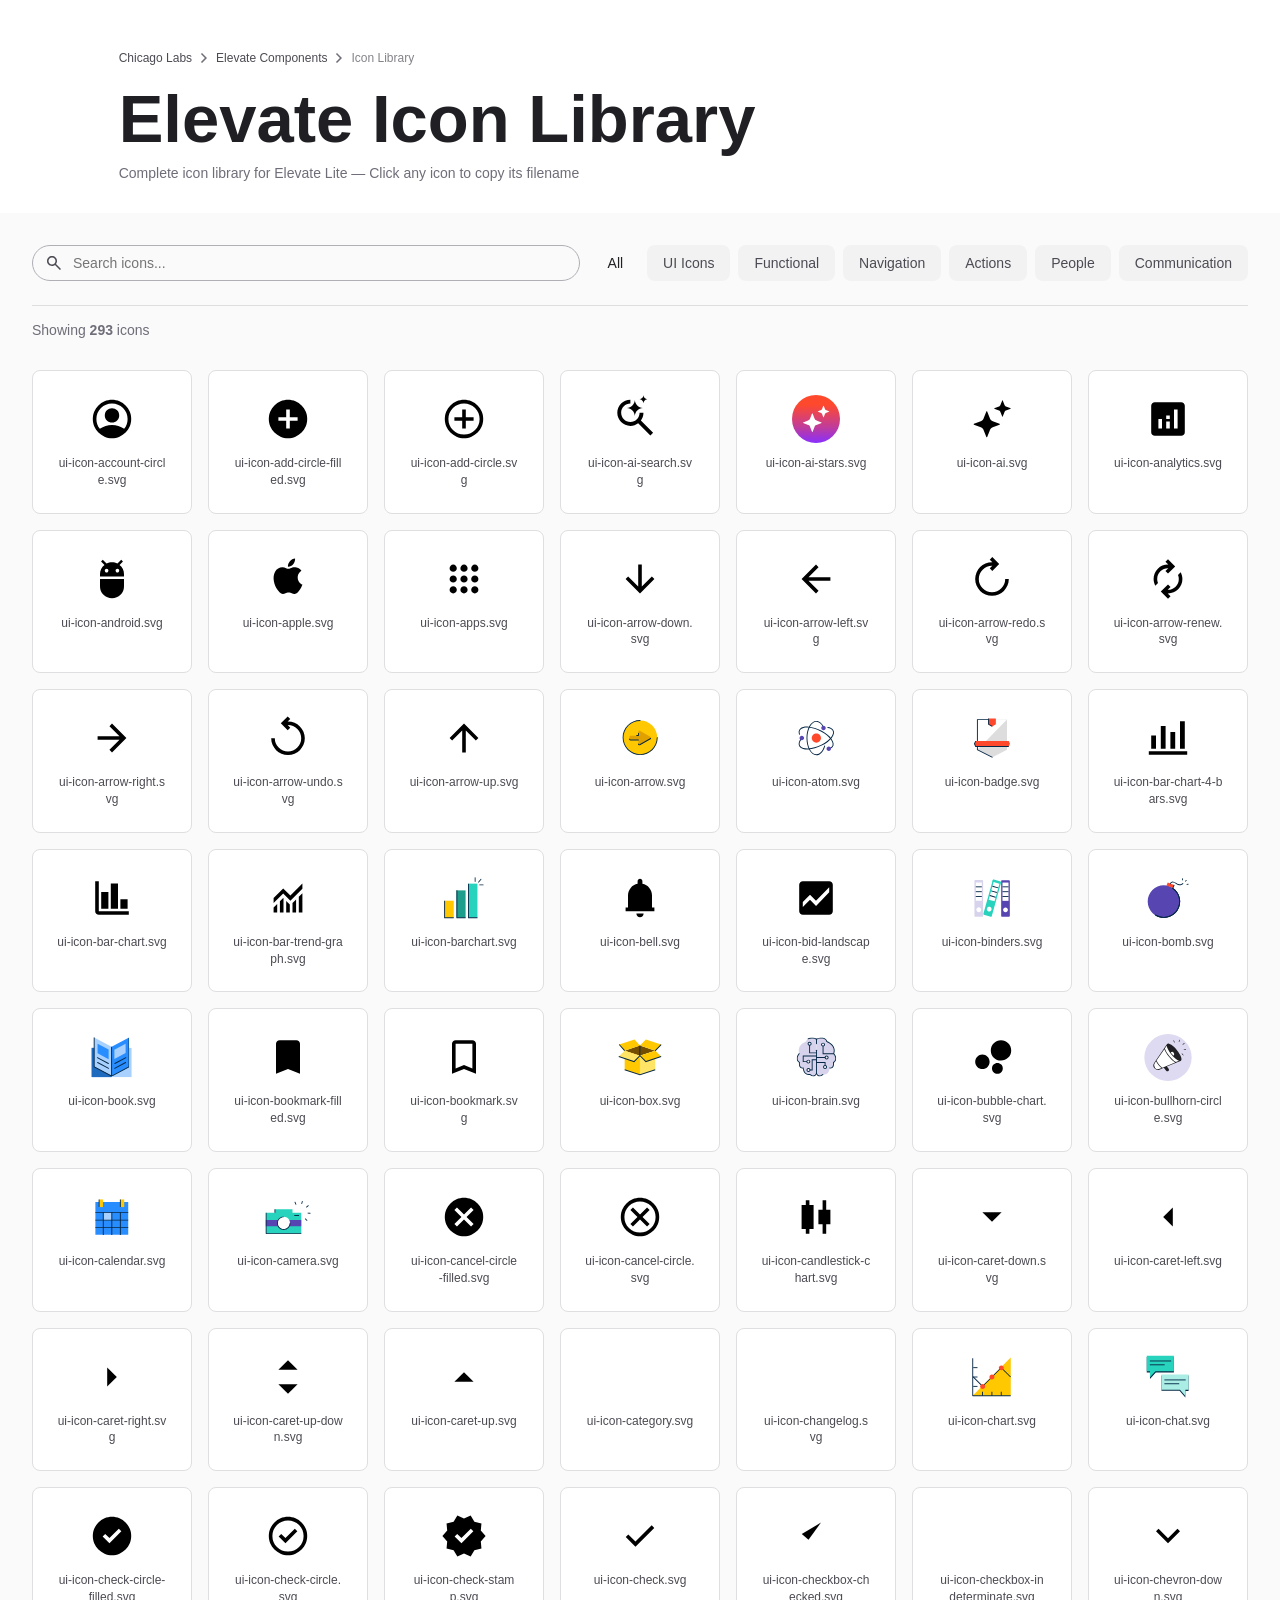
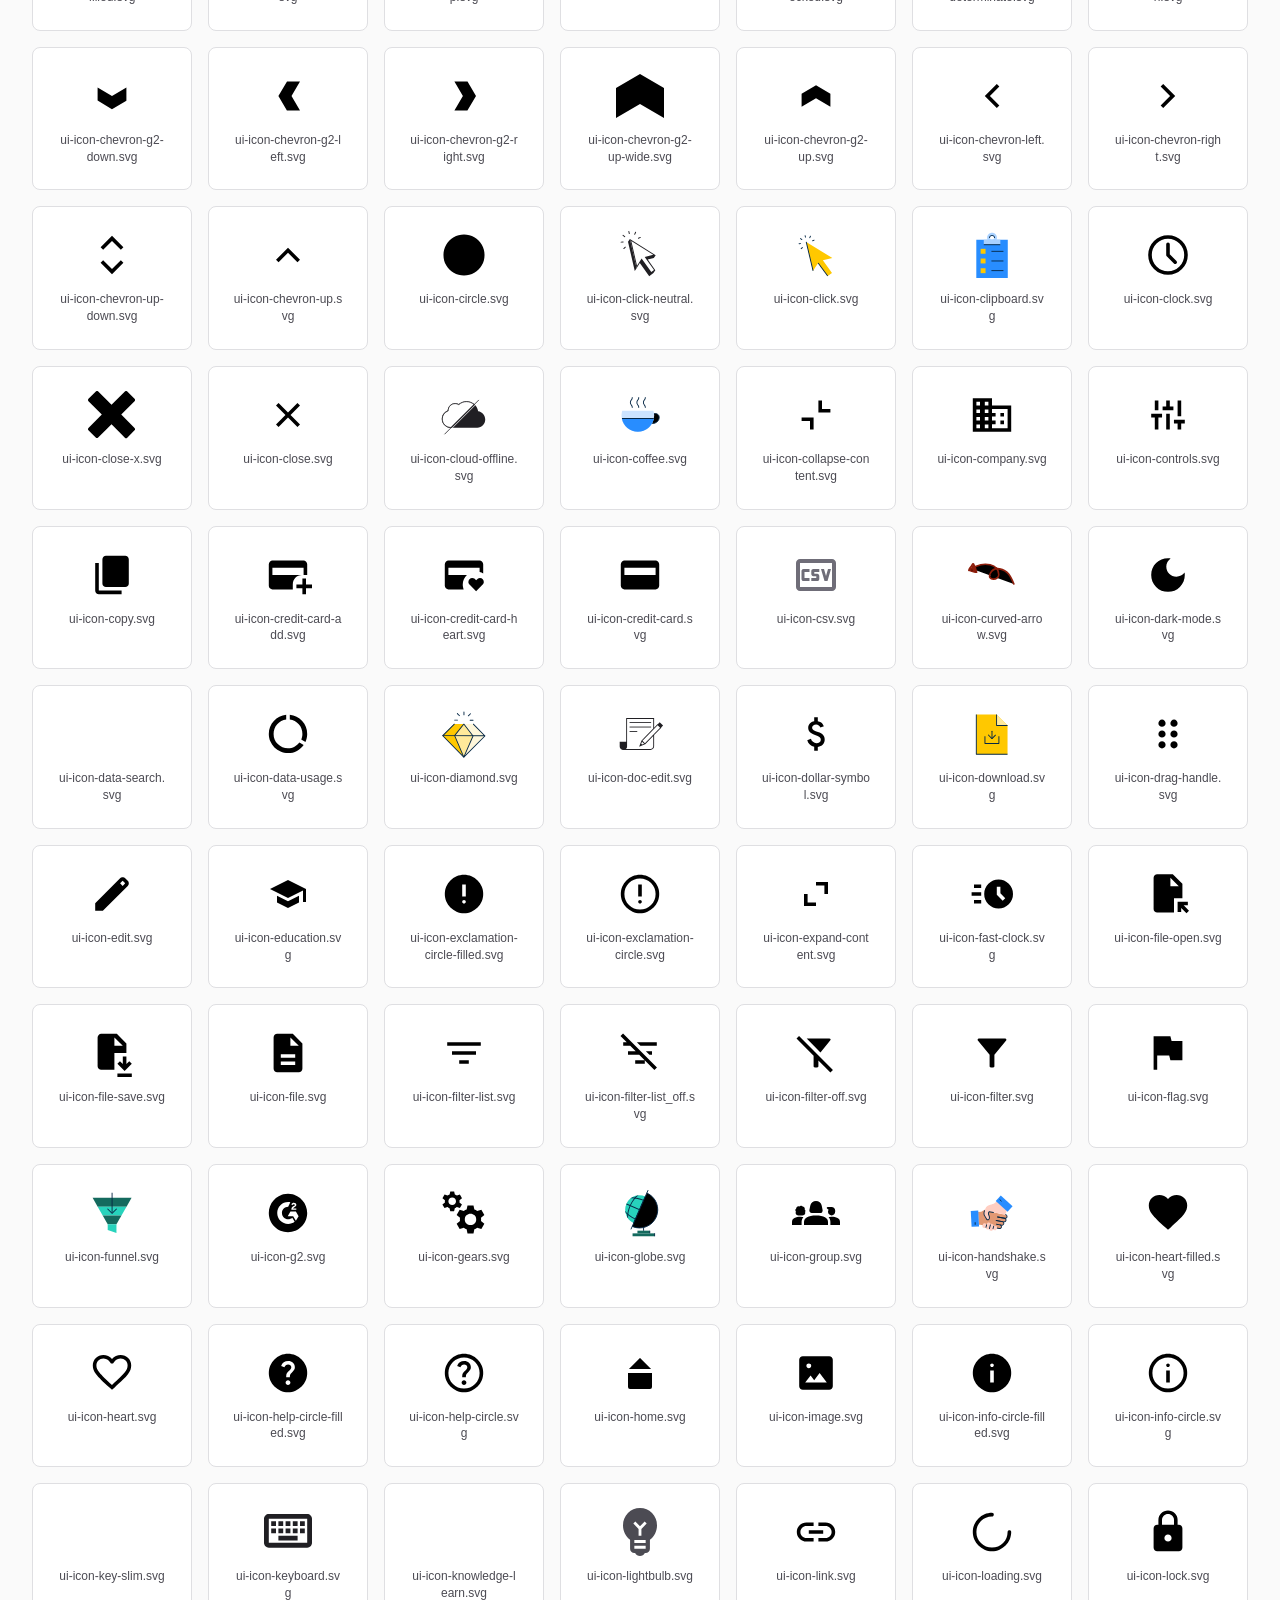
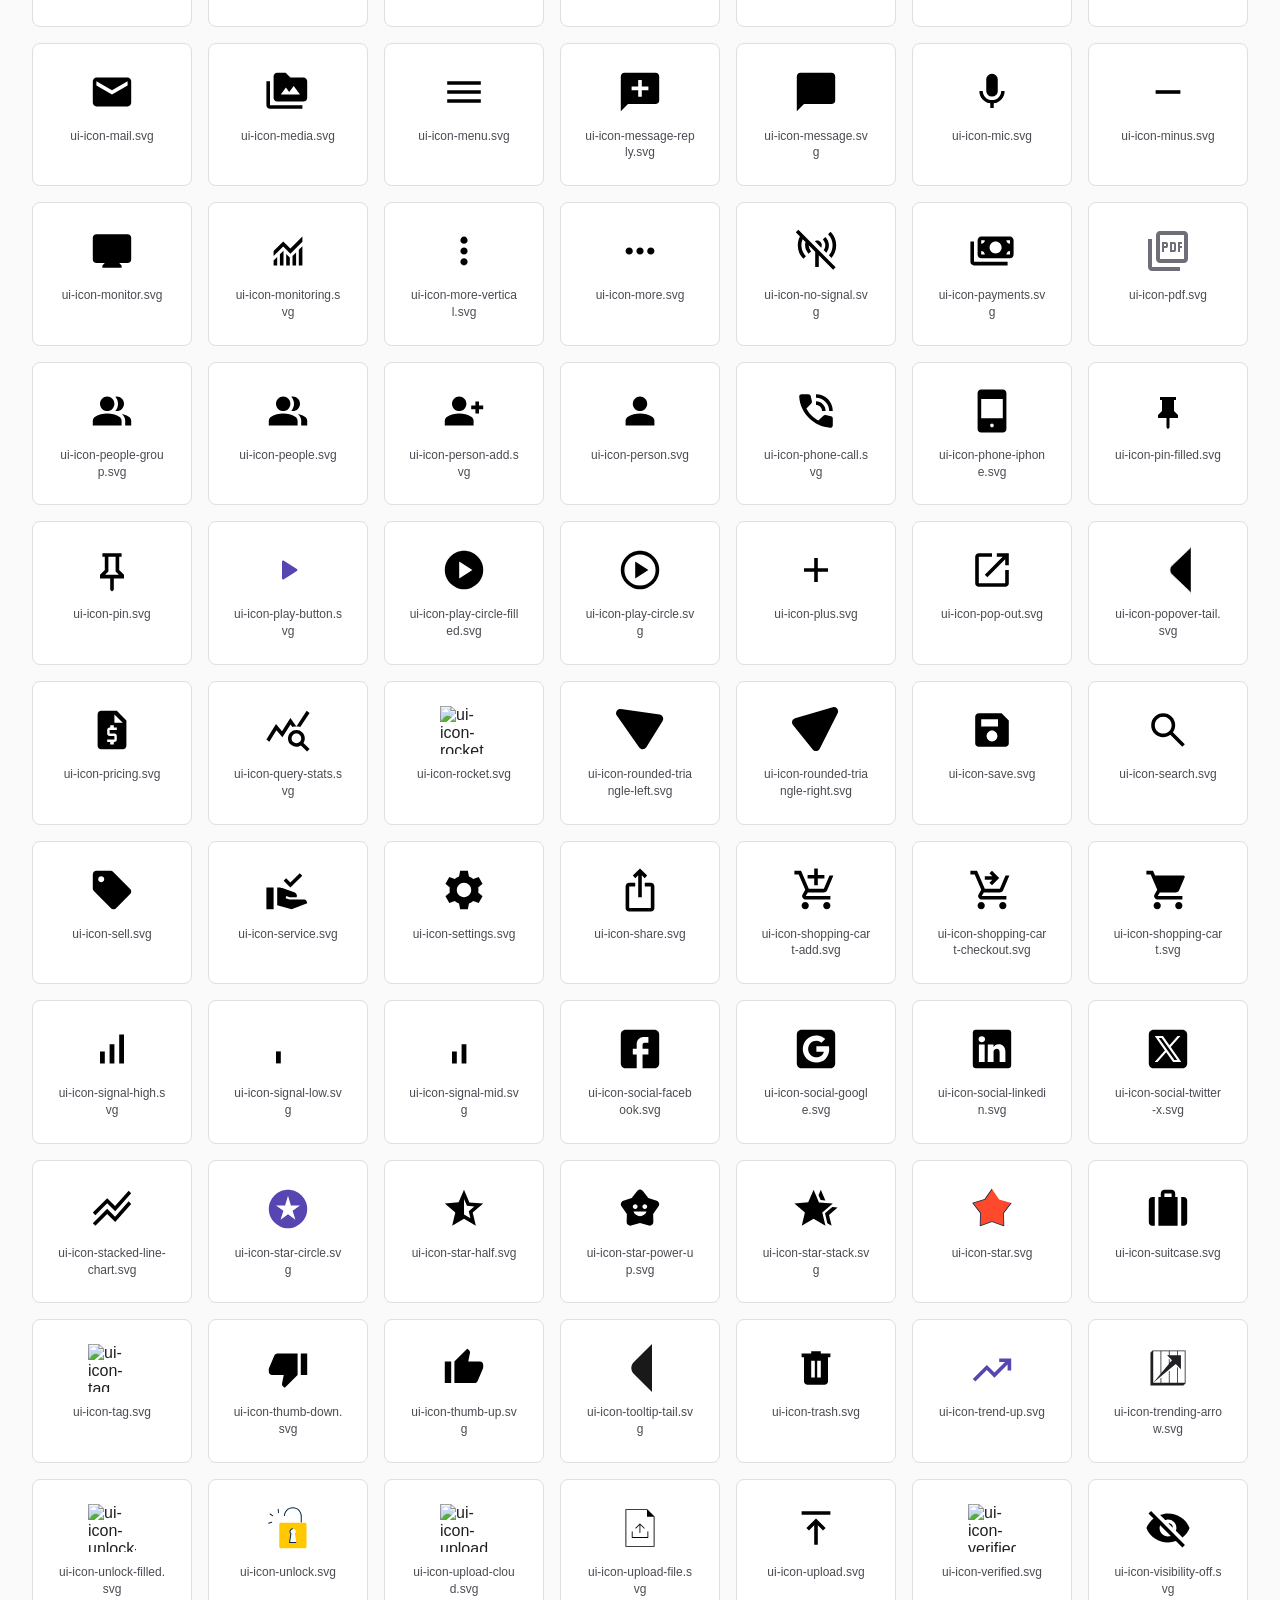
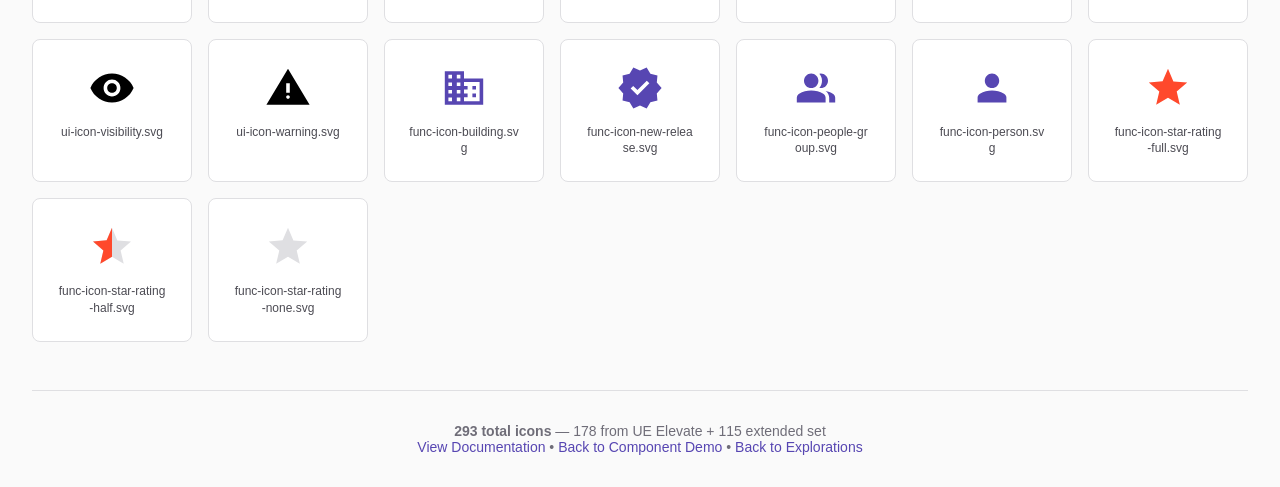
==== icons/index.html @ 7715c1ae "Initial commit: Elevate Prototyping Kit v1.0.0 Ultraworked with [Sisyphus](https://github.com/code-y" ====
<!DOCTYPE html>
<html lang="en">
<head>
  <meta charset="UTF-8">
  <meta name="viewport" content="width=device-width, initial-scale=1.0">
  <title>Elevate Icon Library — 293 Icons</title>
  <link rel="preconnect" href="https://fonts.googleapis.com">
  <link rel="preconnect" href="https://fonts.gstatic.com" crossorigin>
  <link href="https://fonts.googleapis.com/css2?family=Figtree:wght@400;500;600;700&display=swap" rel="stylesheet">
  <link rel="stylesheet" href="../tokens/elevate.css">
  <link rel="stylesheet" href="../components/elevate.css">
  <style>
    * {
      margin: 0;
      padding: 0;
      box-sizing: border-box;
    }

    body {
      font-family: 'Figtree', -apple-system, BlinkMacSystemFont, 'Segoe UI', sans-serif;
      background: #fafafa;
      color: #201f23;
    }

    .container {
      max-width: 1400px;
      margin: 0 auto;
    }

    /* Breadcrumb styles */
    .elv-breadcrumbs {
      display: inline-flex;
      align-items: center;
      gap: 2px;
    }
    .elv-breadcrumb-item {
      display: flex;
      align-items: center;
      gap: 2px;
    }
    .elv-breadcrumb-link {
      color: #4c4b53;
      text-decoration: none;
      font-size: 12px;
      line-height: 16px;
      transition: color 150ms ease;
    }
    .elv-breadcrumb-link:hover {
      color: #201f23;
    }
    .elv-breadcrumb-link--current {
      color: #84838a;
    }
    .elv-breadcrumb-separator {
      width: 20px;
      height: 20px;
      fill: #6f6d78;
    }

    .content-container {
      max-width: 1400px;
      margin: 0 auto;
      padding: 0 2rem 2rem 2rem;
    }

    .subtitle {
      font-size: 14px;
      color: #6f6d78;
      margin-top: 0.5rem;
    }

    .search-filter {
      display: flex;
      gap: 1rem;
      flex-wrap: wrap;
      align-items: center;
    }

    .search-box {
      flex: 1;
      min-width: 300px;
      position: relative;
    }

    .search-box input {
      width: 100%;
      padding: 11px 16px 11px 44px;
      border: 2px solid #dfdfe2;
      border-radius: 8px;
      font-size: 16px;
      font-family: 'Figtree', sans-serif;
      background: white;
      transition: all 150ms ease;
    }

    .search-box input:focus {
      outline: none;
      border: 2px solid #5746b2;
      padding: 11px 16px 11px 44px;
      box-shadow: 0 0 0 4px rgba(87, 70, 178, 0.1);
    }

    .search-icon {
      position: absolute;
      left: 14px;
      top: 50%;
      transform: translateY(-50%);
      color: #6f6d78;
      font-size: 20px;
    }

    .filter-chips {
      display: flex;
      gap: 0.5rem;
      flex-wrap: wrap;
    }

    .chip {
      padding: 8px 16px;
      border-radius: 20px;
      border: 0.5px solid #dfdfe2;
      background: white;
      font-size: 14px;
      font-weight: 500;
      color: #4c4b53;
      cursor: pointer;
      transition: all 0.2s;
    }

    .chip:hover {
      background: #f4f2f8;
      border-color: #5746b2;
    }

    .chip.active {
      background: #5746b2;
      color: white;
      border-color: #5746b2;
    }

    .stats {
      margin-top: 1rem;
      padding-top: 1rem;
      border-top: 0.5px solid #dfdfe2;
      font-size: 14px;
      color: #6f6d78;
    }

    .icon-grid {
      display: grid;
      grid-template-columns: repeat(auto-fill, minmax(140px, 1fr));
      gap: 1rem;
      margin-top: 2rem;
    }

    .icon-card {
      background: white;
      border: 0.5px solid #dfdfe2;
      border-radius: 8px;
      padding: 1.5rem;
      display: flex;
      flex-direction: column;
      align-items: center;
      gap: 12px;
      cursor: pointer;
      transition: all 0.2s;
      position: relative;
    }

    .icon-card:hover {
      border-color: #5746b2;
      box-shadow: 0 4px 12px rgba(87, 70, 178, 0.08);
      transform: translateY(-2px);
    }

    .icon-card.copied {
      border-color: #00a869;
      background: #f0fdf7;
    }

    .icon-preview {
      width: 48px;
      height: 48px;
      display: flex;
      align-items: center;
      justify-content: center;
      color: #201f23; /* Default icon color */
    }

    .icon-preview img {
      width: 100%;
      height: 100%;
      object-fit: contain;
    }

    .icon-card:hover .icon-preview {
      color: #5746b2; /* Purple on hover */
    }

    .icon-name {
      font-size: 12px;
      color: #4c4b53;
      text-align: center;
      word-break: break-all;
      line-height: 1.4;
    }

    .copy-badge {
      position: absolute;
      top: 8px;
      right: 8px;
      background: #00a869;
      color: white;
      font-size: 11px;
      padding: 4px 8px;
      border-radius: 4px;
      opacity: 0;
      transition: opacity 0.2s;
      pointer-events: none;
    }

    .icon-card.copied .copy-badge {
      opacity: 1;
    }

    .no-results {
      text-align: center;
      padding: 4rem 2rem;
      color: #6f6d78;
      background: white;
      border-radius: 12px;
      border: 0.5px solid #dfdfe2;
    }

    .no-results-icon {
      font-size: 48px;
      margin-bottom: 1rem;
      opacity: 0.3;
    }

    footer {
      margin-top: 3rem;
      padding-top: 2rem;
      border-top: 0.5px solid #dfdfe2;
      text-align: center;
      color: #6f6d78;
      font-size: 14px;
    }

    footer a {
      color: #5746b2;
      text-decoration: none;
    }

    footer a:hover {
      text-decoration: underline;
    }
  </style>
</head>
<body>
  <header class="elv-bg-neutral-0 elv-border-b elv-border-light" style="border-bottom-width: 0.5px;">
    <div elv="" class="elv-max-w-7xl elv-w-full md:elv-w-5/6 elv-mx-auto elv-pt-12 elv-pb-8 elv-px-3">
      <nav aria-label="Breadcrumb" class="elv-mb-3">
        <ol class="elv-breadcrumbs" role="list">
          <li class="elv-breadcrumb-item">
            <a href="../../index.html" class="elv-breadcrumb-link">Chicago Labs</a>
            <svg class="elv-breadcrumb-separator" viewBox="0 0 20 20" fill="none">
              <path d="M10.875 10L6.9375 6.0625L8 5L13 10L8 15L6.9375 13.9375L10.875 10Z"></path>
            </svg>
          </li>
          <li class="elv-breadcrumb-item">
            <a href="../components/elevate-demo.html" class="elv-breadcrumb-link">Elevate Components</a>
            <svg class="elv-breadcrumb-separator" viewBox="0 0 20 20" fill="none">
              <path d="M10.875 10L6.9375 6.0625L8 5L13 10L8 15L6.9375 13.9375L10.875 10Z"></path>
            </svg>
          </li>
          <li class="elv-breadcrumb-item">
            <span class="elv-breadcrumb-link elv-breadcrumb-link--current" aria-current="page">Icon Library</span>
          </li>
        </ol>
      </nav>
      <h1 class="elv-text-4xl elv-font-extrabold elv-text-default elv-leading-tight">
        Elevate Icon Library
      </h1>
      <p class="subtitle">Complete icon library for Elevate Lite — Click any icon to copy its filename</p>
    </div>
  </header>

  <div class="content-container">
    <div class="elv-flex elv-items-center elv-gap-3 elv-mb-6 elv-flex-wrap" style="margin-top: 2rem;">
      <!-- Search Input -->
      <div class="elv-flex-1 elv-min-w-60 elv-relative">
        <svg width="20" height="20" class="elv-icon elv-icon-sm elv-absolute elv-left-3 elv-fill-neutral-80" style="top: 50%; transform: translateY(-50%);" viewBox="0 0 20 20" fill="none" xmlns="http://www.w3.org/2000/svg">
          <path d="M15.9375 17L10.9583 12.0208C10.5417 12.3264 10.0848 12.566 9.58767 12.7396C9.09056 12.9132 8.56158 13 8.00073 13C6.61135 13 5.43056 12.5139 4.45833 11.5417C3.48611 10.5694 3 9.38889 3 8C3 6.61111 3.48611 5.43056 4.45833 4.45833C5.43056 3.48611 6.61111 3 8 3C9.38889 3 10.5694 3.48611 11.5417 4.45833C12.5139 5.43056 13 6.61135 13 8.00073C13 8.56158 12.9132 9.09056 12.7396 9.58767C12.566 10.0848 12.3264 10.5417 12.0208 10.9583L17 15.9375L15.9375 17ZM8 11.5C8.97222 11.5 9.79861 11.1597 10.4792 10.4792C11.1597 9.79861 11.5 8.97222 11.5 8C11.5 7.02778 11.1597 6.20139 10.4792 5.52083C9.79861 4.84028 8.97222 4.5 8 4.5C7.02778 4.5 6.20139 4.84028 5.52083 5.52083C4.84028 6.20139 4.5 7.02778 4.5 8C4.5 8.97222 4.84028 9.79861 5.52083 10.4792C6.20139 11.1597 7.02778 11.5 8 11.5Z"></path>
        </svg>
        <input type="search" id="searchInput" placeholder="Search icons..." aria-label="Search icons" class="elv-input elv-w-full elv-h-9 elv-pl-10 elv-rounded-full elv-text-sm">
      </div>

      <!-- Filter Chips -->
      <div class="elv-flex elv-gap-2">
        <div class="filter-chip elv-inline-flex elv-w-fit elv-items-center elv-justify-center elv-ease-in-out elv-duration-150 elv-cursor-pointer elv-bg-purple elv-text-neutral-0 elv-rounded-sm elv-h-9 elv-px-4 elv-py-2 elv-text-sm elv-font-medium" data-filter="all" data-selected="true">
          All
        </div>
        <div class="filter-chip elv-inline-flex elv-w-fit elv-items-center elv-justify-center elv-ease-in-out elv-duration-150 elv-cursor-pointer elv-bg-neutral-10 elv-text-neutral elv-rounded-sm elv-h-9 elv-px-4 elv-py-2 elv-text-sm elv-font-medium" data-filter="ui-icon" data-selected="false">
          UI Icons
        </div>
        <div class="filter-chip elv-inline-flex elv-w-fit elv-items-center elv-justify-center elv-ease-in-out elv-duration-150 elv-cursor-pointer elv-bg-neutral-10 elv-text-neutral elv-rounded-sm elv-h-9 elv-px-4 elv-py-2 elv-text-sm elv-font-medium" data-filter="func-icon" data-selected="false">
          Functional
        </div>
        <div class="filter-chip elv-inline-flex elv-w-fit elv-items-center elv-justify-center elv-ease-in-out elv-duration-150 elv-cursor-pointer elv-bg-neutral-10 elv-text-neutral elv-rounded-sm elv-h-9 elv-px-4 elv-py-2 elv-text-sm elv-font-medium" data-filter="navigation" data-selected="false">
          Navigation
        </div>
        <div class="filter-chip elv-inline-flex elv-w-fit elv-items-center elv-justify-center elv-ease-in-out elv-duration-150 elv-cursor-pointer elv-bg-neutral-10 elv-text-neutral elv-rounded-sm elv-h-9 elv-px-4 elv-py-2 elv-text-sm elv-font-medium" data-filter="action" data-selected="false">
          Actions
        </div>
        <div class="filter-chip elv-inline-flex elv-w-fit elv-items-center elv-justify-center elv-ease-in-out elv-duration-150 elv-cursor-pointer elv-bg-neutral-10 elv-text-neutral elv-rounded-sm elv-h-9 elv-px-4 elv-py-2 elv-text-sm elv-font-medium" data-filter="people" data-selected="false">
          People
        </div>
        <div class="filter-chip elv-inline-flex elv-w-fit elv-items-center elv-justify-center elv-ease-in-out elv-duration-150 elv-cursor-pointer elv-bg-neutral-10 elv-text-neutral elv-rounded-sm elv-h-9 elv-px-4 elv-py-2 elv-text-sm elv-font-medium" data-filter="communication" data-selected="false">
          Communication
        </div>
      </div>
    </div>

    <div class="stats">
      <span id="statsText">Showing <strong>293</strong> icons</span>
    </div>

    <div id="iconGrid" class="icon-grid"></div>

    <div id="noResults" class="no-results" style="display: none;">
      <div class="no-results-icon">🔍</div>
      <h3>No icons found</h3>
      <p>Try a different search term or filter</p>
    </div>

    <footer>
      <p>
        <strong>293 total icons</strong> — 178 from UE Elevate + 115 extended set<br>
        <a href="README.md">View Documentation</a> •
        <a href="../components/elevate-demo.html#icons">Back to Component Demo</a> •
        <a href="../../index.html">Back to Explorations</a>
      </p>
    </footer>
  </div>

  <script>
    // Icon data (loaded dynamically)
    const icons = [
      // Will be populated from file system
    ];

    // Load icons from file list
    async function loadIcons() {
      const iconFiles = await fetchIconList();
      return iconFiles.map(filename => ({
        name: filename.replace('.svg', ''),
        filename: filename,
        path: `./${filename}`,
        category: getCategoryFromName(filename)
      }));
    }

    // Simulate icon list (in production, this would be generated server-side)
    function fetchIconList() {
      // Since we're a static file, we'll hardcode the icon list
      // In a real implementation, this would be generated by the build script
      return Promise.resolve([
        'ui-icon-account-circle.svg',
        'ui-icon-add-circle-filled.svg',
        'ui-icon-add-circle.svg',
        'ui-icon-ai-search.svg',
        'ui-icon-ai-stars.svg',
        'ui-icon-ai.svg',
        'ui-icon-analytics.svg',
        'ui-icon-android.svg',
        'ui-icon-apple.svg',
        'ui-icon-apps.svg',
        'ui-icon-arrow-down.svg',
        'ui-icon-arrow-left.svg',
        'ui-icon-arrow-redo.svg',
        'ui-icon-arrow-renew.svg',
        'ui-icon-arrow-right.svg',
        'ui-icon-arrow-undo.svg',
        'ui-icon-arrow-up.svg',
        'ui-icon-arrow.svg',
        'ui-icon-atom.svg',
        'ui-icon-badge.svg',
        'ui-icon-bar-chart-4-bars.svg',
        'ui-icon-bar-chart.svg',
        'ui-icon-bar-trend-graph.svg',
        'ui-icon-barchart.svg',
        'ui-icon-bell.svg',
        'ui-icon-bid-landscape.svg',
        'ui-icon-binders.svg',
        'ui-icon-bomb.svg',
        'ui-icon-book.svg',
        'ui-icon-bookmark-filled.svg',
        'ui-icon-bookmark.svg',
        'ui-icon-box.svg',
        'ui-icon-brain.svg',
        'ui-icon-bubble-chart.svg',
        'ui-icon-bullhorn-circle.svg',
        'ui-icon-calendar.svg',
        'ui-icon-camera.svg',
        'ui-icon-cancel-circle-filled.svg',
        'ui-icon-cancel-circle.svg',
        'ui-icon-candlestick-chart.svg',
        'ui-icon-caret-down.svg',
        'ui-icon-caret-left.svg',
        'ui-icon-caret-right.svg',
        'ui-icon-caret-up-down.svg',
        'ui-icon-caret-up.svg',
        'ui-icon-category.svg',
        'ui-icon-changelog.svg',
        'ui-icon-chart.svg',
        'ui-icon-chat.svg',
        'ui-icon-check-circle-filled.svg',
        'ui-icon-check-circle.svg',
        'ui-icon-check-stamp.svg',
        'ui-icon-check.svg',
        'ui-icon-checkbox-checked.svg',
        'ui-icon-checkbox-indeterminate.svg',
        'ui-icon-chevron-down.svg',
        'ui-icon-chevron-g2-down.svg',
        'ui-icon-chevron-g2-left.svg',
        'ui-icon-chevron-g2-right.svg',
        'ui-icon-chevron-g2-up-wide.svg',
        'ui-icon-chevron-g2-up.svg',
        'ui-icon-chevron-left.svg',
        'ui-icon-chevron-right.svg',
        'ui-icon-chevron-up-down.svg',
        'ui-icon-chevron-up.svg',
        'ui-icon-circle.svg',
        'ui-icon-click-neutral.svg',
        'ui-icon-click.svg',
        'ui-icon-clipboard.svg',
        'ui-icon-clock.svg',
        'ui-icon-close-x.svg',
        'ui-icon-close.svg',
        'ui-icon-cloud-offline.svg',
        'ui-icon-coffee.svg',
        'ui-icon-collapse-content.svg',
        'ui-icon-company.svg',
        'ui-icon-controls.svg',
        'ui-icon-copy.svg',
        'ui-icon-credit-card-add.svg',
        'ui-icon-credit-card-heart.svg',
        'ui-icon-credit-card.svg',
        'ui-icon-csv.svg',
        'ui-icon-curved-arrow.svg',
        'ui-icon-dark-mode.svg',
        'ui-icon-data-search.svg',
        'ui-icon-data-usage.svg',
        'ui-icon-diamond.svg',
        'ui-icon-doc-edit.svg',
        'ui-icon-dollar-symbol.svg',
        'ui-icon-download.svg',
        'ui-icon-drag-handle.svg',
        'ui-icon-edit.svg',
        'ui-icon-education.svg',
        'ui-icon-exclamation-circle-filled.svg',
        'ui-icon-exclamation-circle.svg',
        'ui-icon-expand-content.svg',
        'ui-icon-fast-clock.svg',
        'ui-icon-file-open.svg',
        'ui-icon-file-save.svg',
        'ui-icon-file.svg',
        'ui-icon-filter-list.svg',
        'ui-icon-filter-list_off.svg',
        'ui-icon-filter-off.svg',
        'ui-icon-filter.svg',
        'ui-icon-flag.svg',
        'ui-icon-funnel.svg',
        'ui-icon-g2.svg',
        'ui-icon-gears.svg',
        'ui-icon-globe.svg',
        'ui-icon-group.svg',
        'ui-icon-handshake.svg',
        'ui-icon-heart-filled.svg',
        'ui-icon-heart.svg',
        'ui-icon-help-circle-filled.svg',
        'ui-icon-help-circle.svg',
        'ui-icon-home.svg',
        'ui-icon-image.svg',
        'ui-icon-info-circle-filled.svg',
        'ui-icon-info-circle.svg',
        'ui-icon-key-slim.svg',
        'ui-icon-keyboard.svg',
        'ui-icon-knowledge-learn.svg',
        'ui-icon-lightbulb.svg',
        'ui-icon-link.svg',
        'ui-icon-loading.svg',
        'ui-icon-lock.svg',
        'ui-icon-mail.svg',
        'ui-icon-media.svg',
        'ui-icon-menu.svg',
        'ui-icon-message-reply.svg',
        'ui-icon-message.svg',
        'ui-icon-mic.svg',
        'ui-icon-minus.svg',
        'ui-icon-monitor.svg',
        'ui-icon-monitoring.svg',
        'ui-icon-more-vertical.svg',
        'ui-icon-more.svg',
        'ui-icon-no-signal.svg',
        'ui-icon-payments.svg',
        'ui-icon-pdf.svg',
        'ui-icon-people-group.svg',
        'ui-icon-people.svg',
        'ui-icon-person-add.svg',
        'ui-icon-person.svg',
        'ui-icon-phone-call.svg',
        'ui-icon-phone-iphone.svg',
        'ui-icon-pin-filled.svg',
        'ui-icon-pin.svg',
        'ui-icon-play-button.svg',
        'ui-icon-play-circle-filled.svg',
        'ui-icon-play-circle.svg',
        'ui-icon-plus.svg',
        'ui-icon-pop-out.svg',
        'ui-icon-popover-tail.svg',
        'ui-icon-pricing.svg',
        'ui-icon-query-stats.svg',
        'ui-icon-rocket.svg',
        'ui-icon-rounded-triangle-left.svg',
        'ui-icon-rounded-triangle-right.svg',
        'ui-icon-save.svg',
        'ui-icon-search.svg',
        'ui-icon-sell.svg',
        'ui-icon-service.svg',
        'ui-icon-settings.svg',
        'ui-icon-share.svg',
        'ui-icon-shopping-cart-add.svg',
        'ui-icon-shopping-cart-checkout.svg',
        'ui-icon-shopping-cart.svg',
        'ui-icon-signal-high.svg',
        'ui-icon-signal-low.svg',
        'ui-icon-signal-mid.svg',
        'ui-icon-social-facebook.svg',
        'ui-icon-social-google.svg',
        'ui-icon-social-linkedin.svg',
        'ui-icon-social-twitter-x.svg',
        'ui-icon-stacked-line-chart.svg',
        'ui-icon-star-circle.svg',
        'ui-icon-star-half.svg',
        'ui-icon-star-power-up.svg',
        'ui-icon-star-stack.svg',
        'ui-icon-star.svg',
        'ui-icon-suitcase.svg',
        'ui-icon-tag.svg',
        'ui-icon-thumb-down.svg',
        'ui-icon-thumb-up.svg',
        'ui-icon-tooltip-tail.svg',
        'ui-icon-trash.svg',
        'ui-icon-trend-up.svg',
        'ui-icon-trending-arrow.svg',
        'ui-icon-unlock-filled.svg',
        'ui-icon-unlock.svg',
        'ui-icon-upload-cloud.svg',
        'ui-icon-upload-file.svg',
        'ui-icon-upload.svg',
        'ui-icon-verified.svg',
        'ui-icon-visibility-off.svg',
        'ui-icon-visibility.svg',
        'ui-icon-warning.svg',
        'func-icon-building.svg',
        'func-icon-new-release.svg',
        'func-icon-people-group.svg',
        'func-icon-person.svg',
        'func-icon-star-rating-full.svg',
        'func-icon-star-rating-half.svg',
        'func-icon-star-rating-none.svg'
      ]);
    }

    function getCategoryFromName(filename) {
      const name = filename.toLowerCase();

      if (name.includes('arrow') || name.includes('chevron') || name.includes('caret')) return 'navigation';
      if (name.includes('check') || name.includes('close') || name.includes('edit') || name.includes('plus') || name.includes('add')) return 'action';
      if (name.includes('person') || name.includes('people') || name.includes('user') || name.includes('group') || name.includes('account')) return 'people';
      if (name.includes('mail') || name.includes('message') || name.includes('chat') || name.includes('phone') || name.includes('bell')) return 'communication';
      if (name.startsWith('func-icon')) return 'func-icon';
      if (name.startsWith('ui-icon')) return 'ui-icon';

      return 'other';
    }

    function renderIcon(icon) {
      const card = document.createElement('div');
      card.className = 'icon-card';
      card.dataset.name = icon.name;
      card.dataset.category = icon.category;

      card.innerHTML = `
        <div class="copy-badge">Copied!</div>
        <div class="icon-preview">
          <img src="${icon.path}" alt="${icon.name}" loading="lazy">
        </div>
        <div class="icon-name">${icon.filename}</div>
      `;

      card.addEventListener('click', () => copyToClipboard(icon.filename, card));

      return card;
    }

    function copyToClipboard(text, card) {
      navigator.clipboard.writeText(text).then(() => {
        card.classList.add('copied');
        setTimeout(() => card.classList.remove('copied'), 2000);
      }).catch(err => {
        console.error('Failed to copy:', err);
      });
    }

    function filterIcons(searchTerm, category) {
      const grid = document.getElementById('iconGrid');
      const cards = grid.querySelectorAll('.icon-card');
      const noResults = document.getElementById('noResults');
      let visibleCount = 0;

      cards.forEach(card => {
        const name = card.dataset.name.toLowerCase();
        const cardCategory = card.dataset.category;

        const matchesSearch = !searchTerm || name.includes(searchTerm.toLowerCase());
        const matchesCategory = category === 'all' || cardCategory === category ||
                               (category === 'navigation' && (name.includes('arrow') || name.includes('chevron') || name.includes('caret'))) ||
                               (category === 'action' && (name.includes('check') || name.includes('close') || name.includes('edit') || name.includes('plus') || name.includes('add'))) ||
                               (category === 'people' && (name.includes('person') || name.includes('people') || name.includes('user') || name.includes('group') || name.includes('account'))) ||
                               (category === 'communication' && (name.includes('mail') || name.includes('message') || name.includes('chat') || name.includes('phone') || name.includes('bell')));

        if (matchesSearch && matchesCategory) {
          card.style.display = '';
          visibleCount++;
        } else {
          card.style.display = 'none';
        }
      });

      document.getElementById('statsText').innerHTML = `Showing <strong>${visibleCount}</strong> of <strong>293</strong> icons`;

      if (visibleCount === 0) {
        grid.style.display = 'none';
        noResults.style.display = 'block';
      } else {
        grid.style.display = 'grid';
        noResults.style.display = 'none';
      }
    }

    // Initialize
    async function init() {
      const iconList = await loadIcons();
      const grid = document.getElementById('iconGrid');

      iconList.forEach(icon => {
        grid.appendChild(renderIcon(icon));
      });

      // Search functionality
      const searchInput = document.getElementById('searchInput');
      searchInput.addEventListener('input', (e) => {
        const currentFilter = document.querySelector('.filter-chip[data-selected="true"]').dataset.filter;
        filterIcons(e.target.value, currentFilter);
      });

      // Filter chips
      const chips = document.querySelectorAll('.filter-chip');
      chips.forEach(chip => {
        chip.addEventListener('click', () => {
          chips.forEach(c => {
            c.dataset.selected = 'false';
            c.classList.remove('elv-bg-purple', 'elv-text-neutral-0');
            c.classList.add('elv-bg-neutral-10', 'elv-text-neutral');
          });
          chip.dataset.selected = 'true';
          chip.classList.remove('elv-bg-neutral-10', 'elv-text-neutral');
          chip.classList.add('elv-bg-purple', 'elv-text-neutral-0');
          filterIcons(searchInput.value, chip.dataset.filter);
        });
      });
    }

    init();
  </script>
</body>
</html>
---- tokens/elevate.css ----
/* ============================================================
   Elevate Prototyping Kit — CSS Custom Properties
   
   This file serves two purposes:
   
   1. BACKWARD-COMPAT ALIASES (lines marked "alias")
      Maps unprefixed token names used in explorations to the
      --elv-* prefixed names defined by @g2crowd/elevate.
      These resolve at use-time, so load order with
      components/elevate.css does not matter.
   
   2. HARDCODED VALUES (lines marked "hardcoded")  
      Raw palette, typography, spacing, radius, shadow, and
      border-width tokens that @g2crowd/elevate does not expose
      as CSS custom properties (they live in JS theme objects).
      Values are identical to the upstream source.
   
   LOAD ORDER in HTML:
     1. tokens/elevate.css  (this file)
     2. components/elevate.css  (defines --elv-* vars + utilities)
     3. icons/icons.css
   ============================================================ */

@import url('https://fonts.googleapis.com/css2?family=Figtree:wght@300;400;500;600;700;800;900&display=swap');

:root {

  /* ----------------------------------------------------------
     COLOR PALETTE — hardcoded
     Raw palette values. Prefer semantic tokens below.
     @g2crowd/elevate exposes these in JS only, not as CSS vars.
     ---------------------------------------------------------- */

  /* Rorange (Brand) */
  --palette-rorange-20:  #fff6f5;
  --palette-rorange-40:  #FFD7D1;
  --palette-rorange-60:  #ffa394;
  --palette-rorange-80:  #ff7761;
  --palette-rorange-100: #ff492c;
  --palette-rorange-120: #eb2000;
  --palette-rorange-140: #b21800;
  --palette-rorange-160: #610d00;
  --palette-rorange-180: #2e0600;

  /* Purple (Primary) */
  --palette-purple-5:    #f5f4fb;
  --palette-purple-10:   #f2f0f9;
  --palette-purple-20:   #ebe9f6;
  --palette-purple-30:   #dedaf1;
  --palette-purple-40:   #c3bde5;
  --palette-purple-60:   #988ed2;
  --palette-purple-80:   #7769c4;
  --palette-purple-100:  #5746b2;
  --palette-purple-120:  #45388f;
  --palette-purple-140:  #342a6a;
  --palette-purple-160:  #211b46;
  --palette-purple-180:  #15112c;

  /* Neutral */
  --palette-neutral-0:   #ffffff;
  --palette-neutral-1:   #fcfcfd;
  --palette-neutral-5:   #fafafa;
  --palette-neutral-10:  #f2f2f3;
  --palette-neutral-20:  #dfdfe2;
  --palette-neutral-30:  #cacace;
  --palette-neutral-40:  #b0afb6;
  --palette-neutral-50:  #9b99a3;
  --palette-neutral-70:  #6f6d78;
  --palette-neutral-80:  #4c4b53;
  --palette-neutral-90:  #2f2e33;
  --palette-neutral-100: #201f23;

  /* Blue (Info) */
  --palette-blue-20:     #dbecff;
  --palette-blue-40:     #9eccff;
  --palette-blue-60:     #66aeff;
  --palette-blue-80:     #2e90ff;
  --palette-blue-100:    #0073f5;
  --palette-blue-120:    #005bc2;
  --palette-blue-140:    #00438f;
  --palette-blue-160:    #002b5c;
  --palette-blue-180:    #001329;

  /* Green (Success) */
  --palette-green-20:    #d0f6f1;
  --palette-green-40:    #a9efe5;
  --palette-green-60:    #86e9dc;
  --palette-green-80:    #5be1cf;
  --palette-green-100:   #27d3bc;
  --palette-green-120:   #1fa896;
  --palette-green-140:   #177d6f;
  --palette-green-160:   #0f5249;
  --palette-green-180:   #072723;

  /* Yellow (Warning) */
  --palette-yellow-20:   #fff9e5;
  --palette-yellow-40:   #fff2c2;
  --palette-yellow-60:   #ffe78f;
  --palette-yellow-80:   #ffd747;
  --palette-yellow-100:  #ffc800;
  --palette-yellow-120:  #cca400;
  --palette-yellow-140:  #997800;
  --palette-yellow-160:  #665000;


  /* ----------------------------------------------------------
     SEMANTIC COLORS — BACKGROUND — aliases to --elv-bg-*
     ---------------------------------------------------------- */

  --bg-primary-5:    var(--elv-bg-primary-5);
  --bg-primary-10:   var(--elv-bg-primary-10);
  --bg-primary-20:   var(--elv-bg-primary-20);
  --bg-primary-30:   var(--elv-bg-primary-30);
  --bg-primary-40:   var(--elv-bg-primary-40);
  --bg-primary-60:   var(--elv-bg-primary-60);
  --bg-primary-80:   var(--elv-bg-primary-80);
  --bg-primary:      var(--elv-bg-primary);
  --bg-primary-120:  var(--elv-bg-primary-120);

  --bg-neutral-0:    var(--elv-bg-neutral-0);
  --bg-neutral-1:    var(--elv-bg-neutral-1);
  --bg-neutral-5:    var(--elv-bg-neutral-5);
  --bg-neutral-10:   var(--elv-bg-neutral-10);
  --bg-neutral-20:   var(--elv-bg-neutral-20);
  --bg-neutral:      var(--elv-bg-neutral);
  --bg-neutral-40:   var(--elv-bg-neutral-40);
  --bg-neutral-100:  var(--elv-bg-neutral-100);

  --bg-info-20:      var(--elv-bg-info-20);
  --bg-info:         var(--elv-bg-info);

  --bg-critical-20:  var(--elv-bg-critical-20);
  --bg-critical-40:  var(--elv-bg-critical-40);
  --bg-critical:     var(--elv-bg-critical);
  --bg-critical-140: var(--elv-bg-critical-140);

  --bg-warning-20:   var(--elv-bg-warning-20);
  --bg-warning:      var(--elv-bg-warning);

  --bg-success-20:   var(--elv-bg-success-20);
  --bg-success-40:   var(--elv-bg-success-40);
  --bg-success:      var(--elv-bg-success);

  --bg-brand:        var(--elv-bg-brand);
  --bg-inverted:     var(--elv-bg-inverted);


  /* ----------------------------------------------------------
     SEMANTIC COLORS — FOREGROUND (TEXT) — aliases to --elv-text-*
     ---------------------------------------------------------- */

  --text-default:        var(--elv-text-default);
  --text-subtle:         var(--elv-text-subtle);
  --text-nonessential:   var(--elv-text-nonessential);
  --text-disabled:       var(--elv-text-disabled);
  --text-inverted:       var(--elv-text-inverted);

  --text-link:           var(--elv-text-link);
  --text-link-hover:     var(--elv-text-link-hover);
  --text-link-visited:   var(--elv-text-link-visited);

  --text-primary:        var(--elv-text-primary);
  --text-primary-hover:  var(--elv-text-primary-hover);
  --text-neutral:        var(--elv-text-neutral);

  --text-info:           var(--elv-text-info);
  --text-success:        var(--elv-text-success);
  --text-success-data:   var(--elv-text-success-data);
  --text-warning:        var(--elv-text-warning);
  --text-critical:       var(--elv-text-critical);

  /* Legacy alias used in some templates */
  --text-neutral-70:     var(--elv-text-nonessential);


  /* ----------------------------------------------------------
     SEMANTIC COLORS — BORDER — aliases to --elv-border-*
     ---------------------------------------------------------- */

  --border-whisper:  var(--elv-border-whisper);
  --border-light:    var(--elv-border-light);
  --border-medium:   var(--elv-border-medium);
  --border-dark:     var(--elv-border-dark);
  --border-inverted: var(--elv-border-inverted);
  --border-neutral:  var(--elv-border-neutral);

  --border-info:     var(--elv-border-info);
  --border-success:  var(--elv-border-success);
  --border-critical: var(--elv-border-critical);
  --border-warning:  var(--elv-border-warning);
  --border-primary:  var(--elv-border-primary);
  --border-focus:    var(--elv-border-focus);


  /* ----------------------------------------------------------
     TYPOGRAPHY — hardcoded
     @g2crowd/elevate uses Tailwind theme values, not CSS vars.
     ---------------------------------------------------------- */

  --font-sans: 'Figtree', sans-serif;

  --text-xs:   0.75rem;    /* 12px */
  --text-sm:   0.875rem;   /* 14px */
  --text-base: 1rem;       /* 16px */
  --text-lg:   1.3125rem;  /* 21px */
  --text-xl:   1.75rem;    /* 28px */
  --text-2xl:  2.375rem;   /* 38px */
  --text-3xl:  3.1875rem;  /* 51px */
  --text-4xl:  4.1875rem;  /* 67px */

  --font-light:     300;
  --font-normal:    400;
  --font-medium:    500;
  --font-semibold:  600;
  --font-bold:      700;
  --font-extrabold: 800;
  --font-black:     900;

  --leading-xs:   1rem;
  --leading-sm:   1.25rem;
  --leading-base: 1.5rem;
  --leading-lg:   1.75rem;
  --leading-xl:   2.25rem;
  --leading-2xl:  3rem;
  --leading-3xl:  4rem;
  --leading-4xl:  5rem;


  /* ----------------------------------------------------------
     SPACING — hardcoded
     1 unit = 0.25rem. --space-4 = 1rem, --space-8 = 2rem, etc.
     @g2crowd/elevate uses Tailwind spacing scale, not CSS vars.
     ---------------------------------------------------------- */

  --space-0:    0;
  --space-px:   1px;
  --space-0-5:  0.125rem;
  --space-1:    0.25rem;
  --space-2:    0.5rem;
  --space-3:    0.75rem;
  --space-4:    1rem;
  --space-5:    1.25rem;
  --space-6:    1.5rem;
  --space-7:    1.75rem;
  --space-8:    2rem;
  --space-9:    2.25rem;
  --space-10:   2.5rem;
  --space-12:   3rem;
  --space-14:   3.5rem;
  --space-16:   4rem;
  --space-18:   4.5rem;
  --space-20:   5rem;
  --space-24:   6rem;
  --space-28:   7rem;
  --space-32:   8rem;
  --space-36:   9rem;
  --space-40:   10rem;
  --space-48:   12rem;
  --space-56:   14rem;
  --space-64:   16rem;
  --space-80:   20rem;
  --space-96:   24rem;
  --space-100:  25rem;


  /* ----------------------------------------------------------
     BORDER RADIUS — hardcoded
     ---------------------------------------------------------- */

  --radius-2xs:  0.125rem;
  --radius-xs:   0.25rem;
  --radius-sm:   0.5rem;
  --radius-md:   0.75rem;
  --radius-lg:   1rem;
  --radius-xl:   1.25rem;
  --radius-full: 9999rem;

  /* Pill variants */
  --radius-pill-3xs: 0.5rem;
  --radius-pill-2xs: 0.75rem;
  --radius-pill-xs:  1rem;
  --radius-pill-sm:  1.25rem;
  --radius-pill-md:  1.5rem;
  --radius-pill-lg:  3rem;


  /* ----------------------------------------------------------
     BORDER WIDTH — hardcoded
     ---------------------------------------------------------- */

  --border-width-default: 0.5px;
  --border-width-1:       1px;
  --border-width-2:       2px;
  --border-width-4:       4px;
  --border-width-8:       8px;


  /* ----------------------------------------------------------
     SHADOWS — hardcoded
     ---------------------------------------------------------- */

  --shadow-0: none;
  --shadow-1: 0px 0px 1px 0px rgba(32, 31, 35, 0.32),
              0px 4px 4px 0px rgba(32, 31, 35, 0.04);
  --shadow-2: 0px 0px 1px 0px rgba(32, 31, 35, 0.32),
              0px 8px 14px -2px rgba(32, 31, 35, 0.15);
  --shadow-3: 0px 0px 1px 0px rgba(32, 31, 35, 0.32),
              0px 18px 28px -4px rgba(32, 31, 35, 0.15);

  --shadow-left-1:  0px 0px 1px 0px rgba(32, 31, 35, 0.32), -4px 0px 4px 0px rgba(32, 31, 35, 0.04);
  --shadow-left-2:  0px 0px 1px 0px rgba(32, 31, 35, 0.32), -8px 0px 14px -2px rgba(32, 31, 35, 0.15);
  --shadow-left-3:  0px 0px 1px 0px rgba(32, 31, 35, 0.32), -18px 0px 28px -4px rgba(32, 31, 35, 0.15);
  --shadow-right-1: 0px 0px 1px 0px rgba(32, 31, 35, 0.32), 4px 0px 4px 0px rgba(32, 31, 35, 0.04);
  --shadow-right-2: 0px 0px 1px 0px rgba(32, 31, 35, 0.32), 8px 0px 14px -2px rgba(32, 31, 35, 0.15);
  --shadow-right-3: 0px 0px 1px 0px rgba(32, 31, 35, 0.32), 18px 0px 28px -4px rgba(32, 31, 35, 0.15);

  --shadow-focus:        0px 0px 0px 0.5px rgb(255, 255, 255),
                         0px 0px 0px 3px rgb(195, 189, 229);
  --shadow-button-press: 0px 0px 4px 1px rgba(32, 31, 35, 0.20);


  /* ----------------------------------------------------------
     BREAKPOINTS (reference only — use in media queries)
     sm: 600px  |  md: 750px  |  lg: 1000px  |  xl: 1270px  |  2xl: 1400px
     ---------------------------------------------------------- */

}
---- components/elevate.css ----
:where([elv], [elv] *) {
  box-sizing: border-box;
  border: 0 solid;
}

:where([elv], [elv] *):before {
  box-sizing: border-box;
  border: 0 solid;
}

:where([elv], [elv] *):after {
  box-sizing: border-box;
  border: 0 solid;
}

:where([elv], [elv] *):before {
  --tw-content: "";
}

:where([elv], [elv] *):after {
  --tw-content: "";
}

[elv] {
  -webkit-text-size-adjust: 100%;
  tab-size: 4;
  font-family: Figtree, sans-serif;
  line-height: 1.5;
  line-height: inherit;
  margin: 0;
}

hr:where([elv], [elv] *) {
  height: 0;
  color: inherit;
  border-top-width: 1px;
}

abbr:where([title]):where([elv], [elv] *) {
  -webkit-text-decoration: underline dotted;
  text-decoration: underline dotted;
}

h1:where([elv], [elv] *) {
  font-size: inherit;
  font-weight: inherit;
}

h2:where([elv], [elv] *) {
  font-size: inherit;
  font-weight: inherit;
}

h3:where([elv], [elv] *) {
  font-size: inherit;
  font-weight: inherit;
}

h4:where([elv], [elv] *) {
  font-size: inherit;
  font-weight: inherit;
}

h5:where([elv], [elv] *) {
  font-size: inherit;
  font-weight: inherit;
}

h6:where([elv], [elv] *) {
  font-size: inherit;
  font-weight: inherit;
}

a:where([elv], [elv] *) {
  color: inherit;
  -webkit-text-decoration: inherit;
  text-decoration: inherit;
}

b:where([elv], [elv] *) {
  font-weight: bolder;
}

strong:where([elv], [elv] *) {
  font-weight: bolder;
}

code:where([elv], [elv] *) {
  font-family: ui-monospace, SFMono-Regular, Menlo, Monaco, Consolas, Liberation Mono, Courier New, monospace;
  font-size: 1em;
}

kbd:where([elv], [elv] *) {
  font-family: ui-monospace, SFMono-Regular, Menlo, Monaco, Consolas, Liberation Mono, Courier New, monospace;
  font-size: 1em;
}

samp:where([elv], [elv] *) {
  font-family: ui-monospace, SFMono-Regular, Menlo, Monaco, Consolas, Liberation Mono, Courier New, monospace;
  font-size: 1em;
}

pre:where([elv], [elv] *) {
  font-family: ui-monospace, SFMono-Regular, Menlo, Monaco, Consolas, Liberation Mono, Courier New, monospace;
  font-size: 1em;
}

small:where([elv], [elv] *) {
  font-size: 80%;
}

sub:where([elv], [elv] *) {
  vertical-align: baseline;
  font-size: 75%;
  line-height: 0;
  position: relative;
}

sup:where([elv], [elv] *) {
  vertical-align: baseline;
  font-size: 75%;
  line-height: 0;
  position: relative;
}

sub:where([elv], [elv] *) {
  bottom: -.25em;
}

sup:where([elv], [elv] *) {
  top: -.5em;
}

table:where([elv], [elv] *) {
  text-indent: 0;
  border-color: inherit;
  border-collapse: collapse;
}

button:where([elv], [elv] *) {
  font-family: inherit;
  font-size: 100%;
  font-weight: inherit;
  line-height: inherit;
  color: inherit;
  margin: 0;
  padding: 0;
}

input:where([elv], [elv] *) {
  font-family: inherit;
  font-size: 100%;
  font-weight: inherit;
  line-height: inherit;
  color: inherit;
  margin: 0;
  padding: 0;
}

optgroup:where([elv], [elv] *) {
  font-family: inherit;
  font-size: 100%;
  font-weight: inherit;
  line-height: inherit;
  color: inherit;
  margin: 0;
  padding: 0;
}

select:where([elv], [elv] *) {
  font-family: inherit;
  font-size: 100%;
  font-weight: inherit;
  line-height: inherit;
  color: inherit;
  margin: 0;
  padding: 0;
}

textarea:where([elv], [elv] *) {
  font-family: inherit;
  font-size: 100%;
  font-weight: inherit;
  line-height: inherit;
  color: inherit;
  margin: 0;
  padding: 0;
}

button:where([elv], [elv] *) {
  text-transform: none;
}

select:where([elv], [elv] *) {
  text-transform: none;
}

button:where([elv], [elv] *) {
  -webkit-appearance: button;
  background-color: rgba(0, 0, 0, 0);
  background-image: none;
}

[type="button"]:where([elv], [elv] *) {
  -webkit-appearance: button;
  background-color: rgba(0, 0, 0, 0);
  background-image: none;
}

[type="reset"]:where([elv], [elv] *) {
  -webkit-appearance: button;
  background-color: rgba(0, 0, 0, 0);
  background-image: none;
}

[type="submit"]:where([elv], [elv] *) {
  -webkit-appearance: button;
  background-color: rgba(0, 0, 0, 0);
  background-image: none;
}

:-moz-focusring:where([elv], [elv] *) {
  outline: auto;
}

:-moz-ui-invalid:where([elv], [elv] *) {
  box-shadow: none;
}

progress:where([elv], [elv] *) {
  vertical-align: baseline;
}

:where([elv], [elv] *) ::-webkit-inner-spin-button {
  height: auto;
}

:where([elv], [elv] *) ::-webkit-outer-spin-button {
  height: auto;
}

[type="search"]:where([elv], [elv] *) {
  -webkit-appearance: textfield;
  outline-offset: -2px;
}

:where([elv], [elv] *) ::-webkit-search-decoration {
  -webkit-appearance: none;
}

:where([elv], [elv] *) ::-webkit-file-upload-button {
  -webkit-appearance: button;
  font: inherit;
}

summary:where([elv], [elv] *) {
  display: list-item;
}

blockquote:where([elv], [elv] *) {
  margin: 0;
}

dl:where([elv], [elv] *) {
  margin: 0;
}

dd:where([elv], [elv] *) {
  margin: 0;
}

h1:where([elv], [elv] *) {
  margin: 0;
}

h2:where([elv], [elv] *) {
  margin: 0;
}

h3:where([elv], [elv] *) {
  margin: 0;
}

h4:where([elv], [elv] *) {
  margin: 0;
}

h5:where([elv], [elv] *) {
  margin: 0;
}

h6:where([elv], [elv] *) {
  margin: 0;
}

hr:where([elv], [elv] *) {
  margin: 0;
}

figure:where([elv], [elv] *) {
  margin: 0;
}

p:where([elv], [elv] *) {
  margin: 0;
}

pre:where([elv], [elv] *) {
  margin: 0;
}

fieldset:where([elv], [elv] *) {
  margin: 0;
  padding: 0;
}

legend:where([elv], [elv] *) {
  padding: 0;
}

ol:where([elv], [elv] *) {
  margin: 0;
  padding: 0;
  list-style: none;
}

ul:where([elv], [elv] *) {
  margin: 0;
  padding: 0;
  list-style: none;
}

menu:where([elv], [elv] *) {
  margin: 0;
  padding: 0;
  list-style: none;
}

textarea:where([elv], [elv] *) {
  resize: vertical;
}

:where([elv], [elv] *) input::-webkit-input-placeholder {
  opacity: 1;
  color: #9ca3af;
}

:where([elv], [elv] *) textarea::-webkit-input-placeholder {
  opacity: 1;
  color: #9ca3af;
}

:where([elv], [elv] *) input::-moz-placeholder {
  opacity: 1;
  color: #9ca3af;
}

:where([elv], [elv] *) textarea::-moz-placeholder {
  opacity: 1;
  color: #9ca3af;
}

:where([elv], [elv] *) input:-ms-input-placeholder {
  opacity: 1;
  color: #9ca3af;
}

:where([elv], [elv] *) textarea:-ms-input-placeholder {
  opacity: 1;
  color: #9ca3af;
}

:where([elv], [elv] *) input::-moz-placeholder {
  opacity: 1;
  color: #9ca3af;
}

:where([elv], [elv] *) textarea::-moz-placeholder {
  opacity: 1;
  color: #9ca3af;
}

:where([elv], [elv] *) input::-ms-input-placeholder {
  opacity: 1;
  color: #9ca3af;
}

:where([elv], [elv] *) input::placeholder {
  opacity: 1;
  color: #9ca3af;
}

:where([elv], [elv] *) textarea::-ms-input-placeholder {
  opacity: 1;
  color: #9ca3af;
}

:where([elv], [elv] *) textarea::placeholder {
  opacity: 1;
  color: #9ca3af;
}

button:where([elv], [elv] *) {
  cursor: pointer;
}

[role="button"]:where([elv], [elv] *) {
  cursor: pointer;
}

:disabled:where([elv], [elv] *) {
  cursor: default;
}

img:where([elv], [elv] *) {
  vertical-align: middle;
  display: block;
}

svg:where([elv], [elv] *) {
  vertical-align: middle;
  display: block;
}

video:where([elv], [elv] *) {
  vertical-align: middle;
  display: block;
}

canvas:where([elv], [elv] *) {
  vertical-align: middle;
  display: block;
}

audio:where([elv], [elv] *) {
  vertical-align: middle;
  display: block;
}

iframe:where([elv], [elv] *) {
  vertical-align: middle;
  display: block;
}

embed:where([elv], [elv] *) {
  vertical-align: middle;
  display: block;
}

object:where([elv], [elv] *) {
  vertical-align: middle;
  display: block;
}

img:where([elv], [elv] *) {
  max-width: 100%;
  height: auto;
}

video:where([elv], [elv] *) {
  max-width: 100%;
  height: auto;
}

*, :before, :after {
  --tw-border-spacing-x: 0;
  --tw-border-spacing-y: 0;
  --tw-translate-x: 0;
  --tw-translate-y: 0;
  --tw-rotate: 0;
  --tw-skew-x: 0;
  --tw-skew-y: 0;
  --tw-scale-x: 1;
  --tw-scale-y: 1;
  --tw-pan-x: ;
  --tw-pan-y: ;
  --tw-pinch-zoom: ;
  --tw-scroll-snap-strictness: proximity;
  --tw-gradient-from-position: ;
  --tw-gradient-via-position: ;
  --tw-gradient-to-position: ;
  --tw-ordinal: ;
  --tw-slashed-zero: ;
  --tw-numeric-figure: ;
  --tw-numeric-spacing: ;
  --tw-numeric-fraction: ;
  --tw-ring-inset: ;
  --tw-ring-offset-width: 0px;
  --tw-ring-offset-color: #fff;
  --tw-ring-color: rgba(59, 130, 246, .5);
  --tw-ring-offset-shadow: 0 0 rgba(0, 0, 0, 0);
  --tw-ring-shadow: 0 0 rgba(0, 0, 0, 0);
  --tw-shadow: 0 0 rgba(0, 0, 0, 0);
  --tw-shadow-colored: 0 0 rgba(0, 0, 0, 0);
  --tw-blur: ;
  --tw-brightness: ;
  --tw-contrast: ;
  --tw-grayscale: ;
  --tw-hue-rotate: ;
  --tw-invert: ;
  --tw-saturate: ;
  --tw-sepia: ;
  --tw-drop-shadow: ;
  --tw-backdrop-blur: ;
  --tw-backdrop-brightness: ;
  --tw-backdrop-contrast: ;
  --tw-backdrop-grayscale: ;
  --tw-backdrop-hue-rotate: ;
  --tw-backdrop-invert: ;
  --tw-backdrop-opacity: ;
  --tw-backdrop-saturate: ;
  --tw-backdrop-sepia: ;
  --tw-contain-size: ;
  --tw-contain-layout: ;
  --tw-contain-paint: ;
  --tw-contain-style: ;
}

::backdrop {
  --tw-border-spacing-x: 0;
  --tw-border-spacing-y: 0;
  --tw-translate-x: 0;
  --tw-translate-y: 0;
  --tw-rotate: 0;
  --tw-skew-x: 0;
  --tw-skew-y: 0;
  --tw-scale-x: 1;
  --tw-scale-y: 1;
  --tw-pan-x: ;
  --tw-pan-y: ;
  --tw-pinch-zoom: ;
  --tw-scroll-snap-strictness: proximity;
  --tw-gradient-from-position: ;
  --tw-gradient-via-position: ;
  --tw-gradient-to-position: ;
  --tw-ordinal: ;
  --tw-slashed-zero: ;
  --tw-numeric-figure: ;
  --tw-numeric-spacing: ;
  --tw-numeric-fraction: ;
  --tw-ring-inset: ;
  --tw-ring-offset-width: 0px;
  --tw-ring-offset-color: #fff;
  --tw-ring-color: rgba(59, 130, 246, .5);
  --tw-ring-offset-shadow: 0 0 rgba(0, 0, 0, 0);
  --tw-ring-shadow: 0 0 rgba(0, 0, 0, 0);
  --tw-shadow: 0 0 rgba(0, 0, 0, 0);
  --tw-shadow-colored: 0 0 rgba(0, 0, 0, 0);
  --tw-blur: ;
  --tw-brightness: ;
  --tw-contrast: ;
  --tw-grayscale: ;
  --tw-hue-rotate: ;
  --tw-invert: ;
  --tw-saturate: ;
  --tw-sepia: ;
  --tw-drop-shadow: ;
  --tw-backdrop-blur: ;
  --tw-backdrop-brightness: ;
  --tw-backdrop-contrast: ;
  --tw-backdrop-grayscale: ;
  --tw-backdrop-hue-rotate: ;
  --tw-backdrop-invert: ;
  --tw-backdrop-opacity: ;
  --tw-backdrop-saturate: ;
  --tw-backdrop-sepia: ;
  --tw-contain-size: ;
  --tw-contain-layout: ;
  --tw-contain-paint: ;
  --tw-contain-style: ;
}

::backdrop {
  --tw-border-spacing-x: 0;
  --tw-border-spacing-y: 0;
  --tw-translate-x: 0;
  --tw-translate-y: 0;
  --tw-rotate: 0;
  --tw-skew-x: 0;
  --tw-skew-y: 0;
  --tw-scale-x: 1;
  --tw-scale-y: 1;
  --tw-pan-x: ;
  --tw-pan-y: ;
  --tw-pinch-zoom: ;
  --tw-scroll-snap-strictness: proximity;
  --tw-gradient-from-position: ;
  --tw-gradient-via-position: ;
  --tw-gradient-to-position: ;
  --tw-ordinal: ;
  --tw-slashed-zero: ;
  --tw-numeric-figure: ;
  --tw-numeric-spacing: ;
  --tw-numeric-fraction: ;
  --tw-ring-inset: ;
  --tw-ring-offset-width: 0px;
  --tw-ring-offset-color: #fff;
  --tw-ring-color: rgba(59, 130, 246, .5);
  --tw-ring-offset-shadow: 0 0 rgba(0, 0, 0, 0);
  --tw-ring-shadow: 0 0 rgba(0, 0, 0, 0);
  --tw-shadow: 0 0 rgba(0, 0, 0, 0);
  --tw-shadow-colored: 0 0 rgba(0, 0, 0, 0);
  --tw-blur: ;
  --tw-brightness: ;
  --tw-contrast: ;
  --tw-grayscale: ;
  --tw-hue-rotate: ;
  --tw-invert: ;
  --tw-saturate: ;
  --tw-sepia: ;
  --tw-drop-shadow: ;
  --tw-backdrop-blur: ;
  --tw-backdrop-brightness: ;
  --tw-backdrop-contrast: ;
  --tw-backdrop-grayscale: ;
  --tw-backdrop-hue-rotate: ;
  --tw-backdrop-invert: ;
  --tw-backdrop-opacity: ;
  --tw-backdrop-saturate: ;
  --tw-backdrop-sepia: ;
  --tw-contain-size: ;
  --tw-contain-layout: ;
  --tw-contain-paint: ;
  --tw-contain-style: ;
}

.elv-container {
  width: 100%;
}

@media (min-width: 600px) {
  .elv-container {
    max-width: 600px;
  }
}

@media (min-width: 750px) {
  .elv-container {
    max-width: 750px;
  }
}

@media (min-width: 1000px) {
  .elv-container {
    max-width: 1000px;
  }
}

@media (min-width: 1270px) {
  .elv-container {
    max-width: 1270px;
  }
}

@media (min-width: 1400px) {
  .elv-container {
    max-width: 1400px;
  }
}

:where([elv]) .btn:where(a) {
  max-width: -webkit-fit-content;
  max-width: -moz-fit-content;
  max-width: fit-content;
}

.btn:where(a):where([elv]) {
  max-width: -webkit-fit-content;
  max-width: -moz-fit-content;
  max-width: fit-content;
}

:where([elv]) .btn:where(a):visited {
  text-decoration-line: none;
}

.btn:where(a):where([elv]):visited {
  text-decoration-line: none;
}

:where([elv]) .btn:where(a):hover {
  text-decoration-line: none;
}

.btn:where(a):where([elv]):hover {
  text-decoration-line: none;
}

:where([elv]) .btn:where(a):focus {
  outline-offset: 2px;
  outline: 2px solid rgba(0, 0, 0, 0);
  text-decoration-line: none;
}

.btn:where(a):where([elv]):focus {
  outline-offset: 2px;
  outline: 2px solid rgba(0, 0, 0, 0);
  text-decoration-line: none;
}

:where([elv]) .btn:where(a):focus-visible {
  outline-offset: 2px;
  outline: 2px solid rgba(0, 0, 0, 0);
  text-decoration-line: none;
}

.btn:where(a):where([elv]):focus-visible {
  outline-offset: 2px;
  outline: 2px solid rgba(0, 0, 0, 0);
  text-decoration-line: none;
}

:where([elv]) .btn:where(a):active {
  text-decoration-line: none;
}

.btn:where(a):where([elv]):active {
  text-decoration-line: none;
}

:where([elv]) .btn {
  display: -ms-flexbox;
  display: flex;
}

.btn:where([elv]) {
  display: -ms-flexbox;
  display: flex;
}

:where([elv]) .btn {
  width: auto;
}

.btn:where([elv]) {
  width: auto;
}

:where([elv]) .btn {
  -ms-flex-direction: row;
  flex-direction: row;
}

.btn:where([elv]) {
  -ms-flex-direction: row;
  flex-direction: row;
}

:where([elv]) .btn {
  -ms-flex-align: center;
  align-items: center;
}

.btn:where([elv]) {
  -ms-flex-align: center;
  align-items: center;
}

:where([elv]) .btn {
  -ms-flex-pack: center;
  justify-content: center;
}

.btn:where([elv]) {
  -ms-flex-pack: center;
  justify-content: center;
}

:where([elv]) .btn {
  gap: .25rem;
}

.btn:where([elv]) {
  gap: .25rem;
}

:where([elv]) .btn {
  border-radius: 1.5rem;
}

.btn:where([elv]) {
  border-radius: 1.5rem;
}

:where([elv]) .btn {
  border-width: .5px;
}

.btn:where([elv]) {
  border-width: .5px;
}

:where([elv]) .btn {
  font-family: Figtree, sans-serif;
}

.btn:where([elv]) {
  font-family: Figtree, sans-serif;
}

:where([elv]) .btn {
  font-weight: 600;
}

.btn:where([elv]) {
  font-weight: 600;
}

:where([elv]) .btn {
  transition-property: all;
  transition-duration: .15s;
  transition-timing-function: cubic-bezier(.4, 0, .2, 1);
}

.btn:where([elv]) {
  transition-property: all;
  transition-duration: .15s;
  transition-timing-function: cubic-bezier(.4, 0, .2, 1);
}

:where([elv]) .btn {
  transition-duration: .15s;
}

.btn:where([elv]) {
  transition-duration: .15s;
}

:where([elv]) .btn {
  transition-timing-function: cubic-bezier(.4, 0, .2, 1);
}

.btn:where([elv]) {
  transition-timing-function: cubic-bezier(.4, 0, .2, 1);
}

:where([elv]) .btn {
  padding-top: .75rem;
  padding-bottom: .75rem;
}

.btn:where([elv]) {
  padding-top: .75rem;
  padding-bottom: .75rem;
}

:where([elv]) .btn {
  padding-left: 1rem;
  padding-right: 1rem;
}

.btn:where([elv]) {
  padding-left: 1rem;
  padding-right: 1rem;
}

:where([elv]) .btn {
  font-size: 1rem;
}

.btn:where([elv]) {
  font-size: 1rem;
}

:where([elv]) .btn {
  line-height: 1.5rem;
}

.btn:where([elv]) {
  line-height: 1.5rem;
}

:where([elv]) .btn {
  border-width: 0;
}

.btn:where([elv]) {
  border-width: 0;
}

:where([elv]) .btn {
  --tw-bg-opacity: 1;
  background-color: rgba(87, 70, 178, var(--tw-bg-opacity));
}

.btn:where([elv]) {
  --tw-bg-opacity: 1;
  background-color: rgba(87, 70, 178, var(--tw-bg-opacity));
}

:where([elv]) .btn {
  --tw-text-opacity: 1;
  color: rgba(255, 255, 255, var(--tw-text-opacity));
}

.btn:where([elv]) {
  --tw-text-opacity: 1;
  color: rgba(255, 255, 255, var(--tw-text-opacity));
}

:where([elv]) .btn:hover {
  --tw-bg-opacity: 1;
  background-color: rgba(87, 70, 178, var(--tw-bg-opacity));
}

.btn:where([elv]):hover {
  --tw-bg-opacity: 1;
  background-color: rgba(87, 70, 178, var(--tw-bg-opacity));
}

:where([elv]) .btn:hover {
  --tw-text-opacity: 1;
  color: rgba(255, 255, 255, var(--tw-text-opacity));
}

.btn:where([elv]):hover {
  --tw-text-opacity: 1;
  color: rgba(255, 255, 255, var(--tw-text-opacity));
}

:where([elv]) .btn:hover {
  --tw-shadow: 0 2px 8px 2px rgba(32, 31, 35, .15), 0 0 0 1px #5746b2;
  --tw-shadow-colored: 0 2px 8px 2px var(--tw-shadow-color), 0 0 0 1px var(--tw-shadow-color);
  -webkit-box-shadow: var(--tw-ring-offset-shadow, 0 0 rgba(0, 0, 0, 0)), var(--tw-ring-shadow, 0 0 rgba(0, 0, 0, 0)), var(--tw-shadow);
  box-shadow: var(--tw-ring-offset-shadow, 0 0 rgba(0, 0, 0, 0)), var(--tw-ring-shadow, 0 0 rgba(0, 0, 0, 0)), var(--tw-shadow);
}

.btn:where([elv]):hover {
  --tw-shadow: 0 2px 8px 2px rgba(32, 31, 35, .15), 0 0 0 1px #5746b2;
  --tw-shadow-colored: 0 2px 8px 2px var(--tw-shadow-color), 0 0 0 1px var(--tw-shadow-color);
  -webkit-box-shadow: var(--tw-ring-offset-shadow, 0 0 rgba(0, 0, 0, 0)), var(--tw-ring-shadow, 0 0 rgba(0, 0, 0, 0)), var(--tw-shadow);
  box-shadow: var(--tw-ring-offset-shadow, 0 0 rgba(0, 0, 0, 0)), var(--tw-ring-shadow, 0 0 rgba(0, 0, 0, 0)), var(--tw-shadow);
}

:where([elv]) .btn:focus {
  --tw-shadow: 0px 0px 0px .5px #fff, 0px 0px 0px 3px #c3bde5;
  --tw-shadow-colored: 0px 0px 0px .5px var(--tw-shadow-color), 0px 0px 0px 3px var(--tw-shadow-color);
  -webkit-box-shadow: var(--tw-ring-offset-shadow, 0 0 rgba(0, 0, 0, 0)), var(--tw-ring-shadow, 0 0 rgba(0, 0, 0, 0)), var(--tw-shadow);
  box-shadow: var(--tw-ring-offset-shadow, 0 0 rgba(0, 0, 0, 0)), var(--tw-ring-shadow, 0 0 rgba(0, 0, 0, 0)), var(--tw-shadow);
}

.btn:where([elv]):focus {
  --tw-shadow: 0px 0px 0px .5px #fff, 0px 0px 0px 3px #c3bde5;
  --tw-shadow-colored: 0px 0px 0px .5px var(--tw-shadow-color), 0px 0px 0px 3px var(--tw-shadow-color);
  -webkit-box-shadow: var(--tw-ring-offset-shadow, 0 0 rgba(0, 0, 0, 0)), var(--tw-ring-shadow, 0 0 rgba(0, 0, 0, 0)), var(--tw-shadow);
  box-shadow: var(--tw-ring-offset-shadow, 0 0 rgba(0, 0, 0, 0)), var(--tw-ring-shadow, 0 0 rgba(0, 0, 0, 0)), var(--tw-shadow);
}

:where([elv]) .btn:active {
  --tw-shadow: inset 0 0 4px 1px rgba(32, 31, 35, .2);
  --tw-shadow-colored: inset 0 0 4px 1px var(--tw-shadow-color);
  -webkit-box-shadow: var(--tw-ring-offset-shadow, 0 0 rgba(0, 0, 0, 0)), var(--tw-ring-shadow, 0 0 rgba(0, 0, 0, 0)), var(--tw-shadow);
  box-shadow: var(--tw-ring-offset-shadow, 0 0 rgba(0, 0, 0, 0)), var(--tw-ring-shadow, 0 0 rgba(0, 0, 0, 0)), var(--tw-shadow);
}

.btn:where([elv]):active {
  --tw-shadow: inset 0 0 4px 1px rgba(32, 31, 35, .2);
  --tw-shadow-colored: inset 0 0 4px 1px var(--tw-shadow-color);
  -webkit-box-shadow: var(--tw-ring-offset-shadow, 0 0 rgba(0, 0, 0, 0)), var(--tw-ring-shadow, 0 0 rgba(0, 0, 0, 0)), var(--tw-shadow);
  box-shadow: var(--tw-ring-offset-shadow, 0 0 rgba(0, 0, 0, 0)), var(--tw-ring-shadow, 0 0 rgba(0, 0, 0, 0)), var(--tw-shadow);
}

:where([elv]) .btn:disabled {
  border-width: 0;
}

.btn:where([elv]):disabled {
  border-width: 0;
}

:where([elv]) .btn:disabled {
  --tw-bg-opacity: 1;
  background-color: rgba(242, 242, 243, var(--tw-bg-opacity));
}

.btn:where([elv]):disabled {
  --tw-bg-opacity: 1;
  background-color: rgba(242, 242, 243, var(--tw-bg-opacity));
}

:where([elv]) .btn:disabled {
  --tw-text-opacity: 1;
  color: rgba(223, 223, 226, var(--tw-text-opacity));
}

.btn:where([elv]):disabled {
  --tw-text-opacity: 1;
  color: rgba(223, 223, 226, var(--tw-text-opacity));
}

:where([elv]) .btn:hover:disabled {
  --tw-shadow: 0 0 rgba(0, 0, 0, 0);
  --tw-shadow-colored: 0 0 rgba(0, 0, 0, 0);
  -webkit-box-shadow: var(--tw-ring-offset-shadow, 0 0 rgba(0, 0, 0, 0)), var(--tw-ring-shadow, 0 0 rgba(0, 0, 0, 0)), var(--tw-shadow);
  box-shadow: var(--tw-ring-offset-shadow, 0 0 rgba(0, 0, 0, 0)), var(--tw-ring-shadow, 0 0 rgba(0, 0, 0, 0)), var(--tw-shadow);
}

.btn:where([elv]):hover:disabled {
  --tw-shadow: 0 0 rgba(0, 0, 0, 0);
  --tw-shadow-colored: 0 0 rgba(0, 0, 0, 0);
  -webkit-box-shadow: var(--tw-ring-offset-shadow, 0 0 rgba(0, 0, 0, 0)), var(--tw-ring-shadow, 0 0 rgba(0, 0, 0, 0)), var(--tw-shadow);
  box-shadow: var(--tw-ring-offset-shadow, 0 0 rgba(0, 0, 0, 0)), var(--tw-ring-shadow, 0 0 rgba(0, 0, 0, 0)), var(--tw-shadow);
}

:where([elv]) .btn:focus:disabled {
  --tw-shadow: 0 0 rgba(0, 0, 0, 0);
  --tw-shadow-colored: 0 0 rgba(0, 0, 0, 0);
  -webkit-box-shadow: var(--tw-ring-offset-shadow, 0 0 rgba(0, 0, 0, 0)), var(--tw-ring-shadow, 0 0 rgba(0, 0, 0, 0)), var(--tw-shadow);
  box-shadow: var(--tw-ring-offset-shadow, 0 0 rgba(0, 0, 0, 0)), var(--tw-ring-shadow, 0 0 rgba(0, 0, 0, 0)), var(--tw-shadow);
}

.btn:where([elv]):focus:disabled {
  --tw-shadow: 0 0 rgba(0, 0, 0, 0);
  --tw-shadow-colored: 0 0 rgba(0, 0, 0, 0);
  -webkit-box-shadow: var(--tw-ring-offset-shadow, 0 0 rgba(0, 0, 0, 0)), var(--tw-ring-shadow, 0 0 rgba(0, 0, 0, 0)), var(--tw-shadow);
  box-shadow: var(--tw-ring-offset-shadow, 0 0 rgba(0, 0, 0, 0)), var(--tw-ring-shadow, 0 0 rgba(0, 0, 0, 0)), var(--tw-shadow);
}

:where([elv]) .btn:active:disabled {
  --tw-shadow: 0 0 rgba(0, 0, 0, 0);
  --tw-shadow-colored: 0 0 rgba(0, 0, 0, 0);
  -webkit-box-shadow: var(--tw-ring-offset-shadow, 0 0 rgba(0, 0, 0, 0)), var(--tw-ring-shadow, 0 0 rgba(0, 0, 0, 0)), var(--tw-shadow);
  box-shadow: var(--tw-ring-offset-shadow, 0 0 rgba(0, 0, 0, 0)), var(--tw-ring-shadow, 0 0 rgba(0, 0, 0, 0)), var(--tw-shadow);
}

.btn:where([elv]):active:disabled {
  --tw-shadow: 0 0 rgba(0, 0, 0, 0);
  --tw-shadow-colored: 0 0 rgba(0, 0, 0, 0);
  -webkit-box-shadow: var(--tw-ring-offset-shadow, 0 0 rgba(0, 0, 0, 0)), var(--tw-ring-shadow, 0 0 rgba(0, 0, 0, 0)), var(--tw-shadow);
  box-shadow: var(--tw-ring-offset-shadow, 0 0 rgba(0, 0, 0, 0)), var(--tw-ring-shadow, 0 0 rgba(0, 0, 0, 0)), var(--tw-shadow);
}

:where([elv]) .btn span + svg {
  margin-right: -.25rem;
}

:where([elv]) .btn svg:has( + span) {
  margin-left: -.25rem;
}

.btn:where([elv]) span + svg {
  margin-right: -.25rem;
}

.btn:where([elv]) svg:has( + span) {
  margin-left: -.25rem;
}

.btn--primary:where([elv]) {
  border-width: 0;
}

:where([elv]) .btn--primary {
  border-width: 0;
}

.btn--primary:where([elv]) {
  --tw-bg-opacity: 1;
  background-color: rgba(87, 70, 178, var(--tw-bg-opacity));
}

:where([elv]) .btn--primary {
  --tw-bg-opacity: 1;
  background-color: rgba(87, 70, 178, var(--tw-bg-opacity));
}

.btn--primary:where([elv]) {
  --tw-text-opacity: 1;
  color: rgba(255, 255, 255, var(--tw-text-opacity));
}

:where([elv]) .btn--primary {
  --tw-text-opacity: 1;
  color: rgba(255, 255, 255, var(--tw-text-opacity));
}

.btn--primary:where([elv]):hover {
  --tw-bg-opacity: 1;
  background-color: rgba(87, 70, 178, var(--tw-bg-opacity));
}

:where([elv]) .btn--primary:hover {
  --tw-bg-opacity: 1;
  background-color: rgba(87, 70, 178, var(--tw-bg-opacity));
}

.btn--primary:where([elv]):hover {
  --tw-text-opacity: 1;
  color: rgba(255, 255, 255, var(--tw-text-opacity));
}

:where([elv]) .btn--primary:hover {
  --tw-text-opacity: 1;
  color: rgba(255, 255, 255, var(--tw-text-opacity));
}

.btn--primary:where([elv]):hover {
  --tw-shadow: 0 2px 8px 2px rgba(32, 31, 35, .15), 0 0 0 1px #5746b2;
  --tw-shadow-colored: 0 2px 8px 2px var(--tw-shadow-color), 0 0 0 1px var(--tw-shadow-color);
  -webkit-box-shadow: var(--tw-ring-offset-shadow, 0 0 rgba(0, 0, 0, 0)), var(--tw-ring-shadow, 0 0 rgba(0, 0, 0, 0)), var(--tw-shadow);
  box-shadow: var(--tw-ring-offset-shadow, 0 0 rgba(0, 0, 0, 0)), var(--tw-ring-shadow, 0 0 rgba(0, 0, 0, 0)), var(--tw-shadow);
}

:where([elv]) .btn--primary:hover {
  --tw-shadow: 0 2px 8px 2px rgba(32, 31, 35, .15), 0 0 0 1px #5746b2;
  --tw-shadow-colored: 0 2px 8px 2px var(--tw-shadow-color), 0 0 0 1px var(--tw-shadow-color);
  -webkit-box-shadow: var(--tw-ring-offset-shadow, 0 0 rgba(0, 0, 0, 0)), var(--tw-ring-shadow, 0 0 rgba(0, 0, 0, 0)), var(--tw-shadow);
  box-shadow: var(--tw-ring-offset-shadow, 0 0 rgba(0, 0, 0, 0)), var(--tw-ring-shadow, 0 0 rgba(0, 0, 0, 0)), var(--tw-shadow);
}

.btn--primary:where([elv]):focus {
  --tw-shadow: 0px 0px 0px .5px #fff, 0px 0px 0px 3px #c3bde5;
  --tw-shadow-colored: 0px 0px 0px .5px var(--tw-shadow-color), 0px 0px 0px 3px var(--tw-shadow-color);
  -webkit-box-shadow: var(--tw-ring-offset-shadow, 0 0 rgba(0, 0, 0, 0)), var(--tw-ring-shadow, 0 0 rgba(0, 0, 0, 0)), var(--tw-shadow);
  box-shadow: var(--tw-ring-offset-shadow, 0 0 rgba(0, 0, 0, 0)), var(--tw-ring-shadow, 0 0 rgba(0, 0, 0, 0)), var(--tw-shadow);
}

:where([elv]) .btn--primary:focus {
  --tw-shadow: 0px 0px 0px .5px #fff, 0px 0px 0px 3px #c3bde5;
  --tw-shadow-colored: 0px 0px 0px .5px var(--tw-shadow-color), 0px 0px 0px 3px var(--tw-shadow-color);
  -webkit-box-shadow: var(--tw-ring-offset-shadow, 0 0 rgba(0, 0, 0, 0)), var(--tw-ring-shadow, 0 0 rgba(0, 0, 0, 0)), var(--tw-shadow);
  box-shadow: var(--tw-ring-offset-shadow, 0 0 rgba(0, 0, 0, 0)), var(--tw-ring-shadow, 0 0 rgba(0, 0, 0, 0)), var(--tw-shadow);
}

.btn--primary:where([elv]):active {
  --tw-shadow: inset 0 0 4px 1px rgba(32, 31, 35, .2);
  --tw-shadow-colored: inset 0 0 4px 1px var(--tw-shadow-color);
  -webkit-box-shadow: var(--tw-ring-offset-shadow, 0 0 rgba(0, 0, 0, 0)), var(--tw-ring-shadow, 0 0 rgba(0, 0, 0, 0)), var(--tw-shadow);
  box-shadow: var(--tw-ring-offset-shadow, 0 0 rgba(0, 0, 0, 0)), var(--tw-ring-shadow, 0 0 rgba(0, 0, 0, 0)), var(--tw-shadow);
}

:where([elv]) .btn--primary:active {
  --tw-shadow: inset 0 0 4px 1px rgba(32, 31, 35, .2);
  --tw-shadow-colored: inset 0 0 4px 1px var(--tw-shadow-color);
  -webkit-box-shadow: var(--tw-ring-offset-shadow, 0 0 rgba(0, 0, 0, 0)), var(--tw-ring-shadow, 0 0 rgba(0, 0, 0, 0)), var(--tw-shadow);
  box-shadow: var(--tw-ring-offset-shadow, 0 0 rgba(0, 0, 0, 0)), var(--tw-ring-shadow, 0 0 rgba(0, 0, 0, 0)), var(--tw-shadow);
}

.btn--inverted:where([elv]) {
  border-width: .5px;
}

:where([elv]) .btn--inverted {
  border-width: .5px;
}

.btn--inverted:where([elv]) {
  --tw-border-opacity: 1;
  border-color: rgba(176, 175, 182, var(--tw-border-opacity));
}

:where([elv]) .btn--inverted {
  --tw-border-opacity: 1;
  border-color: rgba(176, 175, 182, var(--tw-border-opacity));
}

.btn--inverted:where([elv]) {
  --tw-bg-opacity: 1;
  background-color: rgba(255, 255, 255, var(--tw-bg-opacity));
}

:where([elv]) .btn--inverted {
  --tw-bg-opacity: 1;
  background-color: rgba(255, 255, 255, var(--tw-bg-opacity));
}

.btn--inverted:where([elv]) {
  --tw-text-opacity: 1;
  color: rgba(87, 70, 178, var(--tw-text-opacity));
}

:where([elv]) .btn--inverted {
  --tw-text-opacity: 1;
  color: rgba(87, 70, 178, var(--tw-text-opacity));
}

.btn--inverted:where([elv]):hover {
  --tw-bg-opacity: 1;
  background-color: rgba(255, 255, 255, var(--tw-bg-opacity));
}

:where([elv]) .btn--inverted:hover {
  --tw-bg-opacity: 1;
  background-color: rgba(255, 255, 255, var(--tw-bg-opacity));
}

.btn--inverted:where([elv]):hover {
  --tw-text-opacity: 1;
  color: rgba(87, 70, 178, var(--tw-text-opacity));
}

:where([elv]) .btn--inverted:hover {
  --tw-text-opacity: 1;
  color: rgba(87, 70, 178, var(--tw-text-opacity));
}

.btn--inverted:where([elv]):hover {
  --tw-shadow: 0 0 rgba(0, 0, 0, 0);
  --tw-shadow-colored: 0 0 rgba(0, 0, 0, 0);
  -webkit-box-shadow: var(--tw-ring-offset-shadow, 0 0 rgba(0, 0, 0, 0)), var(--tw-ring-shadow, 0 0 rgba(0, 0, 0, 0)), var(--tw-shadow);
  box-shadow: var(--tw-ring-offset-shadow, 0 0 rgba(0, 0, 0, 0)), var(--tw-ring-shadow, 0 0 rgba(0, 0, 0, 0)), var(--tw-shadow);
}

:where([elv]) .btn--inverted:hover {
  --tw-shadow: 0 0 rgba(0, 0, 0, 0);
  --tw-shadow-colored: 0 0 rgba(0, 0, 0, 0);
  -webkit-box-shadow: var(--tw-ring-offset-shadow, 0 0 rgba(0, 0, 0, 0)), var(--tw-ring-shadow, 0 0 rgba(0, 0, 0, 0)), var(--tw-shadow);
  box-shadow: var(--tw-ring-offset-shadow, 0 0 rgba(0, 0, 0, 0)), var(--tw-ring-shadow, 0 0 rgba(0, 0, 0, 0)), var(--tw-shadow);
}

.btn--inverted:where([elv]):hover {
  --tw-shadow: 0px 2px 8px 2px rgba(32, 31, 35, .15);
  --tw-shadow-colored: 0px 2px 8px 2px var(--tw-shadow-color);
  -webkit-box-shadow: var(--tw-ring-offset-shadow, 0 0 rgba(0, 0, 0, 0)), var(--tw-ring-shadow, 0 0 rgba(0, 0, 0, 0)), var(--tw-shadow);
  box-shadow: var(--tw-ring-offset-shadow, 0 0 rgba(0, 0, 0, 0)), var(--tw-ring-shadow, 0 0 rgba(0, 0, 0, 0)), var(--tw-shadow);
}

:where([elv]) .btn--inverted:hover {
  --tw-shadow: 0px 2px 8px 2px rgba(32, 31, 35, .15);
  --tw-shadow-colored: 0px 2px 8px 2px var(--tw-shadow-color);
  -webkit-box-shadow: var(--tw-ring-offset-shadow, 0 0 rgba(0, 0, 0, 0)), var(--tw-ring-shadow, 0 0 rgba(0, 0, 0, 0)), var(--tw-shadow);
  box-shadow: var(--tw-ring-offset-shadow, 0 0 rgba(0, 0, 0, 0)), var(--tw-ring-shadow, 0 0 rgba(0, 0, 0, 0)), var(--tw-shadow);
}

.btn--secondary:where([elv]) {
  border-width: .5px;
}

:where([elv]) .btn--secondary {
  border-width: .5px;
}

.btn--secondary:where([elv]) {
  --tw-border-opacity: 1;
  border-color: rgba(223, 223, 226, var(--tw-border-opacity));
}

:where([elv]) .btn--secondary {
  --tw-border-opacity: 1;
  border-color: rgba(223, 223, 226, var(--tw-border-opacity));
}

.btn--secondary:where([elv]) {
  --tw-bg-opacity: 1;
  background-color: rgba(250, 250, 250, var(--tw-bg-opacity));
}

:where([elv]) .btn--secondary {
  --tw-bg-opacity: 1;
  background-color: rgba(250, 250, 250, var(--tw-bg-opacity));
}

.btn--secondary:where([elv]) {
  --tw-text-opacity: 1;
  color: rgba(87, 70, 178, var(--tw-text-opacity));
}

:where([elv]) .btn--secondary {
  --tw-text-opacity: 1;
  color: rgba(87, 70, 178, var(--tw-text-opacity));
}

.btn--secondary:where([elv]):hover {
  --tw-border-opacity: 1;
  border-color: rgba(223, 223, 226, var(--tw-border-opacity));
}

:where([elv]) .btn--secondary:hover {
  --tw-border-opacity: 1;
  border-color: rgba(223, 223, 226, var(--tw-border-opacity));
}

.btn--secondary:where([elv]):hover {
  --tw-bg-opacity: 1;
  background-color: rgba(235, 233, 246, var(--tw-bg-opacity));
}

:where([elv]) .btn--secondary:hover {
  --tw-bg-opacity: 1;
  background-color: rgba(235, 233, 246, var(--tw-bg-opacity));
}

.btn--secondary:where([elv]):hover {
  --tw-text-opacity: 1;
  color: rgba(87, 70, 178, var(--tw-text-opacity));
}

:where([elv]) .btn--secondary:hover {
  --tw-text-opacity: 1;
  color: rgba(87, 70, 178, var(--tw-text-opacity));
}

.btn--secondary:where([elv]):hover {
  --tw-shadow: 0 0 rgba(0, 0, 0, 0);
  --tw-shadow-colored: 0 0 rgba(0, 0, 0, 0);
  -webkit-box-shadow: var(--tw-ring-offset-shadow, 0 0 rgba(0, 0, 0, 0)), var(--tw-ring-shadow, 0 0 rgba(0, 0, 0, 0)), var(--tw-shadow);
  box-shadow: var(--tw-ring-offset-shadow, 0 0 rgba(0, 0, 0, 0)), var(--tw-ring-shadow, 0 0 rgba(0, 0, 0, 0)), var(--tw-shadow);
}

:where([elv]) .btn--secondary:hover {
  --tw-shadow: 0 0 rgba(0, 0, 0, 0);
  --tw-shadow-colored: 0 0 rgba(0, 0, 0, 0);
  -webkit-box-shadow: var(--tw-ring-offset-shadow, 0 0 rgba(0, 0, 0, 0)), var(--tw-ring-shadow, 0 0 rgba(0, 0, 0, 0)), var(--tw-shadow);
  box-shadow: var(--tw-ring-offset-shadow, 0 0 rgba(0, 0, 0, 0)), var(--tw-ring-shadow, 0 0 rgba(0, 0, 0, 0)), var(--tw-shadow);
}

.btn--secondary:where([elv]):focus {
  border-width: 1px;
}

:where([elv]) .btn--secondary:focus {
  border-width: 1px;
}

.btn--secondary:where([elv]):focus {
  --tw-text-opacity: 1;
  color: rgba(87, 70, 178, var(--tw-text-opacity));
}

:where([elv]) .btn--secondary:focus {
  --tw-text-opacity: 1;
  color: rgba(87, 70, 178, var(--tw-text-opacity));
}

.btn--secondary:where([elv]):active {
  --tw-border-opacity: 1;
  border-color: rgba(223, 223, 226, var(--tw-border-opacity));
}

:where([elv]) .btn--secondary:active {
  --tw-border-opacity: 1;
  border-color: rgba(223, 223, 226, var(--tw-border-opacity));
}

.btn--secondary:where([elv]):active {
  --tw-bg-opacity: 1;
  background-color: rgba(235, 233, 246, var(--tw-bg-opacity));
}

:where([elv]) .btn--secondary:active {
  --tw-bg-opacity: 1;
  background-color: rgba(235, 233, 246, var(--tw-bg-opacity));
}

.btn--tertiary:where([elv]) {
  border-width: 0;
}

:where([elv]) .btn--tertiary {
  border-width: 0;
}

.btn--tertiary:where([elv]) {
  background-color: rgba(0, 0, 0, 0);
}

:where([elv]) .btn--tertiary {
  background-color: rgba(0, 0, 0, 0);
}

.btn--tertiary:where([elv]) {
  --tw-text-opacity: 1;
  color: rgba(87, 70, 178, var(--tw-text-opacity));
}

:where([elv]) .btn--tertiary {
  --tw-text-opacity: 1;
  color: rgba(87, 70, 178, var(--tw-text-opacity));
}

.btn--tertiary:where([elv]):hover {
  --tw-bg-opacity: 1;
  background-color: rgba(235, 233, 246, var(--tw-bg-opacity));
}

:where([elv]) .btn--tertiary:hover {
  --tw-bg-opacity: 1;
  background-color: rgba(235, 233, 246, var(--tw-bg-opacity));
}

.btn--tertiary:where([elv]):hover {
  --tw-text-opacity: 1;
  color: rgba(87, 70, 178, var(--tw-text-opacity));
}

:where([elv]) .btn--tertiary:hover {
  --tw-text-opacity: 1;
  color: rgba(87, 70, 178, var(--tw-text-opacity));
}

.btn--tertiary:where([elv]):hover {
  --tw-shadow: 0 0 rgba(0, 0, 0, 0);
  --tw-shadow-colored: 0 0 rgba(0, 0, 0, 0);
  -webkit-box-shadow: var(--tw-ring-offset-shadow, 0 0 rgba(0, 0, 0, 0)), var(--tw-ring-shadow, 0 0 rgba(0, 0, 0, 0)), var(--tw-shadow);
  box-shadow: var(--tw-ring-offset-shadow, 0 0 rgba(0, 0, 0, 0)), var(--tw-ring-shadow, 0 0 rgba(0, 0, 0, 0)), var(--tw-shadow);
}

:where([elv]) .btn--tertiary:hover {
  --tw-shadow: 0 0 rgba(0, 0, 0, 0);
  --tw-shadow-colored: 0 0 rgba(0, 0, 0, 0);
  -webkit-box-shadow: var(--tw-ring-offset-shadow, 0 0 rgba(0, 0, 0, 0)), var(--tw-ring-shadow, 0 0 rgba(0, 0, 0, 0)), var(--tw-shadow);
  box-shadow: var(--tw-ring-offset-shadow, 0 0 rgba(0, 0, 0, 0)), var(--tw-ring-shadow, 0 0 rgba(0, 0, 0, 0)), var(--tw-shadow);
}

.btn--tertiary:where([elv]):focus {
  background-color: rgba(0, 0, 0, 0);
}

:where([elv]) .btn--tertiary:focus {
  background-color: rgba(0, 0, 0, 0);
}

.btn--tertiary:where([elv]):focus {
  --tw-text-opacity: 1;
  color: rgba(87, 70, 178, var(--tw-text-opacity));
}

:where([elv]) .btn--tertiary:focus {
  --tw-text-opacity: 1;
  color: rgba(87, 70, 178, var(--tw-text-opacity));
}

.btn--tertiary:where([elv]):active {
  --tw-bg-opacity: 1;
  background-color: rgba(235, 233, 246, var(--tw-bg-opacity));
}

:where([elv]) .btn--tertiary:active {
  --tw-bg-opacity: 1;
  background-color: rgba(235, 233, 246, var(--tw-bg-opacity));
}

.btn--tertiary:where([elv]):active {
  --tw-text-opacity: 1;
  color: rgba(87, 70, 178, var(--tw-text-opacity));
}

:where([elv]) .btn--tertiary:active {
  --tw-text-opacity: 1;
  color: rgba(87, 70, 178, var(--tw-text-opacity));
}

.btn--tertiary:where([elv]):disabled {
  background-color: rgba(0, 0, 0, 0);
}

:where([elv]) .btn--tertiary:disabled {
  background-color: rgba(0, 0, 0, 0);
}

.btn--brand:where([elv]) {
  border-width: 0;
}

:where([elv]) .btn--brand {
  border-width: 0;
}

.btn--brand:where([elv]) {
  --tw-bg-opacity: 1;
  background-color: rgba(255, 73, 44, var(--tw-bg-opacity));
}

:where([elv]) .btn--brand {
  --tw-bg-opacity: 1;
  background-color: rgba(255, 73, 44, var(--tw-bg-opacity));
}

.btn--brand:where([elv]):hover {
  --tw-bg-opacity: 1;
  background-color: rgba(255, 73, 44, var(--tw-bg-opacity));
}

:where([elv]) .btn--brand:hover {
  --tw-bg-opacity: 1;
  background-color: rgba(255, 73, 44, var(--tw-bg-opacity));
}

.btn--brand:where([elv]):hover {
  --tw-shadow: 0 0 0 1px #ff492c, 0 2px 8px 2px rgba(32, 31, 35, .15);
  --tw-shadow-colored: 0 0 0 1px var(--tw-shadow-color), 0 2px 8px 2px var(--tw-shadow-color);
  -webkit-box-shadow: var(--tw-ring-offset-shadow, 0 0 rgba(0, 0, 0, 0)), var(--tw-ring-shadow, 0 0 rgba(0, 0, 0, 0)), var(--tw-shadow);
  box-shadow: var(--tw-ring-offset-shadow, 0 0 rgba(0, 0, 0, 0)), var(--tw-ring-shadow, 0 0 rgba(0, 0, 0, 0)), var(--tw-shadow);
}

:where([elv]) .btn--brand:hover {
  --tw-shadow: 0 0 0 1px #ff492c, 0 2px 8px 2px rgba(32, 31, 35, .15);
  --tw-shadow-colored: 0 0 0 1px var(--tw-shadow-color), 0 2px 8px 2px var(--tw-shadow-color);
  -webkit-box-shadow: var(--tw-ring-offset-shadow, 0 0 rgba(0, 0, 0, 0)), var(--tw-ring-shadow, 0 0 rgba(0, 0, 0, 0)), var(--tw-shadow);
  box-shadow: var(--tw-ring-offset-shadow, 0 0 rgba(0, 0, 0, 0)), var(--tw-ring-shadow, 0 0 rgba(0, 0, 0, 0)), var(--tw-shadow);
}

.btn--text:where([elv]) {
  border-radius: .5rem;
}

:where([elv]) .btn--text {
  border-radius: .5rem;
}

.btn--text:where([elv]) {
  border-width: 0;
}

:where([elv]) .btn--text {
  border-width: 0;
}

.btn--text:where([elv]) {
  background-color: rgba(0, 0, 0, 0);
}

:where([elv]) .btn--text {
  background-color: rgba(0, 0, 0, 0);
}

.btn--text:where([elv]) {
  --tw-text-opacity: 1;
  color: rgba(87, 70, 178, var(--tw-text-opacity));
}

:where([elv]) .btn--text {
  --tw-text-opacity: 1;
  color: rgba(87, 70, 178, var(--tw-text-opacity));
}

.btn--text:where([elv]):hover {
  background-color: rgba(0, 0, 0, 0);
}

:where([elv]) .btn--text:hover {
  background-color: rgba(0, 0, 0, 0);
}

.btn--text:where([elv]):hover {
  --tw-text-opacity: 1;
  color: rgba(87, 70, 178, var(--tw-text-opacity));
}

:where([elv]) .btn--text:hover {
  --tw-text-opacity: 1;
  color: rgba(87, 70, 178, var(--tw-text-opacity));
}

.btn--text:where([elv]):hover {
  --tw-text-opacity: 1;
  color: rgba(69, 56, 143, var(--tw-text-opacity));
}

:where([elv]) .btn--text:hover {
  --tw-text-opacity: 1;
  color: rgba(69, 56, 143, var(--tw-text-opacity));
}

.btn--text:where([elv]):hover {
  --tw-shadow: 0 0 rgba(0, 0, 0, 0);
  --tw-shadow-colored: 0 0 rgba(0, 0, 0, 0);
  -webkit-box-shadow: var(--tw-ring-offset-shadow, 0 0 rgba(0, 0, 0, 0)), var(--tw-ring-shadow, 0 0 rgba(0, 0, 0, 0)), var(--tw-shadow);
  box-shadow: var(--tw-ring-offset-shadow, 0 0 rgba(0, 0, 0, 0)), var(--tw-ring-shadow, 0 0 rgba(0, 0, 0, 0)), var(--tw-shadow);
}

:where([elv]) .btn--text:hover {
  --tw-shadow: 0 0 rgba(0, 0, 0, 0);
  --tw-shadow-colored: 0 0 rgba(0, 0, 0, 0);
  -webkit-box-shadow: var(--tw-ring-offset-shadow, 0 0 rgba(0, 0, 0, 0)), var(--tw-ring-shadow, 0 0 rgba(0, 0, 0, 0)), var(--tw-shadow);
  box-shadow: var(--tw-ring-offset-shadow, 0 0 rgba(0, 0, 0, 0)), var(--tw-ring-shadow, 0 0 rgba(0, 0, 0, 0)), var(--tw-shadow);
}

.btn--text:where([elv]):active {
  --tw-text-opacity: 1;
  color: rgba(69, 56, 143, var(--tw-text-opacity));
}

:where([elv]) .btn--text:active {
  --tw-text-opacity: 1;
  color: rgba(69, 56, 143, var(--tw-text-opacity));
}

.btn--text:where([elv]):disabled {
  border-width: 0;
}

:where([elv]) .btn--text:disabled {
  border-width: 0;
}

.btn--text:where([elv]):disabled {
  --tw-bg-opacity: 1;
  background-color: rgba(255, 255, 255, var(--tw-bg-opacity));
}

:where([elv]) .btn--text:disabled {
  --tw-bg-opacity: 1;
  background-color: rgba(255, 255, 255, var(--tw-bg-opacity));
}

.btn--text:where([elv]):disabled {
  --tw-text-opacity: 1;
  color: rgba(223, 223, 226, var(--tw-text-opacity));
}

:where([elv]) .btn--text:disabled {
  --tw-text-opacity: 1;
  color: rgba(223, 223, 226, var(--tw-text-opacity));
}

.btn--text:where([elv]):hover:disabled {
  --tw-shadow: 0 0 rgba(0, 0, 0, 0);
  --tw-shadow-colored: 0 0 rgba(0, 0, 0, 0);
  -webkit-box-shadow: var(--tw-ring-offset-shadow, 0 0 rgba(0, 0, 0, 0)), var(--tw-ring-shadow, 0 0 rgba(0, 0, 0, 0)), var(--tw-shadow);
  box-shadow: var(--tw-ring-offset-shadow, 0 0 rgba(0, 0, 0, 0)), var(--tw-ring-shadow, 0 0 rgba(0, 0, 0, 0)), var(--tw-shadow);
}

:where([elv]) .btn--text:hover:disabled {
  --tw-shadow: 0 0 rgba(0, 0, 0, 0);
  --tw-shadow-colored: 0 0 rgba(0, 0, 0, 0);
  -webkit-box-shadow: var(--tw-ring-offset-shadow, 0 0 rgba(0, 0, 0, 0)), var(--tw-ring-shadow, 0 0 rgba(0, 0, 0, 0)), var(--tw-shadow);
  box-shadow: var(--tw-ring-offset-shadow, 0 0 rgba(0, 0, 0, 0)), var(--tw-ring-shadow, 0 0 rgba(0, 0, 0, 0)), var(--tw-shadow);
}

.btn--text:where([elv]):focus:disabled {
  --tw-shadow: 0 0 rgba(0, 0, 0, 0);
  --tw-shadow-colored: 0 0 rgba(0, 0, 0, 0);
  -webkit-box-shadow: var(--tw-ring-offset-shadow, 0 0 rgba(0, 0, 0, 0)), var(--tw-ring-shadow, 0 0 rgba(0, 0, 0, 0)), var(--tw-shadow);
  box-shadow: var(--tw-ring-offset-shadow, 0 0 rgba(0, 0, 0, 0)), var(--tw-ring-shadow, 0 0 rgba(0, 0, 0, 0)), var(--tw-shadow);
}

:where([elv]) .btn--text:focus:disabled {
  --tw-shadow: 0 0 rgba(0, 0, 0, 0);
  --tw-shadow-colored: 0 0 rgba(0, 0, 0, 0);
  -webkit-box-shadow: var(--tw-ring-offset-shadow, 0 0 rgba(0, 0, 0, 0)), var(--tw-ring-shadow, 0 0 rgba(0, 0, 0, 0)), var(--tw-shadow);
  box-shadow: var(--tw-ring-offset-shadow, 0 0 rgba(0, 0, 0, 0)), var(--tw-ring-shadow, 0 0 rgba(0, 0, 0, 0)), var(--tw-shadow);
}

.btn--text:where([elv]):active:disabled {
  --tw-shadow: 0 0 rgba(0, 0, 0, 0);
  --tw-shadow-colored: 0 0 rgba(0, 0, 0, 0);
  -webkit-box-shadow: var(--tw-ring-offset-shadow, 0 0 rgba(0, 0, 0, 0)), var(--tw-ring-shadow, 0 0 rgba(0, 0, 0, 0)), var(--tw-shadow);
  box-shadow: var(--tw-ring-offset-shadow, 0 0 rgba(0, 0, 0, 0)), var(--tw-ring-shadow, 0 0 rgba(0, 0, 0, 0)), var(--tw-shadow);
}

:where([elv]) .btn--text:active:disabled {
  --tw-shadow: 0 0 rgba(0, 0, 0, 0);
  --tw-shadow-colored: 0 0 rgba(0, 0, 0, 0);
  -webkit-box-shadow: var(--tw-ring-offset-shadow, 0 0 rgba(0, 0, 0, 0)), var(--tw-ring-shadow, 0 0 rgba(0, 0, 0, 0)), var(--tw-shadow);
  box-shadow: var(--tw-ring-offset-shadow, 0 0 rgba(0, 0, 0, 0)), var(--tw-ring-shadow, 0 0 rgba(0, 0, 0, 0)), var(--tw-shadow);
}

.btn--text-neutral:where([elv]) {
  border-radius: .5rem;
}

:where([elv]) .btn--text-neutral {
  border-radius: .5rem;
}

.btn--text-neutral:where([elv]) {
  border-width: 0;
}

:where([elv]) .btn--text-neutral {
  border-width: 0;
}

.btn--text-neutral:where([elv]) {
  background-color: rgba(0, 0, 0, 0);
}

:where([elv]) .btn--text-neutral {
  background-color: rgba(0, 0, 0, 0);
}

.btn--text-neutral:where([elv]) {
  --tw-text-opacity: 1;
  color: rgba(87, 70, 178, var(--tw-text-opacity));
}

:where([elv]) .btn--text-neutral {
  --tw-text-opacity: 1;
  color: rgba(87, 70, 178, var(--tw-text-opacity));
}

.btn--text-neutral:where([elv]):hover {
  background-color: rgba(0, 0, 0, 0);
}

:where([elv]) .btn--text-neutral:hover {
  background-color: rgba(0, 0, 0, 0);
}

.btn--text-neutral:where([elv]):hover {
  --tw-text-opacity: 1;
  color: rgba(87, 70, 178, var(--tw-text-opacity));
}

:where([elv]) .btn--text-neutral:hover {
  --tw-text-opacity: 1;
  color: rgba(87, 70, 178, var(--tw-text-opacity));
}

.btn--text-neutral:where([elv]):hover {
  --tw-text-opacity: 1;
  color: rgba(69, 56, 143, var(--tw-text-opacity));
}

:where([elv]) .btn--text-neutral:hover {
  --tw-text-opacity: 1;
  color: rgba(69, 56, 143, var(--tw-text-opacity));
}

.btn--text-neutral:where([elv]):hover {
  --tw-shadow: 0 0 rgba(0, 0, 0, 0);
  --tw-shadow-colored: 0 0 rgba(0, 0, 0, 0);
  -webkit-box-shadow: var(--tw-ring-offset-shadow, 0 0 rgba(0, 0, 0, 0)), var(--tw-ring-shadow, 0 0 rgba(0, 0, 0, 0)), var(--tw-shadow);
  box-shadow: var(--tw-ring-offset-shadow, 0 0 rgba(0, 0, 0, 0)), var(--tw-ring-shadow, 0 0 rgba(0, 0, 0, 0)), var(--tw-shadow);
}

:where([elv]) .btn--text-neutral:hover {
  --tw-shadow: 0 0 rgba(0, 0, 0, 0);
  --tw-shadow-colored: 0 0 rgba(0, 0, 0, 0);
  -webkit-box-shadow: var(--tw-ring-offset-shadow, 0 0 rgba(0, 0, 0, 0)), var(--tw-ring-shadow, 0 0 rgba(0, 0, 0, 0)), var(--tw-shadow);
  box-shadow: var(--tw-ring-offset-shadow, 0 0 rgba(0, 0, 0, 0)), var(--tw-ring-shadow, 0 0 rgba(0, 0, 0, 0)), var(--tw-shadow);
}

.btn--text-neutral:where([elv]):active {
  --tw-text-opacity: 1;
  color: rgba(69, 56, 143, var(--tw-text-opacity));
}

:where([elv]) .btn--text-neutral:active {
  --tw-text-opacity: 1;
  color: rgba(69, 56, 143, var(--tw-text-opacity));
}

.btn--text-neutral:where([elv]):disabled {
  border-width: 0;
}

:where([elv]) .btn--text-neutral:disabled {
  border-width: 0;
}

.btn--text-neutral:where([elv]):disabled {
  --tw-bg-opacity: 1;
  background-color: rgba(255, 255, 255, var(--tw-bg-opacity));
}

:where([elv]) .btn--text-neutral:disabled {
  --tw-bg-opacity: 1;
  background-color: rgba(255, 255, 255, var(--tw-bg-opacity));
}

.btn--text-neutral:where([elv]):disabled {
  --tw-text-opacity: 1;
  color: rgba(223, 223, 226, var(--tw-text-opacity));
}

:where([elv]) .btn--text-neutral:disabled {
  --tw-text-opacity: 1;
  color: rgba(223, 223, 226, var(--tw-text-opacity));
}

.btn--text-neutral:where([elv]):hover:disabled {
  --tw-shadow: 0 0 rgba(0, 0, 0, 0);
  --tw-shadow-colored: 0 0 rgba(0, 0, 0, 0);
  -webkit-box-shadow: var(--tw-ring-offset-shadow, 0 0 rgba(0, 0, 0, 0)), var(--tw-ring-shadow, 0 0 rgba(0, 0, 0, 0)), var(--tw-shadow);
  box-shadow: var(--tw-ring-offset-shadow, 0 0 rgba(0, 0, 0, 0)), var(--tw-ring-shadow, 0 0 rgba(0, 0, 0, 0)), var(--tw-shadow);
}

:where([elv]) .btn--text-neutral:hover:disabled {
  --tw-shadow: 0 0 rgba(0, 0, 0, 0);
  --tw-shadow-colored: 0 0 rgba(0, 0, 0, 0);
  -webkit-box-shadow: var(--tw-ring-offset-shadow, 0 0 rgba(0, 0, 0, 0)), var(--tw-ring-shadow, 0 0 rgba(0, 0, 0, 0)), var(--tw-shadow);
  box-shadow: var(--tw-ring-offset-shadow, 0 0 rgba(0, 0, 0, 0)), var(--tw-ring-shadow, 0 0 rgba(0, 0, 0, 0)), var(--tw-shadow);
}

.btn--text-neutral:where([elv]):focus:disabled {
  --tw-shadow: 0 0 rgba(0, 0, 0, 0);
  --tw-shadow-colored: 0 0 rgba(0, 0, 0, 0);
  -webkit-box-shadow: var(--tw-ring-offset-shadow, 0 0 rgba(0, 0, 0, 0)), var(--tw-ring-shadow, 0 0 rgba(0, 0, 0, 0)), var(--tw-shadow);
  box-shadow: var(--tw-ring-offset-shadow, 0 0 rgba(0, 0, 0, 0)), var(--tw-ring-shadow, 0 0 rgba(0, 0, 0, 0)), var(--tw-shadow);
}

:where([elv]) .btn--text-neutral:focus:disabled {
  --tw-shadow: 0 0 rgba(0, 0, 0, 0);
  --tw-shadow-colored: 0 0 rgba(0, 0, 0, 0);
  -webkit-box-shadow: var(--tw-ring-offset-shadow, 0 0 rgba(0, 0, 0, 0)), var(--tw-ring-shadow, 0 0 rgba(0, 0, 0, 0)), var(--tw-shadow);
  box-shadow: var(--tw-ring-offset-shadow, 0 0 rgba(0, 0, 0, 0)), var(--tw-ring-shadow, 0 0 rgba(0, 0, 0, 0)), var(--tw-shadow);
}

.btn--text-neutral:where([elv]):active:disabled {
  --tw-shadow: 0 0 rgba(0, 0, 0, 0);
  --tw-shadow-colored: 0 0 rgba(0, 0, 0, 0);
  -webkit-box-shadow: var(--tw-ring-offset-shadow, 0 0 rgba(0, 0, 0, 0)), var(--tw-ring-shadow, 0 0 rgba(0, 0, 0, 0)), var(--tw-shadow);
  box-shadow: var(--tw-ring-offset-shadow, 0 0 rgba(0, 0, 0, 0)), var(--tw-ring-shadow, 0 0 rgba(0, 0, 0, 0)), var(--tw-shadow);
}

:where([elv]) .btn--text-neutral:active:disabled {
  --tw-shadow: 0 0 rgba(0, 0, 0, 0);
  --tw-shadow-colored: 0 0 rgba(0, 0, 0, 0);
  -webkit-box-shadow: var(--tw-ring-offset-shadow, 0 0 rgba(0, 0, 0, 0)), var(--tw-ring-shadow, 0 0 rgba(0, 0, 0, 0)), var(--tw-shadow);
  box-shadow: var(--tw-ring-offset-shadow, 0 0 rgba(0, 0, 0, 0)), var(--tw-ring-shadow, 0 0 rgba(0, 0, 0, 0)), var(--tw-shadow);
}

.btn--text-neutral:where([elv]) {
  --tw-text-opacity: 1;
  color: rgba(111, 109, 120, var(--tw-text-opacity));
}

:where([elv]) .btn--text-neutral {
  --tw-text-opacity: 1;
  color: rgba(111, 109, 120, var(--tw-text-opacity));
}

.btn--text-neutral:where([elv]):hover {
  --tw-text-opacity: 1;
  color: rgba(76, 75, 83, var(--tw-text-opacity));
}

:where([elv]) .btn--text-neutral:hover {
  --tw-text-opacity: 1;
  color: rgba(76, 75, 83, var(--tw-text-opacity));
}

.btn--lg:where([elv]) {
  padding-top: .75rem;
  padding-bottom: .75rem;
}

:where([elv]) .btn--lg {
  padding-top: .75rem;
  padding-bottom: .75rem;
}

.btn--lg:where([elv]) {
  padding-left: 1rem;
  padding-right: 1rem;
}

:where([elv]) .btn--lg {
  padding-left: 1rem;
  padding-right: 1rem;
}

.btn--lg:where([elv]) {
  font-size: 1rem;
}

:where([elv]) .btn--lg {
  font-size: 1rem;
}

.btn--lg:where([elv]) {
  line-height: 1.5rem;
}

:where([elv]) .btn--lg {
  line-height: 1.5rem;
}

.btn--md:where([elv]) {
  padding-left: 1rem;
  padding-right: 1rem;
}

:where([elv]) .btn--md {
  padding-left: 1rem;
  padding-right: 1rem;
}

.btn--md:where([elv]) {
  padding-top: .5rem;
  padding-bottom: .5rem;
}

:where([elv]) .btn--md {
  padding-top: .5rem;
  padding-bottom: .5rem;
}

.btn--md:where([elv]) {
  font-size: 1rem;
}

:where([elv]) .btn--md {
  font-size: 1rem;
}

.btn--md:where([elv]) {
  line-height: 1.5rem;
}

:where([elv]) .btn--md {
  line-height: 1.5rem;
}

.btn--sm:where([elv]) {
  border-radius: 1rem;
}

:where([elv]) .btn--sm {
  border-radius: 1rem;
}

.btn--sm:where([elv]) {
  padding-top: .25rem;
  padding-bottom: .25rem;
}

:where([elv]) .btn--sm {
  padding-top: .25rem;
  padding-bottom: .25rem;
}

.btn--sm:where([elv]) {
  padding-left: .75rem;
  padding-right: .75rem;
}

:where([elv]) .btn--sm {
  padding-left: .75rem;
  padding-right: .75rem;
}

.btn--sm:where([elv]) {
  font-size: .875rem;
}

:where([elv]) .btn--sm {
  font-size: .875rem;
}

.btn--sm:where([elv]) {
  line-height: 1.25rem;
}

:where([elv]) .btn--sm {
  line-height: 1.25rem;
}

:is(.btn--md.btn--text, .btn--md.btn--text-neutral):where([elv]) {
  padding-top: 0;
  padding-bottom: 0;
}

:where([elv]) :is(.btn--md.btn--text, .btn--md.btn--text-neutral) {
  padding-top: 0;
  padding-bottom: 0;
}

:is(.btn--md.btn--text, .btn--md.btn--text-neutral):where([elv]) {
  padding-left: 0;
  padding-right: 0;
}

:where([elv]) :is(.btn--md.btn--text, .btn--md.btn--text-neutral) {
  padding-left: 0;
  padding-right: 0;
}

:is(.btn--sm.btn--text, .btn--sm.btn--text-neutral):where([elv]) {
  padding-top: 0;
  padding-bottom: 0;
}

:where([elv]) :is(.btn--sm.btn--text, .btn--sm.btn--text-neutral) {
  padding-top: 0;
  padding-bottom: 0;
}

:is(.btn--sm.btn--text, .btn--sm.btn--text-neutral):where([elv]) {
  padding-left: 0;
  padding-right: 0;
}

:where([elv]) :is(.btn--sm.btn--text, .btn--sm.btn--text-neutral) {
  padding-left: 0;
  padding-right: 0;
}

:where([elv]) a:where(:where([elv]) a:not(.a--reset)) {
  font-family: Figtree, sans-serif;
}

:where([elv]) a:where(:where([elv]) a:not(.a--reset)) {
  font-size: inherit;
}

:where([elv]) a:where(:where([elv]) a:not(.a--reset)) {
  font-weight: 400;
}

:where([elv]) a:where(:where([elv]) a:not(.a--reset)) {
  letter-spacing: 0;
}

:where([elv]) a:where(:where([elv]) a:not(.a--reset)) {
  --tw-text-opacity: 1;
  color: rgba(0, 115, 245, var(--tw-text-opacity));
}

:where([elv]) a:where(:where([elv]) a:not(.a--reset)):focus-visible {
  border-radius: .5rem;
}

:where([elv]) a:where(:where([elv]) a:not(.a--reset)):focus-visible {
  outline-style: solid;
}

:where([elv]) a:where(:where([elv]) a:not(.a--reset)):focus-visible {
  outline-width: 3px;
}

:where([elv]) a:where(:where([elv]) a:not(.a--reset)):focus-visible {
  outline-offset: 0px;
}

:where([elv]) a:where(:where([elv]) a:not(.a--reset)):focus-visible {
  outline-color: #c3bde5;
}

:where([elv]) a:where(:where([elv]) a:not(.a--reset)):visited {
  color: #2e90ff;
}

:where([elv]) a:where(:where([elv]) a:not(.a--reset)):hover {
  --tw-text-opacity: 1;
  color: rgba(0, 91, 194, var(--tw-text-opacity));
}

:where([elv]) a:where(:where([elv]) a:not(.a--reset)):hover {
  text-decoration-line: none;
}

:where([elv]) a:where(:where([elv]) a:not(.a--reset)):focus {
  --tw-text-opacity: 1;
  color: rgba(0, 91, 194, var(--tw-text-opacity));
}

:where([elv]) a:where(:where([elv]) a:not(.a--reset)):active {
  --tw-text-opacity: 1;
  color: rgba(0, 91, 194, var(--tw-text-opacity));
}

a:where([elv]):where(a:where([elv]):not(.a--reset)) {
  font-family: Figtree, sans-serif;
}

a:where([elv]):where(a:where([elv]):not(.a--reset)) {
  font-size: inherit;
}

a:where([elv]):where(a:where([elv]):not(.a--reset)) {
  font-weight: 400;
}

a:where([elv]):where(a:where([elv]):not(.a--reset)) {
  letter-spacing: 0;
}

a:where([elv]):where(a:where([elv]):not(.a--reset)) {
  --tw-text-opacity: 1;
  color: rgba(0, 115, 245, var(--tw-text-opacity));
}

a:where([elv]):where(a:where([elv]):not(.a--reset)):focus-visible {
  border-radius: .5rem;
}

a:where([elv]):where(a:where([elv]):not(.a--reset)):focus-visible {
  outline-style: solid;
}

a:where([elv]):where(a:where([elv]):not(.a--reset)):focus-visible {
  outline-width: 3px;
}

a:where([elv]):where(a:where([elv]):not(.a--reset)):focus-visible {
  outline-offset: 0px;
}

a:where([elv]):where(a:where([elv]):not(.a--reset)):focus-visible {
  outline-color: #c3bde5;
}

a:where([elv]):where(a:where([elv]):not(.a--reset)):visited {
  color: #2e90ff;
}

a:where([elv]):where(a:where([elv]):not(.a--reset)):hover {
  --tw-text-opacity: 1;
  color: rgba(0, 91, 194, var(--tw-text-opacity));
}

a:where([elv]):where(a:where([elv]):not(.a--reset)):hover {
  text-decoration-line: none;
}

a:where([elv]):where(a:where([elv]):not(.a--reset)):focus {
  --tw-text-opacity: 1;
  color: rgba(0, 91, 194, var(--tw-text-opacity));
}

a:where([elv]):where(a:where([elv]):not(.a--reset)):active {
  --tw-text-opacity: 1;
  color: rgba(0, 91, 194, var(--tw-text-opacity));
}

.a:where(.a:not(.a--reset)) {
  font-family: Figtree, sans-serif;
}

.a:where(.a:not(.a--reset)) {
  font-size: inherit;
}

.a:where(.a:not(.a--reset)) {
  font-weight: 400;
}

.a:where(.a:not(.a--reset)) {
  letter-spacing: 0;
}

.a:where(.a:not(.a--reset)) {
  --tw-text-opacity: 1;
  color: rgba(0, 115, 245, var(--tw-text-opacity));
}

.a:where(.a:not(.a--reset)):focus-visible {
  border-radius: .5rem;
}

.a:where(.a:not(.a--reset)):focus-visible {
  outline-style: solid;
}

.a:where(.a:not(.a--reset)):focus-visible {
  outline-width: 3px;
}

.a:where(.a:not(.a--reset)):focus-visible {
  outline-offset: 0px;
}

.a:where(.a:not(.a--reset)):focus-visible {
  outline-color: #c3bde5;
}

.a:where(.a:not(.a--reset)):visited {
  color: #2e90ff;
}

.a:where(.a:not(.a--reset)):hover {
  --tw-text-opacity: 1;
  color: rgba(0, 91, 194, var(--tw-text-opacity));
}

.a:where(.a:not(.a--reset)):hover {
  text-decoration-line: none;
}

.a:where(.a:not(.a--reset)):focus {
  --tw-text-opacity: 1;
  color: rgba(0, 91, 194, var(--tw-text-opacity));
}

.a:where(.a:not(.a--reset)):active {
  --tw-text-opacity: 1;
  color: rgba(0, 91, 194, var(--tw-text-opacity));
}

.\!a :focus-visible {
  border-radius: .5rem;
}

.\!a :focus-visible {
  outline-style: solid;
}

.\!a :focus-visible {
  outline-width: 3px;
}

.\!a :focus-visible {
  outline-offset: 0px;
}

.\!a :focus-visible {
  outline-color: #c3bde5;
}

.\!a :visited {
  color: #2e90ff;
}

.\!a :hover {
  --tw-text-opacity: 1;
  color: rgba(0, 91, 194, var(--tw-text-opacity));
}

.\!a :hover {
  text-decoration-line: none;
}

.\!a :focus {
  --tw-text-opacity: 1;
  color: rgba(0, 91, 194, var(--tw-text-opacity));
}

.\!a :active {
  --tw-text-opacity: 1;
  color: rgba(0, 91, 194, var(--tw-text-opacity));
}

.a--sm {
  font-size: .875rem;
}

.a--sm:focus-visible {
  border-radius: .5rem;
}

.a--md {
  font-size: 1rem;
}

.a--md:focus-visible {
  border-radius: .5rem;
}

.a--xs {
  font-size: .75rem;
}

.a--xs:focus-visible {
  border-radius: .75rem;
}

.a--fw-semibold {
  font-weight: 600;
}

.a--subtle {
  --tw-text-opacity: 1;
  color: rgba(111, 109, 120, var(--tw-text-opacity));
}

.a--subtle:visited {
  color: #6f6d78;
}

.a--subtle:hover, .a--subtle:focus, .a--subtle:active {
  --tw-text-opacity: 1;
  color: rgba(32, 31, 35, var(--tw-text-opacity));
}

.a--underline {
  text-decoration-line: underline;
}

.a--subtle.a--underline {
  text-decoration-color: currentColor;
}

.a--reset {
  max-width: -webkit-fit-content;
  max-width: -moz-fit-content;
  max-width: fit-content;
}

.a--reset:visited, .a--reset:hover {
  text-decoration-line: none;
}

.a--reset:focus {
  outline-offset: 2px;
  outline: 2px solid rgba(0, 0, 0, 0);
  text-decoration-line: none;
}

.a--reset:focus-visible {
  outline-offset: 2px;
  outline: 2px solid rgba(0, 0, 0, 0);
  text-decoration-line: none;
}

.a--reset:active {
  text-decoration-line: none;
}

.elv-input {
  --tw-text-opacity: 1;
  color: rgba(32, 31, 35, var(--tw-text-opacity));
  --tw-border-opacity: 1;
  border-style: solid;
  border-width: .5px;
  border-color: rgba(176, 175, 182, var(--tw-border-opacity));
  --tw-bg-opacity: 1;
  background-color: rgba(250, 250, 250, var(--tw-bg-opacity));
  outline-offset: 2px;
  transition-property: all;
  transition-duration: .15s;
  transition-timing-function: cubic-bezier(.4, 0, .2, 1);
  border-radius: .5rem;
  outline: 2px solid rgba(0, 0, 0, 0);
  padding-left: .5rem;
  padding-right: .5rem;
  font-family: Figtree, sans-serif;
  transition-timing-function: cubic-bezier(.4, 0, 1, 1);
}

.elv-input:disabled {
  resize: none;
  --tw-border-opacity: 1;
  border-color: rgba(223, 223, 226, var(--tw-border-opacity));
  --tw-bg-opacity: 1;
  background-color: rgba(252, 252, 253, var(--tw-bg-opacity));
  --tw-text-opacity: 1;
  color: rgba(223, 223, 226, var(--tw-text-opacity));
}

.elv-input:read-only {
  resize: none;
  --tw-text-opacity: 1;
  color: rgba(111, 109, 120, var(--tw-text-opacity));
  padding-left: .5rem;
  padding-right: 1rem;
}

.elv-input:not(:disabled):read-only {
  border-style: none;
}

.elv-input[data-status="success"] {
  --tw-border-opacity: 1;
  border-color: rgba(31, 168, 150, var(--tw-border-opacity));
}

.elv-input[data-status="warning"] {
  --tw-border-opacity: 1;
  border-color: rgba(255, 200, 0, var(--tw-border-opacity));
}

.elv-input[data-status="error"] {
  --tw-border-opacity: 1;
  border-color: rgba(235, 32, 0, var(--tw-border-opacity));
}

.elv-input[data-status="warning"] {
  --tw-bg-opacity: 1;
  background-color: rgba(255, 249, 229, var(--tw-bg-opacity));
}

.elv-input[data-status="error"] {
  --tw-bg-opacity: 1;
  background-color: rgba(255, 246, 245, var(--tw-bg-opacity));
}

.elv-input:hover:not([data-status]):not(:-moz-read-only):enabled {
  --tw-bg-opacity: 1;
  background-color: rgba(242, 242, 243, var(--tw-bg-opacity));
}

.elv-input:hover:not([data-status]):not(:read-only):enabled {
  --tw-bg-opacity: 1;
  background-color: rgba(242, 242, 243, var(--tw-bg-opacity));
}

.elv-input:focus:not([data-status]):not(:-moz-read-only):enabled {
  --tw-border-opacity: 1;
  border-color: rgba(176, 175, 182, var(--tw-border-opacity));
  outline-offset: 1px;
  outline: 3px solid #c3bde5;
}

.elv-input:focus:not([data-status]):not(:read-only):enabled {
  --tw-border-opacity: 1;
  border-color: rgba(176, 175, 182, var(--tw-border-opacity));
  outline-offset: 1px;
  outline: 3px solid #c3bde5;
}

.elv-input:focus-visible:not([data-status]):not(:-moz-read-only):enabled {
  outline-offset: 1px;
  outline: 3px solid #c3bde5;
}

.elv-input:focus-visible:not([data-status]):not(:read-only):enabled {
  outline-offset: 1px;
  outline: 3px solid #c3bde5;
}

.elv-input--sm {
  min-width: 11.25rem;
  height: 2rem;
}

.elv-input--md {
  min-width: 15.25rem;
  height: 2.5rem;
}

.elv-input--lg {
  min-width: 17.75rem;
  height: 3rem;
}

.elv-input--textarea-sm {
  min-width: 15.25rem;
  height: 3.25rem;
  padding-top: .5rem;
  padding-bottom: .5rem;
}

.elv-input--textarea-md, .elv-input--textarea-lg {
  min-width: 17.75rem;
  height: 4rem;
  padding-top: .5rem;
  padding-bottom: .5rem;
}

.slide-out-panel {
  --tw-bg-opacity: 1;
  background-color: rgba(255, 255, 255, var(--tw-bg-opacity));
  --tw-shadow: 0px 0px 1px 0px rgba(32, 31, 35, .32), -18px 0px 28px -4px rgba(32, 31, 35, .15);
  --tw-shadow-colored: 0px 0px 1px 0px var(--tw-shadow-color), -18px 0px 28px -4px var(--tw-shadow-color);
  width: 100%;
  max-width: 100%;
  height: 100vh;
  min-height: 100vh;
  -webkit-box-shadow: var(--tw-ring-offset-shadow, 0 0 rgba(0, 0, 0, 0)), var(--tw-ring-shadow, 0 0 rgba(0, 0, 0, 0)), var(--tw-shadow);
  box-shadow: var(--tw-ring-offset-shadow, 0 0 rgba(0, 0, 0, 0)), var(--tw-ring-shadow, 0 0 rgba(0, 0, 0, 0)), var(--tw-shadow);
  margin: 0 0 0 auto;
  padding: 0;
}

.slide-out-panel::backdrop {
  --tw-bg-opacity: 1;
  background-color: rgba(32, 31, 35, var(--tw-bg-opacity));
  opacity: .4;
}

.slide-out-panel::backdrop {
  --tw-bg-opacity: 1;
  background-color: rgba(32, 31, 35, var(--tw-bg-opacity));
  opacity: .4;
}

@keyframes elv-translateXToZero {
  0% {
    transform: translateX(100%);
  }

  100% {
    transform: translateX(0);
  }
}

.slide-out-panel[open] {
  animation: .5s ease-in-out forwards elv-translateXToZero;
}

.slide-out-panel__inner {
  -ms-flex-direction: column;
  flex-direction: column;
  height: 100%;
  display: -ms-flexbox;
  display: flex;
}

.slide-out-panel__body {
  -ms-flex: 1;
  flex: 1;
  overflow-y: auto;
}

.slide-out-panel__footer {
  --tw-border-opacity: 1;
  border-top-width: .5px;
  border-top-color: rgba(176, 175, 182, var(--tw-border-opacity));
  padding: 1.25rem;
}

@media (min-width: 750px) {
  .slide-out-panel--third {
    width: 50%;
  }
}

@media (min-width: 1000px) {
  .slide-out-panel--third {
    width: 33.3333%;
  }
}

@media (min-width: 750px) {
  .slide-out-panel--half {
    width: 50%;
  }

  .slide-out-panel--full {
    width: 100%;
    max-width: 100%;
  }
}

:where([elv]) .pagination {
  gap: .5rem;
  font-family: Figtree, sans-serif;
  display: -ms-flexbox;
  display: flex;
}

:where([elv]).pagination {
  gap: .5rem;
  font-family: Figtree, sans-serif;
  display: -ms-flexbox;
  display: flex;
}

:where([elv]) .pagination__only-nessy {
  display: none;
}

:where([elv]).pagination__only-nessy {
  display: none;
}

:where([elv]) .pagination__component {
  -ms-flex-pack: center;
  justify-content: center;
  -ms-flex-align: center;
  align-items: center;
  width: 2rem;
  height: 2rem;
  display: -ms-flexbox;
  display: flex;
}

:where([elv]).pagination__component {
  -ms-flex-pack: center;
  justify-content: center;
  -ms-flex-align: center;
  align-items: center;
  width: 2rem;
  height: 2rem;
  display: -ms-flexbox;
  display: flex;
}

:where([elv]) .pagination__component--disabled {
  --tw-bg-opacity: 1;
  background-color: rgba(242, 242, 243, var(--tw-bg-opacity));
  --tw-text-opacity: 1;
  color: rgba(223, 223, 226, var(--tw-text-opacity));
  border-style: none;
  border-radius: .5rem;
}

:where([elv]).pagination__component--disabled {
  --tw-bg-opacity: 1;
  background-color: rgba(242, 242, 243, var(--tw-bg-opacity));
  --tw-text-opacity: 1;
  color: rgba(223, 223, 226, var(--tw-text-opacity));
  border-style: none;
  border-radius: .5rem;
}

:where([elv]) .pagination__component-gap {
  pointer-events: none;
  text-align: center;
  --tw-text-opacity: 1;
  color: rgba(76, 75, 83, var(--tw-text-opacity));
  border-radius: .5rem;
  font-size: .875rem;
  line-height: 2rem;
}

:where([elv]).pagination__component-gap {
  pointer-events: none;
  text-align: center;
  --tw-text-opacity: 1;
  color: rgba(76, 75, 83, var(--tw-text-opacity));
  border-radius: .5rem;
  font-size: .875rem;
  line-height: 2rem;
}

:where([elv]) .pagination__page-number--current {
  --tw-border-opacity: 1;
  border-width: .5px;
  border-color: rgba(195, 189, 229, var(--tw-border-opacity));
  --tw-bg-opacity: 1;
  background-color: rgba(235, 233, 246, var(--tw-bg-opacity));
  text-align: center;
  --tw-text-opacity: 1;
  color: rgba(76, 75, 83, var(--tw-text-opacity));
  border-radius: .5rem;
  font-size: .875rem;
  line-height: 2rem;
}

:where([elv]).pagination__page-number--current {
  --tw-border-opacity: 1;
  border-width: .5px;
  border-color: rgba(195, 189, 229, var(--tw-border-opacity));
  --tw-bg-opacity: 1;
  background-color: rgba(235, 233, 246, var(--tw-bg-opacity));
  text-align: center;
  --tw-text-opacity: 1;
  color: rgba(76, 75, 83, var(--tw-text-opacity));
  border-radius: .5rem;
  font-size: .875rem;
  line-height: 2rem;
}

:where([elv]) .pagination__named-link {
  max-width: -webkit-fit-content;
  max-width: -moz-fit-content;
  max-width: fit-content;
}

:where([elv]).pagination__named-link {
  max-width: -webkit-fit-content;
  max-width: -moz-fit-content;
  max-width: fit-content;
}

:where([elv]) .pagination__page-number-link {
  max-width: -webkit-fit-content;
  max-width: -moz-fit-content;
  max-width: fit-content;
}

:where([elv]).pagination__page-number-link {
  max-width: -webkit-fit-content;
  max-width: -moz-fit-content;
  max-width: fit-content;
}

:where([elv]) .pagination__named-link:visited {
  text-decoration-line: none;
}

:where([elv]).pagination__named-link:visited {
  text-decoration-line: none;
}

:where([elv]) .pagination__page-number-link:visited {
  text-decoration-line: none;
}

:where([elv]).pagination__page-number-link:visited {
  text-decoration-line: none;
}

:where([elv]) .pagination__named-link:hover {
  text-decoration-line: none;
}

:where([elv]).pagination__named-link:hover {
  text-decoration-line: none;
}

:where([elv]) .pagination__page-number-link:hover {
  text-decoration-line: none;
}

:where([elv]).pagination__page-number-link:hover {
  text-decoration-line: none;
}

:where([elv]) .pagination__named-link:focus {
  outline-offset: 2px;
  outline: 2px solid rgba(0, 0, 0, 0);
  text-decoration-line: none;
}

:where([elv]).pagination__named-link:focus {
  outline-offset: 2px;
  outline: 2px solid rgba(0, 0, 0, 0);
  text-decoration-line: none;
}

:where([elv]) .pagination__page-number-link:focus {
  outline-offset: 2px;
  outline: 2px solid rgba(0, 0, 0, 0);
  text-decoration-line: none;
}

:where([elv]).pagination__page-number-link:focus {
  outline-offset: 2px;
  outline: 2px solid rgba(0, 0, 0, 0);
  text-decoration-line: none;
}

:where([elv]) .pagination__named-link:focus-visible {
  outline-offset: 2px;
  outline: 2px solid rgba(0, 0, 0, 0);
  text-decoration-line: none;
}

:where([elv]).pagination__named-link:focus-visible {
  outline-offset: 2px;
  outline: 2px solid rgba(0, 0, 0, 0);
  text-decoration-line: none;
}

:where([elv]) .pagination__page-number-link:focus-visible {
  outline-offset: 2px;
  outline: 2px solid rgba(0, 0, 0, 0);
  text-decoration-line: none;
}

:where([elv]).pagination__page-number-link:focus-visible {
  outline-offset: 2px;
  outline: 2px solid rgba(0, 0, 0, 0);
  text-decoration-line: none;
}

:where([elv]) .pagination__named-link:active {
  text-decoration-line: none;
}

:where([elv]).pagination__named-link:active {
  text-decoration-line: none;
}

:where([elv]) .pagination__page-number-link:active {
  text-decoration-line: none;
}

:where([elv]).pagination__page-number-link:active {
  text-decoration-line: none;
}

:where([elv]) .pagination__named-link {
  cursor: pointer;
  text-align: center;
  --tw-text-opacity: 1;
  width: 2rem;
  max-width: 100%;
  height: 2rem;
  color: rgba(76, 75, 83, var(--tw-text-opacity));
  border-width: .5px;
  border-color: rgba(0, 0, 0, 0);
  border-radius: .5rem;
  font-size: .875rem;
  font-weight: 400;
  line-height: 2rem;
  transition-duration: .15s;
  transition-timing-function: cubic-bezier(.4, 0, .2, 1);
  display: block;
}

:where([elv]).pagination__named-link {
  cursor: pointer;
  text-align: center;
  --tw-text-opacity: 1;
  width: 2rem;
  max-width: 100%;
  height: 2rem;
  color: rgba(76, 75, 83, var(--tw-text-opacity));
  border-width: .5px;
  border-color: rgba(0, 0, 0, 0);
  border-radius: .5rem;
  font-size: .875rem;
  font-weight: 400;
  line-height: 2rem;
  transition-duration: .15s;
  transition-timing-function: cubic-bezier(.4, 0, .2, 1);
  display: block;
}

:where([elv]) .pagination__page-number-link {
  cursor: pointer;
  text-align: center;
  --tw-text-opacity: 1;
  width: 2rem;
  max-width: 100%;
  height: 2rem;
  color: rgba(76, 75, 83, var(--tw-text-opacity));
  border-width: .5px;
  border-color: rgba(0, 0, 0, 0);
  border-radius: .5rem;
  font-size: .875rem;
  font-weight: 400;
  line-height: 2rem;
  transition-duration: .15s;
  transition-timing-function: cubic-bezier(.4, 0, .2, 1);
  display: block;
}

:where([elv]).pagination__page-number-link {
  cursor: pointer;
  text-align: center;
  --tw-text-opacity: 1;
  width: 2rem;
  max-width: 100%;
  height: 2rem;
  color: rgba(76, 75, 83, var(--tw-text-opacity));
  border-width: .5px;
  border-color: rgba(0, 0, 0, 0);
  border-radius: .5rem;
  font-size: .875rem;
  font-weight: 400;
  line-height: 2rem;
  transition-duration: .15s;
  transition-timing-function: cubic-bezier(.4, 0, .2, 1);
  display: block;
}

:where([elv]) .pagination__named-link:visited {
  color: #4c4b53;
}

:where([elv]).pagination__named-link:visited {
  color: #4c4b53;
}

:where([elv]) .pagination__page-number-link:visited {
  color: #4c4b53;
}

:where([elv]).pagination__page-number-link:visited {
  color: #4c4b53;
}

:where([elv]) .pagination__named-link:hover {
  --tw-border-opacity: 1;
  border-width: .5px;
  border-color: rgba(195, 189, 229, var(--tw-border-opacity));
  --tw-bg-opacity: 1;
  background-color: rgba(235, 233, 246, var(--tw-bg-opacity));
  --tw-text-opacity: 1;
  color: rgba(76, 75, 83, var(--tw-text-opacity));
}

:where([elv]).pagination__named-link:hover {
  --tw-border-opacity: 1;
  border-width: .5px;
  border-color: rgba(195, 189, 229, var(--tw-border-opacity));
  --tw-bg-opacity: 1;
  background-color: rgba(235, 233, 246, var(--tw-bg-opacity));
  --tw-text-opacity: 1;
  color: rgba(76, 75, 83, var(--tw-text-opacity));
}

:where([elv]) .pagination__page-number-link:hover {
  --tw-border-opacity: 1;
  border-width: .5px;
  border-color: rgba(195, 189, 229, var(--tw-border-opacity));
  --tw-bg-opacity: 1;
  background-color: rgba(235, 233, 246, var(--tw-bg-opacity));
  --tw-text-opacity: 1;
  color: rgba(76, 75, 83, var(--tw-text-opacity));
}

:where([elv]).pagination__page-number-link:hover {
  --tw-border-opacity: 1;
  border-width: .5px;
  border-color: rgba(195, 189, 229, var(--tw-border-opacity));
  --tw-bg-opacity: 1;
  background-color: rgba(235, 233, 246, var(--tw-bg-opacity));
  --tw-text-opacity: 1;
  color: rgba(76, 75, 83, var(--tw-text-opacity));
}

:where([elv]) .pagination__named-link {
  --tw-border-opacity: 1;
  border-width: .5px;
  border-color: rgba(223, 223, 226, var(--tw-border-opacity));
  --tw-bg-opacity: 1;
  background-color: rgba(242, 242, 243, var(--tw-bg-opacity));
  -ms-flex-pack: center;
  justify-content: center;
  -ms-flex-align: center;
  align-items: center;
  display: -ms-flexbox;
  display: flex;
}

:where([elv]).pagination__named-link {
  --tw-border-opacity: 1;
  border-width: .5px;
  border-color: rgba(223, 223, 226, var(--tw-border-opacity));
  --tw-bg-opacity: 1;
  background-color: rgba(242, 242, 243, var(--tw-bg-opacity));
  -ms-flex-pack: center;
  justify-content: center;
  -ms-flex-align: center;
  align-items: center;
  display: -ms-flexbox;
  display: flex;
}

.elv-dropdown-menu--align-end:where([elv]) [data-elv--dropdown-menu-controller-target="floating"] {
  right: 0;
  left: auto !important;
}

.elv-dropdown-menu--bg-white:where([elv]) [data-elv--dropdown-menu-controller-target="floating"] {
  --tw-bg-opacity: 1;
  background-color: rgba(255, 255, 255, var(--tw-bg-opacity));
}

.elv-sr-only {
  clip: rect(0, 0, 0, 0);
  white-space: nowrap;
  border-width: 0;
  width: 1px;
  height: 1px;
  margin: -1px;
  padding: 0;
  position: absolute;
  overflow: hidden;
}

.elv-pointer-events-none {
  pointer-events: none;
}

.elv-pointer-events-auto {
  pointer-events: auto;
}

.elv-invisible {
  visibility: hidden;
}

.elv-fixed {
  position: fixed;
}

.\!elv-absolute {
  position: absolute !important;
}

.elv-absolute {
  position: absolute;
}

.elv-relative {
  position: relative;
}

.elv-sticky {
  position: sticky;
}

.elv-inset-0 {
  top: 0;
  bottom: 0;
  left: 0;
  right: 0;
}

.elv-inset-y-0 {
  top: 0;
  bottom: 0;
}

.-elv-bottom-3 {
  bottom: -.75rem;
}

.-elv-left-12 {
  left: -3rem;
}

.-elv-left-\[110px\] {
  left: -110px;
}

.-elv-right-0\.5 {
  right: -.125rem;
}

.-elv-right-2 {
  right: -.5rem;
}

.-elv-right-3 {
  right: -.75rem;
}

.-elv-top-2 {
  top: -.5rem;
}

.-elv-top-5 {
  top: -1.25rem;
}

.-elv-top-9 {
  top: -2.25rem;
}

.-elv-top-\[250px\] {
  top: -250px;
}

.elv--right-6 {
  right: -1.5rem;
}

.elv--top-6 {
  top: -1.5rem;
}

.elv-bottom-0 {
  bottom: 0;
}

.elv-bottom-1 {
  bottom: .25rem;
}

.elv-bottom-2 {
  bottom: .5rem;
}

.elv-bottom-42 {
  bottom: 10.5rem;
}

.elv-bottom-\[45px\] {
  bottom: 45px;
}

.elv-left-0 {
  left: 0;
}

.elv-left-1 {
  left: .25rem;
}

.elv-left-1\/2 {
  left: 50%;
}

.elv-left-2 {
  left: .5rem;
}

.elv-left-3 {
  left: .75rem;
}

.elv-left-6 {
  left: 1.5rem;
}

.elv-left-\[0\.25rem\] {
  left: .25rem;
}

.elv-left-\[0\.27rem\] {
  left: .27rem;
}

.elv-left-\[0\.2rem\] {
  left: .2rem;
}

.elv-left-\[0\.3rem\] {
  left: .3rem;
}

.elv-left-full {
  left: 100%;
}

.elv-right-0 {
  right: 0;
}

.elv-right-1 {
  right: .25rem;
}

.elv-right-2 {
  right: .5rem;
}

.elv-right-3 {
  right: .75rem;
}

.elv-right-4 {
  right: 1rem;
}

.elv-right-7 {
  right: 1.75rem;
}

.elv-right-\[-100vw\] {
  right: -100vw;
}

.elv-top-0 {
  top: 0;
}

.elv-top-1 {
  top: .25rem;
}

.elv-top-1\/2 {
  top: 50%;
}

.elv-top-10 {
  top: 2.5rem;
}

.elv-top-2 {
  top: .5rem;
}

.elv-top-27 {
  top: 6.75rem;
}

.elv-top-3 {
  top: .75rem;
}

.elv-top-4 {
  top: 1rem;
}

.elv-top-\[0\.25rem\] {
  top: .25rem;
}

.elv-top-\[0\.27rem\] {
  top: .27rem;
}

.elv-top-\[0\.32rem\] {
  top: .32rem;
}

.elv-top-\[0\.3rem\] {
  top: .3rem;
}

.elv-top-full {
  top: 100%;
}

.elv-z-0 {
  z-index: 0;
}

.elv-z-10 {
  z-index: 10;
}

.elv-z-20 {
  z-index: 20;
}

.elv-z-40 {
  z-index: 40;
}

.elv-z-50 {
  z-index: 50;
}

.elv-z-\[100\] {
  z-index: 100;
}

.elv-z-\[1\] {
  z-index: 1;
}

.elv-z-\[9999\] {
  z-index: 9999;
}

.elv-order-2 {
  -ms-flex-order: 2;
  order: 2;
}

.elv-col-span-1 {
  grid-column: span 1 / span 1;
}

.elv-col-span-10 {
  grid-column: span 10 / span 10;
}

.elv-col-span-11 {
  grid-column: span 11 / span 11;
}

.elv-col-span-12 {
  grid-column: span 12 / span 12;
}

.elv-col-span-2 {
  grid-column: span 2 / span 2;
}

.elv-col-span-3 {
  grid-column: span 3 / span 3;
}

.elv-col-span-4 {
  grid-column: span 4 / span 4;
}

.elv-col-span-5 {
  grid-column: span 5 / span 5;
}

.elv-col-span-7 {
  grid-column: span 7 / span 7;
}

.elv-col-span-8 {
  grid-column: span 8 / span 8;
}

.elv-col-span-full {
  grid-column: 1 / -1;
}

.elv-col-start-2 {
  grid-column-start: 2;
}

.elv-row-span-1 {
  grid-row: span 1 / span 1;
}

.elv-row-span-3 {
  grid-row: span 3 / span 3;
}

.elv-float-right {
  float: right;
}

.elv-m-0 {
  margin: 0;
}

.elv-m-0\.5 {
  margin: .125rem;
}

.elv-m-1 {
  margin: .25rem;
}

.elv-m-2 {
  margin: .5rem;
}

.elv-m-3 {
  margin: .75rem;
}

.elv-m-4 {
  margin: 1rem;
}

.elv-m-6 {
  margin: 1.5rem;
}

.elv-m-auto {
  margin: auto;
}

.elv--mx-2 {
  margin-left: -.5rem;
  margin-right: -.5rem;
}

.elv--mx-6 {
  margin-left: -1.5rem;
  margin-right: -1.5rem;
}

.elv--my-6 {
  margin-top: -1.5rem;
  margin-bottom: -1.5rem;
}

.elv-mx-1 {
  margin-left: .25rem;
  margin-right: .25rem;
}

.elv-mx-12 {
  margin-left: 3rem;
  margin-right: 3rem;
}

.elv-mx-2 {
  margin-left: .5rem;
  margin-right: .5rem;
}

.elv-mx-3 {
  margin-left: .75rem;
  margin-right: .75rem;
}

.elv-mx-4 {
  margin-left: 1rem;
  margin-right: 1rem;
}

.elv-mx-5 {
  margin-left: 1.25rem;
  margin-right: 1.25rem;
}

.elv-mx-6 {
  margin-left: 1.5rem;
  margin-right: 1.5rem;
}

.elv-mx-auto {
  margin-left: auto;
  margin-right: auto;
}

.elv-my-0 {
  margin-top: 0;
  margin-bottom: 0;
}

.elv-my-1 {
  margin-top: .25rem;
  margin-bottom: .25rem;
}

.elv-my-10 {
  margin-top: 2.5rem;
  margin-bottom: 2.5rem;
}

.elv-my-2 {
  margin-top: .5rem;
  margin-bottom: .5rem;
}

.elv-my-20 {
  margin-top: 5rem;
  margin-bottom: 5rem;
}

.elv-my-3 {
  margin-top: .75rem;
  margin-bottom: .75rem;
}

.elv-my-4 {
  margin-top: 1rem;
  margin-bottom: 1rem;
}

.elv-my-40 {
  margin-top: 10rem;
  margin-bottom: 10rem;
}

.elv-my-5 {
  margin-top: 1.25rem;
  margin-bottom: 1.25rem;
}

.elv-my-6 {
  margin-top: 1.5rem;
  margin-bottom: 1.5rem;
}

.elv-my-\[0\.375rem\] {
  margin-top: .375rem;
  margin-bottom: .375rem;
}

.elv-my-auto {
  margin-top: auto;
  margin-bottom: auto;
}

.-elv-ml-px {
  margin-left: -1px;
}

.elv--ml-1 {
  margin-left: -.25rem;
}

.elv--ml-11 {
  margin-left: -2.75rem;
}

.elv--mr-8 {
  margin-right: -2rem;
}

.elv--mt-1 {
  margin-top: -.25rem;
}

.elv--mt-10 {
  margin-top: -2.5rem;
}

.elv--mt-11 {
  margin-top: -2.75rem;
}

.elv--mt-12 {
  margin-top: -3rem;
}

.elv--mt-2 {
  margin-top: -.5rem;
}

.elv--mt-4 {
  margin-top: -1rem;
}

.elv--mt-6 {
  margin-top: -1.5rem;
}

.elv--mt-\[2\] {
  margin-top: -2px;
}

.elv-mb-0 {
  margin-bottom: 0;
}

.elv-mb-0\.5 {
  margin-bottom: .125rem;
}

.elv-mb-1 {
  margin-bottom: .25rem;
}

.elv-mb-10 {
  margin-bottom: 2.5rem;
}

.elv-mb-12 {
  margin-bottom: 3rem;
}

.elv-mb-15 {
  margin-bottom: 3.75rem;
}

.elv-mb-16 {
  margin-bottom: 4rem;
}

.elv-mb-2 {
  margin-bottom: .5rem;
}

.elv-mb-20 {
  margin-bottom: 5rem;
}

.elv-mb-3 {
  margin-bottom: .75rem;
}

.elv-mb-4 {
  margin-bottom: 1rem;
}

.elv-mb-5 {
  margin-bottom: 1.25rem;
}

.elv-mb-6 {
  margin-bottom: 1.5rem;
}

.elv-mb-7 {
  margin-bottom: 1.75rem;
}

.elv-mb-8 {
  margin-bottom: 2rem;
}

.elv-mb-\[0\.625rem\] {
  margin-bottom: .625rem;
}

.elv-ml-0 {
  margin-left: 0;
}

.elv-ml-0\.5 {
  margin-left: .125rem;
}

.elv-ml-1 {
  margin-left: .25rem;
}

.elv-ml-12 {
  margin-left: 3rem;
}

.elv-ml-2 {
  margin-left: .5rem;
}

.elv-ml-3 {
  margin-left: .75rem;
}

.elv-ml-4 {
  margin-left: 1rem;
}

.elv-ml-5 {
  margin-left: 1.25rem;
}

.elv-ml-6 {
  margin-left: 1.5rem;
}

.elv-ml-61 {
  margin-left: 15.25rem;
}

.elv-ml-8 {
  margin-left: 2rem;
}

.elv-ml-9 {
  margin-left: 2.25rem;
}

.elv-ml-\[1\.125rem\] {
  margin-left: 1.125rem;
}

.elv-ml-auto {
  margin-left: auto;
}

.elv-mr-0 {
  margin-right: 0;
}

.elv-mr-0\.5 {
  margin-right: .125rem;
}

.elv-mr-1 {
  margin-right: .25rem;
}

.elv-mr-16 {
  margin-right: 4rem;
}

.elv-mr-2 {
  margin-right: .5rem;
}

.elv-mr-3 {
  margin-right: .75rem;
}

.elv-mr-4 {
  margin-right: 1rem;
}

.elv-mr-5 {
  margin-right: 1.25rem;
}

.elv-mr-6 {
  margin-right: 1.5rem;
}

.elv-mr-7 {
  margin-right: 1.75rem;
}

.elv-mr-8 {
  margin-right: 2rem;
}

.elv-mr-9 {
  margin-right: 2.25rem;
}

.elv-mr-\[1\.125rem\] {
  margin-right: 1.125rem;
}

.elv-mr-auto {
  margin-right: auto;
}

.elv-mt-0 {
  margin-top: 0;
}

.elv-mt-0\.5 {
  margin-top: .125rem;
}

.elv-mt-1 {
  margin-top: .25rem;
}

.elv-mt-10 {
  margin-top: 2.5rem;
}

.elv-mt-12 {
  margin-top: 3rem;
}

.elv-mt-15 {
  margin-top: 3.75rem;
}

.elv-mt-18 {
  margin-top: 4.5rem;
}

.elv-mt-2 {
  margin-top: .5rem;
}

.elv-mt-20 {
  margin-top: 5rem;
}

.elv-mt-3 {
  margin-top: .75rem;
}

.elv-mt-4 {
  margin-top: 1rem;
}

.elv-mt-5 {
  margin-top: 1.25rem;
}

.elv-mt-6 {
  margin-top: 1.5rem;
}

.elv-mt-7 {
  margin-top: 1.75rem;
}

.elv-mt-8 {
  margin-top: 2rem;
}

.elv-mt-9 {
  margin-top: 2.25rem;
}

.elv-mt-\[1\.5rem\] {
  margin-top: 1.5rem;
}

.elv-mt-\[2\.125rem\] {
  margin-top: 2.125rem;
}

.elv-mt-\[2\.375rem\] {
  margin-top: 2.375rem;
}

.elv-mt-\[2px\] {
  margin-top: 2px;
}

.elv-mt-auto {
  margin-top: auto;
}

.elv-box-border {
  box-sizing: border-box;
}

.elv-box-content {
  box-sizing: content-box;
}

.elv-line-clamp-2 {
  -webkit-line-clamp: 2;
  -webkit-box-orient: vertical;
  display: -webkit-box;
  overflow: hidden;
}

.elv-line-clamp-4 {
  -webkit-line-clamp: 4;
  -webkit-box-orient: vertical;
  display: -webkit-box;
  overflow: hidden;
}

.elv-block {
  display: block;
}

.elv-inline-block {
  display: inline-block;
}

.elv-inline {
  display: inline;
}

.\!elv-flex {
  display: -ms-flexbox !important;
  display: flex !important;
}

.elv-flex {
  display: -ms-flexbox;
  display: flex;
}

.elv-inline-flex {
  display: -ms-inline-flexbox;
  display: inline-flex;
}

.elv-table {
  display: table;
}

.elv-grid {
  display: grid;
}

.elv-contents {
  display: contents;
}

.\!elv-hidden {
  display: none !important;
}

.elv-hidden {
  display: none;
}

.elv-aspect-18\/9 {
  aspect-ratio: 18 / 9;
}

.elv-aspect-\[16\/9\] {
  aspect-ratio: 16 / 9;
}

.elv-aspect-\[4\/1\] {
  aspect-ratio: 4;
}

.elv-aspect-\[4\/3\] {
  aspect-ratio: 4 / 3;
}

.elv-aspect-\[5\/3\] {
  aspect-ratio: 5 / 3;
}

.elv-aspect-square {
  aspect-ratio: 1;
}

.elv-aspect-video {
  aspect-ratio: 16 / 9;
}

.elv-size-11 {
  width: 2.75rem;
  height: 2.75rem;
}

.elv-size-15 {
  width: 3.75rem;
  height: 3.75rem;
}

.elv-size-16 {
  width: 4rem;
  height: 4rem;
}

.elv-size-17 {
  width: 4.25rem;
  height: 4.25rem;
}

.elv-size-21 {
  width: 5.25rem;
  height: 5.25rem;
}

.elv-size-3 {
  width: .75rem;
  height: .75rem;
}

.elv-size-6 {
  width: 1.5rem;
  height: 1.5rem;
}

.elv-size-7 {
  width: 1.75rem;
  height: 1.75rem;
}

.elv-size-9 {
  width: 2.25rem;
  height: 2.25rem;
}

.elv-size-\[60px\] {
  width: 60px;
  height: 60px;
}

.elv-size-fit {
  width: -webkit-fit-content;
  width: -moz-fit-content;
  width: fit-content;
  height: -webkit-fit-content;
  height: -moz-fit-content;
  height: fit-content;
}

.elv-size-full {
  width: 100%;
  height: 100%;
}

.\!elv-h-12 {
  height: 3rem !important;
}

.\!elv-h-24 {
  height: 6rem !important;
}

.\!elv-h-35 {
  height: 8.75rem !important;
}

.\!elv-h-auto {
  height: auto !important;
}

.elv-h-0 {
  height: 0;
}

.elv-h-1 {
  height: .25rem;
}

.elv-h-10 {
  height: 2.5rem;
}

.elv-h-100 {
  height: 25rem;
}

.elv-h-11 {
  height: 2.75rem;
}

.elv-h-12 {
  height: 3rem;
}

.elv-h-13 {
  height: 3.25rem;
}

.elv-h-14 {
  height: 3.5rem;
}

.elv-h-15 {
  height: 3.75rem;
}

.elv-h-16 {
  height: 4rem;
}

.elv-h-17 {
  height: 4.25rem;
}

.elv-h-18 {
  height: 4.5rem;
}

.elv-h-19 {
  height: 4.75rem;
}

.elv-h-2 {
  height: .5rem;
}

.elv-h-20 {
  height: 5rem;
}

.elv-h-21 {
  height: 5.25rem;
}

.elv-h-24 {
  height: 6rem;
}

.elv-h-25 {
  height: 6.25rem;
}

.elv-h-26 {
  height: 6.5rem;
}

.elv-h-28 {
  height: 7rem;
}

.elv-h-3 {
  height: .75rem;
}

.elv-h-30 {
  height: 7.5rem;
}

.elv-h-32 {
  height: 8rem;
}

.elv-h-36 {
  height: 9rem;
}

.elv-h-38 {
  height: 9.5rem;
}

.elv-h-4 {
  height: 1rem;
}

.elv-h-40 {
  height: 10rem;
}

.elv-h-42 {
  height: 10.5rem;
}

.elv-h-48 {
  height: 12rem;
}

.elv-h-5 {
  height: 1.25rem;
}

.elv-h-50 {
  height: 12.5rem;
}

.elv-h-51 {
  height: 12.75rem;
}

.elv-h-56 {
  height: 14rem;
}

.elv-h-6 {
  height: 1.5rem;
}

.elv-h-64 {
  height: 16rem;
}

.elv-h-65 {
  height: 16.25rem;
}

.elv-h-7 {
  height: 1.75rem;
}

.elv-h-72 {
  height: 18rem;
}

.elv-h-8 {
  height: 2rem;
}

.elv-h-80 {
  height: 20rem;
}

.elv-h-9 {
  height: 2.25rem;
}

.elv-h-94 {
  height: 23.5rem;
}

.elv-h-\[145px\] {
  height: 145px;
}

.elv-h-\[158px\] {
  height: 158px;
}

.elv-h-\[208px\] {
  height: 208px;
}

.elv-h-\[260px\] {
  height: 260px;
}

.elv-h-\[362px\] {
  height: 362px;
}

.elv-h-\[376px\] {
  height: 376px;
}

.elv-h-\[4\.6rem\] {
  height: 4.6rem;
}

.elv-h-\[412px\] {
  height: 412px;
}

.elv-h-\[5\.6rem\] {
  height: 5.6rem;
}

.elv-h-\[500px\] {
  height: 500px;
}

.elv-h-\[600px\] {
  height: 600px;
}

.elv-h-\[80px\] {
  height: 80px;
}

.elv-h-auto {
  height: auto;
}

.elv-h-fit {
  height: -webkit-fit-content;
  height: -moz-fit-content;
  height: fit-content;
}

.elv-h-full {
  height: 100%;
}

.elv-h-px {
  height: 1px;
}

.elv-h-screen {
  height: 100vh;
}

.elv-max-h-12 {
  max-height: 3rem;
}

.elv-max-h-6 {
  max-height: 1.5rem;
}

.elv-max-h-72 {
  max-height: 18rem;
}

.elv-max-h-8 {
  max-height: 2rem;
}

.elv-max-h-86 {
  max-height: 21.5rem;
}

.elv-max-h-96 {
  max-height: 24rem;
}

.elv-max-h-\[115px\] {
  max-height: 115px;
}

.elv-max-h-\[400px\] {
  max-height: 400px;
}

.elv-max-h-\[480px\] {
  max-height: 480px;
}

.elv-max-h-\[60vh\] {
  max-height: 60vh;
}

.elv-max-h-\[70vh\] {
  max-height: 70vh;
}

.elv-max-h-\[85vh\] {
  max-height: 85vh;
}

.elv-max-h-fit {
  max-height: -webkit-fit-content;
  max-height: -moz-fit-content;
  max-height: fit-content;
}

.elv-max-h-screen {
  max-height: 100vh;
}

.elv-min-h-0 {
  min-height: 0;
}

.elv-min-h-10 {
  min-height: 2.5rem;
}

.elv-min-h-12 {
  min-height: 3rem;
}

.elv-min-h-18 {
  min-height: 4.5rem;
}

.elv-min-h-2 {
  min-height: .5rem;
}

.elv-min-h-24 {
  min-height: 6rem;
}

.elv-min-h-26 {
  min-height: 6.5rem;
}

.elv-min-h-28 {
  min-height: 7rem;
}

.elv-min-h-36 {
  min-height: 9rem;
}

.elv-min-h-40 {
  min-height: 10rem;
}

.elv-min-h-48 {
  min-height: 12rem;
}

.elv-min-h-5 {
  min-height: 1.25rem;
}

.elv-min-h-57 {
  min-height: 14.25rem;
}

.elv-min-h-6 {
  min-height: 1.5rem;
}

.elv-min-h-64 {
  min-height: 16rem;
}

.elv-min-h-65 {
  min-height: 16.25rem;
}

.elv-min-h-8 {
  min-height: 2rem;
}

.elv-min-h-80 {
  min-height: 20rem;
}

.elv-min-h-96 {
  min-height: 24rem;
}

.elv-min-h-\[10rem\] {
  min-height: 10rem;
}

.elv-min-h-screen {
  min-height: 100vh;
}

.\!elv-w-0 {
  width: 0 !important;
}

.\!elv-w-12 {
  width: 3rem !important;
}

.\!elv-w-35 {
  width: 8.75rem !important;
}

.\!elv-w-auto {
  width: auto !important;
}

.\!elv-w-full {
  width: 100% !important;
}

.elv-w-0 {
  width: 0;
}

.elv-w-1 {
  width: .25rem;
}

.elv-w-1\/12 {
  width: 8.33333%;
}

.elv-w-1\/2 {
  width: 50%;
}

.elv-w-1\/3 {
  width: 33.3333%;
}

.elv-w-1\/5 {
  width: 20%;
}

.elv-w-10 {
  width: 2.5rem;
}

.elv-w-10\/12 {
  width: 83.3333%;
}

.elv-w-100 {
  width: 25rem;
}

.elv-w-11 {
  width: 2.75rem;
}

.elv-w-12 {
  width: 3rem;
}

.elv-w-13 {
  width: 3.25rem;
}

.elv-w-14 {
  width: 3.5rem;
}

.elv-w-15 {
  width: 3.75rem;
}

.elv-w-16 {
  width: 4rem;
}

.elv-w-17 {
  width: 4.25rem;
}

.elv-w-18 {
  width: 4.5rem;
}

.elv-w-19 {
  width: 4.75rem;
}

.elv-w-2 {
  width: .5rem;
}

.elv-w-2\/12 {
  width: 16.6667%;
}

.elv-w-2\/3 {
  width: 66.6667%;
}

.elv-w-2\/5 {
  width: 40%;
}

.elv-w-20 {
  width: 5rem;
}

.elv-w-24 {
  width: 6rem;
}

.elv-w-26 {
  width: 6.5rem;
}

.elv-w-27 {
  width: 6.75rem;
}

.elv-w-28 {
  width: 7rem;
}

.elv-w-3 {
  width: .75rem;
}

.elv-w-3\/12 {
  width: 25%;
}

.elv-w-3\/5 {
  width: 60%;
}

.elv-w-30 {
  width: 7.5rem;
}

.elv-w-32 {
  width: 8rem;
}

.elv-w-36 {
  width: 9rem;
}

.elv-w-38 {
  width: 9.5rem;
}

.elv-w-4 {
  width: 1rem;
}

.elv-w-4\/5 {
  width: 80%;
}

.elv-w-40 {
  width: 10rem;
}

.elv-w-42 {
  width: 10.5rem;
}

.elv-w-45 {
  width: 11.25rem;
}

.elv-w-48 {
  width: 12rem;
}

.elv-w-5 {
  width: 1.25rem;
}

.elv-w-5\/6 {
  width: 83.3333%;
}

.elv-w-50 {
  width: 12.5rem;
}

.elv-w-56 {
  width: 14rem;
}

.elv-w-57 {
  width: 14.25rem;
}

.elv-w-6 {
  width: 1.5rem;
}

.elv-w-6\/12 {
  width: 50%;
}

.elv-w-60 {
  width: 15rem;
}

.elv-w-61 {
  width: 15.25rem;
}

.elv-w-64 {
  width: 16rem;
}

.elv-w-66 {
  width: 16.5rem;
}

.elv-w-7 {
  width: 1.75rem;
}

.elv-w-70 {
  width: 17.5rem;
}

.elv-w-72 {
  width: 18rem;
}

.elv-w-76 {
  width: 19rem;
}

.elv-w-8 {
  width: 2rem;
}

.elv-w-80 {
  width: 20rem;
}

.elv-w-9 {
  width: 2.25rem;
}

.elv-w-96 {
  width: 24rem;
}

.elv-w-\[10\%\] {
  width: 10%;
}

.elv-w-\[100\%\] {
  width: 100%;
}

.elv-w-\[106px\] {
  width: 106px;
}

.elv-w-\[12\%\] {
  width: 12%;
}

.elv-w-\[125\] {
  width: 125px;
}

.elv-w-\[145px\] {
  width: 145px;
}

.elv-w-\[15\%\] {
  width: 15%;
}

.elv-w-\[175px\] {
  width: 175px;
}

.elv-w-\[1ch\] {
  width: 1ch;
}

.elv-w-\[20\%\] {
  width: 20%;
}

.elv-w-\[200px\] {
  width: 200px;
}

.elv-w-\[25\%\] {
  width: 25%;
}

.elv-w-\[2ch\] {
  width: 2ch;
}

.elv-w-\[30\%\] {
  width: 30%;
}

.elv-w-\[300px\] {
  width: 300px;
}

.elv-w-\[30px\] {
  width: 30px;
}

.elv-w-\[320px\] {
  width: 320px;
}

.elv-w-\[362px\] {
  width: 362px;
}

.elv-w-\[375px\] {
  width: 375px;
}

.elv-w-\[3ch\] {
  width: 3ch;
}

.elv-w-\[40\%\] {
  width: 40%;
}

.elv-w-\[40px\] {
  width: 40px;
}

.elv-w-\[440\], .elv-w-\[440px\] {
  width: 440px;
}

.elv-w-\[450px\] {
  width: 450px;
}

.elv-w-\[50\%\] {
  width: 50%;
}

.elv-w-\[564px\] {
  width: 564px;
}

.elv-w-\[5ch\] {
  width: 5ch;
}

.elv-w-\[60\%\] {
  width: 60%;
}

.elv-w-\[680px\] {
  width: 680px;
}

.elv-w-\[6ch\] {
  width: 6ch;
}

.elv-w-\[700px\] {
  width: 700px;
}

.elv-w-\[75\%\] {
  width: 75%;
}

.elv-w-\[7ch\] {
  width: 7ch;
}

.elv-w-\[8\%\] {
  width: 8%;
}

.elv-w-\[923px\] {
  width: 923px;
}

.elv-w-\[calc\(100\%\+48px\)\] {
  width: calc(100% + 48px);
}

.elv-w-\[clamp\(410px\,_80\%\,_1000px\)\] {
  width: max(410px, min(80%, 1000px));
}

.elv-w-auto {
  width: auto;
}

.elv-w-fit {
  width: -webkit-fit-content;
  width: -moz-fit-content;
  width: fit-content;
}

.elv-w-full {
  width: 100%;
}

.elv-w-max {
  width: -webkit-max-content;
  width: -moz-max-content;
  width: max-content;
}

.elv-w-px {
  width: 1px;
}

.\!elv-min-w-0 {
  min-width: 0 !important;
}

.elv-min-w-0 {
  min-width: 0;
}

.elv-min-w-1 {
  min-width: .25rem;
}

.elv-min-w-10 {
  min-width: 2.5rem;
}

.elv-min-w-12 {
  min-width: 3rem;
}

.elv-min-w-15 {
  min-width: 3.75rem;
}

.elv-min-w-26 {
  min-width: 6.5rem;
}

.elv-min-w-28 {
  min-width: 7rem;
}

.elv-min-w-30 {
  min-width: 7.5rem;
}

.elv-min-w-4 {
  min-width: 1rem;
}

.elv-min-w-40 {
  min-width: 10rem;
}

.elv-min-w-45 {
  min-width: 11.25rem;
}

.elv-min-w-5 {
  min-width: 1.25rem;
}

.elv-min-w-56 {
  min-width: 14rem;
}

.elv-min-w-6 {
  min-width: 1.5rem;
}

.elv-min-w-60 {
  min-width: 15rem;
}

.elv-min-w-70 {
  min-width: 17.5rem;
}

.elv-min-w-71 {
  min-width: 17.75rem;
}

.elv-min-w-9 {
  min-width: 2.25rem;
}

.elv-min-w-\[150px\] {
  min-width: 150px;
}

.elv-min-w-\[50\%\] {
  min-width: 50%;
}

.elv-min-w-\[800px\] {
  min-width: 800px;
}

.elv-min-w-fit {
  min-width: -webkit-fit-content;
  min-width: -moz-fit-content;
  min-width: fit-content;
}

.elv-min-w-full {
  min-width: 100%;
}

.elv-min-w-max {
  min-width: -webkit-max-content;
  min-width: -moz-max-content;
  min-width: max-content;
}

.\!elv-max-w-40 {
  max-width: 10rem !important;
}

.elv-max-w-100 {
  max-width: 25rem;
}

.elv-max-w-14 {
  max-width: 3.5rem;
}

.elv-max-w-17 {
  max-width: 4.25rem;
}

.elv-max-w-2xl {
  max-width: 42rem;
}

.elv-max-w-48 {
  max-width: 12rem;
}

.elv-max-w-4xl {
  max-width: 56rem;
}

.elv-max-w-5 {
  max-width: 1.25rem;
}

.elv-max-w-50 {
  max-width: 12.5rem;
}

.elv-max-w-7xl {
  max-width: 80rem;
}

.elv-max-w-80 {
  max-width: 20rem;
}

.elv-max-w-\[135px\] {
  max-width: 135px;
}

.elv-max-w-\[150px\] {
  max-width: 150px;
}

.elv-max-w-\[180px\] {
  max-width: 180px;
}

.elv-max-w-\[550px\] {
  max-width: 550px;
}

.elv-max-w-\[800px\] {
  max-width: 800px;
}

.elv-max-w-\[calc\(100vw-2rem\)\] {
  max-width: calc(100vw - 2rem);
}

.elv-max-w-fit {
  max-width: -webkit-fit-content;
  max-width: -moz-fit-content;
  max-width: fit-content;
}

.elv-max-w-full {
  max-width: 100%;
}

.elv-max-w-lg {
  max-width: 32rem;
}

.elv-max-w-md {
  max-width: 28rem;
}

.elv-max-w-min {
  max-width: -webkit-min-content;
  max-width: -moz-min-content;
  max-width: min-content;
}

.elv-max-w-none {
  max-width: none;
}

.elv-max-w-screen-2xl {
  max-width: 1400px;
}

.elv-max-w-sm {
  max-width: 24rem;
}

.elv-max-w-xl {
  max-width: 36rem;
}

.elv-flex-1 {
  -ms-flex: 1;
  flex: 1;
}

.elv-flex-none {
  -ms-flex: none;
  flex: none;
}

.elv-flex-shrink {
  -ms-flex-negative: 1;
  flex-shrink: 1;
}

.elv-flex-shrink-0 {
  -ms-flex-negative: 0;
  flex-shrink: 0;
}

.elv-shrink {
  -ms-flex-negative: 1;
  flex-shrink: 1;
}

.elv-shrink-0 {
  -ms-flex-negative: 0;
  flex-shrink: 0;
}

.elv-flex-grow {
  -ms-flex-positive: 1;
  flex-grow: 1;
}

.elv-flex-grow-0 {
  -ms-flex-positive: 0;
  flex-grow: 0;
}

.elv-grow {
  -ms-flex-positive: 1;
  flex-grow: 1;
}

.elv-basis-0 {
  -ms-flex-preferred-size: 0;
  flex-basis: 0;
}

.elv-basis-1\/3 {
  -ms-flex-preferred-size: 33.3333%;
  flex-basis: 33.3333%;
}

.elv-basis-1\/4 {
  -ms-flex-preferred-size: 25%;
  flex-basis: 25%;
}

.elv-basis-2\/3 {
  -ms-flex-preferred-size: 66.6667%;
  flex-basis: 66.6667%;
}

.elv-basis-2\/5 {
  -ms-flex-preferred-size: 40%;
  flex-basis: 40%;
}

.elv-basis-24 {
  -ms-flex-preferred-size: 6rem;
  flex-basis: 6rem;
}

.elv-basis-3\/5 {
  -ms-flex-preferred-size: 60%;
  flex-basis: 60%;
}

.elv-table-auto {
  table-layout: auto;
}

.elv-table-fixed {
  table-layout: fixed;
}

.elv-border-collapse {
  border-collapse: collapse;
}

.elv-border-separate {
  border-collapse: separate;
}

.elv-border-spacing-0 {
  --tw-border-spacing-x: 0;
  --tw-border-spacing-y: 0;
  border-spacing: var(--tw-border-spacing-x) var(--tw-border-spacing-y);
}

.elv-origin-top {
  transform-origin: top;
}

.-elv-translate-x-0 {
  --tw-translate-x: 0;
  -webkit-transform: translate(var(--tw-translate-x), var(--tw-translate-y)) rotate(var(--tw-rotate)) skewX(var(--tw-skew-x)) skewY(var(--tw-skew-y)) scaleX(var(--tw-scale-x)) scaleY(var(--tw-scale-y));
  transform: translate(var(--tw-translate-x), var(--tw-translate-y)) rotate(var(--tw-rotate)) skewX(var(--tw-skew-x)) skewY(var(--tw-skew-y)) scaleX(var(--tw-scale-x)) scaleY(var(--tw-scale-y));
}

.-elv-translate-x-0\.5 {
  --tw-translate-x: -.125rem;
  -webkit-transform: translate(var(--tw-translate-x), var(--tw-translate-y)) rotate(var(--tw-rotate)) skewX(var(--tw-skew-x)) skewY(var(--tw-skew-y)) scaleX(var(--tw-scale-x)) scaleY(var(--tw-scale-y));
  transform: translate(var(--tw-translate-x), var(--tw-translate-y)) rotate(var(--tw-rotate)) skewX(var(--tw-skew-x)) skewY(var(--tw-skew-y)) scaleX(var(--tw-scale-x)) scaleY(var(--tw-scale-y));
}

.-elv-translate-x-1 {
  --tw-translate-x: -.25rem;
  -webkit-transform: translate(var(--tw-translate-x), var(--tw-translate-y)) rotate(var(--tw-rotate)) skewX(var(--tw-skew-x)) skewY(var(--tw-skew-y)) scaleX(var(--tw-scale-x)) scaleY(var(--tw-scale-y));
  transform: translate(var(--tw-translate-x), var(--tw-translate-y)) rotate(var(--tw-rotate)) skewX(var(--tw-skew-x)) skewY(var(--tw-skew-y)) scaleX(var(--tw-scale-x)) scaleY(var(--tw-scale-y));
}

.-elv-translate-x-1\/2 {
  --tw-translate-x: -50%;
  -webkit-transform: translate(var(--tw-translate-x), var(--tw-translate-y)) rotate(var(--tw-rotate)) skewX(var(--tw-skew-x)) skewY(var(--tw-skew-y)) scaleX(var(--tw-scale-x)) scaleY(var(--tw-scale-y));
  transform: translate(var(--tw-translate-x), var(--tw-translate-y)) rotate(var(--tw-rotate)) skewX(var(--tw-skew-x)) skewY(var(--tw-skew-y)) scaleX(var(--tw-scale-x)) scaleY(var(--tw-scale-y));
}

.-elv-translate-x-7 {
  --tw-translate-x: -1.75rem;
  -webkit-transform: translate(var(--tw-translate-x), var(--tw-translate-y)) rotate(var(--tw-rotate)) skewX(var(--tw-skew-x)) skewY(var(--tw-skew-y)) scaleX(var(--tw-scale-x)) scaleY(var(--tw-scale-y));
  transform: translate(var(--tw-translate-x), var(--tw-translate-y)) rotate(var(--tw-rotate)) skewX(var(--tw-skew-x)) skewY(var(--tw-skew-y)) scaleX(var(--tw-scale-x)) scaleY(var(--tw-scale-y));
}

.-elv-translate-y-1 {
  --tw-translate-y: -.25rem;
  -webkit-transform: translate(var(--tw-translate-x), var(--tw-translate-y)) rotate(var(--tw-rotate)) skewX(var(--tw-skew-x)) skewY(var(--tw-skew-y)) scaleX(var(--tw-scale-x)) scaleY(var(--tw-scale-y));
  transform: translate(var(--tw-translate-x), var(--tw-translate-y)) rotate(var(--tw-rotate)) skewX(var(--tw-skew-x)) skewY(var(--tw-skew-y)) scaleX(var(--tw-scale-x)) scaleY(var(--tw-scale-y));
}

.-elv-translate-y-1\/2 {
  --tw-translate-y: -50%;
  -webkit-transform: translate(var(--tw-translate-x), var(--tw-translate-y)) rotate(var(--tw-rotate)) skewX(var(--tw-skew-x)) skewY(var(--tw-skew-y)) scaleX(var(--tw-scale-x)) scaleY(var(--tw-scale-y));
  transform: translate(var(--tw-translate-x), var(--tw-translate-y)) rotate(var(--tw-rotate)) skewX(var(--tw-skew-x)) skewY(var(--tw-skew-y)) scaleX(var(--tw-scale-x)) scaleY(var(--tw-scale-y));
}

.-elv-translate-y-1\/3 {
  --tw-translate-y: -33.3333%;
  -webkit-transform: translate(var(--tw-translate-x), var(--tw-translate-y)) rotate(var(--tw-rotate)) skewX(var(--tw-skew-x)) skewY(var(--tw-skew-y)) scaleX(var(--tw-scale-x)) scaleY(var(--tw-scale-y));
  transform: translate(var(--tw-translate-x), var(--tw-translate-y)) rotate(var(--tw-rotate)) skewX(var(--tw-skew-x)) skewY(var(--tw-skew-y)) scaleX(var(--tw-scale-x)) scaleY(var(--tw-scale-y));
}

.-elv-translate-y-1\/4 {
  --tw-translate-y: -25%;
  -webkit-transform: translate(var(--tw-translate-x), var(--tw-translate-y)) rotate(var(--tw-rotate)) skewX(var(--tw-skew-x)) skewY(var(--tw-skew-y)) scaleX(var(--tw-scale-x)) scaleY(var(--tw-scale-y));
  transform: translate(var(--tw-translate-x), var(--tw-translate-y)) rotate(var(--tw-rotate)) skewX(var(--tw-skew-x)) skewY(var(--tw-skew-y)) scaleX(var(--tw-scale-x)) scaleY(var(--tw-scale-y));
}

.-elv-translate-y-2 {
  --tw-translate-y: -.5rem;
  -webkit-transform: translate(var(--tw-translate-x), var(--tw-translate-y)) rotate(var(--tw-rotate)) skewX(var(--tw-skew-x)) skewY(var(--tw-skew-y)) scaleX(var(--tw-scale-x)) scaleY(var(--tw-scale-y));
  transform: translate(var(--tw-translate-x), var(--tw-translate-y)) rotate(var(--tw-rotate)) skewX(var(--tw-skew-x)) skewY(var(--tw-skew-y)) scaleX(var(--tw-scale-x)) scaleY(var(--tw-scale-y));
}

.-elv-translate-y-6 {
  --tw-translate-y: -1.5rem;
  -webkit-transform: translate(var(--tw-translate-x), var(--tw-translate-y)) rotate(var(--tw-rotate)) skewX(var(--tw-skew-x)) skewY(var(--tw-skew-y)) scaleX(var(--tw-scale-x)) scaleY(var(--tw-scale-y));
  transform: translate(var(--tw-translate-x), var(--tw-translate-y)) rotate(var(--tw-rotate)) skewX(var(--tw-skew-x)) skewY(var(--tw-skew-y)) scaleX(var(--tw-scale-x)) scaleY(var(--tw-scale-y));
}

.-elv-translate-y-\[5px\] {
  --tw-translate-y: -5px;
  -webkit-transform: translate(var(--tw-translate-x), var(--tw-translate-y)) rotate(var(--tw-rotate)) skewX(var(--tw-skew-x)) skewY(var(--tw-skew-y)) scaleX(var(--tw-scale-x)) scaleY(var(--tw-scale-y));
  transform: translate(var(--tw-translate-x), var(--tw-translate-y)) rotate(var(--tw-rotate)) skewX(var(--tw-skew-x)) skewY(var(--tw-skew-y)) scaleX(var(--tw-scale-x)) scaleY(var(--tw-scale-y));
}

.elv--translate-x-1\/2 {
  --tw-translate-x: -50%;
  -webkit-transform: translate(var(--tw-translate-x), var(--tw-translate-y)) rotate(var(--tw-rotate)) skewX(var(--tw-skew-x)) skewY(var(--tw-skew-y)) scaleX(var(--tw-scale-x)) scaleY(var(--tw-scale-y));
  transform: translate(var(--tw-translate-x), var(--tw-translate-y)) rotate(var(--tw-rotate)) skewX(var(--tw-skew-x)) skewY(var(--tw-skew-y)) scaleX(var(--tw-scale-x)) scaleY(var(--tw-scale-y));
}

.elv--translate-y-1\/2 {
  --tw-translate-y: -50%;
  -webkit-transform: translate(var(--tw-translate-x), var(--tw-translate-y)) rotate(var(--tw-rotate)) skewX(var(--tw-skew-x)) skewY(var(--tw-skew-y)) scaleX(var(--tw-scale-x)) scaleY(var(--tw-scale-y));
  transform: translate(var(--tw-translate-x), var(--tw-translate-y)) rotate(var(--tw-rotate)) skewX(var(--tw-skew-x)) skewY(var(--tw-skew-y)) scaleX(var(--tw-scale-x)) scaleY(var(--tw-scale-y));
}

.elv-translate-x-1 {
  --tw-translate-x: .25rem;
  -webkit-transform: translate(var(--tw-translate-x), var(--tw-translate-y)) rotate(var(--tw-rotate)) skewX(var(--tw-skew-x)) skewY(var(--tw-skew-y)) scaleX(var(--tw-scale-x)) scaleY(var(--tw-scale-y));
  transform: translate(var(--tw-translate-x), var(--tw-translate-y)) rotate(var(--tw-rotate)) skewX(var(--tw-skew-x)) skewY(var(--tw-skew-y)) scaleX(var(--tw-scale-x)) scaleY(var(--tw-scale-y));
}

.elv-translate-x-1\/3 {
  --tw-translate-x: 33.3333%;
  -webkit-transform: translate(var(--tw-translate-x), var(--tw-translate-y)) rotate(var(--tw-rotate)) skewX(var(--tw-skew-x)) skewY(var(--tw-skew-y)) scaleX(var(--tw-scale-x)) scaleY(var(--tw-scale-y));
  transform: translate(var(--tw-translate-x), var(--tw-translate-y)) rotate(var(--tw-rotate)) skewX(var(--tw-skew-x)) skewY(var(--tw-skew-y)) scaleX(var(--tw-scale-x)) scaleY(var(--tw-scale-y));
}

.elv-translate-x-1\/4 {
  --tw-translate-x: 25%;
  -webkit-transform: translate(var(--tw-translate-x), var(--tw-translate-y)) rotate(var(--tw-rotate)) skewX(var(--tw-skew-x)) skewY(var(--tw-skew-y)) scaleX(var(--tw-scale-x)) scaleY(var(--tw-scale-y));
  transform: translate(var(--tw-translate-x), var(--tw-translate-y)) rotate(var(--tw-rotate)) skewX(var(--tw-skew-x)) skewY(var(--tw-skew-y)) scaleX(var(--tw-scale-x)) scaleY(var(--tw-scale-y));
}

.elv-translate-y-1 {
  --tw-translate-y: .25rem;
  -webkit-transform: translate(var(--tw-translate-x), var(--tw-translate-y)) rotate(var(--tw-rotate)) skewX(var(--tw-skew-x)) skewY(var(--tw-skew-y)) scaleX(var(--tw-scale-x)) scaleY(var(--tw-scale-y));
  transform: translate(var(--tw-translate-x), var(--tw-translate-y)) rotate(var(--tw-rotate)) skewX(var(--tw-skew-x)) skewY(var(--tw-skew-y)) scaleX(var(--tw-scale-x)) scaleY(var(--tw-scale-y));
}

.elv-translate-y-1\/3 {
  --tw-translate-y: 33.3333%;
  -webkit-transform: translate(var(--tw-translate-x), var(--tw-translate-y)) rotate(var(--tw-rotate)) skewX(var(--tw-skew-x)) skewY(var(--tw-skew-y)) scaleX(var(--tw-scale-x)) scaleY(var(--tw-scale-y));
  transform: translate(var(--tw-translate-x), var(--tw-translate-y)) rotate(var(--tw-rotate)) skewX(var(--tw-skew-x)) skewY(var(--tw-skew-y)) scaleX(var(--tw-scale-x)) scaleY(var(--tw-scale-y));
}

.elv-translate-y-3 {
  --tw-translate-y: .75rem;
  -webkit-transform: translate(var(--tw-translate-x), var(--tw-translate-y)) rotate(var(--tw-rotate)) skewX(var(--tw-skew-x)) skewY(var(--tw-skew-y)) scaleX(var(--tw-scale-x)) scaleY(var(--tw-scale-y));
  transform: translate(var(--tw-translate-x), var(--tw-translate-y)) rotate(var(--tw-rotate)) skewX(var(--tw-skew-x)) skewY(var(--tw-skew-y)) scaleX(var(--tw-scale-x)) scaleY(var(--tw-scale-y));
}

.elv-translate-y-\[5px\] {
  --tw-translate-y: 5px;
  -webkit-transform: translate(var(--tw-translate-x), var(--tw-translate-y)) rotate(var(--tw-rotate)) skewX(var(--tw-skew-x)) skewY(var(--tw-skew-y)) scaleX(var(--tw-scale-x)) scaleY(var(--tw-scale-y));
  transform: translate(var(--tw-translate-x), var(--tw-translate-y)) rotate(var(--tw-rotate)) skewX(var(--tw-skew-x)) skewY(var(--tw-skew-y)) scaleX(var(--tw-scale-x)) scaleY(var(--tw-scale-y));
}

.elv-rotate-180 {
  --tw-rotate: 180deg;
  -webkit-transform: translate(var(--tw-translate-x), var(--tw-translate-y)) rotate(var(--tw-rotate)) skewX(var(--tw-skew-x)) skewY(var(--tw-skew-y)) scaleX(var(--tw-scale-x)) scaleY(var(--tw-scale-y));
  transform: translate(var(--tw-translate-x), var(--tw-translate-y)) rotate(var(--tw-rotate)) skewX(var(--tw-skew-x)) skewY(var(--tw-skew-y)) scaleX(var(--tw-scale-x)) scaleY(var(--tw-scale-y));
}

.elv-rotate-45 {
  --tw-rotate: 45deg;
  -webkit-transform: translate(var(--tw-translate-x), var(--tw-translate-y)) rotate(var(--tw-rotate)) skewX(var(--tw-skew-x)) skewY(var(--tw-skew-y)) scaleX(var(--tw-scale-x)) scaleY(var(--tw-scale-y));
  transform: translate(var(--tw-translate-x), var(--tw-translate-y)) rotate(var(--tw-rotate)) skewX(var(--tw-skew-x)) skewY(var(--tw-skew-y)) scaleX(var(--tw-scale-x)) scaleY(var(--tw-scale-y));
}

.elv-rotate-90 {
  --tw-rotate: 90deg;
  -webkit-transform: translate(var(--tw-translate-x), var(--tw-translate-y)) rotate(var(--tw-rotate)) skewX(var(--tw-skew-x)) skewY(var(--tw-skew-y)) scaleX(var(--tw-scale-x)) scaleY(var(--tw-scale-y));
  transform: translate(var(--tw-translate-x), var(--tw-translate-y)) rotate(var(--tw-rotate)) skewX(var(--tw-skew-x)) skewY(var(--tw-skew-y)) scaleX(var(--tw-scale-x)) scaleY(var(--tw-scale-y));
}

.elv-scale-0 {
  --tw-scale-x: 0;
  --tw-scale-y: 0;
  -webkit-transform: translate(var(--tw-translate-x), var(--tw-translate-y)) rotate(var(--tw-rotate)) skewX(var(--tw-skew-x)) skewY(var(--tw-skew-y)) scaleX(var(--tw-scale-x)) scaleY(var(--tw-scale-y));
  transform: translate(var(--tw-translate-x), var(--tw-translate-y)) rotate(var(--tw-rotate)) skewX(var(--tw-skew-x)) skewY(var(--tw-skew-y)) scaleX(var(--tw-scale-x)) scaleY(var(--tw-scale-y));
}

.elv-scale-125 {
  --tw-scale-x: 1.25;
  --tw-scale-y: 1.25;
  -webkit-transform: translate(var(--tw-translate-x), var(--tw-translate-y)) rotate(var(--tw-rotate)) skewX(var(--tw-skew-x)) skewY(var(--tw-skew-y)) scaleX(var(--tw-scale-x)) scaleY(var(--tw-scale-y));
  transform: translate(var(--tw-translate-x), var(--tw-translate-y)) rotate(var(--tw-rotate)) skewX(var(--tw-skew-x)) skewY(var(--tw-skew-y)) scaleX(var(--tw-scale-x)) scaleY(var(--tw-scale-y));
}

.elv-scale-x-75 {
  --tw-scale-x: .75;
  -webkit-transform: translate(var(--tw-translate-x), var(--tw-translate-y)) rotate(var(--tw-rotate)) skewX(var(--tw-skew-x)) skewY(var(--tw-skew-y)) scaleX(var(--tw-scale-x)) scaleY(var(--tw-scale-y));
  transform: translate(var(--tw-translate-x), var(--tw-translate-y)) rotate(var(--tw-rotate)) skewX(var(--tw-skew-x)) skewY(var(--tw-skew-y)) scaleX(var(--tw-scale-x)) scaleY(var(--tw-scale-y));
}

.elv-scale-x-\[0\.875\] {
  --tw-scale-x: .875;
  -webkit-transform: translate(var(--tw-translate-x), var(--tw-translate-y)) rotate(var(--tw-rotate)) skewX(var(--tw-skew-x)) skewY(var(--tw-skew-y)) scaleX(var(--tw-scale-x)) scaleY(var(--tw-scale-y));
  transform: translate(var(--tw-translate-x), var(--tw-translate-y)) rotate(var(--tw-rotate)) skewX(var(--tw-skew-x)) skewY(var(--tw-skew-y)) scaleX(var(--tw-scale-x)) scaleY(var(--tw-scale-y));
}

.elv-scale-y-0 {
  --tw-scale-y: 0;
  -webkit-transform: translate(var(--tw-translate-x), var(--tw-translate-y)) rotate(var(--tw-rotate)) skewX(var(--tw-skew-x)) skewY(var(--tw-skew-y)) scaleX(var(--tw-scale-x)) scaleY(var(--tw-scale-y));
  transform: translate(var(--tw-translate-x), var(--tw-translate-y)) rotate(var(--tw-rotate)) skewX(var(--tw-skew-x)) skewY(var(--tw-skew-y)) scaleX(var(--tw-scale-x)) scaleY(var(--tw-scale-y));
}

.elv-transform {
  -webkit-transform: translate(var(--tw-translate-x), var(--tw-translate-y)) rotate(var(--tw-rotate)) skewX(var(--tw-skew-x)) skewY(var(--tw-skew-y)) scaleX(var(--tw-scale-x)) scaleY(var(--tw-scale-y));
  transform: translate(var(--tw-translate-x), var(--tw-translate-y)) rotate(var(--tw-rotate)) skewX(var(--tw-skew-x)) skewY(var(--tw-skew-y)) scaleX(var(--tw-scale-x)) scaleY(var(--tw-scale-y));
}

@keyframes elv-aiGradient {
  0% {
    background-position: 0%;
  }

  50% {
    background-position: 100%;
  }

  100% {
    background-position: 0%;
  }
}

.elv-animate-ai-gradient {
  animation: 3s infinite elv-aiGradient;
}

@keyframes elv-dialogShake {
  0% {
    transform: translateX(0);
  }

  15% {
    transform: translateX(-8px);
  }

  30% {
    transform: translateX(8px);
  }

  45% {
    transform: translateX(-6px);
  }

  60% {
    transform: translateX(6px);
  }

  75% {
    transform: translateX(-3px);
  }

  90% {
    transform: translateX(3px);
  }

  100% {
    transform: translateX(0);
  }
}

.elv-animate-dialog-shake {
  animation: .4s elv-dialogShake;
}

@keyframes elv-pulse {
  50% {
    opacity: .5;
  }
}

.elv-animate-pulse {
  animation: 2s cubic-bezier(.4, 0, .6, 1) infinite elv-pulse;
}

@keyframes elv-spin {
  to {
    transform: rotate(360deg);
  }
}

.elv-animate-spin {
  animation: 1s linear infinite elv-spin;
}

.elv-cursor-default {
  cursor: default;
}

.elv-cursor-grab {
  cursor: -webkit-grab;
  cursor: grab;
}

.elv-cursor-help {
  cursor: help;
}

.elv-cursor-not-allowed {
  cursor: not-allowed;
}

.elv-cursor-pointer {
  cursor: pointer;
}

.elv-select-none {
  -webkit-user-select: none;
  -ms-user-select: none;
  user-select: none;
}

.elv-resize-y {
  resize: vertical;
}

.elv-scroll-mt-16 {
  scroll-margin-top: 4rem;
}

.elv-scroll-mt-8 {
  scroll-margin-top: 2rem;
}

.elv-list-inside {
  list-style-position: inside;
}

.elv-list-disc {
  list-style-type: disc;
}

.elv-list-none {
  list-style-type: none;
}

.elv-appearance-none {
  -ms-appearance: none;
  appearance: none;
}

.elv-columns-3 {
  -webkit-columns: 3;
  -moz-columns: 3;
  columns: 3;
}

.elv-grid-cols-1 {
  grid-template-columns: repeat(1, minmax(0, 1fr));
}

.elv-grid-cols-12 {
  grid-template-columns: repeat(12, minmax(0, 1fr));
}

.elv-grid-cols-2 {
  grid-template-columns: repeat(2, minmax(0, 1fr));
}

.elv-grid-cols-3 {
  grid-template-columns: repeat(3, minmax(0, 1fr));
}

.elv-grid-cols-4 {
  grid-template-columns: repeat(4, minmax(0, 1fr));
}

.elv-grid-cols-5 {
  grid-template-columns: repeat(5, minmax(0, 1fr));
}

.elv-grid-cols-8 {
  grid-template-columns: repeat(8, minmax(0, 1fr));
}

.elv-grid-cols-\[1fr_160px_160px\] {
  grid-template-columns: 1fr 160px 160px;
}

.elv-grid-cols-\[1fr_auto\] {
  grid-template-columns: 1fr auto;
}

.elv-grid-cols-\[5fr\,2fr\] {
  grid-template-columns: 5fr 2fr;
}

.elv-grid-cols-\[repeat\(auto-fit\,minmax\(200px\,1fr\)\)\] {
  grid-template-columns: repeat(auto-fit, minmax(200px, 1fr));
}

.elv-grid-rows-1 {
  grid-template-rows: repeat(1, minmax(0, 1fr));
}

.elv-grid-rows-2 {
  grid-template-rows: repeat(2, minmax(0, 1fr));
}

.elv-flex-row {
  -ms-flex-direction: row;
  flex-direction: row;
}

.elv-flex-row-reverse {
  -ms-flex-direction: row-reverse;
  flex-direction: row-reverse;
}

.elv-flex-col {
  -ms-flex-direction: column;
  flex-direction: column;
}

.elv-flex-col-reverse {
  -ms-flex-direction: column-reverse;
  flex-direction: column-reverse;
}

.elv-flex-wrap {
  -ms-flex-wrap: wrap;
  flex-wrap: wrap;
}

.elv-flex-nowrap {
  -ms-flex-wrap: nowrap;
  flex-wrap: nowrap;
}

.elv-content-center {
  -ms-flex-line-pack: center;
  align-content: center;
}

.elv-items-start {
  -ms-flex-align: start;
  align-items: flex-start;
}

.elv-items-end {
  -ms-flex-align: end;
  align-items: flex-end;
}

.elv-items-center {
  -ms-flex-align: center;
  align-items: center;
}

.elv-items-baseline {
  align-items: baseline;
}

.elv-items-stretch {
  -ms-flex-align: stretch;
  align-items: stretch;
}

.elv-justify-start {
  -ms-flex-pack: start;
  justify-content: flex-start;
}

.elv-justify-end {
  -ms-flex-pack: end;
  justify-content: flex-end;
}

.elv-justify-center {
  -ms-flex-pack: center;
  justify-content: center;
}

.elv-justify-between {
  -ms-flex-pack: justify;
  justify-content: space-between;
}

.elv-justify-evenly {
  -webkit-box-pack: space-evenly;
  -ms-flex-pack: space-evenly;
  justify-content: space-evenly;
}

.elv-gap-0 {
  gap: 0;
}

.elv-gap-0\.5 {
  gap: .125rem;
}

.elv-gap-1 {
  gap: .25rem;
}

.elv-gap-10 {
  gap: 2.5rem;
}

.elv-gap-12 {
  gap: 3rem;
}

.elv-gap-14 {
  gap: 3.5rem;
}

.elv-gap-2 {
  gap: .5rem;
}

.elv-gap-3 {
  gap: .75rem;
}

.elv-gap-4 {
  gap: 1rem;
}

.elv-gap-5 {
  gap: 1.25rem;
}

.elv-gap-6 {
  gap: 1.5rem;
}

.elv-gap-8 {
  gap: 2rem;
}

.elv-gap-9 {
  gap: 2.25rem;
}

.elv-gap-\[0\.375rem\] {
  gap: .375rem;
}

.elv-gap-x-1 {
  -webkit-column-gap: .25rem;
  -moz-column-gap: .25rem;
  column-gap: .25rem;
}

.elv-gap-x-2 {
  -webkit-column-gap: .5rem;
  -moz-column-gap: .5rem;
  column-gap: .5rem;
}

.elv-gap-x-3 {
  -webkit-column-gap: .75rem;
  -moz-column-gap: .75rem;
  column-gap: .75rem;
}

.elv-gap-x-4 {
  -webkit-column-gap: 1rem;
  -moz-column-gap: 1rem;
  column-gap: 1rem;
}

.elv-gap-x-5 {
  -webkit-column-gap: 1.25rem;
  -moz-column-gap: 1.25rem;
  column-gap: 1.25rem;
}

.elv-gap-x-6 {
  -webkit-column-gap: 1.5rem;
  -moz-column-gap: 1.5rem;
  column-gap: 1.5rem;
}

.elv-gap-x-7 {
  -webkit-column-gap: 1.75rem;
  -moz-column-gap: 1.75rem;
  column-gap: 1.75rem;
}

.elv-gap-x-9 {
  -webkit-column-gap: 2.25rem;
  -moz-column-gap: 2.25rem;
  column-gap: 2.25rem;
}

.elv-gap-y-1 {
  row-gap: .25rem;
}

.elv-gap-y-12 {
  row-gap: 3rem;
}

.elv-gap-y-16 {
  row-gap: 4rem;
}

.elv-gap-y-2 {
  row-gap: .5rem;
}

.elv-gap-y-3 {
  row-gap: .75rem;
}

.elv-gap-y-4 {
  row-gap: 1rem;
}

.elv-gap-y-5 {
  row-gap: 1.25rem;
}

.elv-gap-y-6 {
  row-gap: 1.5rem;
}

.elv-gap-y-8 {
  row-gap: 2rem;
}

.-elv-space-x-1 > :not([hidden]) ~ :not([hidden]) {
  --tw-space-x-reverse: 0;
  margin-right: calc(-.25rem * var(--tw-space-x-reverse));
  margin-left: calc(-.25rem * calc(1 - var(--tw-space-x-reverse)));
}

.elv-space-x-2 > :not([hidden]) ~ :not([hidden]) {
  --tw-space-x-reverse: 0;
  margin-right: calc(.5rem * var(--tw-space-x-reverse));
  margin-left: calc(.5rem * calc(1 - var(--tw-space-x-reverse)));
}

.elv-space-x-3 > :not([hidden]) ~ :not([hidden]) {
  --tw-space-x-reverse: 0;
  margin-right: calc(.75rem * var(--tw-space-x-reverse));
  margin-left: calc(.75rem * calc(1 - var(--tw-space-x-reverse)));
}

.elv-space-y-0 > :not([hidden]) ~ :not([hidden]) {
  --tw-space-y-reverse: 0;
  margin-top: calc(0px * calc(1 - var(--tw-space-y-reverse)));
  margin-bottom: calc(0px * var(--tw-space-y-reverse));
}

.elv-space-y-1 > :not([hidden]) ~ :not([hidden]) {
  --tw-space-y-reverse: 0;
  margin-top: calc(.25rem * calc(1 - var(--tw-space-y-reverse)));
  margin-bottom: calc(.25rem * var(--tw-space-y-reverse));
}

.elv-space-y-2 > :not([hidden]) ~ :not([hidden]) {
  --tw-space-y-reverse: 0;
  margin-top: calc(.5rem * calc(1 - var(--tw-space-y-reverse)));
  margin-bottom: calc(.5rem * var(--tw-space-y-reverse));
}

.elv-space-y-3 > :not([hidden]) ~ :not([hidden]) {
  --tw-space-y-reverse: 0;
  margin-top: calc(.75rem * calc(1 - var(--tw-space-y-reverse)));
  margin-bottom: calc(.75rem * var(--tw-space-y-reverse));
}

.elv-space-y-4 > :not([hidden]) ~ :not([hidden]) {
  --tw-space-y-reverse: 0;
  margin-top: calc(1rem * calc(1 - var(--tw-space-y-reverse)));
  margin-bottom: calc(1rem * var(--tw-space-y-reverse));
}

.elv-space-y-5 > :not([hidden]) ~ :not([hidden]) {
  --tw-space-y-reverse: 0;
  margin-top: calc(1.25rem * calc(1 - var(--tw-space-y-reverse)));
  margin-bottom: calc(1.25rem * var(--tw-space-y-reverse));
}

.elv-space-y-6 > :not([hidden]) ~ :not([hidden]) {
  --tw-space-y-reverse: 0;
  margin-top: calc(1.5rem * calc(1 - var(--tw-space-y-reverse)));
  margin-bottom: calc(1.5rem * var(--tw-space-y-reverse));
}

.elv-divide-x > :not([hidden]) ~ :not([hidden]) {
  --tw-divide-x-reverse: 0;
  border-right-width: calc(.5px * var(--tw-divide-x-reverse));
  border-left-width: calc(.5px * calc(1 - var(--tw-divide-x-reverse)));
}

.elv-divide-y > :not([hidden]) ~ :not([hidden]) {
  --tw-divide-y-reverse: 0;
  border-top-width: calc(.5px * calc(1 - var(--tw-divide-y-reverse)));
  border-bottom-width: calc(.5px * var(--tw-divide-y-reverse));
}

.elv-divide-light > :not([hidden]) ~ :not([hidden]) {
  --tw-divide-opacity: 1;
  border-color: rgba(223, 223, 226, var(--tw-divide-opacity));
}

.elv-self-start {
  -ms-flex-item-align: start;
  align-self: flex-start;
}

.elv-self-end {
  -ms-flex-item-align: end;
  align-self: flex-end;
}

.elv-self-center {
  -ms-flex-item-align: center;
  align-self: center;
}

.elv-self-stretch {
  -ms-flex-item-align: stretch;
  align-self: stretch;
}

.elv-justify-self-end {
  justify-self: end;
}

.elv-overflow-auto {
  overflow: auto;
}

.elv-overflow-hidden {
  overflow: hidden;
}

.elv-overflow-clip {
  overflow: clip;
}

.elv-overflow-visible {
  overflow: visible;
}

.elv-overflow-x-auto {
  overflow-x: auto;
}

.elv-overflow-y-auto {
  overflow-y: auto;
}

.elv-overflow-x-hidden {
  overflow-x: hidden;
}

.elv-overflow-y-hidden {
  overflow-y: hidden;
}

.elv-truncate {
  text-overflow: ellipsis;
  white-space: nowrap;
  overflow: hidden;
}

.elv-text-ellipsis {
  text-overflow: ellipsis;
}

.elv-whitespace-nowrap {
  white-space: nowrap;
}

.elv-whitespace-pre-wrap {
  white-space: pre-wrap;
}

.elv-text-wrap {
  text-wrap: wrap;
}

.elv-text-nowrap {
  text-wrap: nowrap;
}

.elv-break-words {
  overflow-wrap: break-word;
}

.elv-break-all {
  word-break: break-all;
}

.elv-rounded-0 {
  border-radius: 0;
}

.elv-rounded-2xs {
  border-radius: .125rem;
}

.elv-rounded-\[10px\] {
  border-radius: 10px;
}

.elv-rounded-\[inherit\] {
  border-radius: inherit;
}

.elv-rounded-b-lg {
  border-radius: 0 0 1rem 1rem;
}

.elv-rounded-b-md {
  border-radius: 0 0 .75rem .75rem;
}

.elv-rounded-b-sm {
  border-radius: 0 0 .5rem .5rem;
}

.elv-rounded-full {
  border-radius: 9999rem;
}

.elv-rounded-l-md {
  border-radius: .75rem 0 0 .75rem;
}

.elv-rounded-l-xl {
  border-radius: 1.25rem 0 0 1.25rem;
}

.elv-rounded-l-xs {
  border-radius: .25rem 0 0 .25rem;
}

.elv-rounded-lg {
  border-radius: 1rem;
}

.elv-rounded-md, .elv-rounded-pill-2xs {
  border-radius: .75rem;
}

.elv-rounded-pill-3xs {
  border-radius: .5rem;
}

.elv-rounded-pill-lg {
  border-radius: 3rem;
}

.elv-rounded-pill-md {
  border-radius: 1.5rem;
}

.elv-rounded-pill-sm {
  border-radius: 1.25rem;
}

.elv-rounded-r-md {
  border-radius: 0 .75rem .75rem 0;
}

.elv-rounded-r-sm {
  border-radius: 0 .5rem .5rem 0;
}

.elv-rounded-r-xl {
  border-radius: 0 1.25rem 1.25rem 0;
}

.elv-rounded-r-xs {
  border-radius: 0 .25rem .25rem 0;
}

.elv-rounded-sm {
  border-radius: .5rem;
}

.elv-rounded-t-lg {
  border-radius: 1rem 1rem 0 0;
}

.elv-rounded-t-md {
  border-radius: .75rem .75rem 0 0;
}

.elv-rounded-t-sm {
  border-radius: .5rem .5rem 0 0;
}

.elv-rounded-xl {
  border-radius: 1.25rem;
}

.elv-rounded-xs {
  border-radius: .25rem;
}

.elv-rounded-b-lg {
  border-bottom-right-radius: 1rem;
  border-bottom-left-radius: 1rem;
}

.elv-rounded-b-md {
  border-bottom-right-radius: .75rem;
  border-bottom-left-radius: .75rem;
}

.elv-rounded-b-sm {
  border-bottom-right-radius: .5rem;
  border-bottom-left-radius: .5rem;
}

.elv-rounded-l-md {
  border-top-left-radius: .75rem;
  border-bottom-left-radius: .75rem;
}

.elv-rounded-l-sm {
  border-top-left-radius: .5rem;
  border-bottom-left-radius: .5rem;
}

.elv-rounded-l-xl {
  border-top-left-radius: 1.25rem;
  border-bottom-left-radius: 1.25rem;
}

.elv-rounded-l-xs {
  border-top-left-radius: .25rem;
  border-bottom-left-radius: .25rem;
}

.elv-rounded-r-md {
  border-top-right-radius: .75rem;
  border-bottom-right-radius: .75rem;
}

.elv-rounded-r-sm {
  border-top-right-radius: .5rem;
  border-bottom-right-radius: .5rem;
}

.elv-rounded-r-xl {
  border-top-right-radius: 1.25rem;
  border-bottom-right-radius: 1.25rem;
}

.elv-rounded-r-xs {
  border-top-right-radius: .25rem;
  border-bottom-right-radius: .25rem;
}

.elv-rounded-t-lg {
  border-top-left-radius: 1rem;
  border-top-right-radius: 1rem;
}

.elv-rounded-t-md {
  border-top-left-radius: .75rem;
  border-top-right-radius: .75rem;
}

.elv-rounded-t-sm {
  border-top-left-radius: .5rem;
  border-top-right-radius: .5rem;
}

.elv-rounded-br-sm {
  border-bottom-right-radius: .5rem;
}

.elv-rounded-tr-md {
  border-top-right-radius: .75rem;
}

.elv-rounded-tr-sm {
  border-top-right-radius: .5rem;
}

.\!elv-border {
  border-width: .5px !important;
}

.elv-border {
  border-width: .5px;
}

.elv-border-0 {
  border-width: 0;
}

.elv-border-1 {
  border-width: 1px;
}

.elv-border-2 {
  border-width: 2px;
}

.elv-border-x {
  border-left-width: .5px;
  border-right-width: .5px;
}

.elv-border-y {
  border-top-width: .5px;
  border-bottom-width: .5px;
}

.elv-border-b {
  border-bottom-width: .5px;
}

.elv-border-b-0 {
  border-bottom-width: 0;
}

.elv-border-b-1 {
  border-bottom-width: 1px;
}

.elv-border-b-2 {
  border-bottom-width: 2px;
}

.elv-border-l {
  border-left-width: .5px;
}

.elv-border-l-1 {
  border-left-width: 1px;
}

.elv-border-l-4 {
  border-left-width: 4px;
}

.elv-border-l-8 {
  border-left-width: 8px;
}

.elv-border-r {
  border-right-width: .5px;
}

.elv-border-r-1 {
  border-right-width: 1px;
}

.elv-border-r-2 {
  border-right-width: 2px;
}

.elv-border-t {
  border-top-width: .5px;
}

.elv-border-t-0 {
  border-top-width: 0;
}

.elv-border-t-1 {
  border-top-width: 1px;
}

.elv-border-t-2 {
  border-top-width: 2px;
}

.elv-border-solid {
  border-style: solid;
}

.elv-border-dashed {
  border-style: dashed;
}

.elv-border-none {
  border-style: none;
}

.\!elv-border-medium {
  --tw-border-opacity: 1 !important;
  border-color: rgba(176, 175, 182, var(--tw-border-opacity)) !important;
}

.\!elv-border-primary {
  --tw-border-opacity: 1 !important;
  border-color: rgba(87, 70, 178, var(--tw-border-opacity)) !important;
}

.elv-border-\[\#dfdee1\] {
  --tw-border-opacity: 1;
  border-color: rgba(223, 222, 225, var(--tw-border-opacity));
}

.elv-border-critical {
  --tw-border-opacity: 1;
  border-color: rgba(235, 32, 0, var(--tw-border-opacity));
}

.elv-border-data-secondary-1 {
  --tw-border-opacity: 1;
  border-color: rgba(255, 163, 148, var(--tw-border-opacity));
}

.elv-border-focus {
  --tw-border-opacity: 1;
  border-color: rgba(195, 189, 229, var(--tw-border-opacity));
}

.elv-border-focus\/50 {
  border-color: rgba(195, 189, 229, .5);
}

.elv-border-info {
  --tw-border-opacity: 1;
  border-color: rgba(0, 115, 245, var(--tw-border-opacity));
}

.elv-border-inverted {
  --tw-border-opacity: 1;
  border-color: rgba(255, 255, 255, var(--tw-border-opacity));
}

.elv-border-light {
  --tw-border-opacity: 1;
  border-color: rgba(223, 223, 226, var(--tw-border-opacity));
}

.elv-border-medium {
  --tw-border-opacity: 1;
  border-color: rgba(176, 175, 182, var(--tw-border-opacity));
}

.elv-border-neutral {
  --tw-border-opacity: 1;
  border-color: rgba(223, 223, 226, var(--tw-border-opacity));
}

.elv-border-primary {
  --tw-border-opacity: 1;
  border-color: rgba(87, 70, 178, var(--tw-border-opacity));
}

.elv-border-success {
  --tw-border-opacity: 1;
  border-color: rgba(31, 168, 150, var(--tw-border-opacity));
}

.elv-border-transparent {
  border-color: rgba(0, 0, 0, 0);
}

.elv-border-warning {
  --tw-border-opacity: 1;
  border-color: rgba(255, 200, 0, var(--tw-border-opacity));
}

.elv-border-whisper {
  --tw-border-opacity: 1;
  border-color: rgba(242, 242, 243, var(--tw-border-opacity));
}

.elv-border-y-light {
  --tw-border-opacity: 1;
  border-top-color: rgba(223, 223, 226, var(--tw-border-opacity));
  border-bottom-color: rgba(223, 223, 226, var(--tw-border-opacity));
}

.elv-border-b-critical {
  --tw-border-opacity: 1;
  border-bottom-color: rgba(235, 32, 0, var(--tw-border-opacity));
}

.elv-border-b-light {
  --tw-border-opacity: 1;
  border-bottom-color: rgba(223, 223, 226, var(--tw-border-opacity));
}

.elv-border-b-medium {
  --tw-border-opacity: 1;
  border-bottom-color: rgba(176, 175, 182, var(--tw-border-opacity));
}

.elv-border-b-success {
  --tw-border-opacity: 1;
  border-bottom-color: rgba(31, 168, 150, var(--tw-border-opacity));
}

.elv-border-l-critical {
  --tw-border-opacity: 1;
  border-left-color: rgba(235, 32, 0, var(--tw-border-opacity));
}

.elv-border-l-info {
  --tw-border-opacity: 1;
  border-left-color: rgba(0, 115, 245, var(--tw-border-opacity));
}

.elv-border-l-light {
  --tw-border-opacity: 1;
  border-left-color: rgba(223, 223, 226, var(--tw-border-opacity));
}

.elv-border-l-primary {
  --tw-border-opacity: 1;
  border-left-color: rgba(87, 70, 178, var(--tw-border-opacity));
}

.elv-border-l-success {
  --tw-border-opacity: 1;
  border-left-color: rgba(31, 168, 150, var(--tw-border-opacity));
}

.elv-border-l-warning {
  --tw-border-opacity: 1;
  border-left-color: rgba(255, 200, 0, var(--tw-border-opacity));
}

.elv-border-r-critical {
  --tw-border-opacity: 1;
  border-right-color: rgba(235, 32, 0, var(--tw-border-opacity));
}

.elv-border-r-light, .elv-border-r-neutral {
  --tw-border-opacity: 1;
  border-right-color: rgba(223, 223, 226, var(--tw-border-opacity));
}

.elv-border-r-success {
  --tw-border-opacity: 1;
  border-right-color: rgba(31, 168, 150, var(--tw-border-opacity));
}

.elv-border-t-critical {
  --tw-border-opacity: 1;
  border-top-color: rgba(235, 32, 0, var(--tw-border-opacity));
}

.elv-border-t-light {
  --tw-border-opacity: 1;
  border-top-color: rgba(223, 223, 226, var(--tw-border-opacity));
}

.elv-border-t-medium {
  --tw-border-opacity: 1;
  border-top-color: rgba(176, 175, 182, var(--tw-border-opacity));
}

.elv-border-t-success {
  --tw-border-opacity: 1;
  border-top-color: rgba(31, 168, 150, var(--tw-border-opacity));
}

.\!elv-bg-neutral-5 {
  --tw-bg-opacity: 1 !important;
  background-color: rgba(250, 250, 250, var(--tw-bg-opacity)) !important;
}

.elv-bg-brand {
  --tw-bg-opacity: 1;
  background-color: rgba(255, 73, 44, var(--tw-bg-opacity));
}

.elv-bg-critical {
  --tw-bg-opacity: 1;
  background-color: rgba(235, 32, 0, var(--tw-bg-opacity));
}

.elv-bg-critical-140 {
  --tw-bg-opacity: 1;
  background-color: rgba(178, 24, 0, var(--tw-bg-opacity));
}

.elv-bg-critical-20 {
  --tw-bg-opacity: 1;
  background-color: rgba(255, 246, 245, var(--tw-bg-opacity));
}

.elv-bg-critical-40 {
  --tw-bg-opacity: 1;
  background-color: rgba(255, 215, 209, var(--tw-bg-opacity));
}

.elv-bg-data-critical {
  --tw-bg-opacity: 1;
  background-color: rgba(235, 32, 0, var(--tw-bg-opacity));
}

.elv-bg-data-critical-light {
  --tw-bg-opacity: 1;
  background-color: rgba(255, 215, 209, var(--tw-bg-opacity));
}

.elv-bg-data-neutral-tint2 {
  --tw-bg-opacity: 1;
  background-color: rgba(176, 175, 182, var(--tw-bg-opacity));
}

.elv-bg-data-primary {
  --tw-bg-opacity: 1;
  background-color: rgba(87, 70, 178, var(--tw-bg-opacity));
}

.elv-bg-data-secondary-1 {
  --tw-bg-opacity: 1;
  background-color: rgba(255, 163, 148, var(--tw-bg-opacity));
}

.elv-bg-data-secondary-2 {
  --tw-bg-opacity: 1;
  background-color: rgba(134, 233, 220, var(--tw-bg-opacity));
}

.elv-bg-data-success-text {
  --tw-bg-opacity: 1;
  background-color: rgba(15, 82, 73, var(--tw-bg-opacity));
}

.elv-bg-data-tertiary-3 {
  --tw-bg-opacity: 1;
  background-color: rgba(158, 204, 255, var(--tw-bg-opacity));
}

.elv-bg-info {
  --tw-bg-opacity: 1;
  background-color: rgba(0, 115, 245, var(--tw-bg-opacity));
}

.elv-bg-info-20 {
  --tw-bg-opacity: 1;
  background-color: rgba(219, 236, 255, var(--tw-bg-opacity));
}

.elv-bg-inverted {
  --tw-bg-opacity: 1;
  background-color: rgba(255, 255, 255, var(--tw-bg-opacity));
}

.elv-bg-neutral {
  --tw-bg-opacity: 1;
  background-color: rgba(223, 223, 226, var(--tw-bg-opacity));
}

.elv-bg-neutral-0 {
  --tw-bg-opacity: 1;
  background-color: rgba(255, 255, 255, var(--tw-bg-opacity));
}

.elv-bg-neutral-1 {
  --tw-bg-opacity: 1;
  background-color: rgba(252, 252, 253, var(--tw-bg-opacity));
}

.elv-bg-neutral-10 {
  --tw-bg-opacity: 1;
  background-color: rgba(242, 242, 243, var(--tw-bg-opacity));
}

.elv-bg-neutral-100 {
  --tw-bg-opacity: 1;
  background-color: rgba(32, 31, 35, var(--tw-bg-opacity));
}

.elv-bg-neutral-20 {
  --tw-bg-opacity: 1;
  background-color: rgba(223, 223, 226, var(--tw-bg-opacity));
}

.elv-bg-neutral-40 {
  --tw-bg-opacity: 1;
  background-color: rgba(176, 175, 182, var(--tw-bg-opacity));
}

.elv-bg-neutral-5 {
  --tw-bg-opacity: 1;
  background-color: rgba(250, 250, 250, var(--tw-bg-opacity));
}

.elv-bg-primary {
  --tw-bg-opacity: 1;
  background-color: rgba(87, 70, 178, var(--tw-bg-opacity));
}

.elv-bg-primary-10 {
  --tw-bg-opacity: 1;
  background-color: rgba(242, 240, 249, var(--tw-bg-opacity));
}

.elv-bg-primary-20 {
  --tw-bg-opacity: 1;
  background-color: rgba(235, 233, 246, var(--tw-bg-opacity));
}

.elv-bg-primary-30 {
  --tw-bg-opacity: 1;
  background-color: rgba(222, 218, 241, var(--tw-bg-opacity));
}

.elv-bg-primary-40 {
  --tw-bg-opacity: 1;
  background-color: rgba(195, 189, 229, var(--tw-bg-opacity));
}

.elv-bg-primary-5 {
  --tw-bg-opacity: 1;
  background-color: rgba(245, 244, 251, var(--tw-bg-opacity));
}

.elv-bg-primary-60 {
  --tw-bg-opacity: 1;
  background-color: rgba(152, 142, 210, var(--tw-bg-opacity));
}

.elv-bg-success {
  --tw-bg-opacity: 1;
  background-color: rgba(31, 168, 150, var(--tw-bg-opacity));
}

.elv-bg-success-20 {
  --tw-bg-opacity: 1;
  background-color: rgba(208, 246, 241, var(--tw-bg-opacity));
}

.elv-bg-success-40 {
  --tw-bg-opacity: 1;
  background-color: rgba(169, 239, 229, var(--tw-bg-opacity));
}

.elv-bg-transparent {
  background-color: rgba(0, 0, 0, 0);
}

.elv-bg-warning {
  --tw-bg-opacity: 1;
  background-color: rgba(255, 200, 0, var(--tw-bg-opacity));
}

.elv-bg-warning-20 {
  --tw-bg-opacity: 1;
  background-color: rgba(255, 249, 229, var(--tw-bg-opacity));
}

.elv-bg-opacity-60 {
  --tw-bg-opacity: .6;
}

.elv-bg-opacity-75 {
  --tw-bg-opacity: .75;
}

.elv-bg-opacity-90 {
  --tw-bg-opacity: .9;
}

.elv-bg-gradient-to-l {
  background-image: -webkit-gradient(linear, right top, left top, from(var(--tw-gradient-stops)));
  background-image: linear-gradient(to left, var(--tw-gradient-stops));
}

.elv-bg-gradient-to-r {
  background-image: -webkit-gradient(linear, left top, right top, from(var(--tw-gradient-stops)));
  background-image: linear-gradient(to right, var(--tw-gradient-stops));
}

.elv-bg-gradient-to-t {
  background-image: -webkit-gradient(linear, left bottom, left top, from(var(--tw-gradient-stops)));
  background-image: linear-gradient(to top, var(--tw-gradient-stops));
}

.elv-from-\[\#dcd7f0\]\/80 {
  --tw-gradient-from: rgba(220, 215, 240, .8) var(--tw-gradient-from-position);
  --tw-gradient-to: rgba(220, 215, 240, 0) var(--tw-gradient-to-position);
  --tw-gradient-stops: var(--tw-gradient-from), var(--tw-gradient-to);
}

.elv-from-blue-100\/70 {
  --tw-gradient-from: rgba(219, 234, 254, .7) var(--tw-gradient-from-position);
  --tw-gradient-to: rgba(219, 234, 254, 0) var(--tw-gradient-to-position);
  --tw-gradient-stops: var(--tw-gradient-from), var(--tw-gradient-to);
}

.elv-from-indigo-700\/10 {
  --tw-gradient-from: rgba(67, 56, 202, .1) var(--tw-gradient-from-position);
  --tw-gradient-to: rgba(67, 56, 202, 0) var(--tw-gradient-to-position);
  --tw-gradient-stops: var(--tw-gradient-from), var(--tw-gradient-to);
}

.elv-from-indigo-700\/20 {
  --tw-gradient-from: rgba(67, 56, 202, .2) var(--tw-gradient-from-position);
  --tw-gradient-to: rgba(67, 56, 202, 0) var(--tw-gradient-to-position);
  --tw-gradient-stops: var(--tw-gradient-from), var(--tw-gradient-to);
}

.elv-from-orange-500\/40 {
  --tw-gradient-from: rgba(249, 115, 22, .4) var(--tw-gradient-from-position);
  --tw-gradient-to: rgba(249, 115, 22, 0) var(--tw-gradient-to-position);
  --tw-gradient-stops: var(--tw-gradient-from), var(--tw-gradient-to);
}

.elv-from-orange-500\/50 {
  --tw-gradient-from: rgba(249, 115, 22, .5) var(--tw-gradient-from-position);
  --tw-gradient-to: rgba(249, 115, 22, 0) var(--tw-gradient-to-position);
  --tw-gradient-stops: var(--tw-gradient-from), var(--tw-gradient-to);
}

.elv-from-orange-500\/60 {
  --tw-gradient-from: rgba(249, 115, 22, .6) var(--tw-gradient-from-position);
  --tw-gradient-to: rgba(249, 115, 22, 0) var(--tw-gradient-to-position);
  --tw-gradient-stops: var(--tw-gradient-from), var(--tw-gradient-to);
}

.elv-from-purple-600\/50 {
  --tw-gradient-from: rgba(147, 51, 234, .5) var(--tw-gradient-from-position);
  --tw-gradient-to: rgba(147, 51, 234, 0) var(--tw-gradient-to-position);
  --tw-gradient-stops: var(--tw-gradient-from), var(--tw-gradient-to);
}

.elv-from-purple-600\/60 {
  --tw-gradient-from: rgba(147, 51, 234, .6) var(--tw-gradient-from-position);
  --tw-gradient-to: rgba(147, 51, 234, 0) var(--tw-gradient-to-position);
  --tw-gradient-stops: var(--tw-gradient-from), var(--tw-gradient-to);
}

.elv-from-white\/80 {
  --tw-gradient-from: rgba(255, 255, 255, .8) var(--tw-gradient-from-position);
  --tw-gradient-to: rgba(255, 255, 255, 0) var(--tw-gradient-to-position);
  --tw-gradient-stops: var(--tw-gradient-from), var(--tw-gradient-to);
}

.elv-to-green-100\/40 {
  --tw-gradient-to: rgba(220, 252, 231, .4) var(--tw-gradient-to-position);
}

.elv-to-red-500\/10 {
  --tw-gradient-to: rgba(239, 68, 68, .1) var(--tw-gradient-to-position);
}

.elv-to-red-500\/20 {
  --tw-gradient-to: rgba(239, 68, 68, .2) var(--tw-gradient-to-position);
}

.elv-to-transparent {
  --tw-gradient-to: transparent var(--tw-gradient-to-position);
}

.elv-to-white\/80 {
  --tw-gradient-to: rgba(255, 255, 255, .8) var(--tw-gradient-to-position);
}

.elv-bg-\[length\:240\%\] {
  background-size: 240%;
}

.elv-fill-\[\#1fa896\] {
  fill: #1fa896;
}

.elv-fill-\[\#dfdee1\] {
  fill: #dfdee1;
}

.elv-fill-\[\#eb2000\] {
  fill: #eb2000;
}

.elv-fill-blue {
  fill: #0073f5;
}

.elv-fill-current {
  fill: currentColor;
}

.elv-fill-green-120 {
  fill: #1fa896;
}

.elv-fill-green-140 {
  fill: #177d6f;
}

.elv-fill-green-160 {
  fill: #0f5249;
}

.elv-fill-neutral-0 {
  fill: #fff;
}

.elv-fill-neutral-100 {
  fill: #201f23;
}

.elv-fill-neutral-20 {
  fill: #dfdfe2;
}

.elv-fill-neutral-40 {
  fill: #b0afb6;
}

.elv-fill-neutral-5 {
  fill: #fafafa;
}

.elv-fill-neutral-50 {
  fill: #9b99a3;
}

.elv-fill-neutral-70 {
  fill: #6f6d78;
}

.elv-fill-neutral-80 {
  fill: #4c4b53;
}

.elv-fill-purple, .elv-fill-purple-100 {
  fill: #5746b2;
}

.elv-fill-purple-80 {
  fill: #7769c4;
}

.elv-fill-rorange, .elv-fill-rorange-100 {
  fill: #ff492c;
}

.elv-fill-rorange-120 {
  fill: #eb2000;
}

.elv-fill-rorange-140 {
  fill: #b21800;
}

.elv-fill-transparent {
  fill: rgba(0, 0, 0, 0);
}

.elv-fill-yellow {
  fill: #ffc800;
}

.elv-fill-yellow-140 {
  fill: #997800;
}

.elv-fill-yellow-160 {
  fill: #665000;
}

.elv-stroke-neutral-0 {
  stroke: #fff;
}

.elv-object-contain {
  -o-object-fit: contain;
  object-fit: contain;
}

.elv-object-cover {
  -o-object-fit: cover;
  object-fit: cover;
}

.elv-object-center {
  -o-object-position: center;
  object-position: center;
}

.elv-p-0 {
  padding: 0;
}

.elv-p-0\.5 {
  padding: .125rem;
}

.elv-p-1 {
  padding: .25rem;
}

.elv-p-10 {
  padding: 2.5rem;
}

.elv-p-11 {
  padding: 2.75rem;
}

.elv-p-12 {
  padding: 3rem;
}

.elv-p-14 {
  padding: 3.5rem;
}

.elv-p-2 {
  padding: .5rem;
}

.elv-p-3 {
  padding: .75rem;
}

.elv-p-4 {
  padding: 1rem;
}

.elv-p-5 {
  padding: 1.25rem;
}

.elv-p-6 {
  padding: 1.5rem;
}

.elv-p-7 {
  padding: 1.75rem;
}

.elv-p-8 {
  padding: 2rem;
}

.elv-p-\[0\.375rem\] {
  padding: .375rem;
}

.elv-p-px {
  padding: 1px;
}

.\!elv-px-3 {
  padding-left: .75rem !important;
  padding-right: .75rem !important;
}

.\!elv-py-1 {
  padding-top: .25rem !important;
  padding-bottom: .25rem !important;
}

.elv-px-0 {
  padding-left: 0;
  padding-right: 0;
}

.elv-px-0\.5 {
  padding-left: .125rem;
  padding-right: .125rem;
}

.elv-px-1 {
  padding-left: .25rem;
  padding-right: .25rem;
}

.elv-px-10 {
  padding-left: 2.5rem;
  padding-right: 2.5rem;
}

.elv-px-12 {
  padding-left: 3rem;
  padding-right: 3rem;
}

.elv-px-16 {
  padding-left: 4rem;
  padding-right: 4rem;
}

.elv-px-2 {
  padding-left: .5rem;
  padding-right: .5rem;
}

.elv-px-24 {
  padding-left: 6rem;
  padding-right: 6rem;
}

.elv-px-3 {
  padding-left: .75rem;
  padding-right: .75rem;
}

.elv-px-4 {
  padding-left: 1rem;
  padding-right: 1rem;
}

.elv-px-5 {
  padding-left: 1.25rem;
  padding-right: 1.25rem;
}

.elv-px-6 {
  padding-left: 1.5rem;
  padding-right: 1.5rem;
}

.elv-px-7 {
  padding-left: 1.75rem;
  padding-right: 1.75rem;
}

.elv-px-8 {
  padding-left: 2rem;
  padding-right: 2rem;
}

.elv-px-9 {
  padding-left: 2.25rem;
  padding-right: 2.25rem;
}

.elv-py-0 {
  padding-top: 0;
  padding-bottom: 0;
}

.elv-py-0\.5 {
  padding-top: .125rem;
  padding-bottom: .125rem;
}

.elv-py-1 {
  padding-top: .25rem;
  padding-bottom: .25rem;
}

.elv-py-10 {
  padding-top: 2.5rem;
  padding-bottom: 2.5rem;
}

.elv-py-12 {
  padding-top: 3rem;
  padding-bottom: 3rem;
}

.elv-py-16 {
  padding-top: 4rem;
  padding-bottom: 4rem;
}

.elv-py-2 {
  padding-top: .5rem;
  padding-bottom: .5rem;
}

.elv-py-20 {
  padding-top: 5rem;
  padding-bottom: 5rem;
}

.elv-py-28 {
  padding-top: 7rem;
  padding-bottom: 7rem;
}

.elv-py-3 {
  padding-top: .75rem;
  padding-bottom: .75rem;
}

.elv-py-30 {
  padding-top: 7.5rem;
  padding-bottom: 7.5rem;
}

.elv-py-4 {
  padding-top: 1rem;
  padding-bottom: 1rem;
}

.elv-py-5 {
  padding-top: 1.25rem;
  padding-bottom: 1.25rem;
}

.elv-py-6 {
  padding-top: 1.5rem;
  padding-bottom: 1.5rem;
}

.elv-py-7 {
  padding-top: 1.75rem;
  padding-bottom: 1.75rem;
}

.elv-py-8 {
  padding-top: 2rem;
  padding-bottom: 2rem;
}

.elv-py-9 {
  padding-top: 2.25rem;
  padding-bottom: 2.25rem;
}

.elv-py-px {
  padding-top: 1px;
  padding-bottom: 1px;
}

.elv-pb-0 {
  padding-bottom: 0;
}

.elv-pb-1 {
  padding-bottom: .25rem;
}

.elv-pb-10 {
  padding-bottom: 2.5rem;
}

.elv-pb-15 {
  padding-bottom: 3.75rem;
}

.elv-pb-19 {
  padding-bottom: 4.75rem;
}

.elv-pb-2 {
  padding-bottom: .5rem;
}

.elv-pb-24 {
  padding-bottom: 6rem;
}

.elv-pb-3 {
  padding-bottom: .75rem;
}

.elv-pb-30 {
  padding-bottom: 7.5rem;
}

.elv-pb-4 {
  padding-bottom: 1rem;
}

.elv-pb-5 {
  padding-bottom: 1.25rem;
}

.elv-pb-50 {
  padding-bottom: 12.5rem;
}

.elv-pb-6 {
  padding-bottom: 1.5rem;
}

.elv-pb-7 {
  padding-bottom: 1.75rem;
}

.elv-pb-8 {
  padding-bottom: 2rem;
}

.elv-pb-px {
  padding-bottom: 1px;
}

.elv-pl-1 {
  padding-left: .25rem;
}

.elv-pl-10 {
  padding-left: 2.5rem;
}

.elv-pl-14 {
  padding-left: 3.5rem;
}

.elv-pl-2 {
  padding-left: .5rem;
}

.elv-pl-3 {
  padding-left: .75rem;
}

.elv-pl-4 {
  padding-left: 1rem;
}

.elv-pl-5 {
  padding-left: 1.25rem;
}

.elv-pl-6 {
  padding-left: 1.5rem;
}

.elv-pl-7 {
  padding-left: 1.75rem;
}

.elv-pl-8 {
  padding-left: 2rem;
}

.elv-pl-9 {
  padding-left: 2.25rem;
}

.elv-pr-0 {
  padding-right: 0;
}

.elv-pr-1 {
  padding-right: .25rem;
}

.elv-pr-12 {
  padding-right: 3rem;
}

.elv-pr-2 {
  padding-right: .5rem;
}

.elv-pr-3 {
  padding-right: .75rem;
}

.elv-pr-4 {
  padding-right: 1rem;
}

.elv-pr-5 {
  padding-right: 1.25rem;
}

.elv-pr-6 {
  padding-right: 1.5rem;
}

.elv-pr-8 {
  padding-right: 2rem;
}

.elv-pr-9 {
  padding-right: 2.25rem;
}

.elv-pt-0 {
  padding-top: 0;
}

.elv-pt-1 {
  padding-top: .25rem;
}

.elv-pt-10 {
  padding-top: 2.5rem;
}

.elv-pt-11 {
  padding-top: 2.75rem;
}

.elv-pt-12 {
  padding-top: 3rem;
}

.elv-pt-16 {
  padding-top: 4rem;
}

.elv-pt-2 {
  padding-top: .5rem;
}

.elv-pt-3 {
  padding-top: .75rem;
}

.elv-pt-4 {
  padding-top: 1rem;
}

.elv-pt-5 {
  padding-top: 1.25rem;
}

.elv-pt-6 {
  padding-top: 1.5rem;
}

.elv-pt-7 {
  padding-top: 1.75rem;
}

.elv-pt-8 {
  padding-top: 2rem;
}

.elv-text-left {
  text-align: left;
}

.elv-text-center {
  text-align: center;
}

.elv-text-right {
  text-align: right;
}

.elv-text-start:not(:is(:lang(ae), :lang(ar), :lang(arc), :lang(bcc), :lang(bqi), :lang(ckb), :lang(dv), :lang(fa), :lang(glk), :lang(he), :lang(ku), :lang(mzn), :lang(nqo), :lang(pnb), :lang(ps), :lang(sd), :lang(ug), :lang(ur), :lang(yi))) {
  text-align: left;
}

.elv-text-start:is(:lang(ae), :lang(ar), :lang(arc), :lang(bcc), :lang(bqi), :lang(ckb), :lang(dv), :lang(fa), :lang(glk), :lang(he), :lang(ku), :lang(mzn), :lang(nqo), :lang(pnb), :lang(ps), :lang(sd), :lang(ug), :lang(ur), :lang(yi)) {
  text-align: right;
}

.elv-text-end:not(:is(:lang(ae), :lang(ar), :lang(arc), :lang(bcc), :lang(bqi), :lang(ckb), :lang(dv), :lang(fa), :lang(glk), :lang(he), :lang(ku), :lang(mzn), :lang(nqo), :lang(pnb), :lang(ps), :lang(sd), :lang(ug), :lang(ur), :lang(yi))) {
  text-align: right;
}

.elv-text-end:is(:lang(ae), :lang(ar), :lang(arc), :lang(bcc), :lang(bqi), :lang(ckb), :lang(dv), :lang(fa), :lang(glk), :lang(he), :lang(ku), :lang(mzn), :lang(nqo), :lang(pnb), :lang(ps), :lang(sd), :lang(ug), :lang(ur), :lang(yi)) {
  text-align: left;
}

.elv-align-middle {
  vertical-align: middle;
}

.elv-font-body, .elv-font-figtree, .elv-font-heading, .elv-font-label {
  font-family: Figtree, sans-serif;
}

.\!elv-text-sm {
  font-size: .875rem !important;
}

.elv-text-2xl {
  font-size: 2.375rem;
}

.elv-text-3xl {
  font-size: 3.1875rem;
}

.elv-text-4xl {
  font-size: 4.1875rem;
}

.elv-text-\[18px\] {
  font-size: 18px;
}

.elv-text-\[28px\] {
  font-size: 28px;
}

.elv-text-\[38px\] {
  font-size: 38px;
}

.elv-text-base {
  font-size: 1rem;
}

.elv-text-inherit {
  font-size: inherit;
}

.elv-text-lg {
  font-size: 1.3125rem;
}

.elv-text-sm {
  font-size: .875rem;
}

.elv-text-xl {
  font-size: 1.75rem;
}

.elv-text-xs {
  font-size: .75rem;
}

.elv-font-bold {
  font-weight: 700;
}

.elv-font-extrabold {
  font-weight: 800;
}

.elv-font-light {
  font-weight: 300;
}

.elv-font-medium {
  font-weight: 500;
}

.elv-font-normal {
  font-weight: 400;
}

.elv-font-semibold {
  font-weight: 600;
}

.elv-uppercase {
  text-transform: uppercase;
}

.elv-capitalize {
  text-transform: capitalize;
}

.elv-normal-case {
  text-transform: none;
}

.elv-italic {
  font-style: italic;
}

.elv-leading-2xl {
  line-height: 3rem;
}

.elv-leading-3xl {
  line-height: 4rem;
}

.elv-leading-4xl {
  line-height: 5rem;
}

.elv-leading-\[20px\] {
  line-height: 20px;
}

.elv-leading-\[48px\] {
  line-height: 48px;
}

.elv-leading-base {
  line-height: 1.5rem;
}

.elv-leading-lg {
  line-height: 1.75rem;
}

.elv-leading-sm {
  line-height: 1.25rem;
}

.elv-leading-xl {
  line-height: 2.25rem;
}

.elv-leading-xs {
  line-height: 1rem;
}

.elv-tracking-normal {
  letter-spacing: 0;
}

.elv-tracking-wide {
  letter-spacing: .025em;
}

.elv-tracking-wider {
  letter-spacing: .05em;
}

.\!elv-text-primary {
  --tw-text-opacity: 1 !important;
  color: rgba(87, 70, 178, var(--tw-text-opacity)) !important;
}

.\!elv-text-subtle {
  --tw-text-opacity: 1 !important;
  color: rgba(76, 75, 83, var(--tw-text-opacity)) !important;
}

.elv-text-\[\#0f5249\] {
  --tw-text-opacity: 1;
  color: rgba(15, 82, 73, var(--tw-text-opacity));
}

.elv-text-\[\#1FA896\] {
  --tw-text-opacity: 1;
  color: rgba(31, 168, 150, var(--tw-text-opacity));
}

.elv-text-\[\#5746B2\] {
  --tw-text-opacity: 1;
  color: rgba(87, 70, 178, var(--tw-text-opacity));
}

.elv-text-\[\#7769c4\] {
  --tw-text-opacity: 1;
  color: rgba(119, 105, 196, var(--tw-text-opacity));
}

.elv-text-\[\#988ED2\], .elv-text-\[\#988ed2\] {
  --tw-text-opacity: 1;
  color: rgba(152, 142, 210, var(--tw-text-opacity));
}

.elv-text-\[\#C3BDE5\] {
  --tw-text-opacity: 1;
  color: rgba(195, 189, 229, var(--tw-text-opacity));
}

.elv-text-\[\#DEDAF1\] {
  --tw-text-opacity: 1;
  color: rgba(222, 218, 241, var(--tw-text-opacity));
}

.elv-text-\[\#FF492C\] {
  --tw-text-opacity: 1;
  color: rgba(255, 73, 44, var(--tw-text-opacity));
}

.elv-text-\[\#c3bde5\] {
  --tw-text-opacity: 1;
  color: rgba(195, 189, 229, var(--tw-text-opacity));
}

.elv-text-\[\#eb2000\] {
  --tw-text-opacity: 1;
  color: rgba(235, 32, 0, var(--tw-text-opacity));
}

.elv-text-\[\#ffc800\] {
  --tw-text-opacity: 1;
  color: rgba(255, 200, 0, var(--tw-text-opacity));
}

.elv-text-critical {
  --tw-text-opacity: 1;
  color: rgba(178, 24, 0, var(--tw-text-opacity));
}

.elv-text-default {
  --tw-text-opacity: 1;
  color: rgba(32, 31, 35, var(--tw-text-opacity));
}

.elv-text-disabled {
  --tw-text-opacity: 1;
  color: rgba(223, 223, 226, var(--tw-text-opacity));
}

.elv-text-info {
  --tw-text-opacity: 1;
  color: rgba(0, 43, 92, var(--tw-text-opacity));
}

.elv-text-inverted {
  --tw-text-opacity: 1;
  color: rgba(255, 255, 255, var(--tw-text-opacity));
}

.elv-text-link {
  --tw-text-opacity: 1;
  color: rgba(0, 115, 245, var(--tw-text-opacity));
}

.elv-text-neutral {
  --tw-text-opacity: 1;
  color: rgba(76, 75, 83, var(--tw-text-opacity));
}

.elv-text-nonessential {
  --tw-text-opacity: 1;
  color: rgba(111, 109, 120, var(--tw-text-opacity));
}

.elv-text-primary {
  --tw-text-opacity: 1;
  color: rgba(87, 70, 178, var(--tw-text-opacity));
}

.elv-text-subtle {
  --tw-text-opacity: 1;
  color: rgba(76, 75, 83, var(--tw-text-opacity));
}

.elv-text-success {
  --tw-text-opacity: 1;
  color: rgba(15, 82, 73, var(--tw-text-opacity));
}

.elv-text-success-data {
  --tw-text-opacity: 1;
  color: rgba(31, 168, 150, var(--tw-text-opacity));
}

.elv-text-warning {
  --tw-text-opacity: 1;
  color: rgba(102, 80, 0, var(--tw-text-opacity));
}

.elv-underline {
  text-decoration-line: underline;
}

.elv-line-through {
  text-decoration-line: line-through;
}

.\!elv-no-underline {
  text-decoration-line: none !important;
}

.elv-no-underline {
  text-decoration-line: none;
}

.\!elv-opacity-0 {
  opacity: 0 !important;
}

.elv-opacity-0 {
  opacity: 0;
}

.elv-opacity-100 {
  opacity: 1;
}

.elv-opacity-30 {
  opacity: .3;
}

.elv-opacity-50 {
  opacity: .5;
}

.elv-opacity-60 {
  opacity: .6;
}

.elv-opacity-80 {
  opacity: .8;
}

.elv-opacity-90 {
  opacity: .9;
}

.\!elv-shadow-3 {
  --tw-shadow: 0px 0px 1px 0px rgba(32, 31, 35, .32), 0px 18px 28px -4px rgba(32, 31, 35, .15) !important;
  --tw-shadow-colored: 0px 0px 1px 0px var(--tw-shadow-color), 0px 18px 28px -4px var(--tw-shadow-color) !important;
  -webkit-box-shadow: var(--tw-ring-offset-shadow, 0 0 rgba(0, 0, 0, 0)), var(--tw-ring-shadow, 0 0 rgba(0, 0, 0, 0)), var(--tw-shadow) !important;
  box-shadow: var(--tw-ring-offset-shadow, 0 0 rgba(0, 0, 0, 0)), var(--tw-ring-shadow, 0 0 rgba(0, 0, 0, 0)), var(--tw-shadow) !important;
}

.elv-shadow-0 {
  --tw-shadow: 0 0 rgba(0, 0, 0, 0);
  --tw-shadow-colored: 0 0 rgba(0, 0, 0, 0);
  -webkit-box-shadow: var(--tw-ring-offset-shadow, 0 0 rgba(0, 0, 0, 0)), var(--tw-ring-shadow, 0 0 rgba(0, 0, 0, 0)), var(--tw-shadow);
  box-shadow: var(--tw-ring-offset-shadow, 0 0 rgba(0, 0, 0, 0)), var(--tw-ring-shadow, 0 0 rgba(0, 0, 0, 0)), var(--tw-shadow);
}

.elv-shadow-1 {
  --tw-shadow: 0px 0px 1px 0px rgba(32, 31, 35, .32), 0px 4px 4px 0px rgba(32, 31, 35, .04);
  --tw-shadow-colored: 0px 0px 1px 0px var(--tw-shadow-color), 0px 4px 4px 0px var(--tw-shadow-color);
  -webkit-box-shadow: var(--tw-ring-offset-shadow, 0 0 rgba(0, 0, 0, 0)), var(--tw-ring-shadow, 0 0 rgba(0, 0, 0, 0)), var(--tw-shadow);
  box-shadow: var(--tw-ring-offset-shadow, 0 0 rgba(0, 0, 0, 0)), var(--tw-ring-shadow, 0 0 rgba(0, 0, 0, 0)), var(--tw-shadow);
}

.elv-shadow-2 {
  --tw-shadow: 0px 0px 1px 0px rgba(32, 31, 35, .32), 0px 8px 14px -2px rgba(32, 31, 35, .15);
  --tw-shadow-colored: 0px 0px 1px 0px var(--tw-shadow-color), 0px 8px 14px -2px var(--tw-shadow-color);
  -webkit-box-shadow: var(--tw-ring-offset-shadow, 0 0 rgba(0, 0, 0, 0)), var(--tw-ring-shadow, 0 0 rgba(0, 0, 0, 0)), var(--tw-shadow);
  box-shadow: var(--tw-ring-offset-shadow, 0 0 rgba(0, 0, 0, 0)), var(--tw-ring-shadow, 0 0 rgba(0, 0, 0, 0)), var(--tw-shadow);
}

.elv-shadow-3 {
  --tw-shadow: 0px 0px 1px 0px rgba(32, 31, 35, .32), 0px 18px 28px -4px rgba(32, 31, 35, .15);
  --tw-shadow-colored: 0px 0px 1px 0px var(--tw-shadow-color), 0px 18px 28px -4px var(--tw-shadow-color);
  -webkit-box-shadow: var(--tw-ring-offset-shadow, 0 0 rgba(0, 0, 0, 0)), var(--tw-ring-shadow, 0 0 rgba(0, 0, 0, 0)), var(--tw-shadow);
  box-shadow: var(--tw-ring-offset-shadow, 0 0 rgba(0, 0, 0, 0)), var(--tw-ring-shadow, 0 0 rgba(0, 0, 0, 0)), var(--tw-shadow);
}

.elv-shadow-button-secondary-press {
  --tw-shadow: 0px 0px 4px 1px rgba(32, 31, 35, .2);
  --tw-shadow-colored: 0px 0px 4px 1px var(--tw-shadow-color);
  -webkit-box-shadow: var(--tw-ring-offset-shadow, 0 0 rgba(0, 0, 0, 0)), var(--tw-ring-shadow, 0 0 rgba(0, 0, 0, 0)), var(--tw-shadow);
  box-shadow: var(--tw-ring-offset-shadow, 0 0 rgba(0, 0, 0, 0)), var(--tw-ring-shadow, 0 0 rgba(0, 0, 0, 0)), var(--tw-shadow);
}

.elv-outline-none {
  outline-offset: 2px;
  outline: 2px solid rgba(0, 0, 0, 0);
}

.elv-outline {
  outline-style: solid;
}

.elv-outline-offset-1 {
  outline-offset: 1px;
}

.elv-outline-purple-40 {
  outline-color: #c3bde5;
}

.elv-ring-2 {
  --tw-ring-offset-shadow: var(--tw-ring-inset) 0 0 0 var(--tw-ring-offset-width) var(--tw-ring-offset-color);
  --tw-ring-shadow: var(--tw-ring-inset) 0 0 0 calc(2px + var(--tw-ring-offset-width)) var(--tw-ring-color);
  -webkit-box-shadow: var(--tw-ring-offset-shadow), var(--tw-ring-shadow), var(--tw-shadow, 0 0 rgba(0, 0, 0, 0));
  box-shadow: var(--tw-ring-offset-shadow), var(--tw-ring-shadow), var(--tw-shadow, 0 0 rgba(0, 0, 0, 0));
}

.elv-blur-sm {
  --tw-blur: blur(4px);
  filter: var(--tw-blur) var(--tw-brightness) var(--tw-contrast) var(--tw-grayscale) var(--tw-hue-rotate) var(--tw-invert) var(--tw-saturate) var(--tw-sepia) var(--tw-drop-shadow);
}

.elv-blur-xl {
  --tw-blur: blur(24px);
  filter: var(--tw-blur) var(--tw-brightness) var(--tw-contrast) var(--tw-grayscale) var(--tw-hue-rotate) var(--tw-invert) var(--tw-saturate) var(--tw-sepia) var(--tw-drop-shadow);
}

.elv-transition {
  transition-property: color, background-color, border-color, text-decoration-color, fill, stroke, opacity, box-shadow, transform, filter, -webkit-backdrop-filter, backdrop-filter, -webkit-text-decoration-color, -webkit-box-shadow, -webkit-transform, -webkit-filter;
  transition-duration: .15s;
  transition-timing-function: cubic-bezier(.4, 0, .2, 1);
}

.elv-transition-all {
  transition-property: all;
  transition-duration: .15s;
  transition-timing-function: cubic-bezier(.4, 0, .2, 1);
}

.elv-transition-colors {
  transition-property: color, background-color, border-color, text-decoration-color, fill, stroke, -webkit-text-decoration-color;
  transition-duration: .15s;
  transition-timing-function: cubic-bezier(.4, 0, .2, 1);
}

.elv-transition-opacity {
  transition-property: opacity;
  transition-duration: .15s;
  transition-timing-function: cubic-bezier(.4, 0, .2, 1);
}

.elv-transition-shadow {
  transition-property: box-shadow, -webkit-box-shadow;
  transition-duration: .15s;
  transition-timing-function: cubic-bezier(.4, 0, .2, 1);
}

.elv-transition-transform {
  transition-property: transform, -webkit-transform;
  transition-duration: .15s;
  transition-timing-function: cubic-bezier(.4, 0, .2, 1);
}

.elv-delay-300 {
  transition-delay: .3s;
}

.elv-duration-150 {
  transition-duration: .15s;
}

.elv-duration-200 {
  transition-duration: .2s;
}

.elv-duration-300 {
  transition-duration: .3s;
}

.elv-duration-700 {
  transition-duration: .7s;
}

.elv-ease-in {
  transition-timing-function: cubic-bezier(.4, 0, 1, 1);
}

.elv-ease-in-out {
  transition-timing-function: cubic-bezier(.4, 0, .2, 1);
}

.elv-ease-out {
  transition-timing-function: cubic-bezier(0, 0, .2, 1);
}

.elv-btn-lg {
  padding: .75rem 1rem;
  font-size: 1rem;
  line-height: 1.5rem;
}

.elv-btn-md {
  padding: .5rem 1rem;
  font-size: 1rem;
  line-height: 1.5rem;
}

.elv-btn-primary {
  --tw-bg-opacity: 1;
  background-color: rgba(87, 70, 178, var(--tw-bg-opacity));
  --tw-text-opacity: 1;
  color: rgba(255, 255, 255, var(--tw-text-opacity));
  border-width: 0;
}

.elv-btn-primary:hover {
  --tw-bg-opacity: 1;
  background-color: rgba(87, 70, 178, var(--tw-bg-opacity));
  --tw-text-opacity: 1;
  color: rgba(255, 255, 255, var(--tw-text-opacity));
  --tw-shadow: 0 2px 8px 2px rgba(32, 31, 35, .15), 0 0 0 1px #5746b2;
  --tw-shadow-colored: 0 2px 8px 2px var(--tw-shadow-color), 0 0 0 1px var(--tw-shadow-color);
  -webkit-box-shadow: var(--tw-ring-offset-shadow, 0 0 rgba(0, 0, 0, 0)), var(--tw-ring-shadow, 0 0 rgba(0, 0, 0, 0)), var(--tw-shadow);
  box-shadow: var(--tw-ring-offset-shadow, 0 0 rgba(0, 0, 0, 0)), var(--tw-ring-shadow, 0 0 rgba(0, 0, 0, 0)), var(--tw-shadow);
}

.elv-btn-primary:focus {
  --tw-shadow: 0px 0px 0px .5px #fff, 0px 0px 0px 3px #c3bde5;
  --tw-shadow-colored: 0px 0px 0px .5px var(--tw-shadow-color), 0px 0px 0px 3px var(--tw-shadow-color);
  -webkit-box-shadow: var(--tw-ring-offset-shadow, 0 0 rgba(0, 0, 0, 0)), var(--tw-ring-shadow, 0 0 rgba(0, 0, 0, 0)), var(--tw-shadow);
  box-shadow: var(--tw-ring-offset-shadow, 0 0 rgba(0, 0, 0, 0)), var(--tw-ring-shadow, 0 0 rgba(0, 0, 0, 0)), var(--tw-shadow);
}

.elv-btn-primary:active {
  --tw-shadow: inset 0 0 4px 1px rgba(32, 31, 35, .2);
  --tw-shadow-colored: inset 0 0 4px 1px var(--tw-shadow-color);
  -webkit-box-shadow: var(--tw-ring-offset-shadow, 0 0 rgba(0, 0, 0, 0)), var(--tw-ring-shadow, 0 0 rgba(0, 0, 0, 0)), var(--tw-shadow);
  box-shadow: var(--tw-ring-offset-shadow, 0 0 rgba(0, 0, 0, 0)), var(--tw-ring-shadow, 0 0 rgba(0, 0, 0, 0)), var(--tw-shadow);
}

.elv-btn-base {
  --tw-bg-opacity: 1;
  background-color: rgba(87, 70, 178, var(--tw-bg-opacity));
  --tw-text-opacity: 1;
  width: auto;
  color: rgba(255, 255, 255, var(--tw-text-opacity));
  border-width: 0;
  border-radius: 1.5rem;
  -ms-flex-direction: row;
  flex-direction: row;
  -ms-flex-pack: center;
  justify-content: center;
  -ms-flex-align: center;
  align-items: center;
  gap: .25rem;
  padding: .75rem 1rem;
  font-family: Figtree, sans-serif;
  font-size: 1rem;
  font-weight: 600;
  line-height: 1.5rem;
  transition-property: all;
  transition-duration: .15s;
  transition-timing-function: cubic-bezier(.4, 0, .2, 1);
  display: -ms-flexbox;
  display: flex;
}

.elv-btn-base:hover {
  --tw-bg-opacity: 1;
  background-color: rgba(87, 70, 178, var(--tw-bg-opacity));
  --tw-text-opacity: 1;
  color: rgba(255, 255, 255, var(--tw-text-opacity));
  --tw-shadow: 0 2px 8px 2px rgba(32, 31, 35, .15), 0 0 0 1px #5746b2;
  --tw-shadow-colored: 0 2px 8px 2px var(--tw-shadow-color), 0 0 0 1px var(--tw-shadow-color);
  -webkit-box-shadow: var(--tw-ring-offset-shadow, 0 0 rgba(0, 0, 0, 0)), var(--tw-ring-shadow, 0 0 rgba(0, 0, 0, 0)), var(--tw-shadow);
  box-shadow: var(--tw-ring-offset-shadow, 0 0 rgba(0, 0, 0, 0)), var(--tw-ring-shadow, 0 0 rgba(0, 0, 0, 0)), var(--tw-shadow);
}

.elv-btn-base:focus {
  --tw-shadow: 0px 0px 0px .5px #fff, 0px 0px 0px 3px #c3bde5;
  --tw-shadow-colored: 0px 0px 0px .5px var(--tw-shadow-color), 0px 0px 0px 3px var(--tw-shadow-color);
  -webkit-box-shadow: var(--tw-ring-offset-shadow, 0 0 rgba(0, 0, 0, 0)), var(--tw-ring-shadow, 0 0 rgba(0, 0, 0, 0)), var(--tw-shadow);
  box-shadow: var(--tw-ring-offset-shadow, 0 0 rgba(0, 0, 0, 0)), var(--tw-ring-shadow, 0 0 rgba(0, 0, 0, 0)), var(--tw-shadow);
}

.elv-btn-base:active {
  --tw-shadow: inset 0 0 4px 1px rgba(32, 31, 35, .2);
  --tw-shadow-colored: inset 0 0 4px 1px var(--tw-shadow-color);
  -webkit-box-shadow: var(--tw-ring-offset-shadow, 0 0 rgba(0, 0, 0, 0)), var(--tw-ring-shadow, 0 0 rgba(0, 0, 0, 0)), var(--tw-shadow);
  box-shadow: var(--tw-ring-offset-shadow, 0 0 rgba(0, 0, 0, 0)), var(--tw-ring-shadow, 0 0 rgba(0, 0, 0, 0)), var(--tw-shadow);
}

.elv-btn-base:disabled {
  --tw-bg-opacity: 1;
  background-color: rgba(242, 242, 243, var(--tw-bg-opacity));
  --tw-text-opacity: 1;
  color: rgba(223, 223, 226, var(--tw-text-opacity));
  border-width: 0;
}

.elv-btn-base:hover:disabled, .elv-btn-base:focus:disabled, .elv-btn-base:active:disabled {
  --tw-shadow: 0 0 rgba(0, 0, 0, 0);
  --tw-shadow-colored: 0 0 rgba(0, 0, 0, 0);
  -webkit-box-shadow: var(--tw-ring-offset-shadow, 0 0 rgba(0, 0, 0, 0)), var(--tw-ring-shadow, 0 0 rgba(0, 0, 0, 0)), var(--tw-shadow);
  box-shadow: var(--tw-ring-offset-shadow, 0 0 rgba(0, 0, 0, 0)), var(--tw-ring-shadow, 0 0 rgba(0, 0, 0, 0)), var(--tw-shadow);
}

.elv-btn-secondary {
  --tw-border-opacity: 1;
  border-width: .5px;
  border-color: rgba(223, 223, 226, var(--tw-border-opacity));
  --tw-bg-opacity: 1;
  background-color: rgba(250, 250, 250, var(--tw-bg-opacity));
  --tw-text-opacity: 1;
  color: rgba(87, 70, 178, var(--tw-text-opacity));
}

.elv-btn-secondary:hover {
  --tw-border-opacity: 1;
  border-color: rgba(223, 223, 226, var(--tw-border-opacity));
  --tw-bg-opacity: 1;
  background-color: rgba(235, 233, 246, var(--tw-bg-opacity));
  --tw-text-opacity: 1;
  color: rgba(87, 70, 178, var(--tw-text-opacity));
  --tw-shadow: 0 0 rgba(0, 0, 0, 0);
  --tw-shadow-colored: 0 0 rgba(0, 0, 0, 0);
  -webkit-box-shadow: var(--tw-ring-offset-shadow, 0 0 rgba(0, 0, 0, 0)), var(--tw-ring-shadow, 0 0 rgba(0, 0, 0, 0)), var(--tw-shadow);
  box-shadow: var(--tw-ring-offset-shadow, 0 0 rgba(0, 0, 0, 0)), var(--tw-ring-shadow, 0 0 rgba(0, 0, 0, 0)), var(--tw-shadow);
}

.elv-btn-secondary:focus {
  --tw-text-opacity: 1;
  color: rgba(87, 70, 178, var(--tw-text-opacity));
  border-width: 1px;
}

.elv-btn-secondary:active {
  --tw-border-opacity: 1;
  border-color: rgba(223, 223, 226, var(--tw-border-opacity));
  --tw-bg-opacity: 1;
  background-color: rgba(235, 233, 246, var(--tw-bg-opacity));
}

.elv-btn-tertiary {
  --tw-text-opacity: 1;
  color: rgba(87, 70, 178, var(--tw-text-opacity));
  background-color: rgba(0, 0, 0, 0);
  border-width: 0;
}

.elv-btn-tertiary:hover {
  --tw-bg-opacity: 1;
  background-color: rgba(235, 233, 246, var(--tw-bg-opacity));
  --tw-text-opacity: 1;
  color: rgba(87, 70, 178, var(--tw-text-opacity));
  --tw-shadow: 0 0 rgba(0, 0, 0, 0);
  --tw-shadow-colored: 0 0 rgba(0, 0, 0, 0);
  -webkit-box-shadow: var(--tw-ring-offset-shadow, 0 0 rgba(0, 0, 0, 0)), var(--tw-ring-shadow, 0 0 rgba(0, 0, 0, 0)), var(--tw-shadow);
  box-shadow: var(--tw-ring-offset-shadow, 0 0 rgba(0, 0, 0, 0)), var(--tw-ring-shadow, 0 0 rgba(0, 0, 0, 0)), var(--tw-shadow);
}

.elv-btn-tertiary:focus {
  --tw-text-opacity: 1;
  color: rgba(87, 70, 178, var(--tw-text-opacity));
  background-color: rgba(0, 0, 0, 0);
}

.elv-btn-tertiary:active {
  --tw-bg-opacity: 1;
  background-color: rgba(235, 233, 246, var(--tw-bg-opacity));
  --tw-text-opacity: 1;
  color: rgba(87, 70, 178, var(--tw-text-opacity));
}

.elv-btn-tertiary:disabled {
  background-color: rgba(0, 0, 0, 0);
}

.elv-prose ul {
  margin-left: 1.5rem;
}

.elv-prose ul {
  list-style-type: disc;
}

.elv-admin-text-prose p {
  margin-bottom: .25rem;
}

.elv-admin-text-prose ul {
  margin-top: .25rem;
}

.elv-admin-text-prose ul li {
  font-family: Figtree, sans-serif;
}

.elv-admin-text-prose ul li {
  font-size: 1rem;
}

.elv-admin-text-prose ul li {
  font-weight: 400;
}

.elv-admin-text-prose ul li {
  line-height: 1.5rem;
}

.elv-admin-text-prose ul li {
  --tw-text-opacity: 1;
  color: rgba(32, 31, 35, var(--tw-text-opacity));
}

@font-face {
  font-family: swiper-icons;
  src: url("data:application/font-woff;charset=utf-8;base64, [base64]//wADZ2x5ZgAAAywAAADMAAAD2MHtryVoZWFkAAABbAAAADAAAAA2E2+eoWhoZWEAAAGcAAAAHwAAACQC9gDzaG10eAAAAigAAAAZAAAArgJkABFsb2NhAAAC0AAAAFoAAABaFQAUGG1heHAAAAG8AAAAHwAAACAAcABAbmFtZQAAA/gAAAE5AAACXvFdBwlwb3N0AAAFNAAAAGIAAACE5s74hXjaY2BkYGAAYpf5Hu/j+W2+MnAzMYDAzaX6QjD6/4//Bxj5GA8AuRwMYGkAPywL13jaY2BkYGA88P8Agx4j+/8fQDYfA1AEBWgDAIB2BOoAeNpjYGRgYNBh4GdgYgABEMnIABJzYNADCQAACWgAsQB42mNgYfzCOIGBlYGB0YcxjYGBwR1Kf2WQZGhhYGBiYGVmgAFGBiQQkOaawtDAoMBQxXjg/wEGPcYDDA4wNUA2CCgwsAAAO4EL6gAAeNpj2M0gyAACqxgGNWBkZ2D4/wMA+xkDdgAAAHjaY2BgYGaAYBkGRgYQiAHyGMF8FgYHIM3DwMHABGQrMOgyWDLEM1T9/w8UBfEMgLzE////P/5//f/V/xv+r4eaAAeMbAxwIUYmIMHEgKYAYjUcsDAwsLKxc3BycfPw8jEQA/[base64]/uznmfPFBNODM2K7MTQ45YEAZqGP81AmGGcF3iPqOop0r1SPTaTbVkfUe4HXj97wYE+yNwWYxwWu4v1ugWHgo3S1XdZEVqWM7ET0cfnLGxWfkgR42o2PvWrDMBSFj/IHLaF0zKjRgdiVMwScNRAoWUoH78Y2icB/yIY09An6AH2Bdu/UB+yxopYshQiEvnvu0dURgDt8QeC8PDw7Fpji3fEA4z/PEJ6YOB5hKh4dj3EvXhxPqH/SKUY3rJ7srZ4FZnh1PMAtPhwP6fl2PMJMPDgeQ4rY8YT6Gzao0eAEA409DuggmTnFnOcSCiEiLMgxCiTI6Cq5DZUd3Qmp10vO0LaLTd2cjN4fOumlc7lUYbSQcZFkutRG7g6JKZKy0RmdLY680CDnEJ+UMkpFFe1RN7nxdVpXrC4aTtnaurOnYercZg2YVmLN/d/gczfEimrE/fs/bOuq29Zmn8tloORaXgZgGa78yO9/cnXm2BpaGvq25Dv9S4E9+5SIc9PqupJKhYFSSl47+Qcr1mYNAAAAeNptw0cKwkAAAMDZJA8Q7OUJvkLsPfZ6zFVERPy8qHh2YER+3i/BP83vIBLLySsoKimrqKqpa2hp6+jq6RsYGhmbmJqZSy0sraxtbO3sHRydnEMU4uR6yx7JJXveP7WrDycAAAAAAAH//wACeNpjYGRgYOABYhkgZgJCZgZNBkYGLQZtIJsFLMYAAAw3ALgAeNolizEKgDAQBCchRbC2sFER0YD6qVQiBCv/H9ezGI6Z5XBAw8CBK/m5iQQVauVbXLnOrMZv2oLdKFa8Pjuru2hJzGabmOSLzNMzvutpB3N42mNgZGBg4GKQYzBhYMxJLMlj4GBgAYow/P/PAJJhLM6sSoWKfWCAAwDAjgbRAAB42mNgYGBkAIIbCZo5IPrmUn0hGA0AO8EFTQAA");
  font-weight: 400;
  font-style: normal;
}

:root {
  --swiper-theme-color: #007aff;
}

.swiper {
  z-index: 1;
  margin-left: auto;
  margin-right: auto;
  padding: 0;
  list-style: none;
  position: relative;
  overflow: hidden;
}

.swiper-vertical > .swiper-wrapper {
  -ms-flex-direction: column;
  flex-direction: column;
}

.swiper-wrapper {
  z-index: 1;
  box-sizing: content-box;
  width: 100%;
  height: 100%;
  transition-property: transform, -webkit-transform;
  display: -ms-flexbox;
  display: flex;
  position: relative;
}

.swiper-android .swiper-slide, .swiper-wrapper {
  transform: translate3d(0, 0, 0);
}

.swiper-pointer-events {
  -ms-touch-action: pan-y;
  touch-action: pan-y;
}

.swiper-pointer-events.swiper-vertical {
  -ms-touch-action: pan-x;
  touch-action: pan-x;
}

.swiper-slide {
  -ms-flex-negative: 0;
  flex-shrink: 0;
  width: 100%;
  height: 100%;
  transition-property: transform, -webkit-transform;
  position: relative;
}

.swiper-slide-invisible-blank {
  visibility: hidden;
}

.swiper-autoheight, .swiper-autoheight .swiper-slide {
  height: auto;
}

.swiper-autoheight .swiper-wrapper {
  -ms-flex-align: start;
  align-items: flex-start;
  transition-property: transform, height, -webkit-transform;
}

.swiper-backface-hidden .swiper-slide {
  backface-visibility: hidden;
  transform: translateZ(0);
}

.swiper-3d, .swiper-3d.swiper-css-mode .swiper-wrapper {
  perspective: 1200px;
}

.swiper-3d .swiper-wrapper, .swiper-3d .swiper-slide, .swiper-3d .swiper-slide-shadow, .swiper-3d .swiper-slide-shadow-left, .swiper-3d .swiper-slide-shadow-right, .swiper-3d .swiper-slide-shadow-top, .swiper-3d .swiper-slide-shadow-bottom, .swiper-3d .swiper-cube-shadow {
  -webkit-transform-style: preserve-3d;
  transform-style: preserve-3d;
}

.swiper-3d .swiper-slide-shadow, .swiper-3d .swiper-slide-shadow-left, .swiper-3d .swiper-slide-shadow-right, .swiper-3d .swiper-slide-shadow-top, .swiper-3d .swiper-slide-shadow-bottom {
  pointer-events: none;
  z-index: 10;
  width: 100%;
  height: 100%;
  position: absolute;
  top: 0;
  left: 0;
}

.swiper-3d .swiper-slide-shadow {
  background: rgba(0, 0, 0, .15);
}

.swiper-3d .swiper-slide-shadow-left {
  background-image: linear-gradient(to left, rgba(0, 0, 0, .5), rgba(0, 0, 0, 0));
}

.swiper-3d .swiper-slide-shadow-right {
  background-image: linear-gradient(to right, rgba(0, 0, 0, .5), rgba(0, 0, 0, 0));
}

.swiper-3d .swiper-slide-shadow-top {
  background-image: linear-gradient(to top, rgba(0, 0, 0, .5), rgba(0, 0, 0, 0));
}

.swiper-3d .swiper-slide-shadow-bottom {
  background-image: linear-gradient(rgba(0, 0, 0, .5), rgba(0, 0, 0, 0));
}

.swiper-css-mode > .swiper-wrapper {
  scrollbar-width: none;
  -ms-overflow-style: none;
  overflow: auto;
}

.swiper-css-mode > .swiper-wrapper::-webkit-scrollbar {
  display: none;
}

.swiper-css-mode > .swiper-wrapper > .swiper-slide {
  scroll-snap-align: start start;
}

.swiper-horizontal.swiper-css-mode > .swiper-wrapper {
  -ms-scroll-snap-type: x mandatory;
  scroll-snap-type: x mandatory;
}

.swiper-vertical.swiper-css-mode > .swiper-wrapper {
  -ms-scroll-snap-type: y mandatory;
  scroll-snap-type: y mandatory;
}

.swiper-centered > .swiper-wrapper:before {
  content: "";
  -ms-flex-negative: 0;
  flex-shrink: 0;
  -ms-flex-order: 9999;
  order: 9999;
}

.swiper-centered.swiper-horizontal > .swiper-wrapper > .swiper-slide:first-child {
  -webkit-margin-start: var(--swiper-centered-offset-before);
}

.swiper-centered.swiper-horizontal > .swiper-wrapper > .swiper-slide:first-child:not(:is(:lang(ae), :lang(ar), :lang(arc), :lang(bcc), :lang(bqi), :lang(ckb), :lang(dv), :lang(fa), :lang(glk), :lang(he), :lang(ku), :lang(mzn), :lang(nqo), :lang(pnb), :lang(ps), :lang(sd), :lang(ug), :lang(ur), :lang(yi))) {
  margin-left: var(--swiper-centered-offset-before);
}

.swiper-centered.swiper-horizontal > .swiper-wrapper > .swiper-slide:first-child:is(:lang(ae), :lang(ar), :lang(arc), :lang(bcc), :lang(bqi), :lang(ckb), :lang(dv), :lang(fa), :lang(glk), :lang(he), :lang(ku), :lang(mzn), :lang(nqo), :lang(pnb), :lang(ps), :lang(sd), :lang(ug), :lang(ur), :lang(yi)) {
  margin-right: var(--swiper-centered-offset-before);
}

.swiper-centered.swiper-horizontal > .swiper-wrapper:before {
  height: 100%;
  min-height: 1px;
  width: var(--swiper-centered-offset-after);
}

.swiper-centered.swiper-vertical > .swiper-wrapper > .swiper-slide:first-child {
  -webkit-margin-before: var(--swiper-centered-offset-before);
  margin-top: var(--swiper-centered-offset-before);
}

.swiper-centered.swiper-vertical > .swiper-wrapper:before {
  width: 100%;
  min-width: 1px;
  height: var(--swiper-centered-offset-after);
}

.swiper-centered > .swiper-wrapper > .swiper-slide {
  scroll-snap-align: center center;
  scroll-snap-stop: always;
}

.swiper-virtual .swiper-slide {
  -webkit-backface-visibility: hidden;
  transform: translateZ(0);
}

.swiper-virtual.swiper-css-mode .swiper-wrapper:after {
  content: "";
  pointer-events: none;
  position: absolute;
  top: 0;
  left: 0;
}

.swiper-virtual.swiper-css-mode.swiper-horizontal .swiper-wrapper:after {
  height: 1px;
  width: var(--swiper-virtual-size);
}

.swiper-virtual.swiper-css-mode.swiper-vertical .swiper-wrapper:after {
  width: 1px;
  height: var(--swiper-virtual-size);
}

:root {
  --swiper-navigation-size: 44px;
}

.swiper-button-prev, .swiper-button-next {
  width: calc(var(--swiper-navigation-size) / 44 * 27);
  height: var(--swiper-navigation-size);
  margin-top: calc(0px - (var(--swiper-navigation-size) / 2));
  z-index: 10;
  cursor: pointer;
  color: var(--swiper-navigation-color, var(--swiper-theme-color));
  -ms-flex-pack: center;
  justify-content: center;
  -ms-flex-align: center;
  align-items: center;
  display: -ms-flexbox;
  display: flex;
  position: absolute;
  top: 50%;
}

.swiper-button-prev.swiper-button-disabled, .swiper-button-next.swiper-button-disabled {
  opacity: .35;
  cursor: auto;
  pointer-events: none;
}

.swiper-button-prev.swiper-button-hidden, .swiper-button-next.swiper-button-hidden {
  opacity: 0;
  cursor: auto;
  pointer-events: none;
}

.swiper-navigation-disabled .swiper-button-prev, .swiper-navigation-disabled .swiper-button-next {
  display: none !important;
}

.swiper-button-prev:after, .swiper-button-next:after {
  font-family: swiper-icons;
  font-size: var(--swiper-navigation-size);
  letter-spacing: 0;
  font-variant: initial;
  line-height: 1;
  text-transform: none !important;
}

.swiper-button-prev, .swiper-rtl .swiper-button-next {
  left: 10px;
  right: auto;
}

.swiper-button-prev:after, .swiper-rtl .swiper-button-next:after {
  content: "prev";
}

.swiper-button-next, .swiper-rtl .swiper-button-prev {
  left: auto;
  right: 10px;
}

.swiper-button-next:after, .swiper-rtl .swiper-button-prev:after {
  content: "next";
}

.swiper-button-lock {
  display: none;
}

.swiper-pagination {
  text-align: center;
  z-index: 10;
  transition: opacity .3s;
  position: absolute;
  transform: translate3d(0, 0, 0);
}

.swiper-pagination.swiper-pagination-hidden {
  opacity: 0;
}

.swiper-pagination-disabled > .swiper-pagination, .swiper-pagination.swiper-pagination-disabled {
  display: none !important;
}

.swiper-pagination-fraction, .swiper-pagination-custom, .swiper-horizontal > .swiper-pagination-bullets, .swiper-pagination-bullets.swiper-pagination-horizontal {
  width: 100%;
  bottom: 10px;
  left: 0;
}

.swiper-pagination-bullets-dynamic {
  font-size: 0;
  overflow: hidden;
}

.swiper-pagination-bullets-dynamic .swiper-pagination-bullet {
  position: relative;
  transform: scale(.33);
}

.swiper-pagination-bullets-dynamic .swiper-pagination-bullet-active, .swiper-pagination-bullets-dynamic .swiper-pagination-bullet-active-main {
  transform: scale(1);
}

.swiper-pagination-bullets-dynamic .swiper-pagination-bullet-active-prev {
  transform: scale(.66);
}

.swiper-pagination-bullets-dynamic .swiper-pagination-bullet-active-prev-prev {
  transform: scale(.33);
}

.swiper-pagination-bullets-dynamic .swiper-pagination-bullet-active-next {
  transform: scale(.66);
}

.swiper-pagination-bullets-dynamic .swiper-pagination-bullet-active-next-next {
  transform: scale(.33);
}

.swiper-pagination-bullet {
  width: var(--swiper-pagination-bullet-width, var(--swiper-pagination-bullet-size, 8px));
  height: var(--swiper-pagination-bullet-height, var(--swiper-pagination-bullet-size, 8px));
  background: var(--swiper-pagination-bullet-inactive-color, #000);
  opacity: var(--swiper-pagination-bullet-inactive-opacity, .2);
  border-radius: 50%;
  display: inline-block;
}

button.swiper-pagination-bullet {
  -webkit-box-shadow: none;
  box-shadow: none;
  -ms-appearance: none;
  appearance: none;
  border: none;
  margin: 0;
  padding: 0;
}

.swiper-pagination-clickable .swiper-pagination-bullet {
  cursor: pointer;
}

.swiper-pagination-bullet:only-child {
  display: none !important;
}

.swiper-pagination-bullet-active {
  opacity: var(--swiper-pagination-bullet-opacity, 1);
  background: var(--swiper-pagination-color, var(--swiper-theme-color));
}

.swiper-vertical > .swiper-pagination-bullets, .swiper-pagination-vertical.swiper-pagination-bullets {
  top: 50%;
  right: 10px;
  transform: translate3d(0, -50%, 0);
}

.swiper-vertical > .swiper-pagination-bullets .swiper-pagination-bullet, .swiper-pagination-vertical.swiper-pagination-bullets .swiper-pagination-bullet {
  margin: var(--swiper-pagination-bullet-vertical-gap, 6px) 0;
  display: block;
}

.swiper-vertical > .swiper-pagination-bullets.swiper-pagination-bullets-dynamic, .swiper-pagination-vertical.swiper-pagination-bullets.swiper-pagination-bullets-dynamic {
  width: 8px;
  top: 50%;
  transform: translateY(-50%);
}

.swiper-vertical > .swiper-pagination-bullets.swiper-pagination-bullets-dynamic .swiper-pagination-bullet, .swiper-pagination-vertical.swiper-pagination-bullets.swiper-pagination-bullets-dynamic .swiper-pagination-bullet {
  transition: transform .2s, top .2s, -webkit-transform .2s;
  display: inline-block;
}

.swiper-horizontal > .swiper-pagination-bullets .swiper-pagination-bullet, .swiper-pagination-horizontal.swiper-pagination-bullets .swiper-pagination-bullet {
  margin: 0 var(--swiper-pagination-bullet-horizontal-gap, 4px);
}

.swiper-horizontal > .swiper-pagination-bullets.swiper-pagination-bullets-dynamic, .swiper-pagination-horizontal.swiper-pagination-bullets.swiper-pagination-bullets-dynamic {
  white-space: nowrap;
  left: 50%;
  transform: translateX(-50%);
}

.swiper-horizontal > .swiper-pagination-bullets.swiper-pagination-bullets-dynamic .swiper-pagination-bullet, .swiper-pagination-horizontal.swiper-pagination-bullets.swiper-pagination-bullets-dynamic .swiper-pagination-bullet {
  transition: transform .2s, left .2s, -webkit-transform .2s;
}

.swiper-horizontal.swiper-rtl > .swiper-pagination-bullets-dynamic .swiper-pagination-bullet {
  transition: transform .2s, right .2s, -webkit-transform .2s;
}

.swiper-pagination-progressbar {
  background: rgba(0, 0, 0, .25);
  position: absolute;
}

.swiper-pagination-progressbar .swiper-pagination-progressbar-fill {
  background: var(--swiper-pagination-color, var(--swiper-theme-color));
  transform-origin: 0 0;
  width: 100%;
  height: 100%;
  position: absolute;
  top: 0;
  left: 0;
  transform: scale(0);
}

.swiper-rtl .swiper-pagination-progressbar .swiper-pagination-progressbar-fill {
  transform-origin: 100% 0;
}

.swiper-horizontal > .swiper-pagination-progressbar, .swiper-pagination-progressbar.swiper-pagination-horizontal, .swiper-vertical > .swiper-pagination-progressbar.swiper-pagination-progressbar-opposite, .swiper-pagination-progressbar.swiper-pagination-vertical.swiper-pagination-progressbar-opposite {
  width: 100%;
  height: 4px;
  top: 0;
  left: 0;
}

.swiper-vertical > .swiper-pagination-progressbar, .swiper-pagination-progressbar.swiper-pagination-vertical, .swiper-horizontal > .swiper-pagination-progressbar.swiper-pagination-progressbar-opposite, .swiper-pagination-progressbar.swiper-pagination-horizontal.swiper-pagination-progressbar-opposite {
  width: 4px;
  height: 100%;
  top: 0;
  left: 0;
}

.swiper-pagination-lock {
  display: none;
}

.swiper-scrollbar {
  -ms-touch-action: none;
  background: rgba(0, 0, 0, .1);
  border-radius: 10px;
  position: relative;
}

.swiper-scrollbar-disabled > .swiper-scrollbar, .swiper-scrollbar.swiper-scrollbar-disabled {
  display: none !important;
}

.swiper-horizontal > .swiper-scrollbar, .swiper-scrollbar.swiper-scrollbar-horizontal {
  z-index: 50;
  width: 98%;
  height: 5px;
  position: absolute;
  bottom: 3px;
  left: 1%;
}

.swiper-vertical > .swiper-scrollbar, .swiper-scrollbar.swiper-scrollbar-vertical {
  z-index: 50;
  width: 5px;
  height: 98%;
  position: absolute;
  top: 1%;
  right: 3px;
}

.swiper-scrollbar-drag {
  background: rgba(0, 0, 0, .5);
  border-radius: 10px;
  width: 100%;
  height: 100%;
  position: relative;
  top: 0;
  left: 0;
}

.swiper-scrollbar-cursor-drag {
  cursor: move;
}

.swiper-scrollbar-lock {
  display: none;
}

.swiper-zoom-container {
  text-align: center;
  -ms-flex-pack: center;
  justify-content: center;
  -ms-flex-align: center;
  align-items: center;
  width: 100%;
  height: 100%;
  display: -ms-flexbox;
  display: flex;
}

.swiper-zoom-container > img, .swiper-zoom-container > svg, .swiper-zoom-container > canvas {
  -o-object-fit: contain;
  object-fit: contain;
  max-width: 100%;
  max-height: 100%;
}

.swiper-slide-zoomed {
  cursor: move;
}

.swiper-lazy-preloader {
  z-index: 10;
  transform-origin: 50%;
  box-sizing: border-box;
  border: 4px solid var(--swiper-preloader-color, var(--swiper-theme-color));
  border-top-color: rgba(0, 0, 0, 0);
  border-radius: 50%;
  width: 42px;
  height: 42px;
  margin-top: -21px;
  margin-left: -21px;
  position: absolute;
  top: 50%;
  left: 50%;
}

.swiper:not(.swiper-watch-progress) .swiper-lazy-preloader, .swiper-watch-progress .swiper-slide-visible .swiper-lazy-preloader {
  animation: 1s linear infinite swiper-preloader-spin;
}

.swiper-lazy-preloader-white {
  --swiper-preloader-color: #fff;
}

.swiper-lazy-preloader-black {
  --swiper-preloader-color: #000;
}

@keyframes swiper-preloader-spin {
  0% {
    transform: rotate(0);
  }

  100% {
    transform: rotate(360deg);
  }
}

.swiper .swiper-notification {
  pointer-events: none;
  opacity: 0;
  z-index: -1000;
  position: absolute;
  top: 0;
  left: 0;
}

.swiper-free-mode > .swiper-wrapper {
  margin: 0 auto;
  transition-timing-function: ease-out;
}

.swiper-grid > .swiper-wrapper {
  -ms-flex-wrap: wrap;
  flex-wrap: wrap;
}

.swiper-grid-column > .swiper-wrapper {
  -ms-flex-flow: column wrap;
  flex-flow: column wrap;
}

.swiper-fade.swiper-free-mode .swiper-slide {
  transition-timing-function: ease-out;
}

.swiper-fade .swiper-slide {
  pointer-events: none;
  transition-property: opacity;
}

.swiper-fade .swiper-slide .swiper-slide {
  pointer-events: none;
}

.swiper-fade .swiper-slide-active, .swiper-fade .swiper-slide-active .swiper-slide-active {
  pointer-events: auto;
}

.swiper-cube {
  overflow: visible;
}

.swiper-cube .swiper-slide {
  pointer-events: none;
  backface-visibility: hidden;
  z-index: 1;
  visibility: hidden;
  transform-origin: 0 0;
  width: 100%;
  height: 100%;
}

.swiper-cube .swiper-slide .swiper-slide {
  pointer-events: none;
}

.swiper-cube.swiper-rtl .swiper-slide {
  transform-origin: 100% 0;
}

.swiper-cube .swiper-slide-active, .swiper-cube .swiper-slide-active .swiper-slide-active {
  pointer-events: auto;
}

.swiper-cube .swiper-slide-active, .swiper-cube .swiper-slide-next, .swiper-cube .swiper-slide-prev, .swiper-cube .swiper-slide-next + .swiper-slide {
  pointer-events: auto;
  visibility: visible;
}

.swiper-cube .swiper-slide-shadow-top, .swiper-cube .swiper-slide-shadow-bottom, .swiper-cube .swiper-slide-shadow-left, .swiper-cube .swiper-slide-shadow-right {
  z-index: 0;
  backface-visibility: hidden;
}

.swiper-cube .swiper-cube-shadow {
  opacity: .6;
  z-index: 0;
  width: 100%;
  height: 100%;
  position: absolute;
  bottom: 0;
  left: 0;
}

.swiper-cube .swiper-cube-shadow:before {
  content: "";
  filter: blur(50px);
  background: #000;
  position: absolute;
  top: 0;
  bottom: 0;
  left: 0;
  right: 0;
}

.swiper-flip {
  overflow: visible;
}

.swiper-flip .swiper-slide {
  pointer-events: none;
  backface-visibility: hidden;
  z-index: 1;
}

.swiper-flip .swiper-slide .swiper-slide {
  pointer-events: none;
}

.swiper-flip .swiper-slide-active, .swiper-flip .swiper-slide-active .swiper-slide-active {
  pointer-events: auto;
}

.swiper-flip .swiper-slide-shadow-top, .swiper-flip .swiper-slide-shadow-bottom, .swiper-flip .swiper-slide-shadow-left, .swiper-flip .swiper-slide-shadow-right {
  z-index: 0;
  backface-visibility: hidden;
}

.swiper-creative .swiper-slide {
  backface-visibility: hidden;
  transition-property: transform, opacity, height, -webkit-transform;
  overflow: hidden;
}

.swiper-cards {
  overflow: visible;
}

.swiper-cards .swiper-slide {
  transform-origin: bottom;
  backface-visibility: hidden;
  overflow: hidden;
}

.elv-select, .elv-select-drop, .elv-select-drop .select2-search, .elv-select-drop .select2-search input {
  box-sizing: border-box;
}

.select2-container.elv-select {
  outline-offset: 2px;
  vertical-align: middle;
  background-image: none;
  border-width: 0;
  outline: 2px solid rgba(0, 0, 0, 0);
  height: auto;
  margin: 0;
  padding: 0;
  display: inline-block;
  position: relative;
}

.select2-container.elv-select:focus-visible {
  outline-offset: 2px;
  outline: 2px solid rgba(0, 0, 0, 0);
}

.elv-select .select2-choice {
  cursor: pointer;
  --tw-border-opacity: 1;
  border-width: .5px;
  border-color: rgba(176, 175, 182, var(--tw-border-opacity));
  --tw-bg-opacity: 1;
  background-color: rgba(250, 250, 250, var(--tw-bg-opacity));
  letter-spacing: 0;
  --tw-text-opacity: 1;
  height: auto;
  color: rgba(111, 109, 120, var(--tw-text-opacity));
  white-space: nowrap;
  -webkit-user-select: none;
  -ms-user-select: none;
  user-select: none;
  background-image: url("data:image/svg+xml,%3Csvg xmlns=%27http://www.w3.org/2000/svg%27 width=%2720%27 height=%2720%27 viewBox=%270 0 20 20%27 fill=%27none%27%3E%3Cpath d=%27M10 13.0625L5 8.0625L6.0625 7L10 10.9375L13.9375 7L15 8.0625L10 13.0625Z%27 fill=%27%23696673%27 /%3E%3C/svg%3E");
  background-clip: padding-box;
  background-origin: unset;
  background-position: right .5rem center;
  background-repeat: no-repeat;
  background-size: 20px;
  border-style: solid;
  border-radius: .5rem;
  padding: .5rem 3.5rem .5rem .5rem;
  font-family: Figtree, sans-serif;
  font-size: 1rem;
  font-weight: 400;
  line-height: 1.5rem;
  text-decoration-line: none;
  transition-property: color, background-color, border-color, text-decoration-color, fill, stroke, -webkit-text-decoration-color;
  transition-duration: .15s;
  transition-timing-function: cubic-bezier(.4, 0, .2, 1);
  display: block;
  position: relative;
  overflow: hidden;
}

html[dir="rtl"] .elv-select .select2-choice {
  padding: 0 8px 0 0;
}

.elv-select.select2-drop-above .select2-choice {
  border-radius: .5rem;
}

.elv-select .select2-choice:hover {
  --tw-bg-opacity: 1;
  background-color: rgba(242, 242, 243, var(--tw-bg-opacity));
}

.elv-select .select2-choice > .select2-chosen {
  letter-spacing: 0;
  white-space: nowrap;
  text-overflow: ellipsis;
  float: none;
  width: auto;
  margin-right: 0;
  font-family: Figtree, sans-serif;
  display: block;
  overflow: hidden;
}

html[dir="rtl"] .elv-select .select2-choice > .select2-chosen {
  margin-left: 26px;
  margin-right: 0;
}

.elv-select.select2-allowclear .select2-choice .select2-chosen {
  margin-right: 42px;
}

.elv-select .select2-choice abbr {
  cursor: pointer;
  border: 0;
  outline: 0;
  width: 16px;
  height: 16px;
  text-decoration: none;
  display: none;
  right: 1.75rem;
}

.elv-select.select2-allowclear .select2-choice abbr {
  display: inline-block;
}

.elv-select .select2-choice abbr:hover {
  opacity: .6;
}

.elv-select .select2-choice .select2-arrow {
  display: none;
}

.elv-select.select2-container-active .select2-choice, .elv-select.select2-container-active .select2-choices {
  --tw-border-opacity: 1;
  border-color: rgba(176, 175, 182, var(--tw-border-opacity));
  outline-offset: 1px;
  outline: 3px solid #c3bde5;
}

.elv-select.select2-dropdown-open .select2-choice {
  --tw-bg-opacity: 1;
  background-color: rgba(242, 242, 243, var(--tw-bg-opacity));
}

.elv-select.select2-dropdown-open.select2-drop-above .select2-choice, .elv-select.select2-dropdown-open.select2-drop-above .select2-choices {
  --tw-border-opacity: 1;
  border-width: .5px;
  border-color: rgba(176, 175, 182, var(--tw-border-opacity));
}

.elv-select.select2-dropdown-open .select2-choice .select2-arrow {
  display: none;
}

.elv-select.select2-container-multi .select2-choices {
  cursor: text;
  --tw-border-opacity: 1;
  border-width: .5px;
  border-color: rgba(176, 175, 182, var(--tw-border-opacity));
  --tw-bg-opacity: 1;
  background-color: rgba(250, 250, 250, var(--tw-bg-opacity));
  letter-spacing: 0;
  background-image: url("data:image/svg+xml,%3Csvg xmlns=%27http://www.w3.org/2000/svg%27 width=%2720%27 height=%2720%27 viewBox=%270 0 20 20%27 fill=%27none%27%3E%3Cpath d=%27M10 13.0625L5 8.0625L6.0625 7L10 10.9375L13.9375 7L15 8.0625L10 13.0625Z%27 fill=%27%23696673%27 /%3E%3C/svg%3E");
  background-origin: unset;
  background-position: right .5rem center;
  background-repeat: no-repeat;
  background-size: 20px;
  border-style: solid;
  border-radius: .5rem;
  min-height: 2.5rem;
  margin: 0;
  padding: .25rem 2.5rem .25rem .25rem;
  font-family: Figtree, sans-serif;
  line-height: normal;
  transition-property: color, background-color, border-color, text-decoration-color, fill, stroke, -webkit-text-decoration-color;
  transition-duration: .15s;
  transition-timing-function: cubic-bezier(.4, 0, .2, 1);
  position: relative;
  overflow: hidden;
  height: auto !important;
}

html[dir="rtl"] .elv-select.select2-container-multi .select2-choices {
  padding: 0 0 0 5px;
}

.elv-select.select2-container-multi .select2-choices:hover {
  --tw-bg-opacity: 1;
  background-color: rgba(242, 242, 243, var(--tw-bg-opacity));
}

.elv-select.select2-container-multi .select2-choices li {
  float: left;
  list-style: none;
}

html[dir="rtl"] .elv-select.select2-container-multi .select2-choices li {
  float: right;
}

.elv-select.select2-container-multi .select2-choices .select2-search-field {
  white-space: nowrap;
  background-image: none;
  margin: 0;
  padding: 0;
}

.elv-select.select2-container-multi .select2-choices .select2-search-field input {
  letter-spacing: 0;
  color: #666;
  -webkit-box-shadow: none;
  box-shadow: none;
  border: 0;
  outline: 0;
  margin: 1px 0;
  padding: .25rem .5rem;
  font-family: Figtree, sans-serif;
  font-size: 1rem;
  font-weight: 400;
  background-color: rgba(0, 0, 0, 0) !important;
}

.elv-select.select2-container-multi .select2-choices .select2-search-choice {
  --tw-bg-opacity: 1;
  background-color: rgba(235, 233, 246, var(--tw-bg-opacity));
  letter-spacing: 0;
  --tw-text-opacity: 1;
  color: rgba(87, 70, 178, var(--tw-text-opacity));
  cursor: default;
  -webkit-user-select: none;
  -ms-user-select: none;
  user-select: none;
  background-clip: padding-box;
  border-width: 0;
  border-radius: .25rem;
  margin: .125rem;
  padding: .25rem 1.75rem .25rem .5rem;
  font-family: Figtree, sans-serif;
  font-size: .875rem;
  font-weight: 600;
  line-height: 13px;
  position: relative;
}

html[dir="rtl"] .elv-select.select2-container-multi .select2-choices .select2-search-choice {
  margin: 3px 5px 3px 0;
  padding: 3px 18px 3px 5px;
}

.elv-select.select2-container-multi .select2-choices .select2-search-choice .select2-chosen {
  cursor: default;
}

.elv-select.select2-container-multi .select2-choices .select2-search-choice-focus {
  --tw-bg-opacity: 1;
  background-color: rgba(235, 233, 246, var(--tw-bg-opacity));
  opacity: .8;
}

.elv-select .select2-search-choice-close {
  outline: none;
  width: 12px;
  height: 13px;
  font-size: 1px;
  display: block;
  position: absolute;
}

.elv-select.select2-container-multi .select2-search-choice-close {
  left: auto;
}

.elv-select.select2-container-multi .select2-choices .select2-search-choice .select2-search-choice-close {
  opacity: .6;
  right: .375rem;
}

.elv-select.select2-container-multi .select2-choices .select2-search-choice .select2-search-choice-close:hover, .elv-select.select2-container-multi .select2-choices .select2-search-choice-focus .select2-search-choice-close {
  opacity: 1;
}

.elv-select.select2-container-disabled .select2-choice {
  cursor: default;
  opacity: .5;
  background-image: none;
}

.elv-select.select2-container-disabled .select2-choice .select2-arrow, .elv-select.select2-container-disabled .select2-choice abbr {
  display: none;
}

.elv-select.select2-container-multi.select2-container-disabled .select2-choices {
  cursor: default;
  opacity: .5;
  background-image: none;
}

.elv-select.select2-container-multi.select2-container-disabled .select2-choices .select2-search-choice {
  opacity: .7;
  background-image: none;
  border-width: 0;
  padding: 3px 5px;
}

.elv-select.select2-container-multi.select2-container-disabled .select2-choices .select2-search-choice .select2-search-choice-close {
  background: none;
  display: none;
}

.elv-select-drop.elv-select-drop {
  --tw-bg-opacity: 1;
  background-color: rgba(250, 250, 250, var(--tw-bg-opacity));
  --tw-shadow: 0px 0px 1px 0px rgba(32, 31, 35, .32), 0px 8px 14px -2px rgba(32, 31, 35, .15);
  --tw-shadow-colored: 0px 0px 1px 0px var(--tw-shadow-color), 0px 8px 14px -2px var(--tw-shadow-color);
  -webkit-box-shadow: var(--tw-ring-offset-shadow, 0 0 rgba(0, 0, 0, 0)), var(--tw-ring-shadow, 0 0 rgba(0, 0, 0, 0)), var(--tw-shadow);
  box-shadow: var(--tw-ring-offset-shadow, 0 0 rgba(0, 0, 0, 0)), var(--tw-ring-shadow, 0 0 rgba(0, 0, 0, 0)), var(--tw-shadow);
  z-index: 2147483647;
  --tw-border-opacity: 1;
  border-width: 1px .5px .5px;
  border-top-style: solid;
  border-top-color: currentColor;
  border-color: rgba(223, 223, 226, var(--tw-border-opacity));
  border-radius: .5rem;
  width: 100%;
  margin-top: .5rem;
  position: absolute;
  top: 100%;
  overflow: hidden;
}

.elv-select-drop.select2-drop-above {
  --tw-border-opacity: 1;
  border-top: 1px solid;
  border-bottom: 0;
  border-color: rgba(223, 223, 226, var(--tw-border-opacity));
  border-radius: .5rem;
  margin-top: 1px;
  box-shadow: 0 -4px 5px rgba(0, 0, 0, .15);
}

.elv-select-drop.select2-drop-auto-width {
  width: auto;
}

.elv-select-drop .select2-search {
  z-index: 2147483647;
  white-space: nowrap;
  width: 100%;
  min-height: 26px;
  margin: 0;
  padding: .5rem;
  display: inline-block;
  position: relative;
}

.elv-select-drop .select2-search input {
  --tw-bg-opacity: 1;
  background-color: rgba(250, 250, 250, var(--tw-bg-opacity));
  letter-spacing: 0;
  outline-offset: 2px;
  width: 100%;
  height: auto;
  -webkit-box-shadow: none;
  box-shadow: none;
  border-width: 0;
  border-radius: .5rem;
  outline: 2px solid rgba(0, 0, 0, 0);
  padding: .25rem .5rem;
  font-family: Figtree, sans-serif;
  font-size: 1rem;
  font-weight: 400;
  background-image: none !important;
  background-position: initial !important;
  background-repeat: initial !important;
  background-size: initial !important;
}

.elv-select-drop .select2-search input:focus {
  outline-offset: 1px;
  outline: 3px solid #c3bde5;
}

.elv-select-drop.select2-drop-above .select2-search input {
  margin-top: 4px;
}

.elv-select-drop .select2-drop-auto-width .select2-search {
  padding-top: 4px;
}

.elv-select-drop .select2-results {
  -webkit-tap-highlight-color: rgba(0, 0, 0, 0);
  max-height: 240px;
  margin: 0;
  padding: 0;
  position: relative;
  overflow-x: hidden;
  overflow-y: auto;
}

html[dir="rtl"] .elv-select-drop .select2-results {
  margin: 4px 0 4px 4px;
  padding: 0 4px 0 0;
}

.elv-select-drop .select2-results ul.select2-result-sub {
  margin: 0;
  padding-left: 0;
}

.elv-select-drop .select2-results li {
  background-image: none;
  list-style: none;
  display: list-item;
}

.elv-select-drop .select2-results li.select2-result-with-children > .select2-result-label {
  font-weight: bold;
}

.elv-select-drop .select2-results .select2-result-label {
  cursor: pointer;
  letter-spacing: 0;
  -webkit-user-select: none;
  -ms-user-select: none;
  user-select: none;
  min-height: 1em;
  margin: 0;
  padding: .5rem .75rem;
  font-family: Figtree, sans-serif;
  font-size: 1rem;
  font-weight: 400;
  line-height: 1.5rem;
}

.elv-select-drop .select2-results-dept-1 .select2-result-label {
  padding-left: 20px;
}

.elv-select-drop .select2-results-dept-2 .select2-result-label {
  padding-left: 40px;
}

.elv-select-drop .select2-results-dept-3 .select2-result-label {
  padding-left: 60px;
}

.elv-select-drop .select2-results-dept-4 .select2-result-label {
  padding-left: 80px;
}

.elv-select-drop .select2-results-dept-5 .select2-result-label {
  padding-left: 100px;
}

.elv-select-drop .select2-results-dept-6 .select2-result-label {
  padding-left: 110px;
}

.elv-select-drop .select2-results-dept-7 .select2-result-label {
  padding-left: 120px;
}

.elv-select-drop .select2-results .select2-highlighted {
  --tw-bg-opacity: 1;
  background-color: rgba(235, 233, 246, var(--tw-bg-opacity));
  color: inherit;
}

.elv-select-drop .select2-results li em {
  background: #feffde;
  font-style: normal;
}

.elv-select-drop .select2-results .select2-highlighted em {
  background: none;
}

.elv-select-drop .select2-results .select2-highlighted ul {
  --tw-bg-opacity: 1;
  background-color: rgba(250, 250, 250, var(--tw-bg-opacity));
  color: inherit;
}

.elv-select-drop .select2-results .select2-no-results, .elv-select-drop .select2-results .select2-searching {
  --tw-text-opacity: 1;
  color: rgba(111, 109, 120, var(--tw-text-opacity));
  background-color: rgba(0, 0, 0, 0);
  padding: .5rem .75rem;
  font-family: Figtree, sans-serif;
  font-size: .875rem;
  display: list-item;
}

.elv-select-drop .select2-results .select2-ajax-error, .elv-select-drop .select2-results .select2-selection-limit {
  background-color: rgba(0, 0, 0, 0);
  padding: .5rem .75rem;
  display: list-item;
}

.elv-select-drop .select2-results .select2-ajax-error {
  background: rgba(255, 50, 50, .2);
}

.elv-select-drop .select2-results .select2-disabled {
  cursor: default;
  opacity: .5;
  background-color: rgba(0, 0, 0, 0);
  display: list-item;
}

.elv-select-drop .select2-results .select2-disabled.select2-highlighted {
  cursor: default;
  opacity: .5;
  color: inherit;
  background-color: rgba(0, 0, 0, 0);
}

.elv-select-drop .select2-results .select2-selected {
  display: none;
}

.elv-select-drop .select2-more-results {
  background-color: rgba(0, 0, 0, 0);
  padding: .5rem .75rem;
  display: list-item;
}

.elv-select-drop .select2-result-selectable .select2-match, .elv-select-drop .select2-result-unselectable .select2-match {
  text-decoration: underline;
}

.select2-hidden-accessible {
  clip: rect(0 0 0 0);
  border: 0;
  width: 1px;
  height: 1px;
  margin: -1px;
  padding: 0;
  position: absolute;
  overflow: hidden;
}

.select2-offscreen, .select2-offscreen:focus {
  clip: rect(0 0 0 0) !important;
  border: 0 !important;
  outline: 0 !important;
  width: 1px !important;
  height: 1px !important;
  margin: 0 !important;
  padding: 0 !important;
  position: absolute !important;
  top: 0 !important;
  left: 0 !important;
  overflow: hidden !important;
}

.select2-display-none {
  display: none;
}

.select2-measure-scrollbar {
  width: 100px;
  height: 100px;
  position: absolute;
  top: -10000px;
  left: -10000px;
  overflow: scroll;
}

.select2-drop-mask {
  opacity: 0;
  z-index: 2147483637;
  width: auto;
  min-width: 100%;
  height: auto;
  min-height: 100%;
  filter: alpha(opacity= 0);
  background-color: #fff;
  border: 0;
  margin: 0;
  padding: 0;
  position: fixed;
  top: 0;
  left: 0;
}

.elv-select .select2-default {
  letter-spacing: 0;
  --tw-text-opacity: 1;
  color: rgba(111, 109, 120, var(--tw-text-opacity));
  font-family: Figtree, sans-serif;
}

.elv-select .select2-locked {
  padding: 3px 5px !important;
}

.elv-media-carousel-swiper {
  width: 100%;
  height: 100%;
}

.elv-media-carousel-swiper .swiper-wrapper {
  height: 100%;
}

.elv-media-carousel-swiper .swiper-slide, .elv-media-carousel-swiper .swiper-slide > div {
  -ms-flex-pack: center;
  justify-content: center;
  -ms-flex-align: center;
  align-items: center;
  width: 100%;
  height: 100%;
  display: -ms-flexbox;
  display: flex;
}

.elv-media-carousel-swiper .swiper-slide img {
  -o-object-fit: contain;
  object-fit: contain;
  max-width: 100%;
  max-height: 100%;
}

.elv-media-carousel-swiper .swiper-pagination {
  bottom: 1rem;
}

.elv-media-carousel-swiper .swiper-pagination-bullet {
  background: var(--elv-color-primary, #007bff);
  opacity: .4;
  width: .5rem;
  height: .5rem;
  transition: opacity .2s ease-in-out;
}

.elv-media-carousel-swiper .swiper-pagination-bullet:hover {
  opacity: .7;
}

.elv-media-carousel-swiper .swiper-pagination-bullet-active {
  opacity: 1;
}

.elv-thumbnail-container .elv-play-icon {
  width: 1.75rem !important;
  height: 1.75rem !important;
}

.elv-thumbnail-container .swiper-slide-thumb-active {
  --tw-shadow: 0px 0px 0px .5px #fff, 0px 0px 0px 3px #c3bde5;
  --tw-shadow-colored: 0px 0px 0px .5px var(--tw-shadow-color), 0px 0px 0px 3px var(--tw-shadow-color);
  -webkit-box-shadow: var(--tw-ring-offset-shadow, 0 0 rgba(0, 0, 0, 0)), var(--tw-ring-shadow, 0 0 rgba(0, 0, 0, 0)), var(--tw-shadow);
  box-shadow: var(--tw-ring-offset-shadow, 0 0 rgba(0, 0, 0, 0)), var(--tw-ring-shadow, 0 0 rgba(0, 0, 0, 0)), var(--tw-shadow);
  border-width: 0;
}

select.elv-select {
  cursor: pointer;
  -ms-appearance: none;
  appearance: none;
  --tw-border-opacity: 1;
  border-width: .5px;
  border-color: rgba(176, 175, 182, var(--tw-border-opacity));
  --tw-bg-opacity: 1;
  background-color: rgba(250, 250, 250, var(--tw-bg-opacity));
  --tw-text-opacity: 1;
  height: auto;
  color: rgba(111, 109, 120, var(--tw-text-opacity));
  border-radius: .5rem;
  padding: .5rem 3.5rem .5rem .5rem;
  font-size: 1rem;
  font-weight: 400;
  line-height: 1.5rem;
  transition-property: color, background-color, border-color, text-decoration-color, fill, stroke, -webkit-text-decoration-color;
  transition-duration: .15s;
  transition-timing-function: cubic-bezier(.4, 0, .2, 1);
}

select.elv-select:hover {
  --tw-bg-opacity: 1;
  background-color: rgba(242, 242, 243, var(--tw-bg-opacity));
}

select.elv-select:focus-visible {
  --tw-border-opacity: 1;
  border-color: rgba(176, 175, 182, var(--tw-border-opacity));
  outline-offset: 1px;
  border-radius: .5rem;
  outline: 3px solid #c3bde5;
}

select.elv-select {
  background-image: url("data:image/svg+xml,%3Csvg xmlns=%27http://www.w3.org/2000/svg%27 width=%2720%27 height=%2720%27 viewBox=%270 0 20 20%27 fill=%27none%27%3E%3Cpath d=%27M10 13.0625L5 8.0625L6.0625 7L10 10.9375L13.9375 7L15 8.0625L10 13.0625Z%27 fill=%27%23696673%27 /%3E%3C/svg%3E");
  background-origin: unset;
  background-position: right .5rem center;
  background-repeat: no-repeat;
  background-size: 20px;
}

.combobox-wrapper .choices.is-open .choices__input.choices__input--cloned {
  display: block;
}

.combobox-wrapper .choices__inner {
  -ms-flex-wrap: wrap;
  flex-wrap: wrap;
  padding-right: 3.5rem;
}

.combobox-wrapper .choices__item.choices__item--selectable.is-highlighted {
  --tw-bg-opacity: 1;
  background-color: rgba(235, 233, 246, var(--tw-bg-opacity));
  border-width: 0;
}

.combobox-wrapper .choices__list--dropdown:has(.choices__item.choices__notice.has-no-choices) {
  display: none;
}

.combobox-wrapper div.choices__list--multiple {
  -ms-flex-wrap: wrap;
  flex-wrap: wrap;
  gap: .5rem;
  display: -ms-flexbox;
  display: flex;
}

.combobox-wrapper div.choices__list--multiple .choices__item {
  --tw-bg-opacity: 1;
  background-color: rgba(235, 233, 246, var(--tw-bg-opacity));
  --tw-text-opacity: 1;
  color: rgba(87, 70, 178, var(--tw-text-opacity));
  border-style: none;
  border-radius: .25rem;
  margin: 0;
  padding: .125rem .25rem .125rem 6px;
  font-size: .875rem;
}

div.choices[data-type*="select-multiple"] .choices__button, .choices[data-type*="text"] .choices__button {
  opacity: 1;
  background-image: url("data:image/svg+xml,%3Csvg%20width%3D%2220%22%20height%3D%2220%22%20viewBox%3D%220%200%2020%2020%22%20fill%3D%22%234338ca%22%20xmlns%3D%22http%3A%2F%2Fwww.w3.org%2F2000%2Fsvg%22%3E%3Cpath%20d%3D%22M6.0625%2015L5%2013.9375L8.9375%2010L5%206.0625L6.0625%205L10%208.9375L13.9375%205L15%206.0625L11.0625%2010L15%2013.9375L13.9375%2015L10%2011.0625L6.0625%2015Z%22%2F%3E%3C%2Fsvg%3E");
  background-size: auto;
  border-left-width: 0;
  margin-left: .25rem;
  margin-right: 0;
}

.choices__inner:has([data-status="error"]) .choices__input {
  --tw-bg-opacity: 1;
  background-color: rgba(255, 246, 245, var(--tw-bg-opacity));
}

.choices__input.choices__input--cloned {
  margin-bottom: 0;
  font-family: Figtree, sans-serif;
  font-size: 1rem;
}

.small .choices__input.choices__input--cloned {
  font-size: .875rem;
}

input[type="search"]::-webkit-search-cancel-button {
  display: none;
}

.choices__list.choices__list--dropdown.is-active {
  --tw-shadow: 0px 0px 1px 0px rgba(32, 31, 35, .32), 0px 8px 14px -2px rgba(32, 31, 35, .15);
  --tw-shadow-colored: 0px 0px 1px 0px var(--tw-shadow-color), 0px 8px 14px -2px var(--tw-shadow-color);
  -webkit-box-shadow: var(--tw-ring-offset-shadow, 0 0 rgba(0, 0, 0, 0)), var(--tw-ring-shadow, 0 0 rgba(0, 0, 0, 0)), var(--tw-shadow);
  box-shadow: var(--tw-ring-offset-shadow, 0 0 rgba(0, 0, 0, 0)), var(--tw-ring-shadow, 0 0 rgba(0, 0, 0, 0)), var(--tw-shadow);
  border-radius: .5rem;
}

.choices.is-open .choices__list--dropdown, .choices.is-open .choices__list[aria-expanded] {
  z-index: 20;
  --tw-border-opacity: 1;
  border-width: .5px;
  border-color: rgba(223, 223, 226, var(--tw-border-opacity));
  --tw-bg-opacity: 1;
  background-color: rgba(250, 250, 250, var(--tw-bg-opacity));
  border-radius: .5rem;
  margin-top: .5rem;
}

.is-focused .choices__inner {
  outline-offset: 1px;
  transition-property: all;
  transition-duration: .15s;
  transition-timing-function: cubic-bezier(.4, 0, .2, 1);
  outline: 3px solid #c3bde5;
  transition-timing-function: cubic-bezier(.4, 0, 1, 1);
}

.choices.is-open.is-focused .choices__inner {
  --tw-border-opacity: 1;
  border-width: 1px;
  border-color: rgba(223, 223, 226, var(--tw-border-opacity));
  border-radius: .5rem;
}

.choices .choices__list--dropdown .choices__item--selectable.is-highlighted, .choices .choices__list[aria-expanded] .choices__item--selectable.is-highlighted {
  --tw-bg-opacity: 1;
  background-color: rgba(235, 233, 246, var(--tw-bg-opacity));
}

.choices.is-open .choices__input.choices__input--cloned {
  display: none;
}

.choices__input.choices__input--cloned {
  --tw-bg-opacity: 1;
  background-color: rgba(250, 250, 250, var(--tw-bg-opacity));
  border-width: 0;
}

.choices.is-open .choices__inner {
  --tw-border-opacity: 1;
  border-width: 1px;
  border-color: rgba(223, 223, 226, var(--tw-border-opacity));
  border-radius: .5rem;
}

.choices__list {
  --tw-bg-opacity: 1;
  background-color: rgba(250, 250, 250, var(--tw-bg-opacity));
  letter-spacing: 0;
  border-width: 0;
  padding: 0;
  font-family: Figtree, sans-serif;
  font-size: 1rem;
  font-weight: 400;
}

div.choices__inner {
  box-sizing: border-box;
  border-radius: .5rem;
  outline-color: #c3bde5;
  -ms-flex-align: center;
  align-items: center;
  min-height: 0;
  display: -ms-flexbox;
  display: flex;
}

.choices {
  overflow: visible !important;
}

.choices__inner:has([data-status="error"]) .choices__list {
  --tw-border-opacity: 1;
  border-color: rgba(235, 32, 0, var(--tw-border-opacity));
  --tw-bg-opacity: 1;
  background-color: rgba(255, 246, 245, var(--tw-bg-opacity));
}

.choices__inner:has([data-status="error"]) {
  --tw-border-opacity: 1;
  border-color: rgba(235, 32, 0, var(--tw-border-opacity));
  --tw-bg-opacity: 1;
  background-color: rgba(255, 246, 245, var(--tw-bg-opacity));
}

.small .choices__list .choices__item {
  font-size: .875rem;
  line-height: 1.25rem;
}

.medium .choices__list .choices__item, .large .choices__list .choices__item {
  line-height: 1.5rem;
}

.small div.choices__inner {
  min-height: 2rem;
  padding-top: .125rem !important;
  padding-bottom: .125rem !important;
}

.medium div.choices__inner {
  min-height: 2.5rem;
  padding-top: .25rem !important;
  padding-bottom: .25rem !important;
}

.large div.choices__inner {
  min-height: 3rem;
  padding-top: .5rem !important;
  padding-bottom: .5rem !important;
}

.searchable-selectbox .choices.is-open .choices__input.choices__input--cloned {
  display: block;
}

.searchable-selectbox {
  position: relative;
}

.searchable-selectbox .choices__inner {
  padding-right: 3.5rem;
}

.choices[data-type*="select-one"]:after {
  content: none !important;
}

@font-face {
  font-family: Figtree;
  src: url(/elevate-assets/Figtree-Light.ttf) format("truetype");
  font-weight: 300;
  font-style: normal;
}

@font-face {
  font-family: Figtree;
  src: url(/elevate-assets/Figtree-LightItalic.ttf) format("truetype");
  font-weight: 300;
  font-style: italic;
}

@font-face {
  font-family: Figtree;
  src: url(/elevate-assets/Figtree-Regular.ttf) format("truetype");
  font-weight: 400;
  font-style: normal;
}

@font-face {
  font-family: Figtree;
  src: url(/elevate-assets/Figtree-Italic.ttf) format("truetype");
  font-weight: 400;
  font-style: italic;
}

@font-face {
  font-family: Figtree;
  src: url(/elevate-assets/Figtree-Medium.ttf) format("truetype");
  font-weight: 500;
  font-style: normal;
}

@font-face {
  font-family: Figtree;
  src: url(/elevate-assets/Figtree-MediumItalic.ttf) format("truetype");
  font-weight: 500;
  font-style: italic;
}

@font-face {
  font-family: Figtree;
  src: url(/elevate-assets/Figtree-SemiBold.ttf) format("truetype");
  font-weight: 600;
  font-style: normal;
}

@font-face {
  font-family: Figtree;
  src: url(/elevate-assets/Figtree-SemiBoldItalic.ttf) format("truetype");
  font-weight: 600;
  font-style: italic;
}

@font-face {
  font-family: Figtree;
  src: url(/elevate-assets/Figtree-Bold.ttf) format("truetype");
  font-weight: 700;
  font-style: normal;
}

@font-face {
  font-family: Figtree;
  src: url(/elevate-assets/Figtree-BoldItalic.ttf) format("truetype");
  font-weight: 700;
  font-style: italic;
}

@font-face {
  font-family: Figtree;
  src: url(/elevate-assets/Figtree-ExtraBold.ttf) format("truetype");
  font-weight: 800;
  font-style: normal;
}

@font-face {
  font-family: Figtree;
  src: url(/elevate-assets/Figtree-ExtraBoldItalic.ttf) format("truetype");
  font-weight: 800;
  font-style: italic;
}

@font-face {
  font-family: Figtree;
  src: url(/elevate-assets/Figtree-Black.ttf) format("truetype");
  font-weight: 900;
  font-style: normal;
}

@font-face {
  font-family: Figtree;
  src: url(/elevate-assets/Figtree-BlackItalic.ttf) format("truetype");
  font-weight: 900;
  font-style: italic;
}

.sortable-ghost {
  --tw-bg-opacity: 1;
  background-color: rgba(242, 240, 249, var(--tw-bg-opacity));
  border-radius: .75rem;
}

.sortable-ghost * {
  visibility: hidden;
}

@media (min-width: 600px) {
  .sm\:a--sm {
    font-size: .875rem;
  }

  .sm\:a--sm:focus-visible {
    border-radius: .5rem;
  }

  .sm\:a--md {
    font-size: 1rem;
  }

  .sm\:a--md:focus-visible {
    border-radius: .5rem;
  }

  .sm\:a--xs {
    font-size: .75rem;
  }

  .sm\:a--xs:focus-visible {
    border-radius: .75rem;
  }
}

@media (min-width: 750px) {
  .md\:a--sm {
    font-size: .875rem;
  }

  .md\:a--sm:focus-visible {
    border-radius: .5rem;
  }

  .md\:a--md {
    font-size: 1rem;
  }

  .md\:a--md:focus-visible {
    border-radius: .5rem;
  }

  .md\:a--xs {
    font-size: .75rem;
  }

  .md\:a--xs:focus-visible {
    border-radius: .75rem;
  }
}

@media (min-width: 1000px) {
  .lg\:a--sm {
    font-size: .875rem;
  }

  .lg\:a--sm:focus-visible {
    border-radius: .5rem;
  }

  .lg\:a--md {
    font-size: 1rem;
  }

  .lg\:a--md:focus-visible {
    border-radius: .5rem;
  }

  .lg\:a--xs {
    font-size: .75rem;
  }

  .lg\:a--xs:focus-visible {
    border-radius: .75rem;
  }
}

@media (min-width: 1270px) {
  .xl\:a--sm {
    font-size: .875rem;
  }

  .xl\:a--sm:focus-visible {
    border-radius: .5rem;
  }

  .xl\:a--md {
    font-size: 1rem;
  }

  .xl\:a--md:focus-visible {
    border-radius: .5rem;
  }

  .xl\:a--xs {
    font-size: .75rem;
  }

  .xl\:a--xs:focus-visible {
    border-radius: .75rem;
  }
}

.backdrop\:elv-bg-neutral-100::backdrop {
  --tw-bg-opacity: 1;
  background-color: rgba(32, 31, 35, var(--tw-bg-opacity));
}

.backdrop\:elv-bg-neutral-100::backdrop {
  --tw-bg-opacity: 1;
  background-color: rgba(32, 31, 35, var(--tw-bg-opacity));
}

.backdrop\:elv-opacity-40::backdrop {
  opacity: .4;
}

.backdrop\:elv-opacity-40::backdrop {
  opacity: .4;
}

.before\:elv-absolute:before {
  content: var(--tw-content);
  position: absolute;
}

.before\:elv-top-1\/2:before {
  content: var(--tw-content);
  top: 50%;
}

.before\:elv-flex:before {
  content: var(--tw-content);
  display: -ms-flexbox;
  display: flex;
}

.before\:elv-h-5:before {
  content: var(--tw-content);
  height: 1.25rem;
}

.before\:elv-h-6:before {
  content: var(--tw-content);
  height: 1.5rem;
}

.before\:elv-h-7:before {
  content: var(--tw-content);
  height: 1.75rem;
}

.before\:elv-w-12:before {
  content: var(--tw-content);
  width: 3rem;
}

.before\:elv-w-15:before {
  content: var(--tw-content);
  width: 3.75rem;
}

.before\:elv-w-9:before {
  content: var(--tw-content);
  width: 2.25rem;
}

.before\:-elv-translate-y-1\/2:before {
  content: var(--tw-content);
  --tw-translate-y: -50%;
  -webkit-transform: translate(var(--tw-translate-x), var(--tw-translate-y)) rotate(var(--tw-rotate)) skewX(var(--tw-skew-x)) skewY(var(--tw-skew-y)) scaleX(var(--tw-scale-x)) scaleY(var(--tw-scale-y));
  transform: translate(var(--tw-translate-x), var(--tw-translate-y)) rotate(var(--tw-rotate)) skewX(var(--tw-skew-x)) skewY(var(--tw-skew-y)) scaleX(var(--tw-scale-x)) scaleY(var(--tw-scale-y));
}

.before\:elv-rounded-pill-lg:before {
  content: var(--tw-content);
  border-radius: 3rem;
}

.before\:elv-bg-neutral-20:before {
  content: var(--tw-content);
  --tw-bg-opacity: 1;
  background-color: rgba(223, 223, 226, var(--tw-bg-opacity));
}

.before\:elv-px-2:before {
  content: var(--tw-content);
  padding-left: .5rem;
  padding-right: .5rem;
}

.before\:elv-outline-transparent:before {
  content: var(--tw-content);
  outline-color: rgba(0, 0, 0, 0);
}

.before\:elv-content-200B:before {
  --tw-content: "​";
  content: var(--tw-content);
}

.before\:elv-content-\[\'\|\'\]:before {
  --tw-content: "|";
  content: var(--tw-content);
}

.after\:elv-absolute:after {
  content: var(--tw-content);
  position: absolute;
}

.after\:elv-left-0:after {
  content: var(--tw-content);
  left: 0;
}

.after\:elv-top-1\/2:after {
  content: var(--tw-content);
  top: 50%;
}

.after\:elv-ml-0\.5:after {
  content: var(--tw-content);
  margin-left: .125rem;
}

.after\:elv-size-3:after {
  content: var(--tw-content);
  width: .75rem;
  height: .75rem;
}

.after\:elv-size-4:after {
  content: var(--tw-content);
  width: 1rem;
  height: 1rem;
}

.after\:elv-size-5:after {
  content: var(--tw-content);
  width: 1.25rem;
  height: 1.25rem;
}

.after\:-elv-translate-y-1\/2:after {
  content: var(--tw-content);
  --tw-translate-y: -50%;
  -webkit-transform: translate(var(--tw-translate-x), var(--tw-translate-y)) rotate(var(--tw-rotate)) skewX(var(--tw-skew-x)) skewY(var(--tw-skew-y)) scaleX(var(--tw-scale-x)) scaleY(var(--tw-scale-y));
  transform: translate(var(--tw-translate-x), var(--tw-translate-y)) rotate(var(--tw-rotate)) skewX(var(--tw-skew-x)) skewY(var(--tw-skew-y)) scaleX(var(--tw-scale-x)) scaleY(var(--tw-scale-y));
}

.after\:elv-translate-x-1:after {
  content: var(--tw-content);
  --tw-translate-x: .25rem;
  -webkit-transform: translate(var(--tw-translate-x), var(--tw-translate-y)) rotate(var(--tw-rotate)) skewX(var(--tw-skew-x)) skewY(var(--tw-skew-y)) scaleX(var(--tw-scale-x)) scaleY(var(--tw-scale-y));
  transform: translate(var(--tw-translate-x), var(--tw-translate-y)) rotate(var(--tw-rotate)) skewX(var(--tw-skew-x)) skewY(var(--tw-skew-y)) scaleX(var(--tw-scale-x)) scaleY(var(--tw-scale-y));
}

.after\:elv-transform:after {
  content: var(--tw-content);
  -webkit-transform: translate(var(--tw-translate-x), var(--tw-translate-y)) rotate(var(--tw-rotate)) skewX(var(--tw-skew-x)) skewY(var(--tw-skew-y)) scaleX(var(--tw-scale-x)) scaleY(var(--tw-scale-y));
  transform: translate(var(--tw-translate-x), var(--tw-translate-y)) rotate(var(--tw-rotate)) skewX(var(--tw-skew-x)) skewY(var(--tw-skew-y)) scaleX(var(--tw-scale-x)) scaleY(var(--tw-scale-y));
}

.after\:elv-rounded-pill-lg:after {
  content: var(--tw-content);
  border-radius: 3rem;
}

.after\:elv-bg-neutral-0:after {
  content: var(--tw-content);
  --tw-bg-opacity: 1;
  background-color: rgba(255, 255, 255, var(--tw-bg-opacity));
}

.after\:elv-shadow-right-1:after {
  content: var(--tw-content);
  --tw-shadow: 0px 0px 1px 0px rgba(32, 31, 35, .32), 4px 0px 4px 0px rgba(32, 31, 35, .04);
  --tw-shadow-colored: 0px 0px 1px 0px var(--tw-shadow-color), 4px 0px 4px 0px var(--tw-shadow-color);
  -webkit-box-shadow: var(--tw-ring-offset-shadow, 0 0 rgba(0, 0, 0, 0)), var(--tw-ring-shadow, 0 0 rgba(0, 0, 0, 0)), var(--tw-shadow);
  box-shadow: var(--tw-ring-offset-shadow, 0 0 rgba(0, 0, 0, 0)), var(--tw-ring-shadow, 0 0 rgba(0, 0, 0, 0)), var(--tw-shadow);
}

.after\:elv-duration-150:after {
  content: var(--tw-content);
  transition-duration: .15s;
}

.after\:elv-ease-in-out:after {
  content: var(--tw-content);
  transition-timing-function: cubic-bezier(.4, 0, .2, 1);
}

.after\:elv-content-200B:after {
  --tw-content: "​";
  content: var(--tw-content);
}

.first\:elv-rounded-l-md:first-child {
  border-radius: .75rem 0 0 .75rem;
}

.first\:elv-border-0:first-child {
  border-width: 0;
}

.last\:elv-mb-0:last-child {
  margin-bottom: 0;
}

.visited\:elv-text-default:visited {
  color: #201f23;
}

.visited\:elv-text-link-visited:visited {
  color: #2e90ff;
}

.visited\:elv-text-nonessential:visited {
  color: #6f6d78;
}

.visited\:elv-text-primary:visited {
  color: #5746b2;
}

.visited\:elv-text-subtle:visited {
  color: #4c4b53;
}

.checked\:elv-block:checked {
  display: block;
}

.checked\:elv-border-2:checked {
  border-width: 2px;
}

.checked\:elv-border-primary:checked {
  --tw-border-opacity: 1;
  border-color: rgba(87, 70, 178, var(--tw-border-opacity));
}

.checked\:elv-bg-primary:checked {
  --tw-bg-opacity: 1;
  background-color: rgba(87, 70, 178, var(--tw-bg-opacity));
}

.checked\:elv-bg-clip-content:checked {
  background-clip: content-box;
}

.checked\:elv-p-0\.5:checked {
  padding: .125rem;
}

.checked\:before\:elv-bg-primary:checked:before {
  content: var(--tw-content);
  --tw-bg-opacity: 1;
  background-color: rgba(87, 70, 178, var(--tw-bg-opacity));
}

.checked\:after\:elv-translate-x-5:checked:after {
  content: var(--tw-content);
  --tw-translate-x: 1.25rem;
  -webkit-transform: translate(var(--tw-translate-x), var(--tw-translate-y)) rotate(var(--tw-rotate)) skewX(var(--tw-skew-x)) skewY(var(--tw-skew-y)) scaleX(var(--tw-scale-x)) scaleY(var(--tw-scale-y));
  transform: translate(var(--tw-translate-x), var(--tw-translate-y)) rotate(var(--tw-rotate)) skewX(var(--tw-skew-x)) skewY(var(--tw-skew-y)) scaleX(var(--tw-scale-x)) scaleY(var(--tw-scale-y));
}

.checked\:after\:elv-translate-x-7:checked:after {
  content: var(--tw-content);
  --tw-translate-x: 1.75rem;
  -webkit-transform: translate(var(--tw-translate-x), var(--tw-translate-y)) rotate(var(--tw-rotate)) skewX(var(--tw-skew-x)) skewY(var(--tw-skew-y)) scaleX(var(--tw-scale-x)) scaleY(var(--tw-scale-y));
  transform: translate(var(--tw-translate-x), var(--tw-translate-y)) rotate(var(--tw-rotate)) skewX(var(--tw-skew-x)) skewY(var(--tw-skew-y)) scaleX(var(--tw-scale-x)) scaleY(var(--tw-scale-y));
}

.checked\:after\:elv-translate-x-9:checked:after {
  content: var(--tw-content);
  --tw-translate-x: 2.25rem;
  -webkit-transform: translate(var(--tw-translate-x), var(--tw-translate-y)) rotate(var(--tw-rotate)) skewX(var(--tw-skew-x)) skewY(var(--tw-skew-y)) scaleX(var(--tw-scale-x)) scaleY(var(--tw-scale-y));
  transform: translate(var(--tw-translate-x), var(--tw-translate-y)) rotate(var(--tw-rotate)) skewX(var(--tw-skew-x)) skewY(var(--tw-skew-y)) scaleX(var(--tw-scale-x)) scaleY(var(--tw-scale-y));
}

.checked\:after\:elv-shadow-left-1:checked:after {
  content: var(--tw-content);
  --tw-shadow: 0px 0px 1px 0px rgba(32, 31, 35, .32), -4px 0px 4px 0px rgba(32, 31, 35, .04);
  --tw-shadow-colored: 0px 0px 1px 0px var(--tw-shadow-color), -4px 0px 4px 0px var(--tw-shadow-color);
  -webkit-box-shadow: var(--tw-ring-offset-shadow, 0 0 rgba(0, 0, 0, 0)), var(--tw-ring-shadow, 0 0 rgba(0, 0, 0, 0)), var(--tw-shadow);
  box-shadow: var(--tw-ring-offset-shadow, 0 0 rgba(0, 0, 0, 0)), var(--tw-ring-shadow, 0 0 rgba(0, 0, 0, 0)), var(--tw-shadow);
}

.indeterminate\:elv-bg-primary:indeterminate {
  --tw-bg-opacity: 1;
  background-color: rgba(87, 70, 178, var(--tw-bg-opacity));
}

.read-only\:elv-resize-none:read-only {
  resize: none;
}

.empty\:elv-hidden:empty {
  display: none;
}

.focus-within\:elv-border-\[3px\]:focus-within {
  border-width: 3px;
}

.focus-within\:elv-border-primary:focus-within {
  --tw-border-opacity: 1;
  border-color: rgba(87, 70, 178, var(--tw-border-opacity));
}

.focus-within\:elv-shadow-2:focus-within {
  --tw-shadow: 0px 0px 1px 0px rgba(32, 31, 35, .32), 0px 8px 14px -2px rgba(32, 31, 35, .15);
  --tw-shadow-colored: 0px 0px 1px 0px var(--tw-shadow-color), 0px 8px 14px -2px var(--tw-shadow-color);
  -webkit-box-shadow: var(--tw-ring-offset-shadow, 0 0 rgba(0, 0, 0, 0)), var(--tw-ring-shadow, 0 0 rgba(0, 0, 0, 0)), var(--tw-shadow);
  box-shadow: var(--tw-ring-offset-shadow, 0 0 rgba(0, 0, 0, 0)), var(--tw-ring-shadow, 0 0 rgba(0, 0, 0, 0)), var(--tw-shadow);
}

.hover\:elv-cursor-pointer:hover {
  cursor: pointer;
}

.hover\:elv-whitespace-normal:hover {
  white-space: normal;
}

.hover\:elv-text-wrap:hover {
  text-wrap: wrap;
}

.hover\:elv-border:hover {
  border-width: .5px;
}

.hover\:elv-border-b-2:hover {
  border-bottom-width: 2px;
}

.hover\:elv-border-focus:hover {
  --tw-border-opacity: 1;
  border-color: rgba(195, 189, 229, var(--tw-border-opacity));
}

.hover\:elv-border-inverted:hover {
  --tw-border-opacity: 1;
  border-color: rgba(255, 255, 255, var(--tw-border-opacity));
}

.hover\:elv-border-primary:hover {
  --tw-border-opacity: 1;
  border-color: rgba(87, 70, 178, var(--tw-border-opacity));
}

.hover\:elv-bg-\[\#dfdee1\]:hover {
  --tw-bg-opacity: 1;
  background-color: rgba(223, 222, 225, var(--tw-bg-opacity));
}

.hover\:elv-bg-neutral-10:hover {
  --tw-bg-opacity: 1;
  background-color: rgba(242, 242, 243, var(--tw-bg-opacity));
}

.hover\:elv-bg-neutral-20:hover {
  --tw-bg-opacity: 1;
  background-color: rgba(223, 223, 226, var(--tw-bg-opacity));
}

.hover\:elv-bg-neutral-5:hover {
  --tw-bg-opacity: 1;
  background-color: rgba(250, 250, 250, var(--tw-bg-opacity));
}

.hover\:elv-bg-primary-10:hover {
  --tw-bg-opacity: 1;
  background-color: rgba(242, 240, 249, var(--tw-bg-opacity));
}

.hover\:elv-bg-primary-20:hover {
  --tw-bg-opacity: 1;
  background-color: rgba(235, 233, 246, var(--tw-bg-opacity));
}

.hover\:elv-bg-primary-30:hover {
  --tw-bg-opacity: 1;
  background-color: rgba(222, 218, 241, var(--tw-bg-opacity));
}

.hover\:elv-bg-primary-40:hover {
  --tw-bg-opacity: 1;
  background-color: rgba(195, 189, 229, var(--tw-bg-opacity));
}

.hover\:elv-bg-primary-5:hover {
  --tw-bg-opacity: 1;
  background-color: rgba(245, 244, 251, var(--tw-bg-opacity));
}

.hover\:elv-bg-warning:hover {
  --tw-bg-opacity: 1;
  background-color: rgba(255, 200, 0, var(--tw-bg-opacity));
}

.hover\:elv-bg-gradient-to-l:hover {
  background-image: -webkit-gradient(linear, right top, left top, from(var(--tw-gradient-stops)));
  background-image: linear-gradient(to left, var(--tw-gradient-stops));
}

.hover\:elv-from-indigo-700\/10:hover {
  --tw-gradient-from: rgba(67, 56, 202, .1) var(--tw-gradient-from-position);
  --tw-gradient-to: rgba(67, 56, 202, 0) var(--tw-gradient-to-position);
  --tw-gradient-stops: var(--tw-gradient-from), var(--tw-gradient-to);
}

.hover\:elv-from-indigo-700\/15:hover {
  --tw-gradient-from: rgba(67, 56, 202, .15) var(--tw-gradient-from-position);
  --tw-gradient-to: rgba(67, 56, 202, 0) var(--tw-gradient-to-position);
  --tw-gradient-stops: var(--tw-gradient-from), var(--tw-gradient-to);
}

.hover\:elv-to-red-500\/10:hover {
  --tw-gradient-to: rgba(239, 68, 68, .1) var(--tw-gradient-to-position);
}

.hover\:elv-to-red-500\/15:hover {
  --tw-gradient-to: rgba(239, 68, 68, .15) var(--tw-gradient-to-position);
}

.hover\:elv-fill-neutral-100:hover {
  fill: #201f23;
}

.hover\:elv-fill-purple:hover {
  fill: #5746b2;
}

.hover\:elv-pb-0:hover {
  padding-bottom: 0;
}

.hover\:elv-text-default:hover {
  --tw-text-opacity: 1;
  color: rgba(32, 31, 35, var(--tw-text-opacity));
}

.hover\:elv-text-link-hover:hover {
  --tw-text-opacity: 1;
  color: rgba(0, 91, 194, var(--tw-text-opacity));
}

.hover\:elv-text-primary:hover {
  --tw-text-opacity: 1;
  color: rgba(87, 70, 178, var(--tw-text-opacity));
}

.hover\:elv-text-primary-hover:hover {
  --tw-text-opacity: 1;
  color: rgba(69, 56, 143, var(--tw-text-opacity));
}

.hover\:elv-underline:hover {
  text-decoration-line: underline;
}

.hover\:elv-no-underline:hover {
  text-decoration-line: none;
}

.hover\:elv-opacity-100:hover {
  opacity: 1;
}

.hover\:elv-opacity-50:hover {
  opacity: .5;
}

.hover\:elv-opacity-75:hover {
  opacity: .75;
}

.hover\:elv-shadow-2:hover {
  --tw-shadow: 0px 0px 1px 0px rgba(32, 31, 35, .32), 0px 8px 14px -2px rgba(32, 31, 35, .15);
  --tw-shadow-colored: 0px 0px 1px 0px var(--tw-shadow-color), 0px 8px 14px -2px var(--tw-shadow-color);
  -webkit-box-shadow: var(--tw-ring-offset-shadow, 0 0 rgba(0, 0, 0, 0)), var(--tw-ring-shadow, 0 0 rgba(0, 0, 0, 0)), var(--tw-shadow);
  box-shadow: var(--tw-ring-offset-shadow, 0 0 rgba(0, 0, 0, 0)), var(--tw-ring-shadow, 0 0 rgba(0, 0, 0, 0)), var(--tw-shadow);
}

.hover\:elv-shadow-\[0_0_0_1px_\#FF492C\,0_2px_8px_2px_\#201F2326\]:hover {
  --tw-shadow: 0 0 0 1px #ff492c, 0 2px 8px 2px rgba(32, 31, 35, .15);
  --tw-shadow-colored: 0 0 0 1px var(--tw-shadow-color), 0 2px 8px 2px var(--tw-shadow-color);
  -webkit-box-shadow: var(--tw-ring-offset-shadow, 0 0 rgba(0, 0, 0, 0)), var(--tw-ring-shadow, 0 0 rgba(0, 0, 0, 0)), var(--tw-shadow);
  box-shadow: var(--tw-ring-offset-shadow, 0 0 rgba(0, 0, 0, 0)), var(--tw-ring-shadow, 0 0 rgba(0, 0, 0, 0)), var(--tw-shadow);
}

.hover\:elv-shadow-\[0_2px_8px_2px_rgba\(32\,31\,35\,0\.149\)\,_0_0_0_1px_\#5746B2\]:hover {
  --tw-shadow: 0 2px 8px 2px rgba(32, 31, 35, .15), 0 0 0 1px #5746b2;
  --tw-shadow-colored: 0 2px 8px 2px var(--tw-shadow-color), 0 0 0 1px var(--tw-shadow-color);
  -webkit-box-shadow: var(--tw-ring-offset-shadow, 0 0 rgba(0, 0, 0, 0)), var(--tw-ring-shadow, 0 0 rgba(0, 0, 0, 0)), var(--tw-shadow);
  box-shadow: var(--tw-ring-offset-shadow, 0 0 rgba(0, 0, 0, 0)), var(--tw-ring-shadow, 0 0 rgba(0, 0, 0, 0)), var(--tw-shadow);
}

.checked\:hover\:elv-bg-primary:hover:checked {
  --tw-bg-opacity: 1;
  background-color: rgba(87, 70, 178, var(--tw-bg-opacity));
}

.focus\:elv-border:focus {
  border-width: .5px;
}

.focus\:elv-border-\[2px\]:focus {
  border-width: 2px;
}

.focus\:elv-border-\[3px\]:focus {
  border-width: 3px;
}

.focus\:elv-border-critical:focus {
  --tw-border-opacity: 1;
  border-color: rgba(235, 32, 0, var(--tw-border-opacity));
}

.focus\:elv-border-medium:focus {
  --tw-border-opacity: 1;
  border-color: rgba(176, 175, 182, var(--tw-border-opacity));
}

.focus\:elv-border-primary:focus {
  --tw-border-opacity: 1;
  border-color: rgba(87, 70, 178, var(--tw-border-opacity));
}

.focus\:elv-border-warning:focus {
  --tw-border-opacity: 1;
  border-color: rgba(255, 200, 0, var(--tw-border-opacity));
}

.focus\:elv-bg-warning:focus {
  --tw-bg-opacity: 1;
  background-color: rgba(255, 200, 0, var(--tw-bg-opacity));
}

.focus\:elv-text-default:focus {
  --tw-text-opacity: 1;
  color: rgba(32, 31, 35, var(--tw-text-opacity));
}

.focus\:elv-text-link-hover:focus {
  --tw-text-opacity: 1;
  color: rgba(0, 91, 194, var(--tw-text-opacity));
}

.focus\:elv-text-primary:focus {
  --tw-text-opacity: 1;
  color: rgba(87, 70, 178, var(--tw-text-opacity));
}

.focus\:elv-opacity-50:focus {
  opacity: .5;
}

.focus\:elv-shadow-0:focus {
  --tw-shadow: 0 0 rgba(0, 0, 0, 0);
  --tw-shadow-colored: 0 0 rgba(0, 0, 0, 0);
  -webkit-box-shadow: var(--tw-ring-offset-shadow, 0 0 rgba(0, 0, 0, 0)), var(--tw-ring-shadow, 0 0 rgba(0, 0, 0, 0)), var(--tw-shadow);
  box-shadow: var(--tw-ring-offset-shadow, 0 0 rgba(0, 0, 0, 0)), var(--tw-ring-shadow, 0 0 rgba(0, 0, 0, 0)), var(--tw-shadow);
}

.focus\:elv-shadow-\[0_0_0_4px_\#C3BDE5\,0_0_0_0\.5px_\#FFFFFF\]:focus {
  --tw-shadow: 0 0 0 4px #c3bde5, 0 0 0 .5px #fff;
  --tw-shadow-colored: 0 0 0 4px var(--tw-shadow-color), 0 0 0 .5px var(--tw-shadow-color);
  -webkit-box-shadow: var(--tw-ring-offset-shadow, 0 0 rgba(0, 0, 0, 0)), var(--tw-ring-shadow, 0 0 rgba(0, 0, 0, 0)), var(--tw-shadow);
  box-shadow: var(--tw-ring-offset-shadow, 0 0 rgba(0, 0, 0, 0)), var(--tw-ring-shadow, 0 0 rgba(0, 0, 0, 0)), var(--tw-shadow);
}

.focus\:elv-shadow-ui-focus:focus {
  --tw-shadow: 0px 0px 0px .5px #fff, 0px 0px 0px 3px #c3bde5;
  --tw-shadow-colored: 0px 0px 0px .5px var(--tw-shadow-color), 0px 0px 0px 3px var(--tw-shadow-color);
  -webkit-box-shadow: var(--tw-ring-offset-shadow, 0 0 rgba(0, 0, 0, 0)), var(--tw-ring-shadow, 0 0 rgba(0, 0, 0, 0)), var(--tw-shadow);
  box-shadow: var(--tw-ring-offset-shadow, 0 0 rgba(0, 0, 0, 0)), var(--tw-ring-shadow, 0 0 rgba(0, 0, 0, 0)), var(--tw-shadow);
}

.focus\:elv-outline-none:focus {
  outline-offset: 2px;
  outline: 2px solid rgba(0, 0, 0, 0);
}

.focus\:elv-outline:focus {
  outline-style: solid;
}

.focus\:elv-outline-3:focus {
  outline-width: 3px;
}

.focus\:elv-outline-offset-0:focus {
  outline-offset: 0px;
}

.focus\:elv-outline-offset-1:focus {
  outline-offset: 1px;
}

.focus\:elv-outline-neutral-40:focus {
  outline-color: #b0afb6;
}

.focus\:elv-outline-purple-40:focus {
  outline-color: #c3bde5;
}

.focus\:before\:elv-outline:focus:before {
  content: var(--tw-content);
  outline-style: solid;
}

.focus\:before\:elv-outline-3:focus:before {
  content: var(--tw-content);
  outline-width: 3px;
}

.focus\:before\:elv-outline-offset-1:focus:before {
  content: var(--tw-content);
  outline-offset: 1px;
}

.focus\:before\:elv-outline-purple-40:focus:before {
  content: var(--tw-content);
  outline-color: #c3bde5;
}

.focus-visible\:elv-rounded-sm:focus-visible {
  border-radius: .5rem;
}

.focus-visible\:elv-outline-none:focus-visible {
  outline-offset: 2px;
  outline: 2px solid rgba(0, 0, 0, 0);
}

.focus-visible\:elv-outline:focus-visible {
  outline-style: solid;
}

.focus-visible\:elv-outline-3:focus-visible {
  outline-width: 3px;
}

.focus-visible\:elv-outline-offset-0:focus-visible {
  outline-offset: 0px;
}

.focus-visible\:elv-outline-offset-1:focus-visible {
  outline-offset: 1px;
}

.focus-visible\:elv-outline-purple-40:focus-visible {
  outline-color: #c3bde5;
}

.active\:elv-cursor-grabbing:active {
  cursor: -webkit-grabbing;
  cursor: grabbing;
}

.active\:elv-border-1:active {
  border-width: 1px;
}

.active\:elv-border-\[\#ff7761\]:active {
  --tw-border-opacity: 1;
  border-color: rgba(255, 119, 97, var(--tw-border-opacity));
}

.active\:elv-border-focus:active {
  --tw-border-opacity: 1;
  border-color: rgba(195, 189, 229, var(--tw-border-opacity));
}

.active\:elv-border-primary:active {
  --tw-border-opacity: 1;
  border-color: rgba(87, 70, 178, var(--tw-border-opacity));
}

.active\:elv-bg-primary-20:active {
  --tw-bg-opacity: 1;
  background-color: rgba(235, 233, 246, var(--tw-bg-opacity));
}

.active\:elv-bg-warning:active {
  --tw-bg-opacity: 1;
  background-color: rgba(255, 200, 0, var(--tw-bg-opacity));
}

.active\:elv-fill-purple:active {
  fill: #5746b2;
}

.active\:elv-text-default:active {
  --tw-text-opacity: 1;
  color: rgba(32, 31, 35, var(--tw-text-opacity));
}

.active\:elv-text-link-hover:active {
  --tw-text-opacity: 1;
  color: rgba(0, 91, 194, var(--tw-text-opacity));
}

.active\:elv-text-primary:active {
  --tw-text-opacity: 1;
  color: rgba(87, 70, 178, var(--tw-text-opacity));
}

.active\:elv-shadow-\[inset_0_0_4px_1px_\#1f1f2333\]:active {
  --tw-shadow: inset 0 0 4px 1px rgba(31, 31, 35, .2);
  --tw-shadow-colored: inset 0 0 4px 1px var(--tw-shadow-color);
  -webkit-box-shadow: var(--tw-ring-offset-shadow, 0 0 rgba(0, 0, 0, 0)), var(--tw-ring-shadow, 0 0 rgba(0, 0, 0, 0)), var(--tw-shadow);
  box-shadow: var(--tw-ring-offset-shadow, 0 0 rgba(0, 0, 0, 0)), var(--tw-ring-shadow, 0 0 rgba(0, 0, 0, 0)), var(--tw-shadow);
}

.active\:elv-shadow-\[inset_0_0_4px_1px_\#201f2366\]:active {
  --tw-shadow: inset 0 0 4px 1px rgba(32, 31, 35, .4);
  --tw-shadow-colored: inset 0 0 4px 1px var(--tw-shadow-color);
  -webkit-box-shadow: var(--tw-ring-offset-shadow, 0 0 rgba(0, 0, 0, 0)), var(--tw-ring-shadow, 0 0 rgba(0, 0, 0, 0)), var(--tw-shadow);
  box-shadow: var(--tw-ring-offset-shadow, 0 0 rgba(0, 0, 0, 0)), var(--tw-ring-shadow, 0 0 rgba(0, 0, 0, 0)), var(--tw-shadow);
}

.disabled\:elv-hidden:disabled {
  display: none;
}

.disabled\:elv-cursor-default:disabled {
  cursor: default;
}

.disabled\:elv-cursor-not-allowed:disabled {
  cursor: not-allowed;
}

.disabled\:elv-resize-none:disabled {
  resize: none;
}

.disabled\:elv-border-0:disabled {
  border-width: 0;
}

.disabled\:elv-border-neutral:disabled {
  --tw-border-opacity: 1;
  border-color: rgba(223, 223, 226, var(--tw-border-opacity));
}

.disabled\:elv-bg-neutral-0:disabled {
  --tw-bg-opacity: 1;
  background-color: rgba(255, 255, 255, var(--tw-bg-opacity));
}

.disabled\:elv-bg-neutral-1:disabled {
  --tw-bg-opacity: 1;
  background-color: rgba(252, 252, 253, var(--tw-bg-opacity));
}

.disabled\:elv-bg-neutral-10:disabled {
  --tw-bg-opacity: 1;
  background-color: rgba(242, 242, 243, var(--tw-bg-opacity));
}

.disabled\:elv-bg-transparent:disabled {
  background-color: rgba(0, 0, 0, 0);
}

.disabled\:elv-fill-\[\#dfdee1\]:disabled {
  fill: #dfdee1;
}

.disabled\:elv-text-disabled:disabled {
  --tw-text-opacity: 1;
  color: rgba(223, 223, 226, var(--tw-text-opacity));
}

.disabled\:elv-text-neutral:disabled {
  --tw-text-opacity: 1;
  color: rgba(76, 75, 83, var(--tw-text-opacity));
}

.disabled\:before\:elv-bg-neutral-10:disabled:before {
  content: var(--tw-content);
  --tw-bg-opacity: 1;
  background-color: rgba(242, 242, 243, var(--tw-bg-opacity));
}

.disabled\:checked\:elv-bg-neutral-20:checked:disabled {
  --tw-bg-opacity: 1;
  background-color: rgba(223, 223, 226, var(--tw-bg-opacity));
}

.hover\:disabled\:elv-border:disabled:hover {
  border-width: .5px;
}

.disabled\:hover\:elv-bg-neutral-0:hover:disabled {
  --tw-bg-opacity: 1;
  background-color: rgba(255, 255, 255, var(--tw-bg-opacity));
}

.disabled\:hover\:elv-shadow-0:hover:disabled {
  --tw-shadow: 0 0 rgba(0, 0, 0, 0);
  --tw-shadow-colored: 0 0 rgba(0, 0, 0, 0);
  -webkit-box-shadow: var(--tw-ring-offset-shadow, 0 0 rgba(0, 0, 0, 0)), var(--tw-ring-shadow, 0 0 rgba(0, 0, 0, 0)), var(--tw-shadow);
  box-shadow: var(--tw-ring-offset-shadow, 0 0 rgba(0, 0, 0, 0)), var(--tw-ring-shadow, 0 0 rgba(0, 0, 0, 0)), var(--tw-shadow);
}

.disabled\:hover\:before\:elv-outline-transparent:hover:disabled:before {
  content: var(--tw-content);
  outline-color: rgba(0, 0, 0, 0);
}

.disabled\:focus\:elv-shadow-0:focus:disabled, .disabled\:active\:elv-shadow-0:active:disabled {
  --tw-shadow: 0 0 rgba(0, 0, 0, 0);
  --tw-shadow-colored: 0 0 rgba(0, 0, 0, 0);
  -webkit-box-shadow: var(--tw-ring-offset-shadow, 0 0 rgba(0, 0, 0, 0)), var(--tw-ring-shadow, 0 0 rgba(0, 0, 0, 0)), var(--tw-shadow);
  box-shadow: var(--tw-ring-offset-shadow, 0 0 rgba(0, 0, 0, 0)), var(--tw-ring-shadow, 0 0 rgba(0, 0, 0, 0)), var(--tw-shadow);
}

.elv-group:hover .group-hover\:elv-cursor-pointer {
  cursor: pointer;
}

.elv-group:hover .group-hover\:elv-border-primary {
  --tw-border-opacity: 1;
  border-color: rgba(87, 70, 178, var(--tw-border-opacity));
}

.elv-group:hover .group-hover\:elv-bg-neutral-10 {
  --tw-bg-opacity: 1;
  background-color: rgba(242, 242, 243, var(--tw-bg-opacity));
}

.elv-group:hover .group-hover\:elv-bg-neutral-5 {
  --tw-bg-opacity: 1;
  background-color: rgba(250, 250, 250, var(--tw-bg-opacity));
}

.elv-group:hover .group-hover\:elv-fill-purple {
  fill: #5746b2;
}

.elv-group:hover .group-hover\:elv-font-bold {
  font-weight: 700;
}

.elv-group:hover .group-hover\:elv-text-primary {
  --tw-text-opacity: 1;
  color: rgba(87, 70, 178, var(--tw-text-opacity));
}

.elv-group:hover .group-hover\:elv-opacity-0 {
  opacity: 0;
}

.elv-group:hover .group-hover\:elv-opacity-100 {
  opacity: 1;
}

.elv-group:hover .group-hover\:elv-opacity-30 {
  opacity: .3;
}

.elv-group:hover .group-hover\:elv-backdrop-blur-sm {
  --tw-backdrop-blur: blur(4px);
  -webkit-backdrop-filter: var(--tw-backdrop-blur) var(--tw-backdrop-brightness) var(--tw-backdrop-contrast) var(--tw-backdrop-grayscale) var(--tw-backdrop-hue-rotate) var(--tw-backdrop-invert) var(--tw-backdrop-opacity) var(--tw-backdrop-saturate) var(--tw-backdrop-sepia);
  backdrop-filter: var(--tw-backdrop-blur) var(--tw-backdrop-brightness) var(--tw-backdrop-contrast) var(--tw-backdrop-grayscale) var(--tw-backdrop-hue-rotate) var(--tw-backdrop-invert) var(--tw-backdrop-opacity) var(--tw-backdrop-saturate) var(--tw-backdrop-sepia);
}

.elv-group\/reviews-grid[busy] .group-\[\[busy\]\]\/reviews-grid\:elv-block {
  display: block;
}

.elv-group\/reviews-grid[busy] .group-\[\[busy\]\]\/reviews-grid\:elv-hidden, .elv-group[busy] .group-\[\[busy\]\]\:elv-hidden {
  display: none;
}

.elv-group.active .group-\[\.active\]\:elv-border-b-2 {
  border-bottom-width: 2px;
}

.elv-group.active .group-\[\.active\]\:elv-border-primary {
  --tw-border-opacity: 1;
  border-color: rgba(87, 70, 178, var(--tw-border-opacity));
}

.elv-group.active .group-\[\.active\]\:elv-text-primary {
  --tw-text-opacity: 1;
  color: rgba(87, 70, 178, var(--tw-text-opacity));
}

.elv-peer:checked ~ .peer-checked\:elv-block {
  display: block;
}

.elv-peer:checked ~ .peer-checked\:elv-hidden {
  display: none;
}

.elv-peer:checked ~ .peer-checked\:elv-scale-40 {
  --tw-scale-x: .4;
  --tw-scale-y: .4;
  -webkit-transform: translate(var(--tw-translate-x), var(--tw-translate-y)) rotate(var(--tw-rotate)) skewX(var(--tw-skew-x)) skewY(var(--tw-skew-y)) scaleX(var(--tw-scale-x)) scaleY(var(--tw-scale-y));
  transform: translate(var(--tw-translate-x), var(--tw-translate-y)) rotate(var(--tw-rotate)) skewX(var(--tw-skew-x)) skewY(var(--tw-skew-y)) scaleX(var(--tw-scale-x)) scaleY(var(--tw-scale-y));
}

.elv-peer:checked ~ .peer-checked\:elv-scale-60 {
  --tw-scale-x: .6;
  --tw-scale-y: .6;
  -webkit-transform: translate(var(--tw-translate-x), var(--tw-translate-y)) rotate(var(--tw-rotate)) skewX(var(--tw-skew-x)) skewY(var(--tw-skew-y)) scaleX(var(--tw-scale-x)) scaleY(var(--tw-scale-y));
  transform: translate(var(--tw-translate-x), var(--tw-translate-y)) rotate(var(--tw-rotate)) skewX(var(--tw-skew-x)) skewY(var(--tw-skew-y)) scaleX(var(--tw-scale-x)) scaleY(var(--tw-scale-y));
}

.elv-peer:checked ~ .peer-checked\:elv-scale-75 {
  --tw-scale-x: .75;
  --tw-scale-y: .75;
  -webkit-transform: translate(var(--tw-translate-x), var(--tw-translate-y)) rotate(var(--tw-rotate)) skewX(var(--tw-skew-x)) skewY(var(--tw-skew-y)) scaleX(var(--tw-scale-x)) scaleY(var(--tw-scale-y));
  transform: translate(var(--tw-translate-x), var(--tw-translate-y)) rotate(var(--tw-rotate)) skewX(var(--tw-skew-x)) skewY(var(--tw-skew-y)) scaleX(var(--tw-scale-x)) scaleY(var(--tw-scale-y));
}

.elv-peer:checked ~ .peer-checked\:elv-scale-y-100 {
  --tw-scale-y: 1;
  -webkit-transform: translate(var(--tw-translate-x), var(--tw-translate-y)) rotate(var(--tw-rotate)) skewX(var(--tw-skew-x)) skewY(var(--tw-skew-y)) scaleX(var(--tw-scale-x)) scaleY(var(--tw-scale-y));
  transform: translate(var(--tw-translate-x), var(--tw-translate-y)) rotate(var(--tw-rotate)) skewX(var(--tw-skew-x)) skewY(var(--tw-skew-y)) scaleX(var(--tw-scale-x)) scaleY(var(--tw-scale-y));
}

.elv-peer:checked ~ .peer-checked\:elv-scale-y-75 {
  --tw-scale-y: .75;
  -webkit-transform: translate(var(--tw-translate-x), var(--tw-translate-y)) rotate(var(--tw-rotate)) skewX(var(--tw-skew-x)) skewY(var(--tw-skew-y)) scaleX(var(--tw-scale-x)) scaleY(var(--tw-scale-y));
  transform: translate(var(--tw-translate-x), var(--tw-translate-y)) rotate(var(--tw-rotate)) skewX(var(--tw-skew-x)) skewY(var(--tw-skew-y)) scaleX(var(--tw-scale-x)) scaleY(var(--tw-scale-y));
}

.elv-peer:checked ~ .peer-checked\:elv-text-\[\#fff\], .elv-peer:checked ~ .peer-checked\:elv-text-inverted {
  --tw-text-opacity: 1;
  color: rgba(255, 255, 255, var(--tw-text-opacity));
}

.elv-peer:checked ~ .peer-checked\:after\:elv-bg-no-repeat:after {
  content: var(--tw-content);
  background-repeat: no-repeat;
}

.elv-peer:indeterminate ~ .peer-indeterminate\:elv-scale-y-100 {
  --tw-scale-y: 1;
  -webkit-transform: translate(var(--tw-translate-x), var(--tw-translate-y)) rotate(var(--tw-rotate)) skewX(var(--tw-skew-x)) skewY(var(--tw-skew-y)) scaleX(var(--tw-scale-x)) scaleY(var(--tw-scale-y));
  transform: translate(var(--tw-translate-x), var(--tw-translate-y)) rotate(var(--tw-rotate)) skewX(var(--tw-skew-x)) skewY(var(--tw-skew-y)) scaleX(var(--tw-scale-x)) scaleY(var(--tw-scale-y));
}

.elv-peer:indeterminate ~ .peer-indeterminate\:elv-opacity-0 {
  opacity: 0;
}

.elv-peer:indeterminate ~ .peer-indeterminate\:elv-opacity-100 {
  opacity: 1;
}

.elv-peer:disabled ~ .peer-disabled\:elv-text-disabled {
  --tw-text-opacity: 1;
  color: rgba(223, 223, 226, var(--tw-text-opacity));
}

.elv-peer:disabled:checked ~ .peer-disabled\:peer-checked\:elv-text-inverted {
  --tw-text-opacity: 1;
  color: rgba(255, 255, 255, var(--tw-text-opacity));
}

.has-\[\.revealed\]\:elv-mb-0:has(.revealed) {
  margin-bottom: 0;
}

.has-\[\.revealed\]\:elv-rounded-b-0:has(.revealed) {
  border-bottom-right-radius: 0;
  border-bottom-left-radius: 0;
}

.has-\[\:checked\]\:elv-bg-primary-20:has(:checked) {
  --tw-bg-opacity: 1;
  background-color: rgba(235, 233, 246, var(--tw-bg-opacity));
}

.has-\[\[data-card-link\]\:focus-visible\]\:elv-shadow-ui-focus:has([data-card-link]:focus-visible) {
  --tw-shadow: 0px 0px 0px .5px #fff, 0px 0px 0px 3px #c3bde5;
  --tw-shadow-colored: 0px 0px 0px .5px var(--tw-shadow-color), 0px 0px 0px 3px var(--tw-shadow-color);
  -webkit-box-shadow: var(--tw-ring-offset-shadow, 0 0 rgba(0, 0, 0, 0)), var(--tw-ring-shadow, 0 0 rgba(0, 0, 0, 0)), var(--tw-shadow);
  box-shadow: var(--tw-ring-offset-shadow, 0 0 rgba(0, 0, 0, 0)), var(--tw-ring-shadow, 0 0 rgba(0, 0, 0, 0)), var(--tw-shadow);
}

.data-\[selected\=true\]\:elv-bg-primary-20[data-selected="true"] {
  --tw-bg-opacity: 1;
  background-color: rgba(235, 233, 246, var(--tw-bg-opacity));
}

.data-\[disabled\=true\]\:elv-text-disabled[data-disabled="true"] {
  --tw-text-opacity: 1;
  color: rgba(223, 223, 226, var(--tw-text-opacity));
}

.data-\[selected\=true\]\:elv-text-primary[data-selected="true"] {
  --tw-text-opacity: 1;
  color: rgba(87, 70, 178, var(--tw-text-opacity));
}

.data-\[status\=\'error\'\]\:elv-text-critical[data-status="error"] {
  --tw-text-opacity: 1;
  color: rgba(178, 24, 0, var(--tw-text-opacity));
}

.data-\[status\=\'success\'\]\:elv-text-success[data-status="success"] {
  --tw-text-opacity: 1;
  color: rgba(15, 82, 73, var(--tw-text-opacity));
}

.data-\[status\]\:elv-text-warning[data-status] {
  --tw-text-opacity: 1;
  color: rgba(102, 80, 0, var(--tw-text-opacity));
}

.data-\[required\=true\]\:after\:elv-text-critical[data-required="true"]:after {
  content: var(--tw-content);
  --tw-text-opacity: 1;
  color: rgba(178, 24, 0, var(--tw-text-opacity));
}

.data-\[required\=true\]\:after\:elv-content-\[\'\*\'\][data-required="true"]:after {
  --tw-content: "*";
  content: var(--tw-content);
}

.data-\[selected\=true\]\:hover\:elv-bg-primary-30:hover[data-selected="true"] {
  --tw-bg-opacity: 1;
  background-color: rgba(222, 218, 241, var(--tw-bg-opacity));
}

.data-\[selected\=true\]\:hover\:elv-text-primary:hover[data-selected="true"] {
  --tw-text-opacity: 1;
  color: rgba(87, 70, 178, var(--tw-text-opacity));
}

@media (min-width: 600px) {
  .sm\:elv-mx-6 {
    margin-left: 1.5rem;
    margin-right: 1.5rem;
  }

  .sm\:elv-mr-0 {
    margin-right: 0;
  }

  .sm\:elv-h-11 {
    height: 2.75rem;
  }

  .sm\:elv-h-12 {
    height: 3rem;
  }

  .sm\:elv-h-13 {
    height: 3.25rem;
  }

  .sm\:elv-h-15 {
    height: 3.75rem;
  }

  .sm\:elv-h-16 {
    height: 4rem;
  }

  .sm\:elv-h-20 {
    height: 5rem;
  }

  .sm\:elv-h-26 {
    height: 6.5rem;
  }

  .sm\:elv-h-36 {
    height: 9rem;
  }

  .sm\:elv-h-4 {
    height: 1rem;
  }

  .sm\:elv-h-42 {
    height: 10.5rem;
  }

  .sm\:elv-h-5 {
    height: 1.25rem;
  }

  .sm\:elv-h-6 {
    height: 1.5rem;
  }

  .sm\:elv-h-7 {
    height: 1.75rem;
  }

  .sm\:elv-h-8 {
    height: 2rem;
  }

  .sm\:elv-w-1\/2 {
    width: 50%;
  }

  .sm\:elv-w-11 {
    width: 2.75rem;
  }

  .sm\:elv-w-12 {
    width: 3rem;
  }

  .sm\:elv-w-13 {
    width: 3.25rem;
  }

  .sm\:elv-w-15 {
    width: 3.75rem;
  }

  .sm\:elv-w-16 {
    width: 4rem;
  }

  .sm\:elv-w-20 {
    width: 5rem;
  }

  .sm\:elv-w-26 {
    width: 6.5rem;
  }

  .sm\:elv-w-36 {
    width: 9rem;
  }

  .sm\:elv-w-4 {
    width: 1rem;
  }

  .sm\:elv-w-42 {
    width: 10.5rem;
  }

  .sm\:elv-w-5 {
    width: 1.25rem;
  }

  .sm\:elv-w-58 {
    width: 14.5rem;
  }

  .sm\:elv-w-6 {
    width: 1.5rem;
  }

  .sm\:elv-w-7 {
    width: 1.75rem;
  }

  .sm\:elv-w-70 {
    width: 17.5rem;
  }

  .sm\:elv-w-8 {
    width: 2rem;
  }

  .sm\:elv-w-\[400px\] {
    width: 400px;
  }

  .sm\:elv-w-auto {
    width: auto;
  }

  .sm\:elv-w-fit {
    width: -webkit-fit-content;
    width: -moz-fit-content;
    width: fit-content;
  }

  .sm\:elv-max-w-fit {
    max-width: -webkit-fit-content;
    max-width: -moz-fit-content;
    max-width: fit-content;
  }

  .sm\:elv-grid-cols-3 {
    grid-template-columns: repeat(3, minmax(0, 1fr));
  }

  .sm\:elv-flex-row {
    -ms-flex-direction: row;
    flex-direction: row;
  }

  .sm\:elv-items-center {
    -ms-flex-align: center;
    align-items: center;
  }

  .sm\:elv-gap-0 {
    gap: 0;
  }

  .sm\:elv-gap-1 {
    gap: .25rem;
  }

  .sm\:elv-gap-2 {
    gap: .5rem;
  }

  .sm\:elv-gap-3 {
    gap: .75rem;
  }

  .sm\:elv-gap-4 {
    gap: 1rem;
  }

  .sm\:elv-gap-5 {
    gap: 1.25rem;
  }

  .sm\:elv-rounded-2xs {
    border-radius: .125rem;
  }

  .sm\:elv-rounded-pill-3xs {
    border-radius: .5rem;
  }

  .sm\:elv-rounded-xs {
    border-radius: .25rem;
  }

  .sm\:elv-p-1 {
    padding: .25rem;
  }

  .sm\:elv-p-2 {
    padding: .5rem;
  }

  .sm\:elv-px-0 {
    padding-left: 0;
    padding-right: 0;
  }

  .sm\:elv-text-2xl {
    font-size: 2.375rem;
  }

  .sm\:elv-text-3xl {
    font-size: 3.1875rem;
  }

  .sm\:elv-text-4xl {
    font-size: 4.1875rem;
  }

  .sm\:elv-text-base {
    font-size: 1rem;
  }

  .sm\:elv-text-lg {
    font-size: 1.3125rem;
  }

  .sm\:elv-text-sm {
    font-size: .875rem;
  }

  .sm\:elv-text-xl {
    font-size: 1.75rem;
  }

  .sm\:elv-text-xs {
    font-size: .75rem;
  }

  .sm\:elv-leading-2xl {
    line-height: 3rem;
  }

  .sm\:elv-leading-3xl {
    line-height: 4rem;
  }

  .sm\:elv-leading-4xl {
    line-height: 5rem;
  }

  .sm\:elv-leading-base {
    line-height: 1.5rem;
  }

  .sm\:elv-leading-lg {
    line-height: 1.75rem;
  }

  .sm\:elv-leading-sm {
    line-height: 1.25rem;
  }

  .sm\:elv-leading-xl {
    line-height: 2.25rem;
  }

  .sm\:elv-leading-xs {
    line-height: 1rem;
  }
}

@media (min-width: 750px) {
  .md\:elv-static {
    position: static;
  }

  .md\:elv-absolute {
    position: absolute;
  }

  .md\:elv-inset-0 {
    top: 0;
    bottom: 0;
    left: 0;
    right: 0;
  }

  .md\:elv-order-last {
    -ms-flex-order: 9999;
    order: 9999;
  }

  .md\:elv-col-span-1 {
    grid-column: span 1 / span 1;
  }

  .md\:elv-col-span-2 {
    grid-column: span 2 / span 2;
  }

  .md\:elv-mx-0 {
    margin-left: 0;
    margin-right: 0;
  }

  .md\:elv-my-auto {
    margin-top: auto;
    margin-bottom: auto;
  }

  .md\:-elv-mt-4 {
    margin-top: -1rem;
  }

  .md\:elv--mr-6 {
    margin-right: -1.5rem;
  }

  .md\:elv--mt-6 {
    margin-top: -1.5rem;
  }

  .md\:elv-mb-0 {
    margin-bottom: 0;
  }

  .md\:elv-mb-10 {
    margin-bottom: 2.5rem;
  }

  .md\:elv-mb-12 {
    margin-bottom: 3rem;
  }

  .md\:elv-mb-5 {
    margin-bottom: 1.25rem;
  }

  .md\:elv-ml-0 {
    margin-left: 0;
  }

  .md\:elv-ml-4 {
    margin-left: 1rem;
  }

  .md\:elv-mt-0 {
    margin-top: 0;
  }

  .md\:elv-mt-6 {
    margin-top: 1.5rem;
  }

  .md\:elv-block {
    display: block;
  }

  .md\:elv-flex {
    display: -ms-flexbox;
    display: flex;
  }

  .md\:elv-inline-flex {
    display: -ms-inline-flexbox;
    display: inline-flex;
  }

  .md\:elv-grid {
    display: grid;
  }

  .md\:elv-hidden {
    display: none;
  }

  .md\:elv-size-20 {
    width: 5rem;
    height: 5rem;
  }

  .md\:elv-h-100 {
    height: 25rem;
  }

  .md\:elv-h-11 {
    height: 2.75rem;
  }

  .md\:elv-h-12 {
    height: 3rem;
  }

  .md\:elv-h-13 {
    height: 3.25rem;
  }

  .md\:elv-h-15 {
    height: 3.75rem;
  }

  .md\:elv-h-16 {
    height: 4rem;
  }

  .md\:elv-h-20 {
    height: 5rem;
  }

  .md\:elv-h-26 {
    height: 6.5rem;
  }

  .md\:elv-h-30 {
    height: 7.5rem;
  }

  .md\:elv-h-32 {
    height: 8rem;
  }

  .md\:elv-h-36 {
    height: 9rem;
  }

  .md\:elv-h-4 {
    height: 1rem;
  }

  .md\:elv-h-42 {
    height: 10.5rem;
  }

  .md\:elv-h-5 {
    height: 1.25rem;
  }

  .md\:elv-h-6 {
    height: 1.5rem;
  }

  .md\:elv-h-7 {
    height: 1.75rem;
  }

  .md\:elv-h-8 {
    height: 2rem;
  }

  .md\:elv-h-auto {
    height: auto;
  }

  .md\:elv-h-full {
    height: 100%;
  }

  .md\:elv-max-h-42 {
    max-height: 10.5rem;
  }

  .md\:elv-w-1\/2 {
    width: 50%;
  }

  .md\:elv-w-1\/3 {
    width: 33.3333%;
  }

  .md\:elv-w-11 {
    width: 2.75rem;
  }

  .md\:elv-w-12 {
    width: 3rem;
  }

  .md\:elv-w-13 {
    width: 3.25rem;
  }

  .md\:elv-w-15 {
    width: 3.75rem;
  }

  .md\:elv-w-16 {
    width: 4rem;
  }

  .md\:elv-w-2\/3 {
    width: 66.6667%;
  }

  .md\:elv-w-2\/5 {
    width: 40%;
  }

  .md\:elv-w-20 {
    width: 5rem;
  }

  .md\:elv-w-26 {
    width: 6.5rem;
  }

  .md\:elv-w-3\/5 {
    width: 60%;
  }

  .md\:elv-w-36 {
    width: 9rem;
  }

  .md\:elv-w-4 {
    width: 1rem;
  }

  .md\:elv-w-42 {
    width: 10.5rem;
  }

  .md\:elv-w-5 {
    width: 1.25rem;
  }

  .md\:elv-w-5\/6 {
    width: 83.3333%;
  }

  .md\:elv-w-6 {
    width: 1.5rem;
  }

  .md\:elv-w-62 {
    width: 15.5rem;
  }

  .md\:elv-w-7 {
    width: 1.75rem;
  }

  .md\:elv-w-8 {
    width: 2rem;
  }

  .md\:elv-w-90 {
    width: 22.5rem;
  }

  .md\:elv-w-auto {
    width: auto;
  }

  .md\:elv-w-fit {
    width: -webkit-fit-content;
    width: -moz-fit-content;
    width: fit-content;
  }

  .md\:elv-w-full {
    width: 100%;
  }

  .md\:elv-max-w-76 {
    max-width: 19rem;
  }

  .md\:elv-max-w-84 {
    max-width: 21rem;
  }

  .md\:elv-max-w-\[180px\] {
    max-width: 180px;
  }

  .md\:elv-flex-grow {
    -ms-flex-positive: 1;
    flex-grow: 1;
  }

  .md\:elv-basis-1\/3 {
    -ms-flex-preferred-size: 33.3333%;
    flex-basis: 33.3333%;
  }

  .md\:elv-basis-2\/3 {
    -ms-flex-preferred-size: 66.6667%;
    flex-basis: 66.6667%;
  }

  .md\:elv-translate-y-0 {
    --tw-translate-y: 0;
    -webkit-transform: translate(var(--tw-translate-x), var(--tw-translate-y)) rotate(var(--tw-rotate)) skewX(var(--tw-skew-x)) skewY(var(--tw-skew-y)) scaleX(var(--tw-scale-x)) scaleY(var(--tw-scale-y));
    transform: translate(var(--tw-translate-x), var(--tw-translate-y)) rotate(var(--tw-rotate)) skewX(var(--tw-skew-x)) skewY(var(--tw-skew-y)) scaleX(var(--tw-scale-x)) scaleY(var(--tw-scale-y));
  }

  .md\:elv-grid-cols-2 {
    grid-template-columns: repeat(2, minmax(0, 1fr));
  }

  .md\:elv-grid-cols-3 {
    grid-template-columns: repeat(3, minmax(0, 1fr));
  }

  .md\:elv-grid-cols-4 {
    grid-template-columns: repeat(4, minmax(0, 1fr));
  }

  .md\:elv-grid-rows-2 {
    grid-template-rows: repeat(2, minmax(0, 1fr));
  }

  .md\:elv-flex-row {
    -ms-flex-direction: row;
    flex-direction: row;
  }

  .md\:elv-flex-row-reverse {
    -ms-flex-direction: row-reverse;
    flex-direction: row-reverse;
  }

  .md\:elv-flex-col {
    -ms-flex-direction: column;
    flex-direction: column;
  }

  .md\:elv-items-start {
    -ms-flex-align: start;
    align-items: flex-start;
  }

  .md\:elv-items-end {
    -ms-flex-align: end;
    align-items: flex-end;
  }

  .md\:elv-items-center {
    -ms-flex-align: center;
    align-items: center;
  }

  .md\:elv-justify-start {
    -ms-flex-pack: start;
    justify-content: flex-start;
  }

  .md\:elv-justify-center {
    -ms-flex-pack: center;
    justify-content: center;
  }

  .md\:elv-justify-between {
    -ms-flex-pack: justify;
    justify-content: space-between;
  }

  .md\:elv-gap-0 {
    gap: 0;
  }

  .md\:elv-gap-1 {
    gap: .25rem;
  }

  .md\:elv-gap-12 {
    gap: 3rem;
  }

  .md\:elv-gap-2 {
    gap: .5rem;
  }

  .md\:elv-gap-3 {
    gap: .75rem;
  }

  .md\:elv-gap-4 {
    gap: 1rem;
  }

  .md\:elv-gap-5 {
    gap: 1.25rem;
  }

  .md\:elv-gap-6 {
    gap: 1.5rem;
  }

  .md\:elv-gap-7 {
    gap: 1.75rem;
  }

  .md\:elv-gap-8 {
    gap: 2rem;
  }

  .md\:elv-gap-x-10 {
    -webkit-column-gap: 2.5rem;
    -moz-column-gap: 2.5rem;
    column-gap: 2.5rem;
  }

  .md\:elv-gap-x-12 {
    -webkit-column-gap: 3rem;
    -moz-column-gap: 3rem;
    column-gap: 3rem;
  }

  .md\:elv-gap-x-16 {
    -webkit-column-gap: 4rem;
    -moz-column-gap: 4rem;
    column-gap: 4rem;
  }

  .md\:elv-gap-y-6 {
    row-gap: 1.5rem;
  }

  .md\:elv-self-start {
    -ms-flex-item-align: start;
    align-self: flex-start;
  }

  .md\:elv-overflow-visible {
    overflow: visible;
  }

  .md\:elv-whitespace-nowrap {
    white-space: nowrap;
  }

  .md\:elv-rounded-2xs {
    border-radius: .125rem;
  }

  .md\:elv-rounded-l-md {
    border-radius: .75rem 0 0 .75rem;
  }

  .md\:elv-rounded-pill-3xs {
    border-radius: .5rem;
  }

  .md\:elv-rounded-r-md {
    border-radius: 0 .75rem .75rem 0;
  }

  .md\:elv-rounded-sm {
    border-radius: .5rem;
  }

  .md\:elv-rounded-xs {
    border-radius: .25rem;
  }

  .md\:elv-rounded-l-md {
    border-top-left-radius: .75rem;
    border-bottom-left-radius: .75rem;
  }

  .md\:elv-rounded-r-md {
    border-top-right-radius: .75rem;
    border-bottom-right-radius: .75rem;
  }

  .md\:elv-rounded-bl-md {
    border-bottom-left-radius: .75rem;
  }

  .md\:elv-rounded-tr-md {
    border-top-right-radius: .75rem;
  }

  .md\:elv-border {
    border-width: .5px;
  }

  .md\:elv-border-light {
    --tw-border-opacity: 1;
    border-color: rgba(223, 223, 226, var(--tw-border-opacity));
  }

  .md\:elv-bg-inverted {
    --tw-bg-opacity: 1;
    background-color: rgba(255, 255, 255, var(--tw-bg-opacity));
  }

  .md\:elv-bg-neutral-5 {
    --tw-bg-opacity: 1;
    background-color: rgba(250, 250, 250, var(--tw-bg-opacity));
  }

  .md\:elv-p-1 {
    padding: .25rem;
  }

  .md\:elv-p-10 {
    padding: 2.5rem;
  }

  .md\:elv-p-12 {
    padding: 3rem;
  }

  .md\:elv-p-2 {
    padding: .5rem;
  }

  .md\:elv-p-3 {
    padding: .75rem;
  }

  .md\:elv-p-4 {
    padding: 1rem;
  }

  .md\:elv-p-6 {
    padding: 1.5rem;
  }

  .md\:elv-px-0 {
    padding-left: 0;
    padding-right: 0;
  }

  .md\:elv-px-10 {
    padding-left: 2.5rem;
    padding-right: 2.5rem;
  }

  .md\:elv-px-11 {
    padding-left: 2.75rem;
    padding-right: 2.75rem;
  }

  .md\:elv-px-3 {
    padding-left: .75rem;
    padding-right: .75rem;
  }

  .md\:elv-px-6 {
    padding-left: 1.5rem;
    padding-right: 1.5rem;
  }

  .md\:elv-px-8 {
    padding-left: 2rem;
    padding-right: 2rem;
  }

  .md\:elv-py-0 {
    padding-top: 0;
    padding-bottom: 0;
  }

  .md\:elv-py-4 {
    padding-top: 1rem;
    padding-bottom: 1rem;
  }

  .md\:elv-py-6 {
    padding-top: 1.5rem;
    padding-bottom: 1.5rem;
  }

  .md\:elv-pb-0 {
    padding-bottom: 0;
  }

  .md\:elv-pb-6 {
    padding-bottom: 1.5rem;
  }

  .md\:elv-pr-0 {
    padding-right: 0;
  }

  .md\:elv-pr-20 {
    padding-right: 5rem;
  }

  .md\:elv-pt-3 {
    padding-top: .75rem;
  }

  .md\:elv-pt-4 {
    padding-top: 1rem;
  }

  .md\:elv-pt-6 {
    padding-top: 1.5rem;
  }

  .md\:elv-text-2xl {
    font-size: 2.375rem;
  }

  .md\:elv-text-3xl {
    font-size: 3.1875rem;
  }

  .md\:elv-text-4xl {
    font-size: 4.1875rem;
  }

  .md\:elv-text-base {
    font-size: 1rem;
  }

  .md\:elv-text-lg {
    font-size: 1.3125rem;
  }

  .md\:elv-text-sm {
    font-size: .875rem;
  }

  .md\:elv-text-xl {
    font-size: 1.75rem;
  }

  .md\:elv-text-xs {
    font-size: .75rem;
  }

  .md\:elv-leading-2xl {
    line-height: 3rem;
  }

  .md\:elv-leading-3xl {
    line-height: 4rem;
  }

  .md\:elv-leading-4xl {
    line-height: 5rem;
  }

  .md\:elv-leading-base {
    line-height: 1.5rem;
  }

  .md\:elv-leading-lg {
    line-height: 1.75rem;
  }

  .md\:elv-leading-sm {
    line-height: 1.25rem;
  }

  .md\:elv-leading-xl {
    line-height: 2.25rem;
  }

  .md\:elv-leading-xs {
    line-height: 1rem;
  }

  .md\:elv-shadow-0 {
    --tw-shadow: 0 0 rgba(0, 0, 0, 0);
    --tw-shadow-colored: 0 0 rgba(0, 0, 0, 0);
    -webkit-box-shadow: var(--tw-ring-offset-shadow, 0 0 rgba(0, 0, 0, 0)), var(--tw-ring-shadow, 0 0 rgba(0, 0, 0, 0)), var(--tw-shadow);
    box-shadow: var(--tw-ring-offset-shadow, 0 0 rgba(0, 0, 0, 0)), var(--tw-ring-shadow, 0 0 rgba(0, 0, 0, 0)), var(--tw-shadow);
  }

  .md\:elv-shadow-1 {
    --tw-shadow: 0px 0px 1px 0px rgba(32, 31, 35, .32), 0px 4px 4px 0px rgba(32, 31, 35, .04);
    --tw-shadow-colored: 0px 0px 1px 0px var(--tw-shadow-color), 0px 4px 4px 0px var(--tw-shadow-color);
    -webkit-box-shadow: var(--tw-ring-offset-shadow, 0 0 rgba(0, 0, 0, 0)), var(--tw-ring-shadow, 0 0 rgba(0, 0, 0, 0)), var(--tw-shadow);
    box-shadow: var(--tw-ring-offset-shadow, 0 0 rgba(0, 0, 0, 0)), var(--tw-ring-shadow, 0 0 rgba(0, 0, 0, 0)), var(--tw-shadow);
  }

  .elv-group:hover .md\:group-hover\:elv-shadow-2 {
    --tw-shadow: 0px 0px 1px 0px rgba(32, 31, 35, .32), 0px 8px 14px -2px rgba(32, 31, 35, .15);
    --tw-shadow-colored: 0px 0px 1px 0px var(--tw-shadow-color), 0px 8px 14px -2px var(--tw-shadow-color);
    -webkit-box-shadow: var(--tw-ring-offset-shadow, 0 0 rgba(0, 0, 0, 0)), var(--tw-ring-shadow, 0 0 rgba(0, 0, 0, 0)), var(--tw-shadow);
    box-shadow: var(--tw-ring-offset-shadow, 0 0 rgba(0, 0, 0, 0)), var(--tw-ring-shadow, 0 0 rgba(0, 0, 0, 0)), var(--tw-shadow);
  }
}

@media (min-width: 1000px) {
  .lg\:elv-absolute {
    position: absolute;
  }

  .lg\:elv-relative {
    position: relative;
  }

  .lg\:elv-right-0 {
    right: 0;
  }

  .lg\:elv-right-1 {
    right: .25rem;
  }

  .lg\:elv-top-1 {
    top: .25rem;
  }

  .lg\:elv-col-span-1 {
    grid-column: span 1 / span 1;
  }

  .lg\:elv-col-span-3 {
    grid-column: span 3 / span 3;
  }

  .lg\:elv-col-span-5 {
    grid-column: span 5 / span 5;
  }

  .lg\:elv-col-span-7 {
    grid-column: span 7 / span 7;
  }

  .lg\:elv--mx-3 {
    margin-left: -.75rem;
    margin-right: -.75rem;
  }

  .lg\:elv-mx-0 {
    margin-left: 0;
    margin-right: 0;
  }

  .lg\:elv--mt-8 {
    margin-top: -2rem;
  }

  .lg\:elv-mb-0 {
    margin-bottom: 0;
  }

  .lg\:elv-mb-6 {
    margin-bottom: 1.5rem;
  }

  .lg\:elv-ml-2 {
    margin-left: .5rem;
  }

  .lg\:elv-mr-6 {
    margin-right: 1.5rem;
  }

  .lg\:elv-mt-0 {
    margin-top: 0;
  }

  .lg\:elv-mt-10 {
    margin-top: 2.5rem;
  }

  .lg\:elv-mt-4 {
    margin-top: 1rem;
  }

  .lg\:elv-block {
    display: block;
  }

  .lg\:elv-flex {
    display: -ms-flexbox;
    display: flex;
  }

  .lg\:elv-hidden {
    display: none;
  }

  .lg\:elv-aspect-\[5\/3\] {
    aspect-ratio: 5 / 3;
  }

  .lg\:elv-aspect-auto {
    aspect-ratio: auto;
  }

  .lg\:elv-size-24 {
    width: 6rem;
    height: 6rem;
  }

  .lg\:elv-h-11 {
    height: 2.75rem;
  }

  .lg\:elv-h-12 {
    height: 3rem;
  }

  .lg\:elv-h-13 {
    height: 3.25rem;
  }

  .lg\:elv-h-15 {
    height: 3.75rem;
  }

  .lg\:elv-h-16 {
    height: 4rem;
  }

  .lg\:elv-h-20 {
    height: 5rem;
  }

  .lg\:elv-h-26 {
    height: 6.5rem;
  }

  .lg\:elv-h-36 {
    height: 9rem;
  }

  .lg\:elv-h-4 {
    height: 1rem;
  }

  .lg\:elv-h-40 {
    height: 10rem;
  }

  .lg\:elv-h-42 {
    height: 10.5rem;
  }

  .lg\:elv-h-5 {
    height: 1.25rem;
  }

  .lg\:elv-h-6 {
    height: 1.5rem;
  }

  .lg\:elv-h-7 {
    height: 1.75rem;
  }

  .lg\:elv-h-8 {
    height: 2rem;
  }

  .lg\:elv-min-h-40 {
    min-height: 10rem;
  }

  .lg\:elv-w-1\/2 {
    width: 50%;
  }

  .lg\:elv-w-1\/3 {
    width: 33.3333%;
  }

  .lg\:elv-w-11 {
    width: 2.75rem;
  }

  .lg\:elv-w-11\/12 {
    width: 91.6667%;
  }

  .lg\:elv-w-12 {
    width: 3rem;
  }

  .lg\:elv-w-13 {
    width: 3.25rem;
  }

  .lg\:elv-w-15 {
    width: 3.75rem;
  }

  .lg\:elv-w-16 {
    width: 4rem;
  }

  .lg\:elv-w-2\/5 {
    width: 40%;
  }

  .lg\:elv-w-20 {
    width: 5rem;
  }

  .lg\:elv-w-26 {
    width: 6.5rem;
  }

  .lg\:elv-w-3\/5 {
    width: 60%;
  }

  .lg\:elv-w-36 {
    width: 9rem;
  }

  .lg\:elv-w-4 {
    width: 1rem;
  }

  .lg\:elv-w-40 {
    width: 10rem;
  }

  .lg\:elv-w-42 {
    width: 10.5rem;
  }

  .lg\:elv-w-5 {
    width: 1.25rem;
  }

  .lg\:elv-w-6 {
    width: 1.5rem;
  }

  .lg\:elv-w-7 {
    width: 1.75rem;
  }

  .lg\:elv-w-70 {
    width: 17.5rem;
  }

  .lg\:elv-w-8 {
    width: 2rem;
  }

  .lg\:elv-w-\[150px\] {
    width: 150px;
  }

  .lg\:elv-w-\[400px\] {
    width: 400px;
  }

  .lg\:elv-w-\[500px\] {
    width: 500px;
  }

  .lg\:elv-w-auto {
    width: auto;
  }

  .lg\:elv-w-fit {
    width: -webkit-fit-content;
    width: -moz-fit-content;
    width: fit-content;
  }

  .lg\:elv-min-w-0 {
    min-width: 0;
  }

  .lg\:elv-min-w-40 {
    min-width: 10rem;
  }

  .lg\:elv-max-w-89 {
    max-width: 22.25rem;
  }

  .lg\:elv-max-w-fit {
    max-width: -webkit-fit-content;
    max-width: -moz-fit-content;
    max-width: fit-content;
  }

  .lg\:elv-max-w-md {
    max-width: 28rem;
  }

  .lg\:elv-translate-y-3 {
    --tw-translate-y: .75rem;
    -webkit-transform: translate(var(--tw-translate-x), var(--tw-translate-y)) rotate(var(--tw-rotate)) skewX(var(--tw-skew-x)) skewY(var(--tw-skew-y)) scaleX(var(--tw-scale-x)) scaleY(var(--tw-scale-y));
    transform: translate(var(--tw-translate-x), var(--tw-translate-y)) rotate(var(--tw-rotate)) skewX(var(--tw-skew-x)) skewY(var(--tw-skew-y)) scaleX(var(--tw-scale-x)) scaleY(var(--tw-scale-y));
  }

  .lg\:elv-scroll-mt-16 {
    scroll-margin-top: 4rem;
  }

  .lg\:elv-scroll-mt-28 {
    scroll-margin-top: 7rem;
  }

  .lg\:elv-grid-cols-2 {
    grid-template-columns: repeat(2, minmax(0, 1fr));
  }

  .lg\:elv-grid-cols-3 {
    grid-template-columns: repeat(3, minmax(0, 1fr));
  }

  .lg\:elv-grid-cols-4 {
    grid-template-columns: repeat(4, minmax(0, 1fr));
  }

  .lg\:elv-grid-cols-5 {
    grid-template-columns: repeat(5, minmax(0, 1fr));
  }

  .lg\:elv-flex-row {
    -ms-flex-direction: row;
    flex-direction: row;
  }

  .lg\:elv-flex-nowrap {
    -ms-flex-wrap: nowrap;
    flex-wrap: nowrap;
  }

  .lg\:elv-items-start {
    -ms-flex-align: start;
    align-items: flex-start;
  }

  .lg\:elv-items-center {
    -ms-flex-align: center;
    align-items: center;
  }

  .lg\:elv-justify-start {
    -ms-flex-pack: start;
    justify-content: flex-start;
  }

  .lg\:elv-justify-end {
    -ms-flex-pack: end;
    justify-content: flex-end;
  }

  .lg\:elv-justify-between {
    -ms-flex-pack: justify;
    justify-content: space-between;
  }

  .lg\:elv-gap-0 {
    gap: 0;
  }

  .lg\:elv-gap-1 {
    gap: .25rem;
  }

  .lg\:elv-gap-10 {
    gap: 2.5rem;
  }

  .lg\:elv-gap-2 {
    gap: .5rem;
  }

  .lg\:elv-gap-3 {
    gap: .75rem;
  }

  .lg\:elv-gap-4 {
    gap: 1rem;
  }

  .lg\:elv-gap-5 {
    gap: 1.25rem;
  }

  .lg\:elv-gap-6 {
    gap: 1.5rem;
  }

  .lg\:elv-gap-8 {
    gap: 2rem;
  }

  .lg\:elv-gap-x-6 {
    -webkit-column-gap: 1.5rem;
    -moz-column-gap: 1.5rem;
    column-gap: 1.5rem;
  }

  .lg\:elv-gap-y-0 {
    row-gap: 0;
  }

  .lg\:elv-space-x-2 > :not([hidden]) ~ :not([hidden]) {
    --tw-space-x-reverse: 0;
    margin-right: calc(.5rem * var(--tw-space-x-reverse));
    margin-left: calc(.5rem * calc(1 - var(--tw-space-x-reverse)));
  }

  .lg\:elv-space-y-0 > :not([hidden]) ~ :not([hidden]) {
    --tw-space-y-reverse: 0;
    margin-top: calc(0px * calc(1 - var(--tw-space-y-reverse)));
    margin-bottom: calc(0px * var(--tw-space-y-reverse));
  }

  .lg\:elv-divide-none > :not([hidden]) ~ :not([hidden]) {
    border-style: none;
  }

  .lg\:elv-overflow-visible {
    overflow: visible;
  }

  .lg\:elv-overflow-x-visible {
    overflow-x: visible;
  }

  .lg\:elv-rounded-2xs {
    border-radius: .125rem;
  }

  .lg\:elv-rounded-pill-3xs {
    border-radius: .5rem;
  }

  .lg\:elv-rounded-xs {
    border-radius: .25rem;
  }

  .lg\:elv-border-solid {
    border-style: solid;
  }

  .lg\:elv-border-none {
    border-style: none;
  }

  .lg\:elv-p-1 {
    padding: .25rem;
  }

  .lg\:elv-p-2 {
    padding: .5rem;
  }

  .lg\:elv-p-3 {
    padding: .75rem;
  }

  .lg\:elv-px-38 {
    padding-left: 9.5rem;
    padding-right: 9.5rem;
  }

  .lg\:elv-px-6 {
    padding-left: 1.5rem;
    padding-right: 1.5rem;
  }

  .lg\:elv-py-0 {
    padding-top: 0;
    padding-bottom: 0;
  }

  .lg\:elv-py-6 {
    padding-top: 1.5rem;
    padding-bottom: 1.5rem;
  }

  .lg\:elv-pt-0 {
    padding-top: 0;
  }

  .lg\:elv-pt-6 {
    padding-top: 1.5rem;
  }

  .lg\:elv-text-left {
    text-align: left;
  }

  .lg\:elv-text-center {
    text-align: center;
  }

  .lg\:elv-text-start:not(:is(:lang(ae), :lang(ar), :lang(arc), :lang(bcc), :lang(bqi), :lang(ckb), :lang(dv), :lang(fa), :lang(glk), :lang(he), :lang(ku), :lang(mzn), :lang(nqo), :lang(pnb), :lang(ps), :lang(sd), :lang(ug), :lang(ur), :lang(yi))) {
    text-align: left;
  }

  .lg\:elv-text-start:is(:lang(ae), :lang(ar), :lang(arc), :lang(bcc), :lang(bqi), :lang(ckb), :lang(dv), :lang(fa), :lang(glk), :lang(he), :lang(ku), :lang(mzn), :lang(nqo), :lang(pnb), :lang(ps), :lang(sd), :lang(ug), :lang(ur), :lang(yi)) {
    text-align: right;
  }

  .lg\:elv-text-2xl {
    font-size: 2.375rem;
  }

  .lg\:elv-text-3xl {
    font-size: 3.1875rem;
  }

  .lg\:elv-text-4xl {
    font-size: 4.1875rem;
  }

  .lg\:elv-text-base {
    font-size: 1rem;
  }

  .lg\:elv-text-lg {
    font-size: 1.3125rem;
  }

  .lg\:elv-text-sm {
    font-size: .875rem;
  }

  .lg\:elv-text-xl {
    font-size: 1.75rem;
  }

  .lg\:elv-text-xs {
    font-size: .75rem;
  }

  .lg\:elv-leading-2xl {
    line-height: 3rem;
  }

  .lg\:elv-leading-3xl {
    line-height: 4rem;
  }

  .lg\:elv-leading-4xl {
    line-height: 5rem;
  }

  .lg\:elv-leading-base {
    line-height: 1.5rem;
  }

  .lg\:elv-leading-lg {
    line-height: 1.75rem;
  }

  .lg\:elv-leading-sm {
    line-height: 1.25rem;
  }

  .lg\:elv-leading-xl {
    line-height: 2.25rem;
  }

  .lg\:elv-leading-xs {
    line-height: 1rem;
  }

  .lg\:elv-shadow-1 {
    --tw-shadow: 0px 0px 1px 0px rgba(32, 31, 35, .32), 0px 4px 4px 0px rgba(32, 31, 35, .04);
    --tw-shadow-colored: 0px 0px 1px 0px var(--tw-shadow-color), 0px 4px 4px 0px var(--tw-shadow-color);
    -webkit-box-shadow: var(--tw-ring-offset-shadow, 0 0 rgba(0, 0, 0, 0)), var(--tw-ring-shadow, 0 0 rgba(0, 0, 0, 0)), var(--tw-shadow);
    box-shadow: var(--tw-ring-offset-shadow, 0 0 rgba(0, 0, 0, 0)), var(--tw-ring-shadow, 0 0 rgba(0, 0, 0, 0)), var(--tw-shadow);
  }

  .lg\:hover\:elv-bg-primary-20:hover {
    --tw-bg-opacity: 1;
    background-color: rgba(235, 233, 246, var(--tw-bg-opacity));
  }
}

@media (min-width: 1270px) {
  .xl\:elv-mx-18 {
    margin-left: 4.5rem;
    margin-right: 4.5rem;
  }

  .xl\:elv-mt-0 {
    margin-top: 0;
  }

  .xl\:elv-mt-6 {
    margin-top: 1.5rem;
  }

  .xl\:elv-h-11 {
    height: 2.75rem;
  }

  .xl\:elv-h-12 {
    height: 3rem;
  }

  .xl\:elv-h-13 {
    height: 3.25rem;
  }

  .xl\:elv-h-15 {
    height: 3.75rem;
  }

  .xl\:elv-h-16 {
    height: 4rem;
  }

  .xl\:elv-h-20 {
    height: 5rem;
  }

  .xl\:elv-h-26 {
    height: 6.5rem;
  }

  .xl\:elv-h-36 {
    height: 9rem;
  }

  .xl\:elv-h-4 {
    height: 1rem;
  }

  .xl\:elv-h-42 {
    height: 10.5rem;
  }

  .xl\:elv-h-5 {
    height: 1.25rem;
  }

  .xl\:elv-h-6 {
    height: 1.5rem;
  }

  .xl\:elv-h-7 {
    height: 1.75rem;
  }

  .xl\:elv-h-8 {
    height: 2rem;
  }

  .xl\:elv-max-h-60 {
    max-height: 15rem;
  }

  .xl\:elv-max-h-\[180px\] {
    max-height: 180px;
  }

  .xl\:elv-w-1\/3 {
    width: 33.3333%;
  }

  .xl\:elv-w-11 {
    width: 2.75rem;
  }

  .xl\:elv-w-12 {
    width: 3rem;
  }

  .xl\:elv-w-13 {
    width: 3.25rem;
  }

  .xl\:elv-w-15 {
    width: 3.75rem;
  }

  .xl\:elv-w-16 {
    width: 4rem;
  }

  .xl\:elv-w-20 {
    width: 5rem;
  }

  .xl\:elv-w-26 {
    width: 6.5rem;
  }

  .xl\:elv-w-3\/5 {
    width: 60%;
  }

  .xl\:elv-w-36 {
    width: 9rem;
  }

  .xl\:elv-w-4 {
    width: 1rem;
  }

  .xl\:elv-w-42 {
    width: 10.5rem;
  }

  .xl\:elv-w-5 {
    width: 1.25rem;
  }

  .xl\:elv-w-6 {
    width: 1.5rem;
  }

  .xl\:elv-w-7 {
    width: 1.75rem;
  }

  .xl\:elv-w-8 {
    width: 2rem;
  }

  .xl\:elv-min-w-\[40\%\] {
    min-width: 40%;
  }

  .xl\:elv-basis-1\/3 {
    -ms-flex-preferred-size: 33.3333%;
    flex-basis: 33.3333%;
  }

  .xl\:elv-basis-1\/5 {
    -ms-flex-preferred-size: 20%;
    flex-basis: 20%;
  }

  .xl\:elv-grid-cols-2 {
    grid-template-columns: repeat(2, minmax(0, 1fr));
  }

  .xl\:elv-grid-cols-3 {
    grid-template-columns: repeat(3, minmax(0, 1fr));
  }

  .xl\:elv-grid-cols-4 {
    grid-template-columns: repeat(4, minmax(0, 1fr));
  }

  .xl\:elv-grid-cols-6 {
    grid-template-columns: repeat(6, minmax(0, 1fr));
  }

  .xl\:elv-grid-rows-1 {
    grid-template-rows: repeat(1, minmax(0, 1fr));
  }

  .xl\:elv-grid-rows-2 {
    grid-template-rows: repeat(2, minmax(0, 1fr));
  }

  .xl\:elv-grid-rows-3 {
    grid-template-rows: repeat(3, minmax(0, 1fr));
  }

  .xl\:elv-flex-row {
    -ms-flex-direction: row;
    flex-direction: row;
  }

  .xl\:elv-flex-nowrap {
    -ms-flex-wrap: nowrap;
    flex-wrap: nowrap;
  }

  .xl\:elv-gap-1 {
    gap: .25rem;
  }

  .xl\:elv-gap-2 {
    gap: .5rem;
  }

  .xl\:elv-gap-3 {
    gap: .75rem;
  }

  .xl\:elv-gap-4 {
    gap: 1rem;
  }

  .xl\:elv-gap-5 {
    gap: 1.25rem;
  }

  .xl\:elv-gap-6 {
    gap: 1.5rem;
  }

  .xl\:elv-gap-x-28 {
    -webkit-column-gap: 7rem;
    -moz-column-gap: 7rem;
    column-gap: 7rem;
  }

  .xl\:elv-gap-x-32 {
    -webkit-column-gap: 8rem;
    -moz-column-gap: 8rem;
    column-gap: 8rem;
  }

  .xl\:elv-gap-x-6 {
    -webkit-column-gap: 1.5rem;
    -moz-column-gap: 1.5rem;
    column-gap: 1.5rem;
  }

  .xl\:elv-gap-x-8 {
    -webkit-column-gap: 2rem;
    -moz-column-gap: 2rem;
    column-gap: 2rem;
  }

  .xl\:elv-gap-y-6 {
    row-gap: 1.5rem;
  }

  .xl\:elv-gap-y-8 {
    row-gap: 2rem;
  }

  .xl\:elv-rounded-2xs {
    border-radius: .125rem;
  }

  .xl\:elv-rounded-pill-3xs {
    border-radius: .5rem;
  }

  .xl\:elv-rounded-xs {
    border-radius: .25rem;
  }

  .xl\:elv-p-1 {
    padding: .25rem;
  }

  .xl\:elv-p-2 {
    padding: .5rem;
  }

  .xl\:elv-p-4 {
    padding: 1rem;
  }

  .xl\:elv-p-5 {
    padding: 1.25rem;
  }

  .xl\:elv-p-6 {
    padding: 1.5rem;
  }

  .xl\:elv-px-0 {
    padding-left: 0;
    padding-right: 0;
  }

  .xl\:elv-px-14 {
    padding-left: 3.5rem;
    padding-right: 3.5rem;
  }

  .xl\:elv-py-10 {
    padding-top: 2.5rem;
    padding-bottom: 2.5rem;
  }

  .xl\:elv-py-12 {
    padding-top: 3rem;
    padding-bottom: 3rem;
  }

  .xl\:elv-pb-0 {
    padding-bottom: 0;
  }

  .xl\:elv-pb-3 {
    padding-bottom: .75rem;
  }

  .xl\:elv-text-2xl {
    font-size: 2.375rem;
  }

  .xl\:elv-text-3xl {
    font-size: 3.1875rem;
  }

  .xl\:elv-text-4xl {
    font-size: 4.1875rem;
  }

  .xl\:elv-text-base {
    font-size: 1rem;
  }

  .xl\:elv-text-lg {
    font-size: 1.3125rem;
  }

  .xl\:elv-text-sm {
    font-size: .875rem;
  }

  .xl\:elv-text-xl {
    font-size: 1.75rem;
  }

  .xl\:elv-text-xs {
    font-size: .75rem;
  }

  .xl\:elv-leading-2xl {
    line-height: 3rem;
  }

  .xl\:elv-leading-3xl {
    line-height: 4rem;
  }

  .xl\:elv-leading-4xl {
    line-height: 5rem;
  }

  .xl\:elv-leading-base {
    line-height: 1.5rem;
  }

  .xl\:elv-leading-lg {
    line-height: 1.75rem;
  }

  .xl\:elv-leading-sm {
    line-height: 1.25rem;
  }

  .xl\:elv-leading-xl {
    line-height: 2.25rem;
  }

  .xl\:elv-leading-xs {
    line-height: 1rem;
  }
}

.\[\&\:empty\]\:elv-hidden:empty {
  display: none;
}

.\[\&\:has\(\:focus-within\)\]\:elv-outline:has(:focus-within) {
  outline-style: solid;
}

.\[\&\:has\(\:focus-within\)\]\:elv-outline-purple-40:has(:focus-within) {
  outline-color: #c3bde5;
}

.\[\&\:has\(dialog\[open\]\)\]\:elv-overflow-hidden:has(dialog[open]) {
  overflow: hidden;
}

.\[\&\:has\(input\:checked\)\]\:elv-border-4:has(input:checked) {
  border-width: 4px;
}

.\[\&\:has\(input\:checked\)\]\:elv-border-primary:has(input:checked) {
  --tw-border-opacity: 1;
  border-color: rgba(87, 70, 178, var(--tw-border-opacity));
}

.\[\&\:has\(input\:checked\)\]\:elv-bg-critical-40:has(input:checked) {
  --tw-bg-opacity: 1;
  background-color: rgba(255, 215, 209, var(--tw-bg-opacity));
}

.\[\&\:has\(input\:checked\)\]\:elv-bg-neutral-20:has(input:checked) {
  --tw-bg-opacity: 1;
  background-color: rgba(223, 223, 226, var(--tw-bg-opacity));
}

.\[\&\:has\(input\:checked\)\]\:elv-bg-primary-5:has(input:checked) {
  --tw-bg-opacity: 1;
  background-color: rgba(245, 244, 251, var(--tw-bg-opacity));
}

.\[\&\:has\(input\:checked\)\]\:elv-bg-success-40:has(input:checked) {
  --tw-bg-opacity: 1;
  background-color: rgba(169, 239, 229, var(--tw-bg-opacity));
}

.hover\:\[\&\:not\(\:checked\)\:not\(\:disabled\)\:not\(\:indeterminate\)\]\:elv-bg-primary-20:not(:checked):not(:disabled):not(:indeterminate):hover {
  --tw-bg-opacity: 1;
  background-color: rgba(235, 233, 246, var(--tw-bg-opacity));
}

.hover\:\[\&\:not\(\:checked\)\]\:elv-bg-primary-20:not(:checked):hover {
  --tw-bg-opacity: 1;
  background-color: rgba(235, 233, 246, var(--tw-bg-opacity));
}

.\[\&\:not\(\:first-child\)\]\:elv-mt-4:not(:first-child) {
  margin-top: 1rem;
}

.\[\&\:not\(\:has\(input\:disabled\)\)\]\:elv-cursor-pointer:not(:has(input:disabled)) {
  cursor: pointer;
}

.hover\:\[\&\:not\(\:has\(input\:disabled\)\)\]\:elv-bg-critical-40:not(:has(input:disabled)):hover {
  --tw-bg-opacity: 1;
  background-color: rgba(255, 215, 209, var(--tw-bg-opacity));
}

.hover\:\[\&\:not\(\:has\(input\:disabled\)\)\]\:elv-bg-neutral-20:not(:has(input:disabled)):hover {
  --tw-bg-opacity: 1;
  background-color: rgba(223, 223, 226, var(--tw-bg-opacity));
}

.hover\:\[\&\:not\(\:has\(input\:disabled\)\)\]\:elv-bg-primary-5:not(:has(input:disabled)):hover {
  --tw-bg-opacity: 1;
  background-color: rgba(245, 244, 251, var(--tw-bg-opacity));
}

.hover\:\[\&\:not\(\:has\(input\:disabled\)\)\]\:elv-bg-success-40:not(:has(input:disabled)):hover {
  --tw-bg-opacity: 1;
  background-color: rgba(169, 239, 229, var(--tw-bg-opacity));
}

.\[\&\>\*\:not\(\:first-child\)\]\:-elv-mt-1 > :not(:first-child) {
  margin-top: -.25rem;
}

.\[\&\>\*\:not\(\:first-child\)\]\:-elv-mt-2 > :not(:first-child) {
  margin-top: -.5rem;
}

.\[\&\>\*\:not\(\:first-child\)\]\:-elv-mt-\[0\.375rem\] > :not(:first-child) {
  margin-top: -.375rem;
}

.\[\&\>\*\:not\(\:first-child\)\]\:elv-mt-6 > :not(:first-child) {
  margin-top: 1.5rem;
}

.\[\&\>\*\:nth-child\(2\)\]\:elv-mt-10 > :nth-child(2) {
  margin-top: 2.5rem;
}

.\[\&\>\*\:nth-child\(n\+4\)\]\:elv-hidden > :nth-child(n+4) {
  display: none;
}

.\[\&\>\*\]\:\!elv-pb-0 > * {
  padding-bottom: 0 !important;
}

.\[\&\>div\:first-child\>div\:first-child\]\:elv-flex > div:first-child > div:first-child {
  display: -ms-flexbox;
  display: flex;
}

.\[\&\>div\:first-child\>div\:first-child\]\:elv-items-center > div:first-child > div:first-child {
  -ms-flex-align: center;
  align-items: center;
}

.\[\&\>div\:first-child\>div\:first-child\]\:elv-gap-2 > div:first-child > div:first-child {
  gap: .5rem;
}

.\[\&\>div\:first-child\]\:elv-px-6 > div:first-child {
  padding-left: 1.5rem;
  padding-right: 1.5rem;
}

.\[\&\>div\:first-child\]\:elv-pb-0 > div:first-child {
  padding-bottom: 0;
}

.\[\&\>div\:first-child\]\:elv-pl-6 > div:first-child {
  padding-left: 1.5rem;
}

.\[\&\>div\:last-child\]\:elv-hidden > div:last-child {
  display: none;
}

.\[\&\>div\>div\]\:elv-flex > div > div {
  display: -ms-flexbox;
  display: flex;
}

.\[\&\>div\>div\]\:elv-items-center > div > div {
  -ms-flex-align: center;
  align-items: center;
}

.\[\&\>div\>div\]\:elv-gap-1 > div > div {
  gap: .25rem;
}

.\[\&\>div\>label\]\:elv-hidden > div > label {
  display: none;
}

.\[\&\>div\]\:elv-flex > div {
  display: -ms-flexbox;
  display: flex;
}

.\[\&\>div\]\:elv-h-full > div {
  height: 100%;
}

.\[\&\>div\]\:elv-max-w-35 > div {
  max-width: 8.75rem;
}

.\[\&\>div\]\:elv-flex-col > div {
  -ms-flex-direction: column;
  flex-direction: column;
}

.\[\&\>div\]\:elv-items-start > div {
  -ms-flex-align: start;
  align-items: flex-start;
}

.\[\&\>div\]\:elv-items-end > div {
  -ms-flex-align: end;
  align-items: flex-end;
}

.\[\&\>div\]\:elv-items-center > div {
  -ms-flex-align: center;
  align-items: center;
}

.\[\&\>div\]\:elv-justify-center > div {
  -ms-flex-pack: center;
  justify-content: center;
}

.\[\&\>div\]\:elv-justify-between > div {
  -ms-flex-pack: justify;
  justify-content: space-between;
}

.\[\&\>div\]\:elv-border-r-2 > div {
  border-right-width: 2px;
}

.\[\&\>div\]\:elv-border-neutral > div {
  --tw-border-opacity: 1;
  border-color: rgba(223, 223, 226, var(--tw-border-opacity));
}

.\[\&\>div\]\:elv-py-0 > div {
  padding-top: 0;
  padding-bottom: 0;
}

.\[\&\>div\]\:elv-opacity-0 > div {
  opacity: 0;
}

.\[\&\>div\]\:elv-shadow-right-2 > div {
  --tw-shadow: 0px 0px 1px 0px rgba(32, 31, 35, .32), 8px 0px 14px -2px rgba(32, 31, 35, .15);
  --tw-shadow-colored: 0px 0px 1px 0px var(--tw-shadow-color), 8px 0px 14px -2px var(--tw-shadow-color);
  -webkit-box-shadow: var(--tw-ring-offset-shadow, 0 0 rgba(0, 0, 0, 0)), var(--tw-ring-shadow, 0 0 rgba(0, 0, 0, 0)), var(--tw-shadow);
  box-shadow: var(--tw-ring-offset-shadow, 0 0 rgba(0, 0, 0, 0)), var(--tw-ring-shadow, 0 0 rgba(0, 0, 0, 0)), var(--tw-shadow);
}

.focus-within\:\[\&\>div\]\:elv-opacity-100 > div:focus-within {
  opacity: 1;
}

.elv-group:hover .group-hover\:\[\&\>div\]\:elv-opacity-100 > div {
  opacity: 1;
}

.\[\&\>ol\]\:elv-inline-flex > ol {
  display: -ms-inline-flexbox;
  display: inline-flex;
}

.\[\&\>ol\]\:elv-items-center > ol {
  -ms-flex-align: center;
  align-items: center;
}

.\[\&\>ol\]\:elv-gap-0\.5 > ol {
  gap: .125rem;
}

.\[\&\>svg\]\:focus\:elv-fill-neutral-100:focus > svg {
  fill: #201f23;
}

.\[\&_\*\:where\(\:not\(\:has\(\*\)\)\)\]\:elv-truncate :where(:not(:has(*))) {
  text-overflow: ellipsis;
  white-space: nowrap;
  overflow: hidden;
}

.\[\&_\*\]\:elv-max-w-full * {
  max-width: 100%;
}

.\[\&_div\]\:elv-flex div {
  display: -ms-flexbox;
  display: flex;
}

.\[\&_div\]\:elv-items-center div {
  -ms-flex-align: center;
  align-items: center;
}

.\[\&_div\]\:elv-gap-1 div {
  gap: .25rem;
}

.\[\&_label\]\:elv-font-body label {
  font-family: Figtree, sans-serif;
}

.\[\&_label\]\:elv-text-xs label {
  font-size: .75rem;
}

.\[\&_label\]\:elv-leading-xs label {
  line-height: 1rem;
}

.\[\&_label\]\:elv-text-subtle label {
  --tw-text-opacity: 1;
  color: rgba(76, 75, 83, var(--tw-text-opacity));
}

.\[\&_td\:first-child\]\:elv-bg-neutral-5 td:first-child, .\[\&_th\:first-child\]\:elv-bg-neutral-5 th:first-child {
  --tw-bg-opacity: 1;
  background-color: rgba(250, 250, 250, var(--tw-bg-opacity));
}

.\[\&_th\:hover\]\:elv-bg-neutral-10 th:hover {
  --tw-bg-opacity: 1;
  background-color: rgba(242, 242, 243, var(--tw-bg-opacity));
}

.\[\&_th\:not\(\[data-no-resize\]\)\:not\(\:last-child\)\]\:elv-border-r th:not([data-no-resize]):not(:last-child) {
  border-right-width: .5px;
}

.\[\&_th\:not\(\[data-no-resize\]\)\:not\(\:last-child\)\]\:elv-border-light th:not([data-no-resize]):not(:last-child) {
  --tw-border-opacity: 1;
  border-color: rgba(223, 223, 226, var(--tw-border-opacity));
}

.\[\&_th\]\:elv-relative th {
  position: relative;
}

.\[\&_tr\:hover\]\:\!elv-bg-transparent tr:hover {
  background-color: rgba(0, 0, 0, 0) !important;
}

/* Combobox Component Styles */
.elv-combobox {
  position: relative;
  width: 100%;
  max-width: 400px;
}

.elv-combobox__container {
  display: flex;
  align-items: center;
  min-height: 40px;
  background: var(--bg-neutral-5);
  border: 0.5px solid var(--border-medium);
  border-radius: 8px;
  transition: background 150ms cubic-bezier(0.4, 0, 0.2, 1), outline 150ms cubic-bezier(0.4, 0, 0.2, 1);
}

.elv-combobox__input-area {
  display: flex;
  align-items: center;
  flex: 1;
  min-width: 0;
  gap: 4px;
  padding: 4px 0 4px 8px;
  flex-wrap: wrap;
}

.elv-combobox__chips {
  display: flex;
  align-items: center;
  flex-wrap: wrap;
  gap: 4px;
}

.elv-combobox__chip {
  display: inline-flex;
  align-items: center;
  gap: 4px;
  height: 24px;
  padding: 0 6px 0 8px;
  background: #ebe9f6;
  color: #5746b2;
  border-radius: 2px;
  font-size: 14px;
  font-weight: 500;
  white-space: nowrap;
}

.elv-combobox__chip-remove {
  display: inline-flex;
  align-items: center;
  justify-content: center;
  background: transparent;
  border: none;
  color: #5746b2;
  cursor: pointer;
  padding: 0;
  width: 16px;
  height: 16px;
  border-radius: 2px;
  transition: background 150ms ease;
}

.elv-combobox__chip-remove:hover {
  background: rgba(87, 70, 178, 0.15);
}

.elv-combobox__chip-remove .material-symbols-outlined {
  font-size: 16px;
}

.elv-combobox__search {
  flex: 1;
  min-width: 100px;
  height: 32px;
  border: none;
  background: transparent;
  font-size: 16px;
  font-weight: 400;
  line-height: 24px;
  color: var(--text-default);
  outline: none;
  padding: 0 4px;
}

.elv-combobox__search::placeholder {
  color: var(--text-neutral-70);
}

.elv-combobox__controls {
  display: flex;
  align-items: center;
  gap: 4px;
  padding-right: 8px;
}

.elv-combobox__clear-btn,
.elv-combobox__toggle {
  display: inline-flex;
  align-items: center;
  justify-content: center;
  background: transparent;
  border: none;
  color: var(--text-neutral-70);
  cursor: pointer;
  padding: 4px;
  border-radius: 4px;
  transition: background 150ms ease;
  width: 24px;
  height: 24px;
}

/* Ensure hidden attribute works (overrides display: inline-flex) */
.elv-combobox__clear-btn[hidden] {
  display: none;
}

.elv-combobox__clear-btn:hover,
.elv-combobox__toggle:hover {
  background: var(--bg-neutral-20);
  color: var(--text-default);
}

.elv-combobox__clear-btn .material-symbols-outlined,
.elv-combobox__toggle .material-symbols-outlined {
  font-size: 20px;
}

.elv-combobox__dropdown {
  position: absolute;
  top: calc(100% + 4px);
  left: 0;
  right: 0;
  background: white;
  border: 1px solid var(--border-light);
  border-radius: 8px;
  box-shadow: 0 4px 12px rgba(0, 0, 0, 0.1);
  max-height: 300px;
  overflow-y: auto;
  z-index: 1000;
}

.elv-combobox__options {
  list-style: none;
  margin: 0;
  padding: 4px 0;
}

.elv-combobox__option {
  padding: 8px 12px;
  font-size: 16px;
  color: var(--text-default);
  cursor: pointer;
  transition: background 150ms ease;
}

.elv-combobox__option:hover {
  background: var(--bg-neutral-5);
}

.elv-combobox__option[aria-selected="true"] {
  background: #ebe9f6;
  color: #5746b2;
}

.elv-combobox__option--focused {
  background: var(--bg-neutral-10);
}

.elv-combobox__no-results {
  padding: 12px;
  text-align: center;
  font-size: 14px;
  color: var(--text-neutral-70);
}

.elv-combobox__container:hover:not(:has(.elv-combobox__search:disabled)) {
  background: var(--bg-neutral-10);
}

.elv-combobox__container:focus-within {
  outline: 3px solid var(--palette-purple-40);
  outline-offset: 1px;
}

.elv-combobox--error .elv-combobox__container {
  border: 2px solid #eb2000;
}

.elv-combobox--disabled .elv-combobox__container {
  background: var(--bg-neutral-1);
  cursor: not-allowed;
}

.elv-combobox--disabled .elv-combobox__search {
  color: var(--border-medium);
  cursor: not-allowed;
}

.elv-combobox--disabled .elv-combobox__chip {
  opacity: 0.6;
}

.elv-combobox--sm .elv-combobox__container {
  min-height: 32px;
}

.elv-combobox--sm .elv-combobox__chip {
  height: 20px;
  font-size: 12px;
  padding: 0 4px 0 6px;
}

.elv-combobox--sm .elv-combobox__search {
  height: 24px;
  font-size: 14px;
}

.elv-combobox--lg .elv-combobox__container {
  min-height: 48px;
}

.elv-combobox--lg .elv-combobox__chip {
  height: 28px;
  font-size: 16px;
  padding: 0 8px 0 10px;
}

.elv-combobox--lg .elv-combobox__search {
  height: 40px;
  font-size: 18px;
}

.elv-input-label {
  display: block;
  font-size: 14px;
  font-weight: 600;
  color: var(--text-default);
  margin-bottom: 4px;
}

.elv-required {
  color: #eb2000;
}

.elv-input-optional {
  font-weight: 400;
  color: var(--text-neutral-70);
}

.elv-input-helper {
  font-size: 12px;
  color: var(--text-neutral-70);
  margin-top: 4px;
}

.elv-input-error {
  font-size: 12px;
  font-weight: 600;
  color: #b21800;
  margin-top: 4px;
}


/*# sourceMappingURL=application.css.map*/
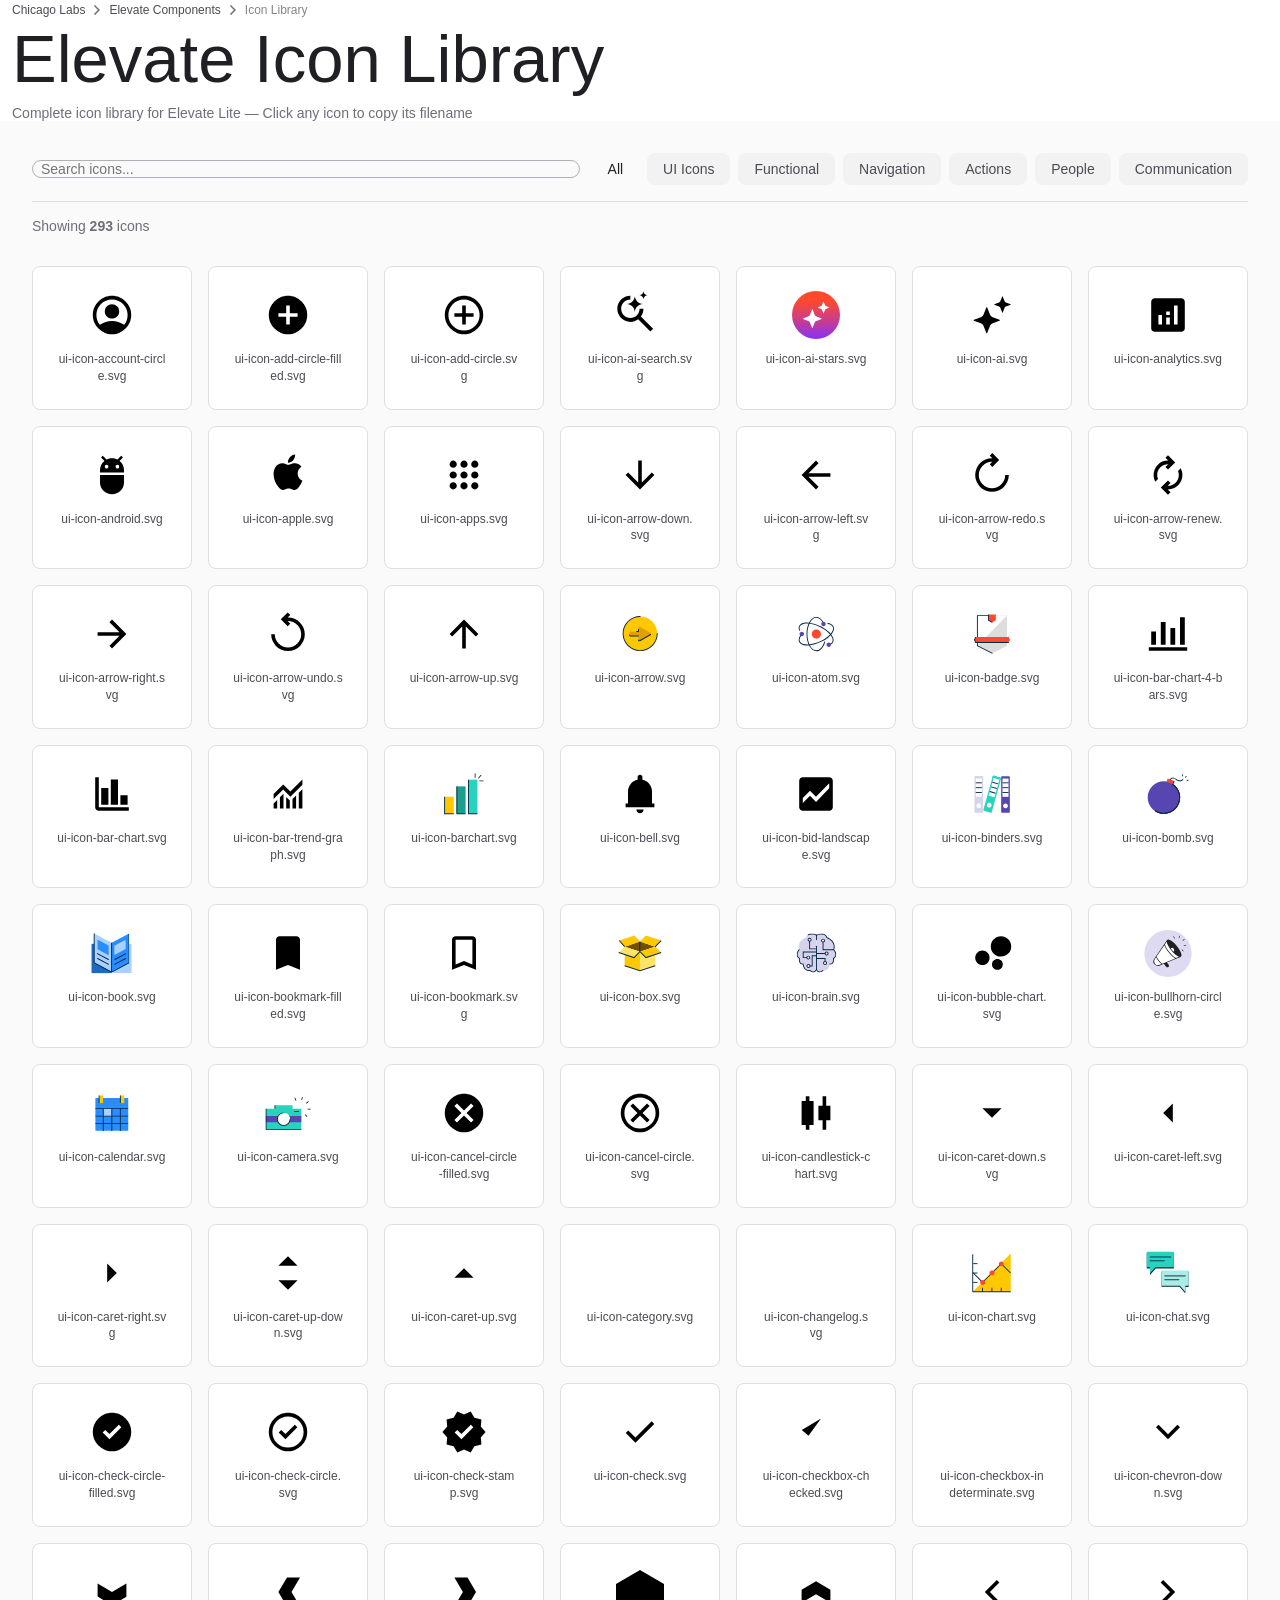
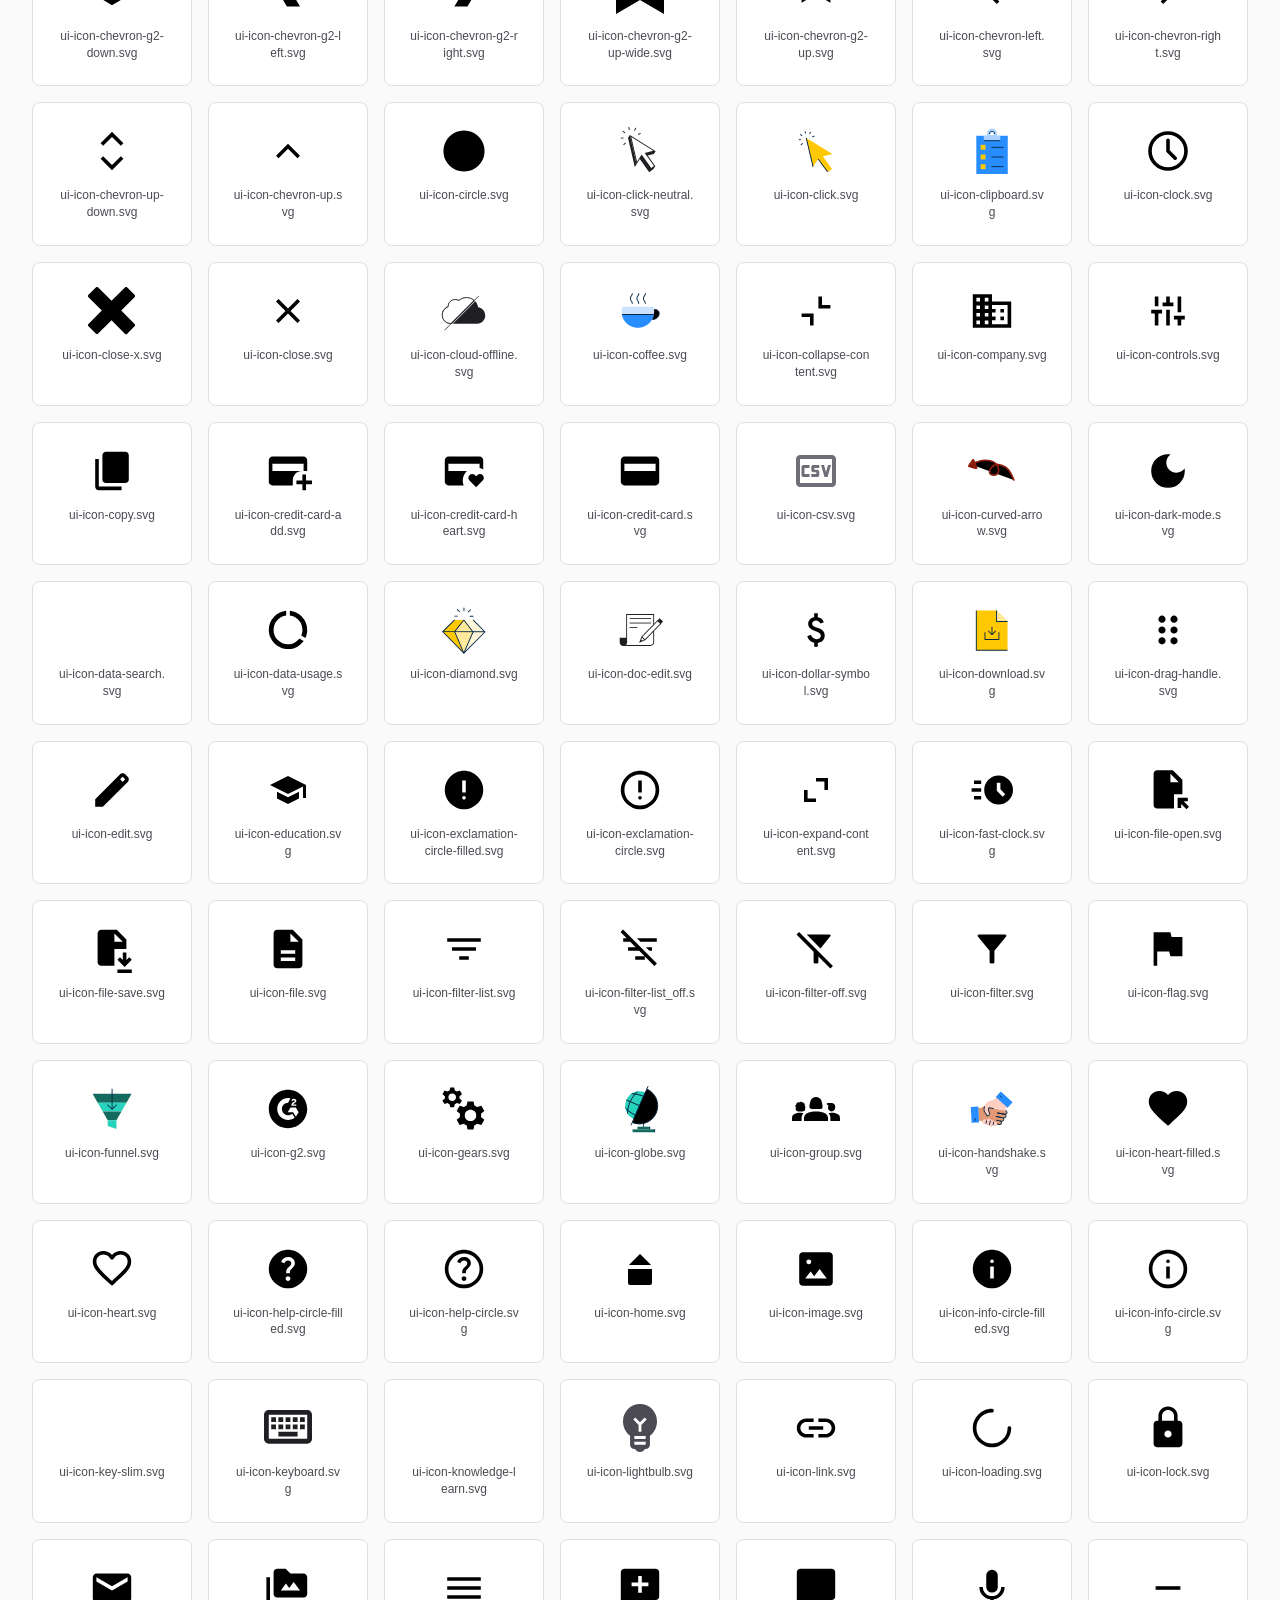
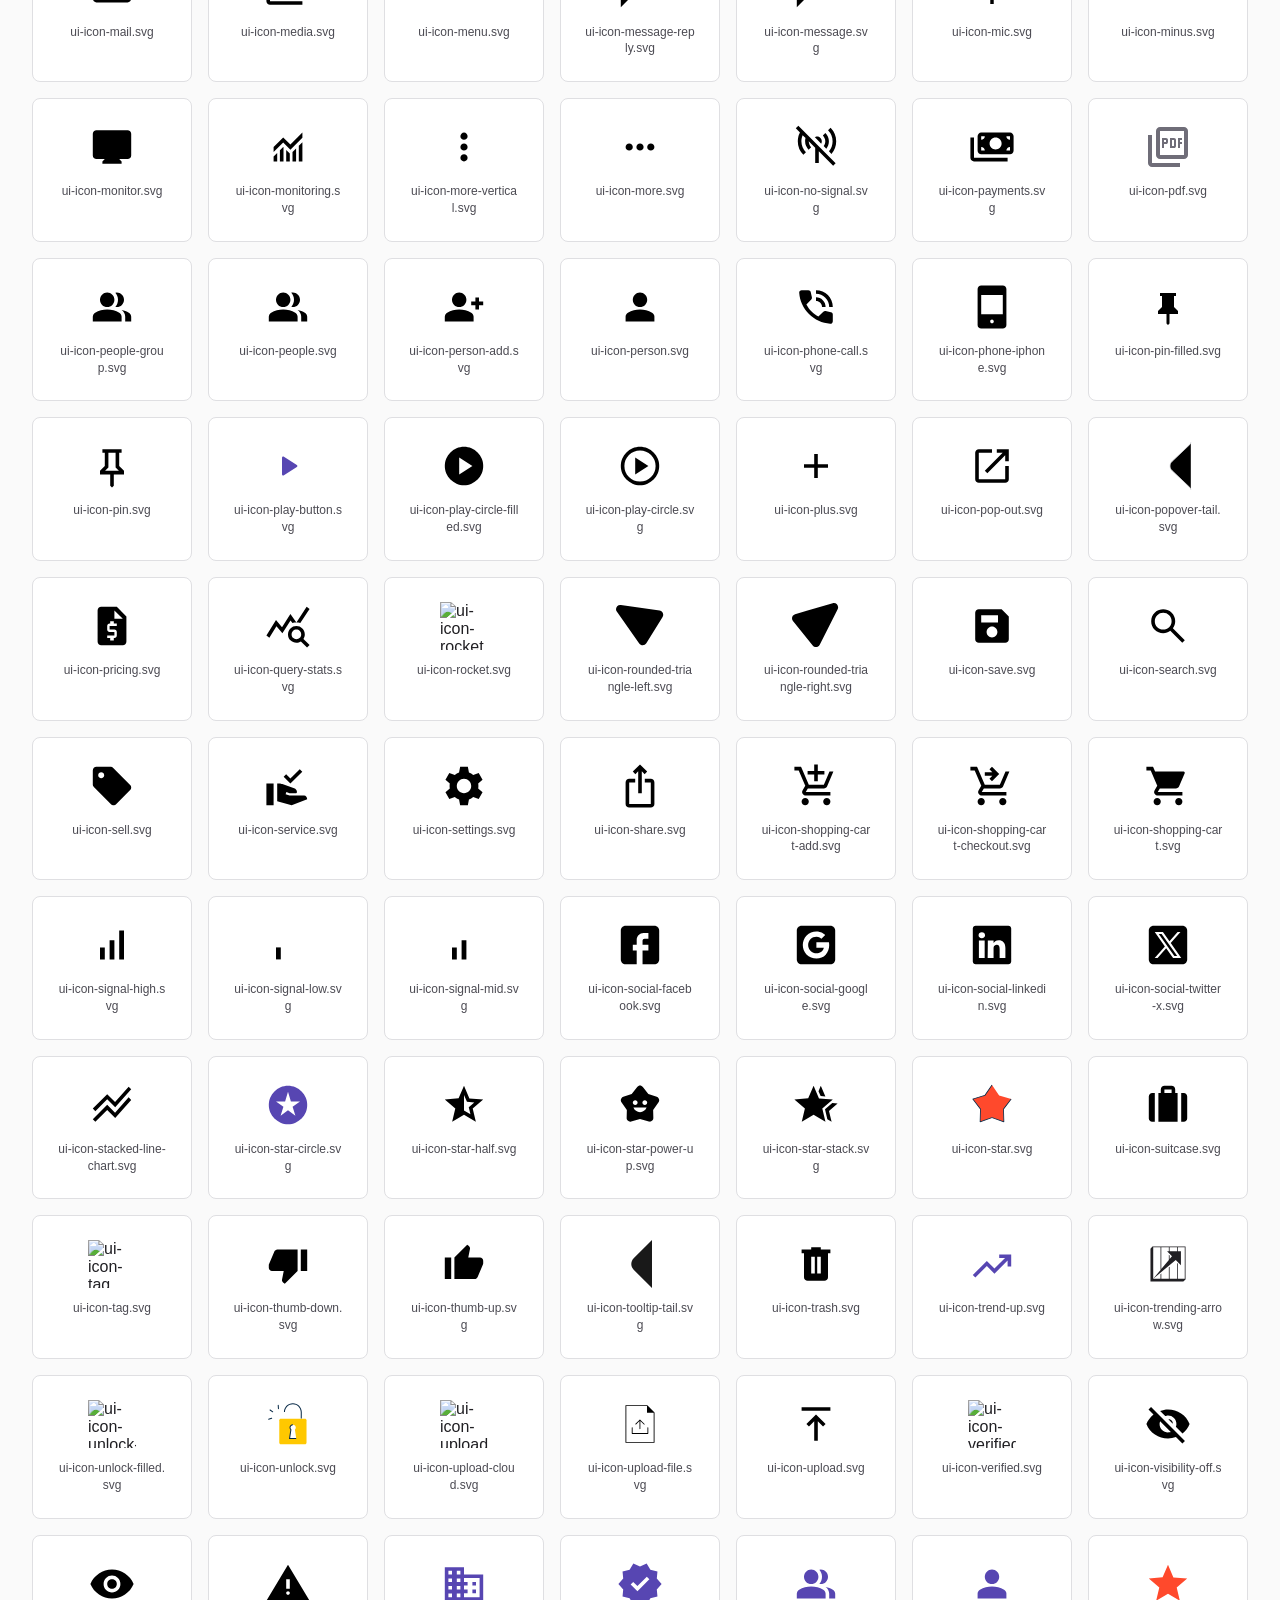
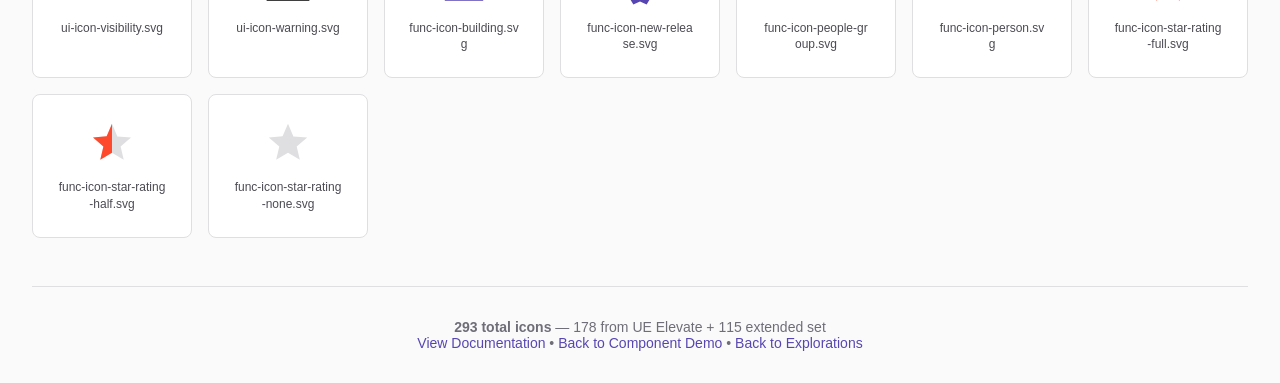
==== commit 08bc60c7: "Fix broken links to deleted elevate-demo.html" ====
--- a/icons/index.html
+++ b/icons/index.html
@@ -265,12 +265,14 @@
           <li class="elv-breadcrumb-item">
             <a href="../../index.html" class="elv-breadcrumb-link">Chicago Labs</a>
             <svg class="elv-breadcrumb-separator" viewBox="0 0 20 20" fill="none">
+              <title>Breadcrumb separator</title>
               <path d="M10.875 10L6.9375 6.0625L8 5L13 10L8 15L6.9375 13.9375L10.875 10Z"></path>
             </svg>
           </li>
           <li class="elv-breadcrumb-item">
-            <a href="../components/elevate-demo.html" class="elv-breadcrumb-link">Elevate Components</a>
+<a href="../examples/index.html" class="elv-breadcrumb-link">Elevate Components</a>
             <svg class="elv-breadcrumb-separator" viewBox="0 0 20 20" fill="none">
+              <title>Breadcrumb separator</title>
               <path d="M10.875 10L6.9375 6.0625L8 5L13 10L8 15L6.9375 13.9375L10.875 10Z"></path>
             </svg>
           </li>
@@ -291,6 +293,7 @@
       <!-- Search Input -->
       <div class="elv-flex-1 elv-min-w-60 elv-relative">
         <svg width="20" height="20" class="elv-icon elv-icon-sm elv-absolute elv-left-3 elv-fill-neutral-80" style="top: 50%; transform: translateY(-50%);" viewBox="0 0 20 20" fill="none" xmlns="http://www.w3.org/2000/svg">
+          <title>Search</title>
           <path d="M15.9375 17L10.9583 12.0208C10.5417 12.3264 10.0848 12.566 9.58767 12.7396C9.09056 12.9132 8.56158 13 8.00073 13C6.61135 13 5.43056 12.5139 4.45833 11.5417C3.48611 10.5694 3 9.38889 3 8C3 6.61111 3.48611 5.43056 4.45833 4.45833C5.43056 3.48611 6.61111 3 8 3C9.38889 3 10.5694 3.48611 11.5417 4.45833C12.5139 5.43056 13 6.61135 13 8.00073C13 8.56158 12.9132 9.09056 12.7396 9.58767C12.566 10.0848 12.3264 10.5417 12.0208 10.9583L17 15.9375L15.9375 17ZM8 11.5C8.97222 11.5 9.79861 11.1597 10.4792 10.4792C11.1597 9.79861 11.5 8.97222 11.5 8C11.5 7.02778 11.1597 6.20139 10.4792 5.52083C9.79861 4.84028 8.97222 4.5 8 4.5C7.02778 4.5 6.20139 4.84028 5.52083 5.52083C4.84028 6.20139 4.5 7.02778 4.5 8C4.5 8.97222 4.84028 9.79861 5.52083 10.4792C6.20139 11.1597 7.02778 11.5 8 11.5Z"></path>
         </svg>
         <input type="search" id="searchInput" placeholder="Search icons..." aria-label="Search icons" class="elv-input elv-w-full elv-h-9 elv-pl-10 elv-rounded-full elv-text-sm">
@@ -338,7 +341,7 @@
       <p>
         <strong>293 total icons</strong> — 178 from UE Elevate + 115 extended set<br>
         <a href="README.md">View Documentation</a> •
-        <a href="../components/elevate-demo.html#icons">Back to Component Demo</a> •
+<a href="../examples/index.html#icons">Back to Component Demo</a> •
         <a href="../../index.html">Back to Explorations</a>
       </p>
     </footer>
--- a/components/elevate.css
+++ b/components/elevate.css
@@ -1,468 +1,138 @@
-:where([elv], [elv] *) {
-  box-sizing: border-box;
-  border: 0 solid;
-}
-
-:where([elv], [elv] *):before {
-  box-sizing: border-box;
-  border: 0 solid;
-}
-
-:where([elv], [elv] *):after {
-  box-sizing: border-box;
-  border: 0 solid;
-}
-
-:where([elv], [elv] *):before {
-  --tw-content: "";
-}
-
-:where([elv], [elv] *):after {
-  --tw-content: "";
-}
-
-[elv] {
-  -webkit-text-size-adjust: 100%;
-  tab-size: 4;
-  font-family: Figtree, sans-serif;
-  line-height: 1.5;
-  line-height: inherit;
-  margin: 0;
-}
-
-hr:where([elv], [elv] *) {
-  height: 0;
-  color: inherit;
-  border-top-width: 1px;
-}
-
-abbr:where([title]):where([elv], [elv] *) {
-  -webkit-text-decoration: underline dotted;
-  text-decoration: underline dotted;
-}
-
-h1:where([elv], [elv] *) {
-  font-size: inherit;
-  font-weight: inherit;
-}
-
-h2:where([elv], [elv] *) {
-  font-size: inherit;
-  font-weight: inherit;
-}
-
-h3:where([elv], [elv] *) {
-  font-size: inherit;
-  font-weight: inherit;
-}
-
-h4:where([elv], [elv] *) {
-  font-size: inherit;
-  font-weight: inherit;
-}
-
-h5:where([elv], [elv] *) {
-  font-size: inherit;
-  font-weight: inherit;
-}
-
-h6:where([elv], [elv] *) {
-  font-size: inherit;
-  font-weight: inherit;
-}
-
-a:where([elv], [elv] *) {
-  color: inherit;
-  -webkit-text-decoration: inherit;
-  text-decoration: inherit;
-}
-
-b:where([elv], [elv] *) {
-  font-weight: bolder;
-}
-
-strong:where([elv], [elv] *) {
-  font-weight: bolder;
-}
-
-code:where([elv], [elv] *) {
-  font-family: ui-monospace, SFMono-Regular, Menlo, Monaco, Consolas, Liberation Mono, Courier New, monospace;
-  font-size: 1em;
-}
-
-kbd:where([elv], [elv] *) {
-  font-family: ui-monospace, SFMono-Regular, Menlo, Monaco, Consolas, Liberation Mono, Courier New, monospace;
-  font-size: 1em;
-}
-
-samp:where([elv], [elv] *) {
-  font-family: ui-monospace, SFMono-Regular, Menlo, Monaco, Consolas, Liberation Mono, Courier New, monospace;
-  font-size: 1em;
-}
-
-pre:where([elv], [elv] *) {
-  font-family: ui-monospace, SFMono-Regular, Menlo, Monaco, Consolas, Liberation Mono, Courier New, monospace;
-  font-size: 1em;
-}
-
-small:where([elv], [elv] *) {
-  font-size: 80%;
-}
-
-sub:where([elv], [elv] *) {
-  vertical-align: baseline;
-  font-size: 75%;
-  line-height: 0;
-  position: relative;
-}
-
-sup:where([elv], [elv] *) {
-  vertical-align: baseline;
-  font-size: 75%;
-  line-height: 0;
-  position: relative;
-}
-
-sub:where([elv], [elv] *) {
-  bottom: -.25em;
-}
-
-sup:where([elv], [elv] *) {
-  top: -.5em;
-}
-
-table:where([elv], [elv] *) {
-  text-indent: 0;
-  border-color: inherit;
-  border-collapse: collapse;
-}
-
-button:where([elv], [elv] *) {
-  font-family: inherit;
-  font-size: 100%;
-  font-weight: inherit;
-  line-height: inherit;
-  color: inherit;
-  margin: 0;
-  padding: 0;
-}
-
-input:where([elv], [elv] *) {
-  font-family: inherit;
-  font-size: 100%;
-  font-weight: inherit;
-  line-height: inherit;
-  color: inherit;
-  margin: 0;
-  padding: 0;
-}
-
-optgroup:where([elv], [elv] *) {
-  font-family: inherit;
-  font-size: 100%;
-  font-weight: inherit;
-  line-height: inherit;
-  color: inherit;
-  margin: 0;
-  padding: 0;
-}
-
-select:where([elv], [elv] *) {
-  font-family: inherit;
-  font-size: 100%;
-  font-weight: inherit;
-  line-height: inherit;
-  color: inherit;
-  margin: 0;
-  padding: 0;
-}
-
-textarea:where([elv], [elv] *) {
-  font-family: inherit;
-  font-size: 100%;
-  font-weight: inherit;
-  line-height: inherit;
-  color: inherit;
-  margin: 0;
-  padding: 0;
-}
-
-button:where([elv], [elv] *) {
-  text-transform: none;
-}
-
-select:where([elv], [elv] *) {
-  text-transform: none;
-}
-
-button:where([elv], [elv] *) {
-  -webkit-appearance: button;
-  background-color: rgba(0, 0, 0, 0);
-  background-image: none;
-}
-
-[type="button"]:where([elv], [elv] *) {
-  -webkit-appearance: button;
-  background-color: rgba(0, 0, 0, 0);
-  background-image: none;
-}
-
-[type="reset"]:where([elv], [elv] *) {
-  -webkit-appearance: button;
-  background-color: rgba(0, 0, 0, 0);
-  background-image: none;
-}
-
-[type="submit"]:where([elv], [elv] *) {
-  -webkit-appearance: button;
-  background-color: rgba(0, 0, 0, 0);
-  background-image: none;
-}
-
-:-moz-focusring:where([elv], [elv] *) {
-  outline: auto;
-}
-
-:-moz-ui-invalid:where([elv], [elv] *) {
-  box-shadow: none;
-}
-
-progress:where([elv], [elv] *) {
-  vertical-align: baseline;
-}
-
-:where([elv], [elv] *) ::-webkit-inner-spin-button {
-  height: auto;
-}
-
-:where([elv], [elv] *) ::-webkit-outer-spin-button {
-  height: auto;
-}
-
-[type="search"]:where([elv], [elv] *) {
-  -webkit-appearance: textfield;
-  outline-offset: -2px;
-}
-
-:where([elv], [elv] *) ::-webkit-search-decoration {
-  -webkit-appearance: none;
-}
-
-:where([elv], [elv] *) ::-webkit-file-upload-button {
-  -webkit-appearance: button;
-  font: inherit;
-}
-
-summary:where([elv], [elv] *) {
-  display: list-item;
-}
-
-blockquote:where([elv], [elv] *) {
-  margin: 0;
-}
-
-dl:where([elv], [elv] *) {
-  margin: 0;
-}
-
-dd:where([elv], [elv] *) {
-  margin: 0;
-}
-
-h1:where([elv], [elv] *) {
-  margin: 0;
-}
-
-h2:where([elv], [elv] *) {
-  margin: 0;
-}
-
-h3:where([elv], [elv] *) {
-  margin: 0;
-}
-
-h4:where([elv], [elv] *) {
-  margin: 0;
-}
-
-h5:where([elv], [elv] *) {
-  margin: 0;
-}
-
-h6:where([elv], [elv] *) {
-  margin: 0;
-}
-
-hr:where([elv], [elv] *) {
-  margin: 0;
-}
-
-figure:where([elv], [elv] *) {
-  margin: 0;
-}
-
-p:where([elv], [elv] *) {
-  margin: 0;
-}
-
-pre:where([elv], [elv] *) {
-  margin: 0;
-}
-
-fieldset:where([elv], [elv] *) {
-  margin: 0;
-  padding: 0;
-}
-
-legend:where([elv], [elv] *) {
-  padding: 0;
-}
-
-ol:where([elv], [elv] *) {
-  margin: 0;
-  padding: 0;
-  list-style: none;
-}
-
-ul:where([elv], [elv] *) {
-  margin: 0;
-  padding: 0;
-  list-style: none;
-}
-
-menu:where([elv], [elv] *) {
-  margin: 0;
-  padding: 0;
-  list-style: none;
-}
-
-textarea:where([elv], [elv] *) {
-  resize: vertical;
-}
-
-:where([elv], [elv] *) input::-webkit-input-placeholder {
-  opacity: 1;
-  color: #9ca3af;
-}
-
-:where([elv], [elv] *) textarea::-webkit-input-placeholder {
-  opacity: 1;
-  color: #9ca3af;
-}
-
-:where([elv], [elv] *) input::-moz-placeholder {
-  opacity: 1;
-  color: #9ca3af;
-}
-
-:where([elv], [elv] *) textarea::-moz-placeholder {
-  opacity: 1;
-  color: #9ca3af;
-}
-
-:where([elv], [elv] *) input:-ms-input-placeholder {
-  opacity: 1;
-  color: #9ca3af;
-}
-
-:where([elv], [elv] *) textarea:-ms-input-placeholder {
-  opacity: 1;
-  color: #9ca3af;
-}
-
-:where([elv], [elv] *) input::-moz-placeholder {
-  opacity: 1;
-  color: #9ca3af;
-}
-
-:where([elv], [elv] *) textarea::-moz-placeholder {
-  opacity: 1;
-  color: #9ca3af;
-}
-
-:where([elv], [elv] *) input::-ms-input-placeholder {
-  opacity: 1;
-  color: #9ca3af;
-}
-
-:where([elv], [elv] *) input::placeholder {
-  opacity: 1;
-  color: #9ca3af;
-}
-
-:where([elv], [elv] *) textarea::-ms-input-placeholder {
-  opacity: 1;
-  color: #9ca3af;
-}
-
-:where([elv], [elv] *) textarea::placeholder {
-  opacity: 1;
-  color: #9ca3af;
-}
-
-button:where([elv], [elv] *) {
-  cursor: pointer;
-}
-
-[role="button"]:where([elv], [elv] *) {
-  cursor: pointer;
-}
-
-:disabled:where([elv], [elv] *) {
-  cursor: default;
-}
-
-img:where([elv], [elv] *) {
-  vertical-align: middle;
-  display: block;
-}
-
-svg:where([elv], [elv] *) {
-  vertical-align: middle;
-  display: block;
-}
-
-video:where([elv], [elv] *) {
-  vertical-align: middle;
-  display: block;
-}
-
-canvas:where([elv], [elv] *) {
-  vertical-align: middle;
-  display: block;
-}
-
-audio:where([elv], [elv] *) {
-  vertical-align: middle;
-  display: block;
-}
-
-iframe:where([elv], [elv] *) {
-  vertical-align: middle;
-  display: block;
-}
-
-embed:where([elv], [elv] *) {
-  vertical-align: middle;
-  display: block;
-}
-
-object:where([elv], [elv] *) {
-  vertical-align: middle;
-  display: block;
-}
-
-img:where([elv], [elv] *) {
-  max-width: 100%;
-  height: auto;
-}
-
-video:where([elv], [elv] *) {
-  max-width: 100%;
-  height: auto;
-}
-
-*, :before, :after {
+:root {
+  /* Backgrounds */
+  --elv-bg-primary-5: #f5f4fb;
+  --elv-bg-primary-10: #f2f0f9;
+  --elv-bg-primary-20: #ebe9f6;
+  --elv-bg-primary-30: #dedaf1;
+  --elv-bg-primary-40: #c3bde5;
+  --elv-bg-primary-60: #988ed2;
+  --elv-bg-primary-80: #7769c4;
+  --elv-bg-primary: #5746b2;
+  --elv-bg-primary-120: #45388f;
+  --elv-bg-neutral-0: #ffffff;
+  --elv-bg-neutral-1: #fcfcfd;
+  --elv-bg-neutral-5: #fafafa;
+  --elv-bg-neutral-10: #f2f2f3;
+  --elv-bg-neutral-20: #dfdfe2;
+  --elv-bg-neutral: #dfdfe2;
+  --elv-bg-neutral-40: #b0afb6;
+  --elv-bg-neutral-100: #201f23;
+  --elv-bg-info-20: #dbecff;
+  --elv-bg-info: #0073f5;
+  --elv-bg-critical-20: #fff6f5;
+  --elv-bg-critical-40: #FFD7D1;
+  --elv-bg-critical: #eb2000;
+  --elv-bg-critical-140: #b21800;
+  --elv-bg-warning-20: #fff9e5;
+  --elv-bg-warning: #ffc800;
+  --elv-bg-success-20: #d0f6f1;
+  --elv-bg-success-40: #a9efe5;
+  --elv-bg-success: #1fa896;
+  --elv-bg-brand: #ff492c;
+  --elv-bg-inverted: #ffffff;
+
+  /* Foregrounds */
+  --elv-text-default: #201f23;
+  --elv-text-subtle: #4c4b53;
+  --elv-text-nonessential: #6f6d78;
+  --elv-text-disabled: #dfdfe2;
+  --elv-text-inverted: #ffffff;
+  --elv-text-link: #0073f5;
+  --elv-text-link-hover: #005bc2;
+  --elv-text-link-visited: #2e90ff;
+  --elv-text-primary: #5746b2;
+  --elv-text-primary-hover: #45388f;
+  --elv-text-neutral: #4c4b53;
+  --elv-text-info: #002b5c;
+  --elv-text-success: #0f5249;
+  --elv-text-success-data: #1fa896;
+  --elv-text-warning: #665000;
+  --elv-text-critical: #b21800;
+
+  /* Borders */
+  --elv-border-whisper: #f2f2f3;
+  --elv-border-light: #dfdfe2;
+  --elv-border-medium: #b0afb6;
+  --elv-border-dark: #4c4b53;
+  --elv-border-inverted: #ffffff;
+  --elv-border-neutral: #dfdfe2;
+  --elv-border-info: #0073f5;
+  --elv-border-success: #1fa896;
+  --elv-border-critical: #eb2000;
+  --elv-border-warning: #ffc800;
+  --elv-border-primary: #5746b2;
+  --elv-border-focus: #c3bde5;
+  --elv-border-data-secondary-1: #ffa394;
+}
+
+.dark {
+  /* Backgrounds — grounded in dark-color-palette.js primitives */
+  --elv-bg-primary-5: #221f3d;    /* purple-dark-180 */
+  --elv-bg-primary-10: #342a6a;   /* purple-dark-160 */
+  --elv-bg-primary-20: #45388f;   /* purple-dark-140 */
+  --elv-bg-primary-30: #6b5fa8;   /* purple-dark-120 */
+  --elv-bg-primary-40: #8a7ec8;   /* purple-dark-100 */
+  --elv-bg-primary-60: #a89ee8;   /* purple-dark-80 */
+  --elv-bg-primary-80: #b3ace0;   /* purple-dark-60 */
+  --elv-bg-primary: #a89ee8;      /* purple-dark-80 — primary accent on dark */
+  --elv-bg-primary-120: #c3bde5;  /* purple-dark-40 */
+  --elv-bg-neutral-0: #0e0c1a;    /* neutral-dark-180 — deepest bg */
+  --elv-bg-neutral-1: #111020;    /* neutral-dark-160 */
+  --elv-bg-neutral-5: #16132b;    /* neutral-dark-140 — surface */
+  --elv-bg-neutral-10: #221f3d;   /* neutral-dark-120 */
+  --elv-bg-neutral-20: #2a2740;   /* neutral-dark-100 — border */
+  --elv-bg-neutral: #2a2740;      /* neutral-dark-100 */
+  --elv-bg-neutral-40: #4a4570;   /* neutral-dark-80 */
+  --elv-bg-neutral-100: #f5f4fb;  /* neutral-dark-5 — near-white text */
+  --elv-bg-info-20: #001329;      /* blue-dark-180 — deep info bg */
+  --elv-bg-info: #2e90ff;         /* blue.80 */
+  --elv-bg-critical-20: #2e0600;  /* rorange-dark-180 — deep error bg */
+  --elv-bg-critical-40: #610d00;  /* rorange-dark-160 */
+  --elv-bg-critical: #ffa394;     /* rorange.60 */
+  --elv-bg-critical-140: #FFD7D1; /* rorange.40 */
+  --elv-bg-warning-20: #665000;   /* yellow-dark-160 — deep warning bg */
+  --elv-bg-warning: #ffd747;      /* yellow-dark-80 */
+  --elv-bg-success-20: #072723;   /* green.180 */
+  --elv-bg-success-40: #0f5249;   /* green.160 */
+  --elv-bg-success: #5be1cf;      /* green.80 */
+  --elv-bg-brand: #ff492c;        /* brand unchanged */
+  --elv-bg-inverted: #0e0c1a;     /* neutral-dark-180 */
+
+  /* Foregrounds — grounded in dark-color-palette.js primitives */
+  --elv-text-default: #f5f4fb;    /* neutral-dark-5 — brightest text */
+  --elv-text-subtle: #c4c2cc;     /* neutral-dark-20 */
+  --elv-text-nonessential: #827ea5; /* neutral-dark-50 — purple-tinted muted */
+  --elv-text-disabled: #4a4570;   /* neutral-dark-80 */
+  --elv-text-inverted: #ffffff;    /* neutral-dark-0 */
+  --elv-text-link: #66aeff;       /* blue-dark-60 */
+  --elv-text-link-hover: #9eccff; /* blue-dark-40 */
+  --elv-text-link-visited: #2e90ff; /* blue.80 */
+  --elv-text-primary: #a89ee8;    /* purple-dark-80 */
+  --elv-text-primary-hover: #c3bde5; /* purple-dark-40 */
+  --elv-text-neutral: #c4c2cc;    /* neutral-dark-20 */
+  --elv-text-info: #dbecff;       /* blue-dark-20 */
+  --elv-text-success: #d0f6f1;    /* green-dark-20 */
+  --elv-text-success-data: #5be1cf; /* green.80 */
+  --elv-text-warning: #fff9e5;    /* yellow-dark-20 */
+  --elv-text-critical: #ffa394;   /* rorange.60 */
+
+  /* Borders — grounded in dark-color-palette.js primitives */
+  --elv-border-whisper: #221f3d;  /* neutral-dark-120 — barely visible */
+  --elv-border-light: #4a4570;    /* neutral-dark-80 */
+  --elv-border-medium: #827ea5;   /* neutral-dark-50 */
+  --elv-border-dark: #c4c2cc;     /* neutral-dark-20 */
+  --elv-border-inverted: #0e0c1a; /* neutral-dark-180 */
+  --elv-border-neutral: #2a2740;  /* neutral-dark-100 */
+  --elv-border-info: #2e90ff;     /* blue.80 */
+  --elv-border-success: #5be1cf;  /* green.80 */
+  --elv-border-critical: #ffa394; /* rorange.60 */
+  --elv-border-warning: #ffd747;  /* yellow-dark-80 */
+  --elv-border-primary: #a89ee8;  /* purple-dark-80 */
+  --elv-border-focus: #6b5fa8;    /* purple-dark-120 */
+  --elv-border-data-secondary-1: #ff7761; /* rorange-dark-80 */
+}
+
+*, ::before, ::after {
   --tw-border-spacing-x: 0;
   --tw-border-spacing-y: 0;
   --tw-translate-x: 0;
@@ -472,48 +142,48 @@
   --tw-skew-y: 0;
   --tw-scale-x: 1;
   --tw-scale-y: 1;
-  --tw-pan-x: ;
-  --tw-pan-y: ;
-  --tw-pinch-zoom: ;
+  --tw-pan-x:  ;
+  --tw-pan-y:  ;
+  --tw-pinch-zoom:  ;
   --tw-scroll-snap-strictness: proximity;
-  --tw-gradient-from-position: ;
-  --tw-gradient-via-position: ;
-  --tw-gradient-to-position: ;
-  --tw-ordinal: ;
-  --tw-slashed-zero: ;
-  --tw-numeric-figure: ;
-  --tw-numeric-spacing: ;
-  --tw-numeric-fraction: ;
-  --tw-ring-inset: ;
+  --tw-gradient-from-position:  ;
+  --tw-gradient-via-position:  ;
+  --tw-gradient-to-position:  ;
+  --tw-ordinal:  ;
+  --tw-slashed-zero:  ;
+  --tw-numeric-figure:  ;
+  --tw-numeric-spacing:  ;
+  --tw-numeric-fraction:  ;
+  --tw-ring-inset:  ;
   --tw-ring-offset-width: 0px;
   --tw-ring-offset-color: #fff;
-  --tw-ring-color: rgba(59, 130, 246, .5);
-  --tw-ring-offset-shadow: 0 0 rgba(0, 0, 0, 0);
-  --tw-ring-shadow: 0 0 rgba(0, 0, 0, 0);
-  --tw-shadow: 0 0 rgba(0, 0, 0, 0);
-  --tw-shadow-colored: 0 0 rgba(0, 0, 0, 0);
-  --tw-blur: ;
-  --tw-brightness: ;
-  --tw-contrast: ;
-  --tw-grayscale: ;
-  --tw-hue-rotate: ;
-  --tw-invert: ;
-  --tw-saturate: ;
-  --tw-sepia: ;
-  --tw-drop-shadow: ;
-  --tw-backdrop-blur: ;
-  --tw-backdrop-brightness: ;
-  --tw-backdrop-contrast: ;
-  --tw-backdrop-grayscale: ;
-  --tw-backdrop-hue-rotate: ;
-  --tw-backdrop-invert: ;
-  --tw-backdrop-opacity: ;
-  --tw-backdrop-saturate: ;
-  --tw-backdrop-sepia: ;
-  --tw-contain-size: ;
-  --tw-contain-layout: ;
-  --tw-contain-paint: ;
-  --tw-contain-style: ;
+  --tw-ring-color: rgb(59 130 246 / 0.5);
+  --tw-ring-offset-shadow: 0 0 #0000;
+  --tw-ring-shadow: 0 0 #0000;
+  --tw-shadow: 0 0 #0000;
+  --tw-shadow-colored: 0 0 #0000;
+  --tw-blur:  ;
+  --tw-brightness:  ;
+  --tw-contrast:  ;
+  --tw-grayscale:  ;
+  --tw-hue-rotate:  ;
+  --tw-invert:  ;
+  --tw-saturate:  ;
+  --tw-sepia:  ;
+  --tw-drop-shadow:  ;
+  --tw-backdrop-blur:  ;
+  --tw-backdrop-brightness:  ;
+  --tw-backdrop-contrast:  ;
+  --tw-backdrop-grayscale:  ;
+  --tw-backdrop-hue-rotate:  ;
+  --tw-backdrop-invert:  ;
+  --tw-backdrop-opacity:  ;
+  --tw-backdrop-saturate:  ;
+  --tw-backdrop-sepia:  ;
+  --tw-contain-size:  ;
+  --tw-contain-layout:  ;
+  --tw-contain-paint:  ;
+  --tw-contain-style:  ;
 }
 
 ::backdrop {
@@ -526,2417 +196,5071 @@
   --tw-skew-y: 0;
   --tw-scale-x: 1;
   --tw-scale-y: 1;
-  --tw-pan-x: ;
-  --tw-pan-y: ;
-  --tw-pinch-zoom: ;
+  --tw-pan-x:  ;
+  --tw-pan-y:  ;
+  --tw-pinch-zoom:  ;
   --tw-scroll-snap-strictness: proximity;
-  --tw-gradient-from-position: ;
-  --tw-gradient-via-position: ;
-  --tw-gradient-to-position: ;
-  --tw-ordinal: ;
-  --tw-slashed-zero: ;
-  --tw-numeric-figure: ;
-  --tw-numeric-spacing: ;
-  --tw-numeric-fraction: ;
-  --tw-ring-inset: ;
+  --tw-gradient-from-position:  ;
+  --tw-gradient-via-position:  ;
+  --tw-gradient-to-position:  ;
+  --tw-ordinal:  ;
+  --tw-slashed-zero:  ;
+  --tw-numeric-figure:  ;
+  --tw-numeric-spacing:  ;
+  --tw-numeric-fraction:  ;
+  --tw-ring-inset:  ;
   --tw-ring-offset-width: 0px;
   --tw-ring-offset-color: #fff;
-  --tw-ring-color: rgba(59, 130, 246, .5);
-  --tw-ring-offset-shadow: 0 0 rgba(0, 0, 0, 0);
-  --tw-ring-shadow: 0 0 rgba(0, 0, 0, 0);
-  --tw-shadow: 0 0 rgba(0, 0, 0, 0);
-  --tw-shadow-colored: 0 0 rgba(0, 0, 0, 0);
-  --tw-blur: ;
-  --tw-brightness: ;
-  --tw-contrast: ;
-  --tw-grayscale: ;
-  --tw-hue-rotate: ;
-  --tw-invert: ;
-  --tw-saturate: ;
-  --tw-sepia: ;
-  --tw-drop-shadow: ;
-  --tw-backdrop-blur: ;
-  --tw-backdrop-brightness: ;
-  --tw-backdrop-contrast: ;
-  --tw-backdrop-grayscale: ;
-  --tw-backdrop-hue-rotate: ;
-  --tw-backdrop-invert: ;
-  --tw-backdrop-opacity: ;
-  --tw-backdrop-saturate: ;
-  --tw-backdrop-sepia: ;
-  --tw-contain-size: ;
-  --tw-contain-layout: ;
-  --tw-contain-paint: ;
-  --tw-contain-style: ;
-}
-
-::backdrop {
-  --tw-border-spacing-x: 0;
-  --tw-border-spacing-y: 0;
-  --tw-translate-x: 0;
-  --tw-translate-y: 0;
-  --tw-rotate: 0;
-  --tw-skew-x: 0;
-  --tw-skew-y: 0;
-  --tw-scale-x: 1;
-  --tw-scale-y: 1;
-  --tw-pan-x: ;
-  --tw-pan-y: ;
-  --tw-pinch-zoom: ;
-  --tw-scroll-snap-strictness: proximity;
-  --tw-gradient-from-position: ;
-  --tw-gradient-via-position: ;
-  --tw-gradient-to-position: ;
-  --tw-ordinal: ;
-  --tw-slashed-zero: ;
-  --tw-numeric-figure: ;
-  --tw-numeric-spacing: ;
-  --tw-numeric-fraction: ;
-  --tw-ring-inset: ;
-  --tw-ring-offset-width: 0px;
-  --tw-ring-offset-color: #fff;
-  --tw-ring-color: rgba(59, 130, 246, .5);
-  --tw-ring-offset-shadow: 0 0 rgba(0, 0, 0, 0);
-  --tw-ring-shadow: 0 0 rgba(0, 0, 0, 0);
-  --tw-shadow: 0 0 rgba(0, 0, 0, 0);
-  --tw-shadow-colored: 0 0 rgba(0, 0, 0, 0);
-  --tw-blur: ;
-  --tw-brightness: ;
-  --tw-contrast: ;
-  --tw-grayscale: ;
-  --tw-hue-rotate: ;
-  --tw-invert: ;
-  --tw-saturate: ;
-  --tw-sepia: ;
-  --tw-drop-shadow: ;
-  --tw-backdrop-blur: ;
-  --tw-backdrop-brightness: ;
-  --tw-backdrop-contrast: ;
-  --tw-backdrop-grayscale: ;
-  --tw-backdrop-hue-rotate: ;
-  --tw-backdrop-invert: ;
-  --tw-backdrop-opacity: ;
-  --tw-backdrop-saturate: ;
-  --tw-backdrop-sepia: ;
-  --tw-contain-size: ;
-  --tw-contain-layout: ;
-  --tw-contain-paint: ;
-  --tw-contain-style: ;
-}
-
-.elv-container {
+  --tw-ring-color: rgb(59 130 246 / 0.5);
+  --tw-ring-offset-shadow: 0 0 #0000;
+  --tw-ring-shadow: 0 0 #0000;
+  --tw-shadow: 0 0 #0000;
+  --tw-shadow-colored: 0 0 #0000;
+  --tw-blur:  ;
+  --tw-brightness:  ;
+  --tw-contrast:  ;
+  --tw-grayscale:  ;
+  --tw-hue-rotate:  ;
+  --tw-invert:  ;
+  --tw-saturate:  ;
+  --tw-sepia:  ;
+  --tw-drop-shadow:  ;
+  --tw-backdrop-blur:  ;
+  --tw-backdrop-brightness:  ;
+  --tw-backdrop-contrast:  ;
+  --tw-backdrop-grayscale:  ;
+  --tw-backdrop-hue-rotate:  ;
+  --tw-backdrop-invert:  ;
+  --tw-backdrop-opacity:  ;
+  --tw-backdrop-saturate:  ;
+  --tw-backdrop-sepia:  ;
+  --tw-contain-size:  ;
+  --tw-contain-layout:  ;
+  --tw-contain-paint:  ;
+  --tw-contain-style:  ;
+}
+
+/*
+1. Prevent padding and border from affecting element width. (https://github.com/mozdevs/cssremedy/issues/4)
+2. Allow adding a border to an element by just adding a border-width. (https://github.com/tailwindcss/tailwindcss/pull/116)
+*/
+
+*:where([elv],[elv] *),
+:where([elv],[elv] *)::before,
+:where([elv],[elv] *)::after {
+  box-sizing: border-box; /* 1 */
+  border-width: 0; /* 2 */
+  border-style: solid; /* 2 */
+  border-color: currentColor; /* 2 */
+}
+
+:where([elv],[elv] *)::before,
+:where([elv],[elv] *)::after {
+  --tw-content: '';
+}
+
+/*
+1. Use a consistent sensible line-height in all browsers.
+2. Prevent adjustments of font size after orientation changes in iOS.
+3. Use a more readable tab size.
+4. Use the user's configured `sans` font-family by default.
+5. Use the user's configured `sans` font-feature-settings by default.
+6. Use the user's configured `sans` font-variation-settings by default.
+7. Disable tap highlights on iOS
+*/
+
+[elv] {
+  line-height: 1.5; /* 1 */
+  -webkit-text-size-adjust: 100%; /* 2 */
+  -moz-tab-size: 4; /* 3 */
+  -o-tab-size: 4;
+     tab-size: 4; /* 3 */
+  font-family: Figtree, sans-serif; /* 4 */
+  font-feature-settings: normal; /* 5 */
+  font-variation-settings: normal; /* 6 */
+  -webkit-tap-highlight-color: transparent; /* 7 */
+}
+
+/*
+1. Remove the margin in all browsers.
+2. Inherit line-height from `html` so users can set them as a class directly on the `html` element.
+*/
+
+[elv] {
+  margin: 0; /* 1 */
+  line-height: inherit; /* 2 */
+}
+
+/*
+1. Add the correct height in Firefox.
+2. Correct the inheritance of border color in Firefox. (https://bugzilla.mozilla.org/show_bug.cgi?id=190655)
+3. Ensure horizontal rules are visible by default.
+*/
+
+hr:where([elv],[elv] *) {
+  height: 0; /* 1 */
+  color: inherit; /* 2 */
+  border-top-width: 1px; /* 3 */
+}
+
+/*
+Add the correct text decoration in Chrome, Edge, and Safari.
+*/
+
+abbr:where([title]):where([elv],[elv] *) {
+  -webkit-text-decoration: underline dotted;
+          text-decoration: underline dotted;
+}
+
+/*
+Remove the default font size and weight for headings.
+*/
+
+h1:where([elv],[elv] *),
+h2:where([elv],[elv] *),
+h3:where([elv],[elv] *),
+h4:where([elv],[elv] *),
+h5:where([elv],[elv] *),
+h6:where([elv],[elv] *) {
+  font-size: inherit;
+  font-weight: inherit;
+}
+
+/*
+Reset links to optimize for opt-in styling instead of opt-out.
+*/
+
+a:where([elv],[elv] *) {
+  color: inherit;
+  text-decoration: inherit;
+}
+
+/*
+Add the correct font weight in Edge and Safari.
+*/
+
+b:where([elv],[elv] *),
+strong:where([elv],[elv] *) {
+  font-weight: bolder;
+}
+
+/*
+1. Use the user's configured `mono` font-family by default.
+2. Use the user's configured `mono` font-feature-settings by default.
+3. Use the user's configured `mono` font-variation-settings by default.
+4. Correct the odd `em` font sizing in all browsers.
+*/
+
+code:where([elv],[elv] *),
+kbd:where([elv],[elv] *),
+samp:where([elv],[elv] *),
+pre:where([elv],[elv] *) {
+  font-family: ui-monospace, SFMono-Regular, Menlo, Monaco, Consolas, "Liberation Mono", "Courier New", monospace; /* 1 */
+  font-feature-settings: normal; /* 2 */
+  font-variation-settings: normal; /* 3 */
+  font-size: 1em; /* 4 */
+}
+
+/*
+Add the correct font size in all browsers.
+*/
+
+small:where([elv],[elv] *) {
+  font-size: 80%;
+}
+
+/*
+Prevent `sub` and `sup` elements from affecting the line height in all browsers.
+*/
+
+sub:where([elv],[elv] *),
+sup:where([elv],[elv] *) {
+  font-size: 75%;
+  line-height: 0;
+  position: relative;
+  vertical-align: baseline;
+}
+
+sub:where([elv],[elv] *) {
+  bottom: -0.25em;
+}
+
+sup:where([elv],[elv] *) {
+  top: -0.5em;
+}
+
+/*
+1. Remove text indentation from table contents in Chrome and Safari. (https://bugs.chromium.org/p/chromium/issues/detail?id=999088, https://bugs.webkit.org/show_bug.cgi?id=201297)
+2. Correct table border color inheritance in all Chrome and Safari. (https://bugs.chromium.org/p/chromium/issues/detail?id=935729, https://bugs.webkit.org/show_bug.cgi?id=195016)
+3. Remove gaps between table borders by default.
+*/
+
+table:where([elv],[elv] *) {
+  text-indent: 0; /* 1 */
+  border-color: inherit; /* 2 */
+  border-collapse: collapse; /* 3 */
+}
+
+/*
+1. Change the font styles in all browsers.
+2. Remove the margin in Firefox and Safari.
+3. Remove default padding in all browsers.
+*/
+
+button:where([elv],[elv] *),
+input:where([elv],[elv] *),
+optgroup:where([elv],[elv] *),
+select:where([elv],[elv] *),
+textarea:where([elv],[elv] *) {
+  font-family: inherit; /* 1 */
+  font-feature-settings: inherit; /* 1 */
+  font-variation-settings: inherit; /* 1 */
+  font-size: 100%; /* 1 */
+  font-weight: inherit; /* 1 */
+  line-height: inherit; /* 1 */
+  letter-spacing: inherit; /* 1 */
+  color: inherit; /* 1 */
+  margin: 0; /* 2 */
+  padding: 0; /* 3 */
+}
+
+/*
+Remove the inheritance of text transform in Edge and Firefox.
+*/
+
+button:where([elv],[elv] *),
+select:where([elv],[elv] *) {
+  text-transform: none;
+}
+
+/*
+1. Correct the inability to style clickable types in iOS and Safari.
+2. Remove default button styles.
+*/
+
+button:where([elv],[elv] *),
+input:where([type='button']):where([elv],[elv] *),
+input:where([type='reset']):where([elv],[elv] *),
+input:where([type='submit']):where([elv],[elv] *) {
+  -webkit-appearance: button; /* 1 */
+  background-color: transparent; /* 2 */
+  background-image: none; /* 2 */
+}
+
+/*
+Use the modern Firefox focus style for all focusable elements.
+*/
+
+:-moz-focusring:where([elv],[elv] *) {
+  outline: auto;
+}
+
+/*
+Remove the additional `:invalid` styles in Firefox. (https://github.com/mozilla/gecko-dev/blob/2f9eacd9d3d995c937b4251a5557d95d494c9be1/layout/style/res/forms.css#L728-L737)
+*/
+
+:-moz-ui-invalid:where([elv],[elv] *) {
+  box-shadow: none;
+}
+
+/*
+Add the correct vertical alignment in Chrome and Firefox.
+*/
+
+progress:where([elv],[elv] *) {
+  vertical-align: baseline;
+}
+
+/*
+Correct the cursor style of increment and decrement buttons in Safari.
+*/
+
+:where([elv],[elv] *) ::-webkit-inner-spin-button,
+:where([elv],[elv] *) ::-webkit-outer-spin-button {
+  height: auto;
+}
+
+/*
+1. Correct the odd appearance in Chrome and Safari.
+2. Correct the outline style in Safari.
+*/
+
+[type='search']:where([elv],[elv] *) {
+  -webkit-appearance: textfield; /* 1 */
+  outline-offset: -2px; /* 2 */
+}
+
+/*
+Remove the inner padding in Chrome and Safari on macOS.
+*/
+
+:where([elv],[elv] *) ::-webkit-search-decoration {
+  -webkit-appearance: none;
+}
+
+/*
+1. Correct the inability to style clickable types in iOS and Safari.
+2. Change font properties to `inherit` in Safari.
+*/
+
+:where([elv],[elv] *) ::-webkit-file-upload-button {
+  -webkit-appearance: button; /* 1 */
+  font: inherit; /* 2 */
+}
+
+/*
+Add the correct display in Chrome and Safari.
+*/
+
+summary:where([elv],[elv] *) {
+  display: list-item;
+}
+
+/*
+Removes the default spacing and border for appropriate elements.
+*/
+
+blockquote:where([elv],[elv] *),
+dl:where([elv],[elv] *),
+dd:where([elv],[elv] *),
+h1:where([elv],[elv] *),
+h2:where([elv],[elv] *),
+h3:where([elv],[elv] *),
+h4:where([elv],[elv] *),
+h5:where([elv],[elv] *),
+h6:where([elv],[elv] *),
+hr:where([elv],[elv] *),
+figure:where([elv],[elv] *),
+p:where([elv],[elv] *),
+pre:where([elv],[elv] *) {
+  margin: 0;
+}
+
+fieldset:where([elv],[elv] *) {
+  margin: 0;
+  padding: 0;
+}
+
+legend:where([elv],[elv] *) {
+  padding: 0;
+}
+
+ol:where([elv],[elv] *),
+ul:where([elv],[elv] *),
+menu:where([elv],[elv] *) {
+  list-style: none;
+  margin: 0;
+  padding: 0;
+}
+
+/*
+Reset default styling for dialogs.
+*/
+
+dialog:where([elv],[elv] *) {
+  padding: 0;
+}
+
+/*
+Prevent resizing textareas horizontally by default.
+*/
+
+textarea:where([elv],[elv] *) {
+  resize: vertical;
+}
+
+/*
+1. Reset the default placeholder opacity in Firefox. (https://github.com/tailwindlabs/tailwindcss/issues/3300)
+2. Set the default placeholder color to the user's configured gray 400 color.
+*/
+
+:where([elv],[elv] *) input::-moz-placeholder, :where([elv],[elv] *) textarea::-moz-placeholder {
+  opacity: 1; /* 1 */
+  color: #9ca3af; /* 2 */
+}
+
+:where([elv],[elv] *) input::placeholder,
+:where([elv],[elv] *) textarea::placeholder {
+  opacity: 1; /* 1 */
+  color: #9ca3af; /* 2 */
+}
+
+/*
+Set the default cursor for buttons.
+*/
+
+button:where([elv],[elv] *),
+[role="button"]:where([elv],[elv] *) {
+  cursor: pointer;
+}
+
+/*
+Make sure disabled buttons don't get the pointer cursor.
+*/
+
+:disabled:where([elv],[elv] *) {
+  cursor: default;
+}
+
+/*
+1. Make replaced elements `display: block` by default. (https://github.com/mozdevs/cssremedy/issues/14)
+2. Add `vertical-align: middle` to align replaced elements more sensibly by default. (https://github.com/jensimmons/cssremedy/issues/14#issuecomment-634934210)
+   This can trigger a poorly considered lint error in some tools but is included by design.
+*/
+
+img:where([elv],[elv] *),
+svg:where([elv],[elv] *),
+video:where([elv],[elv] *),
+canvas:where([elv],[elv] *),
+audio:where([elv],[elv] *),
+iframe:where([elv],[elv] *),
+embed:where([elv],[elv] *),
+object:where([elv],[elv] *) {
+  display: block; /* 1 */
+  vertical-align: middle; /* 2 */
+}
+
+/*
+Constrain images and videos to the parent width and preserve their intrinsic aspect ratio. (https://github.com/mozdevs/cssremedy/issues/14)
+*/
+
+img:where([elv],[elv] *),
+video:where([elv],[elv] *) {
+  max-width: 100%;
+  height: auto;
+}
+
+/* Make elements with the HTML hidden attribute stay hidden by default */
+
+[hidden]:where(:not([hidden="until-found"])):where([elv],[elv] *) {
+  display: none;
+}
+
+.elv-accordion {
   width: 100%;
 }
 
-@media (min-width: 600px) {
-  .elv-container {
-    max-width: 600px;
-  }
-}
-
-@media (min-width: 750px) {
-  .elv-container {
-    max-width: 750px;
-  }
-}
-
-@media (min-width: 1000px) {
-  .elv-container {
-    max-width: 1000px;
-  }
-}
-
-@media (min-width: 1270px) {
-  .elv-container {
-    max-width: 1270px;
-  }
-}
-
-@media (min-width: 1400px) {
-  .elv-container {
-    max-width: 1400px;
-  }
-}
-
-:where([elv]) .btn:where(a) {
-  max-width: -webkit-fit-content;
+.elv-accordion__item {
+  width: 100%;
+  border-bottom-width: 0.5px;
+  border-color: var(--elv-border-light);
+}
+
+.elv-accordion__trigger {
+  display: flex;
+  width: 100%;
+  cursor: pointer;
+  list-style-type: none;
+  align-items: center;
+  justify-content: space-between;
+  padding-top: 0.75rem;
+  padding-bottom: 0.75rem;
+}
+
+.elv-accordion__trigger::-webkit-details-marker {
+      display: none;
+    }
+
+.elv-accordion__trigger::after {
+  flex-shrink: 0;
+  color: var(--elv-text-default);
+    content: '';
+    display: block;
+    width: 20px;
+    height: 20px;
+    background-image: url("data:image/svg+xml;charset=utf-8,%3Csvg xmlns='http://www.w3.org/2000/svg' width='20' height='20' fill='none' viewBox='0 0 20 20'%3E%3Cpath fill='%239e9ca6' d='m10 13.063-5-5L6.063 7 10 10.938 13.938 7 15 8.063z'/%3E%3C/svg%3E");
+    background-repeat: no-repeat;
+    background-position: center;
+    background-size: contain;
+    transition: transform 150ms ease-in;
+}
+
+.elv-accordion__item[open] .elv-accordion__trigger::after {
+    transform: rotate(180deg);
+  }
+
+.elv-accordion__body {
+  padding-bottom: 0.75rem;
+}
+
+.elv-accordion--lg .elv-accordion__trigger {
+  padding-top: 1.25rem;
+  padding-bottom: 1.25rem;
+}
+
+.elv-accordion--lg .elv-accordion__body {
+  padding-bottom: 1.25rem;
+}
+
+.elv-accordion--padded .elv-accordion__trigger,
+  .elv-accordion--padded .elv-accordion__body {
+  padding-left: 1.5rem;
+  padding-right: 1.5rem;
+}
+
+.elv-accordion--padded .elv-accordion__item {
+  margin-left: 1.5rem;
+  margin-right: 1.5rem;
+}
+
+.elv-avatar {
+  position: relative;
+  display: flex;
+  align-items: center;
+  justify-content: center;
+  border-width: 2px;
+  border-color: var(--elv-border-inverted);
+}
+
+.elv-avatar--xl {
+  width: 5.25rem;
+  height: 5.25rem;
+  border-radius: 1.25rem;
+}
+
+.elv-avatar--lg {
+  width: 3.75rem;
+  height: 3.75rem;
+  border-radius: 9999rem;
+}
+
+.elv-avatar--md {
+  width: 2.75rem;
+  height: 2.75rem;
+  border-radius: 9999rem;
+}
+
+.elv-avatar--sm {
+  width: 2.25rem;
+  height: 2.25rem;
+  border-radius: 9999rem;
+}
+
+.elv-avatar--xs {
+  width: 1.75rem;
+  height: 1.75rem;
+  border-radius: 9999rem;
+}
+
+.elv-avatar__image {
+  height: 100%;
+  width: 100%;
+  overflow: hidden;
+      -o-object-fit: cover;
+         object-fit: cover;
+      -o-object-position: center;
+         object-position: center;
+      border-radius: inherit;
+}
+
+.elv-avatar__initials {
+  position: relative;
+  display: flex;
+  height: 100%;
+  width: 100%;
+  align-items: center;
+  justify-content: center;
+  overflow: hidden;
+  background-color: var(--elv-bg-primary);
+  font-weight: 600;
+  color: var(--elv-text-inverted);
+      border-radius: inherit;
+}
+
+.elv-breadcrumbs__list {
+  margin: 0;
+  display: inline-flex;
+  list-style-type: none;
+  align-items: center;
+  gap: 0.125rem;
+  padding: 0;
+}
+
+.elv-breadcrumbs__item {
+  display: flex;
+  align-items: center;
+  gap: 0.125rem;
+}
+
+.elv-breadcrumbs__link {
+  font-size: 0.75rem;
+  line-height: 1rem;
+  color: var(--elv-text-subtle);
+  text-decoration-line: none;
+  transition-property: all;
+  transition-timing-function: cubic-bezier(0.4, 0, 0.2, 1);
+  transition-duration: 150ms;
+}
+
+.elv-breadcrumbs__link:hover {
+  color: var(--elv-text-default);
+}
+
+.elv-breadcrumbs__link:focus-visible {
+  border-radius: 0.125rem;
+  outline-style: solid;
+  outline-width: 3px;
+  outline-offset: 1px;
+  outline-color: #c3bde5;
+}
+
+.elv-breadcrumbs__link--current {
+  pointer-events: none;
+  color: var(--elv-text-default);
+}
+
+.elv-breadcrumbs__separator {
+  height: 1rem;
+  width: 1rem;
+  flex-shrink: 0;
+  fill: #6f6d78;
+}
+
+.elv-btn-shadow-primary {
+    box-shadow: 0 2px 8px 2px rgba(32,31,35,0.15), 0 0 0 1px var(--elv-bg-primary);
+  }
+
+.elv-btn-shadow-brand {
+    box-shadow: 0 0 0 1px var(--elv-bg-brand), 0 2px 8px 2px rgba(32,31,35,0.15);
+  }
+
+.elv-btn-shadow-basic {
+    box-shadow: 0 2px 8px 2px rgba(32,31,35,0.15);
+  }
+
+.elv-btn-shadow-inset {
+    box-shadow: inset 0 0 4px 1px rgba(32,31,35,0.2);
+  }
+
+.elv-btn-lg {
+  padding-top: 0.75rem;
+  padding-bottom: 0.75rem;
+  padding-left: 1rem;
+  padding-right: 1rem;
+  font-size: 1rem;
+  line-height: 1.5rem;
+}
+
+.elv-btn-md {
+  padding-left: 1rem;
+  padding-right: 1rem;
+  padding-top: 0.5rem;
+  padding-bottom: 0.5rem;
+  font-size: 1rem;
+  line-height: 1.5rem;
+}
+
+.elv-btn-sm {
+  border-radius: 1rem;
+  padding-top: 0.25rem;
+  padding-bottom: 0.25rem;
+  padding-left: 0.75rem;
+  padding-right: 0.75rem;
+  font-size: 0.875rem;
+  line-height: 1.25rem;
+}
+
+.elv-btn-primary {
+  border-width: 0;
+  background-color: var(--elv-bg-primary);
+  color: var(--elv-text-inverted);
+}
+
+.elv-btn-primary:hover {
+    box-shadow: 0 2px 8px 2px rgba(32,31,35,0.15), 0 0 0 1px var(--elv-bg-primary);
+  }
+
+.elv-btn-primary:active {
+    box-shadow: inset 0 0 4px 1px rgba(32,31,35,0.2);
+  }
+
+.elv-btn-primary:hover {
+  background-color: var(--elv-bg-primary);
+  color: var(--elv-text-inverted);
+}
+
+.elv-btn-primary:focus {
+  --tw-shadow: 0px 0px 0px 0.5px rgb(255, 255, 255), 0px 0px 0px 3px rgb(195, 189, 229);
+  --tw-shadow-colored: 0px 0px 0px 0.5px var(--tw-shadow-color), 0px 0px 0px 3px var(--tw-shadow-color);
+  box-shadow: var(--tw-ring-offset-shadow, 0 0 #0000), var(--tw-ring-shadow, 0 0 #0000), var(--tw-shadow);
+}
+
+.elv-btn-base {
+  display: flex;
+  width: auto;
+  flex-direction: row;
+  align-items: center;
+  justify-content: center;
+  gap: 0.25rem;
+  border-radius: 1.5rem;
+  border-width: 0.5px;
+  font-family: Figtree, sans-serif;
+  font-weight: 600;
+  transition-property: all;
+  transition-duration: 150ms;
+  transition-timing-function: cubic-bezier(0.4, 0, 0.2, 1);
+  padding-top: 0.75rem;
+  padding-bottom: 0.75rem;
+  padding-left: 1rem;
+  padding-right: 1rem;
+  font-size: 1rem;
+  line-height: 1.5rem;
+  border-width: 0;
+  background-color: var(--elv-bg-primary);
+  color: var(--elv-text-inverted);
+}
+
+.elv-btn-base:hover {
+    box-shadow: 0 2px 8px 2px rgba(32,31,35,0.15), 0 0 0 1px var(--elv-bg-primary);
+  }
+
+.elv-btn-base:active {
+    box-shadow: inset 0 0 4px 1px rgba(32,31,35,0.2);
+  }
+
+.elv-btn-base:hover {
+  background-color: var(--elv-bg-primary);
+  color: var(--elv-text-inverted);
+}
+
+.elv-btn-base:focus {
+  --tw-shadow: 0px 0px 0px 0.5px rgb(255, 255, 255), 0px 0px 0px 3px rgb(195, 189, 229);
+  --tw-shadow-colored: 0px 0px 0px 0.5px var(--tw-shadow-color), 0px 0px 0px 3px var(--tw-shadow-color);
+  box-shadow: var(--tw-ring-offset-shadow, 0 0 #0000), var(--tw-ring-shadow, 0 0 #0000), var(--tw-shadow);
+}
+
+.elv-btn-base:disabled {
+  border-width: 0;
+  background-color: var(--elv-bg-neutral-10);
+  color: var(--elv-text-disabled);
+}
+
+.elv-btn-base:hover:disabled {
+  --tw-shadow: 0 0 #0000;
+  --tw-shadow-colored: 0 0 #0000;
+  box-shadow: var(--tw-ring-offset-shadow, 0 0 #0000), var(--tw-ring-shadow, 0 0 #0000), var(--tw-shadow);
+}
+
+.elv-btn-base:focus:disabled {
+  --tw-shadow: 0 0 #0000;
+  --tw-shadow-colored: 0 0 #0000;
+  box-shadow: var(--tw-ring-offset-shadow, 0 0 #0000), var(--tw-ring-shadow, 0 0 #0000), var(--tw-shadow);
+}
+
+.elv-btn-base:active:disabled {
+  --tw-shadow: 0 0 #0000;
+  --tw-shadow-colored: 0 0 #0000;
+  box-shadow: var(--tw-ring-offset-shadow, 0 0 #0000), var(--tw-ring-shadow, 0 0 #0000), var(--tw-shadow);
+}
+
+.elv-btn-inverted {
+  border-width: 0.5px;
+  border-color: var(--elv-border-medium);
+  background-color: var(--elv-bg-neutral-0);
+  color: var(--elv-text-primary);
+}
+
+.elv-btn-inverted:hover {
+    box-shadow: 0 2px 8px 2px rgba(32,31,35,0.15);
+    background-color: var(--elv-bg-neutral-0);
+    color: var(--elv-text-primary);
+    --tw-shadow: 0 0 #0000;
+    --tw-shadow-colored: 0 0 #0000;
+    box-shadow: var(--tw-ring-offset-shadow, 0 0 #0000), var(--tw-ring-shadow, 0 0 #0000), var(--tw-shadow);
+  }
+
+.elv-btn-secondary {
+  border-width: 0.5px;
+  border-color: var(--elv-border-light);
+  background-color: var(--elv-bg-neutral-5);
+  color: var(--elv-text-primary);
+}
+
+.elv-btn-secondary:hover {
+  border-color: var(--elv-border-light);
+  background-color: var(--elv-bg-primary-20);
+  color: var(--elv-text-primary);
+  --tw-shadow: 0 0 #0000;
+  --tw-shadow-colored: 0 0 #0000;
+  box-shadow: var(--tw-ring-offset-shadow, 0 0 #0000), var(--tw-ring-shadow, 0 0 #0000), var(--tw-shadow);
+}
+
+.elv-btn-secondary:focus {
+  border-width: 1px;
+  color: var(--elv-text-primary);
+}
+
+.elv-btn-secondary:active {
+  border-color: var(--elv-border-neutral);
+  background-color: var(--elv-bg-primary-20);
+}
+
+.elv-btn-tertiary {
+  border-width: 0;
+  background-color: transparent;
+  color: var(--elv-text-primary);
+}
+
+.elv-btn-tertiary:visited {
+  color: var(--elv-text-primary);
+}
+
+.elv-btn-tertiary:hover {
+  background-color: var(--elv-bg-primary-20);
+  color: var(--elv-text-primary);
+  --tw-shadow: 0 0 #0000;
+  --tw-shadow-colored: 0 0 #0000;
+  box-shadow: var(--tw-ring-offset-shadow, 0 0 #0000), var(--tw-ring-shadow, 0 0 #0000), var(--tw-shadow);
+}
+
+.elv-btn-tertiary:focus {
+  background-color: transparent;
+  color: var(--elv-text-primary);
+}
+
+.elv-btn-tertiary:active {
+  background-color: var(--elv-bg-primary-20);
+  color: var(--elv-text-primary);
+}
+
+.elv-btn-tertiary:disabled {
+  background-color: transparent;
+}
+
+.elv-btn-brand {
+  border-width: 0;
+  background-color: var(--elv-bg-brand);
+}
+
+.elv-btn-brand:hover {
+    box-shadow: 0 0 0 1px var(--elv-bg-brand), 0 2px 8px 2px rgba(32,31,35,0.15);
+    background-color: var(--elv-bg-brand);
+  }
+
+.elv-btn-text-base {
+  border-radius: 0.5rem;
+  border-width: 0;
+  background-color: transparent;
+  color: var(--elv-text-primary);
+}
+
+.elv-btn-text-base:hover {
+  background-color: transparent;
+  color: var(--elv-text-primary);
+  color: var(--elv-text-primary-hover);
+  --tw-shadow: 0 0 #0000;
+  --tw-shadow-colored: 0 0 #0000;
+  box-shadow: var(--tw-ring-offset-shadow, 0 0 #0000), var(--tw-ring-shadow, 0 0 #0000), var(--tw-shadow);
+}
+
+.elv-btn-text-base:active {
+  color: var(--elv-text-primary-hover);
+}
+
+.elv-btn-text-base:disabled {
+  border-width: 0;
+  background-color: var(--elv-bg-neutral-0);
+  color: var(--elv-text-disabled);
+}
+
+.elv-btn-text-base:hover:disabled {
+  --tw-shadow: 0 0 #0000;
+  --tw-shadow-colored: 0 0 #0000;
+  box-shadow: var(--tw-ring-offset-shadow, 0 0 #0000), var(--tw-ring-shadow, 0 0 #0000), var(--tw-shadow);
+}
+
+.elv-btn-text-base:focus:disabled {
+  --tw-shadow: 0 0 #0000;
+  --tw-shadow-colored: 0 0 #0000;
+  box-shadow: var(--tw-ring-offset-shadow, 0 0 #0000), var(--tw-ring-shadow, 0 0 #0000), var(--tw-shadow);
+}
+
+.elv-btn-text-base:active:disabled {
+  --tw-shadow: 0 0 #0000;
+  --tw-shadow-colored: 0 0 #0000;
+  box-shadow: var(--tw-ring-offset-shadow, 0 0 #0000), var(--tw-ring-shadow, 0 0 #0000), var(--tw-shadow);
+}
+
+.elv-btn-text-neutral {
+  color: var(--elv-text-nonessential);
+}
+
+.elv-btn-text-neutral:hover {
+  color: var(--elv-text-subtle);
+}
+
+:where([elv]) .btn:where(a),
+  .btn:where(a):where([elv]) {
   max-width: -moz-fit-content;
   max-width: fit-content;
 }
 
-.btn:where(a):where([elv]) {
-  max-width: -webkit-fit-content;
+:where([elv]) .btn:where(a):visited,
+  .btn:where(a):where([elv]):visited {
+  text-decoration-line: none;
+}
+
+:where([elv]) .btn:where(a):hover,
+  .btn:where(a):where([elv]):hover {
+  text-decoration-line: none;
+}
+
+:where([elv]) .btn:where(a):focus,
+  .btn:where(a):where([elv]):focus {
+  text-decoration-line: none;
+  outline: 2px solid transparent;
+  outline-offset: 2px;
+}
+
+:where([elv]) .btn:where(a):focus-visible,
+  .btn:where(a):where([elv]):focus-visible {
+  text-decoration-line: none;
+  outline: 2px solid transparent;
+  outline-offset: 2px;
+}
+
+:where([elv]) .btn:where(a):active,
+  .btn:where(a):where([elv]):active {
+  text-decoration-line: none;
+}
+
+:where([elv]) .btn,
+    .btn:where([elv]) {
+  display: flex;
+  width: auto;
+  flex-direction: row;
+  align-items: center;
+  justify-content: center;
+  gap: 0.25rem;
+  border-radius: 1.5rem;
+  border-width: 0.5px;
+  font-family: Figtree, sans-serif;
+  font-weight: 600;
+  transition-property: all;
+  transition-duration: 150ms;
+  transition-timing-function: cubic-bezier(0.4, 0, 0.2, 1);
+  padding-top: 0.75rem;
+  padding-bottom: 0.75rem;
+  padding-left: 1rem;
+  padding-right: 1rem;
+  font-size: 1rem;
+  line-height: 1.5rem;
+  border-width: 0;
+  background-color: var(--elv-bg-primary);
+  color: var(--elv-text-inverted);
+}
+
+:where([elv]) .btn:hover,
+    .btn:where([elv]):hover {
+    box-shadow: 0 2px 8px 2px rgba(32,31,35,0.15), 0 0 0 1px var(--elv-bg-primary);
+  }
+
+:where([elv]) .btn:active,
+    .btn:where([elv]):active {
+    box-shadow: inset 0 0 4px 1px rgba(32,31,35,0.2);
+  }
+
+:where([elv]) .btn:hover,
+    .btn:where([elv]):hover {
+  background-color: var(--elv-bg-primary);
+  color: var(--elv-text-inverted);
+}
+
+:where([elv]) .btn:focus,
+    .btn:where([elv]):focus {
+  --tw-shadow: 0px 0px 0px 0.5px rgb(255, 255, 255), 0px 0px 0px 3px rgb(195, 189, 229);
+  --tw-shadow-colored: 0px 0px 0px 0.5px var(--tw-shadow-color), 0px 0px 0px 3px var(--tw-shadow-color);
+  box-shadow: var(--tw-ring-offset-shadow, 0 0 #0000), var(--tw-ring-shadow, 0 0 #0000), var(--tw-shadow);
+}
+
+:where([elv]) .btn:disabled,
+    .btn:where([elv]):disabled {
+  border-width: 0;
+  background-color: var(--elv-bg-neutral-10);
+  color: var(--elv-text-disabled);
+}
+
+:where([elv]) .btn:hover:disabled,
+    .btn:where([elv]):hover:disabled {
+  --tw-shadow: 0 0 #0000;
+  --tw-shadow-colored: 0 0 #0000;
+  box-shadow: var(--tw-ring-offset-shadow, 0 0 #0000), var(--tw-ring-shadow, 0 0 #0000), var(--tw-shadow);
+}
+
+:where([elv]) .btn:focus:disabled,
+    .btn:where([elv]):focus:disabled {
+  --tw-shadow: 0 0 #0000;
+  --tw-shadow-colored: 0 0 #0000;
+  box-shadow: var(--tw-ring-offset-shadow, 0 0 #0000), var(--tw-ring-shadow, 0 0 #0000), var(--tw-shadow);
+}
+
+:where([elv]) .btn:active:disabled,
+    .btn:where([elv]):active:disabled {
+  --tw-shadow: 0 0 #0000;
+  --tw-shadow-colored: 0 0 #0000;
+  box-shadow: var(--tw-ring-offset-shadow, 0 0 #0000), var(--tw-ring-shadow, 0 0 #0000), var(--tw-shadow);
+}
+
+:where([elv]) .btn span + svg, .btn:where([elv]) span + svg {
+  margin-right: -0.25rem;
+}
+
+:where([elv]) .btn svg:has(+ span), .btn:where([elv]) svg:has(+ span) {
+  margin-left: -0.25rem;
+}
+
+.btn--primary:where([elv]),
+    :where([elv]) .btn--primary {
+  border-width: 0;
+  background-color: var(--elv-bg-primary);
+  color: var(--elv-text-inverted);
+}
+
+.btn--primary:where([elv]):hover,
+    :where([elv]) .btn--primary:hover {
+    box-shadow: 0 2px 8px 2px rgba(32,31,35,0.15), 0 0 0 1px var(--elv-bg-primary);
+  }
+
+.btn--primary:where([elv]):active,
+    :where([elv]) .btn--primary:active {
+    box-shadow: inset 0 0 4px 1px rgba(32,31,35,0.2);
+  }
+
+.btn--primary:where([elv]):hover,
+    :where([elv]) .btn--primary:hover {
+  background-color: var(--elv-bg-primary);
+  color: var(--elv-text-inverted);
+}
+
+.btn--primary:where([elv]):focus,
+    :where([elv]) .btn--primary:focus {
+  --tw-shadow: 0px 0px 0px 0.5px rgb(255, 255, 255), 0px 0px 0px 3px rgb(195, 189, 229);
+  --tw-shadow-colored: 0px 0px 0px 0.5px var(--tw-shadow-color), 0px 0px 0px 3px var(--tw-shadow-color);
+  box-shadow: var(--tw-ring-offset-shadow, 0 0 #0000), var(--tw-ring-shadow, 0 0 #0000), var(--tw-shadow);
+}
+
+.btn--inverted:where([elv]),
+    :where([elv]) .btn--inverted {
+  border-width: 0.5px;
+  border-color: var(--elv-border-medium);
+  background-color: var(--elv-bg-neutral-0);
+  color: var(--elv-text-primary);
+}
+
+.btn--inverted:where([elv]):hover,
+    :where([elv]) .btn--inverted:hover {
+    box-shadow: 0 2px 8px 2px rgba(32,31,35,0.15);
+    background-color: var(--elv-bg-neutral-0);
+    color: var(--elv-text-primary);
+    --tw-shadow: 0 0 #0000;
+    --tw-shadow-colored: 0 0 #0000;
+    box-shadow: var(--tw-ring-offset-shadow, 0 0 #0000), var(--tw-ring-shadow, 0 0 #0000), var(--tw-shadow);
+  }
+
+.btn--secondary:where([elv]),
+    :where([elv]) .btn--secondary {
+  border-width: 0.5px;
+  border-color: var(--elv-border-light);
+  background-color: var(--elv-bg-neutral-5);
+  color: var(--elv-text-primary);
+}
+
+.btn--secondary:where([elv]):hover,
+    :where([elv]) .btn--secondary:hover {
+  border-color: var(--elv-border-light);
+  background-color: var(--elv-bg-primary-20);
+  color: var(--elv-text-primary);
+  --tw-shadow: 0 0 #0000;
+  --tw-shadow-colored: 0 0 #0000;
+  box-shadow: var(--tw-ring-offset-shadow, 0 0 #0000), var(--tw-ring-shadow, 0 0 #0000), var(--tw-shadow);
+}
+
+.btn--secondary:where([elv]):focus,
+    :where([elv]) .btn--secondary:focus {
+  border-width: 1px;
+  color: var(--elv-text-primary);
+}
+
+.btn--secondary:where([elv]):active,
+    :where([elv]) .btn--secondary:active {
+  border-color: var(--elv-border-neutral);
+  background-color: var(--elv-bg-primary-20);
+}
+
+.btn--tertiary:where([elv]),
+    :where([elv]) .btn--tertiary {
+  border-width: 0;
+  background-color: transparent;
+  color: var(--elv-text-primary);
+}
+
+.btn--tertiary:where([elv]):visited,
+    :where([elv]) .btn--tertiary:visited {
+  color: var(--elv-text-primary);
+}
+
+.btn--tertiary:where([elv]):hover,
+    :where([elv]) .btn--tertiary:hover {
+  background-color: var(--elv-bg-primary-20);
+  color: var(--elv-text-primary);
+  --tw-shadow: 0 0 #0000;
+  --tw-shadow-colored: 0 0 #0000;
+  box-shadow: var(--tw-ring-offset-shadow, 0 0 #0000), var(--tw-ring-shadow, 0 0 #0000), var(--tw-shadow);
+}
+
+.btn--tertiary:where([elv]):focus,
+    :where([elv]) .btn--tertiary:focus {
+  background-color: transparent;
+  color: var(--elv-text-primary);
+}
+
+.btn--tertiary:where([elv]):active,
+    :where([elv]) .btn--tertiary:active {
+  background-color: var(--elv-bg-primary-20);
+  color: var(--elv-text-primary);
+}
+
+.btn--tertiary:where([elv]):disabled,
+    :where([elv]) .btn--tertiary:disabled {
+  background-color: transparent;
+}
+
+.btn--brand:where([elv]),
+    :where([elv]) .btn--brand {
+  border-width: 0;
+  background-color: var(--elv-bg-brand);
+}
+
+.btn--brand:where([elv]):hover,
+    :where([elv]) .btn--brand:hover {
+    box-shadow: 0 0 0 1px var(--elv-bg-brand), 0 2px 8px 2px rgba(32,31,35,0.15);
+    background-color: var(--elv-bg-brand);
+  }
+
+.btn--text:where([elv]),
+    :where([elv]) .btn--text {
+  border-radius: 0.5rem;
+  border-width: 0;
+  background-color: transparent;
+  color: var(--elv-text-primary);
+}
+
+.btn--text:where([elv]):hover,
+    :where([elv]) .btn--text:hover {
+  background-color: transparent;
+  color: var(--elv-text-primary);
+  color: var(--elv-text-primary-hover);
+  --tw-shadow: 0 0 #0000;
+  --tw-shadow-colored: 0 0 #0000;
+  box-shadow: var(--tw-ring-offset-shadow, 0 0 #0000), var(--tw-ring-shadow, 0 0 #0000), var(--tw-shadow);
+}
+
+.btn--text:where([elv]):active,
+    :where([elv]) .btn--text:active {
+  color: var(--elv-text-primary-hover);
+}
+
+.btn--text:where([elv]):disabled,
+    :where([elv]) .btn--text:disabled {
+  border-width: 0;
+  background-color: var(--elv-bg-neutral-0);
+  color: var(--elv-text-disabled);
+}
+
+.btn--text:where([elv]):hover:disabled,
+    :where([elv]) .btn--text:hover:disabled {
+  --tw-shadow: 0 0 #0000;
+  --tw-shadow-colored: 0 0 #0000;
+  box-shadow: var(--tw-ring-offset-shadow, 0 0 #0000), var(--tw-ring-shadow, 0 0 #0000), var(--tw-shadow);
+}
+
+.btn--text:where([elv]):focus:disabled,
+    :where([elv]) .btn--text:focus:disabled {
+  --tw-shadow: 0 0 #0000;
+  --tw-shadow-colored: 0 0 #0000;
+  box-shadow: var(--tw-ring-offset-shadow, 0 0 #0000), var(--tw-ring-shadow, 0 0 #0000), var(--tw-shadow);
+}
+
+.btn--text:where([elv]):active:disabled,
+    :where([elv]) .btn--text:active:disabled {
+  --tw-shadow: 0 0 #0000;
+  --tw-shadow-colored: 0 0 #0000;
+  box-shadow: var(--tw-ring-offset-shadow, 0 0 #0000), var(--tw-ring-shadow, 0 0 #0000), var(--tw-shadow);
+}
+
+.btn--text-neutral:where([elv]),
+    :where([elv]) .btn--text-neutral {
+  border-radius: 0.5rem;
+  border-width: 0;
+  background-color: transparent;
+  color: var(--elv-text-primary);
+}
+
+.btn--text-neutral:where([elv]):hover,
+    :where([elv]) .btn--text-neutral:hover {
+  background-color: transparent;
+  color: var(--elv-text-primary);
+  color: var(--elv-text-primary-hover);
+  --tw-shadow: 0 0 #0000;
+  --tw-shadow-colored: 0 0 #0000;
+  box-shadow: var(--tw-ring-offset-shadow, 0 0 #0000), var(--tw-ring-shadow, 0 0 #0000), var(--tw-shadow);
+}
+
+.btn--text-neutral:where([elv]):active,
+    :where([elv]) .btn--text-neutral:active {
+  color: var(--elv-text-primary-hover);
+}
+
+.btn--text-neutral:where([elv]):disabled,
+    :where([elv]) .btn--text-neutral:disabled {
+  border-width: 0;
+  background-color: var(--elv-bg-neutral-0);
+  color: var(--elv-text-disabled);
+}
+
+.btn--text-neutral:where([elv]):hover:disabled,
+    :where([elv]) .btn--text-neutral:hover:disabled {
+  --tw-shadow: 0 0 #0000;
+  --tw-shadow-colored: 0 0 #0000;
+  box-shadow: var(--tw-ring-offset-shadow, 0 0 #0000), var(--tw-ring-shadow, 0 0 #0000), var(--tw-shadow);
+}
+
+.btn--text-neutral:where([elv]):focus:disabled,
+    :where([elv]) .btn--text-neutral:focus:disabled {
+  --tw-shadow: 0 0 #0000;
+  --tw-shadow-colored: 0 0 #0000;
+  box-shadow: var(--tw-ring-offset-shadow, 0 0 #0000), var(--tw-ring-shadow, 0 0 #0000), var(--tw-shadow);
+}
+
+.btn--text-neutral:where([elv]):active:disabled,
+    :where([elv]) .btn--text-neutral:active:disabled {
+  --tw-shadow: 0 0 #0000;
+  --tw-shadow-colored: 0 0 #0000;
+  box-shadow: var(--tw-ring-offset-shadow, 0 0 #0000), var(--tw-ring-shadow, 0 0 #0000), var(--tw-shadow);
+}
+
+.btn--text-neutral:where([elv]),
+    :where([elv]) .btn--text-neutral {
+  color: var(--elv-text-nonessential);
+}
+
+.btn--text-neutral:where([elv]):hover,
+    :where([elv]) .btn--text-neutral:hover {
+  color: var(--elv-text-subtle);
+}
+
+.btn--lg:where([elv]),
+    :where([elv]) .btn--lg {
+  padding-top: 0.75rem;
+  padding-bottom: 0.75rem;
+  padding-left: 1rem;
+  padding-right: 1rem;
+  font-size: 1rem;
+  line-height: 1.5rem;
+}
+
+.btn--md:where([elv]),
+    :where([elv]) .btn--md {
+  padding-left: 1rem;
+  padding-right: 1rem;
+  padding-top: 0.5rem;
+  padding-bottom: 0.5rem;
+  font-size: 1rem;
+  line-height: 1.5rem;
+}
+
+.btn--sm:where([elv]),
+    :where([elv]) .btn--sm {
+  border-radius: 1rem;
+  padding-top: 0.25rem;
+  padding-bottom: 0.25rem;
+  padding-left: 0.75rem;
+  padding-right: 0.75rem;
+  font-size: 0.875rem;
+  line-height: 1.25rem;
+}
+
+.btn--md.btn--text:where([elv]),
+    :where([elv]) .btn--md.btn--text,
+    .btn--md.btn--text-neutral:where([elv]),
+    :where([elv]) .btn--md.btn--text-neutral {
+  padding-top: 0;
+  padding-bottom: 0;
+  padding-left: 0;
+  padding-right: 0;
+}
+
+.btn--sm.btn--text:where([elv]),
+    :where([elv]) .btn--sm.btn--text,
+    .btn--sm.btn--text-neutral:where([elv]),
+    :where([elv]) .btn--sm.btn--text-neutral {
+  padding-top: 0;
+  padding-bottom: 0;
+  padding-left: 0;
+  padding-right: 0;
+}
+
+.elv-button-group {
+  display: flex;
+  align-items: center;
+}
+
+.elv-button-group--horizontal {
+  flex-direction: row;
+  gap: 0.25rem;
+}
+
+.elv-button-group--vertical {
+  flex-direction: column;
+  align-items: stretch;
+  gap: 0.25rem;
+}
+
+.elv-button-group--connected {
+  gap: 0;
+}
+
+.elv-button-group--connected > .btn:not(:first-child):not(:last-child) {
+    border-radius: 0;
+  }
+
+.elv-button-group--connected > .btn:first-child {
+    border-top-right-radius: 0;
+    border-bottom-right-radius: 0;
+  }
+
+.elv-button-group--connected > .btn:last-child {
+    border-top-left-radius: 0;
+    border-bottom-left-radius: 0;
+  }
+
+.elv-button-group--connected > .btn:not(:last-child) {
+    border-right-width: 0;
+  }
+
+.elv-button-group--connected.elv-button-group--vertical > .btn:first-child {
+    border-bottom-left-radius: 0;
+    border-bottom-right-radius: 0;
+    border-top-right-radius: 1.5rem;
+    border-top-left-radius: 1.5rem;
+  }
+
+.elv-button-group--connected.elv-button-group--vertical > .btn:last-child {
+    border-top-left-radius: 0;
+    border-top-right-radius: 0;
+    border-bottom-right-radius: 1.5rem;
+    border-bottom-left-radius: 1.5rem;
+  }
+
+.elv-button-group--connected.elv-button-group--vertical > .btn:not(:last-child) {
+    border-right-width: 0.5px;
+    border-bottom-width: 0;
+  }
+
+.elv-checkbox {
+  position: relative;
+  height: 1.25rem;
+  width: 1.25rem;
+  cursor: pointer;
+  -webkit-appearance: none;
+     -moz-appearance: none;
+          appearance: none;
+  border-radius: 0.25rem;
+  border-width: 0.5px;
+  border-color: var(--elv-border-medium);
+  background-color: var(--elv-bg-neutral-0);
+  transition-timing-function: cubic-bezier(0.4, 0, 1, 1);
+    transition: background-color 150ms ease-in, border-color 150ms ease-in;
+}
+
+.elv-checkbox:checked {
+  border-width: 0;
+  background-color: var(--elv-bg-primary);
+      background-image: url("data:image/svg+xml;charset=utf-8,%3Csvg xmlns='http://www.w3.org/2000/svg' width='12' height='10.5' fill='none' viewBox='-1 -1.5 12 10.5'%3E%3Cpath stroke='%23fff' stroke-linecap='square' stroke-width='2' d='m1 4.8 2.8 2.4L9 0'/%3E%3C/svg%3E");
+      background-repeat: no-repeat;
+      background-position: center;
+      background-size: 65%;
+}
+
+.elv-checkbox:hover:not(:checked):not(:disabled):not(:indeterminate) {
+  background-color: var(--elv-bg-primary-20);
+}
+
+.elv-checkbox:focus,
+    .elv-checkbox:focus-visible {
+  outline-style: solid;
+  outline-width: 3px;
+  outline-offset: 1px;
+  outline-color: #c3bde5;
+}
+
+.elv-checkbox:disabled {
+  cursor: default;
+  border-width: 0;
+  background-color: var(--elv-bg-neutral-10);
+}
+
+.elv-checkbox:disabled:hover { box-shadow: none; }
+
+.elv-checkbox:disabled:checked {
+  background-color: var(--elv-bg-neutral-20);
+}
+
+.elv-checkbox:indeterminate {
+  border-width: 0;
+  background-color: var(--elv-bg-primary);
+      background-image: url("data:image/svg+xml;charset=utf-8,%3Csvg xmlns='http://www.w3.org/2000/svg' width='12.5' height='5.5' fill='none' viewBox='-1.25 -1.25 12.5 5.5'%3E%3Cpath stroke='%23fff' stroke-linecap='square' stroke-width='2.5' d='M0 1.5h10'/%3E%3C/svg%3E");
+      background-repeat: no-repeat;
+      background-position: center;
+      background-size: 60%;
+}
+
+.elv-checkbox--sm {
+  height: 1rem;
+  width: 1rem;
+}
+
+.elv-checkbox--lg {
+  height: 1.5rem;
+  width: 1.5rem;
+}
+
+.dark .checkbox:disabled:checked,
+  .checkbox:disabled:checked:where(.dark *) {
+  background-color: var(--elv-bg-neutral-40);
+}
+
+.chip {
+  display: inline-flex;
+  width: -moz-fit-content;
+  width: fit-content;
+  cursor: pointer;
+  align-items: center;
+  justify-content: center;
+  border-width: 0;
+  background-color: var(--elv-bg-neutral-10);
+  font-family: Figtree, sans-serif;
+  color: var(--elv-text-neutral);
+  transition-property: all;
+  transition-duration: 150ms;
+  transition-timing-function: cubic-bezier(0.4, 0, 0.2, 1);
+}
+
+.chip:hover {
+  background-color: var(--elv-bg-primary-30);
+  color: var(--elv-text-primary);
+}
+
+.chip[data-selected="true"] {
+  background-color: var(--elv-bg-primary-20);
+  color: var(--elv-text-primary);
+}
+
+.chip--xs {
+  height: 1rem;
+  border-radius: 0.25rem;
+  padding-top: 0.125rem;
+  padding-bottom: 0.125rem;
+  font-size: 0.75rem;
+  font-weight: 600;
+}
+
+.chip--sm {
+  height: 1.5rem;
+  border-radius: 0.25rem;
+  padding-top: 0.125rem;
+  padding-bottom: 0.125rem;
+  font-size: 0.875rem;
+  font-weight: 600;
+}
+
+.chip--md {
+  height: 2rem;
+  border-radius: 0.5rem;
+  padding-top: 0.125rem;
+  padding-bottom: 0.125rem;
+  padding-left: 0.25rem;
+  padding-right: 0.25rem;
+  font-size: 0.875rem;
+  font-weight: 600;
+}
+
+.chip__label {
+  white-space: nowrap;
+  padding-left: 0.125rem;
+  padding-right: 0.125rem;
+      color: inherit;
+      font-weight: inherit;
+      font-size: inherit;
+}
+
+.chip__icon {
+  flex-shrink: 0;
+  color: var(--elv-text-primary);
+      transition: width 150ms cubic-bezier(0.4, 0, 0.2, 1);
+}
+
+.chip__icon--hidden {
+    width: 0 !important;
+    overflow: hidden;
+  }
+
+.chip__icon--xs {
+  height: 0.75rem;
+  width: 0.75rem;
+}
+
+.chip__icon--sm {
+  height: 1rem;
+  width: 1rem;
+}
+
+.chip__icon--trailing {
+  border-radius: 0.125rem;
+}
+
+.chip__icon--trailing:hover {
+  background-color: var(--elv-bg-primary-40);
+  color: var(--elv-text-default);
+}
+
+.chip--dismissing {
+    opacity: 0;
+    transition: opacity 150ms cubic-bezier(0.4, 0, 0.2, 1);
+  }
+
+.content-card {
+  display: flex;
+  flex-direction: column;
+  border-radius: 0.75rem;
+  border-width: 0.5px;
+  border-color: var(--elv-border-light);
+  background-color: var(--elv-bg-neutral-0);
+}
+
+@media (min-width: 750px) {
+
+  .content-card {
+    --tw-shadow: 0px 0px 1px 0px rgba(32, 31, 35, 0.32), 0px 4px 4px 0px rgba(32, 31, 35, 0.04);
+    --tw-shadow-colored: 0px 0px 1px 0px var(--tw-shadow-color), 0px 4px 4px 0px var(--tw-shadow-color);
+    box-shadow: var(--tw-ring-offset-shadow, 0 0 #0000), var(--tw-ring-shadow, 0 0 #0000), var(--tw-shadow);
+  }
+}
+
+.content-card--bg-purple {
+  background-color: var(--elv-bg-primary-20);
+}
+
+.content-card--border-whisper {
+  border-color: var(--elv-border-whisper);
+}
+
+.content-card--border-purple {
+  border-color: var(--elv-border-primary);
+}
+
+.content-card__header {
+  display: flex;
+  flex-direction: column;
+  row-gap: 0.25rem;
+  padding-left: 1.25rem;
+  padding-right: 1.25rem;
+  padding-top: 1.5rem;
+  padding-bottom: 0.5rem;
+}
+
+@media (min-width: 750px) {
+
+  .content-card__header {
+    padding-left: 1.5rem;
+    padding-right: 1.5rem;
+  }
+}
+
+.content-card__header--lg {
+  border-bottom-width: 0.5px;
+  border-color: var(--elv-border-medium);
+}
+
+@media (min-width: 750px) {
+
+  .content-card__header--lg {
+    padding-bottom: 1.5rem;
+  }
+}
+
+.content-card__header--lg.content-card__header--border-whisper {
+  border-color: var(--elv-border-light);
+}
+
+.content-card__header-row {
+  display: flex;
+  min-height: 2rem;
+  flex-direction: column;
+  flex-wrap: wrap;
+  justify-content: space-between;
+  gap: 0.25rem;
+}
+
+@media (min-width: 750px) {
+
+  .content-card__header-row {
+    flex-direction: row;
+  }
+}
+
+.content-card__header-title {
+  display: flex;
+  align-items: center;
+  -moz-column-gap: 0.25rem;
+       column-gap: 0.25rem;
+}
+
+.content-card__header-actions {
+  display: flex;
+  align-items: center;
+  -moz-column-gap: 0.25rem;
+       column-gap: 0.25rem;
+}
+
+.content-card__header-description {
+  width: 100%;
+}
+
+@media (min-width: 750px) {
+
+  .content-card__header-description {
+    order: 9999;
+  }
+}
+
+.content-card__header-description {
+    flex: 0 0 100%;
+  }
+
+.content-card__content {
+  flex-grow: 1;
+}
+
+.content-card__content--md {
+  padding-left: 1.25rem;
+  padding-right: 1.25rem;
+  padding-top: 0.75rem;
+  padding-bottom: 0.75rem;
+}
+
+@media (min-width: 750px) {
+
+  .content-card__content--md {
+    padding-left: 1.5rem;
+    padding-right: 1.5rem;
+    padding-top: 1rem;
+    padding-bottom: 1rem;
+  }
+}
+
+.content-card__content--lg {
+  padding-left: 1.25rem;
+  padding-right: 1.25rem;
+  padding-top: 0.75rem;
+  padding-bottom: 0.75rem;
+}
+
+@media (min-width: 750px) {
+
+  .content-card__content--lg {
+    padding-left: 1.5rem;
+    padding-right: 1.5rem;
+    padding-top: 1.5rem;
+    padding-bottom: 1.5rem;
+  }
+}
+
+.content-card__content--md-no-footer {
+  padding-left: 1.25rem;
+  padding-right: 1.25rem;
+  padding-top: 0.75rem;
+  padding-bottom: 1.5rem;
+}
+
+@media (min-width: 750px) {
+
+  .content-card__content--md-no-footer {
+    padding-left: 1.5rem;
+    padding-right: 1.5rem;
+    padding-top: 1rem;
+  }
+}
+
+.content-card__content--lg-no-footer {
+  padding-left: 1.25rem;
+  padding-right: 1.25rem;
+  padding-top: 0.75rem;
+  padding-bottom: 1.5rem;
+}
+
+@media (min-width: 750px) {
+
+  .content-card__content--lg-no-footer {
+    padding-left: 1.5rem;
+    padding-right: 1.5rem;
+    padding-top: 1.5rem;
+  }
+}
+
+.content-card__content--compact {
+  padding: 0;
+}
+
+.content-card__footer {
+  display: flex;
+  min-height: 4.5rem;
+  align-items: center;
+  padding-left: 1.25rem;
+  padding-right: 1.25rem;
+  padding-top: 0.5rem;
+  padding-bottom: 1.5rem;
+}
+
+@media (min-width: 750px) {
+
+  .content-card__footer {
+    padding-left: 1.5rem;
+    padding-right: 1.5rem;
+  }
+}
+
+.content-card__footer--lg {
+  border-top-width: 0.5px;
+  border-color: var(--elv-border-medium);
+}
+
+@media (min-width: 750px) {
+
+  .content-card__footer--lg {
+    padding-top: 1.5rem;
+  }
+}
+
+.content-card__footer--right {
+  justify-content: flex-end;
+  -moz-column-gap: 1.25rem;
+       column-gap: 1.25rem;
+}
+
+.content-card__footer--center {
+  justify-content: center;
+}
+
+.content-card__footer--distributed {
+  justify-content: flex-end;
+}
+
+.content-card__footer-control {
+  margin-right: auto;
+}
+
+.content-card__footer--distributed .content-card__footer-control {
+  margin-right: 1.25rem;
+  display: flex;
+  flex-grow: 1;
+  justify-content: flex-start;
+    flex-basis: 25%;
+}
+
+.content-card__footer-pagination {
+  }
+
+.content-card__footer--distributed .content-card__footer-pagination {
+  display: flex;
+  flex-grow: 1;
+  justify-content: center;
+}
+
+.content-card__footer-action {
+  }
+
+.content-card__footer--distributed .content-card__footer-action {
+  margin-left: 1.25rem;
+  display: flex;
+  flex-grow: 1;
+  justify-content: flex-end;
+    flex-basis: 25%;
+}
+
+.elv-file-upload {
+    position: relative;
+    width: 100%;
+  }
+
+.elv-file-upload__zone {
+  border-radius: 0.75rem;
+  border-width: 2px;
+  border-color: var(--elv-border-light);
+  background-color: var(--elv-bg-neutral-10);
+    border-style: dashed;
+    min-height: 160px;
+    padding: 32px;
+    display: flex;
+    flex-direction: column;
+    align-items: center;
+    justify-content: center;
+    gap: 12px;
+    transition: all 150ms cubic-bezier(0.4, 0, 0.2, 1);
+    cursor: pointer;
+}
+
+.elv-file-upload__zone:hover {
+  border-color: var(--elv-border-medium);
+  background-color: var(--elv-bg-neutral-5);
+}
+
+.elv-file-upload__zone:has(input:focus) {
+    outline: 2px solid #5746b2;
+    outline-offset: 2px;
+  }
+
+.elv-file-upload__zone--dragover {
+  border-width: 2px;
+  background-color: var(--elv-bg-primary-20);
+    border-color: #5746b2;
+    border-style: solid;
+}
+
+.elv-file-upload__zone--error {
+  border-width: 2px;
+  background-color: var(--elv-bg-critical-20);
+    border-color: #eb2000;
+    border-style: solid;
+}
+
+.elv-file-upload__zone--disabled {
+  border-color: var(--elv-border-light);
+  background-color: var(--elv-bg-neutral-5);
+    cursor: not-allowed;
+    opacity: 0.6;
+}
+
+.elv-file-upload__input {
+    position: absolute;
+    width: 1px;
+    height: 1px;
+    padding: 0;
+    margin: -1px;
+    overflow: hidden;
+    clip: rect(0, 0, 0, 0);
+    white-space: nowrap;
+    border: 0;
+  }
+
+.elv-file-upload__icon {
+  color: var(--elv-text-nonessential);
+    font-size: 48px;
+}
+
+.elv-file-upload__zone--dragover .elv-file-upload__icon {
+    color: #5746b2;
+  }
+
+.elv-file-upload__zone--error .elv-file-upload__icon {
+    color: #eb2000;
+  }
+
+.elv-file-upload__text {
+  color: var(--elv-text-default);
+    text-align: center;
+}
+
+.elv-file-upload__primary {
+  font-weight: 600;
+    font-size: 16px;
+    line-height: 24px;
+    margin-bottom: 4px;
+}
+
+.elv-file-upload__secondary {
+  color: var(--elv-text-nonessential);
+    font-size: 14px;
+    font-weight: 400;
+    line-height: 20px;
+}
+
+.elv-file-upload__button {
+  border-radius: 1.5rem;
+  font-weight: 600;
+    background: #5746b2;
+    color: #ffffff;
+    font-size: 14px;
+    padding: 8px 16px;
+    border: none;
+    cursor: pointer;
+    transition: background 150ms cubic-bezier(0.4, 0, 0.2, 1);
+    margin-top: 4px;
+}
+
+.elv-file-upload__button:hover {
+      background: #45388f;
+    }
+
+.elv-file-upload__button:disabled {
+  background-color: var(--elv-bg-neutral-40);
+      cursor: not-allowed;
+}
+
+.elv-file-upload__files {
+  margin-top: 0.75rem;
+  display: flex;
+  flex-direction: column;
+  row-gap: 0.5rem;
+}
+
+.elv-file-upload__file {
+  display: flex;
+  align-items: center;
+  -moz-column-gap: 0.75rem;
+       column-gap: 0.75rem;
+  border-radius: 0.5rem;
+  border-width: 1px;
+  border-color: var(--elv-border-light);
+  background-color: var(--elv-bg-neutral-0);
+  padding: 0.75rem;
+}
+
+.elv-file-upload__file-icon {
+    font-size: 24px;
+    color: #5746b2;
+  }
+
+.elv-file-upload__file-info {
+    flex: 1;
+    min-width: 0;
+  }
+
+.elv-file-upload__file-name {
+  font-weight: 600;
+  color: var(--elv-text-default);
+    font-size: 14px;
+    white-space: nowrap;
+    overflow: hidden;
+    text-overflow: ellipsis;
+}
+
+.elv-file-upload__file-size {
+  color: var(--elv-text-nonessential);
+    font-size: 12px;
+}
+
+.elv-file-upload__file-remove {
+  border-radius: 0.25rem;
+  color: var(--elv-text-nonessential);
+    background: transparent;
+    border: none;
+    cursor: pointer;
+    padding: 4px;
+    font-size: 20px;
+}
+
+.elv-file-upload__file-remove:hover {
+  background-color: var(--elv-bg-neutral-10);
+  color: var(--elv-text-default);
+}
+
+.elv-file-upload__file--error {
+  background-color: var(--elv-bg-critical-20);
+    border-color: #eb2000;
+}
+
+.elv-file-upload__file--error .elv-file-upload__file-icon {
+    color: #eb2000;
+  }
+
+.elv-file-upload--compact .elv-file-upload__zone {
+    min-height: 80px;
+    padding: 16px;
+  }
+
+.elv-file-upload--compact .elv-file-upload__icon {
+    font-size: 32px;
+  }
+
+.elv-file-upload--compact .elv-file-upload__text {
+    font-size: 14px;
+  }
+
+.elv-file-upload--compact .elv-file-upload__button {
+    display: none;
+  }
+
+/* ── Block ─────────────────────────────────────────────── */
+
+.ctrl-btn {
+  display: inline-flex;
+  min-width: 1.5rem;
+  align-items: center;
+  justify-content: center;
+  gap: 0.25rem;
+  border-radius: 0.5rem;
+  border-width: 0.5px;
+  border-style: solid;
+  border-color: var(--elv-border-light);
+  background-color: var(--elv-bg-neutral-5);
+  color: var(--elv-text-default);
+  transition-property: all;
+  transition-timing-function: cubic-bezier(0.4, 0, 0.2, 1);
+  transition-duration: 150ms;
+  transition-timing-function: cubic-bezier(0.4, 0, 1, 1);
+}
+
+.ctrl-btn:hover {
+  background-color: var(--elv-bg-primary-20);
+  color: var(--elv-text-primary);
+}
+
+.ctrl-btn:active {
+  background-color: var(--elv-bg-primary-20);
+  color: var(--elv-text-primary);
+  --tw-shadow: inset 0 0 4px 1px #201f2366;
+  --tw-shadow-colored: inset 0 0 4px 1px var(--tw-shadow-color);
+  box-shadow: var(--tw-ring-offset-shadow, 0 0 #0000), var(--tw-ring-shadow, 0 0 #0000), var(--tw-shadow);
+}
+
+.ctrl-btn:focus {
+  border-color: var(--elv-border-primary);
+  color: var(--elv-text-primary);
+  --tw-shadow: 0px 0px 0px 0.5px rgb(255, 255, 255), 0px 0px 0px 3px rgb(195, 189, 229);
+  --tw-shadow-colored: 0px 0px 0px 0.5px var(--tw-shadow-color), 0px 0px 0px 3px var(--tw-shadow-color);
+  box-shadow: var(--tw-ring-offset-shadow, 0 0 #0000), var(--tw-ring-shadow, 0 0 #0000), var(--tw-shadow);
+  outline-style: solid;
+  outline-color: #b0afb6;
+}
+
+.ctrl-btn:disabled {
+  cursor: not-allowed;
+  background-color: var(--elv-bg-neutral-10);
+  color: var(--elv-text-disabled);
+}
+
+.ctrl-btn:where(a) {
   max-width: -moz-fit-content;
   max-width: fit-content;
 }
 
-:where([elv]) .btn:where(a):visited {
+.ctrl-btn:where(a):visited {
   text-decoration-line: none;
 }
 
-.btn:where(a):where([elv]):visited {
+.ctrl-btn:where(a):hover {
   text-decoration-line: none;
 }
 
-:where([elv]) .btn:where(a):hover {
+.ctrl-btn:where(a):focus {
   text-decoration-line: none;
-}
-
-.btn:where(a):where([elv]):hover {
+  outline: 2px solid transparent;
+  outline-offset: 2px;
+}
+
+.ctrl-btn:where(a):focus-visible {
   text-decoration-line: none;
-}
-
-:where([elv]) .btn:where(a):focus {
+  outline: 2px solid transparent;
   outline-offset: 2px;
-  outline: 2px solid rgba(0, 0, 0, 0);
+}
+
+.ctrl-btn:where(a):active {
   text-decoration-line: none;
 }
 
-.btn:where(a):where([elv]):focus {
+/* ── Active state ──────────────────────────────────────── */
+
+.ctrl-btn--active {
+  background-color: var(--elv-bg-primary-20);
+  color: var(--elv-text-primary);
+}
+
+/* ── Sizes ─────────────────────────────────────────────── */
+
+.ctrl-btn--xs {
+  height: 1.5rem;
+  border-radius: 0.25rem;
+}
+
+.ctrl-btn--sm {
+  height: 2rem;
+}
+
+.ctrl-btn--md {
+  height: 2.5rem;
+}
+
+.ctrl-btn--lg {
+  height: 3rem;
+}
+
+/* ── Icon-only sizing (square) ─────────────────────────── */
+
+.ctrl-btn--icon-only.ctrl-btn--xs {
+  width: 1.5rem;
+}
+
+.ctrl-btn--icon-only.ctrl-btn--sm {
+  width: 2rem;
+}
+
+.ctrl-btn--icon-only.ctrl-btn--md {
+  width: 2.5rem;
+}
+
+.ctrl-btn--icon-only.ctrl-btn--lg {
+  width: 3rem;
+}
+
+/* ── Segments ──────────────────────────────────────────── */
+
+.ctrl-btn--left-cap {
+    border-radius: 0.5rem 0 0 0.5rem;
+  }
+
+.ctrl-btn--left-cap.ctrl-btn--xs {
+    border-radius: 0.25rem 0 0 0.25rem;
+  }
+
+.ctrl-btn--middle {
+  border-radius: 0;
+}
+
+.ctrl-btn--right-cap {
+    border-radius: 0 0.5rem 0.5rem 0;
+  }
+
+.ctrl-btn--right-cap.ctrl-btn--xs {
+    border-radius: 0 0.25rem 0.25rem 0;
+  }
+
+/* ── Inner wrapper ─────────────────────────────────────── */
+
+.ctrl-btn__inner {
+  display: flex;
+  align-items: center;
+  justify-content: center;
+  gap: 0;
+}
+
+.ctrl-btn--xs .ctrl-btn__inner {
+  padding-left: 0.25rem;
+  padding-right: 0.25rem;
+}
+
+.ctrl-btn--sm .ctrl-btn__inner,
+  .ctrl-btn--md .ctrl-btn__inner {
+  padding-left: 0.5rem;
+  padding-right: 0.5rem;
+}
+
+.ctrl-btn--lg .ctrl-btn__inner {
+  padding-left: 0.75rem;
+  padding-right: 0.75rem;
+}
+
+/* ── Label ─────────────────────────────────────────────── */
+
+.ctrl-btn__label {
+  padding-left: 0.25rem;
+  padding-right: 0.25rem;
+  font-family: Figtree, sans-serif;
+  font-weight: 600;
+}
+
+.ctrl-btn--xs .ctrl-btn__label,
+  .ctrl-btn--sm .ctrl-btn__label {
+  font-size: 0.875rem;
+}
+
+.ctrl-btn--md .ctrl-btn__label,
+  .ctrl-btn--lg .ctrl-btn__label {
+  font-size: 1rem;
+}
+
+/* ── Dropdown menu divider ─────────────────────────────── */
+
+.ctrl-btn__dropdown {
+  display: flex;
+  align-items: center;
+  border-left-width: 0.5px;
+  border-color: var(--elv-border-light);
+}
+
+.ctrl-btn--xs .ctrl-btn__dropdown {
+  height: 1.5rem;
+  padding-left: 0.25rem;
+  padding-right: 0.25rem;
+}
+
+.ctrl-btn--sm .ctrl-btn__dropdown {
+  height: 2rem;
+  padding-left: 0.5rem;
+  padding-right: 0.5rem;
+}
+
+.ctrl-btn--md .ctrl-btn__dropdown {
+  height: 2.5rem;
+  padding-left: 0.5rem;
+  padding-right: 0.5rem;
+}
+
+.ctrl-btn--lg .ctrl-btn__dropdown {
+  height: 3rem;
+  padding-left: 0.5rem;
+  padding-right: 0.5rem;
+}
+
+.elv-dropdown {
+  position: relative;
+  display: inline-block;
+}
+
+.elv-dropdown__trigger {
+  max-width: -moz-fit-content;
+  max-width: fit-content;
+  cursor: pointer;
+}
+
+.elv-dropdown__menu {
+  position: absolute;
+  z-index: 10;
+  display: flex;
+  flex-direction: column;
+  overflow: hidden;
+  border-radius: 0.5rem;
+  border-width: 0.5px;
+  border-color: var(--elv-border-light);
+  background-color: var(--elv-bg-neutral-0);
+  --tw-shadow: 0px 0px 1px 0px rgba(32, 31, 35, 0.32), 0px 8px 14px -2px rgba(32, 31, 35, 0.15);
+  --tw-shadow-colored: 0px 0px 1px 0px var(--tw-shadow-color), 0px 8px 14px -2px var(--tw-shadow-color);
+  box-shadow: var(--tw-ring-offset-shadow, 0 0 #0000), var(--tw-ring-shadow, 0 0 #0000), var(--tw-shadow);
+    transition: opacity 150ms ease;
+}
+
+.elv-dropdown__menu[hidden] {
+    display: none;
+  }
+
+.elv-dropdown__menu--sm { width: 11.25rem; }
+
+.elv-dropdown__menu--md { width: 15rem; }
+
+.elv-dropdown__menu--lg { width: 17.5rem; }
+
+.elv-dropdown__menu--xl { width: 20rem; }
+
+/* ── Menu items (flat list usage) ─────────────────── */
+
+.elv-dropdown__menu--items {
+  align-items: flex-start;
+  justify-content: flex-start;
+  gap: 0.25rem;
+  padding: 0.25rem;
+}
+
+.elv-dropdown__item {
+  display: flex;
+  width: 100%;
+  cursor: pointer;
+  align-items: center;
+  border-radius: 0.25rem;
+  padding-top: 0.25rem;
+  padding-bottom: 0.25rem;
+  padding-left: 0.5rem;
+  padding-right: 0.5rem;
+}
+
+.elv-dropdown__item:hover {
+  background-color: var(--elv-bg-primary-20);
+}
+
+.elv-dropdown__item:has(:checked) {
+  background-color: var(--elv-bg-primary-20);
+}
+
+.elv-dropdown__item--sm { height: 2rem; }
+
+.elv-dropdown__item--md { height: 2.5rem; }
+
+.elv-dropdown__item--lg { height: 3rem; }
+
+.elv-dropdown__item .icon {
+  margin-right: 0.5rem;
+}
+
+.elv-dropdown__divider {
+  margin-top: 0.25rem;
+  margin-bottom: 0.25rem;
+  height: 1px;
+  width: 100%;
+  border-color: var(--elv-border-medium);
+}
+
+.elv-dropdown__section-label {
+  width: 100%;
+  padding-left: 0.25rem;
+  padding-right: 0.25rem;
+  padding-top: 0.25rem;
+    font-size: 12px;
+    font-weight: 600;
+    color: #6f6d78;
+    text-transform: capitalize;
+}
+
+/* ── Panel chrome (header/body/footer usage) ──────── */
+
+.elv-dropdown__header {
+  display: flex;
+  align-items: center;
+  justify-content: space-between;
+  border-bottom-width: 0.5px;
+  border-color: var(--elv-border-light);
+  padding: 0.75rem;
+}
+
+.elv-dropdown__title {
+  font-size: 0.875rem;
+  font-weight: 600;
+  color: var(--elv-text-default);
+}
+
+.elv-dropdown__body {
+  display: flex;
+  flex-direction: column;
+  gap: 0.75rem;
+  padding: 0.75rem;
+    max-height: 24rem;
+    overflow-y: auto;
+}
+
+.elv-dropdown__footer {
+  display: flex;
+  align-items: center;
+  justify-content: flex-end;
+  padding: 0.75rem;
+}
+
+/* ── Filter pill trigger ──────────────────────────── */
+
+.elv-dropdown__pill {
+  display: inline-flex;
+  height: 2rem;
+  cursor: pointer;
+  align-items: center;
+  gap: 0;
+  border-radius: 0.5rem;
+  border-width: 0.5px;
+  border-style: solid;
+  border-color: var(--elv-border-light);
+  background-color: var(--elv-bg-neutral-5);
+  font-size: 0.875rem;
+  font-weight: 500;
+  color: var(--elv-text-default);
+    transition: all 150ms ease-in;
+    fill: currentColor;
+}
+
+.elv-dropdown__pill:hover {
+  background-color: var(--elv-bg-primary-20);
+  color: var(--elv-text-primary);
+}
+
+.elv-dropdown__pill:active {
+  background-color: var(--elv-bg-primary-20);
+  color: var(--elv-text-primary);
+}
+
+.elv-dropdown__pill:focus {
+  border-color: var(--elv-border-primary);
+      outline: 1px solid #b0afb6;
+}
+
+.elv-dropdown__pill[aria-expanded="true"] {
+  background-color: var(--elv-bg-primary-20);
+  color: var(--elv-text-primary);
+}
+
+.elv-dropdown__pill[aria-expanded="true"]:hover {
+  background-color: var(--elv-bg-primary-30);
+}
+
+.elv-dropdown__pill[data-filled] {
+  background-color: var(--elv-bg-primary-20);
+  color: var(--elv-text-primary);
+}
+
+.elv-dropdown__pill[data-filled]:hover {
+  background-color: var(--elv-bg-primary-30);
+}
+
+.elv-dropdown__pill-content {
+  display: flex;
+  align-items: center;
+  gap: 0.25rem;
+  padding-left: 0.5rem;
+  padding-right: 0.5rem;
+}
+
+.elv-dropdown__pill-label {
+  white-space: nowrap;
+}
+
+.elv-dropdown__pill-summary {
+  white-space: nowrap;
+  color: var(--elv-text-default);
+}
+
+.elv-dropdown__pill-count {
+  font-weight: 600;
+  color: var(--elv-text-primary);
+}
+
+.elv-dropdown__pill-caret {
+  display: flex;
+  height: 2rem;
+  align-items: center;
+  border-left-width: 0.5px;
+  border-color: var(--elv-border-light);
+  padding-left: 0.5rem;
+  padding-right: 0.5rem;
+    background: transparent;
+    border-top: 0;
+    border-right: 0;
+    border-bottom: 0;
+    cursor: pointer;
+}
+
+.elv-dropdown__pill-caret .icon {
+  fill: var(--elv-text-subtle);
+}
+
+.elv-dropdown__pill:hover .elv-dropdown__pill-caret .icon,
+  .elv-dropdown__pill[aria-expanded="true"] .elv-dropdown__pill-caret .icon,
+  .elv-dropdown__pill[data-filled] .elv-dropdown__pill-caret .icon {
+  fill: var(--elv-text-primary);
+}
+
+.helper-text {
+  margin-top: 0.25rem;
+  display: inline-flex;
+  align-items: center;
+  gap: 0.125rem;
+  font-family: Figtree, sans-serif;
+  font-size: 0.875rem;
+  line-height: 1.25rem;
+  color: var(--elv-text-subtle);
+}
+
+.helper-text--sm {
+  font-size: 0.75rem;
+  line-height: 1rem;
+}
+
+.helper-text--error {
+  color: var(--elv-text-critical);
+}
+
+.helper-text--success {
+  color: var(--elv-text-success);
+}
+
+.helper-text--warning {
+  color: var(--elv-text-warning);
+}
+
+.helper-text--disabled {
+  color: var(--elv-text-disabled);
+}
+
+.icon {
+  flex-shrink: 0;
+}
+
+.icon--xs {
+  height: 1rem;
+  width: 1rem;
+}
+
+.icon--sm {
+  height: 1.25rem;
+  width: 1.25rem;
+}
+
+.icon--md {
+  height: 1.5rem;
+  width: 1.5rem;
+}
+
+.icon--lg {
+  height: 1.75rem;
+  width: 1.75rem;
+}
+
+.icon--pictogram-xs {
+  height: 1.5rem;
+  width: 1.5rem;
+}
+
+.icon--pictogram-sm {
+  height: 2rem;
+  width: 2rem;
+}
+
+.icon--pictogram-md {
+  height: 2.75rem;
+  width: 2.75rem;
+}
+
+.icon--pictogram-lg {
+  height: 3.25rem;
+  width: 3.25rem;
+}
+
+.icon--pictogram-xl {
+  height: 3.75rem;
+  width: 3.75rem;
+}
+
+.icon--fill-current {
+  fill: currentColor;
+}
+
+.elv-icon-btn-shadow-focus {
+    box-shadow: 0 0 0 4px var(--elv-border-focus), 0 0 0 0.5px var(--elv-bg-neutral-0);
+  }
+
+.elv-icon-btn-shadow-inset {
+    box-shadow: inset 0 0 4px 1px rgba(32, 31, 35, 0.4);
+  }
+
+/* ── Block ─────────────────────────────────────────────── */
+
+.icon-btn {
+  display: inline-flex;
+  align-items: center;
+  justify-content: center;
+  gap: 0.25rem;
+  border-width: 0;
+  transition-property: all;
+  transition-duration: 150ms;
+  transition-timing-function: cubic-bezier(0.4, 0, 0.2, 1);
+  height: 3rem;
+  width: 3rem;
+  border-radius: 1.5rem;
+  padding: 0.75rem;
+  background-color: var(--elv-bg-primary);
+}
+
+.icon-btn:focus {
+    box-shadow: 0 0 0 4px var(--elv-border-focus), 0 0 0 0.5px var(--elv-bg-neutral-0);
+  }
+
+.icon-btn:active {
+    box-shadow: inset 0 0 4px 1px rgba(32, 31, 35, 0.4);
+  }
+
+.icon-btn:hover {
+      box-shadow: 0 2px 8px 2px rgba(32, 31, 35, 0.15), 0 0 0 1px var(--elv-bg-primary);
+    }
+
+.icon-btn:disabled {
+  border-width: 0;
+  background-color: var(--elv-bg-neutral-10);
+}
+
+.icon-btn:hover:disabled {
+  --tw-shadow: 0 0 #0000;
+  --tw-shadow-colored: 0 0 #0000;
+  box-shadow: var(--tw-ring-offset-shadow, 0 0 #0000), var(--tw-ring-shadow, 0 0 #0000), var(--tw-shadow);
+}
+
+.icon-btn:focus:disabled {
+  --tw-shadow: 0 0 #0000;
+  --tw-shadow-colored: 0 0 #0000;
+  box-shadow: var(--tw-ring-offset-shadow, 0 0 #0000), var(--tw-ring-shadow, 0 0 #0000), var(--tw-shadow);
+}
+
+.icon-btn:active:disabled {
+  --tw-shadow: 0 0 #0000;
+  --tw-shadow-colored: 0 0 #0000;
+  box-shadow: var(--tw-ring-offset-shadow, 0 0 #0000), var(--tw-ring-shadow, 0 0 #0000), var(--tw-shadow);
+}
+
+.icon-btn:where(a) {
+  max-width: -moz-fit-content;
+  max-width: fit-content;
+}
+
+.icon-btn:where(a):visited {
+  text-decoration-line: none;
+}
+
+.icon-btn:where(a):hover {
+  text-decoration-line: none;
+}
+
+.icon-btn:where(a):focus {
+  text-decoration-line: none;
+  outline: 2px solid transparent;
   outline-offset: 2px;
-  outline: 2px solid rgba(0, 0, 0, 0);
+}
+
+.icon-btn:where(a):focus-visible {
   text-decoration-line: none;
-}
-
-:where([elv]) .btn:where(a):focus-visible {
+  outline: 2px solid transparent;
   outline-offset: 2px;
-  outline: 2px solid rgba(0, 0, 0, 0);
+}
+
+.icon-btn:where(a):active {
   text-decoration-line: none;
 }
 
-.btn:where(a):where([elv]):focus-visible {
+/* ── Icon sizing per button size ───────────────────────── */
+
+.icon-btn .icon-btn__icon {
+  height: 1.5rem;
+  width: 1.5rem;
+  color: var(--elv-text-inverted);
+}
+
+.icon-btn--sm .icon-btn__icon {
+  height: 1.25rem;
+  width: 1.25rem;
+}
+
+.icon-btn--xs .icon-btn__icon {
+  height: 1rem;
+  width: 1rem;
+}
+
+/* Disabled icon fill — shared across all variants */
+
+.icon-btn[disabled] .icon-btn__icon,
+  .icon-btn:disabled .icon-btn__icon {
+  color: var(--elv-text-disabled);
+}
+
+/* ── Sizes ─────────────────────────────────────────────── */
+
+.icon-btn--lg {
+  height: 3rem;
+  width: 3rem;
+  border-radius: 1.5rem;
+  padding: 0.75rem;
+}
+
+.icon-btn--md {
+  height: 2.5rem;
+  width: 2.5rem;
+  border-radius: 1.5rem;
+  padding-left: 0.75rem;
+  padding-right: 0.75rem;
+  padding-top: 0.5rem;
+  padding-bottom: 0.5rem;
+}
+
+.icon-btn--sm {
+  height: 2rem;
+  width: 2rem;
+  border-radius: 1rem;
+}
+
+.icon-btn--xs {
+  height: 1.5rem;
+  width: 1.5rem;
+  border-radius: 0.25rem;
+}
+
+/* ── Variant: primary ──────────────────────────────────── */
+
+.icon-btn--primary {
+  border-width: 0;
+  background-color: var(--elv-bg-primary);
+}
+
+.icon-btn--primary:focus {
+    box-shadow: 0 0 0 4px var(--elv-border-focus), 0 0 0 0.5px var(--elv-bg-neutral-0);
+  }
+
+.icon-btn--primary:active {
+    box-shadow: inset 0 0 4px 1px rgba(32, 31, 35, 0.4);
+  }
+
+.icon-btn--primary:hover {
+      box-shadow: 0 2px 8px 2px rgba(32, 31, 35, 0.15), 0 0 0 1px var(--elv-bg-primary);
+    }
+
+.icon-btn--primary .icon-btn__icon {
+  color: var(--elv-text-inverted);
+}
+
+/* Primary xs: subtle bg, purple icon */
+
+.icon-btn--primary.icon-btn--xs {
+  background-color: var(--elv-bg-neutral-0);
+}
+
+.icon-btn--primary.icon-btn--xs:hover {
+  background-color: var(--elv-bg-primary-20);
+  --tw-shadow: 0 0 #0000;
+  --tw-shadow-colored: 0 0 #0000;
+  box-shadow: var(--tw-ring-offset-shadow, 0 0 #0000), var(--tw-ring-shadow, 0 0 #0000), var(--tw-shadow);
+}
+
+.icon-btn--primary.icon-btn--xs:disabled {
+  background-color: var(--elv-bg-neutral-0);
+}
+
+.icon-btn--primary.icon-btn--xs .icon-btn__icon {
+  color: var(--elv-text-primary);
+}
+
+/* ── Variant: inverted ─────────────────────────────────── */
+
+.icon-btn--inverted {
+  border-radius: 1.5rem;
+  border-width: 0.5px;
+  border-color: var(--elv-border-medium);
+  background-color: var(--elv-bg-inverted);
+}
+
+.icon-btn--inverted:focus {
+    box-shadow: 0 0 0 4px var(--elv-border-focus), 0 0 0 0.5px var(--elv-bg-neutral-0);
+  }
+
+.icon-btn--inverted:active {
+    box-shadow: inset 0 0 4px 1px rgba(32, 31, 35, 0.4);
+  }
+
+.icon-btn--inverted:hover {
+  border-color: var(--elv-border-inverted);
+      box-shadow: 0 2px 8px 2px rgba(32, 31, 35, 0.15), 0 0 0 1px var(--elv-bg-primary);
+}
+
+.icon-btn--inverted .icon-btn__icon {
+  color: var(--elv-text-primary);
+}
+
+/* ── Variant: secondary ────────────────────────────────── */
+
+.icon-btn--secondary {
+  border-width: 0.5px;
+  border-color: var(--elv-border-light);
+  background-color: var(--elv-bg-neutral-10);
+  --tw-shadow: 0 1px 3px 0 rgb(0 0 0 / 0.1), 0 1px 2px -1px rgb(0 0 0 / 0.1);
+  --tw-shadow-colored: 0 1px 3px 0 var(--tw-shadow-color), 0 1px 2px -1px var(--tw-shadow-color);
+  box-shadow: var(--tw-ring-offset-shadow, 0 0 #0000), var(--tw-ring-shadow, 0 0 #0000), var(--tw-shadow);
+}
+
+.icon-btn--secondary:focus {
+    box-shadow: 0 0 0 4px var(--elv-border-focus), 0 0 0 0.5px var(--elv-bg-neutral-0);
+  }
+
+.icon-btn--secondary:active {
+    box-shadow: inset 0 0 4px 1px rgba(32, 31, 35, 0.4);
+  }
+
+.icon-btn--secondary:hover {
+  background-color: var(--elv-bg-primary-20);
+}
+
+.icon-btn--secondary .icon-btn__icon {
+  color: var(--elv-text-primary);
+}
+
+/* Secondary xs: transparent bg, neutral icon */
+
+.icon-btn--secondary.icon-btn--xs {
+  border-width: 0;
+  background-color: var(--elv-bg-neutral-0);
+}
+
+.icon-btn--secondary.icon-btn--xs:hover {
+  background-color: var(--elv-bg-neutral-20);
+}
+
+.icon-btn--secondary.icon-btn--xs:disabled {
+  background-color: var(--elv-bg-neutral-0);
+}
+
+.icon-btn--secondary.icon-btn--xs .icon-btn__icon {
+  color: var(--elv-text-nonessential);
+}
+
+.icon-btn--secondary.icon-btn--xs .icon-btn__icon:hover {
+  color: var(--elv-text-primary);
+}
+
+.icon-btn--secondary.icon-btn--xs .icon-btn__icon:active {
+  color: var(--elv-text-primary);
+}
+
+/* ── Variant: tertiary ─────────────────────────────────── */
+
+.icon-btn--tertiary {
+  background-color: transparent;
+}
+
+.icon-btn--tertiary:focus {
+    box-shadow: 0 0 0 4px var(--elv-border-focus), 0 0 0 0.5px var(--elv-bg-neutral-0);
+  }
+
+.icon-btn--tertiary:active {
+    box-shadow: inset 0 0 4px 1px rgba(32, 31, 35, 0.4);
+  }
+
+.icon-btn--tertiary:hover {
+  background-color: var(--elv-bg-primary-20);
+}
+
+.icon-btn--tertiary:hover:disabled {
+  background-color: var(--elv-bg-neutral-0);
+  --tw-shadow: 0 0 #0000;
+  --tw-shadow-colored: 0 0 #0000;
+  box-shadow: var(--tw-ring-offset-shadow, 0 0 #0000), var(--tw-ring-shadow, 0 0 #0000), var(--tw-shadow);
+}
+
+.icon-btn--tertiary:focus:disabled {
+  --tw-shadow: 0 0 #0000;
+  --tw-shadow-colored: 0 0 #0000;
+  box-shadow: var(--tw-ring-offset-shadow, 0 0 #0000), var(--tw-ring-shadow, 0 0 #0000), var(--tw-shadow);
+}
+
+.icon-btn--tertiary:active:disabled {
+  --tw-shadow: 0 0 #0000;
+  --tw-shadow-colored: 0 0 #0000;
+  box-shadow: var(--tw-ring-offset-shadow, 0 0 #0000), var(--tw-ring-shadow, 0 0 #0000), var(--tw-shadow);
+}
+
+.icon-btn--tertiary .icon-btn__icon {
+  color: var(--elv-text-primary);
+}
+
+/* ── Variant: brand ────────────────────────────────────── */
+
+.icon-btn--brand {
+  border-width: 0;
+  border-color: var(--elv-border-light);
+  background-color: var(--elv-bg-brand);
+  --tw-shadow: 0 1px 3px 0 rgb(0 0 0 / 0.1), 0 1px 2px -1px rgb(0 0 0 / 0.1);
+  --tw-shadow-colored: 0 1px 3px 0 var(--tw-shadow-color), 0 1px 2px -1px var(--tw-shadow-color);
+  box-shadow: var(--tw-ring-offset-shadow, 0 0 #0000), var(--tw-ring-shadow, 0 0 #0000), var(--tw-shadow);
+}
+
+.icon-btn--brand:focus {
+    box-shadow: 0 0 0 4px var(--elv-border-focus), 0 0 0 0.5px var(--elv-bg-neutral-0);
+  }
+
+.icon-btn--brand:active {
+    box-shadow: inset 0 0 4px 1px rgba(32, 31, 35, 0.4);
+    border-color: var(--elv-border-critical);
+  }
+
+.icon-btn--brand:hover {
+      box-shadow: 0 0 0 1px var(--elv-bg-brand), 0 2px 8px 2px rgba(32, 31, 35, 0.15);
+    }
+
+.icon-btn--brand .icon-btn__icon {
+  color: var(--elv-text-inverted);
+}
+
+/* ── Loading state ─────────────────────────────────────── */
+
+.icon-btn__loading-icon {
+  display: none;
+  height: 1.5rem;
+  width: 1.5rem;
+}
+
+@keyframes elv-spin {
+
+  to {
+    transform: rotate(360deg);
+  }
+}
+
+.icon-btn__loading-icon {
+  animation: elv-spin 1s linear infinite;
+}
+
+.icon-btn--loading .icon-btn__loading-icon {
+  display: block;
+}
+
+.icon-btn--loading .icon-btn__icon {
+  display: none;
+}
+
+.elv-index-nav {
+  display: flex;
+  flex-direction: column;
+}
+
+@media (min-width: 1024px) {
+    .elv-index-nav {
+    flex-direction: row;
+    gap: 2.25rem;
+  }
+  }
+
+@media (max-width: 1023px) {
+
+  .elv-index-nav__sidebar {
+    position: fixed;
+    top: 0;
+    left: 0;
+    right: 0;
+    z-index: 10;
+    background-color: var(--elv-bg-neutral-0);
+    --tw-shadow: 0px 0px 1px 0px rgba(32, 31, 35, 0.32), 0px 4px 4px 0px rgba(32, 31, 35, 0.04);
+    --tw-shadow-colored: 0px 0px 1px 0px var(--tw-shadow-color), 0px 4px 4px 0px var(--tw-shadow-color);
+    box-shadow: var(--tw-ring-offset-shadow, 0 0 #0000), var(--tw-ring-shadow, 0 0 #0000), var(--tw-shadow);
+  }
+    }
+
+@media (min-width: 1024px) {
+
+  .elv-index-nav__sidebar {
+    position: sticky;
+    top: 6.75rem;
+    height: -moz-fit-content;
+    height: fit-content;
+  }
+    }
+
+.elv-index-nav__trigger {
+  display: inline-flex;
+  width: 100%;
+  cursor: pointer;
+  align-items: center;
+  justify-content: space-between;
+  padding: 1.25rem;
+    background: transparent;
+    border: none;
+}
+
+@media (min-width: 1024px) {
+
+  .elv-index-nav__trigger {
+      display: none
+  }
+    }
+
+.elv-index-nav__trigger .icon {
+  color: var(--elv-text-nonessential);
+    transition: transform 150ms ease;
+}
+
+.elv-index-nav__trigger[aria-expanded="true"] .icon {
+    transform: rotate(180deg);
+  }
+
+.elv-index-nav__trigger-label {
+  font-weight: 600;
+  color: var(--elv-text-primary);
+}
+
+.elv-index-nav__menu {
+  display: flex;
+  flex-direction: column;
+}
+
+@media (max-width: 1023px) {
+      .elv-index-nav__menu[hidden] {
+        display: none;
+      }
+    }
+
+@media (min-width: 1024px) {
+
+  .elv-index-nav__menu {
+    gap: 1.5rem;
+    white-space: nowrap;
+  }
+
+      .elv-index-nav__menu[hidden] {
+    display: flex;
+  }
+    }
+
+.elv-index-nav__item {
+  width: 100%;
+  font-weight: 600;
+  color: var(--elv-text-subtle);
+    text-decoration: none;
+}
+
+.elv-index-nav__item:visited {
+  color: var(--elv-text-subtle);
+}
+
+@media (max-width: 1023px) {
+
+  .elv-index-nav__item {
+    padding: 1.25rem;
+  }
+
+      .elv-index-nav__item:hover {
+    background-color: var(--elv-bg-primary-10);
+  }
+    }
+
+@media (min-width: 1024px) {
+
+  .elv-index-nav__item {
+    width: -moz-fit-content;
+    width: fit-content;
+    border-bottom-width: 2px;
+    border-color: transparent;
+  }
+
+      .elv-index-nav__item:hover {
+    border-color: var(--elv-border-primary);
+    color: var(--elv-text-primary);
+  }
+
+      .elv-index-nav__item:focus {
+    border-color: var(--elv-border-primary);
+    color: var(--elv-text-primary);
+  }
+
+      .elv-index-nav__item:active {
+    border-color: var(--elv-border-primary);
+    color: var(--elv-text-primary);
+  }
+    }
+
+.elv-index-nav__item--active {
+  color: var(--elv-text-primary);
+}
+
+@media (min-width: 1024px) {
+
+  .elv-index-nav__item--active {
+    border-color: var(--elv-border-primary);
+  }
+    }
+
+.elv-index-nav__main {
+  display: flex;
+  min-width: 0;
+  flex-grow: 1;
+  flex-direction: column;
+  gap: 0.5rem;
+}
+
+@media (min-width: 768px) {
+    .elv-index-nav__main {
+    gap: 1.5rem;
+  }
+  }
+
+.elv-index-nav__footer {
+  width: 100%;
+  border-top-width: 1px;
+  border-color: var(--elv-border-light);
+}
+
+.elv-index-nav__header {
+  width: 100%;
+}
+
+.elv-input {
+  border-radius: 0.5rem;
+  padding-left: 0.5rem;
+  padding-right: 0.5rem;
+  font-family: Figtree, sans-serif;
+  color: var(--elv-text-default);
+  border-width: 0.5px;
+  border-style: solid;
+  border-color: var(--elv-border-medium);
+  background-color: var(--elv-bg-neutral-5);
+  outline: 2px solid transparent;
   outline-offset: 2px;
-  outline: 2px solid rgba(0, 0, 0, 0);
+  transition-property: all;
+  transition-timing-function: cubic-bezier(0.4, 0, 0.2, 1);
+  transition-duration: 150ms;
+  transition-timing-function: cubic-bezier(0.4, 0, 1, 1);
+}
+
+.elv-input:disabled {
+  resize: none;
+  border-color: var(--elv-border-neutral);
+  background-color: var(--elv-bg-neutral-1);
+  color: var(--elv-text-disabled);
+}
+
+.elv-input:-moz-read-only {
+  resize: none;
+  padding-left: 0.5rem;
+  padding-right: 1rem;
+  color: var(--elv-text-nonessential);
+}
+
+.elv-input:read-only {
+  resize: none;
+  padding-left: 0.5rem;
+  padding-right: 1rem;
+  color: var(--elv-text-nonessential);
+}
+
+.elv-input:not(:disabled):-moz-read-only {
+  border-style: none;
+}
+
+.elv-input:not(:disabled):read-only {
+  border-style: none;
+}
+
+.elv-input[data-status='success'] {
+  border-color: var(--elv-border-success);
+}
+
+.elv-input[data-status='warning'] {
+  border-color: var(--elv-border-warning);
+}
+
+.elv-input[data-status='error'] {
+  border-color: var(--elv-border-critical);
+}
+
+.elv-input[data-status='warning'] {
+  background-color: var(--elv-bg-warning-20);
+}
+
+.elv-input[data-status='error'] {
+  background-color: var(--elv-bg-critical-20);
+}
+
+.elv-input:hover:not([data-status]):not(:-moz-read-only):enabled {
+  background-color: var(--elv-bg-neutral-10);
+}
+
+.elv-input:hover:not([data-status]):not(:read-only):enabled {
+  background-color: var(--elv-bg-neutral-10);
+}
+
+.elv-input:focus:not([data-status]):not(:-moz-read-only):enabled {
+  border-color: var(--elv-border-medium);
+  outline-style: solid;
+  outline-width: 3px;
+  outline-offset: 1px;
+  outline-color: #c3bde5;
+}
+
+.elv-input:focus:not([data-status]):not(:read-only):enabled {
+  border-color: var(--elv-border-medium);
+  outline-style: solid;
+  outline-width: 3px;
+  outline-offset: 1px;
+  outline-color: #c3bde5;
+}
+
+.elv-input:focus-visible:not([data-status]):not(:-moz-read-only):enabled {
+  outline-style: solid;
+  outline-width: 3px;
+  outline-offset: 1px;
+  outline-color: #c3bde5;
+}
+
+.elv-input:focus-visible:not([data-status]):not(:read-only):enabled {
+  outline-style: solid;
+  outline-width: 3px;
+  outline-offset: 1px;
+  outline-color: #c3bde5;
+}
+
+.elv-input--sm {
+  height: 2rem;
+  min-width: 11.25rem;
+}
+
+.elv-input--md {
+  height: 2.5rem;
+  min-width: 15.25rem;
+}
+
+.elv-input--lg {
+  height: 3rem;
+  min-width: 17.75rem;
+}
+
+.elv-input--textarea-sm {
+  height: 3.25rem;
+  min-width: 15.25rem;
+  padding-top: 0.5rem;
+  padding-bottom: 0.5rem;
+}
+
+.elv-input--textarea-md {
+  height: 4rem;
+  min-width: 17.75rem;
+  padding-top: 0.5rem;
+  padding-bottom: 0.5rem;
+}
+
+.elv-input--textarea-lg {
+  height: 4rem;
+  min-width: 17.75rem;
+  padding-top: 0.5rem;
+  padding-bottom: 0.5rem;
+}
+
+.inset-card {
+  display: flex;
+  border-radius: 0.5rem;
+  border-width: 0.5px;
+  border-color: var(--elv-border-light);
+  background-color: var(--elv-bg-neutral-5);
+}
+
+.inset-card--sm {
+  padding: 0.5rem;
+}
+
+.inset-card--md {
+  padding: 1rem;
+}
+
+.inset-card--lg {
+  padding: 1.5rem;
+}
+
+:where([elv]) a:where(:where([elv]) a:not(.a--reset)), a:where([elv]):where(a:where([elv]):not(.a--reset)), .a:where(.a:not(.a--reset)) {
+  font-family: Figtree, sans-serif;
+  font-size: inherit;
+  font-weight: 400;
+  letter-spacing: 0em;
+  color: var(--elv-text-link);
+}
+
+:where([elv]) a:where(:where([elv]) a:not(.a--reset)):focus-visible, a:where([elv]):where(a:where([elv]):not(.a--reset)):focus-visible, .a:where(.a:not(.a--reset)):focus-visible {
+  border-radius: 0.5rem;
+  outline-style: solid;
+  outline-width: 3px;
+  outline-offset: 0px;
+  outline-color: #c3bde5;
+}
+
+:where([elv]) a:where(:where([elv]) a:not(.a--reset)):visited, a:where([elv]):where(a:where([elv]):not(.a--reset)):visited, .a:where(.a:not(.a--reset)):visited {
+  color: var(--elv-text-link-visited);
+}
+
+:where([elv]) a:where(:where([elv]) a:not(.a--reset)):hover, a:where([elv]):where(a:where([elv]):not(.a--reset)):hover, .a:where(.a:not(.a--reset)):hover {
+  color: var(--elv-text-link-hover);
   text-decoration-line: none;
 }
 
-:where([elv]) .btn:where(a):active {
+:where([elv]) a:where(:where([elv]) a:not(.a--reset)):focus, a:where([elv]):where(a:where([elv]):not(.a--reset)):focus, .a:where(.a:not(.a--reset)):focus {
+  color: var(--elv-text-link-hover);
+}
+
+:where([elv]) a:where(:where([elv]) a:not(.a--reset)):active, a:where([elv]):where(a:where([elv]):not(.a--reset)):active, .a:where(.a:not(.a--reset)):active {
+  color: var(--elv-text-link-hover);
+}
+
+.a--sm {
+  font-size: 0.875rem;
+}
+
+.a--sm:focus-visible {
+  border-radius: 0.5rem;
+}
+
+.a--md {
+  font-size: 1rem;
+}
+
+.a--md:focus-visible {
+  border-radius: 0.5rem;
+}
+
+.a--xs {
+  font-size: 0.75rem;
+}
+
+.a--xs:focus-visible {
+  border-radius: 0.75rem;
+}
+
+.a--fw-semibold {
+  font-weight: 600;
+}
+
+.a--subtle {
+  color: var(--elv-text-nonessential);
+}
+
+.a--subtle:visited {
+  color: var(--elv-text-nonessential);
+}
+
+.a--subtle:hover {
+  color: var(--elv-text-default);
+}
+
+.a--subtle:focus {
+  color: var(--elv-text-default);
+}
+
+.a--subtle:active {
+  color: var(--elv-text-default);
+}
+
+.a--underline {
+  text-decoration-line: underline;
+}
+
+.a--subtle.a--underline {
+    text-decoration-color: currentColor;
+  }
+
+.a--reset {
+  max-width: -moz-fit-content;
+  max-width: fit-content;
+}
+
+.a--reset:visited {
   text-decoration-line: none;
 }
 
-.btn:where(a):where([elv]):active {
+.a--reset:hover {
   text-decoration-line: none;
 }
 
-:where([elv]) .btn {
-  display: -ms-flexbox;
+.a--reset:focus {
+  text-decoration-line: none;
+  outline: 2px solid transparent;
+  outline-offset: 2px;
+}
+
+.a--reset:focus-visible {
+  text-decoration-line: none;
+  outline: 2px solid transparent;
+  outline-offset: 2px;
+}
+
+.a--reset:active {
+  text-decoration-line: none;
+}
+
+.elv-modal {
+  border-radius: 0.75rem;
+  background-color: var(--elv-bg-neutral-0);
+  padding: 0;
+  --tw-shadow: 0px 0px 1px 0px rgba(32, 31, 35, 0.32), 0px 18px 28px -4px rgba(32, 31, 35, 0.15);
+  --tw-shadow-colored: 0px 0px 1px 0px var(--tw-shadow-color), 0px 18px 28px -4px var(--tw-shadow-color);
+  box-shadow: var(--tw-ring-offset-shadow, 0 0 #0000), var(--tw-ring-shadow, 0 0 #0000), var(--tw-shadow);
+    border: none;
+    max-height: 85vh;
+    margin: auto;
+}
+
+.elv-modal[open] {
+      display: flex;
+      flex-direction: column;
+    }
+
+.elv-modal::backdrop {
+      background: rgba(32, 31, 35, 0.4);
+    }
+
+.elv-modal--sm { width: 450px; }
+
+.elv-modal--md { width: 564px; }
+
+.elv-modal--lg { width: 680px; }
+
+.elv-modal--xl { width: clamp(410px, 80%, 1000px); }
+
+.elv-modal__header {
+  border-radius: 0.75rem 0.75rem 0 0;
+  border-top-left-radius: 0.75rem;
+  border-top-right-radius: 0.75rem;
+  border-bottom-width: 0.5px;
+  border-color: var(--elv-border-medium);
+  background-color: var(--elv-bg-neutral-5);
+  padding-top: 0.75rem;
+  padding-bottom: 0.75rem;
+  padding-left: 1.25rem;
+  padding-right: 1.25rem;
+}
+
+.elv-modal__header-row {
   display: flex;
-}
-
-.btn:where([elv]) {
-  display: -ms-flexbox;
+  align-items: center;
+  justify-content: space-between;
+}
+
+.elv-modal__header-title {
   display: flex;
-}
-
-:where([elv]) .btn {
-  width: auto;
-}
-
-.btn:where([elv]) {
-  width: auto;
-}
-
-:where([elv]) .btn {
-  -ms-flex-direction: row;
-  flex-direction: row;
-}
-
-.btn:where([elv]) {
-  -ms-flex-direction: row;
-  flex-direction: row;
-}
-
-:where([elv]) .btn {
-  -ms-flex-align: center;
   align-items: center;
-}
-
-.btn:where([elv]) {
-  -ms-flex-align: center;
+  -moz-column-gap: 0.5rem;
+       column-gap: 0.5rem;
+}
+
+.elv-modal__close {
+  cursor: pointer;
+  border-width: 0;
+  background-color: transparent;
+  padding: 0;
+}
+
+.elv-modal__close .icon {
+  fill: #4c4b53;
+}
+
+.elv-modal__body {
+  padding: 1.5rem;
+    overflow-y: auto;
+    flex: 1;
+}
+
+.elv-modal__footer {
+  display: flex;
   align-items: center;
-}
-
-:where([elv]) .btn {
-  -ms-flex-pack: center;
-  justify-content: center;
-}
-
-.btn:where([elv]) {
-  -ms-flex-pack: center;
-  justify-content: center;
-}
-
-:where([elv]) .btn {
-  gap: .25rem;
-}
-
-.btn:where([elv]) {
-  gap: .25rem;
-}
-
-:where([elv]) .btn {
-  border-radius: 1.5rem;
-}
-
-.btn:where([elv]) {
-  border-radius: 1.5rem;
-}
-
-:where([elv]) .btn {
-  border-width: .5px;
-}
-
-.btn:where([elv]) {
-  border-width: .5px;
-}
-
-:where([elv]) .btn {
-  font-family: Figtree, sans-serif;
-}
-
-.btn:where([elv]) {
-  font-family: Figtree, sans-serif;
-}
-
-:where([elv]) .btn {
-  font-weight: 600;
-}
-
-.btn:where([elv]) {
-  font-weight: 600;
-}
-
-:where([elv]) .btn {
-  transition-property: all;
-  transition-duration: .15s;
-  transition-timing-function: cubic-bezier(.4, 0, .2, 1);
-}
-
-.btn:where([elv]) {
-  transition-property: all;
-  transition-duration: .15s;
-  transition-timing-function: cubic-bezier(.4, 0, .2, 1);
-}
-
-:where([elv]) .btn {
-  transition-duration: .15s;
-}
-
-.btn:where([elv]) {
-  transition-duration: .15s;
-}
-
-:where([elv]) .btn {
-  transition-timing-function: cubic-bezier(.4, 0, .2, 1);
-}
-
-.btn:where([elv]) {
-  transition-timing-function: cubic-bezier(.4, 0, .2, 1);
-}
-
-:where([elv]) .btn {
-  padding-top: .75rem;
-  padding-bottom: .75rem;
-}
-
-.btn:where([elv]) {
-  padding-top: .75rem;
-  padding-bottom: .75rem;
-}
-
-:where([elv]) .btn {
+  -moz-column-gap: 0.25rem;
+       column-gap: 0.25rem;
+  border-radius: 0 0 0.75rem 0.75rem;
+  border-bottom-right-radius: 0.75rem;
+  border-bottom-left-radius: 0.75rem;
+  border-top-width: 0.5px;
+  border-color: var(--elv-border-medium);
   padding-left: 1rem;
   padding-right: 1rem;
-}
-
-.btn:where([elv]) {
+  padding-top: 0.75rem;
+  padding-bottom: 1rem;
+}
+
+.elv-modal__footer--left {
+  justify-content: flex-start;
+}
+
+.elv-modal__footer--center {
+  justify-content: center;
+}
+
+.elv-modal__footer--right {
+  justify-content: flex-end;
+}
+
+.elv-slide-out {
+  height: 100vh;
+  min-height: 100vh;
+  width: 100%;
+  max-width: 100%;
+  background-color: var(--elv-bg-neutral-0);
+  padding: 0;
+  --tw-shadow: 0px 0px 1px 0px rgba(32, 31, 35, 0.32), -18px 0px 28px -4px rgba(32, 31, 35, 0.15);
+  --tw-shadow-colored: 0px 0px 1px 0px var(--tw-shadow-color), -18px 0px 28px -4px var(--tw-shadow-color);
+  box-shadow: var(--tw-ring-offset-shadow, 0 0 #0000), var(--tw-ring-shadow, 0 0 #0000), var(--tw-shadow);
+    border: none;
+    margin: 0 0 0 auto;
+}
+
+@keyframes elv-translateXToZero {
+
+  0% {
+    transform: translateX(100%);
+  }
+
+  100% {
+    transform: translateX(0);
+  }
+}
+
+.elv-slide-out[open] {
+  animation: elv-translateXToZero 0.5s ease-in-out forwards;
+}
+
+.elv-slide-out::backdrop {
+      background: rgba(32, 31, 35, 0.4);
+    }
+
+@media (min-width: 750px) {
+
+  .elv-slide-out--third {
+    width: 50%;
+  }
+}
+
+@media (min-width: 1000px) {
+
+  .elv-slide-out--third {
+    width: 33.333333%;
+  }
+}
+
+@media (min-width: 750px) {
+
+  .elv-slide-out--half {
+    width: 50%;
+  }
+
+  .elv-slide-out--full {
+    width: 100%;
+    max-width: 100%;
+  }
+}
+
+.elv-slide-out__inner {
+  display: flex;
+  height: 100%;
+  flex-direction: column;
+}
+
+.elv-slide-out__header {
+  border-bottom-width: 0.5px;
+  border-color: var(--elv-border-medium);
+  background-color: var(--elv-bg-neutral-5);
+  padding: 1.5rem;
+}
+
+.elv-slide-out__header-row {
+  display: flex;
+  justify-content: space-between;
+}
+
+.elv-slide-out__close {
+  display: flex;
+  cursor: pointer;
+  justify-content: flex-start;
+}
+
+.elv-slide-out__close .icon {
+  fill: #5746b2;
+}
+
+.elv-slide-out__body {
+  flex: 1 1 0%;
+  overflow-y: auto;
+}
+
+.elv-slide-out__footer {
+  border-top-width: 0.5px;
+  border-top-color: var(--elv-border-medium);
+  padding: 1.25rem;
+}
+
+/* ── Glass variants ────────────────────────────────────
+   * Transparent chrome — content provides its own background,
+   * padding, and layout. Close button floats over content.
+   * ──────────────────────────────────────────────────── */
+
+.elv-modal--glass {
+    background: transparent;
+    box-shadow: none;
+    overflow: visible;
+  }
+
+.elv-modal--glass .elv-modal__header {
+      background: transparent;
+      border: 0;
+      padding: 0;
+      position: absolute;
+      right: 0;
+      top: 0;
+      z-index: 2;
+    }
+
+.elv-modal--glass .elv-modal__header-title {
+      display: none;
+    }
+
+.elv-modal--glass .elv-modal__close {
+  border-radius: 9999rem;
+      align-items: center;
+      background-color: rgba(255, 255, 255, 0.85);
+      display: flex;
+      height: 2rem;
+      justify-content: center;
+      margin: 0.75rem;
+      width: 2rem;
+}
+
+.elv-modal--glass .elv-modal__close:hover {
+        background-color: #fff;
+      }
+
+.elv-modal--glass .elv-modal__body {
+      padding: 0;
+    }
+
+.elv-slide-out--glass {
+    background: transparent;
+    box-shadow: none;
+  }
+
+.elv-slide-out--glass .elv-slide-out__header {
+      background: transparent;
+      border: 0;
+      padding: 0;
+      position: absolute;
+      right: 0;
+      top: 0;
+      z-index: 2;
+    }
+
+.elv-slide-out--glass .elv-slide-out__header-row {
+      justify-content: flex-end;
+    }
+
+.elv-slide-out--glass .elv-slide-out__close {
+  border-radius: 9999rem;
+      align-items: center;
+      background-color: rgba(255, 255, 255, 0.85);
+      display: flex;
+      height: 2rem;
+      justify-content: center;
+      margin: 0.75rem;
+      width: 2rem;
+}
+
+.elv-slide-out--glass .elv-slide-out__close:hover {
+        background-color: #fff;
+      }
+
+.elv-slide-out--glass .elv-slide-out__body {
+      padding: 0;
+    }
+
+.elv-notification {
+  display: flex;
+  flex-direction: column;
+  border-radius: 0.25rem;
+  border-width: 1px;
+  border-left-width: 4px;
+  border-color: var(--elv-border-neutral);
+  background-color: var(--elv-bg-neutral-0);
+  padding: 0.75rem;
+  transition-timing-function: cubic-bezier(0.4, 0, 0.2, 1);
+    width: 440px;
+}
+
+.elv-notification--primary {
+  border-left-color: var(--elv-border-primary);
+  background-color: var(--elv-bg-neutral-10);
+}
+
+.elv-notification--info {
+  border-left-color: var(--elv-border-info);
+  background-color: var(--elv-bg-info-20);
+}
+
+.elv-notification--success {
+  border-left-color: var(--elv-border-success);
+  background-color: var(--elv-bg-success-20);
+}
+
+.elv-notification--warning {
+  border-left-color: var(--elv-border-warning);
+  background-color: var(--elv-bg-warning-20);
+}
+
+.elv-notification--critical {
+  border-left-color: var(--elv-border-critical);
+  background-color: var(--elv-bg-critical-20);
+}
+
+.elv-notification__header {
+  display: flex;
+  flex-direction: row;
+  justify-content: space-between;
+  padding-bottom: 0.25rem;
+}
+
+.elv-notification__title {
+  display: flex;
+  gap: 0.25rem;
+}
+
+.elv-notification__close {
+  display: flex;
+  justify-content: flex-end;
+}
+
+.elv-notification__close .icon {
+  cursor: pointer;
+  color: var(--elv-text-nonessential);
+}
+
+.elv-notification__body {
+  margin-right: 1rem;
+}
+
+.elv-notification--primary .elv-notification__body {
+  margin-left: 0;
+}
+
+.elv-notification--info .elv-notification__body,
+  .elv-notification--success .elv-notification__body,
+  .elv-notification--warning .elv-notification__body,
+  .elv-notification--critical .elv-notification__body {
+  margin-left: 1.25rem;
+}
+
+.elv-notification__action {
+  margin-top: 0.25rem;
+}
+
+.elv-notification--info .elv-notification__title {
+  color: var(--elv-text-info);
+}
+
+.elv-notification--success .elv-notification__title {
+  color: var(--elv-text-success);
+}
+
+.elv-notification--warning .elv-notification__title {
+  color: var(--elv-text-warning);
+}
+
+.elv-notification--critical .elv-notification__title {
+  color: var(--elv-text-critical);
+}
+
+.elv-notification-badge {
+  display: flex;
+  align-items: center;
+  justify-content: center;
+  border-radius: 1rem;
+  border-width: 0.5px;
+  border-color: var(--elv-border-inverted);
+  padding: 0.25rem;
+  font-size: 0.75rem;
+}
+
+.elv-notification-badge--top {
+  background-color: var(--elv-bg-brand);
+  color: var(--elv-text-inverted);
+}
+
+.elv-notification-badge--mid {
+  background-color: var(--elv-bg-primary);
+  color: var(--elv-text-inverted);
+}
+
+.elv-notification-badge--low {
+  color: var(--elv-text-subtle);
+}
+
+.elv-notification-badge--with-count {
+  height: 1rem;
+  width: -moz-fit-content;
+  width: fit-content;
+  min-width: 1rem;
+  padding: 0.25rem;
+}
+
+.elv-notification-badge--dot {
+  height: 0.25rem;
+  width: 0.25rem;
+}
+
+.elv-notification-badge--low.elv-notification-badge--with-count {
+  border-width: 0.5px;
+  border-color: var(--elv-border-primary);
+  background-color: var(--elv-bg-primary-20);
+}
+
+.elv-notification-badge--low.elv-notification-badge--dot {
+  background-color: var(--elv-bg-primary-60);
+}
+
+.elv-number-change {
+  display: flex;
+  align-items: center;
+}
+
+.elv-number-change__icon {
+  flex-shrink: 0;
+}
+
+.elv-number-change--positive .elv-number-change__icon {
+  fill: #1fa896;
+}
+
+.elv-number-change--negative .elv-number-change__icon {
+  color: var(--elv-text-critical);
+}
+
+.elv-number-change__value {
+  font-size: 0.875rem;
+  font-weight: 700;
+}
+
+.elv-number-change--positive .elv-number-change__value {
+  color: var(--elv-text-success);
+}
+
+.elv-number-change--negative .elv-number-change__value {
+  color: var(--elv-text-critical);
+}
+
+.elv-number-change--neutral .elv-number-change__value {
+  color: var(--elv-text-neutral);
+}
+
+.number-input {
+  position: relative;
+}
+
+.number-input .elv-input {
+  padding-right: 2.25rem;
+}
+
+.number-input__steppers {
+  position: absolute;
+  top: 0;
+  right: 0;
+  display: flex;
+  flex-direction: column;
+}
+
+.number-input__btn {
+  display: flex;
+  width: 1.75rem;
+  cursor: pointer;
+  align-items: center;
+  justify-content: center;
+  border-width: 0.5px;
+  border-style: solid;
+  border-color: var(--elv-border-medium);
+  background-color: var(--elv-bg-neutral-10);
+  transition-property: all;
+  transition-timing-function: cubic-bezier(0.4, 0, 0.2, 1);
+  transition-duration: 150ms;
+  transition-timing-function: cubic-bezier(0.4, 0, 1, 1);
+    background-repeat: no-repeat;
+    background-position: center;
+    background-size: 16px;
+}
+
+.number-input__btn:hover:not(:disabled) {
+  background-color: var(--elv-bg-primary-20);
+}
+
+.number-input__btn:disabled {
+  cursor: default;
+  border-color: var(--elv-border-neutral);
+  background-color: var(--elv-bg-neutral-1);
+  opacity: 0.4;
+}
+
+.number-input__btn--incr {
+  border-top-right-radius: 0.5rem;
+  border-bottom-width: 0;
+    background-image: url("data:image/svg+xml;charset=utf-8,%3Csvg xmlns='http://www.w3.org/2000/svg' width='20' height='20' fill='none' viewBox='0 0 20 20'%3E%3Cpath fill='%239e9ca6' d='M6.063 13 5 11.938l5-5 5 5L13.938 13 10 9.063z'/%3E%3C/svg%3E");
+}
+
+.number-input__btn--incr:hover:not(:disabled) {
+      background-image: url("data:image/svg+xml;charset=utf-8,%3Csvg xmlns='http://www.w3.org/2000/svg' width='20' height='20' fill='none' viewBox='0 0 20 20'%3E%3Cpath fill='%235746b2' d='M6.063 13 5 11.938l5-5 5 5L13.938 13 10 9.063z'/%3E%3C/svg%3E");
+    }
+
+.number-input__btn--decr {
+  border-bottom-right-radius: 0.5rem;
+  border-top-width: 0;
+    background-image: url("data:image/svg+xml;charset=utf-8,%3Csvg xmlns='http://www.w3.org/2000/svg' width='20' height='20' fill='none' viewBox='0 0 20 20'%3E%3Cpath fill='%239e9ca6' d='m10 13.063-5-5L6.063 7 10 10.938 13.938 7 15 8.063z'/%3E%3C/svg%3E");
+}
+
+.number-input__btn--decr:hover:not(:disabled) {
+      background-image: url("data:image/svg+xml;charset=utf-8,%3Csvg xmlns='http://www.w3.org/2000/svg' width='20' height='20' fill='none' viewBox='0 0 20 20'%3E%3Cpath fill='%235746b2' d='m10 13.063-5-5L6.063 7 10 10.938 13.938 7 15 8.063z'/%3E%3C/svg%3E");
+    }
+
+.number-input--sm .number-input__btn {
+  height: 1rem;
+}
+
+.number-input--md .number-input__btn {
+  height: 1.25rem;
+}
+
+.number-input--lg .number-input__btn {
+  height: 1.5rem;
+}
+
+.number-input--error .number-input__btn--incr {
+  border-top-color: var(--elv-border-critical);
+  border-right-color: var(--elv-border-critical);
+}
+
+.number-input--error .number-input__btn--decr {
+  border-bottom-color: var(--elv-border-critical);
+  border-right-color: var(--elv-border-critical);
+}
+
+.number-input--success .number-input__btn--incr {
+  border-top-color: var(--elv-border-success);
+  border-right-color: var(--elv-border-success);
+}
+
+.number-input--success .number-input__btn--decr {
+  border-bottom-color: var(--elv-border-success);
+  border-right-color: var(--elv-border-success);
+}
+
+.pagination {
+  margin: 0;
+  display: flex;
+  list-style-type: none;
+  gap: 0.5rem;
+  padding: 0;
+  font-family: Figtree, sans-serif;
+}
+
+.pagination__only-nessy {
+  display: none;
+}
+
+.pagination__only-elv {
+  display: flex;
+  align-items: center;
+  justify-content: center;
+  gap: 0.25rem;
+}
+
+.pagination__component {
+  display: flex;
+  width: 2rem;
+  height: 2rem;
+  align-items: center;
+  justify-content: center;
+}
+
+.pagination__component--disabled {
+  border-radius: 0.5rem;
+  border-style: none;
+  background-color: var(--elv-bg-neutral-10);
+  color: var(--elv-text-disabled);
+}
+
+.pagination__component-gap {
+  pointer-events: none;
+  display: flex;
+  align-items: center;
+  justify-content: center;
+  border-radius: 0.5rem;
+  font-size: 0.875rem;
+  color: var(--elv-text-subtle);
+}
+
+.pagination__page-number--current {
+  display: flex;
+  align-items: center;
+  justify-content: center;
+  border-radius: 0.5rem;
+  border-width: 0.5px;
+  border-color: var(--elv-border-focus);
+  background-color: var(--elv-bg-primary-20);
+  font-size: 0.875rem;
+  color: var(--elv-text-subtle);
+}
+
+.pagination__named-link,
+  .pagination__page-number-link {
+  max-width: -moz-fit-content;
+  max-width: fit-content;
+}
+
+.pagination__named-link:visited,
+  .pagination__page-number-link:visited {
+  text-decoration-line: none;
+}
+
+.pagination__named-link:hover,
+  .pagination__page-number-link:hover {
+  text-decoration-line: none;
+}
+
+.pagination__named-link:focus,
+  .pagination__page-number-link:focus {
+  text-decoration-line: none;
+  outline: 2px solid transparent;
+  outline-offset: 2px;
+}
+
+.pagination__named-link:focus-visible,
+  .pagination__page-number-link:focus-visible {
+  text-decoration-line: none;
+  outline: 2px solid transparent;
+  outline-offset: 2px;
+}
+
+.pagination__named-link:active,
+  .pagination__page-number-link:active {
+  text-decoration-line: none;
+}
+
+.pagination__named-link,
+  .pagination__page-number-link {
+  display: flex;
+  width: 2rem;
+  height: 2rem;
+  max-width: 100%;
+  cursor: pointer;
+  align-items: center;
+  justify-content: center;
+  border-radius: 0.5rem;
+  border-width: 0.5px;
+  border-color: transparent;
+  font-size: 0.875rem;
+  font-weight: 400;
+  color: var(--elv-text-subtle);
+  transition-duration: 150ms;
+  transition-timing-function: cubic-bezier(0.4, 0, 0.2, 1);
+}
+
+.pagination__named-link:visited,
+  .pagination__page-number-link:visited {
+  color: var(--elv-text-subtle);
+}
+
+.pagination__named-link:hover,
+  .pagination__page-number-link:hover {
+  border-width: 0.5px;
+  border-color: var(--elv-border-focus);
+  background-color: var(--elv-bg-primary-20);
+  color: var(--elv-text-subtle);
+}
+
+.pagination__named-link {
+  display: flex;
+  align-items: center;
+  justify-content: center;
+  border-width: 0.5px;
+  border-color: var(--elv-border-neutral);
+  background-color: var(--elv-bg-neutral-10);
+}
+
+.elv-popover {
+  position: absolute;
+  z-index: 10;
+  display: flex;
+  width: 20rem;
+  flex-direction: column;
+  border-radius: 0.5rem;
+  background-color: var(--elv-bg-neutral-0);
+  --tw-shadow: 0px 0px 1px 0px rgba(32, 31, 35, 0.32), 0px 8px 14px -2px rgba(32, 31, 35, 0.15);
+  --tw-shadow-colored: 0px 0px 1px 0px var(--tw-shadow-color), 0px 8px 14px -2px var(--tw-shadow-color);
+  box-shadow: var(--tw-ring-offset-shadow, 0 0 #0000), var(--tw-ring-shadow, 0 0 #0000), var(--tw-shadow);
+    transition: opacity 150ms ease;
+    opacity: 0;
+    pointer-events: none;
+}
+
+.elv-popover::before,
+    .elv-popover::after {
+      content: '';
+      display: block;
+      width: 0;
+      height: 0;
+      position: absolute;
+      left: 50%;
+      transform: translateX(-50%);
+    }
+
+.elv-popover::after {
+      border: inset 0.75rem;
+    }
+
+.elv-popover::before {
+      border: inset calc(0.75rem + 1px);
+    }
+
+.elv-popover.top::after {
+      top: 100%;
+      border-color: #ffffff transparent transparent;
+      border-top-style: solid;
+      border-bottom-width: 0;
+    }
+
+.elv-popover.top::before {
+      top: 100%;
+      border-color: #dfdfe2 transparent transparent;
+      border-top-style: solid;
+      border-bottom-width: 0;
+    }
+
+.elv-popover.bottom::after {
+      bottom: 100%;
+      border-color: transparent transparent #ffffff;
+      border-bottom-style: solid;
+      border-top-width: 0;
+    }
+
+.elv-popover.bottom::before {
+      bottom: 100%;
+      border-color: transparent transparent #dfdfe2;
+      border-bottom-style: solid;
+      border-top-width: 0;
+    }
+
+.elv-popover.is-visible {
+    opacity: 1;
+    pointer-events: auto;
+  }
+
+.elv-popover[hidden] {
+    display: none;
+  }
+
+.elv-popover__heading {
+  display: flex;
+  align-items: center;
+  justify-content: space-between;
+  border-radius: 0.5rem 0.5rem 0 0;
+  border-top-left-radius: 0.5rem;
+  border-top-right-radius: 0.5rem;
+  padding: 0.75rem;
+}
+
+.elv-popover__heading-text {
+  flex: 1 1 0%;
+  font-size: 0.875rem;
+  font-weight: 600;
+  color: var(--elv-text-default);
+}
+
+.elv-popover__heading-text--center {
+  text-align: center;
+}
+
+.elv-popover__close {
+  cursor: pointer;
+  padding: 0;
+    background: transparent;
+    border: none;
+}
+
+.elv-popover__close .icon {
+  fill: var(--elv-text-nonessential);
+}
+
+.elv-popover__body {
   padding-left: 1rem;
   padding-right: 1rem;
-}
-
-:where([elv]) .btn {
-  font-size: 1rem;
-}
-
-.btn:where([elv]) {
-  font-size: 1rem;
-}
-
-:where([elv]) .btn {
-  line-height: 1.5rem;
-}
-
-.btn:where([elv]) {
-  line-height: 1.5rem;
-}
-
-:where([elv]) .btn {
-  border-width: 0;
-}
-
-.btn:where([elv]) {
-  border-width: 0;
-}
-
-:where([elv]) .btn {
-  --tw-bg-opacity: 1;
-  background-color: rgba(87, 70, 178, var(--tw-bg-opacity));
-}
-
-.btn:where([elv]) {
-  --tw-bg-opacity: 1;
-  background-color: rgba(87, 70, 178, var(--tw-bg-opacity));
-}
-
-:where([elv]) .btn {
-  --tw-text-opacity: 1;
-  color: rgba(255, 255, 255, var(--tw-text-opacity));
-}
-
-.btn:where([elv]) {
-  --tw-text-opacity: 1;
-  color: rgba(255, 255, 255, var(--tw-text-opacity));
-}
-
-:where([elv]) .btn:hover {
-  --tw-bg-opacity: 1;
-  background-color: rgba(87, 70, 178, var(--tw-bg-opacity));
-}
-
-.btn:where([elv]):hover {
-  --tw-bg-opacity: 1;
-  background-color: rgba(87, 70, 178, var(--tw-bg-opacity));
-}
-
-:where([elv]) .btn:hover {
-  --tw-text-opacity: 1;
-  color: rgba(255, 255, 255, var(--tw-text-opacity));
-}
-
-.btn:where([elv]):hover {
-  --tw-text-opacity: 1;
-  color: rgba(255, 255, 255, var(--tw-text-opacity));
-}
-
-:where([elv]) .btn:hover {
-  --tw-shadow: 0 2px 8px 2px rgba(32, 31, 35, .15), 0 0 0 1px #5746b2;
-  --tw-shadow-colored: 0 2px 8px 2px var(--tw-shadow-color), 0 0 0 1px var(--tw-shadow-color);
-  -webkit-box-shadow: var(--tw-ring-offset-shadow, 0 0 rgba(0, 0, 0, 0)), var(--tw-ring-shadow, 0 0 rgba(0, 0, 0, 0)), var(--tw-shadow);
-  box-shadow: var(--tw-ring-offset-shadow, 0 0 rgba(0, 0, 0, 0)), var(--tw-ring-shadow, 0 0 rgba(0, 0, 0, 0)), var(--tw-shadow);
-}
-
-.btn:where([elv]):hover {
-  --tw-shadow: 0 2px 8px 2px rgba(32, 31, 35, .15), 0 0 0 1px #5746b2;
-  --tw-shadow-colored: 0 2px 8px 2px var(--tw-shadow-color), 0 0 0 1px var(--tw-shadow-color);
-  -webkit-box-shadow: var(--tw-ring-offset-shadow, 0 0 rgba(0, 0, 0, 0)), var(--tw-ring-shadow, 0 0 rgba(0, 0, 0, 0)), var(--tw-shadow);
-  box-shadow: var(--tw-ring-offset-shadow, 0 0 rgba(0, 0, 0, 0)), var(--tw-ring-shadow, 0 0 rgba(0, 0, 0, 0)), var(--tw-shadow);
-}
-
-:where([elv]) .btn:focus {
-  --tw-shadow: 0px 0px 0px .5px #fff, 0px 0px 0px 3px #c3bde5;
-  --tw-shadow-colored: 0px 0px 0px .5px var(--tw-shadow-color), 0px 0px 0px 3px var(--tw-shadow-color);
-  -webkit-box-shadow: var(--tw-ring-offset-shadow, 0 0 rgba(0, 0, 0, 0)), var(--tw-ring-shadow, 0 0 rgba(0, 0, 0, 0)), var(--tw-shadow);
-  box-shadow: var(--tw-ring-offset-shadow, 0 0 rgba(0, 0, 0, 0)), var(--tw-ring-shadow, 0 0 rgba(0, 0, 0, 0)), var(--tw-shadow);
-}
-
-.btn:where([elv]):focus {
-  --tw-shadow: 0px 0px 0px .5px #fff, 0px 0px 0px 3px #c3bde5;
-  --tw-shadow-colored: 0px 0px 0px .5px var(--tw-shadow-color), 0px 0px 0px 3px var(--tw-shadow-color);
-  -webkit-box-shadow: var(--tw-ring-offset-shadow, 0 0 rgba(0, 0, 0, 0)), var(--tw-ring-shadow, 0 0 rgba(0, 0, 0, 0)), var(--tw-shadow);
-  box-shadow: var(--tw-ring-offset-shadow, 0 0 rgba(0, 0, 0, 0)), var(--tw-ring-shadow, 0 0 rgba(0, 0, 0, 0)), var(--tw-shadow);
-}
-
-:where([elv]) .btn:active {
-  --tw-shadow: inset 0 0 4px 1px rgba(32, 31, 35, .2);
-  --tw-shadow-colored: inset 0 0 4px 1px var(--tw-shadow-color);
-  -webkit-box-shadow: var(--tw-ring-offset-shadow, 0 0 rgba(0, 0, 0, 0)), var(--tw-ring-shadow, 0 0 rgba(0, 0, 0, 0)), var(--tw-shadow);
-  box-shadow: var(--tw-ring-offset-shadow, 0 0 rgba(0, 0, 0, 0)), var(--tw-ring-shadow, 0 0 rgba(0, 0, 0, 0)), var(--tw-shadow);
-}
-
-.btn:where([elv]):active {
-  --tw-shadow: inset 0 0 4px 1px rgba(32, 31, 35, .2);
-  --tw-shadow-colored: inset 0 0 4px 1px var(--tw-shadow-color);
-  -webkit-box-shadow: var(--tw-ring-offset-shadow, 0 0 rgba(0, 0, 0, 0)), var(--tw-ring-shadow, 0 0 rgba(0, 0, 0, 0)), var(--tw-shadow);
-  box-shadow: var(--tw-ring-offset-shadow, 0 0 rgba(0, 0, 0, 0)), var(--tw-ring-shadow, 0 0 rgba(0, 0, 0, 0)), var(--tw-shadow);
-}
-
-:where([elv]) .btn:disabled {
-  border-width: 0;
-}
-
-.btn:where([elv]):disabled {
-  border-width: 0;
-}
-
-:where([elv]) .btn:disabled {
-  --tw-bg-opacity: 1;
-  background-color: rgba(242, 242, 243, var(--tw-bg-opacity));
-}
-
-.btn:where([elv]):disabled {
-  --tw-bg-opacity: 1;
-  background-color: rgba(242, 242, 243, var(--tw-bg-opacity));
-}
-
-:where([elv]) .btn:disabled {
-  --tw-text-opacity: 1;
-  color: rgba(223, 223, 226, var(--tw-text-opacity));
-}
-
-.btn:where([elv]):disabled {
-  --tw-text-opacity: 1;
-  color: rgba(223, 223, 226, var(--tw-text-opacity));
-}
-
-:where([elv]) .btn:hover:disabled {
-  --tw-shadow: 0 0 rgba(0, 0, 0, 0);
-  --tw-shadow-colored: 0 0 rgba(0, 0, 0, 0);
-  -webkit-box-shadow: var(--tw-ring-offset-shadow, 0 0 rgba(0, 0, 0, 0)), var(--tw-ring-shadow, 0 0 rgba(0, 0, 0, 0)), var(--tw-shadow);
-  box-shadow: var(--tw-ring-offset-shadow, 0 0 rgba(0, 0, 0, 0)), var(--tw-ring-shadow, 0 0 rgba(0, 0, 0, 0)), var(--tw-shadow);
-}
-
-.btn:where([elv]):hover:disabled {
-  --tw-shadow: 0 0 rgba(0, 0, 0, 0);
-  --tw-shadow-colored: 0 0 rgba(0, 0, 0, 0);
-  -webkit-box-shadow: var(--tw-ring-offset-shadow, 0 0 rgba(0, 0, 0, 0)), var(--tw-ring-shadow, 0 0 rgba(0, 0, 0, 0)), var(--tw-shadow);
-  box-shadow: var(--tw-ring-offset-shadow, 0 0 rgba(0, 0, 0, 0)), var(--tw-ring-shadow, 0 0 rgba(0, 0, 0, 0)), var(--tw-shadow);
-}
-
-:where([elv]) .btn:focus:disabled {
-  --tw-shadow: 0 0 rgba(0, 0, 0, 0);
-  --tw-shadow-colored: 0 0 rgba(0, 0, 0, 0);
-  -webkit-box-shadow: var(--tw-ring-offset-shadow, 0 0 rgba(0, 0, 0, 0)), var(--tw-ring-shadow, 0 0 rgba(0, 0, 0, 0)), var(--tw-shadow);
-  box-shadow: var(--tw-ring-offset-shadow, 0 0 rgba(0, 0, 0, 0)), var(--tw-ring-shadow, 0 0 rgba(0, 0, 0, 0)), var(--tw-shadow);
-}
-
-.btn:where([elv]):focus:disabled {
-  --tw-shadow: 0 0 rgba(0, 0, 0, 0);
-  --tw-shadow-colored: 0 0 rgba(0, 0, 0, 0);
-  -webkit-box-shadow: var(--tw-ring-offset-shadow, 0 0 rgba(0, 0, 0, 0)), var(--tw-ring-shadow, 0 0 rgba(0, 0, 0, 0)), var(--tw-shadow);
-  box-shadow: var(--tw-ring-offset-shadow, 0 0 rgba(0, 0, 0, 0)), var(--tw-ring-shadow, 0 0 rgba(0, 0, 0, 0)), var(--tw-shadow);
-}
-
-:where([elv]) .btn:active:disabled {
-  --tw-shadow: 0 0 rgba(0, 0, 0, 0);
-  --tw-shadow-colored: 0 0 rgba(0, 0, 0, 0);
-  -webkit-box-shadow: var(--tw-ring-offset-shadow, 0 0 rgba(0, 0, 0, 0)), var(--tw-ring-shadow, 0 0 rgba(0, 0, 0, 0)), var(--tw-shadow);
-  box-shadow: var(--tw-ring-offset-shadow, 0 0 rgba(0, 0, 0, 0)), var(--tw-ring-shadow, 0 0 rgba(0, 0, 0, 0)), var(--tw-shadow);
-}
-
-.btn:where([elv]):active:disabled {
-  --tw-shadow: 0 0 rgba(0, 0, 0, 0);
-  --tw-shadow-colored: 0 0 rgba(0, 0, 0, 0);
-  -webkit-box-shadow: var(--tw-ring-offset-shadow, 0 0 rgba(0, 0, 0, 0)), var(--tw-ring-shadow, 0 0 rgba(0, 0, 0, 0)), var(--tw-shadow);
-  box-shadow: var(--tw-ring-offset-shadow, 0 0 rgba(0, 0, 0, 0)), var(--tw-ring-shadow, 0 0 rgba(0, 0, 0, 0)), var(--tw-shadow);
-}
-
-:where([elv]) .btn span + svg {
-  margin-right: -.25rem;
-}
-
-:where([elv]) .btn svg:has( + span) {
-  margin-left: -.25rem;
-}
-
-.btn:where([elv]) span + svg {
-  margin-right: -.25rem;
-}
-
-.btn:where([elv]) svg:has( + span) {
-  margin-left: -.25rem;
-}
-
-.btn--primary:where([elv]) {
-  border-width: 0;
-}
-
-:where([elv]) .btn--primary {
-  border-width: 0;
-}
-
-.btn--primary:where([elv]) {
-  --tw-bg-opacity: 1;
-  background-color: rgba(87, 70, 178, var(--tw-bg-opacity));
-}
-
-:where([elv]) .btn--primary {
-  --tw-bg-opacity: 1;
-  background-color: rgba(87, 70, 178, var(--tw-bg-opacity));
-}
-
-.btn--primary:where([elv]) {
-  --tw-text-opacity: 1;
-  color: rgba(255, 255, 255, var(--tw-text-opacity));
-}
-
-:where([elv]) .btn--primary {
-  --tw-text-opacity: 1;
-  color: rgba(255, 255, 255, var(--tw-text-opacity));
-}
-
-.btn--primary:where([elv]):hover {
-  --tw-bg-opacity: 1;
-  background-color: rgba(87, 70, 178, var(--tw-bg-opacity));
-}
-
-:where([elv]) .btn--primary:hover {
-  --tw-bg-opacity: 1;
-  background-color: rgba(87, 70, 178, var(--tw-bg-opacity));
-}
-
-.btn--primary:where([elv]):hover {
-  --tw-text-opacity: 1;
-  color: rgba(255, 255, 255, var(--tw-text-opacity));
-}
-
-:where([elv]) .btn--primary:hover {
-  --tw-text-opacity: 1;
-  color: rgba(255, 255, 255, var(--tw-text-opacity));
-}
-
-.btn--primary:where([elv]):hover {
-  --tw-shadow: 0 2px 8px 2px rgba(32, 31, 35, .15), 0 0 0 1px #5746b2;
-  --tw-shadow-colored: 0 2px 8px 2px var(--tw-shadow-color), 0 0 0 1px var(--tw-shadow-color);
-  -webkit-box-shadow: var(--tw-ring-offset-shadow, 0 0 rgba(0, 0, 0, 0)), var(--tw-ring-shadow, 0 0 rgba(0, 0, 0, 0)), var(--tw-shadow);
-  box-shadow: var(--tw-ring-offset-shadow, 0 0 rgba(0, 0, 0, 0)), var(--tw-ring-shadow, 0 0 rgba(0, 0, 0, 0)), var(--tw-shadow);
-}
-
-:where([elv]) .btn--primary:hover {
-  --tw-shadow: 0 2px 8px 2px rgba(32, 31, 35, .15), 0 0 0 1px #5746b2;
-  --tw-shadow-colored: 0 2px 8px 2px var(--tw-shadow-color), 0 0 0 1px var(--tw-shadow-color);
-  -webkit-box-shadow: var(--tw-ring-offset-shadow, 0 0 rgba(0, 0, 0, 0)), var(--tw-ring-shadow, 0 0 rgba(0, 0, 0, 0)), var(--tw-shadow);
-  box-shadow: var(--tw-ring-offset-shadow, 0 0 rgba(0, 0, 0, 0)), var(--tw-ring-shadow, 0 0 rgba(0, 0, 0, 0)), var(--tw-shadow);
-}
-
-.btn--primary:where([elv]):focus {
-  --tw-shadow: 0px 0px 0px .5px #fff, 0px 0px 0px 3px #c3bde5;
-  --tw-shadow-colored: 0px 0px 0px .5px var(--tw-shadow-color), 0px 0px 0px 3px var(--tw-shadow-color);
-  -webkit-box-shadow: var(--tw-ring-offset-shadow, 0 0 rgba(0, 0, 0, 0)), var(--tw-ring-shadow, 0 0 rgba(0, 0, 0, 0)), var(--tw-shadow);
-  box-shadow: var(--tw-ring-offset-shadow, 0 0 rgba(0, 0, 0, 0)), var(--tw-ring-shadow, 0 0 rgba(0, 0, 0, 0)), var(--tw-shadow);
-}
-
-:where([elv]) .btn--primary:focus {
-  --tw-shadow: 0px 0px 0px .5px #fff, 0px 0px 0px 3px #c3bde5;
-  --tw-shadow-colored: 0px 0px 0px .5px var(--tw-shadow-color), 0px 0px 0px 3px var(--tw-shadow-color);
-  -webkit-box-shadow: var(--tw-ring-offset-shadow, 0 0 rgba(0, 0, 0, 0)), var(--tw-ring-shadow, 0 0 rgba(0, 0, 0, 0)), var(--tw-shadow);
-  box-shadow: var(--tw-ring-offset-shadow, 0 0 rgba(0, 0, 0, 0)), var(--tw-ring-shadow, 0 0 rgba(0, 0, 0, 0)), var(--tw-shadow);
-}
-
-.btn--primary:where([elv]):active {
-  --tw-shadow: inset 0 0 4px 1px rgba(32, 31, 35, .2);
-  --tw-shadow-colored: inset 0 0 4px 1px var(--tw-shadow-color);
-  -webkit-box-shadow: var(--tw-ring-offset-shadow, 0 0 rgba(0, 0, 0, 0)), var(--tw-ring-shadow, 0 0 rgba(0, 0, 0, 0)), var(--tw-shadow);
-  box-shadow: var(--tw-ring-offset-shadow, 0 0 rgba(0, 0, 0, 0)), var(--tw-ring-shadow, 0 0 rgba(0, 0, 0, 0)), var(--tw-shadow);
-}
-
-:where([elv]) .btn--primary:active {
-  --tw-shadow: inset 0 0 4px 1px rgba(32, 31, 35, .2);
-  --tw-shadow-colored: inset 0 0 4px 1px var(--tw-shadow-color);
-  -webkit-box-shadow: var(--tw-ring-offset-shadow, 0 0 rgba(0, 0, 0, 0)), var(--tw-ring-shadow, 0 0 rgba(0, 0, 0, 0)), var(--tw-shadow);
-  box-shadow: var(--tw-ring-offset-shadow, 0 0 rgba(0, 0, 0, 0)), var(--tw-ring-shadow, 0 0 rgba(0, 0, 0, 0)), var(--tw-shadow);
-}
-
-.btn--inverted:where([elv]) {
-  border-width: .5px;
-}
-
-:where([elv]) .btn--inverted {
-  border-width: .5px;
-}
-
-.btn--inverted:where([elv]) {
-  --tw-border-opacity: 1;
-  border-color: rgba(176, 175, 182, var(--tw-border-opacity));
-}
-
-:where([elv]) .btn--inverted {
-  --tw-border-opacity: 1;
-  border-color: rgba(176, 175, 182, var(--tw-border-opacity));
-}
-
-.btn--inverted:where([elv]) {
-  --tw-bg-opacity: 1;
-  background-color: rgba(255, 255, 255, var(--tw-bg-opacity));
-}
-
-:where([elv]) .btn--inverted {
-  --tw-bg-opacity: 1;
-  background-color: rgba(255, 255, 255, var(--tw-bg-opacity));
-}
-
-.btn--inverted:where([elv]) {
-  --tw-text-opacity: 1;
-  color: rgba(87, 70, 178, var(--tw-text-opacity));
-}
-
-:where([elv]) .btn--inverted {
-  --tw-text-opacity: 1;
-  color: rgba(87, 70, 178, var(--tw-text-opacity));
-}
-
-.btn--inverted:where([elv]):hover {
-  --tw-bg-opacity: 1;
-  background-color: rgba(255, 255, 255, var(--tw-bg-opacity));
-}
-
-:where([elv]) .btn--inverted:hover {
-  --tw-bg-opacity: 1;
-  background-color: rgba(255, 255, 255, var(--tw-bg-opacity));
-}
-
-.btn--inverted:where([elv]):hover {
-  --tw-text-opacity: 1;
-  color: rgba(87, 70, 178, var(--tw-text-opacity));
-}
-
-:where([elv]) .btn--inverted:hover {
-  --tw-text-opacity: 1;
-  color: rgba(87, 70, 178, var(--tw-text-opacity));
-}
-
-.btn--inverted:where([elv]):hover {
-  --tw-shadow: 0 0 rgba(0, 0, 0, 0);
-  --tw-shadow-colored: 0 0 rgba(0, 0, 0, 0);
-  -webkit-box-shadow: var(--tw-ring-offset-shadow, 0 0 rgba(0, 0, 0, 0)), var(--tw-ring-shadow, 0 0 rgba(0, 0, 0, 0)), var(--tw-shadow);
-  box-shadow: var(--tw-ring-offset-shadow, 0 0 rgba(0, 0, 0, 0)), var(--tw-ring-shadow, 0 0 rgba(0, 0, 0, 0)), var(--tw-shadow);
-}
-
-:where([elv]) .btn--inverted:hover {
-  --tw-shadow: 0 0 rgba(0, 0, 0, 0);
-  --tw-shadow-colored: 0 0 rgba(0, 0, 0, 0);
-  -webkit-box-shadow: var(--tw-ring-offset-shadow, 0 0 rgba(0, 0, 0, 0)), var(--tw-ring-shadow, 0 0 rgba(0, 0, 0, 0)), var(--tw-shadow);
-  box-shadow: var(--tw-ring-offset-shadow, 0 0 rgba(0, 0, 0, 0)), var(--tw-ring-shadow, 0 0 rgba(0, 0, 0, 0)), var(--tw-shadow);
-}
-
-.btn--inverted:where([elv]):hover {
-  --tw-shadow: 0px 2px 8px 2px rgba(32, 31, 35, .15);
-  --tw-shadow-colored: 0px 2px 8px 2px var(--tw-shadow-color);
-  -webkit-box-shadow: var(--tw-ring-offset-shadow, 0 0 rgba(0, 0, 0, 0)), var(--tw-ring-shadow, 0 0 rgba(0, 0, 0, 0)), var(--tw-shadow);
-  box-shadow: var(--tw-ring-offset-shadow, 0 0 rgba(0, 0, 0, 0)), var(--tw-ring-shadow, 0 0 rgba(0, 0, 0, 0)), var(--tw-shadow);
-}
-
-:where([elv]) .btn--inverted:hover {
-  --tw-shadow: 0px 2px 8px 2px rgba(32, 31, 35, .15);
-  --tw-shadow-colored: 0px 2px 8px 2px var(--tw-shadow-color);
-  -webkit-box-shadow: var(--tw-ring-offset-shadow, 0 0 rgba(0, 0, 0, 0)), var(--tw-ring-shadow, 0 0 rgba(0, 0, 0, 0)), var(--tw-shadow);
-  box-shadow: var(--tw-ring-offset-shadow, 0 0 rgba(0, 0, 0, 0)), var(--tw-ring-shadow, 0 0 rgba(0, 0, 0, 0)), var(--tw-shadow);
-}
-
-.btn--secondary:where([elv]) {
-  border-width: .5px;
-}
-
-:where([elv]) .btn--secondary {
-  border-width: .5px;
-}
-
-.btn--secondary:where([elv]) {
-  --tw-border-opacity: 1;
-  border-color: rgba(223, 223, 226, var(--tw-border-opacity));
-}
-
-:where([elv]) .btn--secondary {
-  --tw-border-opacity: 1;
-  border-color: rgba(223, 223, 226, var(--tw-border-opacity));
-}
-
-.btn--secondary:where([elv]) {
-  --tw-bg-opacity: 1;
-  background-color: rgba(250, 250, 250, var(--tw-bg-opacity));
-}
-
-:where([elv]) .btn--secondary {
-  --tw-bg-opacity: 1;
-  background-color: rgba(250, 250, 250, var(--tw-bg-opacity));
-}
-
-.btn--secondary:where([elv]) {
-  --tw-text-opacity: 1;
-  color: rgba(87, 70, 178, var(--tw-text-opacity));
-}
-
-:where([elv]) .btn--secondary {
-  --tw-text-opacity: 1;
-  color: rgba(87, 70, 178, var(--tw-text-opacity));
-}
-
-.btn--secondary:where([elv]):hover {
-  --tw-border-opacity: 1;
-  border-color: rgba(223, 223, 226, var(--tw-border-opacity));
-}
-
-:where([elv]) .btn--secondary:hover {
-  --tw-border-opacity: 1;
-  border-color: rgba(223, 223, 226, var(--tw-border-opacity));
-}
-
-.btn--secondary:where([elv]):hover {
-  --tw-bg-opacity: 1;
-  background-color: rgba(235, 233, 246, var(--tw-bg-opacity));
-}
-
-:where([elv]) .btn--secondary:hover {
-  --tw-bg-opacity: 1;
-  background-color: rgba(235, 233, 246, var(--tw-bg-opacity));
-}
-
-.btn--secondary:where([elv]):hover {
-  --tw-text-opacity: 1;
-  color: rgba(87, 70, 178, var(--tw-text-opacity));
-}
-
-:where([elv]) .btn--secondary:hover {
-  --tw-text-opacity: 1;
-  color: rgba(87, 70, 178, var(--tw-text-opacity));
-}
-
-.btn--secondary:where([elv]):hover {
-  --tw-shadow: 0 0 rgba(0, 0, 0, 0);
-  --tw-shadow-colored: 0 0 rgba(0, 0, 0, 0);
-  -webkit-box-shadow: var(--tw-ring-offset-shadow, 0 0 rgba(0, 0, 0, 0)), var(--tw-ring-shadow, 0 0 rgba(0, 0, 0, 0)), var(--tw-shadow);
-  box-shadow: var(--tw-ring-offset-shadow, 0 0 rgba(0, 0, 0, 0)), var(--tw-ring-shadow, 0 0 rgba(0, 0, 0, 0)), var(--tw-shadow);
-}
-
-:where([elv]) .btn--secondary:hover {
-  --tw-shadow: 0 0 rgba(0, 0, 0, 0);
-  --tw-shadow-colored: 0 0 rgba(0, 0, 0, 0);
-  -webkit-box-shadow: var(--tw-ring-offset-shadow, 0 0 rgba(0, 0, 0, 0)), var(--tw-ring-shadow, 0 0 rgba(0, 0, 0, 0)), var(--tw-shadow);
-  box-shadow: var(--tw-ring-offset-shadow, 0 0 rgba(0, 0, 0, 0)), var(--tw-ring-shadow, 0 0 rgba(0, 0, 0, 0)), var(--tw-shadow);
-}
-
-.btn--secondary:where([elv]):focus {
-  border-width: 1px;
-}
-
-:where([elv]) .btn--secondary:focus {
-  border-width: 1px;
-}
-
-.btn--secondary:where([elv]):focus {
-  --tw-text-opacity: 1;
-  color: rgba(87, 70, 178, var(--tw-text-opacity));
-}
-
-:where([elv]) .btn--secondary:focus {
-  --tw-text-opacity: 1;
-  color: rgba(87, 70, 178, var(--tw-text-opacity));
-}
-
-.btn--secondary:where([elv]):active {
-  --tw-border-opacity: 1;
-  border-color: rgba(223, 223, 226, var(--tw-border-opacity));
-}
-
-:where([elv]) .btn--secondary:active {
-  --tw-border-opacity: 1;
-  border-color: rgba(223, 223, 226, var(--tw-border-opacity));
-}
-
-.btn--secondary:where([elv]):active {
-  --tw-bg-opacity: 1;
-  background-color: rgba(235, 233, 246, var(--tw-bg-opacity));
-}
-
-:where([elv]) .btn--secondary:active {
-  --tw-bg-opacity: 1;
-  background-color: rgba(235, 233, 246, var(--tw-bg-opacity));
-}
-
-.btn--tertiary:where([elv]) {
-  border-width: 0;
-}
-
-:where([elv]) .btn--tertiary {
-  border-width: 0;
-}
-
-.btn--tertiary:where([elv]) {
-  background-color: rgba(0, 0, 0, 0);
-}
-
-:where([elv]) .btn--tertiary {
-  background-color: rgba(0, 0, 0, 0);
-}
-
-.btn--tertiary:where([elv]) {
-  --tw-text-opacity: 1;
-  color: rgba(87, 70, 178, var(--tw-text-opacity));
-}
-
-:where([elv]) .btn--tertiary {
-  --tw-text-opacity: 1;
-  color: rgba(87, 70, 178, var(--tw-text-opacity));
-}
-
-.btn--tertiary:where([elv]):hover {
-  --tw-bg-opacity: 1;
-  background-color: rgba(235, 233, 246, var(--tw-bg-opacity));
-}
-
-:where([elv]) .btn--tertiary:hover {
-  --tw-bg-opacity: 1;
-  background-color: rgba(235, 233, 246, var(--tw-bg-opacity));
-}
-
-.btn--tertiary:where([elv]):hover {
-  --tw-text-opacity: 1;
-  color: rgba(87, 70, 178, var(--tw-text-opacity));
-}
-
-:where([elv]) .btn--tertiary:hover {
-  --tw-text-opacity: 1;
-  color: rgba(87, 70, 178, var(--tw-text-opacity));
-}
-
-.btn--tertiary:where([elv]):hover {
-  --tw-shadow: 0 0 rgba(0, 0, 0, 0);
-  --tw-shadow-colored: 0 0 rgba(0, 0, 0, 0);
-  -webkit-box-shadow: var(--tw-ring-offset-shadow, 0 0 rgba(0, 0, 0, 0)), var(--tw-ring-shadow, 0 0 rgba(0, 0, 0, 0)), var(--tw-shadow);
-  box-shadow: var(--tw-ring-offset-shadow, 0 0 rgba(0, 0, 0, 0)), var(--tw-ring-shadow, 0 0 rgba(0, 0, 0, 0)), var(--tw-shadow);
-}
-
-:where([elv]) .btn--tertiary:hover {
-  --tw-shadow: 0 0 rgba(0, 0, 0, 0);
-  --tw-shadow-colored: 0 0 rgba(0, 0, 0, 0);
-  -webkit-box-shadow: var(--tw-ring-offset-shadow, 0 0 rgba(0, 0, 0, 0)), var(--tw-ring-shadow, 0 0 rgba(0, 0, 0, 0)), var(--tw-shadow);
-  box-shadow: var(--tw-ring-offset-shadow, 0 0 rgba(0, 0, 0, 0)), var(--tw-ring-shadow, 0 0 rgba(0, 0, 0, 0)), var(--tw-shadow);
-}
-
-.btn--tertiary:where([elv]):focus {
-  background-color: rgba(0, 0, 0, 0);
-}
-
-:where([elv]) .btn--tertiary:focus {
-  background-color: rgba(0, 0, 0, 0);
-}
-
-.btn--tertiary:where([elv]):focus {
-  --tw-text-opacity: 1;
-  color: rgba(87, 70, 178, var(--tw-text-opacity));
-}
-
-:where([elv]) .btn--tertiary:focus {
-  --tw-text-opacity: 1;
-  color: rgba(87, 70, 178, var(--tw-text-opacity));
-}
-
-.btn--tertiary:where([elv]):active {
-  --tw-bg-opacity: 1;
-  background-color: rgba(235, 233, 246, var(--tw-bg-opacity));
-}
-
-:where([elv]) .btn--tertiary:active {
-  --tw-bg-opacity: 1;
-  background-color: rgba(235, 233, 246, var(--tw-bg-opacity));
-}
-
-.btn--tertiary:where([elv]):active {
-  --tw-text-opacity: 1;
-  color: rgba(87, 70, 178, var(--tw-text-opacity));
-}
-
-:where([elv]) .btn--tertiary:active {
-  --tw-text-opacity: 1;
-  color: rgba(87, 70, 178, var(--tw-text-opacity));
-}
-
-.btn--tertiary:where([elv]):disabled {
-  background-color: rgba(0, 0, 0, 0);
-}
-
-:where([elv]) .btn--tertiary:disabled {
-  background-color: rgba(0, 0, 0, 0);
-}
-
-.btn--brand:where([elv]) {
-  border-width: 0;
-}
-
-:where([elv]) .btn--brand {
-  border-width: 0;
-}
-
-.btn--brand:where([elv]) {
-  --tw-bg-opacity: 1;
-  background-color: rgba(255, 73, 44, var(--tw-bg-opacity));
-}
-
-:where([elv]) .btn--brand {
-  --tw-bg-opacity: 1;
-  background-color: rgba(255, 73, 44, var(--tw-bg-opacity));
-}
-
-.btn--brand:where([elv]):hover {
-  --tw-bg-opacity: 1;
-  background-color: rgba(255, 73, 44, var(--tw-bg-opacity));
-}
-
-:where([elv]) .btn--brand:hover {
-  --tw-bg-opacity: 1;
-  background-color: rgba(255, 73, 44, var(--tw-bg-opacity));
-}
-
-.btn--brand:where([elv]):hover {
-  --tw-shadow: 0 0 0 1px #ff492c, 0 2px 8px 2px rgba(32, 31, 35, .15);
-  --tw-shadow-colored: 0 0 0 1px var(--tw-shadow-color), 0 2px 8px 2px var(--tw-shadow-color);
-  -webkit-box-shadow: var(--tw-ring-offset-shadow, 0 0 rgba(0, 0, 0, 0)), var(--tw-ring-shadow, 0 0 rgba(0, 0, 0, 0)), var(--tw-shadow);
-  box-shadow: var(--tw-ring-offset-shadow, 0 0 rgba(0, 0, 0, 0)), var(--tw-ring-shadow, 0 0 rgba(0, 0, 0, 0)), var(--tw-shadow);
-}
-
-:where([elv]) .btn--brand:hover {
-  --tw-shadow: 0 0 0 1px #ff492c, 0 2px 8px 2px rgba(32, 31, 35, .15);
-  --tw-shadow-colored: 0 0 0 1px var(--tw-shadow-color), 0 2px 8px 2px var(--tw-shadow-color);
-  -webkit-box-shadow: var(--tw-ring-offset-shadow, 0 0 rgba(0, 0, 0, 0)), var(--tw-ring-shadow, 0 0 rgba(0, 0, 0, 0)), var(--tw-shadow);
-  box-shadow: var(--tw-ring-offset-shadow, 0 0 rgba(0, 0, 0, 0)), var(--tw-ring-shadow, 0 0 rgba(0, 0, 0, 0)), var(--tw-shadow);
-}
-
-.btn--text:where([elv]) {
-  border-radius: .5rem;
-}
-
-:where([elv]) .btn--text {
-  border-radius: .5rem;
-}
-
-.btn--text:where([elv]) {
-  border-width: 0;
-}
-
-:where([elv]) .btn--text {
-  border-width: 0;
-}
-
-.btn--text:where([elv]) {
-  background-color: rgba(0, 0, 0, 0);
-}
-
-:where([elv]) .btn--text {
-  background-color: rgba(0, 0, 0, 0);
-}
-
-.btn--text:where([elv]) {
-  --tw-text-opacity: 1;
-  color: rgba(87, 70, 178, var(--tw-text-opacity));
-}
-
-:where([elv]) .btn--text {
-  --tw-text-opacity: 1;
-  color: rgba(87, 70, 178, var(--tw-text-opacity));
-}
-
-.btn--text:where([elv]):hover {
-  background-color: rgba(0, 0, 0, 0);
-}
-
-:where([elv]) .btn--text:hover {
-  background-color: rgba(0, 0, 0, 0);
-}
-
-.btn--text:where([elv]):hover {
-  --tw-text-opacity: 1;
-  color: rgba(87, 70, 178, var(--tw-text-opacity));
-}
-
-:where([elv]) .btn--text:hover {
-  --tw-text-opacity: 1;
-  color: rgba(87, 70, 178, var(--tw-text-opacity));
-}
-
-.btn--text:where([elv]):hover {
-  --tw-text-opacity: 1;
-  color: rgba(69, 56, 143, var(--tw-text-opacity));
-}
-
-:where([elv]) .btn--text:hover {
-  --tw-text-opacity: 1;
-  color: rgba(69, 56, 143, var(--tw-text-opacity));
-}
-
-.btn--text:where([elv]):hover {
-  --tw-shadow: 0 0 rgba(0, 0, 0, 0);
-  --tw-shadow-colored: 0 0 rgba(0, 0, 0, 0);
-  -webkit-box-shadow: var(--tw-ring-offset-shadow, 0 0 rgba(0, 0, 0, 0)), var(--tw-ring-shadow, 0 0 rgba(0, 0, 0, 0)), var(--tw-shadow);
-  box-shadow: var(--tw-ring-offset-shadow, 0 0 rgba(0, 0, 0, 0)), var(--tw-ring-shadow, 0 0 rgba(0, 0, 0, 0)), var(--tw-shadow);
-}
-
-:where([elv]) .btn--text:hover {
-  --tw-shadow: 0 0 rgba(0, 0, 0, 0);
-  --tw-shadow-colored: 0 0 rgba(0, 0, 0, 0);
-  -webkit-box-shadow: var(--tw-ring-offset-shadow, 0 0 rgba(0, 0, 0, 0)), var(--tw-ring-shadow, 0 0 rgba(0, 0, 0, 0)), var(--tw-shadow);
-  box-shadow: var(--tw-ring-offset-shadow, 0 0 rgba(0, 0, 0, 0)), var(--tw-ring-shadow, 0 0 rgba(0, 0, 0, 0)), var(--tw-shadow);
-}
-
-.btn--text:where([elv]):active {
-  --tw-text-opacity: 1;
-  color: rgba(69, 56, 143, var(--tw-text-opacity));
-}
-
-:where([elv]) .btn--text:active {
-  --tw-text-opacity: 1;
-  color: rgba(69, 56, 143, var(--tw-text-opacity));
-}
-
-.btn--text:where([elv]):disabled {
-  border-width: 0;
-}
-
-:where([elv]) .btn--text:disabled {
-  border-width: 0;
-}
-
-.btn--text:where([elv]):disabled {
-  --tw-bg-opacity: 1;
-  background-color: rgba(255, 255, 255, var(--tw-bg-opacity));
-}
-
-:where([elv]) .btn--text:disabled {
-  --tw-bg-opacity: 1;
-  background-color: rgba(255, 255, 255, var(--tw-bg-opacity));
-}
-
-.btn--text:where([elv]):disabled {
-  --tw-text-opacity: 1;
-  color: rgba(223, 223, 226, var(--tw-text-opacity));
-}
-
-:where([elv]) .btn--text:disabled {
-  --tw-text-opacity: 1;
-  color: rgba(223, 223, 226, var(--tw-text-opacity));
-}
-
-.btn--text:where([elv]):hover:disabled {
-  --tw-shadow: 0 0 rgba(0, 0, 0, 0);
-  --tw-shadow-colored: 0 0 rgba(0, 0, 0, 0);
-  -webkit-box-shadow: var(--tw-ring-offset-shadow, 0 0 rgba(0, 0, 0, 0)), var(--tw-ring-shadow, 0 0 rgba(0, 0, 0, 0)), var(--tw-shadow);
-  box-shadow: var(--tw-ring-offset-shadow, 0 0 rgba(0, 0, 0, 0)), var(--tw-ring-shadow, 0 0 rgba(0, 0, 0, 0)), var(--tw-shadow);
-}
-
-:where([elv]) .btn--text:hover:disabled {
-  --tw-shadow: 0 0 rgba(0, 0, 0, 0);
-  --tw-shadow-colored: 0 0 rgba(0, 0, 0, 0);
-  -webkit-box-shadow: var(--tw-ring-offset-shadow, 0 0 rgba(0, 0, 0, 0)), var(--tw-ring-shadow, 0 0 rgba(0, 0, 0, 0)), var(--tw-shadow);
-  box-shadow: var(--tw-ring-offset-shadow, 0 0 rgba(0, 0, 0, 0)), var(--tw-ring-shadow, 0 0 rgba(0, 0, 0, 0)), var(--tw-shadow);
-}
-
-.btn--text:where([elv]):focus:disabled {
-  --tw-shadow: 0 0 rgba(0, 0, 0, 0);
-  --tw-shadow-colored: 0 0 rgba(0, 0, 0, 0);
-  -webkit-box-shadow: var(--tw-ring-offset-shadow, 0 0 rgba(0, 0, 0, 0)), var(--tw-ring-shadow, 0 0 rgba(0, 0, 0, 0)), var(--tw-shadow);
-  box-shadow: var(--tw-ring-offset-shadow, 0 0 rgba(0, 0, 0, 0)), var(--tw-ring-shadow, 0 0 rgba(0, 0, 0, 0)), var(--tw-shadow);
-}
-
-:where([elv]) .btn--text:focus:disabled {
-  --tw-shadow: 0 0 rgba(0, 0, 0, 0);
-  --tw-shadow-colored: 0 0 rgba(0, 0, 0, 0);
-  -webkit-box-shadow: var(--tw-ring-offset-shadow, 0 0 rgba(0, 0, 0, 0)), var(--tw-ring-shadow, 0 0 rgba(0, 0, 0, 0)), var(--tw-shadow);
-  box-shadow: var(--tw-ring-offset-shadow, 0 0 rgba(0, 0, 0, 0)), var(--tw-ring-shadow, 0 0 rgba(0, 0, 0, 0)), var(--tw-shadow);
-}
-
-.btn--text:where([elv]):active:disabled {
-  --tw-shadow: 0 0 rgba(0, 0, 0, 0);
-  --tw-shadow-colored: 0 0 rgba(0, 0, 0, 0);
-  -webkit-box-shadow: var(--tw-ring-offset-shadow, 0 0 rgba(0, 0, 0, 0)), var(--tw-ring-shadow, 0 0 rgba(0, 0, 0, 0)), var(--tw-shadow);
-  box-shadow: var(--tw-ring-offset-shadow, 0 0 rgba(0, 0, 0, 0)), var(--tw-ring-shadow, 0 0 rgba(0, 0, 0, 0)), var(--tw-shadow);
-}
-
-:where([elv]) .btn--text:active:disabled {
-  --tw-shadow: 0 0 rgba(0, 0, 0, 0);
-  --tw-shadow-colored: 0 0 rgba(0, 0, 0, 0);
-  -webkit-box-shadow: var(--tw-ring-offset-shadow, 0 0 rgba(0, 0, 0, 0)), var(--tw-ring-shadow, 0 0 rgba(0, 0, 0, 0)), var(--tw-shadow);
-  box-shadow: var(--tw-ring-offset-shadow, 0 0 rgba(0, 0, 0, 0)), var(--tw-ring-shadow, 0 0 rgba(0, 0, 0, 0)), var(--tw-shadow);
-}
-
-.btn--text-neutral:where([elv]) {
-  border-radius: .5rem;
-}
-
-:where([elv]) .btn--text-neutral {
-  border-radius: .5rem;
-}
-
-.btn--text-neutral:where([elv]) {
-  border-width: 0;
-}
-
-:where([elv]) .btn--text-neutral {
-  border-width: 0;
-}
-
-.btn--text-neutral:where([elv]) {
-  background-color: rgba(0, 0, 0, 0);
-}
-
-:where([elv]) .btn--text-neutral {
-  background-color: rgba(0, 0, 0, 0);
-}
-
-.btn--text-neutral:where([elv]) {
-  --tw-text-opacity: 1;
-  color: rgba(87, 70, 178, var(--tw-text-opacity));
-}
-
-:where([elv]) .btn--text-neutral {
-  --tw-text-opacity: 1;
-  color: rgba(87, 70, 178, var(--tw-text-opacity));
-}
-
-.btn--text-neutral:where([elv]):hover {
-  background-color: rgba(0, 0, 0, 0);
-}
-
-:where([elv]) .btn--text-neutral:hover {
-  background-color: rgba(0, 0, 0, 0);
-}
-
-.btn--text-neutral:where([elv]):hover {
-  --tw-text-opacity: 1;
-  color: rgba(87, 70, 178, var(--tw-text-opacity));
-}
-
-:where([elv]) .btn--text-neutral:hover {
-  --tw-text-opacity: 1;
-  color: rgba(87, 70, 178, var(--tw-text-opacity));
-}
-
-.btn--text-neutral:where([elv]):hover {
-  --tw-text-opacity: 1;
-  color: rgba(69, 56, 143, var(--tw-text-opacity));
-}
-
-:where([elv]) .btn--text-neutral:hover {
-  --tw-text-opacity: 1;
-  color: rgba(69, 56, 143, var(--tw-text-opacity));
-}
-
-.btn--text-neutral:where([elv]):hover {
-  --tw-shadow: 0 0 rgba(0, 0, 0, 0);
-  --tw-shadow-colored: 0 0 rgba(0, 0, 0, 0);
-  -webkit-box-shadow: var(--tw-ring-offset-shadow, 0 0 rgba(0, 0, 0, 0)), var(--tw-ring-shadow, 0 0 rgba(0, 0, 0, 0)), var(--tw-shadow);
-  box-shadow: var(--tw-ring-offset-shadow, 0 0 rgba(0, 0, 0, 0)), var(--tw-ring-shadow, 0 0 rgba(0, 0, 0, 0)), var(--tw-shadow);
-}
-
-:where([elv]) .btn--text-neutral:hover {
-  --tw-shadow: 0 0 rgba(0, 0, 0, 0);
-  --tw-shadow-colored: 0 0 rgba(0, 0, 0, 0);
-  -webkit-box-shadow: var(--tw-ring-offset-shadow, 0 0 rgba(0, 0, 0, 0)), var(--tw-ring-shadow, 0 0 rgba(0, 0, 0, 0)), var(--tw-shadow);
-  box-shadow: var(--tw-ring-offset-shadow, 0 0 rgba(0, 0, 0, 0)), var(--tw-ring-shadow, 0 0 rgba(0, 0, 0, 0)), var(--tw-shadow);
-}
-
-.btn--text-neutral:where([elv]):active {
-  --tw-text-opacity: 1;
-  color: rgba(69, 56, 143, var(--tw-text-opacity));
-}
-
-:where([elv]) .btn--text-neutral:active {
-  --tw-text-opacity: 1;
-  color: rgba(69, 56, 143, var(--tw-text-opacity));
-}
-
-.btn--text-neutral:where([elv]):disabled {
-  border-width: 0;
-}
-
-:where([elv]) .btn--text-neutral:disabled {
-  border-width: 0;
-}
-
-.btn--text-neutral:where([elv]):disabled {
-  --tw-bg-opacity: 1;
-  background-color: rgba(255, 255, 255, var(--tw-bg-opacity));
-}
-
-:where([elv]) .btn--text-neutral:disabled {
-  --tw-bg-opacity: 1;
-  background-color: rgba(255, 255, 255, var(--tw-bg-opacity));
-}
-
-.btn--text-neutral:where([elv]):disabled {
-  --tw-text-opacity: 1;
-  color: rgba(223, 223, 226, var(--tw-text-opacity));
-}
-
-:where([elv]) .btn--text-neutral:disabled {
-  --tw-text-opacity: 1;
-  color: rgba(223, 223, 226, var(--tw-text-opacity));
-}
-
-.btn--text-neutral:where([elv]):hover:disabled {
-  --tw-shadow: 0 0 rgba(0, 0, 0, 0);
-  --tw-shadow-colored: 0 0 rgba(0, 0, 0, 0);
-  -webkit-box-shadow: var(--tw-ring-offset-shadow, 0 0 rgba(0, 0, 0, 0)), var(--tw-ring-shadow, 0 0 rgba(0, 0, 0, 0)), var(--tw-shadow);
-  box-shadow: var(--tw-ring-offset-shadow, 0 0 rgba(0, 0, 0, 0)), var(--tw-ring-shadow, 0 0 rgba(0, 0, 0, 0)), var(--tw-shadow);
-}
-
-:where([elv]) .btn--text-neutral:hover:disabled {
-  --tw-shadow: 0 0 rgba(0, 0, 0, 0);
-  --tw-shadow-colored: 0 0 rgba(0, 0, 0, 0);
-  -webkit-box-shadow: var(--tw-ring-offset-shadow, 0 0 rgba(0, 0, 0, 0)), var(--tw-ring-shadow, 0 0 rgba(0, 0, 0, 0)), var(--tw-shadow);
-  box-shadow: var(--tw-ring-offset-shadow, 0 0 rgba(0, 0, 0, 0)), var(--tw-ring-shadow, 0 0 rgba(0, 0, 0, 0)), var(--tw-shadow);
-}
-
-.btn--text-neutral:where([elv]):focus:disabled {
-  --tw-shadow: 0 0 rgba(0, 0, 0, 0);
-  --tw-shadow-colored: 0 0 rgba(0, 0, 0, 0);
-  -webkit-box-shadow: var(--tw-ring-offset-shadow, 0 0 rgba(0, 0, 0, 0)), var(--tw-ring-shadow, 0 0 rgba(0, 0, 0, 0)), var(--tw-shadow);
-  box-shadow: var(--tw-ring-offset-shadow, 0 0 rgba(0, 0, 0, 0)), var(--tw-ring-shadow, 0 0 rgba(0, 0, 0, 0)), var(--tw-shadow);
-}
-
-:where([elv]) .btn--text-neutral:focus:disabled {
-  --tw-shadow: 0 0 rgba(0, 0, 0, 0);
-  --tw-shadow-colored: 0 0 rgba(0, 0, 0, 0);
-  -webkit-box-shadow: var(--tw-ring-offset-shadow, 0 0 rgba(0, 0, 0, 0)), var(--tw-ring-shadow, 0 0 rgba(0, 0, 0, 0)), var(--tw-shadow);
-  box-shadow: var(--tw-ring-offset-shadow, 0 0 rgba(0, 0, 0, 0)), var(--tw-ring-shadow, 0 0 rgba(0, 0, 0, 0)), var(--tw-shadow);
-}
-
-.btn--text-neutral:where([elv]):active:disabled {
-  --tw-shadow: 0 0 rgba(0, 0, 0, 0);
-  --tw-shadow-colored: 0 0 rgba(0, 0, 0, 0);
-  -webkit-box-shadow: var(--tw-ring-offset-shadow, 0 0 rgba(0, 0, 0, 0)), var(--tw-ring-shadow, 0 0 rgba(0, 0, 0, 0)), var(--tw-shadow);
-  box-shadow: var(--tw-ring-offset-shadow, 0 0 rgba(0, 0, 0, 0)), var(--tw-ring-shadow, 0 0 rgba(0, 0, 0, 0)), var(--tw-shadow);
-}
-
-:where([elv]) .btn--text-neutral:active:disabled {
-  --tw-shadow: 0 0 rgba(0, 0, 0, 0);
-  --tw-shadow-colored: 0 0 rgba(0, 0, 0, 0);
-  -webkit-box-shadow: var(--tw-ring-offset-shadow, 0 0 rgba(0, 0, 0, 0)), var(--tw-ring-shadow, 0 0 rgba(0, 0, 0, 0)), var(--tw-shadow);
-  box-shadow: var(--tw-ring-offset-shadow, 0 0 rgba(0, 0, 0, 0)), var(--tw-ring-shadow, 0 0 rgba(0, 0, 0, 0)), var(--tw-shadow);
-}
-
-.btn--text-neutral:where([elv]) {
-  --tw-text-opacity: 1;
-  color: rgba(111, 109, 120, var(--tw-text-opacity));
-}
-
-:where([elv]) .btn--text-neutral {
-  --tw-text-opacity: 1;
-  color: rgba(111, 109, 120, var(--tw-text-opacity));
-}
-
-.btn--text-neutral:where([elv]):hover {
-  --tw-text-opacity: 1;
-  color: rgba(76, 75, 83, var(--tw-text-opacity));
-}
-
-:where([elv]) .btn--text-neutral:hover {
-  --tw-text-opacity: 1;
-  color: rgba(76, 75, 83, var(--tw-text-opacity));
-}
-
-.btn--lg:where([elv]) {
-  padding-top: .75rem;
-  padding-bottom: .75rem;
-}
-
-:where([elv]) .btn--lg {
-  padding-top: .75rem;
-  padding-bottom: .75rem;
-}
-
-.btn--lg:where([elv]) {
+  padding-bottom: 1rem;
+  font-size: 0.875rem;
+  color: var(--elv-text-default);
+}
+
+.elv-popover__body--with-heading {
+  padding-top: 0;
+}
+
+.elv-popover__body--no-heading {
+  padding-top: 1rem;
+}
+
+.elv-popover__body--center {
+  text-align: center;
+}
+
+.elv-popover__actions {
+  display: flex;
   padding-left: 1rem;
   padding-right: 1rem;
-}
-
-:where([elv]) .btn--lg {
-  padding-left: 1rem;
-  padding-right: 1rem;
-}
-
-.btn--lg:where([elv]) {
+  padding-top: 0.25rem;
+  padding-bottom: 1rem;
+}
+
+.elv-popover__actions--center {
+  justify-content: center;
+}
+
+.elv-popover__actions--right {
+  justify-content: flex-end;
+}
+
+.progress-bar {
+  display: flex;
+  width: 100%;
+  flex-direction: column;
+  row-gap: 0.25rem;
+}
+
+.progress-bar__track {
+  width: 100%;
+  overflow: hidden;
+  border-radius: 9999rem;
+  background-color: var(--elv-bg-neutral-10);
+}
+
+.progress-bar__track--sm {
+  height: 0.5rem;
+}
+
+.progress-bar__track--lg {
+  height: 0.75rem;
+}
+
+.progress-bar__fill {
+  height: 100%;
+  border-radius: 9999rem;
+}
+
+.progress-bar__fill--brand {
+  background-color: var(--elv-bg-brand);
+}
+
+.progress-bar__fill--primary {
+  background-color: var(--elv-bg-primary);
+}
+
+.radio-btn {
+  position: relative;
+  height: 1.25rem;
+  width: 1.25rem;
+  cursor: pointer;
+  -webkit-appearance: none;
+     -moz-appearance: none;
+          appearance: none;
+  border-radius: 1.5rem;
+  border-width: 0.5px;
+  border-style: solid;
+  border-color: var(--elv-border-medium);
+  color: var(--elv-text-primary);
+  transition-property: all;
+  transition-timing-function: cubic-bezier(0.4, 0, 0.2, 1);
+  transition-duration: 150ms;
+  transition-timing-function: cubic-bezier(0.4, 0, 1, 1);
+}
+
+.radio-btn:hover:not(:disabled) {
+  background-color: var(--elv-bg-primary-20);
+}
+
+.radio-btn:checked {
+  border-width: 2px;
+  border-color: var(--elv-border-primary);
+}
+
+.radio-btn:checked::after {
+      content: '';
+      display: block;
+      position: absolute;
+      top: 50%;
+      left: 50%;
+      border-radius: 50%;
+      background: currentColor;
+      transform: translate(-50%, -50%);
+      width: 0.5em;
+      height: 0.5em;
+    }
+
+.radio-btn:focus,
+    .radio-btn:focus-visible {
+  outline-style: solid;
+  outline-width: 3px;
+  outline-offset: 1px;
+  outline-color: #c3bde5;
+}
+
+.radio-btn:disabled {
+  cursor: default;
+  border-color: var(--elv-border-neutral);
+  color: var(--elv-text-disabled);
+}
+
+.radio-btn--sm {
+  height: 1rem;
+  width: 1rem;
+  border-radius: 1.25rem;
+}
+
+.radio-btn--lg {
+  height: 1.5rem;
+  width: 1.5rem;
+  border-radius: 3rem;
+}
+
+.search-input {
+  position: relative;
+}
+
+.search-input .elv-input {
+  padding-left: 2.25rem;
+  color: var(--elv-text-subtle);
+    background-image: url("data:image/svg+xml;charset=utf-8,%3Csvg xmlns='http://www.w3.org/2000/svg' width='20' height='20' fill='none' viewBox='0 0 20 20'%3E%3Cpath fill='%239e9ca6' d='m15.938 17-4.98-4.98a5.2 5.2 0 0 1-1.37.72A4.8 4.8 0 0 1 8 13q-2.084 0-3.543-1.458Q3 10.083 3 8q0-2.084 1.458-3.542Q5.917 3 8 3q2.084 0 3.542 1.458Q13 5.917 13 8.001q0 .84-.26 1.587a5.2 5.2 0 0 1-.72 1.37l4.98 4.98zM8 11.5q1.458 0 2.48-1.02Q11.5 9.457 11.5 8t-1.02-2.48Q9.457 4.5 8 4.5T5.52 5.52Q4.5 6.543 4.5 8t1.02 2.48Q6.543 11.5 8 11.5'/%3E%3C/svg%3E");
+    background-repeat: no-repeat;
+    background-position: 0.75rem center;
+    background-size: 20px;
+}
+
+.search-input .elv-input::-webkit-search-cancel-button {
+  display: none;
+}
+
+.search-input--sm .elv-input {
+  height: 2rem;
+  width: 12rem;
+  border-radius: 1.25rem;
+    background-size: 16px;
+}
+
+.search-input--md .elv-input {
+  height: 2.5rem;
+  width: 15rem;
+  border-radius: 9999rem;
+}
+
+.search-input--lg .elv-input {
+  height: 3rem;
+  width: 18rem;
+  border-radius: 9999rem;
+}
+
+.spin-loader {
+  display: inline-block;
+}
+
+.spin-loader__icon {
+      animation: spin 1s linear infinite;
+  }
+
+.spin-loader__icon--primary {
+  fill: #5746b2;
+}
+
+.spin-loader__icon--neutral {
+  fill: #6f6d78;
+}
+
+.spin-loader__icon--inverted {
+  fill: #ffffff;
+}
+
+.elv-stars {
+  display: inline-block;
+  flex-shrink: 0;
+    background-repeat: no-repeat;
+    background-size: contain;
+    width: 120px;
+    height: 24px;
+}
+
+.elv-stars--sm {
+    width: 80px;
+    height: 16px;
+  }
+
+.elv-stars--md {
+    width: 100px;
+    height: 20px;
+  }
+
+.elv-stars-0  { background-image: url("data:image/svg+xml;charset=utf-8,%3Csvg xmlns='http://www.w3.org/2000/svg' width='120' height='24' fill='none' viewBox='0 0 120 24'%3E%3Cpath fill='%23dfdfe2' d='m14.7 8.7 6.9.575-5.25 4.475 1.575 6.65L12 16.875 6.075 20.4l1.575-6.65L2.4 9.275l6.9-.6L12 2.4zM38.7 8.7l6.9.575-5.25 4.475 1.575 6.65L36 16.875 30.075 20.4l1.575-6.65-5.25-4.475 6.9-.6L36 2.4zM62.7 8.7l6.9.575-5.25 4.475 1.575 6.65L60 16.875 54.075 20.4l1.575-6.65-5.25-4.475 6.9-.6L60 2.4zM86.7 8.7l6.9.575-5.25 4.475 1.575 6.65L84 16.875 78.075 20.4l1.575-6.65-5.25-4.475 6.9-.6L84 2.4zM110.7 8.7l6.9.575-5.25 4.475 1.575 6.65L108 16.875l-5.925 3.525 1.575-6.65-5.25-4.475 6.9-.6L108 2.4z'/%3E%3C/svg%3E"); }
+
+.elv-stars-1  { background-image: url("data:image/svg+xml;charset=utf-8,%3Csvg xmlns='http://www.w3.org/2000/svg' width='120' height='24' fill='none' viewBox='0 0 120 24'%3E%3Cdefs%3E%3CclipPath id='a'%3E%3Cpath fill='%23fff' d='M0 0h24v24H0z'/%3E%3C/clipPath%3E%3C/defs%3E%3Cg clip-path='url(%23a)'%3E%3Cpath fill='%23dfdfe2' d='m6.137 20.4 1.558-6.65L2.5 9.275l6.828-.6L12 2.4l2.672 6.3 6.828.575-5.195 4.475 1.558 6.65L12 16.875z'/%3E%3Cpath fill='%23ff492c' d='m6.137 20.4 1.558-6.65L2.5 9.275l6.828-.6L12 2.4v14.475z'/%3E%3C/g%3E%3Cpath fill='%23dfdfe2' d='m38.7 8.7 6.9.575-5.25 4.475 1.575 6.65L36 16.875 30.075 20.4l1.575-6.65-5.25-4.475 6.9-.6L36 2.4zM62.7 8.7l6.9.575-5.25 4.475 1.575 6.65L60 16.875 54.075 20.4l1.575-6.65-5.25-4.475 6.9-.6L60 2.4zM86.7 8.7l6.9.575-5.25 4.475 1.575 6.65L84 16.875 78.075 20.4l1.575-6.65-5.25-4.475 6.9-.6L84 2.4zM110.7 8.7l6.9.575-5.25 4.475 1.575 6.65L108 16.875l-5.925 3.525 1.575-6.65-5.25-4.475 6.9-.6L108 2.4z'/%3E%3C/svg%3E"); }
+
+.elv-stars-2  { background-image: url("data:image/svg+xml;charset=utf-8,%3Csvg xmlns='http://www.w3.org/2000/svg' width='120' height='24' fill='none' viewBox='0 0 120 24'%3E%3Cpath fill='%23ff492c' d='m14.7 8.7 6.9.575-5.25 4.475 1.575 6.65L12 16.875 6.075 20.4l1.575-6.65L2.4 9.275l6.9-.6L12 2.4z'/%3E%3Cpath fill='%23dfdfe2' d='m38.7 8.7 6.9.575-5.25 4.475 1.575 6.65L36 16.875 30.075 20.4l1.575-6.65-5.25-4.475 6.9-.6L36 2.4zM62.7 8.7l6.9.575-5.25 4.475 1.575 6.65L60 16.875 54.075 20.4l1.575-6.65-5.25-4.475 6.9-.6L60 2.4zM86.7 8.7l6.9.575-5.25 4.475 1.575 6.65L84 16.875 78.075 20.4l1.575-6.65-5.25-4.475 6.9-.6L84 2.4zM110.7 8.7l6.9.575-5.25 4.475 1.575 6.65L108 16.875l-5.925 3.525 1.575-6.65-5.25-4.475 6.9-.6L108 2.4z'/%3E%3C/svg%3E"); }
+
+.elv-stars-3  { background-image: url("data:image/svg+xml;charset=utf-8,%3Csvg xmlns='http://www.w3.org/2000/svg' width='120' height='24' fill='none' viewBox='0 0 120 24'%3E%3Cdefs%3E%3CclipPath id='a'%3E%3Cpath fill='%23fff' d='M0 0h24v24H0z'/%3E%3C/clipPath%3E%3C/defs%3E%3Cpath fill='%23ff492c' d='m14.7 8.7 6.9.575-5.25 4.475 1.575 6.65L12 16.875 6.075 20.4l1.575-6.65L2.4 9.275l6.9-.6L12 2.4z'/%3E%3Cg clip-path='url(%23a)' transform='translate(24)'%3E%3Cpath fill='%23dfdfe2' d='m6.137 20.4 1.558-6.65L2.5 9.275l6.828-.6L12 2.4l2.672 6.3 6.828.575-5.195 4.475 1.558 6.65L12 16.875z'/%3E%3Cpath fill='%23ff492c' d='m6.137 20.4 1.558-6.65L2.5 9.275l6.828-.6L12 2.4v14.475z'/%3E%3C/g%3E%3Cpath fill='%23dfdfe2' d='m62.7 8.7 6.9.575-5.25 4.475 1.575 6.65L60 16.875 54.075 20.4l1.575-6.65-5.25-4.475 6.9-.6L60 2.4zM86.7 8.7l6.9.575-5.25 4.475 1.575 6.65L84 16.875 78.075 20.4l1.575-6.65-5.25-4.475 6.9-.6L84 2.4zM110.7 8.7l6.9.575-5.25 4.475 1.575 6.65L108 16.875l-5.925 3.525 1.575-6.65-5.25-4.475 6.9-.6L108 2.4z'/%3E%3C/svg%3E"); }
+
+.elv-stars-4  { background-image: url("data:image/svg+xml;charset=utf-8,%3Csvg xmlns='http://www.w3.org/2000/svg' width='120' height='24' fill='none' viewBox='0 0 120 24'%3E%3Cpath fill='%23ff492c' d='m14.7 8.7 6.9.575-5.25 4.475 1.575 6.65L12 16.875 6.075 20.4l1.575-6.65L2.4 9.275l6.9-.6L12 2.4zM38.7 8.7l6.9.575-5.25 4.475 1.575 6.65L36 16.875 30.075 20.4l1.575-6.65-5.25-4.475 6.9-.6L36 2.4z'/%3E%3Cpath fill='%23dfdfe2' d='m62.7 8.7 6.9.575-5.25 4.475 1.575 6.65L60 16.875 54.075 20.4l1.575-6.65-5.25-4.475 6.9-.6L60 2.4zM86.7 8.7l6.9.575-5.25 4.475 1.575 6.65L84 16.875 78.075 20.4l1.575-6.65-5.25-4.475 6.9-.6L84 2.4zM110.7 8.7l6.9.575-5.25 4.475 1.575 6.65L108 16.875l-5.925 3.525 1.575-6.65-5.25-4.475 6.9-.6L108 2.4z'/%3E%3C/svg%3E"); }
+
+.elv-stars-5  { background-image: url("data:image/svg+xml;charset=utf-8,%3Csvg xmlns='http://www.w3.org/2000/svg' width='120' height='24' fill='none' viewBox='0 0 120 24'%3E%3Cdefs%3E%3CclipPath id='a'%3E%3Cpath fill='%23fff' d='M0 0h24v24H0z'/%3E%3C/clipPath%3E%3C/defs%3E%3Cpath fill='%23ff492c' d='m14.7 8.7 6.9.575-5.25 4.475 1.575 6.65L12 16.875 6.075 20.4l1.575-6.65L2.4 9.275l6.9-.6L12 2.4zM38.7 8.7l6.9.575-5.25 4.475 1.575 6.65L36 16.875 30.075 20.4l1.575-6.65-5.25-4.475 6.9-.6L36 2.4z'/%3E%3Cg clip-path='url(%23a)' transform='translate(48)'%3E%3Cpath fill='%23dfdfe2' d='m6.137 20.4 1.558-6.65L2.5 9.275l6.828-.6L12 2.4l2.672 6.3 6.828.575-5.195 4.475 1.558 6.65L12 16.875z'/%3E%3Cpath fill='%23ff492c' d='m6.137 20.4 1.558-6.65L2.5 9.275l6.828-.6L12 2.4v14.475z'/%3E%3C/g%3E%3Cpath fill='%23dfdfe2' d='m86.7 8.7 6.9.575-5.25 4.475 1.575 6.65L84 16.875 78.075 20.4l1.575-6.65-5.25-4.475 6.9-.6L84 2.4zM110.7 8.7l6.9.575-5.25 4.475 1.575 6.65L108 16.875l-5.925 3.525 1.575-6.65-5.25-4.475 6.9-.6L108 2.4z'/%3E%3C/svg%3E"); }
+
+.elv-stars-6  { background-image: url("data:image/svg+xml;charset=utf-8,%3Csvg xmlns='http://www.w3.org/2000/svg' width='120' height='24' fill='none' viewBox='0 0 120 24'%3E%3Cpath fill='%23ff492c' d='m14.7 8.7 6.9.575-5.25 4.475 1.575 6.65L12 16.875 6.075 20.4l1.575-6.65L2.4 9.275l6.9-.6L12 2.4zM38.7 8.7l6.9.575-5.25 4.475 1.575 6.65L36 16.875 30.075 20.4l1.575-6.65-5.25-4.475 6.9-.6L36 2.4zM62.7 8.7l6.9.575-5.25 4.475 1.575 6.65L60 16.875 54.075 20.4l1.575-6.65-5.25-4.475 6.9-.6L60 2.4z'/%3E%3Cpath fill='%23dfdfe2' d='m86.7 8.7 6.9.575-5.25 4.475 1.575 6.65L84 16.875 78.075 20.4l1.575-6.65-5.25-4.475 6.9-.6L84 2.4zM110.7 8.7l6.9.575-5.25 4.475 1.575 6.65L108 16.875l-5.925 3.525 1.575-6.65-5.25-4.475 6.9-.6L108 2.4z'/%3E%3C/svg%3E"); }
+
+.elv-stars-7  { background-image: url("data:image/svg+xml;charset=utf-8,%3Csvg xmlns='http://www.w3.org/2000/svg' width='120' height='24' fill='none' viewBox='0 0 120 24'%3E%3Cdefs%3E%3CclipPath id='a'%3E%3Cpath fill='%23fff' d='M0 0h24v24H0z'/%3E%3C/clipPath%3E%3C/defs%3E%3Cpath fill='%23ff492c' d='m14.7 8.7 6.9.575-5.25 4.475 1.575 6.65L12 16.875 6.075 20.4l1.575-6.65L2.4 9.275l6.9-.6L12 2.4zM38.7 8.7l6.9.575-5.25 4.475 1.575 6.65L36 16.875 30.075 20.4l1.575-6.65-5.25-4.475 6.9-.6L36 2.4zM62.7 8.7l6.9.575-5.25 4.475 1.575 6.65L60 16.875 54.075 20.4l1.575-6.65-5.25-4.475 6.9-.6L60 2.4z'/%3E%3Cg clip-path='url(%23a)' transform='translate(72)'%3E%3Cpath fill='%23dfdfe2' d='m6.137 20.4 1.558-6.65L2.5 9.275l6.828-.6L12 2.4l2.672 6.3 6.828.575-5.195 4.475 1.558 6.65L12 16.875z'/%3E%3Cpath fill='%23ff492c' d='m6.137 20.4 1.558-6.65L2.5 9.275l6.828-.6L12 2.4v14.475z'/%3E%3C/g%3E%3Cpath fill='%23dfdfe2' d='m110.7 8.7 6.9.575-5.25 4.475 1.575 6.65L108 16.875l-5.925 3.525 1.575-6.65-5.25-4.475 6.9-.6L108 2.4z'/%3E%3C/svg%3E"); }
+
+.elv-stars-8  { background-image: url("data:image/svg+xml;charset=utf-8,%3Csvg xmlns='http://www.w3.org/2000/svg' width='120' height='24' fill='none' viewBox='0 0 120 24'%3E%3Cpath fill='%23ff492c' d='m14.7 8.7 6.9.575-5.25 4.475 1.575 6.65L12 16.875 6.075 20.4l1.575-6.65L2.4 9.275l6.9-.6L12 2.4zM38.7 8.7l6.9.575-5.25 4.475 1.575 6.65L36 16.875 30.075 20.4l1.575-6.65-5.25-4.475 6.9-.6L36 2.4zM62.7 8.7l6.9.575-5.25 4.475 1.575 6.65L60 16.875 54.075 20.4l1.575-6.65-5.25-4.475 6.9-.6L60 2.4zM86.7 8.7l6.9.575-5.25 4.475 1.575 6.65L84 16.875 78.075 20.4l1.575-6.65-5.25-4.475 6.9-.6L84 2.4z'/%3E%3Cpath fill='%23dfdfe2' d='m110.7 8.7 6.9.575-5.25 4.475 1.575 6.65L108 16.875l-5.925 3.525 1.575-6.65-5.25-4.475 6.9-.6L108 2.4z'/%3E%3C/svg%3E"); }
+
+.elv-stars-9  { background-image: url("data:image/svg+xml;charset=utf-8,%3Csvg xmlns='http://www.w3.org/2000/svg' width='120' height='24' fill='none' viewBox='0 0 120 24'%3E%3Cdefs%3E%3CclipPath id='a'%3E%3Cpath fill='%23fff' d='M0 0h24v24H0z'/%3E%3C/clipPath%3E%3C/defs%3E%3Cpath fill='%23ff492c' d='m14.7 8.7 6.9.575-5.25 4.475 1.575 6.65L12 16.875 6.075 20.4l1.575-6.65L2.4 9.275l6.9-.6L12 2.4zM38.7 8.7l6.9.575-5.25 4.475 1.575 6.65L36 16.875 30.075 20.4l1.575-6.65-5.25-4.475 6.9-.6L36 2.4zM62.7 8.7l6.9.575-5.25 4.475 1.575 6.65L60 16.875 54.075 20.4l1.575-6.65-5.25-4.475 6.9-.6L60 2.4zM86.7 8.7l6.9.575-5.25 4.475 1.575 6.65L84 16.875 78.075 20.4l1.575-6.65-5.25-4.475 6.9-.6L84 2.4z'/%3E%3Cg clip-path='url(%23a)' transform='translate(96)'%3E%3Cpath fill='%23dfdfe2' d='m6.137 20.4 1.558-6.65L2.5 9.275l6.828-.6L12 2.4l2.672 6.3 6.828.575-5.195 4.475 1.558 6.65L12 16.875z'/%3E%3Cpath fill='%23ff492c' d='m6.137 20.4 1.558-6.65L2.5 9.275l6.828-.6L12 2.4v14.475z'/%3E%3C/g%3E%3C/svg%3E"); }
+
+.elv-stars-10 { background-image: url("data:image/svg+xml;charset=utf-8,%3Csvg xmlns='http://www.w3.org/2000/svg' width='120' height='24' fill='none' viewBox='0 0 120 24'%3E%3Cpath fill='%23ff492c' d='m14.7 8.7 6.9.575-5.25 4.475 1.575 6.65L12 16.875 6.075 20.4l1.575-6.65L2.4 9.275l6.9-.6L12 2.4zM38.7 8.7l6.9.575-5.25 4.475 1.575 6.65L36 16.875 30.075 20.4l1.575-6.65-5.25-4.475 6.9-.6L36 2.4zM62.7 8.7l6.9.575-5.25 4.475 1.575 6.65L60 16.875 54.075 20.4l1.575-6.65-5.25-4.475 6.9-.6L60 2.4zM86.7 8.7l6.9.575-5.25 4.475 1.575 6.65L84 16.875 78.075 20.4l1.575-6.65-5.25-4.475 6.9-.6L84 2.4zM110.7 8.7l6.9.575-5.25 4.475 1.575 6.65L108 16.875l-5.925 3.525 1.575-6.65-5.25-4.475 6.9-.6L108 2.4z'/%3E%3C/svg%3E"); }
+
+.elv-star-wrapper {
+  display: flex;
+  flex-direction: row;
+  flex-wrap: nowrap;
+  align-items: center;
+}
+
+.elv-star-wrapper__desc {
+  display: inline-flex;
+  align-items: center;
+  padding-left: 0.25rem;
+}
+
+.elv-star-wrapper__desc__rating {
+  color: var(--elv-text-subtle);
+}
+
+.elv-star-wrapper__desc__count {
+  margin-left: 0.25rem;
+  font-weight: 300;
+  color: var(--elv-text-subtle);
+}
+
+.elv-status-badge {
+  display: flex;
+  max-height: 1.5rem;
+  width: -moz-fit-content;
+  width: fit-content;
+  align-items: center;
+  border-radius: 0.5rem;
+  border-width: 0.5px;
+  border-color: var(--elv-border-light);
+  background-color: var(--elv-bg-neutral-10);
+  padding-top: 0.125rem;
+  padding-bottom: 0.125rem;
+  padding-left: 0.25rem;
+  padding-right: 0.25rem;
+  font-size: 0.875rem;
+  line-height: 1.25rem;
+  color: var(--elv-text-neutral);
+}
+
+.elv-status-badge--info {
+  border-color: var(--elv-border-info);
+  background-color: var(--elv-bg-info-20);
+  color: var(--elv-text-info);
+}
+
+.elv-status-badge--success {
+  border-color: var(--elv-border-success);
+  background-color: var(--elv-bg-success-20);
+  color: var(--elv-text-success);
+}
+
+.elv-status-badge--critical {
+  border-color: var(--elv-border-critical);
+  background-color: var(--elv-bg-critical-20);
+  color: var(--elv-text-critical);
+}
+
+.elv-status-badge--warning {
+  border-color: var(--elv-border-warning);
+  background-color: var(--elv-bg-warning-20);
+  color: var(--elv-text-warning);
+}
+
+.elv-status-badge--new {
+  border-color: var(--elv-border-primary);
+  background-color: var(--elv-bg-primary-20);
+  color: var(--elv-text-primary);
+}
+
+.elv-status-badge__label {
+  padding-left: 0.25rem;
+  padding-right: 0.25rem;
+  font-size: inherit;
+}
+
+.elv-status-badge__icon--active {
+  margin-left: 0.25rem;
+  margin-right: 0.25rem;
+  height: 0.5rem;
+  width: 0.5rem;
+  fill: #1fa896;
+}
+
+.elv-status-badge__icon--inactive {
+  margin-left: 0.25rem;
+  margin-right: 0.25rem;
+  height: 0.5rem;
+  width: 0.5rem;
+  fill: #eb2000;
+}
+
+.elv-status-badge__icon--pending {
+  margin-left: 0.25rem;
+  margin-right: 0.25rem;
+  height: 0.5rem;
+  width: 0.5rem;
+  fill: #0073f5;
+}
+
+.elv-status-badge__icon--unassigned {
+  margin-left: 0.25rem;
+  margin-right: 0.25rem;
+  height: 0.5rem;
+  width: 0.5rem;
+  fill: #ffc800;
+}
+
+.elv-status-badge__icon--recommended {
+  fill: #ff492c;
+}
+
+.elv-tab-group {
+  display: flex;
+  flex-direction: column;
+}
+
+.elv-tab-list {
+  display: flex;
+  align-items: center;
+}
+
+.elv-tab-list--full-width {
+  border-bottom-width: 0.5px;
+  border-color: var(--elv-border-medium);
+}
+
+.elv-tab-list--full-width .elv-tab {
+  flex: 1 1 0%;
+    border-bottom: 1px solid transparent;
+}
+
+.elv-tab {
+  position: relative;
+  display: flex;
+  height: 2.5rem;
+  cursor: pointer;
+  align-items: center;
+  justify-content: center;
+  gap: 0.25rem;
+  white-space: nowrap;
+  background-color: transparent;
+  padding-left: 1.5rem;
+  padding-right: 1.5rem;
+  font-family: Figtree, sans-serif;
+  font-size: 0.875rem;
+  font-weight: 600;
+  line-height: 1.25rem;
+  color: var(--elv-text-subtle);
+  transition-property: all;
+  transition-timing-function: cubic-bezier(0.4, 0, 0.2, 1);
+  transition-duration: 150ms;
+    border-bottom: 2px solid transparent;
+}
+
+.elv-tab:hover {
+  color: var(--elv-text-primary);
+    border-bottom-color: currentColor;
+}
+
+.elv-tab[aria-selected="true"] {
+  color: var(--elv-text-primary);
+    border-bottom-color: currentColor;
+}
+
+.elv-tab:focus-visible {
+  outline-style: solid;
+  outline-width: 3px;
+  outline-color: #c3bde5;
+    outline-offset: -2px;
+    z-index: 1;
+}
+
+.elv-tab-icon {
+  height: 1rem;
+  width: 1rem;
+  flex-shrink: 0;
+}
+
+.elv-tab-panels {
+  margin-top: 1rem;
+}
+
+.elv-table {
+  width: 100%;
+  table-layout: fixed;
+  border-collapse: collapse;
+}
+
+.elv-table tr {
+  border-bottom-width: 0.5px;
+}
+
+.elv-table thead tr {
+  border-bottom-color: var(--elv-border-medium);
+  background-color: var(--elv-bg-neutral-5);
+  color: var(--elv-text-default);
+}
+
+.elv-table thead tr:hover {
+  background-color: var(--elv-bg-neutral-10);
+}
+
+.elv-table tbody tr {
+  border-bottom-color: var(--elv-border-light);
+  background-color: var(--elv-bg-neutral-0);
+  color: var(--elv-text-subtle);
+}
+
+.elv-table tbody tr:hover {
+  background-color: var(--elv-bg-neutral-5);
+}
+
+.elv-table th,
+  .elv-table td {
+  height: 3rem;
+  width: auto;
+  padding-left: 1.5rem;
+  padding-right: 1.5rem;
+  text-align: left;
+}
+
+.elv-table th {
+  font-size: 0.875rem;
+  font-weight: 600;
+}
+
+.elv-table td {
+  font-size: 0.875rem;
+}
+
+.elv-table--align-right {
+  text-align: right;
+}
+
+.elv-table--align-center {
+  text-align: center;
+}
+
+.elv-table--truncate {
+  overflow: hidden;
+  text-overflow: ellipsis;
+  white-space: nowrap;
+}
+
+.elv-toast {
+  display: flex;
+  flex-direction: column;
+  border-radius: 0.25rem;
+  border-width: 1px;
+  border-left-width: 4px;
+  border-color: var(--elv-border-neutral);
+  background-color: var(--elv-bg-neutral-0);
+  padding: 0.75rem;
+  padding-right: 0.5rem;
+  --tw-shadow: 0px 0px 1px 0px rgba(32, 31, 35, 0.32), 0px 18px 28px -4px rgba(32, 31, 35, 0.15);
+  --tw-shadow-colored: 0px 0px 1px 0px var(--tw-shadow-color), 0px 18px 28px -4px var(--tw-shadow-color);
+  box-shadow: var(--tw-ring-offset-shadow, 0 0 #0000), var(--tw-ring-shadow, 0 0 #0000), var(--tw-shadow);
+    width: 304px;
+    max-width: calc(100vw - 2rem);
+}
+
+.elv-toast--fixed {
+  position: fixed;
+  top: 1rem;
+  right: 1rem;
+  z-index: 9999;
+  transition-property: all;
+  transition-duration: 150ms;
+  transition-timing-function: cubic-bezier(0.4, 0, 0.2, 1);
+}
+
+.elv-toast--primary {
+  border-left-color: var(--elv-border-primary);
+}
+
+.elv-toast--info {
+  border-left-color: var(--elv-border-info);
+  color: var(--elv-text-info);
+}
+
+.elv-toast--success {
+  border-left-color: var(--elv-border-success);
+  color: var(--elv-text-success);
+}
+
+.elv-toast__header {
+  display: flex;
+  flex-direction: row;
+  justify-content: space-between;
+  padding-bottom: 0.25rem;
+}
+
+.elv-toast__title {
+  display: flex;
+  align-items: center;
+  gap: 0.25rem;
+}
+
+.elv-toast__close {
+  display: flex;
+  justify-content: flex-end;
+}
+
+.elv-toast__close .icon {
+  cursor: pointer;
+  color: var(--elv-text-nonessential);
+}
+
+.elv-toast__body {
+  margin-right: 1.25rem;
+  padding-bottom: 0.25rem;
+}
+
+.elv-toast__action {
+  margin-left: -0.25rem;
+}
+
+.tooltip {
+    position: absolute;
+    z-index: 9999;
+    max-width: 240px;
+    padding: 8px 12px;
+    border-radius: 6px;
+    background: #201f23;
+    box-shadow: 0 4px 12px rgba(0, 0, 0, 0.15);
+    color: white;
+    font-size: 14px;
+    font-weight: 500;
+    line-height: 20px;
+    word-break: break-word;
+  }
+
+.tooltip::before {
+      content: '';
+      display: block;
+      width: 0;
+      height: 0;
+      border: inset 0.75rem;
+      position: absolute;
+      left: 50%;
+      transform: translateX(-50%);
+    }
+
+.tooltip.top::before {
+      top: 100%;
+      border-color: #201f23 transparent transparent;
+      border-top-style: solid;
+      border-bottom-width: 0;
+    }
+
+.tooltip.bottom::before {
+      bottom: 100%;
+      border-color: transparent transparent #201f23;
+      border-bottom-style: solid;
+      border-top-width: 0;
+    }
+
+.tooltip-trigger {
+  cursor: pointer;
+  border-radius: 3rem;
+    background: transparent;
+    border: none;
+    display: inline-flex;
+    align-items: center;
+    justify-content: center;
+    padding: 1px;
+    position: relative;
+}
+
+.tooltip-trigger:focus {
+      outline: 3px solid #c3bde5;
+      outline-offset: 0;
+    }
+
+.tooltip-trigger .icon {
+  fill: var(--elv-text-subtle);
+}
+
+.elv-toggle {
+  position: relative;
+  display: inline-block;
+  height: 1.5rem;
+  width: 3rem;
+  cursor: pointer;
+  -webkit-appearance: none;
+     -moz-appearance: none;
+          appearance: none;
+  outline: 2px solid transparent;
+  outline-offset: 2px;
+}
+
+.elv-toggle::before {
+      content: '\200B';
+      position: absolute;
+      top: 50%;
+      height: 1.5rem;
+      width: 3rem;
+      --tw-translate-y: -50%;
+      transform: translate(var(--tw-translate-x), var(--tw-translate-y)) rotate(var(--tw-rotate)) skewX(var(--tw-skew-x)) skewY(var(--tw-skew-y)) scaleX(var(--tw-scale-x)) scaleY(var(--tw-scale-y));
+      border-radius: 3rem;
+      background-color: var(--elv-bg-neutral-20);
+      outline-color: transparent;
+    }
+
+.elv-toggle::after {
+      content: '\200B';
+      position: absolute;
+      top: 50%;
+      left: 0;
+      width: 1rem;
+      height: 1rem;
+      --tw-translate-y: -50%;
+      --tw-translate-x: 0.25rem;
+      transform: translate(var(--tw-translate-x), var(--tw-translate-y)) rotate(var(--tw-rotate)) skewX(var(--tw-skew-x)) skewY(var(--tw-skew-y)) scaleX(var(--tw-scale-x)) scaleY(var(--tw-scale-y));
+      border-radius: 3rem;
+      background-color: var(--elv-bg-neutral-0);
+      --tw-shadow: 0px 0px 1px 0px rgba(32, 31, 35, 0.32), 4px 0px 4px 0px rgba(32, 31, 35, 0.04);
+      --tw-shadow-colored: 0px 0px 1px 0px var(--tw-shadow-color), 4px 0px 4px 0px var(--tw-shadow-color);
+      box-shadow: var(--tw-ring-offset-shadow, 0 0 #0000), var(--tw-ring-shadow, 0 0 #0000), var(--tw-shadow);
+      transition-duration: 150ms;
+      transition-timing-function: cubic-bezier(0.4, 0, 0.2, 1);
+    }
+
+.elv-toggle:checked::before {
+  background-color: var(--elv-bg-primary);
+}
+
+.elv-toggle:checked::after {
+  --tw-translate-x: 1.75rem;
+  transform: translate(var(--tw-translate-x), var(--tw-translate-y)) rotate(var(--tw-rotate)) skewX(var(--tw-skew-x)) skewY(var(--tw-skew-y)) scaleX(var(--tw-scale-x)) scaleY(var(--tw-scale-y));
+  --tw-shadow: 0px 0px 1px 0px rgba(32, 31, 35, 0.32), -4px 0px 4px 0px rgba(32, 31, 35, 0.04);
+  --tw-shadow-colored: 0px 0px 1px 0px var(--tw-shadow-color), -4px 0px 4px 0px var(--tw-shadow-color);
+  box-shadow: var(--tw-ring-offset-shadow, 0 0 #0000), var(--tw-ring-shadow, 0 0 #0000), var(--tw-shadow);
+}
+
+.elv-toggle:focus::before {
+  outline-style: solid;
+  outline-width: 3px;
+  outline-offset: 1px;
+  outline-color: #c3bde5;
+}
+
+.elv-toggle:disabled {
+  cursor: default;
+  background-color: transparent;
+}
+
+.elv-toggle:disabled::before {
+  background-color: var(--elv-bg-neutral-10);
+}
+
+.elv-toggle:disabled:hover::before {
+  outline-color: transparent;
+}
+
+.elv-toggle--sm {
+  height: 1.25rem;
+  width: 2.25rem;
+}
+
+.elv-toggle--sm::before {
+  height: 1.25rem;
+  width: 2.25rem;
+}
+
+.elv-toggle--sm::after {
+  width: 0.75rem;
+  height: 0.75rem;
+}
+
+.elv-toggle--sm:checked::after {
+  --tw-translate-x: 1.25rem;
+  transform: translate(var(--tw-translate-x), var(--tw-translate-y)) rotate(var(--tw-rotate)) skewX(var(--tw-skew-x)) skewY(var(--tw-skew-y)) scaleX(var(--tw-scale-x)) scaleY(var(--tw-scale-y));
+}
+
+.elv-toggle--lg {
+  height: 1.75rem;
+  width: 3.75rem;
+}
+
+.elv-toggle--lg::before {
+  height: 1.75rem;
+  width: 3.75rem;
+}
+
+.elv-toggle--lg::after {
+  width: 1.25rem;
+  height: 1.25rem;
+}
+
+.elv-toggle--lg:checked::after {
+  --tw-translate-x: 2.25rem;
+  transform: translate(var(--tw-translate-x), var(--tw-translate-y)) rotate(var(--tw-rotate)) skewX(var(--tw-skew-x)) skewY(var(--tw-skew-y)) scaleX(var(--tw-scale-x)) scaleY(var(--tw-scale-y));
+}
+
+.dark .toggle:not(:checked)::before,
+  .toggle:not(:checked):where(.dark *)::before {
+  background-color: var(--elv-bg-neutral-40);
+}
+
+/* ── Base ───────────────────────────────────────────────── */
+
+.elv-heading,
+  .elv-body,
+  .elv-label {
+  font-family: Figtree, sans-serif;
+  letter-spacing: 0em;
+  color: var(--elv-text-default);
+}
+
+/* ── Heading ───────────────────────────────────────────── */
+
+.elv-heading {
+  font-size: 1.75rem;
+  font-weight: 700;
+  line-height: 2.25rem;
+}
+
+.elv-heading--xxl {
+  font-size: 4.1875rem;
+  line-height: 5rem;
+}
+
+.elv-heading--xl {
+  font-size: 3.1875rem;
+  line-height: 4rem;
+}
+
+.elv-heading--lg {
+  font-size: 2.375rem;
+  line-height: 3rem;
+}
+
+.elv-heading--md {
+  font-size: 1.75rem;
+  line-height: 2.25rem;
+}
+
+.elv-heading--sm {
+  font-size: 1.3125rem;
+  line-height: 1.75rem;
+}
+
+.elv-heading--xs {
   font-size: 1rem;
-}
-
-:where([elv]) .btn--lg {
+  line-height: 1.5rem;
+}
+
+/* ── Body ──────────────────────────────────────────────── */
+
+.elv-body {
   font-size: 1rem;
-}
-
-.btn--lg:where([elv]) {
+  font-weight: 400;
   line-height: 1.5rem;
 }
 
-:where([elv]) .btn--lg {
+.elv-body--lg {
+  font-size: 1.3125rem;
+  line-height: 1.75rem;
+}
+
+.elv-body--md {
+  font-size: 1rem;
   line-height: 1.5rem;
 }
 
-.btn--md:where([elv]) {
-  padding-left: 1rem;
-  padding-right: 1rem;
-}
-
-:where([elv]) .btn--md {
-  padding-left: 1rem;
-  padding-right: 1rem;
-}
-
-.btn--md:where([elv]) {
-  padding-top: .5rem;
-  padding-bottom: .5rem;
-}
-
-:where([elv]) .btn--md {
-  padding-top: .5rem;
-  padding-bottom: .5rem;
-}
-
-.btn--md:where([elv]) {
+.elv-body--sm {
+  font-size: 0.875rem;
+  line-height: 1.25rem;
+}
+
+.elv-body--xs {
+  font-size: 0.75rem;
+  line-height: 1rem;
+}
+
+/* ── Label ─────────────────────────────────────────────── */
+
+.elv-label {
+  display: flex;
+  cursor: pointer;
+  align-items: center;
+  gap: 0.5rem;
   font-size: 1rem;
-}
-
-:where([elv]) .btn--md {
+  font-weight: 600;
+  line-height: 1.5rem;
+}
+
+.elv-label--md {
   font-size: 1rem;
-}
-
-.btn--md:where([elv]) {
   line-height: 1.5rem;
 }
 
-:where([elv]) .btn--md {
-  line-height: 1.5rem;
-}
-
-.btn--sm:where([elv]) {
-  border-radius: 1rem;
-}
-
-:where([elv]) .btn--sm {
-  border-radius: 1rem;
-}
-
-.btn--sm:where([elv]) {
-  padding-top: .25rem;
-  padding-bottom: .25rem;
-}
-
-:where([elv]) .btn--sm {
-  padding-top: .25rem;
-  padding-bottom: .25rem;
-}
-
-.btn--sm:where([elv]) {
-  padding-left: .75rem;
-  padding-right: .75rem;
-}
-
-:where([elv]) .btn--sm {
-  padding-left: .75rem;
-  padding-right: .75rem;
-}
-
-.btn--sm:where([elv]) {
-  font-size: .875rem;
-}
-
-:where([elv]) .btn--sm {
-  font-size: .875rem;
-}
-
-.btn--sm:where([elv]) {
+.elv-label--sm {
+  gap: 0.25rem;
+  font-size: 0.875rem;
   line-height: 1.25rem;
 }
 
-:where([elv]) .btn--sm {
-  line-height: 1.25rem;
-}
-
-:is(.btn--md.btn--text, .btn--md.btn--text-neutral):where([elv]) {
-  padding-top: 0;
-  padding-bottom: 0;
-}
-
-:where([elv]) :is(.btn--md.btn--text, .btn--md.btn--text-neutral) {
-  padding-top: 0;
-  padding-bottom: 0;
-}
-
-:is(.btn--md.btn--text, .btn--md.btn--text-neutral):where([elv]) {
-  padding-left: 0;
-  padding-right: 0;
-}
-
-:where([elv]) :is(.btn--md.btn--text, .btn--md.btn--text-neutral) {
-  padding-left: 0;
-  padding-right: 0;
-}
-
-:is(.btn--sm.btn--text, .btn--sm.btn--text-neutral):where([elv]) {
-  padding-top: 0;
-  padding-bottom: 0;
-}
-
-:where([elv]) :is(.btn--sm.btn--text, .btn--sm.btn--text-neutral) {
-  padding-top: 0;
-  padding-bottom: 0;
-}
-
-:is(.btn--sm.btn--text, .btn--sm.btn--text-neutral):where([elv]) {
-  padding-left: 0;
-  padding-right: 0;
-}
-
-:where([elv]) :is(.btn--sm.btn--text, .btn--sm.btn--text-neutral) {
-  padding-left: 0;
-  padding-right: 0;
-}
-
-:where([elv]) a:where(:where([elv]) a:not(.a--reset)) {
-  font-family: Figtree, sans-serif;
-}
-
-:where([elv]) a:where(:where([elv]) a:not(.a--reset)) {
-  font-size: inherit;
-}
-
-:where([elv]) a:where(:where([elv]) a:not(.a--reset)) {
+.elv-label--xs {
+  gap: 0.25rem;
+  font-size: 0.75rem;
+  line-height: 1rem;
+}
+
+.elv-label--disabled {
+  color: var(--elv-text-disabled);
+}
+
+.elv-label--required::after {
+    content: '*';
+    margin-left: 0.125rem;
+    color: var(--elv-text-critical);
+  }
+
+.elv-label__wrapper {
+  display: flex;
+  cursor: pointer;
+  align-items: center;
+  gap: 0.5rem;
+}
+
+.elv-label__wrapper--sm {
+  gap: 0.25rem;
+}
+
+.elv-label__optional {
   font-weight: 400;
-}
-
-:where([elv]) a:where(:where([elv]) a:not(.a--reset)) {
-  letter-spacing: 0;
-}
-
-:where([elv]) a:where(:where([elv]) a:not(.a--reset)) {
-  --tw-text-opacity: 1;
-  color: rgba(0, 115, 245, var(--tw-text-opacity));
-}
-
-:where([elv]) a:where(:where([elv]) a:not(.a--reset)):focus-visible {
-  border-radius: .5rem;
-}
-
-:where([elv]) a:where(:where([elv]) a:not(.a--reset)):focus-visible {
-  outline-style: solid;
-}
-
-:where([elv]) a:where(:where([elv]) a:not(.a--reset)):focus-visible {
-  outline-width: 3px;
-}
-
-:where([elv]) a:where(:where([elv]) a:not(.a--reset)):focus-visible {
-  outline-offset: 0px;
-}
-
-:where([elv]) a:where(:where([elv]) a:not(.a--reset)):focus-visible {
-  outline-color: #c3bde5;
-}
-
-:where([elv]) a:where(:where([elv]) a:not(.a--reset)):visited {
-  color: #2e90ff;
-}
-
-:where([elv]) a:where(:where([elv]) a:not(.a--reset)):hover {
-  --tw-text-opacity: 1;
-  color: rgba(0, 91, 194, var(--tw-text-opacity));
-}
-
-:where([elv]) a:where(:where([elv]) a:not(.a--reset)):hover {
-  text-decoration-line: none;
-}
-
-:where([elv]) a:where(:where([elv]) a:not(.a--reset)):focus {
-  --tw-text-opacity: 1;
-  color: rgba(0, 91, 194, var(--tw-text-opacity));
-}
-
-:where([elv]) a:where(:where([elv]) a:not(.a--reset)):active {
-  --tw-text-opacity: 1;
-  color: rgba(0, 91, 194, var(--tw-text-opacity));
-}
-
-a:where([elv]):where(a:where([elv]):not(.a--reset)) {
-  font-family: Figtree, sans-serif;
-}
-
-a:where([elv]):where(a:where([elv]):not(.a--reset)) {
-  font-size: inherit;
-}
-
-a:where([elv]):where(a:where([elv]):not(.a--reset)) {
+  color: var(--elv-text-nonessential);
+}
+
+/* ── Weight modifiers ──────────────────────────────────── */
+
+.elv-heading--light,
+  .elv-body--light,
+  .elv-label--light {
+  font-weight: 300;
+}
+
+.elv-heading--normal,
+  .elv-body--normal,
+  .elv-label--normal {
   font-weight: 400;
 }
 
-a:where([elv]):where(a:where([elv]):not(.a--reset)) {
-  letter-spacing: 0;
-}
-
-a:where([elv]):where(a:where([elv]):not(.a--reset)) {
-  --tw-text-opacity: 1;
-  color: rgba(0, 115, 245, var(--tw-text-opacity));
-}
-
-a:where([elv]):where(a:where([elv]):not(.a--reset)):focus-visible {
-  border-radius: .5rem;
-}
-
-a:where([elv]):where(a:where([elv]):not(.a--reset)):focus-visible {
-  outline-style: solid;
-}
-
-a:where([elv]):where(a:where([elv]):not(.a--reset)):focus-visible {
-  outline-width: 3px;
-}
-
-a:where([elv]):where(a:where([elv]):not(.a--reset)):focus-visible {
-  outline-offset: 0px;
-}
-
-a:where([elv]):where(a:where([elv]):not(.a--reset)):focus-visible {
-  outline-color: #c3bde5;
-}
-
-a:where([elv]):where(a:where([elv]):not(.a--reset)):visited {
-  color: #2e90ff;
-}
-
-a:where([elv]):where(a:where([elv]):not(.a--reset)):hover {
-  --tw-text-opacity: 1;
-  color: rgba(0, 91, 194, var(--tw-text-opacity));
-}
-
-a:where([elv]):where(a:where([elv]):not(.a--reset)):hover {
-  text-decoration-line: none;
-}
-
-a:where([elv]):where(a:where([elv]):not(.a--reset)):focus {
-  --tw-text-opacity: 1;
-  color: rgba(0, 91, 194, var(--tw-text-opacity));
-}
-
-a:where([elv]):where(a:where([elv]):not(.a--reset)):active {
-  --tw-text-opacity: 1;
-  color: rgba(0, 91, 194, var(--tw-text-opacity));
-}
-
-.a:where(.a:not(.a--reset)) {
-  font-family: Figtree, sans-serif;
-}
-
-.a:where(.a:not(.a--reset)) {
-  font-size: inherit;
-}
-
-.a:where(.a:not(.a--reset)) {
-  font-weight: 400;
-}
-
-.a:where(.a:not(.a--reset)) {
-  letter-spacing: 0;
-}
-
-.a:where(.a:not(.a--reset)) {
-  --tw-text-opacity: 1;
-  color: rgba(0, 115, 245, var(--tw-text-opacity));
-}
-
-.a:where(.a:not(.a--reset)):focus-visible {
-  border-radius: .5rem;
-}
-
-.a:where(.a:not(.a--reset)):focus-visible {
-  outline-style: solid;
-}
-
-.a:where(.a:not(.a--reset)):focus-visible {
-  outline-width: 3px;
-}
-
-.a:where(.a:not(.a--reset)):focus-visible {
-  outline-offset: 0px;
-}
-
-.a:where(.a:not(.a--reset)):focus-visible {
-  outline-color: #c3bde5;
-}
-
-.a:where(.a:not(.a--reset)):visited {
-  color: #2e90ff;
-}
-
-.a:where(.a:not(.a--reset)):hover {
-  --tw-text-opacity: 1;
-  color: rgba(0, 91, 194, var(--tw-text-opacity));
-}
-
-.a:where(.a:not(.a--reset)):hover {
-  text-decoration-line: none;
-}
-
-.a:where(.a:not(.a--reset)):focus {
-  --tw-text-opacity: 1;
-  color: rgba(0, 91, 194, var(--tw-text-opacity));
-}
-
-.a:where(.a:not(.a--reset)):active {
-  --tw-text-opacity: 1;
-  color: rgba(0, 91, 194, var(--tw-text-opacity));
-}
-
-.\!a :focus-visible {
-  border-radius: .5rem;
-}
-
-.\!a :focus-visible {
-  outline-style: solid;
-}
-
-.\!a :focus-visible {
-  outline-width: 3px;
-}
-
-.\!a :focus-visible {
-  outline-offset: 0px;
-}
-
-.\!a :focus-visible {
-  outline-color: #c3bde5;
-}
-
-.\!a :visited {
-  color: #2e90ff;
-}
-
-.\!a :hover {
-  --tw-text-opacity: 1;
-  color: rgba(0, 91, 194, var(--tw-text-opacity));
-}
-
-.\!a :hover {
-  text-decoration-line: none;
-}
-
-.\!a :focus {
-  --tw-text-opacity: 1;
-  color: rgba(0, 91, 194, var(--tw-text-opacity));
-}
-
-.\!a :active {
-  --tw-text-opacity: 1;
-  color: rgba(0, 91, 194, var(--tw-text-opacity));
-}
-
-.a--sm {
-  font-size: .875rem;
-}
-
-.a--sm:focus-visible {
-  border-radius: .5rem;
-}
-
-.a--md {
-  font-size: 1rem;
-}
-
-.a--md:focus-visible {
-  border-radius: .5rem;
-}
-
-.a--xs {
-  font-size: .75rem;
-}
-
-.a--xs:focus-visible {
-  border-radius: .75rem;
-}
-
-.a--fw-semibold {
+.elv-heading--medium,
+  .elv-body--medium,
+  .elv-label--medium {
+  font-weight: 500;
+}
+
+.elv-heading--semibold,
+  .elv-body--semibold,
+  .elv-label--semibold {
   font-weight: 600;
 }
 
-.a--subtle {
-  --tw-text-opacity: 1;
-  color: rgba(111, 109, 120, var(--tw-text-opacity));
-}
-
-.a--subtle:visited {
-  color: #6f6d78;
-}
-
-.a--subtle:hover, .a--subtle:focus, .a--subtle:active {
-  --tw-text-opacity: 1;
-  color: rgba(32, 31, 35, var(--tw-text-opacity));
-}
-
-.a--underline {
-  text-decoration-line: underline;
-}
-
-.a--subtle.a--underline {
-  text-decoration-color: currentColor;
-}
-
-.a--reset {
-  max-width: -webkit-fit-content;
-  max-width: -moz-fit-content;
-  max-width: fit-content;
-}
-
-.a--reset:visited, .a--reset:hover {
-  text-decoration-line: none;
-}
-
-.a--reset:focus {
-  outline-offset: 2px;
-  outline: 2px solid rgba(0, 0, 0, 0);
-  text-decoration-line: none;
-}
-
-.a--reset:focus-visible {
-  outline-offset: 2px;
-  outline: 2px solid rgba(0, 0, 0, 0);
-  text-decoration-line: none;
-}
-
-.a--reset:active {
-  text-decoration-line: none;
-}
-
-.elv-input {
-  --tw-text-opacity: 1;
-  color: rgba(32, 31, 35, var(--tw-text-opacity));
-  --tw-border-opacity: 1;
-  border-style: solid;
-  border-width: .5px;
-  border-color: rgba(176, 175, 182, var(--tw-border-opacity));
-  --tw-bg-opacity: 1;
-  background-color: rgba(250, 250, 250, var(--tw-bg-opacity));
-  outline-offset: 2px;
-  transition-property: all;
-  transition-duration: .15s;
-  transition-timing-function: cubic-bezier(.4, 0, .2, 1);
-  border-radius: .5rem;
-  outline: 2px solid rgba(0, 0, 0, 0);
-  padding-left: .5rem;
-  padding-right: .5rem;
-  font-family: Figtree, sans-serif;
-  transition-timing-function: cubic-bezier(.4, 0, 1, 1);
-}
-
-.elv-input:disabled {
-  resize: none;
-  --tw-border-opacity: 1;
-  border-color: rgba(223, 223, 226, var(--tw-border-opacity));
-  --tw-bg-opacity: 1;
-  background-color: rgba(252, 252, 253, var(--tw-bg-opacity));
-  --tw-text-opacity: 1;
-  color: rgba(223, 223, 226, var(--tw-text-opacity));
-}
-
-.elv-input:read-only {
-  resize: none;
-  --tw-text-opacity: 1;
-  color: rgba(111, 109, 120, var(--tw-text-opacity));
-  padding-left: .5rem;
-  padding-right: 1rem;
-}
-
-.elv-input:not(:disabled):read-only {
-  border-style: none;
-}
-
-.elv-input[data-status="success"] {
-  --tw-border-opacity: 1;
-  border-color: rgba(31, 168, 150, var(--tw-border-opacity));
-}
-
-.elv-input[data-status="warning"] {
-  --tw-border-opacity: 1;
-  border-color: rgba(255, 200, 0, var(--tw-border-opacity));
-}
-
-.elv-input[data-status="error"] {
-  --tw-border-opacity: 1;
-  border-color: rgba(235, 32, 0, var(--tw-border-opacity));
-}
-
-.elv-input[data-status="warning"] {
-  --tw-bg-opacity: 1;
-  background-color: rgba(255, 249, 229, var(--tw-bg-opacity));
-}
-
-.elv-input[data-status="error"] {
-  --tw-bg-opacity: 1;
-  background-color: rgba(255, 246, 245, var(--tw-bg-opacity));
-}
-
-.elv-input:hover:not([data-status]):not(:-moz-read-only):enabled {
-  --tw-bg-opacity: 1;
-  background-color: rgba(242, 242, 243, var(--tw-bg-opacity));
-}
-
-.elv-input:hover:not([data-status]):not(:read-only):enabled {
-  --tw-bg-opacity: 1;
-  background-color: rgba(242, 242, 243, var(--tw-bg-opacity));
-}
-
-.elv-input:focus:not([data-status]):not(:-moz-read-only):enabled {
-  --tw-border-opacity: 1;
-  border-color: rgba(176, 175, 182, var(--tw-border-opacity));
-  outline-offset: 1px;
-  outline: 3px solid #c3bde5;
-}
-
-.elv-input:focus:not([data-status]):not(:read-only):enabled {
-  --tw-border-opacity: 1;
-  border-color: rgba(176, 175, 182, var(--tw-border-opacity));
-  outline-offset: 1px;
-  outline: 3px solid #c3bde5;
-}
-
-.elv-input:focus-visible:not([data-status]):not(:-moz-read-only):enabled {
-  outline-offset: 1px;
-  outline: 3px solid #c3bde5;
-}
-
-.elv-input:focus-visible:not([data-status]):not(:read-only):enabled {
-  outline-offset: 1px;
-  outline: 3px solid #c3bde5;
-}
-
-.elv-input--sm {
-  min-width: 11.25rem;
-  height: 2rem;
-}
-
-.elv-input--md {
-  min-width: 15.25rem;
-  height: 2.5rem;
-}
-
-.elv-input--lg {
-  min-width: 17.75rem;
-  height: 3rem;
-}
-
-.elv-input--textarea-sm {
-  min-width: 15.25rem;
-  height: 3.25rem;
-  padding-top: .5rem;
-  padding-bottom: .5rem;
-}
-
-.elv-input--textarea-md, .elv-input--textarea-lg {
-  min-width: 17.75rem;
-  height: 4rem;
-  padding-top: .5rem;
-  padding-bottom: .5rem;
-}
-
-.slide-out-panel {
-  --tw-bg-opacity: 1;
-  background-color: rgba(255, 255, 255, var(--tw-bg-opacity));
-  --tw-shadow: 0px 0px 1px 0px rgba(32, 31, 35, .32), -18px 0px 28px -4px rgba(32, 31, 35, .15);
-  --tw-shadow-colored: 0px 0px 1px 0px var(--tw-shadow-color), -18px 0px 28px -4px var(--tw-shadow-color);
-  width: 100%;
-  max-width: 100%;
-  height: 100vh;
-  min-height: 100vh;
-  -webkit-box-shadow: var(--tw-ring-offset-shadow, 0 0 rgba(0, 0, 0, 0)), var(--tw-ring-shadow, 0 0 rgba(0, 0, 0, 0)), var(--tw-shadow);
-  box-shadow: var(--tw-ring-offset-shadow, 0 0 rgba(0, 0, 0, 0)), var(--tw-ring-shadow, 0 0 rgba(0, 0, 0, 0)), var(--tw-shadow);
-  margin: 0 0 0 auto;
-  padding: 0;
-}
-
-.slide-out-panel::backdrop {
-  --tw-bg-opacity: 1;
-  background-color: rgba(32, 31, 35, var(--tw-bg-opacity));
-  opacity: .4;
-}
-
-.slide-out-panel::backdrop {
-  --tw-bg-opacity: 1;
-  background-color: rgba(32, 31, 35, var(--tw-bg-opacity));
-  opacity: .4;
-}
-
-@keyframes elv-translateXToZero {
-  0% {
-    transform: translateX(100%);
-  }
-
-  100% {
-    transform: translateX(0);
-  }
-}
-
-.slide-out-panel[open] {
-  animation: .5s ease-in-out forwards elv-translateXToZero;
-}
-
-.slide-out-panel__inner {
-  -ms-flex-direction: column;
-  flex-direction: column;
-  height: 100%;
-  display: -ms-flexbox;
-  display: flex;
-}
-
-.slide-out-panel__body {
-  -ms-flex: 1;
-  flex: 1;
-  overflow-y: auto;
-}
-
-.slide-out-panel__footer {
-  --tw-border-opacity: 1;
-  border-top-width: .5px;
-  border-top-color: rgba(176, 175, 182, var(--tw-border-opacity));
-  padding: 1.25rem;
-}
-
-@media (min-width: 750px) {
-  .slide-out-panel--third {
-    width: 50%;
-  }
-}
-
-@media (min-width: 1000px) {
-  .slide-out-panel--third {
-    width: 33.3333%;
-  }
-}
-
-@media (min-width: 750px) {
-  .slide-out-panel--half {
-    width: 50%;
-  }
-
-  .slide-out-panel--full {
-    width: 100%;
-    max-width: 100%;
-  }
-}
-
-:where([elv]) .pagination {
-  gap: .5rem;
-  font-family: Figtree, sans-serif;
-  display: -ms-flexbox;
-  display: flex;
-}
-
-:where([elv]).pagination {
-  gap: .5rem;
-  font-family: Figtree, sans-serif;
-  display: -ms-flexbox;
-  display: flex;
-}
-
-:where([elv]) .pagination__only-nessy {
-  display: none;
-}
-
-:where([elv]).pagination__only-nessy {
-  display: none;
-}
-
-:where([elv]) .pagination__component {
-  -ms-flex-pack: center;
-  justify-content: center;
-  -ms-flex-align: center;
-  align-items: center;
-  width: 2rem;
-  height: 2rem;
-  display: -ms-flexbox;
-  display: flex;
-}
-
-:where([elv]).pagination__component {
-  -ms-flex-pack: center;
-  justify-content: center;
-  -ms-flex-align: center;
-  align-items: center;
-  width: 2rem;
-  height: 2rem;
-  display: -ms-flexbox;
-  display: flex;
-}
-
-:where([elv]) .pagination__component--disabled {
-  --tw-bg-opacity: 1;
-  background-color: rgba(242, 242, 243, var(--tw-bg-opacity));
-  --tw-text-opacity: 1;
-  color: rgba(223, 223, 226, var(--tw-text-opacity));
-  border-style: none;
-  border-radius: .5rem;
-}
-
-:where([elv]).pagination__component--disabled {
-  --tw-bg-opacity: 1;
-  background-color: rgba(242, 242, 243, var(--tw-bg-opacity));
-  --tw-text-opacity: 1;
-  color: rgba(223, 223, 226, var(--tw-text-opacity));
-  border-style: none;
-  border-radius: .5rem;
-}
-
-:where([elv]) .pagination__component-gap {
-  pointer-events: none;
-  text-align: center;
-  --tw-text-opacity: 1;
-  color: rgba(76, 75, 83, var(--tw-text-opacity));
-  border-radius: .5rem;
-  font-size: .875rem;
-  line-height: 2rem;
-}
-
-:where([elv]).pagination__component-gap {
-  pointer-events: none;
-  text-align: center;
-  --tw-text-opacity: 1;
-  color: rgba(76, 75, 83, var(--tw-text-opacity));
-  border-radius: .5rem;
-  font-size: .875rem;
-  line-height: 2rem;
-}
-
-:where([elv]) .pagination__page-number--current {
-  --tw-border-opacity: 1;
-  border-width: .5px;
-  border-color: rgba(195, 189, 229, var(--tw-border-opacity));
-  --tw-bg-opacity: 1;
-  background-color: rgba(235, 233, 246, var(--tw-bg-opacity));
-  text-align: center;
-  --tw-text-opacity: 1;
-  color: rgba(76, 75, 83, var(--tw-text-opacity));
-  border-radius: .5rem;
-  font-size: .875rem;
-  line-height: 2rem;
-}
-
-:where([elv]).pagination__page-number--current {
-  --tw-border-opacity: 1;
-  border-width: .5px;
-  border-color: rgba(195, 189, 229, var(--tw-border-opacity));
-  --tw-bg-opacity: 1;
-  background-color: rgba(235, 233, 246, var(--tw-bg-opacity));
-  text-align: center;
-  --tw-text-opacity: 1;
-  color: rgba(76, 75, 83, var(--tw-text-opacity));
-  border-radius: .5rem;
-  font-size: .875rem;
-  line-height: 2rem;
-}
-
-:where([elv]) .pagination__named-link {
-  max-width: -webkit-fit-content;
-  max-width: -moz-fit-content;
-  max-width: fit-content;
-}
-
-:where([elv]).pagination__named-link {
-  max-width: -webkit-fit-content;
-  max-width: -moz-fit-content;
-  max-width: fit-content;
-}
-
-:where([elv]) .pagination__page-number-link {
-  max-width: -webkit-fit-content;
-  max-width: -moz-fit-content;
-  max-width: fit-content;
-}
-
-:where([elv]).pagination__page-number-link {
-  max-width: -webkit-fit-content;
-  max-width: -moz-fit-content;
-  max-width: fit-content;
-}
-
-:where([elv]) .pagination__named-link:visited {
-  text-decoration-line: none;
-}
-
-:where([elv]).pagination__named-link:visited {
-  text-decoration-line: none;
-}
-
-:where([elv]) .pagination__page-number-link:visited {
-  text-decoration-line: none;
-}
-
-:where([elv]).pagination__page-number-link:visited {
-  text-decoration-line: none;
-}
-
-:where([elv]) .pagination__named-link:hover {
-  text-decoration-line: none;
-}
-
-:where([elv]).pagination__named-link:hover {
-  text-decoration-line: none;
-}
-
-:where([elv]) .pagination__page-number-link:hover {
-  text-decoration-line: none;
-}
-
-:where([elv]).pagination__page-number-link:hover {
-  text-decoration-line: none;
-}
-
-:where([elv]) .pagination__named-link:focus {
-  outline-offset: 2px;
-  outline: 2px solid rgba(0, 0, 0, 0);
-  text-decoration-line: none;
-}
-
-:where([elv]).pagination__named-link:focus {
-  outline-offset: 2px;
-  outline: 2px solid rgba(0, 0, 0, 0);
-  text-decoration-line: none;
-}
-
-:where([elv]) .pagination__page-number-link:focus {
-  outline-offset: 2px;
-  outline: 2px solid rgba(0, 0, 0, 0);
-  text-decoration-line: none;
-}
-
-:where([elv]).pagination__page-number-link:focus {
-  outline-offset: 2px;
-  outline: 2px solid rgba(0, 0, 0, 0);
-  text-decoration-line: none;
-}
-
-:where([elv]) .pagination__named-link:focus-visible {
-  outline-offset: 2px;
-  outline: 2px solid rgba(0, 0, 0, 0);
-  text-decoration-line: none;
-}
-
-:where([elv]).pagination__named-link:focus-visible {
-  outline-offset: 2px;
-  outline: 2px solid rgba(0, 0, 0, 0);
-  text-decoration-line: none;
-}
-
-:where([elv]) .pagination__page-number-link:focus-visible {
-  outline-offset: 2px;
-  outline: 2px solid rgba(0, 0, 0, 0);
-  text-decoration-line: none;
-}
-
-:where([elv]).pagination__page-number-link:focus-visible {
-  outline-offset: 2px;
-  outline: 2px solid rgba(0, 0, 0, 0);
-  text-decoration-line: none;
-}
-
-:where([elv]) .pagination__named-link:active {
-  text-decoration-line: none;
-}
-
-:where([elv]).pagination__named-link:active {
-  text-decoration-line: none;
-}
-
-:where([elv]) .pagination__page-number-link:active {
-  text-decoration-line: none;
-}
-
-:where([elv]).pagination__page-number-link:active {
-  text-decoration-line: none;
-}
-
-:where([elv]) .pagination__named-link {
-  cursor: pointer;
-  text-align: center;
-  --tw-text-opacity: 1;
-  width: 2rem;
-  max-width: 100%;
-  height: 2rem;
-  color: rgba(76, 75, 83, var(--tw-text-opacity));
-  border-width: .5px;
-  border-color: rgba(0, 0, 0, 0);
-  border-radius: .5rem;
-  font-size: .875rem;
-  font-weight: 400;
-  line-height: 2rem;
-  transition-duration: .15s;
-  transition-timing-function: cubic-bezier(.4, 0, .2, 1);
-  display: block;
-}
-
-:where([elv]).pagination__named-link {
-  cursor: pointer;
-  text-align: center;
-  --tw-text-opacity: 1;
-  width: 2rem;
-  max-width: 100%;
-  height: 2rem;
-  color: rgba(76, 75, 83, var(--tw-text-opacity));
-  border-width: .5px;
-  border-color: rgba(0, 0, 0, 0);
-  border-radius: .5rem;
-  font-size: .875rem;
-  font-weight: 400;
-  line-height: 2rem;
-  transition-duration: .15s;
-  transition-timing-function: cubic-bezier(.4, 0, .2, 1);
-  display: block;
-}
-
-:where([elv]) .pagination__page-number-link {
-  cursor: pointer;
-  text-align: center;
-  --tw-text-opacity: 1;
-  width: 2rem;
-  max-width: 100%;
-  height: 2rem;
-  color: rgba(76, 75, 83, var(--tw-text-opacity));
-  border-width: .5px;
-  border-color: rgba(0, 0, 0, 0);
-  border-radius: .5rem;
-  font-size: .875rem;
-  font-weight: 400;
-  line-height: 2rem;
-  transition-duration: .15s;
-  transition-timing-function: cubic-bezier(.4, 0, .2, 1);
-  display: block;
-}
-
-:where([elv]).pagination__page-number-link {
-  cursor: pointer;
-  text-align: center;
-  --tw-text-opacity: 1;
-  width: 2rem;
-  max-width: 100%;
-  height: 2rem;
-  color: rgba(76, 75, 83, var(--tw-text-opacity));
-  border-width: .5px;
-  border-color: rgba(0, 0, 0, 0);
-  border-radius: .5rem;
-  font-size: .875rem;
-  font-weight: 400;
-  line-height: 2rem;
-  transition-duration: .15s;
-  transition-timing-function: cubic-bezier(.4, 0, .2, 1);
-  display: block;
-}
-
-:where([elv]) .pagination__named-link:visited {
-  color: #4c4b53;
-}
-
-:where([elv]).pagination__named-link:visited {
-  color: #4c4b53;
-}
-
-:where([elv]) .pagination__page-number-link:visited {
-  color: #4c4b53;
-}
-
-:where([elv]).pagination__page-number-link:visited {
-  color: #4c4b53;
-}
-
-:where([elv]) .pagination__named-link:hover {
-  --tw-border-opacity: 1;
-  border-width: .5px;
-  border-color: rgba(195, 189, 229, var(--tw-border-opacity));
-  --tw-bg-opacity: 1;
-  background-color: rgba(235, 233, 246, var(--tw-bg-opacity));
-  --tw-text-opacity: 1;
-  color: rgba(76, 75, 83, var(--tw-text-opacity));
-}
-
-:where([elv]).pagination__named-link:hover {
-  --tw-border-opacity: 1;
-  border-width: .5px;
-  border-color: rgba(195, 189, 229, var(--tw-border-opacity));
-  --tw-bg-opacity: 1;
-  background-color: rgba(235, 233, 246, var(--tw-bg-opacity));
-  --tw-text-opacity: 1;
-  color: rgba(76, 75, 83, var(--tw-text-opacity));
-}
-
-:where([elv]) .pagination__page-number-link:hover {
-  --tw-border-opacity: 1;
-  border-width: .5px;
-  border-color: rgba(195, 189, 229, var(--tw-border-opacity));
-  --tw-bg-opacity: 1;
-  background-color: rgba(235, 233, 246, var(--tw-bg-opacity));
-  --tw-text-opacity: 1;
-  color: rgba(76, 75, 83, var(--tw-text-opacity));
-}
-
-:where([elv]).pagination__page-number-link:hover {
-  --tw-border-opacity: 1;
-  border-width: .5px;
-  border-color: rgba(195, 189, 229, var(--tw-border-opacity));
-  --tw-bg-opacity: 1;
-  background-color: rgba(235, 233, 246, var(--tw-bg-opacity));
-  --tw-text-opacity: 1;
-  color: rgba(76, 75, 83, var(--tw-text-opacity));
-}
-
-:where([elv]) .pagination__named-link {
-  --tw-border-opacity: 1;
-  border-width: .5px;
-  border-color: rgba(223, 223, 226, var(--tw-border-opacity));
-  --tw-bg-opacity: 1;
-  background-color: rgba(242, 242, 243, var(--tw-bg-opacity));
-  -ms-flex-pack: center;
-  justify-content: center;
-  -ms-flex-align: center;
-  align-items: center;
-  display: -ms-flexbox;
-  display: flex;
-}
-
-:where([elv]).pagination__named-link {
-  --tw-border-opacity: 1;
-  border-width: .5px;
-  border-color: rgba(223, 223, 226, var(--tw-border-opacity));
-  --tw-bg-opacity: 1;
-  background-color: rgba(242, 242, 243, var(--tw-bg-opacity));
-  -ms-flex-pack: center;
-  justify-content: center;
-  -ms-flex-align: center;
-  align-items: center;
-  display: -ms-flexbox;
-  display: flex;
-}
-
-.elv-dropdown-menu--align-end:where([elv]) [data-elv--dropdown-menu-controller-target="floating"] {
-  right: 0;
-  left: auto !important;
-}
-
-.elv-dropdown-menu--bg-white:where([elv]) [data-elv--dropdown-menu-controller-target="floating"] {
-  --tw-bg-opacity: 1;
-  background-color: rgba(255, 255, 255, var(--tw-bg-opacity));
-}
-
-.elv-sr-only {
-  clip: rect(0, 0, 0, 0);
-  white-space: nowrap;
-  border-width: 0;
-  width: 1px;
-  height: 1px;
-  margin: -1px;
-  padding: 0;
-  position: absolute;
-  overflow: hidden;
+.elv-heading--bold,
+  .elv-body--bold,
+  .elv-label--bold {
+  font-weight: 700;
+}
+
+.elv-heading--extrabold,
+  .elv-body--extrabold,
+  .elv-label--extrabold {
+  font-weight: 800;
+}
+
+/* ── Italic modifier ───────────────────────────────────── */
+
+.elv-heading--italic,
+  .elv-body--italic,
+  .elv-label--italic {
+  font-style: italic;
 }
 
 .elv-pointer-events-none {
   pointer-events: none;
 }
 
-.elv-pointer-events-auto {
-  pointer-events: auto;
-}
-
-.elv-invisible {
-  visibility: hidden;
-}
-
 .elv-fixed {
   position: fixed;
 }
 
-.\!elv-absolute {
-  position: absolute !important;
-}
-
 .elv-absolute {
   position: absolute;
 }
@@ -2949,214 +5273,34 @@
   position: sticky;
 }
 
-.elv-inset-0 {
-  top: 0;
-  bottom: 0;
-  left: 0;
-  right: 0;
-}
-
-.elv-inset-y-0 {
-  top: 0;
-  bottom: 0;
-}
-
-.-elv-bottom-3 {
-  bottom: -.75rem;
-}
-
-.-elv-left-12 {
-  left: -3rem;
-}
-
-.-elv-left-\[110px\] {
-  left: -110px;
-}
-
-.-elv-right-0\.5 {
-  right: -.125rem;
-}
-
-.-elv-right-2 {
-  right: -.5rem;
-}
-
-.-elv-right-3 {
-  right: -.75rem;
-}
-
-.-elv-top-2 {
-  top: -.5rem;
-}
-
-.-elv-top-5 {
-  top: -1.25rem;
-}
-
-.-elv-top-9 {
-  top: -2.25rem;
-}
-
-.-elv-top-\[250px\] {
-  top: -250px;
-}
-
-.elv--right-6 {
-  right: -1.5rem;
-}
-
-.elv--top-6 {
-  top: -1.5rem;
-}
-
-.elv-bottom-0 {
-  bottom: 0;
-}
-
-.elv-bottom-1 {
-  bottom: .25rem;
-}
-
-.elv-bottom-2 {
-  bottom: .5rem;
-}
-
-.elv-bottom-42 {
-  bottom: 10.5rem;
-}
-
-.elv-bottom-\[45px\] {
-  bottom: 45px;
-}
-
 .elv-left-0 {
   left: 0;
 }
 
-.elv-left-1 {
-  left: .25rem;
-}
-
-.elv-left-1\/2 {
-  left: 50%;
-}
-
-.elv-left-2 {
-  left: .5rem;
-}
-
-.elv-left-3 {
-  left: .75rem;
-}
-
-.elv-left-6 {
-  left: 1.5rem;
-}
-
-.elv-left-\[0\.25rem\] {
-  left: .25rem;
-}
-
-.elv-left-\[0\.27rem\] {
-  left: .27rem;
-}
-
-.elv-left-\[0\.2rem\] {
-  left: .2rem;
-}
-
-.elv-left-\[0\.3rem\] {
-  left: .3rem;
-}
-
-.elv-left-full {
-  left: 100%;
-}
-
 .elv-right-0 {
   right: 0;
 }
 
-.elv-right-1 {
-  right: .25rem;
-}
-
-.elv-right-2 {
-  right: .5rem;
-}
-
-.elv-right-3 {
-  right: .75rem;
-}
-
 .elv-right-4 {
   right: 1rem;
 }
 
-.elv-right-7 {
-  right: 1.75rem;
-}
-
-.elv-right-\[-100vw\] {
-  right: -100vw;
-}
-
 .elv-top-0 {
   top: 0;
 }
 
-.elv-top-1 {
-  top: .25rem;
-}
-
 .elv-top-1\/2 {
   top: 50%;
 }
 
-.elv-top-10 {
-  top: 2.5rem;
-}
-
-.elv-top-2 {
-  top: .5rem;
-}
-
 .elv-top-27 {
   top: 6.75rem;
 }
 
-.elv-top-3 {
-  top: .75rem;
-}
-
 .elv-top-4 {
   top: 1rem;
 }
 
-.elv-top-\[0\.25rem\] {
-  top: .25rem;
-}
-
-.elv-top-\[0\.27rem\] {
-  top: .27rem;
-}
-
-.elv-top-\[0\.32rem\] {
-  top: .32rem;
-}
-
-.elv-top-\[0\.3rem\] {
-  top: .3rem;
-}
-
-.elv-top-full {
-  top: 100%;
-}
-
-.elv-z-0 {
-  z-index: 0;
-}
-
 .elv-z-10 {
   z-index: 10;
 }
@@ -3165,568 +5309,51 @@
   z-index: 20;
 }
 
-.elv-z-40 {
-  z-index: 40;
-}
-
-.elv-z-50 {
-  z-index: 50;
-}
-
-.elv-z-\[100\] {
-  z-index: 100;
-}
-
-.elv-z-\[1\] {
-  z-index: 1;
-}
-
 .elv-z-\[9999\] {
   z-index: 9999;
 }
 
-.elv-order-2 {
-  -ms-flex-order: 2;
-  order: 2;
-}
-
-.elv-col-span-1 {
-  grid-column: span 1 / span 1;
-}
-
-.elv-col-span-10 {
-  grid-column: span 10 / span 10;
-}
-
-.elv-col-span-11 {
-  grid-column: span 11 / span 11;
-}
-
-.elv-col-span-12 {
-  grid-column: span 12 / span 12;
-}
-
-.elv-col-span-2 {
-  grid-column: span 2 / span 2;
-}
-
-.elv-col-span-3 {
-  grid-column: span 3 / span 3;
-}
-
-.elv-col-span-4 {
-  grid-column: span 4 / span 4;
-}
-
-.elv-col-span-5 {
-  grid-column: span 5 / span 5;
-}
-
-.elv-col-span-7 {
-  grid-column: span 7 / span 7;
-}
-
-.elv-col-span-8 {
-  grid-column: span 8 / span 8;
-}
-
-.elv-col-span-full {
-  grid-column: 1 / -1;
-}
-
-.elv-col-start-2 {
-  grid-column-start: 2;
-}
-
-.elv-row-span-1 {
-  grid-row: span 1 / span 1;
-}
-
-.elv-row-span-3 {
-  grid-row: span 3 / span 3;
-}
-
-.elv-float-right {
-  float: right;
-}
-
 .elv-m-0 {
   margin: 0;
 }
 
-.elv-m-0\.5 {
-  margin: .125rem;
-}
-
-.elv-m-1 {
-  margin: .25rem;
-}
-
-.elv-m-2 {
-  margin: .5rem;
-}
-
-.elv-m-3 {
-  margin: .75rem;
-}
-
-.elv-m-4 {
-  margin: 1rem;
-}
-
-.elv-m-6 {
-  margin: 1.5rem;
-}
-
-.elv-m-auto {
-  margin: auto;
-}
-
-.elv--mx-2 {
-  margin-left: -.5rem;
-  margin-right: -.5rem;
-}
-
-.elv--mx-6 {
-  margin-left: -1.5rem;
-  margin-right: -1.5rem;
-}
-
-.elv--my-6 {
-  margin-top: -1.5rem;
-  margin-bottom: -1.5rem;
-}
-
 .elv-mx-1 {
-  margin-left: .25rem;
-  margin-right: .25rem;
-}
-
-.elv-mx-12 {
-  margin-left: 3rem;
-  margin-right: 3rem;
-}
-
-.elv-mx-2 {
-  margin-left: .5rem;
-  margin-right: .5rem;
-}
-
-.elv-mx-3 {
-  margin-left: .75rem;
-  margin-right: .75rem;
-}
-
-.elv-mx-4 {
-  margin-left: 1rem;
-  margin-right: 1rem;
-}
-
-.elv-mx-5 {
-  margin-left: 1.25rem;
-  margin-right: 1.25rem;
-}
-
-.elv-mx-6 {
-  margin-left: 1.5rem;
-  margin-right: 1.5rem;
-}
-
-.elv-mx-auto {
-  margin-left: auto;
-  margin-right: auto;
-}
-
-.elv-my-0 {
-  margin-top: 0;
-  margin-bottom: 0;
-}
-
-.elv-my-1 {
-  margin-top: .25rem;
-  margin-bottom: .25rem;
-}
-
-.elv-my-10 {
-  margin-top: 2.5rem;
-  margin-bottom: 2.5rem;
-}
-
-.elv-my-2 {
-  margin-top: .5rem;
-  margin-bottom: .5rem;
-}
-
-.elv-my-20 {
-  margin-top: 5rem;
-  margin-bottom: 5rem;
-}
-
-.elv-my-3 {
-  margin-top: .75rem;
-  margin-bottom: .75rem;
-}
-
-.elv-my-4 {
-  margin-top: 1rem;
-  margin-bottom: 1rem;
-}
-
-.elv-my-40 {
-  margin-top: 10rem;
-  margin-bottom: 10rem;
-}
-
-.elv-my-5 {
-  margin-top: 1.25rem;
-  margin-bottom: 1.25rem;
-}
-
-.elv-my-6 {
-  margin-top: 1.5rem;
-  margin-bottom: 1.5rem;
-}
-
-.elv-my-\[0\.375rem\] {
-  margin-top: .375rem;
-  margin-bottom: .375rem;
-}
-
-.elv-my-auto {
-  margin-top: auto;
-  margin-bottom: auto;
-}
-
-.-elv-ml-px {
-  margin-left: -1px;
-}
-
-.elv--ml-1 {
-  margin-left: -.25rem;
-}
-
-.elv--ml-11 {
-  margin-left: -2.75rem;
-}
-
-.elv--mr-8 {
-  margin-right: -2rem;
-}
-
-.elv--mt-1 {
-  margin-top: -.25rem;
-}
-
-.elv--mt-10 {
-  margin-top: -2.5rem;
-}
-
-.elv--mt-11 {
-  margin-top: -2.75rem;
-}
-
-.elv--mt-12 {
-  margin-top: -3rem;
-}
-
-.elv--mt-2 {
-  margin-top: -.5rem;
-}
-
-.elv--mt-4 {
-  margin-top: -1rem;
-}
-
-.elv--mt-6 {
-  margin-top: -1.5rem;
-}
-
-.elv--mt-\[2\] {
-  margin-top: -2px;
-}
-
-.elv-mb-0 {
-  margin-bottom: 0;
-}
-
-.elv-mb-0\.5 {
-  margin-bottom: .125rem;
-}
-
-.elv-mb-1 {
-  margin-bottom: .25rem;
-}
-
-.elv-mb-10 {
-  margin-bottom: 2.5rem;
-}
-
-.elv-mb-12 {
-  margin-bottom: 3rem;
-}
-
-.elv-mb-15 {
-  margin-bottom: 3.75rem;
-}
-
-.elv-mb-16 {
-  margin-bottom: 4rem;
-}
-
-.elv-mb-2 {
-  margin-bottom: .5rem;
-}
-
-.elv-mb-20 {
-  margin-bottom: 5rem;
-}
-
-.elv-mb-3 {
-  margin-bottom: .75rem;
-}
-
-.elv-mb-4 {
-  margin-bottom: 1rem;
-}
-
-.elv-mb-5 {
-  margin-bottom: 1.25rem;
-}
-
-.elv-mb-6 {
-  margin-bottom: 1.5rem;
-}
-
-.elv-mb-7 {
-  margin-bottom: 1.75rem;
-}
-
-.elv-mb-8 {
-  margin-bottom: 2rem;
-}
-
-.elv-mb-\[0\.625rem\] {
-  margin-bottom: .625rem;
+  margin-left: 0.25rem;
+  margin-right: 0.25rem;
 }
 
 .elv-ml-0 {
   margin-left: 0;
 }
 
-.elv-ml-0\.5 {
-  margin-left: .125rem;
-}
-
 .elv-ml-1 {
-  margin-left: .25rem;
-}
-
-.elv-ml-12 {
-  margin-left: 3rem;
-}
-
-.elv-ml-2 {
-  margin-left: .5rem;
-}
-
-.elv-ml-3 {
-  margin-left: .75rem;
-}
-
-.elv-ml-4 {
-  margin-left: 1rem;
+  margin-left: 0.25rem;
 }
 
 .elv-ml-5 {
   margin-left: 1.25rem;
 }
 
-.elv-ml-6 {
-  margin-left: 1.5rem;
-}
-
-.elv-ml-61 {
-  margin-left: 15.25rem;
-}
-
-.elv-ml-8 {
-  margin-left: 2rem;
-}
-
-.elv-ml-9 {
-  margin-left: 2.25rem;
-}
-
-.elv-ml-\[1\.125rem\] {
-  margin-left: 1.125rem;
-}
-
-.elv-ml-auto {
-  margin-left: auto;
-}
-
 .elv-mr-0 {
   margin-right: 0;
 }
 
-.elv-mr-0\.5 {
-  margin-right: .125rem;
-}
-
-.elv-mr-1 {
-  margin-right: .25rem;
-}
-
-.elv-mr-16 {
-  margin-right: 4rem;
-}
-
-.elv-mr-2 {
-  margin-right: .5rem;
-}
-
-.elv-mr-3 {
-  margin-right: .75rem;
-}
-
-.elv-mr-4 {
-  margin-right: 1rem;
-}
-
 .elv-mr-5 {
   margin-right: 1.25rem;
 }
 
-.elv-mr-6 {
-  margin-right: 1.5rem;
-}
-
-.elv-mr-7 {
-  margin-right: 1.75rem;
-}
-
-.elv-mr-8 {
-  margin-right: 2rem;
-}
-
-.elv-mr-9 {
-  margin-right: 2.25rem;
-}
-
-.elv-mr-\[1\.125rem\] {
-  margin-right: 1.125rem;
-}
-
-.elv-mr-auto {
-  margin-right: auto;
-}
-
-.elv-mt-0 {
-  margin-top: 0;
-}
-
-.elv-mt-0\.5 {
-  margin-top: .125rem;
-}
-
-.elv-mt-1 {
-  margin-top: .25rem;
-}
-
-.elv-mt-10 {
-  margin-top: 2.5rem;
-}
-
-.elv-mt-12 {
-  margin-top: 3rem;
-}
-
-.elv-mt-15 {
-  margin-top: 3.75rem;
-}
-
-.elv-mt-18 {
-  margin-top: 4.5rem;
-}
-
 .elv-mt-2 {
-  margin-top: .5rem;
-}
-
-.elv-mt-20 {
-  margin-top: 5rem;
+  margin-top: 0.5rem;
 }
 
 .elv-mt-3 {
-  margin-top: .75rem;
-}
-
-.elv-mt-4 {
-  margin-top: 1rem;
-}
-
-.elv-mt-5 {
-  margin-top: 1.25rem;
-}
-
-.elv-mt-6 {
-  margin-top: 1.5rem;
-}
-
-.elv-mt-7 {
-  margin-top: 1.75rem;
-}
-
-.elv-mt-8 {
-  margin-top: 2rem;
-}
-
-.elv-mt-9 {
-  margin-top: 2.25rem;
-}
-
-.elv-mt-\[1\.5rem\] {
-  margin-top: 1.5rem;
-}
-
-.elv-mt-\[2\.125rem\] {
-  margin-top: 2.125rem;
-}
-
-.elv-mt-\[2\.375rem\] {
-  margin-top: 2.375rem;
-}
-
-.elv-mt-\[2px\] {
-  margin-top: 2px;
-}
-
-.elv-mt-auto {
-  margin-top: auto;
+  margin-top: 0.75rem;
 }
 
 .elv-box-border {
   box-sizing: border-box;
 }
 
-.elv-box-content {
-  box-sizing: content-box;
-}
-
-.elv-line-clamp-2 {
-  -webkit-line-clamp: 2;
-  -webkit-box-orient: vertical;
-  display: -webkit-box;
-  overflow: hidden;
-}
-
-.elv-line-clamp-4 {
-  -webkit-line-clamp: 4;
-  -webkit-box-orient: vertical;
-  display: -webkit-box;
-  overflow: hidden;
-}
-
 .elv-block {
   display: block;
 }
@@ -3735,22 +5362,11 @@
   display: inline-block;
 }
 
-.elv-inline {
-  display: inline;
-}
-
-.\!elv-flex {
-  display: -ms-flexbox !important;
-  display: flex !important;
-}
-
 .elv-flex {
-  display: -ms-flexbox;
   display: flex;
 }
 
 .elv-inline-flex {
-  display: -ms-inline-flexbox;
   display: inline-flex;
 }
 
@@ -3758,48 +5374,8 @@
   display: table;
 }
 
-.elv-grid {
-  display: grid;
-}
-
-.elv-contents {
-  display: contents;
-}
-
-.\!elv-hidden {
-  display: none !important;
-}
-
 .elv-hidden {
   display: none;
-}
-
-.elv-aspect-18\/9 {
-  aspect-ratio: 18 / 9;
-}
-
-.elv-aspect-\[16\/9\] {
-  aspect-ratio: 16 / 9;
-}
-
-.elv-aspect-\[4\/1\] {
-  aspect-ratio: 4;
-}
-
-.elv-aspect-\[4\/3\] {
-  aspect-ratio: 4 / 3;
-}
-
-.elv-aspect-\[5\/3\] {
-  aspect-ratio: 5 / 3;
-}
-
-.elv-aspect-square {
-  aspect-ratio: 1;
-}
-
-.elv-aspect-video {
-  aspect-ratio: 16 / 9;
 }
 
 .elv-size-11 {
@@ -3812,1058 +5388,184 @@
   height: 3.75rem;
 }
 
-.elv-size-16 {
-  width: 4rem;
-  height: 4rem;
-}
-
-.elv-size-17 {
-  width: 4.25rem;
-  height: 4.25rem;
-}
-
 .elv-size-21 {
   width: 5.25rem;
   height: 5.25rem;
 }
 
-.elv-size-3 {
-  width: .75rem;
-  height: .75rem;
-}
-
-.elv-size-6 {
-  width: 1.5rem;
-  height: 1.5rem;
-}
-
 .elv-size-7 {
   width: 1.75rem;
   height: 1.75rem;
 }
 
+.elv-size-8 {
+  width: 2rem;
+  height: 2rem;
+}
+
 .elv-size-9 {
   width: 2.25rem;
   height: 2.25rem;
 }
 
-.elv-size-\[60px\] {
-  width: 60px;
-  height: 60px;
-}
-
-.elv-size-fit {
-  width: -webkit-fit-content;
+.elv-h-10 {
+  height: 2.5rem;
+}
+
+.elv-h-12 {
+  height: 3rem;
+}
+
+.elv-h-13 {
+  height: 3.25rem;
+}
+
+.elv-h-16 {
+  height: 4rem;
+}
+
+.elv-h-2 {
+  height: 0.5rem;
+}
+
+.elv-h-4 {
+  height: 1rem;
+}
+
+.elv-h-5 {
+  height: 1.25rem;
+}
+
+.elv-h-6 {
+  height: 1.5rem;
+}
+
+.elv-h-7 {
+  height: 1.75rem;
+}
+
+.elv-h-8 {
+  height: 2rem;
+}
+
+.elv-h-auto {
+  height: auto;
+}
+
+.elv-h-full {
+  height: 100%;
+}
+
+.elv-h-px {
+  height: 1px;
+}
+
+.elv-h-screen {
+  height: 100vh;
+}
+
+.elv-max-h-6 {
+  max-height: 1.5rem;
+}
+
+.elv-min-h-0 {
+  min-height: 0;
+}
+
+.elv-min-h-10 {
+  min-height: 2.5rem;
+}
+
+.elv-min-h-12 {
+  min-height: 3rem;
+}
+
+.elv-min-h-8 {
+  min-height: 2rem;
+}
+
+.elv-min-h-screen {
+  min-height: 100vh;
+}
+
+.elv-w-1 {
+  width: 0.25rem;
+}
+
+.elv-w-10 {
+  width: 2.5rem;
+}
+
+.elv-w-11 {
+  width: 2.75rem;
+}
+
+.elv-w-12 {
+  width: 3rem;
+}
+
+.elv-w-13 {
+  width: 3.25rem;
+}
+
+.elv-w-15 {
+  width: 3.75rem;
+}
+
+.elv-w-2 {
+  width: 0.5rem;
+}
+
+.elv-w-3 {
+  width: 0.75rem;
+}
+
+.elv-w-4 {
+  width: 1rem;
+}
+
+.elv-w-5 {
+  width: 1.25rem;
+}
+
+.elv-w-6 {
+  width: 1.5rem;
+}
+
+.elv-w-7 {
+  width: 1.75rem;
+}
+
+.elv-w-8 {
+  width: 2rem;
+}
+
+.elv-w-auto {
+  width: auto;
+}
+
+.elv-w-fit {
   width: -moz-fit-content;
   width: fit-content;
-  height: -webkit-fit-content;
-  height: -moz-fit-content;
-  height: fit-content;
-}
-
-.elv-size-full {
-  width: 100%;
-  height: 100%;
-}
-
-.\!elv-h-12 {
-  height: 3rem !important;
-}
-
-.\!elv-h-24 {
-  height: 6rem !important;
-}
-
-.\!elv-h-35 {
-  height: 8.75rem !important;
-}
-
-.\!elv-h-auto {
-  height: auto !important;
-}
-
-.elv-h-0 {
-  height: 0;
-}
-
-.elv-h-1 {
-  height: .25rem;
-}
-
-.elv-h-10 {
-  height: 2.5rem;
-}
-
-.elv-h-100 {
-  height: 25rem;
-}
-
-.elv-h-11 {
-  height: 2.75rem;
-}
-
-.elv-h-12 {
-  height: 3rem;
-}
-
-.elv-h-13 {
-  height: 3.25rem;
-}
-
-.elv-h-14 {
-  height: 3.5rem;
-}
-
-.elv-h-15 {
-  height: 3.75rem;
-}
-
-.elv-h-16 {
-  height: 4rem;
-}
-
-.elv-h-17 {
-  height: 4.25rem;
-}
-
-.elv-h-18 {
-  height: 4.5rem;
-}
-
-.elv-h-19 {
-  height: 4.75rem;
-}
-
-.elv-h-2 {
-  height: .5rem;
-}
-
-.elv-h-20 {
-  height: 5rem;
-}
-
-.elv-h-21 {
-  height: 5.25rem;
-}
-
-.elv-h-24 {
-  height: 6rem;
-}
-
-.elv-h-25 {
-  height: 6.25rem;
-}
-
-.elv-h-26 {
-  height: 6.5rem;
-}
-
-.elv-h-28 {
-  height: 7rem;
-}
-
-.elv-h-3 {
-  height: .75rem;
-}
-
-.elv-h-30 {
-  height: 7.5rem;
-}
-
-.elv-h-32 {
-  height: 8rem;
-}
-
-.elv-h-36 {
-  height: 9rem;
-}
-
-.elv-h-38 {
-  height: 9.5rem;
-}
-
-.elv-h-4 {
-  height: 1rem;
-}
-
-.elv-h-40 {
-  height: 10rem;
-}
-
-.elv-h-42 {
-  height: 10.5rem;
-}
-
-.elv-h-48 {
-  height: 12rem;
-}
-
-.elv-h-5 {
-  height: 1.25rem;
-}
-
-.elv-h-50 {
-  height: 12.5rem;
-}
-
-.elv-h-51 {
-  height: 12.75rem;
-}
-
-.elv-h-56 {
-  height: 14rem;
-}
-
-.elv-h-6 {
-  height: 1.5rem;
-}
-
-.elv-h-64 {
-  height: 16rem;
-}
-
-.elv-h-65 {
-  height: 16.25rem;
-}
-
-.elv-h-7 {
-  height: 1.75rem;
-}
-
-.elv-h-72 {
-  height: 18rem;
-}
-
-.elv-h-8 {
-  height: 2rem;
-}
-
-.elv-h-80 {
-  height: 20rem;
-}
-
-.elv-h-9 {
-  height: 2.25rem;
-}
-
-.elv-h-94 {
-  height: 23.5rem;
-}
-
-.elv-h-\[145px\] {
-  height: 145px;
-}
-
-.elv-h-\[158px\] {
-  height: 158px;
-}
-
-.elv-h-\[208px\] {
-  height: 208px;
-}
-
-.elv-h-\[260px\] {
-  height: 260px;
-}
-
-.elv-h-\[362px\] {
-  height: 362px;
-}
-
-.elv-h-\[376px\] {
-  height: 376px;
-}
-
-.elv-h-\[4\.6rem\] {
-  height: 4.6rem;
-}
-
-.elv-h-\[412px\] {
-  height: 412px;
-}
-
-.elv-h-\[5\.6rem\] {
-  height: 5.6rem;
-}
-
-.elv-h-\[500px\] {
-  height: 500px;
-}
-
-.elv-h-\[600px\] {
-  height: 600px;
-}
-
-.elv-h-\[80px\] {
-  height: 80px;
-}
-
-.elv-h-auto {
-  height: auto;
-}
-
-.elv-h-fit {
-  height: -webkit-fit-content;
-  height: -moz-fit-content;
-  height: fit-content;
-}
-
-.elv-h-full {
-  height: 100%;
-}
-
-.elv-h-px {
-  height: 1px;
-}
-
-.elv-h-screen {
-  height: 100vh;
-}
-
-.elv-max-h-12 {
-  max-height: 3rem;
-}
-
-.elv-max-h-6 {
-  max-height: 1.5rem;
-}
-
-.elv-max-h-72 {
-  max-height: 18rem;
-}
-
-.elv-max-h-8 {
-  max-height: 2rem;
-}
-
-.elv-max-h-86 {
-  max-height: 21.5rem;
-}
-
-.elv-max-h-96 {
-  max-height: 24rem;
-}
-
-.elv-max-h-\[115px\] {
-  max-height: 115px;
-}
-
-.elv-max-h-\[400px\] {
-  max-height: 400px;
-}
-
-.elv-max-h-\[480px\] {
-  max-height: 480px;
-}
-
-.elv-max-h-\[60vh\] {
-  max-height: 60vh;
-}
-
-.elv-max-h-\[70vh\] {
-  max-height: 70vh;
-}
-
-.elv-max-h-\[85vh\] {
-  max-height: 85vh;
-}
-
-.elv-max-h-fit {
-  max-height: -webkit-fit-content;
-  max-height: -moz-fit-content;
-  max-height: fit-content;
-}
-
-.elv-max-h-screen {
-  max-height: 100vh;
-}
-
-.elv-min-h-0 {
-  min-height: 0;
-}
-
-.elv-min-h-10 {
-  min-height: 2.5rem;
-}
-
-.elv-min-h-12 {
-  min-height: 3rem;
-}
-
-.elv-min-h-18 {
-  min-height: 4.5rem;
-}
-
-.elv-min-h-2 {
-  min-height: .5rem;
-}
-
-.elv-min-h-24 {
-  min-height: 6rem;
-}
-
-.elv-min-h-26 {
-  min-height: 6.5rem;
-}
-
-.elv-min-h-28 {
-  min-height: 7rem;
-}
-
-.elv-min-h-36 {
-  min-height: 9rem;
-}
-
-.elv-min-h-40 {
-  min-height: 10rem;
-}
-
-.elv-min-h-48 {
-  min-height: 12rem;
-}
-
-.elv-min-h-5 {
-  min-height: 1.25rem;
-}
-
-.elv-min-h-57 {
-  min-height: 14.25rem;
-}
-
-.elv-min-h-6 {
-  min-height: 1.5rem;
-}
-
-.elv-min-h-64 {
-  min-height: 16rem;
-}
-
-.elv-min-h-65 {
-  min-height: 16.25rem;
-}
-
-.elv-min-h-8 {
-  min-height: 2rem;
-}
-
-.elv-min-h-80 {
-  min-height: 20rem;
-}
-
-.elv-min-h-96 {
-  min-height: 24rem;
-}
-
-.elv-min-h-\[10rem\] {
-  min-height: 10rem;
-}
-
-.elv-min-h-screen {
-  min-height: 100vh;
-}
-
-.\!elv-w-0 {
-  width: 0 !important;
-}
-
-.\!elv-w-12 {
-  width: 3rem !important;
-}
-
-.\!elv-w-35 {
-  width: 8.75rem !important;
-}
-
-.\!elv-w-auto {
-  width: auto !important;
-}
-
-.\!elv-w-full {
-  width: 100% !important;
-}
-
-.elv-w-0 {
-  width: 0;
-}
-
-.elv-w-1 {
-  width: .25rem;
-}
-
-.elv-w-1\/12 {
-  width: 8.33333%;
-}
-
-.elv-w-1\/2 {
-  width: 50%;
-}
-
-.elv-w-1\/3 {
-  width: 33.3333%;
-}
-
-.elv-w-1\/5 {
-  width: 20%;
-}
-
-.elv-w-10 {
-  width: 2.5rem;
-}
-
-.elv-w-10\/12 {
-  width: 83.3333%;
-}
-
-.elv-w-100 {
-  width: 25rem;
-}
-
-.elv-w-11 {
-  width: 2.75rem;
-}
-
-.elv-w-12 {
-  width: 3rem;
-}
-
-.elv-w-13 {
-  width: 3.25rem;
-}
-
-.elv-w-14 {
-  width: 3.5rem;
-}
-
-.elv-w-15 {
-  width: 3.75rem;
-}
-
-.elv-w-16 {
-  width: 4rem;
-}
-
-.elv-w-17 {
-  width: 4.25rem;
-}
-
-.elv-w-18 {
-  width: 4.5rem;
-}
-
-.elv-w-19 {
-  width: 4.75rem;
-}
-
-.elv-w-2 {
-  width: .5rem;
-}
-
-.elv-w-2\/12 {
-  width: 16.6667%;
-}
-
-.elv-w-2\/3 {
-  width: 66.6667%;
-}
-
-.elv-w-2\/5 {
-  width: 40%;
-}
-
-.elv-w-20 {
-  width: 5rem;
-}
-
-.elv-w-24 {
-  width: 6rem;
-}
-
-.elv-w-26 {
-  width: 6.5rem;
-}
-
-.elv-w-27 {
-  width: 6.75rem;
-}
-
-.elv-w-28 {
-  width: 7rem;
-}
-
-.elv-w-3 {
-  width: .75rem;
-}
-
-.elv-w-3\/12 {
-  width: 25%;
-}
-
-.elv-w-3\/5 {
-  width: 60%;
-}
-
-.elv-w-30 {
-  width: 7.5rem;
-}
-
-.elv-w-32 {
-  width: 8rem;
-}
-
-.elv-w-36 {
-  width: 9rem;
-}
-
-.elv-w-38 {
-  width: 9.5rem;
-}
-
-.elv-w-4 {
-  width: 1rem;
-}
-
-.elv-w-4\/5 {
-  width: 80%;
-}
-
-.elv-w-40 {
-  width: 10rem;
-}
-
-.elv-w-42 {
-  width: 10.5rem;
-}
-
-.elv-w-45 {
-  width: 11.25rem;
-}
-
-.elv-w-48 {
-  width: 12rem;
-}
-
-.elv-w-5 {
-  width: 1.25rem;
-}
-
-.elv-w-5\/6 {
-  width: 83.3333%;
-}
-
-.elv-w-50 {
-  width: 12.5rem;
-}
-
-.elv-w-56 {
-  width: 14rem;
-}
-
-.elv-w-57 {
-  width: 14.25rem;
-}
-
-.elv-w-6 {
-  width: 1.5rem;
-}
-
-.elv-w-6\/12 {
-  width: 50%;
-}
-
-.elv-w-60 {
-  width: 15rem;
-}
-
-.elv-w-61 {
-  width: 15.25rem;
-}
-
-.elv-w-64 {
-  width: 16rem;
-}
-
-.elv-w-66 {
-  width: 16.5rem;
-}
-
-.elv-w-7 {
-  width: 1.75rem;
-}
-
-.elv-w-70 {
-  width: 17.5rem;
-}
-
-.elv-w-72 {
-  width: 18rem;
-}
-
-.elv-w-76 {
-  width: 19rem;
-}
-
-.elv-w-8 {
-  width: 2rem;
-}
-
-.elv-w-80 {
-  width: 20rem;
-}
-
-.elv-w-9 {
-  width: 2.25rem;
-}
-
-.elv-w-96 {
-  width: 24rem;
-}
-
-.elv-w-\[10\%\] {
-  width: 10%;
-}
-
-.elv-w-\[100\%\] {
-  width: 100%;
-}
-
-.elv-w-\[106px\] {
-  width: 106px;
-}
-
-.elv-w-\[12\%\] {
-  width: 12%;
-}
-
-.elv-w-\[125\] {
-  width: 125px;
-}
-
-.elv-w-\[145px\] {
-  width: 145px;
-}
-
-.elv-w-\[15\%\] {
-  width: 15%;
-}
-
-.elv-w-\[175px\] {
-  width: 175px;
-}
-
-.elv-w-\[1ch\] {
-  width: 1ch;
-}
-
-.elv-w-\[20\%\] {
-  width: 20%;
-}
-
-.elv-w-\[200px\] {
-  width: 200px;
-}
-
-.elv-w-\[25\%\] {
-  width: 25%;
-}
-
-.elv-w-\[2ch\] {
-  width: 2ch;
-}
-
-.elv-w-\[30\%\] {
-  width: 30%;
-}
-
-.elv-w-\[300px\] {
-  width: 300px;
-}
-
-.elv-w-\[30px\] {
-  width: 30px;
-}
-
-.elv-w-\[320px\] {
-  width: 320px;
-}
-
-.elv-w-\[362px\] {
-  width: 362px;
-}
-
-.elv-w-\[375px\] {
-  width: 375px;
-}
-
-.elv-w-\[3ch\] {
-  width: 3ch;
-}
-
-.elv-w-\[40\%\] {
-  width: 40%;
-}
-
-.elv-w-\[40px\] {
-  width: 40px;
-}
-
-.elv-w-\[440\], .elv-w-\[440px\] {
-  width: 440px;
-}
-
-.elv-w-\[450px\] {
-  width: 450px;
-}
-
-.elv-w-\[50\%\] {
-  width: 50%;
-}
-
-.elv-w-\[564px\] {
-  width: 564px;
-}
-
-.elv-w-\[5ch\] {
-  width: 5ch;
-}
-
-.elv-w-\[60\%\] {
-  width: 60%;
-}
-
-.elv-w-\[680px\] {
-  width: 680px;
-}
-
-.elv-w-\[6ch\] {
-  width: 6ch;
-}
-
-.elv-w-\[700px\] {
-  width: 700px;
-}
-
-.elv-w-\[75\%\] {
-  width: 75%;
-}
-
-.elv-w-\[7ch\] {
-  width: 7ch;
-}
-
-.elv-w-\[8\%\] {
-  width: 8%;
-}
-
-.elv-w-\[923px\] {
-  width: 923px;
-}
-
-.elv-w-\[calc\(100\%\+48px\)\] {
-  width: calc(100% + 48px);
-}
-
-.elv-w-\[clamp\(410px\,_80\%\,_1000px\)\] {
-  width: max(410px, min(80%, 1000px));
-}
-
-.elv-w-auto {
-  width: auto;
-}
-
-.elv-w-fit {
-  width: -webkit-fit-content;
-  width: -moz-fit-content;
-  width: fit-content;
 }
 
 .elv-w-full {
   width: 100%;
 }
 
-.elv-w-max {
-  width: -webkit-max-content;
-  width: -moz-max-content;
-  width: max-content;
-}
-
-.elv-w-px {
-  width: 1px;
-}
-
-.\!elv-min-w-0 {
-  min-width: 0 !important;
-}
-
-.elv-min-w-0 {
-  min-width: 0;
-}
-
-.elv-min-w-1 {
-  min-width: .25rem;
-}
-
-.elv-min-w-10 {
-  min-width: 2.5rem;
-}
-
-.elv-min-w-12 {
-  min-width: 3rem;
-}
-
-.elv-min-w-15 {
-  min-width: 3.75rem;
-}
-
-.elv-min-w-26 {
-  min-width: 6.5rem;
-}
-
-.elv-min-w-28 {
-  min-width: 7rem;
-}
-
-.elv-min-w-30 {
-  min-width: 7.5rem;
-}
-
 .elv-min-w-4 {
   min-width: 1rem;
 }
 
-.elv-min-w-40 {
-  min-width: 10rem;
-}
-
-.elv-min-w-45 {
-  min-width: 11.25rem;
-}
-
-.elv-min-w-5 {
-  min-width: 1.25rem;
-}
-
-.elv-min-w-56 {
-  min-width: 14rem;
-}
-
 .elv-min-w-6 {
   min-width: 1.5rem;
 }
 
-.elv-min-w-60 {
-  min-width: 15rem;
-}
-
-.elv-min-w-70 {
-  min-width: 17.5rem;
-}
-
 .elv-min-w-71 {
   min-width: 17.75rem;
 }
 
-.elv-min-w-9 {
-  min-width: 2.25rem;
-}
-
-.elv-min-w-\[150px\] {
-  min-width: 150px;
-}
-
-.elv-min-w-\[50\%\] {
-  min-width: 50%;
-}
-
-.elv-min-w-\[800px\] {
-  min-width: 800px;
-}
-
-.elv-min-w-fit {
-  min-width: -webkit-fit-content;
-  min-width: -moz-fit-content;
-  min-width: fit-content;
-}
-
-.elv-min-w-full {
-  min-width: 100%;
-}
-
-.elv-min-w-max {
-  min-width: -webkit-max-content;
-  min-width: -moz-max-content;
-  min-width: max-content;
-}
-
-.\!elv-max-w-40 {
-  max-width: 10rem !important;
-}
-
-.elv-max-w-100 {
-  max-width: 25rem;
-}
-
-.elv-max-w-14 {
-  max-width: 3.5rem;
-}
-
-.elv-max-w-17 {
-  max-width: 4.25rem;
-}
-
-.elv-max-w-2xl {
-  max-width: 42rem;
-}
-
-.elv-max-w-48 {
-  max-width: 12rem;
-}
-
-.elv-max-w-4xl {
-  max-width: 56rem;
-}
-
-.elv-max-w-5 {
-  max-width: 1.25rem;
-}
-
-.elv-max-w-50 {
-  max-width: 12.5rem;
-}
-
-.elv-max-w-7xl {
-  max-width: 80rem;
-}
-
-.elv-max-w-80 {
-  max-width: 20rem;
-}
-
-.elv-max-w-\[135px\] {
-  max-width: 135px;
-}
-
-.elv-max-w-\[150px\] {
-  max-width: 150px;
-}
-
-.elv-max-w-\[180px\] {
-  max-width: 180px;
-}
-
-.elv-max-w-\[550px\] {
-  max-width: 550px;
-}
-
-.elv-max-w-\[800px\] {
-  max-width: 800px;
-}
-
-.elv-max-w-\[calc\(100vw-2rem\)\] {
-  max-width: calc(100vw - 2rem);
-}
-
 .elv-max-w-fit {
-  max-width: -webkit-fit-content;
   max-width: -moz-fit-content;
   max-width: fit-content;
 }
@@ -4872,444 +5574,66 @@
   max-width: 100%;
 }
 
-.elv-max-w-lg {
-  max-width: 32rem;
-}
-
-.elv-max-w-md {
-  max-width: 28rem;
-}
-
-.elv-max-w-min {
-  max-width: -webkit-min-content;
-  max-width: -moz-min-content;
-  max-width: min-content;
-}
-
-.elv-max-w-none {
-  max-width: none;
-}
-
-.elv-max-w-screen-2xl {
-  max-width: 1400px;
-}
-
-.elv-max-w-sm {
-  max-width: 24rem;
-}
-
-.elv-max-w-xl {
-  max-width: 36rem;
-}
-
 .elv-flex-1 {
-  -ms-flex: 1;
-  flex: 1;
-}
-
-.elv-flex-none {
-  -ms-flex: none;
-  flex: none;
-}
-
-.elv-flex-shrink {
-  -ms-flex-negative: 1;
-  flex-shrink: 1;
-}
-
-.elv-flex-shrink-0 {
-  -ms-flex-negative: 0;
+  flex: 1 1 0%;
+}
+
+.elv-shrink-0 {
   flex-shrink: 0;
 }
 
-.elv-shrink {
-  -ms-flex-negative: 1;
-  flex-shrink: 1;
-}
-
-.elv-shrink-0 {
-  -ms-flex-negative: 0;
-  flex-shrink: 0;
-}
-
 .elv-flex-grow {
-  -ms-flex-positive: 1;
   flex-grow: 1;
 }
 
-.elv-flex-grow-0 {
-  -ms-flex-positive: 0;
-  flex-grow: 0;
-}
-
 .elv-grow {
-  -ms-flex-positive: 1;
   flex-grow: 1;
-}
-
-.elv-basis-0 {
-  -ms-flex-preferred-size: 0;
-  flex-basis: 0;
-}
-
-.elv-basis-1\/3 {
-  -ms-flex-preferred-size: 33.3333%;
-  flex-basis: 33.3333%;
-}
-
-.elv-basis-1\/4 {
-  -ms-flex-preferred-size: 25%;
-  flex-basis: 25%;
-}
-
-.elv-basis-2\/3 {
-  -ms-flex-preferred-size: 66.6667%;
-  flex-basis: 66.6667%;
-}
-
-.elv-basis-2\/5 {
-  -ms-flex-preferred-size: 40%;
-  flex-basis: 40%;
-}
-
-.elv-basis-24 {
-  -ms-flex-preferred-size: 6rem;
-  flex-basis: 6rem;
-}
-
-.elv-basis-3\/5 {
-  -ms-flex-preferred-size: 60%;
-  flex-basis: 60%;
-}
-
-.elv-table-auto {
-  table-layout: auto;
 }
 
 .elv-table-fixed {
   table-layout: fixed;
 }
 
-.elv-border-collapse {
-  border-collapse: collapse;
-}
-
-.elv-border-separate {
-  border-collapse: separate;
-}
-
-.elv-border-spacing-0 {
-  --tw-border-spacing-x: 0;
-  --tw-border-spacing-y: 0;
-  border-spacing: var(--tw-border-spacing-x) var(--tw-border-spacing-y);
-}
-
-.elv-origin-top {
-  transform-origin: top;
-}
-
-.-elv-translate-x-0 {
-  --tw-translate-x: 0;
-  -webkit-transform: translate(var(--tw-translate-x), var(--tw-translate-y)) rotate(var(--tw-rotate)) skewX(var(--tw-skew-x)) skewY(var(--tw-skew-y)) scaleX(var(--tw-scale-x)) scaleY(var(--tw-scale-y));
-  transform: translate(var(--tw-translate-x), var(--tw-translate-y)) rotate(var(--tw-rotate)) skewX(var(--tw-skew-x)) skewY(var(--tw-skew-y)) scaleX(var(--tw-scale-x)) scaleY(var(--tw-scale-y));
-}
-
-.-elv-translate-x-0\.5 {
-  --tw-translate-x: -.125rem;
-  -webkit-transform: translate(var(--tw-translate-x), var(--tw-translate-y)) rotate(var(--tw-rotate)) skewX(var(--tw-skew-x)) skewY(var(--tw-skew-y)) scaleX(var(--tw-scale-x)) scaleY(var(--tw-scale-y));
-  transform: translate(var(--tw-translate-x), var(--tw-translate-y)) rotate(var(--tw-rotate)) skewX(var(--tw-skew-x)) skewY(var(--tw-skew-y)) scaleX(var(--tw-scale-x)) scaleY(var(--tw-scale-y));
-}
-
-.-elv-translate-x-1 {
-  --tw-translate-x: -.25rem;
-  -webkit-transform: translate(var(--tw-translate-x), var(--tw-translate-y)) rotate(var(--tw-rotate)) skewX(var(--tw-skew-x)) skewY(var(--tw-skew-y)) scaleX(var(--tw-scale-x)) scaleY(var(--tw-scale-y));
-  transform: translate(var(--tw-translate-x), var(--tw-translate-y)) rotate(var(--tw-rotate)) skewX(var(--tw-skew-x)) skewY(var(--tw-skew-y)) scaleX(var(--tw-scale-x)) scaleY(var(--tw-scale-y));
-}
-
-.-elv-translate-x-1\/2 {
-  --tw-translate-x: -50%;
-  -webkit-transform: translate(var(--tw-translate-x), var(--tw-translate-y)) rotate(var(--tw-rotate)) skewX(var(--tw-skew-x)) skewY(var(--tw-skew-y)) scaleX(var(--tw-scale-x)) scaleY(var(--tw-scale-y));
-  transform: translate(var(--tw-translate-x), var(--tw-translate-y)) rotate(var(--tw-rotate)) skewX(var(--tw-skew-x)) skewY(var(--tw-skew-y)) scaleX(var(--tw-scale-x)) scaleY(var(--tw-scale-y));
-}
-
-.-elv-translate-x-7 {
-  --tw-translate-x: -1.75rem;
-  -webkit-transform: translate(var(--tw-translate-x), var(--tw-translate-y)) rotate(var(--tw-rotate)) skewX(var(--tw-skew-x)) skewY(var(--tw-skew-y)) scaleX(var(--tw-scale-x)) scaleY(var(--tw-scale-y));
-  transform: translate(var(--tw-translate-x), var(--tw-translate-y)) rotate(var(--tw-rotate)) skewX(var(--tw-skew-x)) skewY(var(--tw-skew-y)) scaleX(var(--tw-scale-x)) scaleY(var(--tw-scale-y));
-}
-
-.-elv-translate-y-1 {
-  --tw-translate-y: -.25rem;
-  -webkit-transform: translate(var(--tw-translate-x), var(--tw-translate-y)) rotate(var(--tw-rotate)) skewX(var(--tw-skew-x)) skewY(var(--tw-skew-y)) scaleX(var(--tw-scale-x)) scaleY(var(--tw-scale-y));
-  transform: translate(var(--tw-translate-x), var(--tw-translate-y)) rotate(var(--tw-rotate)) skewX(var(--tw-skew-x)) skewY(var(--tw-skew-y)) scaleX(var(--tw-scale-x)) scaleY(var(--tw-scale-y));
-}
-
 .-elv-translate-y-1\/2 {
   --tw-translate-y: -50%;
-  -webkit-transform: translate(var(--tw-translate-x), var(--tw-translate-y)) rotate(var(--tw-rotate)) skewX(var(--tw-skew-x)) skewY(var(--tw-skew-y)) scaleX(var(--tw-scale-x)) scaleY(var(--tw-scale-y));
   transform: translate(var(--tw-translate-x), var(--tw-translate-y)) rotate(var(--tw-rotate)) skewX(var(--tw-skew-x)) skewY(var(--tw-skew-y)) scaleX(var(--tw-scale-x)) scaleY(var(--tw-scale-y));
 }
 
-.-elv-translate-y-1\/3 {
-  --tw-translate-y: -33.3333%;
-  -webkit-transform: translate(var(--tw-translate-x), var(--tw-translate-y)) rotate(var(--tw-rotate)) skewX(var(--tw-skew-x)) skewY(var(--tw-skew-y)) scaleX(var(--tw-scale-x)) scaleY(var(--tw-scale-y));
+.elv-translate-x-1 {
+  --tw-translate-x: 0.25rem;
   transform: translate(var(--tw-translate-x), var(--tw-translate-y)) rotate(var(--tw-rotate)) skewX(var(--tw-skew-x)) skewY(var(--tw-skew-y)) scaleX(var(--tw-scale-x)) scaleY(var(--tw-scale-y));
 }
 
-.-elv-translate-y-1\/4 {
-  --tw-translate-y: -25%;
-  -webkit-transform: translate(var(--tw-translate-x), var(--tw-translate-y)) rotate(var(--tw-rotate)) skewX(var(--tw-skew-x)) skewY(var(--tw-skew-y)) scaleX(var(--tw-scale-x)) scaleY(var(--tw-scale-y));
+.elv-translate-x-7 {
+  --tw-translate-x: 1.75rem;
   transform: translate(var(--tw-translate-x), var(--tw-translate-y)) rotate(var(--tw-rotate)) skewX(var(--tw-skew-x)) skewY(var(--tw-skew-y)) scaleX(var(--tw-scale-x)) scaleY(var(--tw-scale-y));
 }
 
-.-elv-translate-y-2 {
-  --tw-translate-y: -.5rem;
-  -webkit-transform: translate(var(--tw-translate-x), var(--tw-translate-y)) rotate(var(--tw-rotate)) skewX(var(--tw-skew-x)) skewY(var(--tw-skew-y)) scaleX(var(--tw-scale-x)) scaleY(var(--tw-scale-y));
+.elv-transform {
   transform: translate(var(--tw-translate-x), var(--tw-translate-y)) rotate(var(--tw-rotate)) skewX(var(--tw-skew-x)) skewY(var(--tw-skew-y)) scaleX(var(--tw-scale-x)) scaleY(var(--tw-scale-y));
 }
 
-.-elv-translate-y-6 {
-  --tw-translate-y: -1.5rem;
-  -webkit-transform: translate(var(--tw-translate-x), var(--tw-translate-y)) rotate(var(--tw-rotate)) skewX(var(--tw-skew-x)) skewY(var(--tw-skew-y)) scaleX(var(--tw-scale-x)) scaleY(var(--tw-scale-y));
-  transform: translate(var(--tw-translate-x), var(--tw-translate-y)) rotate(var(--tw-rotate)) skewX(var(--tw-skew-x)) skewY(var(--tw-skew-y)) scaleX(var(--tw-scale-x)) scaleY(var(--tw-scale-y));
-}
-
-.-elv-translate-y-\[5px\] {
-  --tw-translate-y: -5px;
-  -webkit-transform: translate(var(--tw-translate-x), var(--tw-translate-y)) rotate(var(--tw-rotate)) skewX(var(--tw-skew-x)) skewY(var(--tw-skew-y)) scaleX(var(--tw-scale-x)) scaleY(var(--tw-scale-y));
-  transform: translate(var(--tw-translate-x), var(--tw-translate-y)) rotate(var(--tw-rotate)) skewX(var(--tw-skew-x)) skewY(var(--tw-skew-y)) scaleX(var(--tw-scale-x)) scaleY(var(--tw-scale-y));
-}
-
-.elv--translate-x-1\/2 {
-  --tw-translate-x: -50%;
-  -webkit-transform: translate(var(--tw-translate-x), var(--tw-translate-y)) rotate(var(--tw-rotate)) skewX(var(--tw-skew-x)) skewY(var(--tw-skew-y)) scaleX(var(--tw-scale-x)) scaleY(var(--tw-scale-y));
-  transform: translate(var(--tw-translate-x), var(--tw-translate-y)) rotate(var(--tw-rotate)) skewX(var(--tw-skew-x)) skewY(var(--tw-skew-y)) scaleX(var(--tw-scale-x)) scaleY(var(--tw-scale-y));
-}
-
-.elv--translate-y-1\/2 {
-  --tw-translate-y: -50%;
-  -webkit-transform: translate(var(--tw-translate-x), var(--tw-translate-y)) rotate(var(--tw-rotate)) skewX(var(--tw-skew-x)) skewY(var(--tw-skew-y)) scaleX(var(--tw-scale-x)) scaleY(var(--tw-scale-y));
-  transform: translate(var(--tw-translate-x), var(--tw-translate-y)) rotate(var(--tw-rotate)) skewX(var(--tw-skew-x)) skewY(var(--tw-skew-y)) scaleX(var(--tw-scale-x)) scaleY(var(--tw-scale-y));
-}
-
-.elv-translate-x-1 {
-  --tw-translate-x: .25rem;
-  -webkit-transform: translate(var(--tw-translate-x), var(--tw-translate-y)) rotate(var(--tw-rotate)) skewX(var(--tw-skew-x)) skewY(var(--tw-skew-y)) scaleX(var(--tw-scale-x)) scaleY(var(--tw-scale-y));
-  transform: translate(var(--tw-translate-x), var(--tw-translate-y)) rotate(var(--tw-rotate)) skewX(var(--tw-skew-x)) skewY(var(--tw-skew-y)) scaleX(var(--tw-scale-x)) scaleY(var(--tw-scale-y));
-}
-
-.elv-translate-x-1\/3 {
-  --tw-translate-x: 33.3333%;
-  -webkit-transform: translate(var(--tw-translate-x), var(--tw-translate-y)) rotate(var(--tw-rotate)) skewX(var(--tw-skew-x)) skewY(var(--tw-skew-y)) scaleX(var(--tw-scale-x)) scaleY(var(--tw-scale-y));
-  transform: translate(var(--tw-translate-x), var(--tw-translate-y)) rotate(var(--tw-rotate)) skewX(var(--tw-skew-x)) skewY(var(--tw-skew-y)) scaleX(var(--tw-scale-x)) scaleY(var(--tw-scale-y));
-}
-
-.elv-translate-x-1\/4 {
-  --tw-translate-x: 25%;
-  -webkit-transform: translate(var(--tw-translate-x), var(--tw-translate-y)) rotate(var(--tw-rotate)) skewX(var(--tw-skew-x)) skewY(var(--tw-skew-y)) scaleX(var(--tw-scale-x)) scaleY(var(--tw-scale-y));
-  transform: translate(var(--tw-translate-x), var(--tw-translate-y)) rotate(var(--tw-rotate)) skewX(var(--tw-skew-x)) skewY(var(--tw-skew-y)) scaleX(var(--tw-scale-x)) scaleY(var(--tw-scale-y));
-}
-
-.elv-translate-y-1 {
-  --tw-translate-y: .25rem;
-  -webkit-transform: translate(var(--tw-translate-x), var(--tw-translate-y)) rotate(var(--tw-rotate)) skewX(var(--tw-skew-x)) skewY(var(--tw-skew-y)) scaleX(var(--tw-scale-x)) scaleY(var(--tw-scale-y));
-  transform: translate(var(--tw-translate-x), var(--tw-translate-y)) rotate(var(--tw-rotate)) skewX(var(--tw-skew-x)) skewY(var(--tw-skew-y)) scaleX(var(--tw-scale-x)) scaleY(var(--tw-scale-y));
-}
-
-.elv-translate-y-1\/3 {
-  --tw-translate-y: 33.3333%;
-  -webkit-transform: translate(var(--tw-translate-x), var(--tw-translate-y)) rotate(var(--tw-rotate)) skewX(var(--tw-skew-x)) skewY(var(--tw-skew-y)) scaleX(var(--tw-scale-x)) scaleY(var(--tw-scale-y));
-  transform: translate(var(--tw-translate-x), var(--tw-translate-y)) rotate(var(--tw-rotate)) skewX(var(--tw-skew-x)) skewY(var(--tw-skew-y)) scaleX(var(--tw-scale-x)) scaleY(var(--tw-scale-y));
-}
-
-.elv-translate-y-3 {
-  --tw-translate-y: .75rem;
-  -webkit-transform: translate(var(--tw-translate-x), var(--tw-translate-y)) rotate(var(--tw-rotate)) skewX(var(--tw-skew-x)) skewY(var(--tw-skew-y)) scaleX(var(--tw-scale-x)) scaleY(var(--tw-scale-y));
-  transform: translate(var(--tw-translate-x), var(--tw-translate-y)) rotate(var(--tw-rotate)) skewX(var(--tw-skew-x)) skewY(var(--tw-skew-y)) scaleX(var(--tw-scale-x)) scaleY(var(--tw-scale-y));
-}
-
-.elv-translate-y-\[5px\] {
-  --tw-translate-y: 5px;
-  -webkit-transform: translate(var(--tw-translate-x), var(--tw-translate-y)) rotate(var(--tw-rotate)) skewX(var(--tw-skew-x)) skewY(var(--tw-skew-y)) scaleX(var(--tw-scale-x)) scaleY(var(--tw-scale-y));
-  transform: translate(var(--tw-translate-x), var(--tw-translate-y)) rotate(var(--tw-rotate)) skewX(var(--tw-skew-x)) skewY(var(--tw-skew-y)) scaleX(var(--tw-scale-x)) scaleY(var(--tw-scale-y));
-}
-
-.elv-rotate-180 {
-  --tw-rotate: 180deg;
-  -webkit-transform: translate(var(--tw-translate-x), var(--tw-translate-y)) rotate(var(--tw-rotate)) skewX(var(--tw-skew-x)) skewY(var(--tw-skew-y)) scaleX(var(--tw-scale-x)) scaleY(var(--tw-scale-y));
-  transform: translate(var(--tw-translate-x), var(--tw-translate-y)) rotate(var(--tw-rotate)) skewX(var(--tw-skew-x)) skewY(var(--tw-skew-y)) scaleX(var(--tw-scale-x)) scaleY(var(--tw-scale-y));
-}
-
-.elv-rotate-45 {
-  --tw-rotate: 45deg;
-  -webkit-transform: translate(var(--tw-translate-x), var(--tw-translate-y)) rotate(var(--tw-rotate)) skewX(var(--tw-skew-x)) skewY(var(--tw-skew-y)) scaleX(var(--tw-scale-x)) scaleY(var(--tw-scale-y));
-  transform: translate(var(--tw-translate-x), var(--tw-translate-y)) rotate(var(--tw-rotate)) skewX(var(--tw-skew-x)) skewY(var(--tw-skew-y)) scaleX(var(--tw-scale-x)) scaleY(var(--tw-scale-y));
-}
-
-.elv-rotate-90 {
-  --tw-rotate: 90deg;
-  -webkit-transform: translate(var(--tw-translate-x), var(--tw-translate-y)) rotate(var(--tw-rotate)) skewX(var(--tw-skew-x)) skewY(var(--tw-skew-y)) scaleX(var(--tw-scale-x)) scaleY(var(--tw-scale-y));
-  transform: translate(var(--tw-translate-x), var(--tw-translate-y)) rotate(var(--tw-rotate)) skewX(var(--tw-skew-x)) skewY(var(--tw-skew-y)) scaleX(var(--tw-scale-x)) scaleY(var(--tw-scale-y));
-}
-
-.elv-scale-0 {
-  --tw-scale-x: 0;
-  --tw-scale-y: 0;
-  -webkit-transform: translate(var(--tw-translate-x), var(--tw-translate-y)) rotate(var(--tw-rotate)) skewX(var(--tw-skew-x)) skewY(var(--tw-skew-y)) scaleX(var(--tw-scale-x)) scaleY(var(--tw-scale-y));
-  transform: translate(var(--tw-translate-x), var(--tw-translate-y)) rotate(var(--tw-rotate)) skewX(var(--tw-skew-x)) skewY(var(--tw-skew-y)) scaleX(var(--tw-scale-x)) scaleY(var(--tw-scale-y));
-}
-
-.elv-scale-125 {
-  --tw-scale-x: 1.25;
-  --tw-scale-y: 1.25;
-  -webkit-transform: translate(var(--tw-translate-x), var(--tw-translate-y)) rotate(var(--tw-rotate)) skewX(var(--tw-skew-x)) skewY(var(--tw-skew-y)) scaleX(var(--tw-scale-x)) scaleY(var(--tw-scale-y));
-  transform: translate(var(--tw-translate-x), var(--tw-translate-y)) rotate(var(--tw-rotate)) skewX(var(--tw-skew-x)) skewY(var(--tw-skew-y)) scaleX(var(--tw-scale-x)) scaleY(var(--tw-scale-y));
-}
-
-.elv-scale-x-75 {
-  --tw-scale-x: .75;
-  -webkit-transform: translate(var(--tw-translate-x), var(--tw-translate-y)) rotate(var(--tw-rotate)) skewX(var(--tw-skew-x)) skewY(var(--tw-skew-y)) scaleX(var(--tw-scale-x)) scaleY(var(--tw-scale-y));
-  transform: translate(var(--tw-translate-x), var(--tw-translate-y)) rotate(var(--tw-rotate)) skewX(var(--tw-skew-x)) skewY(var(--tw-skew-y)) scaleX(var(--tw-scale-x)) scaleY(var(--tw-scale-y));
-}
-
-.elv-scale-x-\[0\.875\] {
-  --tw-scale-x: .875;
-  -webkit-transform: translate(var(--tw-translate-x), var(--tw-translate-y)) rotate(var(--tw-rotate)) skewX(var(--tw-skew-x)) skewY(var(--tw-skew-y)) scaleX(var(--tw-scale-x)) scaleY(var(--tw-scale-y));
-  transform: translate(var(--tw-translate-x), var(--tw-translate-y)) rotate(var(--tw-rotate)) skewX(var(--tw-skew-x)) skewY(var(--tw-skew-y)) scaleX(var(--tw-scale-x)) scaleY(var(--tw-scale-y));
-}
-
-.elv-scale-y-0 {
-  --tw-scale-y: 0;
-  -webkit-transform: translate(var(--tw-translate-x), var(--tw-translate-y)) rotate(var(--tw-rotate)) skewX(var(--tw-skew-x)) skewY(var(--tw-skew-y)) scaleX(var(--tw-scale-x)) scaleY(var(--tw-scale-y));
-  transform: translate(var(--tw-translate-x), var(--tw-translate-y)) rotate(var(--tw-rotate)) skewX(var(--tw-skew-x)) skewY(var(--tw-skew-y)) scaleX(var(--tw-scale-x)) scaleY(var(--tw-scale-y));
-}
-
-.elv-transform {
-  -webkit-transform: translate(var(--tw-translate-x), var(--tw-translate-y)) rotate(var(--tw-rotate)) skewX(var(--tw-skew-x)) skewY(var(--tw-skew-y)) scaleX(var(--tw-scale-x)) scaleY(var(--tw-scale-y));
-  transform: translate(var(--tw-translate-x), var(--tw-translate-y)) rotate(var(--tw-rotate)) skewX(var(--tw-skew-x)) skewY(var(--tw-skew-y)) scaleX(var(--tw-scale-x)) scaleY(var(--tw-scale-y));
-}
-
-@keyframes elv-aiGradient {
-  0% {
-    background-position: 0%;
-  }
-
-  50% {
-    background-position: 100%;
-  }
-
-  100% {
-    background-position: 0%;
-  }
-}
-
-.elv-animate-ai-gradient {
-  animation: 3s infinite elv-aiGradient;
-}
-
-@keyframes elv-dialogShake {
-  0% {
-    transform: translateX(0);
-  }
-
-  15% {
-    transform: translateX(-8px);
-  }
-
-  30% {
-    transform: translateX(8px);
-  }
-
-  45% {
-    transform: translateX(-6px);
-  }
-
-  60% {
-    transform: translateX(6px);
-  }
-
-  75% {
-    transform: translateX(-3px);
-  }
-
-  90% {
-    transform: translateX(3px);
-  }
-
-  100% {
-    transform: translateX(0);
-  }
-}
-
-.elv-animate-dialog-shake {
-  animation: .4s elv-dialogShake;
-}
-
-@keyframes elv-pulse {
-  50% {
-    opacity: .5;
-  }
-}
-
-.elv-animate-pulse {
-  animation: 2s cubic-bezier(.4, 0, .6, 1) infinite elv-pulse;
-}
-
 @keyframes elv-spin {
+
   to {
     transform: rotate(360deg);
   }
 }
 
 .elv-animate-spin {
-  animation: 1s linear infinite elv-spin;
+  animation: elv-spin 1s linear infinite;
 }
 
 .elv-cursor-default {
   cursor: default;
 }
 
-.elv-cursor-grab {
-  cursor: -webkit-grab;
-  cursor: grab;
-}
-
-.elv-cursor-help {
-  cursor: help;
-}
-
-.elv-cursor-not-allowed {
-  cursor: not-allowed;
-}
-
 .elv-cursor-pointer {
   cursor: pointer;
 }
 
-.elv-select-none {
-  -webkit-user-select: none;
-  -ms-user-select: none;
-  user-select: none;
-}
-
-.elv-resize-y {
-  resize: vertical;
-}
-
-.elv-scroll-mt-16 {
-  scroll-margin-top: 4rem;
-}
-
-.elv-scroll-mt-8 {
-  scroll-margin-top: 2rem;
-}
-
-.elv-list-inside {
-  list-style-position: inside;
-}
-
-.elv-list-disc {
-  list-style-type: disc;
+.elv-cursor-text {
+  cursor: text;
 }
 
 .elv-list-none {
@@ -5317,151 +5641,45 @@
 }
 
 .elv-appearance-none {
-  -ms-appearance: none;
-  appearance: none;
-}
-
-.elv-columns-3 {
-  -webkit-columns: 3;
-  -moz-columns: 3;
-  columns: 3;
-}
-
-.elv-grid-cols-1 {
-  grid-template-columns: repeat(1, minmax(0, 1fr));
-}
-
-.elv-grid-cols-12 {
-  grid-template-columns: repeat(12, minmax(0, 1fr));
-}
-
-.elv-grid-cols-2 {
-  grid-template-columns: repeat(2, minmax(0, 1fr));
-}
-
-.elv-grid-cols-3 {
-  grid-template-columns: repeat(3, minmax(0, 1fr));
-}
-
-.elv-grid-cols-4 {
-  grid-template-columns: repeat(4, minmax(0, 1fr));
-}
-
-.elv-grid-cols-5 {
-  grid-template-columns: repeat(5, minmax(0, 1fr));
-}
-
-.elv-grid-cols-8 {
-  grid-template-columns: repeat(8, minmax(0, 1fr));
-}
-
-.elv-grid-cols-\[1fr_160px_160px\] {
-  grid-template-columns: 1fr 160px 160px;
-}
-
-.elv-grid-cols-\[1fr_auto\] {
-  grid-template-columns: 1fr auto;
-}
-
-.elv-grid-cols-\[5fr\,2fr\] {
-  grid-template-columns: 5fr 2fr;
-}
-
-.elv-grid-cols-\[repeat\(auto-fit\,minmax\(200px\,1fr\)\)\] {
-  grid-template-columns: repeat(auto-fit, minmax(200px, 1fr));
-}
-
-.elv-grid-rows-1 {
-  grid-template-rows: repeat(1, minmax(0, 1fr));
-}
-
-.elv-grid-rows-2 {
-  grid-template-rows: repeat(2, minmax(0, 1fr));
+  -webkit-appearance: none;
+     -moz-appearance: none;
+          appearance: none;
 }
 
 .elv-flex-row {
-  -ms-flex-direction: row;
   flex-direction: row;
 }
 
-.elv-flex-row-reverse {
-  -ms-flex-direction: row-reverse;
-  flex-direction: row-reverse;
-}
-
 .elv-flex-col {
-  -ms-flex-direction: column;
   flex-direction: column;
 }
 
-.elv-flex-col-reverse {
-  -ms-flex-direction: column-reverse;
-  flex-direction: column-reverse;
-}
-
 .elv-flex-wrap {
-  -ms-flex-wrap: wrap;
   flex-wrap: wrap;
 }
 
 .elv-flex-nowrap {
-  -ms-flex-wrap: nowrap;
   flex-wrap: nowrap;
 }
 
-.elv-content-center {
-  -ms-flex-line-pack: center;
-  align-content: center;
-}
-
-.elv-items-start {
-  -ms-flex-align: start;
-  align-items: flex-start;
-}
-
-.elv-items-end {
-  -ms-flex-align: end;
-  align-items: flex-end;
-}
-
 .elv-items-center {
-  -ms-flex-align: center;
   align-items: center;
 }
 
-.elv-items-baseline {
-  align-items: baseline;
-}
-
-.elv-items-stretch {
-  -ms-flex-align: stretch;
-  align-items: stretch;
-}
-
 .elv-justify-start {
-  -ms-flex-pack: start;
   justify-content: flex-start;
 }
 
 .elv-justify-end {
-  -ms-flex-pack: end;
   justify-content: flex-end;
 }
 
 .elv-justify-center {
-  -ms-flex-pack: center;
   justify-content: center;
 }
 
 .elv-justify-between {
-  -ms-flex-pack: justify;
   justify-content: space-between;
-}
-
-.elv-justify-evenly {
-  -webkit-box-pack: space-evenly;
-  -ms-flex-pack: space-evenly;
-  justify-content: space-evenly;
 }
 
 .elv-gap-0 {
@@ -5469,362 +5687,64 @@
 }
 
 .elv-gap-0\.5 {
-  gap: .125rem;
+  gap: 0.125rem;
 }
 
 .elv-gap-1 {
-  gap: .25rem;
-}
-
-.elv-gap-10 {
-  gap: 2.5rem;
-}
-
-.elv-gap-12 {
-  gap: 3rem;
-}
-
-.elv-gap-14 {
-  gap: 3.5rem;
+  gap: 0.25rem;
 }
 
 .elv-gap-2 {
-  gap: .5rem;
+  gap: 0.5rem;
 }
 
 .elv-gap-3 {
-  gap: .75rem;
-}
-
-.elv-gap-4 {
-  gap: 1rem;
-}
-
-.elv-gap-5 {
-  gap: 1.25rem;
+  gap: 0.75rem;
 }
 
 .elv-gap-6 {
   gap: 1.5rem;
 }
 
-.elv-gap-8 {
-  gap: 2rem;
-}
-
-.elv-gap-9 {
-  gap: 2.25rem;
-}
-
-.elv-gap-\[0\.375rem\] {
-  gap: .375rem;
-}
-
 .elv-gap-x-1 {
-  -webkit-column-gap: .25rem;
-  -moz-column-gap: .25rem;
-  column-gap: .25rem;
+  -moz-column-gap: 0.25rem;
+       column-gap: 0.25rem;
 }
 
 .elv-gap-x-2 {
-  -webkit-column-gap: .5rem;
-  -moz-column-gap: .5rem;
-  column-gap: .5rem;
+  -moz-column-gap: 0.5rem;
+       column-gap: 0.5rem;
 }
 
 .elv-gap-x-3 {
-  -webkit-column-gap: .75rem;
-  -moz-column-gap: .75rem;
-  column-gap: .75rem;
-}
-
-.elv-gap-x-4 {
-  -webkit-column-gap: 1rem;
-  -moz-column-gap: 1rem;
-  column-gap: 1rem;
-}
-
-.elv-gap-x-5 {
-  -webkit-column-gap: 1.25rem;
-  -moz-column-gap: 1.25rem;
-  column-gap: 1.25rem;
-}
-
-.elv-gap-x-6 {
-  -webkit-column-gap: 1.5rem;
-  -moz-column-gap: 1.5rem;
-  column-gap: 1.5rem;
-}
-
-.elv-gap-x-7 {
-  -webkit-column-gap: 1.75rem;
-  -moz-column-gap: 1.75rem;
-  column-gap: 1.75rem;
-}
-
-.elv-gap-x-9 {
-  -webkit-column-gap: 2.25rem;
-  -moz-column-gap: 2.25rem;
-  column-gap: 2.25rem;
-}
-
-.elv-gap-y-1 {
-  row-gap: .25rem;
-}
-
-.elv-gap-y-12 {
-  row-gap: 3rem;
-}
-
-.elv-gap-y-16 {
-  row-gap: 4rem;
-}
-
-.elv-gap-y-2 {
-  row-gap: .5rem;
-}
-
-.elv-gap-y-3 {
-  row-gap: .75rem;
-}
-
-.elv-gap-y-4 {
-  row-gap: 1rem;
-}
-
-.elv-gap-y-5 {
-  row-gap: 1.25rem;
-}
-
-.elv-gap-y-6 {
-  row-gap: 1.5rem;
-}
-
-.elv-gap-y-8 {
-  row-gap: 2rem;
-}
-
-.-elv-space-x-1 > :not([hidden]) ~ :not([hidden]) {
-  --tw-space-x-reverse: 0;
-  margin-right: calc(-.25rem * var(--tw-space-x-reverse));
-  margin-left: calc(-.25rem * calc(1 - var(--tw-space-x-reverse)));
-}
-
-.elv-space-x-2 > :not([hidden]) ~ :not([hidden]) {
-  --tw-space-x-reverse: 0;
-  margin-right: calc(.5rem * var(--tw-space-x-reverse));
-  margin-left: calc(.5rem * calc(1 - var(--tw-space-x-reverse)));
-}
-
-.elv-space-x-3 > :not([hidden]) ~ :not([hidden]) {
-  --tw-space-x-reverse: 0;
-  margin-right: calc(.75rem * var(--tw-space-x-reverse));
-  margin-left: calc(.75rem * calc(1 - var(--tw-space-x-reverse)));
-}
-
-.elv-space-y-0 > :not([hidden]) ~ :not([hidden]) {
-  --tw-space-y-reverse: 0;
-  margin-top: calc(0px * calc(1 - var(--tw-space-y-reverse)));
-  margin-bottom: calc(0px * var(--tw-space-y-reverse));
-}
-
-.elv-space-y-1 > :not([hidden]) ~ :not([hidden]) {
-  --tw-space-y-reverse: 0;
-  margin-top: calc(.25rem * calc(1 - var(--tw-space-y-reverse)));
-  margin-bottom: calc(.25rem * var(--tw-space-y-reverse));
-}
-
-.elv-space-y-2 > :not([hidden]) ~ :not([hidden]) {
-  --tw-space-y-reverse: 0;
-  margin-top: calc(.5rem * calc(1 - var(--tw-space-y-reverse)));
-  margin-bottom: calc(.5rem * var(--tw-space-y-reverse));
-}
-
-.elv-space-y-3 > :not([hidden]) ~ :not([hidden]) {
-  --tw-space-y-reverse: 0;
-  margin-top: calc(.75rem * calc(1 - var(--tw-space-y-reverse)));
-  margin-bottom: calc(.75rem * var(--tw-space-y-reverse));
-}
-
-.elv-space-y-4 > :not([hidden]) ~ :not([hidden]) {
-  --tw-space-y-reverse: 0;
-  margin-top: calc(1rem * calc(1 - var(--tw-space-y-reverse)));
-  margin-bottom: calc(1rem * var(--tw-space-y-reverse));
-}
-
-.elv-space-y-5 > :not([hidden]) ~ :not([hidden]) {
-  --tw-space-y-reverse: 0;
-  margin-top: calc(1.25rem * calc(1 - var(--tw-space-y-reverse)));
-  margin-bottom: calc(1.25rem * var(--tw-space-y-reverse));
-}
-
-.elv-space-y-6 > :not([hidden]) ~ :not([hidden]) {
-  --tw-space-y-reverse: 0;
-  margin-top: calc(1.5rem * calc(1 - var(--tw-space-y-reverse)));
-  margin-bottom: calc(1.5rem * var(--tw-space-y-reverse));
-}
-
-.elv-divide-x > :not([hidden]) ~ :not([hidden]) {
-  --tw-divide-x-reverse: 0;
-  border-right-width: calc(.5px * var(--tw-divide-x-reverse));
-  border-left-width: calc(.5px * calc(1 - var(--tw-divide-x-reverse)));
-}
-
-.elv-divide-y > :not([hidden]) ~ :not([hidden]) {
-  --tw-divide-y-reverse: 0;
-  border-top-width: calc(.5px * calc(1 - var(--tw-divide-y-reverse)));
-  border-bottom-width: calc(.5px * var(--tw-divide-y-reverse));
-}
-
-.elv-divide-light > :not([hidden]) ~ :not([hidden]) {
-  --tw-divide-opacity: 1;
-  border-color: rgba(223, 223, 226, var(--tw-divide-opacity));
-}
-
-.elv-self-start {
-  -ms-flex-item-align: start;
-  align-self: flex-start;
-}
-
-.elv-self-end {
-  -ms-flex-item-align: end;
-  align-self: flex-end;
-}
-
-.elv-self-center {
-  -ms-flex-item-align: center;
-  align-self: center;
-}
-
-.elv-self-stretch {
-  -ms-flex-item-align: stretch;
-  align-self: stretch;
-}
-
-.elv-justify-self-end {
-  justify-self: end;
-}
-
-.elv-overflow-auto {
-  overflow: auto;
+  -moz-column-gap: 0.75rem;
+       column-gap: 0.75rem;
 }
 
 .elv-overflow-hidden {
   overflow: hidden;
 }
 
-.elv-overflow-clip {
-  overflow: clip;
-}
-
-.elv-overflow-visible {
-  overflow: visible;
-}
-
-.elv-overflow-x-auto {
-  overflow-x: auto;
-}
-
-.elv-overflow-y-auto {
-  overflow-y: auto;
-}
-
-.elv-overflow-x-hidden {
-  overflow-x: hidden;
-}
-
-.elv-overflow-y-hidden {
-  overflow-y: hidden;
-}
-
 .elv-truncate {
+  overflow: hidden;
   text-overflow: ellipsis;
   white-space: nowrap;
-  overflow: hidden;
-}
-
-.elv-text-ellipsis {
-  text-overflow: ellipsis;
-}
-
-.elv-whitespace-nowrap {
-  white-space: nowrap;
-}
-
-.elv-whitespace-pre-wrap {
-  white-space: pre-wrap;
-}
-
-.elv-text-wrap {
-  text-wrap: wrap;
-}
-
-.elv-text-nowrap {
-  text-wrap: nowrap;
-}
-
-.elv-break-words {
-  overflow-wrap: break-word;
-}
-
-.elv-break-all {
-  word-break: break-all;
-}
-
-.elv-rounded-0 {
-  border-radius: 0;
-}
-
-.elv-rounded-2xs {
-  border-radius: .125rem;
-}
-
-.elv-rounded-\[10px\] {
-  border-radius: 10px;
-}
-
-.elv-rounded-\[inherit\] {
-  border-radius: inherit;
-}
-
-.elv-rounded-b-lg {
-  border-radius: 0 0 1rem 1rem;
 }
 
 .elv-rounded-b-md {
-  border-radius: 0 0 .75rem .75rem;
-}
-
-.elv-rounded-b-sm {
-  border-radius: 0 0 .5rem .5rem;
+  border-radius: 0 0 0.75rem 0.75rem;
 }
 
 .elv-rounded-full {
   border-radius: 9999rem;
 }
 
-.elv-rounded-l-md {
-  border-radius: .75rem 0 0 .75rem;
-}
-
-.elv-rounded-l-xl {
-  border-radius: 1.25rem 0 0 1.25rem;
-}
-
-.elv-rounded-l-xs {
-  border-radius: .25rem 0 0 .25rem;
-}
-
 .elv-rounded-lg {
   border-radius: 1rem;
 }
 
-.elv-rounded-md, .elv-rounded-pill-2xs {
-  border-radius: .75rem;
-}
-
-.elv-rounded-pill-3xs {
-  border-radius: .5rem;
+.elv-rounded-md {
+  border-radius: 0.75rem;
 }
 
 .elv-rounded-pill-lg {
@@ -5835,40 +5755,12 @@
   border-radius: 1.5rem;
 }
 
-.elv-rounded-pill-sm {
-  border-radius: 1.25rem;
-}
-
-.elv-rounded-r-md {
-  border-radius: 0 .75rem .75rem 0;
-}
-
-.elv-rounded-r-sm {
-  border-radius: 0 .5rem .5rem 0;
-}
-
-.elv-rounded-r-xl {
-  border-radius: 0 1.25rem 1.25rem 0;
-}
-
-.elv-rounded-r-xs {
-  border-radius: 0 .25rem .25rem 0;
-}
-
 .elv-rounded-sm {
-  border-radius: .5rem;
-}
-
-.elv-rounded-t-lg {
-  border-radius: 1rem 1rem 0 0;
+  border-radius: 0.5rem;
 }
 
 .elv-rounded-t-md {
-  border-radius: .75rem .75rem 0 0;
-}
-
-.elv-rounded-t-sm {
-  border-radius: .5rem .5rem 0 0;
+  border-radius: 0.75rem 0.75rem 0 0;
 }
 
 .elv-rounded-xl {
@@ -5876,97 +5768,29 @@
 }
 
 .elv-rounded-xs {
-  border-radius: .25rem;
-}
-
-.elv-rounded-b-lg {
-  border-bottom-right-radius: 1rem;
-  border-bottom-left-radius: 1rem;
+  border-radius: 0.25rem;
 }
 
 .elv-rounded-b-md {
-  border-bottom-right-radius: .75rem;
-  border-bottom-left-radius: .75rem;
-}
-
-.elv-rounded-b-sm {
-  border-bottom-right-radius: .5rem;
-  border-bottom-left-radius: .5rem;
-}
-
-.elv-rounded-l-md {
-  border-top-left-radius: .75rem;
-  border-bottom-left-radius: .75rem;
-}
-
-.elv-rounded-l-sm {
-  border-top-left-radius: .5rem;
-  border-bottom-left-radius: .5rem;
-}
-
-.elv-rounded-l-xl {
-  border-top-left-radius: 1.25rem;
-  border-bottom-left-radius: 1.25rem;
-}
-
-.elv-rounded-l-xs {
-  border-top-left-radius: .25rem;
-  border-bottom-left-radius: .25rem;
-}
-
-.elv-rounded-r-md {
-  border-top-right-radius: .75rem;
-  border-bottom-right-radius: .75rem;
-}
-
-.elv-rounded-r-sm {
-  border-top-right-radius: .5rem;
-  border-bottom-right-radius: .5rem;
-}
-
-.elv-rounded-r-xl {
-  border-top-right-radius: 1.25rem;
-  border-bottom-right-radius: 1.25rem;
-}
-
-.elv-rounded-r-xs {
-  border-top-right-radius: .25rem;
-  border-bottom-right-radius: .25rem;
-}
-
-.elv-rounded-t-lg {
-  border-top-left-radius: 1rem;
-  border-top-right-radius: 1rem;
+  border-bottom-right-radius: 0.75rem;
+  border-bottom-left-radius: 0.75rem;
 }
 
 .elv-rounded-t-md {
-  border-top-left-radius: .75rem;
-  border-top-right-radius: .75rem;
-}
-
-.elv-rounded-t-sm {
-  border-top-left-radius: .5rem;
-  border-top-right-radius: .5rem;
+  border-top-left-radius: 0.75rem;
+  border-top-right-radius: 0.75rem;
 }
 
 .elv-rounded-br-sm {
-  border-bottom-right-radius: .5rem;
-}
-
-.elv-rounded-tr-md {
-  border-top-right-radius: .75rem;
+  border-bottom-right-radius: 0.5rem;
 }
 
 .elv-rounded-tr-sm {
-  border-top-right-radius: .5rem;
-}
-
-.\!elv-border {
-  border-width: .5px !important;
+  border-top-right-radius: 0.5rem;
 }
 
 .elv-border {
-  border-width: .5px;
+  border-width: 0.5px;
 }
 
 .elv-border-0 {
@@ -5981,26 +5805,8 @@
   border-width: 2px;
 }
 
-.elv-border-x {
-  border-left-width: .5px;
-  border-right-width: .5px;
-}
-
-.elv-border-y {
-  border-top-width: .5px;
-  border-bottom-width: .5px;
-}
-
 .elv-border-b {
-  border-bottom-width: .5px;
-}
-
-.elv-border-b-0 {
-  border-bottom-width: 0;
-}
-
-.elv-border-b-1 {
-  border-bottom-width: 1px;
+  border-bottom-width: 0.5px;
 }
 
 .elv-border-b-2 {
@@ -6008,771 +5814,232 @@
 }
 
 .elv-border-l {
-  border-left-width: .5px;
-}
-
-.elv-border-l-1 {
-  border-left-width: 1px;
+  border-left-width: 0.5px;
+}
+
+.elv-border-l-0 {
+  border-left-width: 0;
 }
 
 .elv-border-l-4 {
   border-left-width: 4px;
 }
 
-.elv-border-l-8 {
-  border-left-width: 8px;
-}
-
-.elv-border-r {
-  border-right-width: .5px;
-}
-
-.elv-border-r-1 {
-  border-right-width: 1px;
-}
-
-.elv-border-r-2 {
-  border-right-width: 2px;
-}
-
 .elv-border-t {
-  border-top-width: .5px;
-}
-
-.elv-border-t-0 {
-  border-top-width: 0;
+  border-top-width: 0.5px;
 }
 
 .elv-border-t-1 {
   border-top-width: 1px;
 }
 
-.elv-border-t-2 {
-  border-top-width: 2px;
-}
-
 .elv-border-solid {
   border-style: solid;
 }
 
-.elv-border-dashed {
-  border-style: dashed;
-}
-
 .elv-border-none {
   border-style: none;
 }
 
-.\!elv-border-medium {
-  --tw-border-opacity: 1 !important;
-  border-color: rgba(176, 175, 182, var(--tw-border-opacity)) !important;
-}
-
-.\!elv-border-primary {
-  --tw-border-opacity: 1 !important;
-  border-color: rgba(87, 70, 178, var(--tw-border-opacity)) !important;
-}
-
-.elv-border-\[\#dfdee1\] {
-  --tw-border-opacity: 1;
-  border-color: rgba(223, 222, 225, var(--tw-border-opacity));
-}
-
 .elv-border-critical {
-  --tw-border-opacity: 1;
-  border-color: rgba(235, 32, 0, var(--tw-border-opacity));
-}
-
-.elv-border-data-secondary-1 {
-  --tw-border-opacity: 1;
-  border-color: rgba(255, 163, 148, var(--tw-border-opacity));
+  border-color: var(--elv-border-critical);
 }
 
 .elv-border-focus {
-  --tw-border-opacity: 1;
-  border-color: rgba(195, 189, 229, var(--tw-border-opacity));
-}
-
-.elv-border-focus\/50 {
-  border-color: rgba(195, 189, 229, .5);
+  border-color: var(--elv-border-focus);
 }
 
 .elv-border-info {
-  --tw-border-opacity: 1;
-  border-color: rgba(0, 115, 245, var(--tw-border-opacity));
+  border-color: var(--elv-border-info);
 }
 
 .elv-border-inverted {
-  --tw-border-opacity: 1;
-  border-color: rgba(255, 255, 255, var(--tw-border-opacity));
+  border-color: var(--elv-border-inverted);
 }
 
 .elv-border-light {
-  --tw-border-opacity: 1;
-  border-color: rgba(223, 223, 226, var(--tw-border-opacity));
+  border-color: var(--elv-border-light);
 }
 
 .elv-border-medium {
-  --tw-border-opacity: 1;
-  border-color: rgba(176, 175, 182, var(--tw-border-opacity));
+  border-color: var(--elv-border-medium);
 }
 
 .elv-border-neutral {
-  --tw-border-opacity: 1;
-  border-color: rgba(223, 223, 226, var(--tw-border-opacity));
+  border-color: var(--elv-border-neutral);
 }
 
 .elv-border-primary {
-  --tw-border-opacity: 1;
-  border-color: rgba(87, 70, 178, var(--tw-border-opacity));
+  border-color: var(--elv-border-primary);
 }
 
 .elv-border-success {
-  --tw-border-opacity: 1;
-  border-color: rgba(31, 168, 150, var(--tw-border-opacity));
+  border-color: var(--elv-border-success);
 }
 
 .elv-border-transparent {
-  border-color: rgba(0, 0, 0, 0);
+  border-color: transparent;
 }
 
 .elv-border-warning {
-  --tw-border-opacity: 1;
-  border-color: rgba(255, 200, 0, var(--tw-border-opacity));
-}
-
-.elv-border-whisper {
-  --tw-border-opacity: 1;
-  border-color: rgba(242, 242, 243, var(--tw-border-opacity));
-}
-
-.elv-border-y-light {
-  --tw-border-opacity: 1;
-  border-top-color: rgba(223, 223, 226, var(--tw-border-opacity));
-  border-bottom-color: rgba(223, 223, 226, var(--tw-border-opacity));
+  border-color: var(--elv-border-warning);
 }
 
 .elv-border-b-critical {
-  --tw-border-opacity: 1;
-  border-bottom-color: rgba(235, 32, 0, var(--tw-border-opacity));
+  border-bottom-color: var(--elv-border-critical);
 }
 
 .elv-border-b-light {
-  --tw-border-opacity: 1;
-  border-bottom-color: rgba(223, 223, 226, var(--tw-border-opacity));
-}
-
-.elv-border-b-medium {
-  --tw-border-opacity: 1;
-  border-bottom-color: rgba(176, 175, 182, var(--tw-border-opacity));
+  border-bottom-color: var(--elv-border-light);
 }
 
 .elv-border-b-success {
-  --tw-border-opacity: 1;
-  border-bottom-color: rgba(31, 168, 150, var(--tw-border-opacity));
-}
-
-.elv-border-l-critical {
-  --tw-border-opacity: 1;
-  border-left-color: rgba(235, 32, 0, var(--tw-border-opacity));
+  border-bottom-color: var(--elv-border-success);
 }
 
 .elv-border-l-info {
-  --tw-border-opacity: 1;
-  border-left-color: rgba(0, 115, 245, var(--tw-border-opacity));
-}
-
-.elv-border-l-light {
-  --tw-border-opacity: 1;
-  border-left-color: rgba(223, 223, 226, var(--tw-border-opacity));
-}
-
-.elv-border-l-primary {
-  --tw-border-opacity: 1;
-  border-left-color: rgba(87, 70, 178, var(--tw-border-opacity));
+  border-left-color: var(--elv-border-info);
 }
 
 .elv-border-l-success {
-  --tw-border-opacity: 1;
-  border-left-color: rgba(31, 168, 150, var(--tw-border-opacity));
-}
-
-.elv-border-l-warning {
-  --tw-border-opacity: 1;
-  border-left-color: rgba(255, 200, 0, var(--tw-border-opacity));
-}
-
-.elv-border-r-critical {
-  --tw-border-opacity: 1;
-  border-right-color: rgba(235, 32, 0, var(--tw-border-opacity));
-}
-
-.elv-border-r-light, .elv-border-r-neutral {
-  --tw-border-opacity: 1;
-  border-right-color: rgba(223, 223, 226, var(--tw-border-opacity));
-}
-
-.elv-border-r-success {
-  --tw-border-opacity: 1;
-  border-right-color: rgba(31, 168, 150, var(--tw-border-opacity));
+  border-left-color: var(--elv-border-success);
 }
 
 .elv-border-t-critical {
-  --tw-border-opacity: 1;
-  border-top-color: rgba(235, 32, 0, var(--tw-border-opacity));
-}
-
-.elv-border-t-light {
-  --tw-border-opacity: 1;
-  border-top-color: rgba(223, 223, 226, var(--tw-border-opacity));
+  border-top-color: var(--elv-border-critical);
 }
 
 .elv-border-t-medium {
-  --tw-border-opacity: 1;
-  border-top-color: rgba(176, 175, 182, var(--tw-border-opacity));
+  border-top-color: var(--elv-border-medium);
 }
 
 .elv-border-t-success {
-  --tw-border-opacity: 1;
-  border-top-color: rgba(31, 168, 150, var(--tw-border-opacity));
-}
-
-.\!elv-bg-neutral-5 {
-  --tw-bg-opacity: 1 !important;
-  background-color: rgba(250, 250, 250, var(--tw-bg-opacity)) !important;
+  border-top-color: var(--elv-border-success);
 }
 
 .elv-bg-brand {
-  --tw-bg-opacity: 1;
-  background-color: rgba(255, 73, 44, var(--tw-bg-opacity));
-}
-
-.elv-bg-critical {
-  --tw-bg-opacity: 1;
-  background-color: rgba(235, 32, 0, var(--tw-bg-opacity));
-}
-
-.elv-bg-critical-140 {
-  --tw-bg-opacity: 1;
-  background-color: rgba(178, 24, 0, var(--tw-bg-opacity));
+  background-color: var(--elv-bg-brand);
 }
 
 .elv-bg-critical-20 {
-  --tw-bg-opacity: 1;
-  background-color: rgba(255, 246, 245, var(--tw-bg-opacity));
-}
-
-.elv-bg-critical-40 {
-  --tw-bg-opacity: 1;
-  background-color: rgba(255, 215, 209, var(--tw-bg-opacity));
-}
-
-.elv-bg-data-critical {
-  --tw-bg-opacity: 1;
-  background-color: rgba(235, 32, 0, var(--tw-bg-opacity));
-}
-
-.elv-bg-data-critical-light {
-  --tw-bg-opacity: 1;
-  background-color: rgba(255, 215, 209, var(--tw-bg-opacity));
-}
-
-.elv-bg-data-neutral-tint2 {
-  --tw-bg-opacity: 1;
-  background-color: rgba(176, 175, 182, var(--tw-bg-opacity));
-}
-
-.elv-bg-data-primary {
-  --tw-bg-opacity: 1;
-  background-color: rgba(87, 70, 178, var(--tw-bg-opacity));
-}
-
-.elv-bg-data-secondary-1 {
-  --tw-bg-opacity: 1;
-  background-color: rgba(255, 163, 148, var(--tw-bg-opacity));
-}
-
-.elv-bg-data-secondary-2 {
-  --tw-bg-opacity: 1;
-  background-color: rgba(134, 233, 220, var(--tw-bg-opacity));
-}
-
-.elv-bg-data-success-text {
-  --tw-bg-opacity: 1;
-  background-color: rgba(15, 82, 73, var(--tw-bg-opacity));
-}
-
-.elv-bg-data-tertiary-3 {
-  --tw-bg-opacity: 1;
-  background-color: rgba(158, 204, 255, var(--tw-bg-opacity));
-}
-
-.elv-bg-info {
-  --tw-bg-opacity: 1;
-  background-color: rgba(0, 115, 245, var(--tw-bg-opacity));
+  background-color: var(--elv-bg-critical-20);
 }
 
 .elv-bg-info-20 {
-  --tw-bg-opacity: 1;
-  background-color: rgba(219, 236, 255, var(--tw-bg-opacity));
+  background-color: var(--elv-bg-info-20);
 }
 
 .elv-bg-inverted {
-  --tw-bg-opacity: 1;
-  background-color: rgba(255, 255, 255, var(--tw-bg-opacity));
-}
-
-.elv-bg-neutral {
-  --tw-bg-opacity: 1;
-  background-color: rgba(223, 223, 226, var(--tw-bg-opacity));
+  background-color: var(--elv-bg-inverted);
 }
 
 .elv-bg-neutral-0 {
-  --tw-bg-opacity: 1;
-  background-color: rgba(255, 255, 255, var(--tw-bg-opacity));
+  background-color: var(--elv-bg-neutral-0);
 }
 
 .elv-bg-neutral-1 {
-  --tw-bg-opacity: 1;
-  background-color: rgba(252, 252, 253, var(--tw-bg-opacity));
+  background-color: var(--elv-bg-neutral-1);
 }
 
 .elv-bg-neutral-10 {
-  --tw-bg-opacity: 1;
-  background-color: rgba(242, 242, 243, var(--tw-bg-opacity));
-}
-
-.elv-bg-neutral-100 {
-  --tw-bg-opacity: 1;
-  background-color: rgba(32, 31, 35, var(--tw-bg-opacity));
+  background-color: var(--elv-bg-neutral-10);
 }
 
 .elv-bg-neutral-20 {
-  --tw-bg-opacity: 1;
-  background-color: rgba(223, 223, 226, var(--tw-bg-opacity));
-}
-
-.elv-bg-neutral-40 {
-  --tw-bg-opacity: 1;
-  background-color: rgba(176, 175, 182, var(--tw-bg-opacity));
+  background-color: var(--elv-bg-neutral-20);
 }
 
 .elv-bg-neutral-5 {
-  --tw-bg-opacity: 1;
-  background-color: rgba(250, 250, 250, var(--tw-bg-opacity));
+  background-color: var(--elv-bg-neutral-5);
 }
 
 .elv-bg-primary {
-  --tw-bg-opacity: 1;
-  background-color: rgba(87, 70, 178, var(--tw-bg-opacity));
-}
-
-.elv-bg-primary-10 {
-  --tw-bg-opacity: 1;
-  background-color: rgba(242, 240, 249, var(--tw-bg-opacity));
+  background-color: var(--elv-bg-primary);
 }
 
 .elv-bg-primary-20 {
-  --tw-bg-opacity: 1;
-  background-color: rgba(235, 233, 246, var(--tw-bg-opacity));
+  background-color: var(--elv-bg-primary-20);
 }
 
 .elv-bg-primary-30 {
-  --tw-bg-opacity: 1;
-  background-color: rgba(222, 218, 241, var(--tw-bg-opacity));
+  background-color: var(--elv-bg-primary-30);
 }
 
 .elv-bg-primary-40 {
-  --tw-bg-opacity: 1;
-  background-color: rgba(195, 189, 229, var(--tw-bg-opacity));
-}
-
-.elv-bg-primary-5 {
-  --tw-bg-opacity: 1;
-  background-color: rgba(245, 244, 251, var(--tw-bg-opacity));
-}
-
-.elv-bg-primary-60 {
-  --tw-bg-opacity: 1;
-  background-color: rgba(152, 142, 210, var(--tw-bg-opacity));
-}
-
-.elv-bg-success {
-  --tw-bg-opacity: 1;
-  background-color: rgba(31, 168, 150, var(--tw-bg-opacity));
+  background-color: var(--elv-bg-primary-40);
 }
 
 .elv-bg-success-20 {
-  --tw-bg-opacity: 1;
-  background-color: rgba(208, 246, 241, var(--tw-bg-opacity));
-}
-
-.elv-bg-success-40 {
-  --tw-bg-opacity: 1;
-  background-color: rgba(169, 239, 229, var(--tw-bg-opacity));
+  background-color: var(--elv-bg-success-20);
 }
 
 .elv-bg-transparent {
-  background-color: rgba(0, 0, 0, 0);
-}
-
-.elv-bg-warning {
-  --tw-bg-opacity: 1;
-  background-color: rgba(255, 200, 0, var(--tw-bg-opacity));
+  background-color: transparent;
 }
 
 .elv-bg-warning-20 {
-  --tw-bg-opacity: 1;
-  background-color: rgba(255, 249, 229, var(--tw-bg-opacity));
-}
-
-.elv-bg-opacity-60 {
-  --tw-bg-opacity: .6;
-}
-
-.elv-bg-opacity-75 {
-  --tw-bg-opacity: .75;
-}
-
-.elv-bg-opacity-90 {
-  --tw-bg-opacity: .9;
-}
-
-.elv-bg-gradient-to-l {
-  background-image: -webkit-gradient(linear, right top, left top, from(var(--tw-gradient-stops)));
-  background-image: linear-gradient(to left, var(--tw-gradient-stops));
-}
-
-.elv-bg-gradient-to-r {
-  background-image: -webkit-gradient(linear, left top, right top, from(var(--tw-gradient-stops)));
-  background-image: linear-gradient(to right, var(--tw-gradient-stops));
-}
-
-.elv-bg-gradient-to-t {
-  background-image: -webkit-gradient(linear, left bottom, left top, from(var(--tw-gradient-stops)));
-  background-image: linear-gradient(to top, var(--tw-gradient-stops));
-}
-
-.elv-from-\[\#dcd7f0\]\/80 {
-  --tw-gradient-from: rgba(220, 215, 240, .8) var(--tw-gradient-from-position);
-  --tw-gradient-to: rgba(220, 215, 240, 0) var(--tw-gradient-to-position);
-  --tw-gradient-stops: var(--tw-gradient-from), var(--tw-gradient-to);
-}
-
-.elv-from-blue-100\/70 {
-  --tw-gradient-from: rgba(219, 234, 254, .7) var(--tw-gradient-from-position);
-  --tw-gradient-to: rgba(219, 234, 254, 0) var(--tw-gradient-to-position);
-  --tw-gradient-stops: var(--tw-gradient-from), var(--tw-gradient-to);
-}
-
-.elv-from-indigo-700\/10 {
-  --tw-gradient-from: rgba(67, 56, 202, .1) var(--tw-gradient-from-position);
-  --tw-gradient-to: rgba(67, 56, 202, 0) var(--tw-gradient-to-position);
-  --tw-gradient-stops: var(--tw-gradient-from), var(--tw-gradient-to);
-}
-
-.elv-from-indigo-700\/20 {
-  --tw-gradient-from: rgba(67, 56, 202, .2) var(--tw-gradient-from-position);
-  --tw-gradient-to: rgba(67, 56, 202, 0) var(--tw-gradient-to-position);
-  --tw-gradient-stops: var(--tw-gradient-from), var(--tw-gradient-to);
-}
-
-.elv-from-orange-500\/40 {
-  --tw-gradient-from: rgba(249, 115, 22, .4) var(--tw-gradient-from-position);
-  --tw-gradient-to: rgba(249, 115, 22, 0) var(--tw-gradient-to-position);
-  --tw-gradient-stops: var(--tw-gradient-from), var(--tw-gradient-to);
-}
-
-.elv-from-orange-500\/50 {
-  --tw-gradient-from: rgba(249, 115, 22, .5) var(--tw-gradient-from-position);
-  --tw-gradient-to: rgba(249, 115, 22, 0) var(--tw-gradient-to-position);
-  --tw-gradient-stops: var(--tw-gradient-from), var(--tw-gradient-to);
-}
-
-.elv-from-orange-500\/60 {
-  --tw-gradient-from: rgba(249, 115, 22, .6) var(--tw-gradient-from-position);
-  --tw-gradient-to: rgba(249, 115, 22, 0) var(--tw-gradient-to-position);
-  --tw-gradient-stops: var(--tw-gradient-from), var(--tw-gradient-to);
-}
-
-.elv-from-purple-600\/50 {
-  --tw-gradient-from: rgba(147, 51, 234, .5) var(--tw-gradient-from-position);
-  --tw-gradient-to: rgba(147, 51, 234, 0) var(--tw-gradient-to-position);
-  --tw-gradient-stops: var(--tw-gradient-from), var(--tw-gradient-to);
-}
-
-.elv-from-purple-600\/60 {
-  --tw-gradient-from: rgba(147, 51, 234, .6) var(--tw-gradient-from-position);
-  --tw-gradient-to: rgba(147, 51, 234, 0) var(--tw-gradient-to-position);
-  --tw-gradient-stops: var(--tw-gradient-from), var(--tw-gradient-to);
-}
-
-.elv-from-white\/80 {
-  --tw-gradient-from: rgba(255, 255, 255, .8) var(--tw-gradient-from-position);
-  --tw-gradient-to: rgba(255, 255, 255, 0) var(--tw-gradient-to-position);
-  --tw-gradient-stops: var(--tw-gradient-from), var(--tw-gradient-to);
-}
-
-.elv-to-green-100\/40 {
-  --tw-gradient-to: rgba(220, 252, 231, .4) var(--tw-gradient-to-position);
-}
-
-.elv-to-red-500\/10 {
-  --tw-gradient-to: rgba(239, 68, 68, .1) var(--tw-gradient-to-position);
-}
-
-.elv-to-red-500\/20 {
-  --tw-gradient-to: rgba(239, 68, 68, .2) var(--tw-gradient-to-position);
-}
-
-.elv-to-transparent {
-  --tw-gradient-to: transparent var(--tw-gradient-to-position);
-}
-
-.elv-to-white\/80 {
-  --tw-gradient-to: rgba(255, 255, 255, .8) var(--tw-gradient-to-position);
-}
-
-.elv-bg-\[length\:240\%\] {
-  background-size: 240%;
-}
-
-.elv-fill-\[\#1fa896\] {
-  fill: #1fa896;
-}
-
-.elv-fill-\[\#dfdee1\] {
-  fill: #dfdee1;
-}
-
-.elv-fill-\[\#eb2000\] {
-  fill: #eb2000;
-}
-
-.elv-fill-blue {
-  fill: #0073f5;
+  background-color: var(--elv-bg-warning-20);
+}
+
+.elv-bg-\[url\(\'data\:image\/svg\+xml\,\%3Csvg\%20width\%3D\%2220\%22\%20height\%3D\%2220\%22\%20viewBox\%3D\%220\%200\%2020\%2020\%22\%20fill\%3D\%22\%234338ca\%22\%20xmlns\%3D\%22http\%3A\%2F\%2Fwww\.w3\.org\%2F2000\%2Fsvg\%22\%3E\%3Cpath\%20d\%3D\%22M6\.0625\%2015L5\%2013\.9375L8\.9375\%2010L5\%206\.0625L6\.0625\%205L10\%208\.9375L13\.9375\%205L15\%206\.0625L11\.0625\%2010L15\%2013\.9375L13\.9375\%2015L10\%2011\.0625L6\.0625\%2015Z\%22\%2F\%3E\%3C\%2Fsvg\%3E\'\)\] {
+  background-image: url("data:image/svg+xml;charset=utf-8,%3Csvg xmlns='http://www.w3.org/2000/svg' width='20' height='20' fill='%234338ca' viewBox='0 0 20 20'%3E%3Cpath d='M6.063 15 5 13.938 8.938 10 5 6.063 6.063 5 10 8.938 13.938 5 15 6.063 11.063 10 15 13.938 13.938 15 10 11.063z'/%3E%3C/svg%3E");
+}
+
+.elv-bg-\[url\(\'data\:image\/svg\+xml\,\%3Csvg\%20width\%3D\%2220\%22\%20height\%3D\%2220\%22\%20viewBox\%3D\%220\%200\%2020\%2020\%22\%20fill\%3D\%22\%235746b2\%22\%20xmlns\%3D\%22http\%3A\%2F\%2Fwww\.w3\.org\%2F2000\%2Fsvg\%22\%3E\%3Cpath\%20d\%3D\%22M6\.0625\%2015L5\%2013\.9375L8\.9375\%2010L5\%206\.0625L6\.0625\%205L10\%208\.9375L13\.9375\%205L15\%206\.0625L11\.0625\%2010L15\%2013\.9375L13\.9375\%2015L10\%2011\.0625L6\.0625\%2015Z\%22\%2F\%3E\%3C\%2Fsvg\%3E\'\)\] {
+  background-image: url("data:image/svg+xml;charset=utf-8,%3Csvg xmlns='http://www.w3.org/2000/svg' width='20' height='20' fill='%235746b2' viewBox='0 0 20 20'%3E%3Cpath d='M6.063 15 5 13.938 8.938 10 5 6.063 6.063 5 10 8.938 13.938 5 15 6.063 11.063 10 15 13.938 13.938 15 10 11.063z'/%3E%3C/svg%3E");
+}
+
+.elv-bg-none {
+  background-image: none;
+}
+
+.elv-bg-auto {
+  background-size: auto;
 }
 
 .elv-fill-current {
   fill: currentColor;
 }
 
-.elv-fill-green-120 {
-  fill: #1fa896;
-}
-
-.elv-fill-green-140 {
-  fill: #177d6f;
-}
-
-.elv-fill-green-160 {
-  fill: #0f5249;
-}
-
-.elv-fill-neutral-0 {
-  fill: #fff;
-}
-
-.elv-fill-neutral-100 {
-  fill: #201f23;
-}
-
-.elv-fill-neutral-20 {
-  fill: #dfdfe2;
-}
-
-.elv-fill-neutral-40 {
-  fill: #b0afb6;
-}
-
-.elv-fill-neutral-5 {
-  fill: #fafafa;
-}
-
-.elv-fill-neutral-50 {
-  fill: #9b99a3;
-}
-
-.elv-fill-neutral-70 {
-  fill: #6f6d78;
-}
-
-.elv-fill-neutral-80 {
-  fill: #4c4b53;
-}
-
-.elv-fill-purple, .elv-fill-purple-100 {
-  fill: #5746b2;
-}
-
-.elv-fill-purple-80 {
-  fill: #7769c4;
-}
-
-.elv-fill-rorange, .elv-fill-rorange-100 {
-  fill: #ff492c;
-}
-
-.elv-fill-rorange-120 {
-  fill: #eb2000;
-}
-
-.elv-fill-rorange-140 {
-  fill: #b21800;
-}
-
-.elv-fill-transparent {
-  fill: rgba(0, 0, 0, 0);
-}
-
-.elv-fill-yellow {
-  fill: #ffc800;
-}
-
-.elv-fill-yellow-140 {
-  fill: #997800;
-}
-
-.elv-fill-yellow-160 {
-  fill: #665000;
-}
-
-.elv-stroke-neutral-0 {
-  stroke: #fff;
-}
-
-.elv-object-contain {
-  -o-object-fit: contain;
-  object-fit: contain;
-}
-
-.elv-object-cover {
-  -o-object-fit: cover;
-  object-fit: cover;
-}
-
-.elv-object-center {
-  -o-object-position: center;
-  object-position: center;
-}
-
 .elv-p-0 {
   padding: 0;
 }
 
-.elv-p-0\.5 {
-  padding: .125rem;
-}
-
 .elv-p-1 {
-  padding: .25rem;
-}
-
-.elv-p-10 {
-  padding: 2.5rem;
-}
-
-.elv-p-11 {
-  padding: 2.75rem;
-}
-
-.elv-p-12 {
-  padding: 3rem;
-}
-
-.elv-p-14 {
-  padding: 3.5rem;
-}
-
-.elv-p-2 {
-  padding: .5rem;
+  padding: 0.25rem;
 }
 
 .elv-p-3 {
-  padding: .75rem;
-}
-
-.elv-p-4 {
-  padding: 1rem;
-}
-
-.elv-p-5 {
-  padding: 1.25rem;
+  padding: 0.75rem;
 }
 
 .elv-p-6 {
   padding: 1.5rem;
 }
 
-.elv-p-7 {
-  padding: 1.75rem;
-}
-
-.elv-p-8 {
-  padding: 2rem;
-}
-
-.elv-p-\[0\.375rem\] {
-  padding: .375rem;
-}
-
-.elv-p-px {
-  padding: 1px;
-}
-
-.\!elv-px-3 {
-  padding-left: .75rem !important;
-  padding-right: .75rem !important;
-}
-
-.\!elv-py-1 {
-  padding-top: .25rem !important;
-  padding-bottom: .25rem !important;
-}
-
-.elv-px-0 {
-  padding-left: 0;
-  padding-right: 0;
+.\!elv-py-0 {
+  padding-top: 0 !important;
+  padding-bottom: 0 !important;
 }
 
 .elv-px-0\.5 {
-  padding-left: .125rem;
-  padding-right: .125rem;
+  padding-left: 0.125rem;
+  padding-right: 0.125rem;
 }
 
 .elv-px-1 {
-  padding-left: .25rem;
-  padding-right: .25rem;
-}
-
-.elv-px-10 {
-  padding-left: 2.5rem;
-  padding-right: 2.5rem;
-}
-
-.elv-px-12 {
-  padding-left: 3rem;
-  padding-right: 3rem;
-}
-
-.elv-px-16 {
-  padding-left: 4rem;
-  padding-right: 4rem;
+  padding-left: 0.25rem;
+  padding-right: 0.25rem;
 }
 
 .elv-px-2 {
-  padding-left: .5rem;
-  padding-right: .5rem;
-}
-
-.elv-px-24 {
-  padding-left: 6rem;
-  padding-right: 6rem;
+  padding-left: 0.5rem;
+  padding-right: 0.5rem;
 }
 
 .elv-px-3 {
-  padding-left: .75rem;
-  padding-right: .75rem;
+  padding-left: 0.75rem;
+  padding-right: 0.75rem;
 }
 
 .elv-px-4 {
@@ -6790,349 +6057,93 @@
   padding-right: 1.5rem;
 }
 
-.elv-px-7 {
-  padding-left: 1.75rem;
-  padding-right: 1.75rem;
-}
-
-.elv-px-8 {
-  padding-left: 2rem;
-  padding-right: 2rem;
-}
-
-.elv-px-9 {
-  padding-left: 2.25rem;
-  padding-right: 2.25rem;
-}
-
 .elv-py-0 {
   padding-top: 0;
   padding-bottom: 0;
 }
 
 .elv-py-0\.5 {
-  padding-top: .125rem;
-  padding-bottom: .125rem;
+  padding-top: 0.125rem;
+  padding-bottom: 0.125rem;
 }
 
 .elv-py-1 {
-  padding-top: .25rem;
-  padding-bottom: .25rem;
-}
-
-.elv-py-10 {
-  padding-top: 2.5rem;
-  padding-bottom: 2.5rem;
-}
-
-.elv-py-12 {
-  padding-top: 3rem;
-  padding-bottom: 3rem;
-}
-
-.elv-py-16 {
-  padding-top: 4rem;
-  padding-bottom: 4rem;
+  padding-top: 0.25rem;
+  padding-bottom: 0.25rem;
 }
 
 .elv-py-2 {
-  padding-top: .5rem;
-  padding-bottom: .5rem;
-}
-
-.elv-py-20 {
-  padding-top: 5rem;
-  padding-bottom: 5rem;
-}
-
-.elv-py-28 {
-  padding-top: 7rem;
-  padding-bottom: 7rem;
+  padding-top: 0.5rem;
+  padding-bottom: 0.5rem;
 }
 
 .elv-py-3 {
-  padding-top: .75rem;
-  padding-bottom: .75rem;
-}
-
-.elv-py-30 {
-  padding-top: 7.5rem;
-  padding-bottom: 7.5rem;
-}
-
-.elv-py-4 {
-  padding-top: 1rem;
-  padding-bottom: 1rem;
-}
-
-.elv-py-5 {
-  padding-top: 1.25rem;
-  padding-bottom: 1.25rem;
-}
-
-.elv-py-6 {
-  padding-top: 1.5rem;
-  padding-bottom: 1.5rem;
-}
-
-.elv-py-7 {
-  padding-top: 1.75rem;
-  padding-bottom: 1.75rem;
-}
-
-.elv-py-8 {
-  padding-top: 2rem;
-  padding-bottom: 2rem;
-}
-
-.elv-py-9 {
-  padding-top: 2.25rem;
-  padding-bottom: 2.25rem;
-}
-
-.elv-py-px {
-  padding-top: 1px;
-  padding-bottom: 1px;
-}
-
-.elv-pb-0 {
-  padding-bottom: 0;
-}
-
-.elv-pb-1 {
-  padding-bottom: .25rem;
-}
-
-.elv-pb-10 {
-  padding-bottom: 2.5rem;
-}
-
-.elv-pb-15 {
-  padding-bottom: 3.75rem;
-}
-
-.elv-pb-19 {
-  padding-bottom: 4.75rem;
+  padding-top: 0.75rem;
+  padding-bottom: 0.75rem;
 }
 
 .elv-pb-2 {
-  padding-bottom: .5rem;
-}
-
-.elv-pb-24 {
-  padding-bottom: 6rem;
-}
-
-.elv-pb-3 {
-  padding-bottom: .75rem;
-}
-
-.elv-pb-30 {
-  padding-bottom: 7.5rem;
+  padding-bottom: 0.5rem;
 }
 
 .elv-pb-4 {
   padding-bottom: 1rem;
 }
 
-.elv-pb-5 {
-  padding-bottom: 1.25rem;
-}
-
-.elv-pb-50 {
-  padding-bottom: 12.5rem;
-}
-
 .elv-pb-6 {
   padding-bottom: 1.5rem;
 }
 
-.elv-pb-7 {
-  padding-bottom: 1.75rem;
-}
-
-.elv-pb-8 {
-  padding-bottom: 2rem;
-}
-
-.elv-pb-px {
-  padding-bottom: 1px;
-}
-
 .elv-pl-1 {
-  padding-left: .25rem;
-}
-
-.elv-pl-10 {
-  padding-left: 2.5rem;
-}
-
-.elv-pl-14 {
-  padding-left: 3.5rem;
+  padding-left: 0.25rem;
 }
 
 .elv-pl-2 {
-  padding-left: .5rem;
-}
-
-.elv-pl-3 {
-  padding-left: .75rem;
-}
-
-.elv-pl-4 {
-  padding-left: 1rem;
-}
-
-.elv-pl-5 {
-  padding-left: 1.25rem;
-}
-
-.elv-pl-6 {
-  padding-left: 1.5rem;
-}
-
-.elv-pl-7 {
-  padding-left: 1.75rem;
-}
-
-.elv-pl-8 {
-  padding-left: 2rem;
+  padding-left: 0.5rem;
 }
 
 .elv-pl-9 {
   padding-left: 2.25rem;
 }
 
-.elv-pr-0 {
-  padding-right: 0;
+.elv-pl-\[6px\] {
+  padding-left: 6px;
 }
 
 .elv-pr-1 {
-  padding-right: .25rem;
-}
-
-.elv-pr-12 {
-  padding-right: 3rem;
+  padding-right: 0.25rem;
+}
+
+.elv-pr-14 {
+  padding-right: 3.5rem;
 }
 
 .elv-pr-2 {
-  padding-right: .5rem;
-}
-
-.elv-pr-3 {
-  padding-right: .75rem;
-}
-
-.elv-pr-4 {
-  padding-right: 1rem;
-}
-
-.elv-pr-5 {
-  padding-right: 1.25rem;
-}
-
-.elv-pr-6 {
-  padding-right: 1.5rem;
-}
-
-.elv-pr-8 {
-  padding-right: 2rem;
-}
-
-.elv-pr-9 {
-  padding-right: 2.25rem;
-}
-
-.elv-pt-0 {
-  padding-top: 0;
+  padding-right: 0.5rem;
 }
 
 .elv-pt-1 {
-  padding-top: .25rem;
-}
-
-.elv-pt-10 {
-  padding-top: 2.5rem;
-}
-
-.elv-pt-11 {
-  padding-top: 2.75rem;
-}
-
-.elv-pt-12 {
-  padding-top: 3rem;
-}
-
-.elv-pt-16 {
-  padding-top: 4rem;
+  padding-top: 0.25rem;
 }
 
 .elv-pt-2 {
-  padding-top: .5rem;
+  padding-top: 0.5rem;
 }
 
 .elv-pt-3 {
-  padding-top: .75rem;
-}
-
-.elv-pt-4 {
-  padding-top: 1rem;
-}
-
-.elv-pt-5 {
-  padding-top: 1.25rem;
+  padding-top: 0.75rem;
 }
 
 .elv-pt-6 {
   padding-top: 1.5rem;
 }
 
-.elv-pt-7 {
-  padding-top: 1.75rem;
-}
-
-.elv-pt-8 {
-  padding-top: 2rem;
-}
-
-.elv-text-left {
-  text-align: left;
-}
-
-.elv-text-center {
-  text-align: center;
-}
-
-.elv-text-right {
-  text-align: right;
-}
-
-.elv-text-start:not(:is(:lang(ae), :lang(ar), :lang(arc), :lang(bcc), :lang(bqi), :lang(ckb), :lang(dv), :lang(fa), :lang(glk), :lang(he), :lang(ku), :lang(mzn), :lang(nqo), :lang(pnb), :lang(ps), :lang(sd), :lang(ug), :lang(ur), :lang(yi))) {
-  text-align: left;
-}
-
-.elv-text-start:is(:lang(ae), :lang(ar), :lang(arc), :lang(bcc), :lang(bqi), :lang(ckb), :lang(dv), :lang(fa), :lang(glk), :lang(he), :lang(ku), :lang(mzn), :lang(nqo), :lang(pnb), :lang(ps), :lang(sd), :lang(ug), :lang(ur), :lang(yi)) {
-  text-align: right;
-}
-
-.elv-text-end:not(:is(:lang(ae), :lang(ar), :lang(arc), :lang(bcc), :lang(bqi), :lang(ckb), :lang(dv), :lang(fa), :lang(glk), :lang(he), :lang(ku), :lang(mzn), :lang(nqo), :lang(pnb), :lang(ps), :lang(sd), :lang(ug), :lang(ur), :lang(yi))) {
-  text-align: right;
-}
-
-.elv-text-end:is(:lang(ae), :lang(ar), :lang(arc), :lang(bcc), :lang(bqi), :lang(ckb), :lang(dv), :lang(fa), :lang(glk), :lang(he), :lang(ku), :lang(mzn), :lang(nqo), :lang(pnb), :lang(ps), :lang(sd), :lang(ug), :lang(ur), :lang(yi)) {
-  text-align: left;
-}
-
-.elv-align-middle {
-  vertical-align: middle;
-}
-
-.elv-font-body, .elv-font-figtree, .elv-font-heading, .elv-font-label {
+.elv-font-body {
   font-family: Figtree, sans-serif;
 }
 
-.\!elv-text-sm {
-  font-size: .875rem !important;
+.elv-font-figtree {
+  font-family: Figtree, sans-serif;
 }
 
 .elv-text-2xl {
@@ -7147,18 +6158,6 @@
   font-size: 4.1875rem;
 }
 
-.elv-text-\[18px\] {
-  font-size: 18px;
-}
-
-.elv-text-\[28px\] {
-  font-size: 28px;
-}
-
-.elv-text-\[38px\] {
-  font-size: 38px;
-}
-
 .elv-text-base {
   font-size: 1rem;
 }
@@ -7172,7 +6171,7 @@
 }
 
 .elv-text-sm {
-  font-size: .875rem;
+  font-size: 0.875rem;
 }
 
 .elv-text-xl {
@@ -7180,17 +6179,13 @@
 }
 
 .elv-text-xs {
-  font-size: .75rem;
+  font-size: 0.75rem;
 }
 
 .elv-font-bold {
   font-weight: 700;
 }
 
-.elv-font-extrabold {
-  font-weight: 800;
-}
-
 .elv-font-light {
   font-weight: 300;
 }
@@ -7207,303 +6202,123 @@
   font-weight: 600;
 }
 
-.elv-uppercase {
-  text-transform: uppercase;
-}
-
-.elv-capitalize {
-  text-transform: capitalize;
-}
-
-.elv-normal-case {
-  text-transform: none;
-}
-
 .elv-italic {
   font-style: italic;
 }
 
-.elv-leading-2xl {
-  line-height: 3rem;
-}
-
-.elv-leading-3xl {
-  line-height: 4rem;
-}
-
-.elv-leading-4xl {
-  line-height: 5rem;
-}
-
-.elv-leading-\[20px\] {
-  line-height: 20px;
-}
-
-.elv-leading-\[48px\] {
-  line-height: 48px;
-}
-
 .elv-leading-base {
   line-height: 1.5rem;
 }
 
-.elv-leading-lg {
-  line-height: 1.75rem;
-}
-
 .elv-leading-sm {
   line-height: 1.25rem;
 }
 
-.elv-leading-xl {
-  line-height: 2.25rem;
-}
-
 .elv-leading-xs {
   line-height: 1rem;
 }
 
 .elv-tracking-normal {
-  letter-spacing: 0;
-}
-
-.elv-tracking-wide {
-  letter-spacing: .025em;
-}
-
-.elv-tracking-wider {
-  letter-spacing: .05em;
-}
-
-.\!elv-text-primary {
-  --tw-text-opacity: 1 !important;
-  color: rgba(87, 70, 178, var(--tw-text-opacity)) !important;
-}
-
-.\!elv-text-subtle {
-  --tw-text-opacity: 1 !important;
-  color: rgba(76, 75, 83, var(--tw-text-opacity)) !important;
-}
-
-.elv-text-\[\#0f5249\] {
-  --tw-text-opacity: 1;
-  color: rgba(15, 82, 73, var(--tw-text-opacity));
-}
-
-.elv-text-\[\#1FA896\] {
-  --tw-text-opacity: 1;
-  color: rgba(31, 168, 150, var(--tw-text-opacity));
-}
-
-.elv-text-\[\#5746B2\] {
-  --tw-text-opacity: 1;
-  color: rgba(87, 70, 178, var(--tw-text-opacity));
-}
-
-.elv-text-\[\#7769c4\] {
-  --tw-text-opacity: 1;
-  color: rgba(119, 105, 196, var(--tw-text-opacity));
-}
-
-.elv-text-\[\#988ED2\], .elv-text-\[\#988ed2\] {
-  --tw-text-opacity: 1;
-  color: rgba(152, 142, 210, var(--tw-text-opacity));
-}
-
-.elv-text-\[\#C3BDE5\] {
-  --tw-text-opacity: 1;
-  color: rgba(195, 189, 229, var(--tw-text-opacity));
-}
-
-.elv-text-\[\#DEDAF1\] {
-  --tw-text-opacity: 1;
-  color: rgba(222, 218, 241, var(--tw-text-opacity));
-}
-
-.elv-text-\[\#FF492C\] {
-  --tw-text-opacity: 1;
-  color: rgba(255, 73, 44, var(--tw-text-opacity));
-}
-
-.elv-text-\[\#c3bde5\] {
-  --tw-text-opacity: 1;
-  color: rgba(195, 189, 229, var(--tw-text-opacity));
-}
-
-.elv-text-\[\#eb2000\] {
-  --tw-text-opacity: 1;
-  color: rgba(235, 32, 0, var(--tw-text-opacity));
-}
-
-.elv-text-\[\#ffc800\] {
-  --tw-text-opacity: 1;
-  color: rgba(255, 200, 0, var(--tw-text-opacity));
+  letter-spacing: 0em;
 }
 
 .elv-text-critical {
-  --tw-text-opacity: 1;
-  color: rgba(178, 24, 0, var(--tw-text-opacity));
+  color: var(--elv-text-critical);
 }
 
 .elv-text-default {
-  --tw-text-opacity: 1;
-  color: rgba(32, 31, 35, var(--tw-text-opacity));
+  color: var(--elv-text-default);
 }
 
 .elv-text-disabled {
-  --tw-text-opacity: 1;
-  color: rgba(223, 223, 226, var(--tw-text-opacity));
-}
-
-.elv-text-info {
-  --tw-text-opacity: 1;
-  color: rgba(0, 43, 92, var(--tw-text-opacity));
+  color: var(--elv-text-disabled);
 }
 
 .elv-text-inverted {
-  --tw-text-opacity: 1;
-  color: rgba(255, 255, 255, var(--tw-text-opacity));
-}
-
-.elv-text-link {
-  --tw-text-opacity: 1;
-  color: rgba(0, 115, 245, var(--tw-text-opacity));
+  color: var(--elv-text-inverted);
 }
 
 .elv-text-neutral {
-  --tw-text-opacity: 1;
-  color: rgba(76, 75, 83, var(--tw-text-opacity));
+  color: var(--elv-text-neutral);
 }
 
 .elv-text-nonessential {
-  --tw-text-opacity: 1;
-  color: rgba(111, 109, 120, var(--tw-text-opacity));
+  color: var(--elv-text-nonessential);
 }
 
 .elv-text-primary {
-  --tw-text-opacity: 1;
-  color: rgba(87, 70, 178, var(--tw-text-opacity));
+  color: var(--elv-text-primary);
 }
 
 .elv-text-subtle {
-  --tw-text-opacity: 1;
-  color: rgba(76, 75, 83, var(--tw-text-opacity));
-}
-
-.elv-text-success {
-  --tw-text-opacity: 1;
-  color: rgba(15, 82, 73, var(--tw-text-opacity));
-}
-
-.elv-text-success-data {
-  --tw-text-opacity: 1;
-  color: rgba(31, 168, 150, var(--tw-text-opacity));
-}
-
-.elv-text-warning {
-  --tw-text-opacity: 1;
-  color: rgba(102, 80, 0, var(--tw-text-opacity));
+  color: var(--elv-text-subtle);
 }
 
 .elv-underline {
   text-decoration-line: underline;
 }
 
-.elv-line-through {
-  text-decoration-line: line-through;
-}
-
-.\!elv-no-underline {
-  text-decoration-line: none !important;
-}
-
 .elv-no-underline {
   text-decoration-line: none;
 }
 
-.\!elv-opacity-0 {
-  opacity: 0 !important;
-}
-
-.elv-opacity-0 {
-  opacity: 0;
-}
-
 .elv-opacity-100 {
   opacity: 1;
 }
 
-.elv-opacity-30 {
-  opacity: .3;
-}
-
 .elv-opacity-50 {
-  opacity: .5;
-}
-
-.elv-opacity-60 {
-  opacity: .6;
-}
-
-.elv-opacity-80 {
-  opacity: .8;
-}
-
-.elv-opacity-90 {
-  opacity: .9;
-}
-
-.\!elv-shadow-3 {
-  --tw-shadow: 0px 0px 1px 0px rgba(32, 31, 35, .32), 0px 18px 28px -4px rgba(32, 31, 35, .15) !important;
-  --tw-shadow-colored: 0px 0px 1px 0px var(--tw-shadow-color), 0px 18px 28px -4px var(--tw-shadow-color) !important;
-  -webkit-box-shadow: var(--tw-ring-offset-shadow, 0 0 rgba(0, 0, 0, 0)), var(--tw-ring-shadow, 0 0 rgba(0, 0, 0, 0)), var(--tw-shadow) !important;
-  box-shadow: var(--tw-ring-offset-shadow, 0 0 rgba(0, 0, 0, 0)), var(--tw-ring-shadow, 0 0 rgba(0, 0, 0, 0)), var(--tw-shadow) !important;
-}
-
-.elv-shadow-0 {
-  --tw-shadow: 0 0 rgba(0, 0, 0, 0);
-  --tw-shadow-colored: 0 0 rgba(0, 0, 0, 0);
-  -webkit-box-shadow: var(--tw-ring-offset-shadow, 0 0 rgba(0, 0, 0, 0)), var(--tw-ring-shadow, 0 0 rgba(0, 0, 0, 0)), var(--tw-shadow);
-  box-shadow: var(--tw-ring-offset-shadow, 0 0 rgba(0, 0, 0, 0)), var(--tw-ring-shadow, 0 0 rgba(0, 0, 0, 0)), var(--tw-shadow);
+  opacity: 0.5;
+}
+
+.elv-shadow {
+  --tw-shadow: 0 1px 3px 0 rgb(0 0 0 / 0.1), 0 1px 2px -1px rgb(0 0 0 / 0.1);
+  --tw-shadow-colored: 0 1px 3px 0 var(--tw-shadow-color), 0 1px 2px -1px var(--tw-shadow-color);
+  box-shadow: var(--tw-ring-offset-shadow, 0 0 #0000), var(--tw-ring-shadow, 0 0 #0000), var(--tw-shadow);
 }
 
 .elv-shadow-1 {
-  --tw-shadow: 0px 0px 1px 0px rgba(32, 31, 35, .32), 0px 4px 4px 0px rgba(32, 31, 35, .04);
+  --tw-shadow: 0px 0px 1px 0px rgba(32, 31, 35, 0.32), 0px 4px 4px 0px rgba(32, 31, 35, 0.04);
   --tw-shadow-colored: 0px 0px 1px 0px var(--tw-shadow-color), 0px 4px 4px 0px var(--tw-shadow-color);
-  -webkit-box-shadow: var(--tw-ring-offset-shadow, 0 0 rgba(0, 0, 0, 0)), var(--tw-ring-shadow, 0 0 rgba(0, 0, 0, 0)), var(--tw-shadow);
-  box-shadow: var(--tw-ring-offset-shadow, 0 0 rgba(0, 0, 0, 0)), var(--tw-ring-shadow, 0 0 rgba(0, 0, 0, 0)), var(--tw-shadow);
+  box-shadow: var(--tw-ring-offset-shadow, 0 0 #0000), var(--tw-ring-shadow, 0 0 #0000), var(--tw-shadow);
 }
 
 .elv-shadow-2 {
-  --tw-shadow: 0px 0px 1px 0px rgba(32, 31, 35, .32), 0px 8px 14px -2px rgba(32, 31, 35, .15);
+  --tw-shadow: 0px 0px 1px 0px rgba(32, 31, 35, 0.32), 0px 8px 14px -2px rgba(32, 31, 35, 0.15);
   --tw-shadow-colored: 0px 0px 1px 0px var(--tw-shadow-color), 0px 8px 14px -2px var(--tw-shadow-color);
-  -webkit-box-shadow: var(--tw-ring-offset-shadow, 0 0 rgba(0, 0, 0, 0)), var(--tw-ring-shadow, 0 0 rgba(0, 0, 0, 0)), var(--tw-shadow);
-  box-shadow: var(--tw-ring-offset-shadow, 0 0 rgba(0, 0, 0, 0)), var(--tw-ring-shadow, 0 0 rgba(0, 0, 0, 0)), var(--tw-shadow);
+  box-shadow: var(--tw-ring-offset-shadow, 0 0 #0000), var(--tw-ring-shadow, 0 0 #0000), var(--tw-shadow);
 }
 
 .elv-shadow-3 {
-  --tw-shadow: 0px 0px 1px 0px rgba(32, 31, 35, .32), 0px 18px 28px -4px rgba(32, 31, 35, .15);
+  --tw-shadow: 0px 0px 1px 0px rgba(32, 31, 35, 0.32), 0px 18px 28px -4px rgba(32, 31, 35, 0.15);
   --tw-shadow-colored: 0px 0px 1px 0px var(--tw-shadow-color), 0px 18px 28px -4px var(--tw-shadow-color);
-  -webkit-box-shadow: var(--tw-ring-offset-shadow, 0 0 rgba(0, 0, 0, 0)), var(--tw-ring-shadow, 0 0 rgba(0, 0, 0, 0)), var(--tw-shadow);
-  box-shadow: var(--tw-ring-offset-shadow, 0 0 rgba(0, 0, 0, 0)), var(--tw-ring-shadow, 0 0 rgba(0, 0, 0, 0)), var(--tw-shadow);
-}
-
-.elv-shadow-button-secondary-press {
-  --tw-shadow: 0px 0px 4px 1px rgba(32, 31, 35, .2);
-  --tw-shadow-colored: 0px 0px 4px 1px var(--tw-shadow-color);
-  -webkit-box-shadow: var(--tw-ring-offset-shadow, 0 0 rgba(0, 0, 0, 0)), var(--tw-ring-shadow, 0 0 rgba(0, 0, 0, 0)), var(--tw-shadow);
-  box-shadow: var(--tw-ring-offset-shadow, 0 0 rgba(0, 0, 0, 0)), var(--tw-ring-shadow, 0 0 rgba(0, 0, 0, 0)), var(--tw-shadow);
+  box-shadow: var(--tw-ring-offset-shadow, 0 0 #0000), var(--tw-ring-shadow, 0 0 #0000), var(--tw-shadow);
+}
+
+.elv-shadow-left-3 {
+  --tw-shadow: 0px 0px 1px 0px rgba(32, 31, 35, 0.32), -18px 0px 28px -4px rgba(32, 31, 35, 0.15);
+  --tw-shadow-colored: 0px 0px 1px 0px var(--tw-shadow-color), -18px 0px 28px -4px var(--tw-shadow-color);
+  box-shadow: var(--tw-ring-offset-shadow, 0 0 #0000), var(--tw-ring-shadow, 0 0 #0000), var(--tw-shadow);
+}
+
+.elv-shadow-right-1 {
+  --tw-shadow: 0px 0px 1px 0px rgba(32, 31, 35, 0.32), 4px 0px 4px 0px rgba(32, 31, 35, 0.04);
+  --tw-shadow-colored: 0px 0px 1px 0px var(--tw-shadow-color), 4px 0px 4px 0px var(--tw-shadow-color);
+  box-shadow: var(--tw-ring-offset-shadow, 0 0 #0000), var(--tw-ring-shadow, 0 0 #0000), var(--tw-shadow);
 }
 
 .elv-outline-none {
+  outline: 2px solid transparent;
   outline-offset: 2px;
-  outline: 2px solid rgba(0, 0, 0, 0);
 }
 
 .elv-outline {
   outline-style: solid;
 }
 
+.elv-outline-3 {
+  outline-width: 3px;
+}
+
 .elv-outline-offset-1 {
   outline-offset: 1px;
 }
@@ -7512,2001 +6327,175 @@
   outline-color: #c3bde5;
 }
 
-.elv-ring-2 {
-  --tw-ring-offset-shadow: var(--tw-ring-inset) 0 0 0 var(--tw-ring-offset-width) var(--tw-ring-offset-color);
-  --tw-ring-shadow: var(--tw-ring-inset) 0 0 0 calc(2px + var(--tw-ring-offset-width)) var(--tw-ring-color);
-  -webkit-box-shadow: var(--tw-ring-offset-shadow), var(--tw-ring-shadow), var(--tw-shadow, 0 0 rgba(0, 0, 0, 0));
-  box-shadow: var(--tw-ring-offset-shadow), var(--tw-ring-shadow), var(--tw-shadow, 0 0 rgba(0, 0, 0, 0));
-}
-
-.elv-blur-sm {
-  --tw-blur: blur(4px);
-  filter: var(--tw-blur) var(--tw-brightness) var(--tw-contrast) var(--tw-grayscale) var(--tw-hue-rotate) var(--tw-invert) var(--tw-saturate) var(--tw-sepia) var(--tw-drop-shadow);
-}
-
-.elv-blur-xl {
-  --tw-blur: blur(24px);
-  filter: var(--tw-blur) var(--tw-brightness) var(--tw-contrast) var(--tw-grayscale) var(--tw-hue-rotate) var(--tw-invert) var(--tw-saturate) var(--tw-sepia) var(--tw-drop-shadow);
-}
-
-.elv-transition {
-  transition-property: color, background-color, border-color, text-decoration-color, fill, stroke, opacity, box-shadow, transform, filter, -webkit-backdrop-filter, backdrop-filter, -webkit-text-decoration-color, -webkit-box-shadow, -webkit-transform, -webkit-filter;
-  transition-duration: .15s;
-  transition-timing-function: cubic-bezier(.4, 0, .2, 1);
+.elv-outline-transparent {
+  outline-color: transparent;
 }
 
 .elv-transition-all {
   transition-property: all;
-  transition-duration: .15s;
-  transition-timing-function: cubic-bezier(.4, 0, .2, 1);
+  transition-timing-function: cubic-bezier(0.4, 0, 0.2, 1);
+  transition-duration: 150ms;
 }
 
 .elv-transition-colors {
-  transition-property: color, background-color, border-color, text-decoration-color, fill, stroke, -webkit-text-decoration-color;
-  transition-duration: .15s;
-  transition-timing-function: cubic-bezier(.4, 0, .2, 1);
-}
-
-.elv-transition-opacity {
-  transition-property: opacity;
-  transition-duration: .15s;
-  transition-timing-function: cubic-bezier(.4, 0, .2, 1);
-}
-
-.elv-transition-shadow {
-  transition-property: box-shadow, -webkit-box-shadow;
-  transition-duration: .15s;
-  transition-timing-function: cubic-bezier(.4, 0, .2, 1);
-}
-
-.elv-transition-transform {
-  transition-property: transform, -webkit-transform;
-  transition-duration: .15s;
-  transition-timing-function: cubic-bezier(.4, 0, .2, 1);
-}
-
-.elv-delay-300 {
-  transition-delay: .3s;
+  transition-property: color, background-color, border-color, text-decoration-color, fill, stroke;
+  transition-timing-function: cubic-bezier(0.4, 0, 0.2, 1);
+  transition-duration: 150ms;
 }
 
 .elv-duration-150 {
-  transition-duration: .15s;
-}
-
-.elv-duration-200 {
-  transition-duration: .2s;
-}
-
-.elv-duration-300 {
-  transition-duration: .3s;
-}
-
-.elv-duration-700 {
-  transition-duration: .7s;
+  transition-duration: 150ms;
 }
 
 .elv-ease-in {
-  transition-timing-function: cubic-bezier(.4, 0, 1, 1);
+  transition-timing-function: cubic-bezier(0.4, 0, 1, 1);
 }
 
 .elv-ease-in-out {
-  transition-timing-function: cubic-bezier(.4, 0, .2, 1);
-}
-
-.elv-ease-out {
-  transition-timing-function: cubic-bezier(0, 0, .2, 1);
-}
-
-.elv-btn-lg {
-  padding: .75rem 1rem;
-  font-size: 1rem;
-  line-height: 1.5rem;
-}
-
-.elv-btn-md {
-  padding: .5rem 1rem;
-  font-size: 1rem;
-  line-height: 1.5rem;
-}
-
-.elv-btn-primary {
-  --tw-bg-opacity: 1;
-  background-color: rgba(87, 70, 178, var(--tw-bg-opacity));
-  --tw-text-opacity: 1;
-  color: r